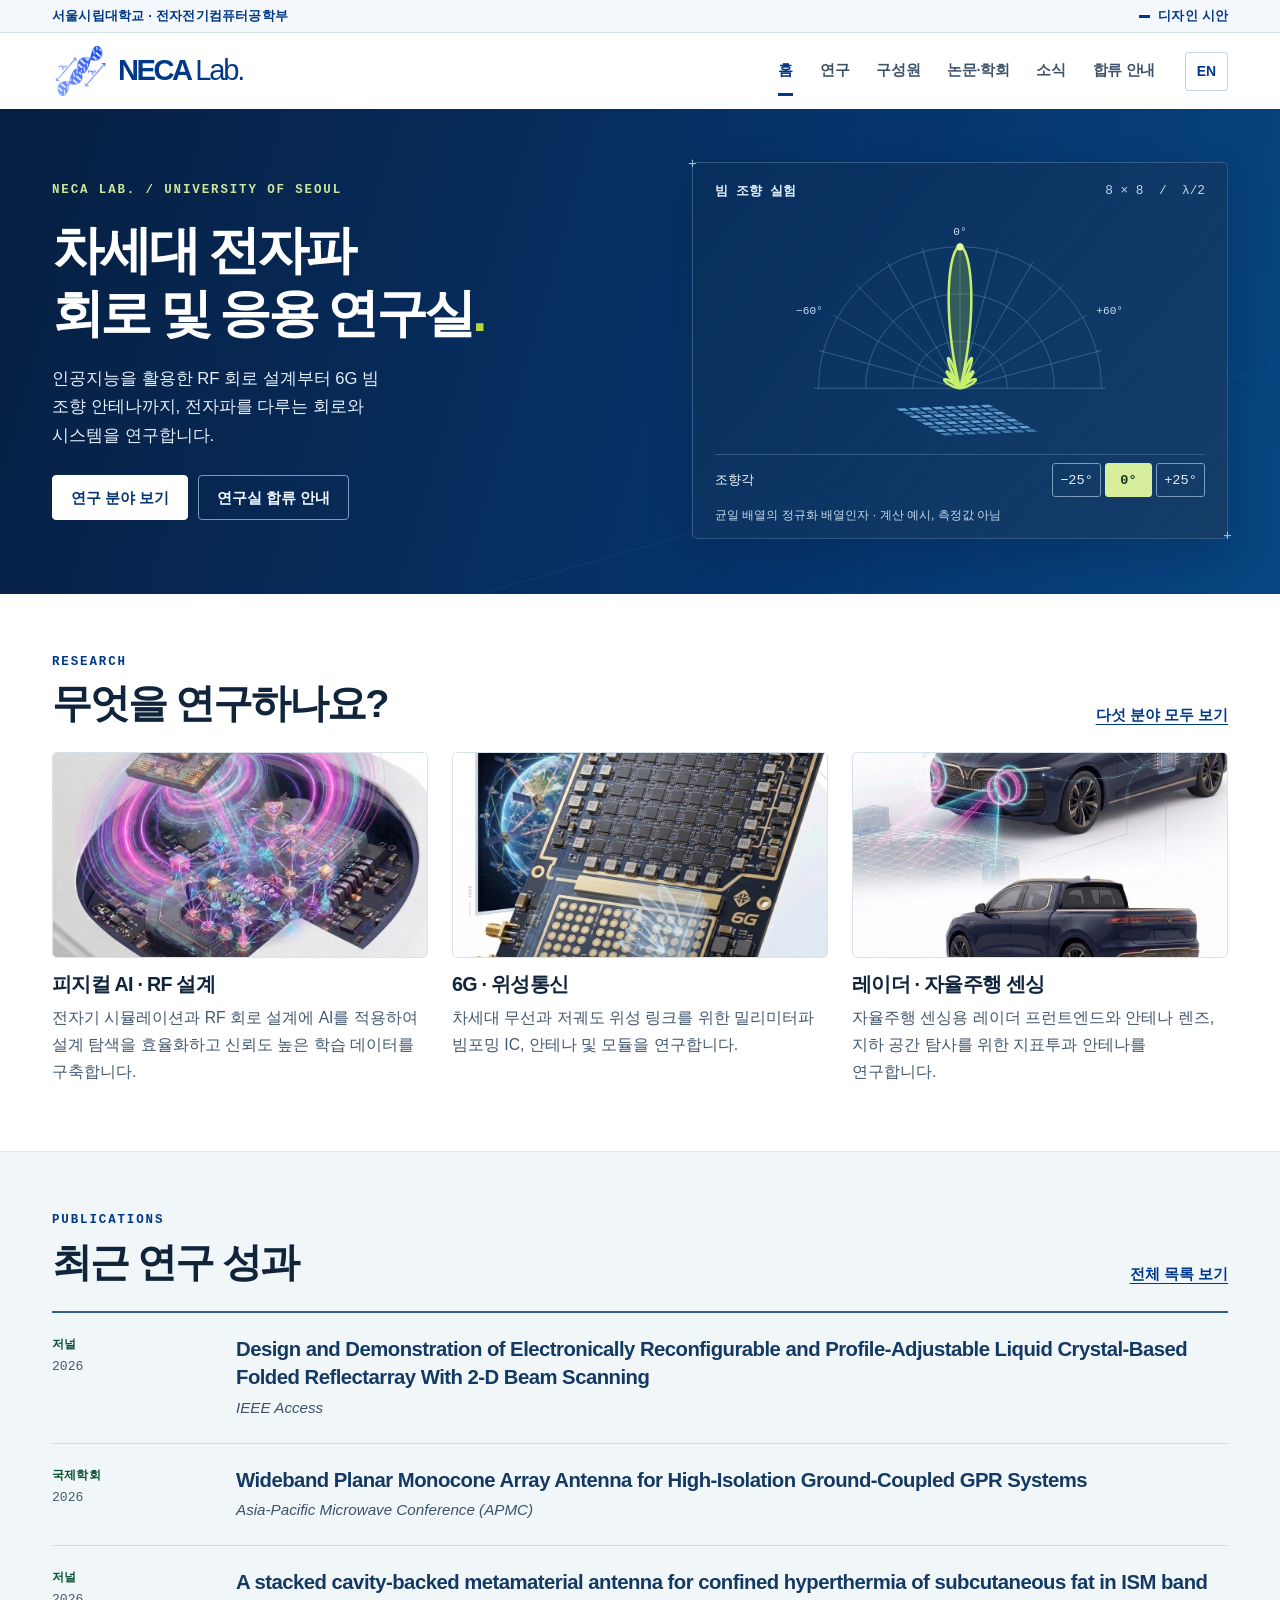
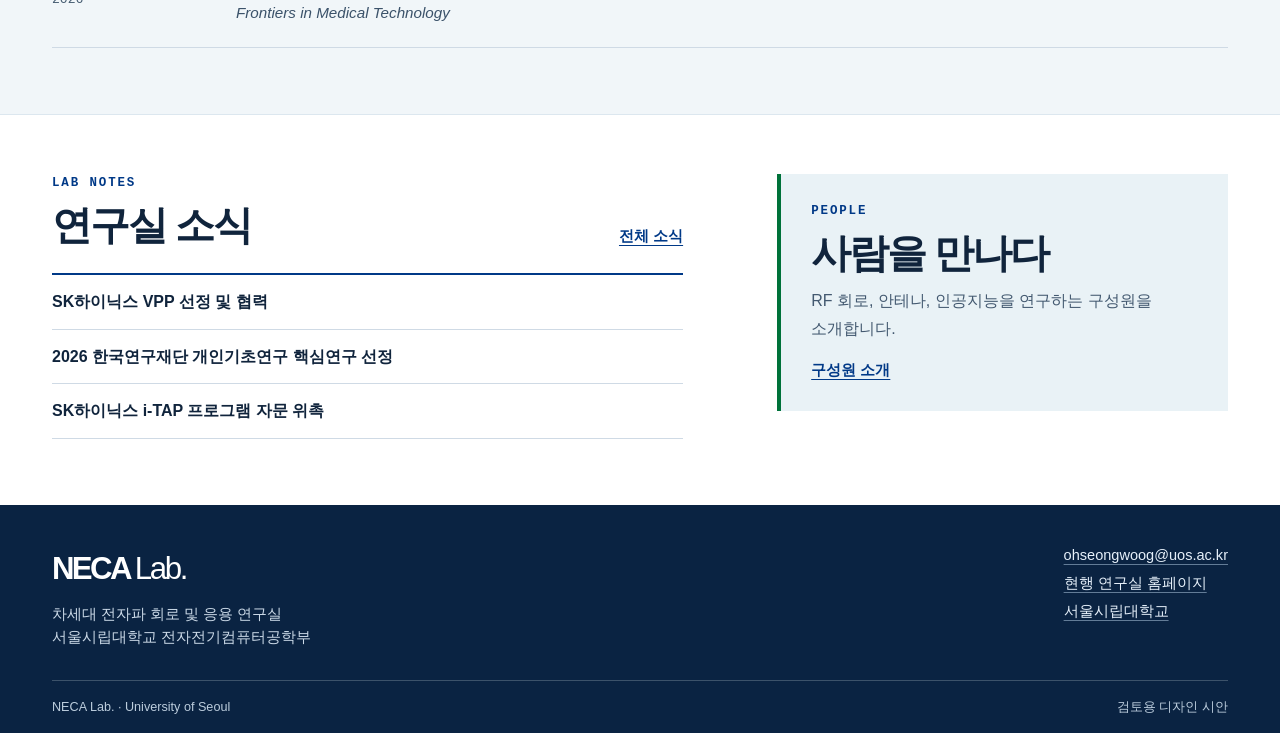
==== preview/index.html @ 7a006b19 "Publish isolated bilingual NECA Lab design preview on dedicated Pages branch" ====
<!doctype html><html lang="ko"><head><meta charset="utf-8"><meta name="viewport" content="width=device-width,initial-scale=1"><meta name="robots" content="noindex,nofollow,noarchive"><meta name="referrer" content="strict-origin-when-cross-origin"><meta name="theme-color" content="#003987"><meta name="description" content="서울시립대학교 차세대 전자파 회로 및 응용 연구실 | NECA Lab., University of Seoul."><title>NECA Lab. · 홈 / Home</title><link href="assets/site.css?v=1" rel="stylesheet"><script defer src="assets/site.js?v=1"></script></head>
<body data-page="index"><a class="skip" href="#main"><span class="ko" lang="ko">본문 바로가기</span><span class="en" lang="en">Skip to content</span></a><header><div class="top"><div class="wrap"><span><span class="ko" lang="ko">서울시립대학교 · 전자전기컴퓨터공학부</span><span class="en" lang="en">University of Seoul · School of Electrical and Computer Engineering</span></span><span class="preview"><i></i><span class="ko" lang="ko">디자인 시안</span><span class="en" lang="en">Design preview</span></span></div></div><div class="bar wrap"><a class="brand" href="index.html" aria-label="NECA Lab. Home"><img class="brand-mark" src="assets/neca-logo.png" alt="NECA Lab." decoding="async" fetchpriority="high"><span class="brand-word">NECA <span>Lab.</span></span></a><nav id="navigation" aria-label="메인 메뉴 / Main menu"><a href="index.html" aria-current="page"><span class="ko" lang="ko">홈</span><span class="en" lang="en">Home</span></a><a href="research.html"><span class="ko" lang="ko">연구</span><span class="en" lang="en">Research</span></a><a href="people.html"><span class="ko" lang="ko">구성원</span><span class="en" lang="en">People</span></a><a href="publications.html"><span class="ko" lang="ko">논문·학회</span><span class="en" lang="en">Publications</span></a><a href="news.html"><span class="ko" lang="ko">소식</span><span class="en" lang="en">News</span></a><a href="join.html"><span class="ko" lang="ko">합류 안내</span><span class="en" lang="en">Join</span></a></nav><div class="nav-controls"><button type="button" id="language" hidden><span class="ko" lang="en">EN</span><span class="en" lang="ko">한국어</span></button><button type="button" class="hamb" id="menu-trigger" aria-expanded="false" aria-controls="navigation" aria-label="메뉴 / Menu" hidden><span></span><span></span></button></div></div></header><main id="main"><section class="hero"><div class="hero-inner wrap"><div class="hero-copy"><span class="eyebrow">NECA LAB.  /  UNIVERSITY OF SEOUL</span><h1><span class="ko" lang="ko">차세대 전자파<br>회로 및 응용 연구실<span class="term">.</span></span><span class="en" lang="en">Electromagnetic<br>circuits and<br>applications<span class="term">.</span></span></h1><p><span class="ko" lang="ko">인공지능을 활용한 RF 회로 설계부터 6G 빔 조향 안테나까지, 전자파를 다루는 회로와 시스템을 연구합니다.</span><span class="en" lang="en">At the University of Seoul, we study RF circuits and systems, from AI-assisted design to beam-steerable antennas for 6G.</span></p><div class="actions"><a class="btn white" href="research.html"><span class="ko" lang="ko">연구 분야 보기</span><span class="en" lang="en">Explore research</span></a><a class="btn transparent" href="join.html"><span class="ko" lang="ko">연구실 합류 안내</span><span class="en" lang="en">Join the lab</span></a></div></div><figure class="rig"><div class="rig-head"><span><span class="ko" lang="ko">빔 조향 실험</span><span class="en" lang="en">Beam steering study</span></span><span class="mono">8 × 8&nbsp; / &nbsp;λ/2</span></div><svg class="polar" viewBox="0 0 530 264" aria-label="균일 배열의 정규화 주평면 배열인자 / Normalized principal-plane array factor" role="img"><g class="scan-pattern" data-scan="-25" style="display:none"><path d="M214.00 195.00 L214.03 193.22 L214.12 191.44 L214.28 189.67 L214.50 187.90 L214.77 186.14 L215.11 184.40 L215.51 182.66 L215.98 180.94 L216.50 179.24 L217.08 177.56 L217.71 175.90 L218.41 174.26 L219.16 172.64 L219.97 171.06 L220.83 169.50 L221.75 167.97 L222.72 166.48 L223.74 165.02 L224.81 163.60 L225.93 162.22 L227.10 160.87 L228.31 159.57 L229.57 158.31 L230.87 157.10 L232.22 155.93 L233.60 154.81 L235.02 153.74 L236.48 152.72 L237.97 151.75 L239.50 150.83 L241.06 149.97 L242.64 149.16 L244.26 148.41 L245.90 147.71 L247.56 147.08 L249.24 146.50 L250.94 145.98 L252.66 145.51 L254.40 145.11 L256.14 144.77 L257.90 144.50 L259.67 144.28 L261.44 144.12 L263.22 144.03 L265.00 144.00 L266.78 144.03 L268.56 144.12 L270.33 144.28 L272.10 144.50 L273.86 144.77 L275.60 145.11 L277.34 145.51 L279.06 145.98 L280.76 146.50 L282.44 147.08 L284.10 147.71 L285.74 148.41 L287.36 149.16 L288.94 149.97 L290.50 150.83 L292.03 151.75 L293.52 152.72 L294.98 153.74 L296.40 154.81 L297.78 155.93 L299.13 157.10 L300.43 158.31 L301.69 159.57 L302.90 160.87 L304.07 162.22 L305.19 163.60 L306.26 165.02 L307.28 166.48 L308.25 167.97 L309.17 169.50 L310.03 171.06 L310.84 172.64 L311.59 174.26 L312.29 175.90 L312.92 177.56 L313.50 179.24 L314.02 180.94 L314.49 182.66 L314.89 184.40 L315.23 186.14 L315.50 187.90 L315.72 189.67 L315.88 191.44 L315.97 193.22 L316.00 195.00" class="polar-grid"/><path d="M163.00 195.00 L163.06 191.44 L163.25 187.88 L163.56 184.34 L163.99 180.80 L164.55 177.29 L165.23 173.79 L166.03 170.32 L166.95 166.88 L167.99 163.48 L169.15 160.11 L170.43 156.79 L171.82 153.51 L173.32 150.29 L174.94 147.11 L176.67 144.00 L178.50 140.95 L180.44 137.96 L182.48 135.05 L184.62 132.20 L186.86 129.44 L189.20 126.75 L191.63 124.14 L194.14 121.63 L196.75 119.20 L199.44 116.86 L202.20 114.62 L205.05 112.48 L207.96 110.44 L210.95 108.50 L214.00 106.67 L217.11 104.94 L220.29 103.32 L223.51 101.82 L226.79 100.43 L230.11 99.15 L233.48 97.99 L236.88 96.95 L240.32 96.03 L243.79 95.23 L247.29 94.55 L250.80 93.99 L254.34 93.56 L257.88 93.25 L261.44 93.06 L265.00 93.00 L268.56 93.06 L272.12 93.25 L275.66 93.56 L279.20 93.99 L282.71 94.55 L286.21 95.23 L289.68 96.03 L293.12 96.95 L296.52 97.99 L299.89 99.15 L303.21 100.43 L306.49 101.82 L309.71 103.32 L312.89 104.94 L316.00 106.67 L319.05 108.50 L322.04 110.44 L324.95 112.48 L327.80 114.62 L330.56 116.86 L333.25 119.20 L335.86 121.63 L338.37 124.14 L340.80 126.75 L343.14 129.44 L345.38 132.20 L347.52 135.05 L349.56 137.96 L351.50 140.95 L353.33 144.00 L355.06 147.11 L356.68 150.29 L358.18 153.51 L359.57 156.79 L360.85 160.11 L362.01 163.48 L363.05 166.88 L363.97 170.32 L364.77 173.79 L365.45 177.29 L366.01 180.80 L366.44 184.34 L366.75 187.88 L366.94 191.44 L367.00 195.00" class="polar-grid"/><path d="M112.00 195.00 L112.09 189.66 L112.37 184.33 L112.84 179.01 L113.49 173.71 L114.32 168.43 L115.34 163.19 L116.54 157.99 L117.93 152.83 L119.49 147.72 L121.23 142.67 L123.14 137.69 L125.23 132.77 L127.48 127.93 L129.91 123.17 L132.50 118.50 L135.25 113.92 L138.16 109.44 L141.22 105.07 L144.43 100.80 L147.80 96.65 L151.30 92.62 L154.94 88.72 L158.72 84.94 L162.62 81.30 L166.65 77.80 L170.80 74.43 L175.07 71.22 L179.44 68.16 L183.92 65.25 L188.50 62.50 L193.17 59.91 L197.93 57.48 L202.77 55.23 L207.69 53.14 L212.67 51.23 L217.72 49.49 L222.83 47.93 L227.99 46.54 L233.19 45.34 L238.43 44.32 L243.71 43.49 L249.01 42.84 L254.33 42.37 L259.66 42.09 L265.00 42.00 L270.34 42.09 L275.67 42.37 L280.99 42.84 L286.29 43.49 L291.57 44.32 L296.81 45.34 L302.01 46.54 L307.17 47.93 L312.28 49.49 L317.33 51.23 L322.31 53.14 L327.23 55.23 L332.07 57.48 L336.83 59.91 L341.50 62.50 L346.08 65.25 L350.56 68.16 L354.93 71.22 L359.20 74.43 L363.35 77.80 L367.38 81.30 L371.28 84.94 L375.06 88.72 L378.70 92.62 L382.20 96.65 L385.57 100.80 L388.78 105.07 L391.84 109.44 L394.75 113.92 L397.50 118.50 L400.09 123.17 L402.52 127.93 L404.77 132.77 L406.86 137.69 L408.77 142.67 L410.51 147.72 L412.07 152.83 L413.46 157.99 L414.66 163.19 L415.68 168.43 L416.51 173.71 L417.16 179.01 L417.63 184.33 L417.91 189.66 L418.00 195.00" class="polar-grid"/><path d="M 265 195 L 107.00 195.00" class="polar-grid"/><path d="M 265 195 L 112.38 154.11" class="polar-grid"/><path d="M 265 195 L 128.17 116.00" class="polar-grid"/><path d="M 265 195 L 153.28 83.28" class="polar-grid"/><path d="M 265 195 L 186.00 58.17" class="polar-grid"/><path d="M 265 195 L 224.11 42.38" class="polar-grid"/><path d="M 265 195 L 265.00 37.00" class="polar-grid"/><path d="M 265 195 L 305.89 42.38" class="polar-grid"/><path d="M 265 195 L 344.00 58.17" class="polar-grid"/><path d="M 265 195 L 376.72 83.28" class="polar-grid"/><path d="M 265 195 L 401.83 116.00" class="polar-grid"/><path d="M 265 195 L 417.62 154.11" class="polar-grid"/><path d="M 265 195 L 423.00 195.00" class="polar-grid"/><text class="axis-label" x="102.11" y="114.50" text-anchor="middle">−60°</text><text class="axis-label" x="265.00" y="29.00" text-anchor="middle">0°</text><text class="axis-label" x="426.89" y="114.50" text-anchor="middle">+60°</text><path class="pattern-fill" d="M265 195 L244.94 195.00 L244.94 194.91 L244.94 194.82 L244.95 194.74 L244.96 194.65 L244.98 194.56 L244.99 194.48 L245.02 194.39 L245.04 194.30 L245.07 194.22 L245.10 194.13 L245.13 194.05 L245.17 193.96 L245.21 193.88 L245.25 193.79 L245.30 193.71 L245.35 193.63 L245.41 193.54 L245.47 193.46 L245.53 193.38 L245.60 193.30 L245.67 193.22 L245.74 193.15 L245.82 193.07 L245.90 192.99 L245.99 192.92 L246.08 192.84 L246.17 192.77 L246.27 192.70 L246.37 192.63 L246.48 192.56 L246.60 192.50 L246.71 192.43 L246.83 192.37 L246.96 192.30 L247.09 192.24 L247.23 192.19 L247.37 192.13 L247.52 192.07 L247.67 192.02 L247.83 191.97 L248.00 191.93 L248.17 191.88 L248.34 191.84 L248.52 191.80 L248.71 191.76 L248.90 191.73 L249.10 191.69 L249.31 191.66 L249.52 191.64 L249.74 191.62 L249.97 191.60 L250.20 191.58 L250.44 191.57 L250.68 191.56 L250.93 191.56 L251.19 191.56 L251.46 191.56 L251.74 191.57 L252.02 191.58 L252.31 191.60 L252.60 191.62 L252.91 191.65 L253.22 191.68 L253.54 191.71 L253.87 191.75 L254.20 191.80 L254.54 191.85 L254.90 191.91 L255.25 191.97 L255.62 192.04 L256.00 192.12 L256.38 192.20 L256.77 192.29 L257.17 192.38 L257.57 192.48 L257.99 192.59 L258.41 192.70 L258.84 192.82 L259.28 192.95 L259.73 193.08 L260.18 193.22 L260.64 193.37 L261.11 193.53 L261.59 193.69 L262.08 193.86 L262.57 194.04 L263.07 194.23 L263.57 194.42 L264.09 194.63 L264.60 194.84 L264.87 194.95 L264.34 194.72 L263.80 194.48 L263.25 194.24 L262.70 193.99 L262.15 193.73 L261.59 193.46 L261.02 193.19 L260.45 192.90 L259.88 192.61 L259.30 192.31 L258.72 192.00 L258.13 191.69 L257.55 191.36 L256.96 191.03 L256.36 190.69 L255.77 190.35 L255.18 189.99 L254.58 189.63 L253.99 189.27 L253.39 188.89 L252.80 188.51 L252.21 188.13 L251.62 187.73 L251.03 187.33 L250.44 186.93 L249.86 186.52 L249.29 186.11 L248.71 185.69 L248.15 185.27 L247.59 184.85 L247.04 184.42 L246.49 183.99 L245.96 183.56 L245.43 183.12 L244.91 182.69 L244.40 182.25 L243.91 181.82 L243.42 181.39 L242.95 180.95 L242.50 180.52 L242.05 180.10 L241.62 179.67 L241.21 179.26 L240.82 178.84 L240.44 178.43 L240.08 178.03 L239.74 177.64 L239.42 177.26 L239.12 176.88 L238.85 176.52 L238.59 176.16 L238.36 175.82 L238.15 175.49 L237.97 175.18 L237.81 174.88 L237.68 174.60 L237.58 174.33 L237.50 174.09 L237.45 173.86 L237.43 173.66 L237.45 173.47 L237.49 173.31 L237.56 173.17 L237.67 173.06 L237.81 172.98 L237.98 172.92 L238.18 172.89 L238.42 172.89 L238.69 172.93 L239.00 172.99 L239.35 173.09 L239.73 173.22 L240.14 173.39 L240.60 173.60 L241.09 173.84 L241.61 174.13 L242.18 174.45 L242.78 174.82 L243.42 175.23 L244.10 175.68 L244.81 176.17 L245.56 176.72 L246.35 177.30 L247.18 177.94 L248.04 178.62 L248.94 179.36 L249.88 180.14 L250.85 180.97 L251.86 181.86 L252.90 182.80 L253.98 183.78 L255.09 184.83 L256.23 185.92 L257.41 187.07 L258.62 188.28 L259.86 189.54 L261.13 190.85 L262.43 192.22 L263.75 193.64 L264.89 194.88 L263.52 193.35 L262.11 191.76 L260.69 190.12 L259.24 188.43 L257.77 186.68 L256.28 184.88 L254.78 183.03 L253.26 181.13 L251.72 179.18 L250.17 177.17 L248.61 175.12 L247.05 173.03 L245.47 170.88 L243.89 168.70 L242.30 166.47 L240.71 164.19 L239.13 161.88 L237.54 159.53 L235.96 157.15 L234.38 154.73 L232.81 152.28 L231.25 149.80 L229.70 147.29 L228.17 144.76 L226.65 142.21 L225.14 139.64 L223.66 137.05 L222.20 134.44 L220.76 131.83 L219.35 129.20 L217.97 126.57 L216.62 123.94 L215.30 121.31 L214.01 118.68 L212.75 116.06 L211.54 113.46 L210.36 110.86 L209.22 108.28 L208.13 105.73 L207.08 103.20 L206.07 100.70 L205.12 98.23 L204.21 95.79 L203.35 93.40 L202.54 91.04 L201.78 88.74 L201.08 86.48 L200.43 84.28 L199.84 82.14 L199.30 80.05 L198.82 78.03 L198.40 76.08 L198.04 74.20 L197.74 72.40 L197.50 70.67 L197.31 69.03 L197.19 67.46 L197.13 65.99 L197.12 64.61 L197.18 63.32 L197.30 62.13 L197.47 61.03 L197.71 60.04 L198.01 59.15 L198.36 58.37 L198.77 57.69 L199.24 57.13 L199.76 56.67 L200.34 56.33 L200.97 56.11 L201.66 56.00 L202.39 56.01 L203.18 56.14 L204.01 56.39 L204.89 56.75 L205.81 57.24 L206.78 57.84 L207.79 58.57 L208.84 59.42 L209.93 60.38 L211.05 61.47 L212.20 62.67 L213.39 63.99 L214.61 65.42 L215.85 66.97 L217.12 68.63 L218.41 70.39 L219.72 72.27 L221.05 74.26 L222.40 76.34 L223.75 78.53 L225.12 80.81 L226.50 83.19 L227.88 85.66 L229.27 88.22 L230.66 90.86 L232.05 93.58 L233.43 96.37 L234.81 99.24 L236.18 102.18 L237.54 105.17 L238.89 108.23 L240.22 111.34 L241.54 114.50 L242.84 117.71 L244.12 120.95 L245.37 124.23 L246.61 127.53 L247.81 130.86 L249.00 134.21 L250.15 137.57 L251.27 140.94 L252.36 144.31 L253.42 147.68 L254.45 151.04 L255.44 154.39 L256.39 157.72 L257.31 161.02 L258.19 164.30 L259.04 167.54 L259.84 170.74 L260.61 173.90 L261.34 177.01 L262.03 180.06 L262.68 183.05 L263.29 185.99 L263.86 188.85 L264.39 191.64 L264.89 194.36 L264.66 193.00 L264.24 190.45 L263.86 187.98 L263.51 185.60 L263.20 183.32 L262.93 181.13 L262.69 179.04 L262.48 177.06 L262.30 175.17 L262.16 173.40 L262.04 171.72 L261.95 170.16 L261.89 168.71 L261.85 167.37 L261.84 166.14 L261.85 165.03 L261.88 164.03 L261.93 163.14 L262.00 162.36 L262.09 161.70 L262.19 161.14 L262.30 160.70 L262.43 160.37 L262.56 160.15 L262.71 160.03 L262.86 160.02 L263.02 160.11 L263.18 160.30 L263.35 160.59 L263.51 160.97 L263.68 161.45 L263.85 162.01 L264.01 162.67 L264.17 163.40 L264.33 164.22 L264.48 165.11 L264.62 166.07 L264.76 167.10 L264.88 168.20 L265.00 169.35 L265.11 170.56 L265.20 171.83 L265.29 173.14 L265.36 174.49 L265.42 175.88 L265.46 177.30 L265.50 178.75 L265.52 180.23 L265.52 181.72 L265.51 183.24 L265.49 184.76 L265.46 186.29 L265.41 187.82 L265.35 189.35 L265.27 190.87 L265.18 192.39 L265.08 193.89 L265.03 194.64 L265.15 193.18 L265.28 191.75 L265.43 190.35 L265.58 188.98 L265.74 187.65 L265.91 186.36 L266.08 185.11 L266.26 183.91 L266.45 182.76 L266.64 181.66 L266.83 180.61 L267.02 179.62 L267.22 178.69 L267.42 177.82 L267.61 177.00 L267.80 176.25 L267.99 175.57 L268.18 174.95 L268.36 174.39 L268.53 173.90 L268.70 173.48 L268.86 173.13 L269.01 172.84 L269.15 172.62 L269.28 172.47 L269.40 172.38 L269.50 172.36 L269.60 172.40 L269.68 172.51 L269.74 172.68 L269.79 172.92 L269.83 173.21 L269.85 173.56 L269.86 173.97 L269.84 174.43 L269.81 174.95 L269.77 175.51 L269.71 176.13 L269.63 176.79 L269.53 177.49 L269.41 178.24 L269.28 179.02 L269.13 179.84 L268.97 180.70 L268.78 181.58 L268.59 182.49 L268.37 183.43 L268.14 184.39 L267.90 185.37 L267.64 186.36 L267.37 187.37 L267.09 188.38 L266.79 189.41 L266.48 190.44 L266.16 191.47 L265.84 192.50 L265.50 193.53 L265.15 194.55 L265.20 194.43 L265.56 193.43 L265.92 192.45 L266.28 191.47 L266.65 190.52 L267.02 189.59 L267.39 188.68 L267.76 187.80 L268.13 186.94 L268.50 186.12 L268.86 185.32 L269.22 184.56 L269.57 183.83 L269.91 183.14 L270.25 182.48 L270.58 181.86 L270.90 181.28 L271.20 180.74 L271.50 180.24 L271.78 179.78 L272.04 179.37 L272.29 178.99 L272.53 178.66 L272.75 178.38 L272.95 178.13 L273.14 177.93 L273.31 177.78 L273.46 177.66 L273.58 177.59 L273.69 177.57 L273.78 177.58 L273.85 177.64 L273.89 177.73 L273.92 177.87 L273.92 178.05 L273.90 178.26 L273.86 178.51 L273.80 178.80 L273.71 179.12 L273.60 179.48 L273.47 179.87 L273.32 180.29 L273.15 180.74 L272.96 181.21 L272.75 181.72 L272.51 182.25 L272.26 182.80 L271.98 183.38 L271.69 183.97 L271.38 184.59 L271.05 185.22 L270.71 185.86 L270.35 186.53 L269.97 187.20 L269.58 187.88 L269.17 188.58 L268.75 189.28 L268.32 189.98 L267.88 190.69 L267.42 191.41 L266.96 192.12 L266.49 192.83 L266.01 193.54 L265.52 194.25 L265.03 194.95 L265.46 194.35 L265.96 193.66 L266.47 192.98 L266.97 192.31 L267.47 191.66 L267.98 191.01 L268.48 190.38 L268.98 189.76 L269.48 189.16 L269.97 188.58 L270.46 188.01 L270.94 187.47 L271.41 186.94 L271.88 186.43 L272.33 185.94 L272.78 185.48 L273.22 185.03 L273.64 184.61 L274.05 184.21 L274.45 183.84 L274.84 183.48 L275.21 183.16 L275.56 182.85 L275.90 182.57 L276.22 182.31 L276.53 182.08 L276.82 181.87 L277.09 181.69 L277.34 181.53 L277.58 181.40 L277.79 181.28 L277.98 181.20 L278.16 181.13 L278.32 181.09 L278.45 181.07 L278.56 181.08 L278.66 181.10 L278.73 181.15 L278.78 181.22 L278.82 181.30 L278.83 181.41 L278.82 181.54 L278.79 181.69 L278.74 181.85 L278.67 182.03 L278.57 182.23 L278.46 182.45 L278.33 182.68 L278.18 182.92 L278.01 183.18 L277.82 183.46 L277.61 183.74 L277.39 184.04 L277.14 184.35 L276.88 184.67 L276.60 185.00 L276.31 185.34 L276.00 185.69 L275.67 186.04 L275.33 186.41 L274.98 186.78 L274.61 187.15 L274.22 187.53 L273.83 187.92 L273.42 188.30 L273.00 188.70 L272.57 189.09 L272.12 189.48 L271.67 189.88 L271.21 190.28 L270.74 190.67 L270.26 191.07 L269.78 191.46 L269.29 191.86 L268.79 192.25 L268.28 192.64 L267.77 193.02 L267.26 193.40 L266.74 193.78 L266.22 194.15 L265.70 194.52 L265.17 194.88 L265.36 194.76 L265.89 194.41 L266.42 194.06 L266.94 193.73 L267.47 193.39 L268.00 193.07 L268.53 192.75 L269.05 192.44 L269.57 192.14 L270.09 191.85 L270.61 191.57 L271.12 191.29 L271.62 191.02 L272.13 190.76 L272.62 190.51 L273.11 190.27 L273.60 190.04 L274.08 189.81 L274.55 189.60 L275.02 189.39 L275.48 189.19 L275.93 189.00 L276.37 188.82 L276.81 188.65 L277.24 188.49 L277.66 188.34 L278.07 188.20 L278.47 188.06 L278.87 187.93 L279.25 187.82 L279.63 187.71 L280.00 187.61 L280.35 187.51 L280.70 187.43 L281.04 187.35 L281.37 187.28 L281.69 187.22 L282.00 187.16 L282.30 187.12 L282.59 187.08 L282.87 187.05 L283.14 187.02 L283.40 187.00 L283.65 186.99 L283.89 186.98 L284.12 186.98 L284.34 186.99 L284.56 187.00 L284.76 187.02 L284.95 187.04 L285.14 187.07 L285.31 187.10 L285.48 187.14 L285.64 187.18 L285.79 187.23 L285.93 187.28 L286.06 187.33 L286.19 187.39 L286.30 187.46 L286.41 187.52 L286.51 187.59 L286.61 187.67 L286.69 187.74 L286.77 187.82 L286.84 187.90 L286.91 187.99 L286.96 188.07 L287.02 188.16 L287.06 188.26 L287.10 188.35 L287.13 188.44 L287.16 188.54 L287.18 188.64 L287.20 188.74 L287.21 188.84 L287.22 188.94 L287.22 189.05 L287.21 189.15 L287.21 189.26 L287.20 189.36 L287.18 189.47 L287.16 189.58 L287.14 189.68 L287.11 189.79 L287.08 189.90 L287.05 190.01 L287.02 190.12 L286.98 190.23 L286.94 190.34 L286.90 190.45 L286.86 190.55 L286.81 190.66 L286.76 190.77 L286.71 190.88 L286.66 190.99 L286.61 191.09 L286.56 191.20 L286.51 191.30 L286.45 191.41 L286.40 191.52 L286.34 191.62 L286.29 191.72 L286.23 191.83 L286.18 191.93 L286.12 192.03 L286.07 192.13 L286.01 192.23 L285.96 192.33 L285.91 192.43 L285.85 192.53 L285.80 192.63 L285.75 192.73 L285.70 192.82 L285.65 192.92 L285.61 193.02 L285.56 193.11 L285.52 193.20 L285.48 193.30 L285.44 193.39 L285.40 193.48 L285.36 193.58 L285.33 193.67 L285.29 193.76 L285.26 193.85 L285.23 193.94 L285.21 194.03 L285.18 194.12 L285.16 194.21 L285.14 194.30 L285.12 194.39 L285.11 194.47 L285.09 194.56 L285.08 194.65 L285.07 194.74 L285.07 194.82 L285.06 194.91 L285.06 195.00 Z"/><path class="pattern-line" d="M244.94 195.00 L244.94 194.91 L244.94 194.82 L244.95 194.74 L244.96 194.65 L244.98 194.56 L244.99 194.48 L245.02 194.39 L245.04 194.30 L245.07 194.22 L245.10 194.13 L245.13 194.05 L245.17 193.96 L245.21 193.88 L245.25 193.79 L245.30 193.71 L245.35 193.63 L245.41 193.54 L245.47 193.46 L245.53 193.38 L245.60 193.30 L245.67 193.22 L245.74 193.15 L245.82 193.07 L245.90 192.99 L245.99 192.92 L246.08 192.84 L246.17 192.77 L246.27 192.70 L246.37 192.63 L246.48 192.56 L246.60 192.50 L246.71 192.43 L246.83 192.37 L246.96 192.30 L247.09 192.24 L247.23 192.19 L247.37 192.13 L247.52 192.07 L247.67 192.02 L247.83 191.97 L248.00 191.93 L248.17 191.88 L248.34 191.84 L248.52 191.80 L248.71 191.76 L248.90 191.73 L249.10 191.69 L249.31 191.66 L249.52 191.64 L249.74 191.62 L249.97 191.60 L250.20 191.58 L250.44 191.57 L250.68 191.56 L250.93 191.56 L251.19 191.56 L251.46 191.56 L251.74 191.57 L252.02 191.58 L252.31 191.60 L252.60 191.62 L252.91 191.65 L253.22 191.68 L253.54 191.71 L253.87 191.75 L254.20 191.80 L254.54 191.85 L254.90 191.91 L255.25 191.97 L255.62 192.04 L256.00 192.12 L256.38 192.20 L256.77 192.29 L257.17 192.38 L257.57 192.48 L257.99 192.59 L258.41 192.70 L258.84 192.82 L259.28 192.95 L259.73 193.08 L260.18 193.22 L260.64 193.37 L261.11 193.53 L261.59 193.69 L262.08 193.86 L262.57 194.04 L263.07 194.23 L263.57 194.42 L264.09 194.63 L264.60 194.84 L264.87 194.95 L264.34 194.72 L263.80 194.48 L263.25 194.24 L262.70 193.99 L262.15 193.73 L261.59 193.46 L261.02 193.19 L260.45 192.90 L259.88 192.61 L259.30 192.31 L258.72 192.00 L258.13 191.69 L257.55 191.36 L256.96 191.03 L256.36 190.69 L255.77 190.35 L255.18 189.99 L254.58 189.63 L253.99 189.27 L253.39 188.89 L252.80 188.51 L252.21 188.13 L251.62 187.73 L251.03 187.33 L250.44 186.93 L249.86 186.52 L249.29 186.11 L248.71 185.69 L248.15 185.27 L247.59 184.85 L247.04 184.42 L246.49 183.99 L245.96 183.56 L245.43 183.12 L244.91 182.69 L244.40 182.25 L243.91 181.82 L243.42 181.39 L242.95 180.95 L242.50 180.52 L242.05 180.10 L241.62 179.67 L241.21 179.26 L240.82 178.84 L240.44 178.43 L240.08 178.03 L239.74 177.64 L239.42 177.26 L239.12 176.88 L238.85 176.52 L238.59 176.16 L238.36 175.82 L238.15 175.49 L237.97 175.18 L237.81 174.88 L237.68 174.60 L237.58 174.33 L237.50 174.09 L237.45 173.86 L237.43 173.66 L237.45 173.47 L237.49 173.31 L237.56 173.17 L237.67 173.06 L237.81 172.98 L237.98 172.92 L238.18 172.89 L238.42 172.89 L238.69 172.93 L239.00 172.99 L239.35 173.09 L239.73 173.22 L240.14 173.39 L240.60 173.60 L241.09 173.84 L241.61 174.13 L242.18 174.45 L242.78 174.82 L243.42 175.23 L244.10 175.68 L244.81 176.17 L245.56 176.72 L246.35 177.30 L247.18 177.94 L248.04 178.62 L248.94 179.36 L249.88 180.14 L250.85 180.97 L251.86 181.86 L252.90 182.80 L253.98 183.78 L255.09 184.83 L256.23 185.92 L257.41 187.07 L258.62 188.28 L259.86 189.54 L261.13 190.85 L262.43 192.22 L263.75 193.64 L264.89 194.88 L263.52 193.35 L262.11 191.76 L260.69 190.12 L259.24 188.43 L257.77 186.68 L256.28 184.88 L254.78 183.03 L253.26 181.13 L251.72 179.18 L250.17 177.17 L248.61 175.12 L247.05 173.03 L245.47 170.88 L243.89 168.70 L242.30 166.47 L240.71 164.19 L239.13 161.88 L237.54 159.53 L235.96 157.15 L234.38 154.73 L232.81 152.28 L231.25 149.80 L229.70 147.29 L228.17 144.76 L226.65 142.21 L225.14 139.64 L223.66 137.05 L222.20 134.44 L220.76 131.83 L219.35 129.20 L217.97 126.57 L216.62 123.94 L215.30 121.31 L214.01 118.68 L212.75 116.06 L211.54 113.46 L210.36 110.86 L209.22 108.28 L208.13 105.73 L207.08 103.20 L206.07 100.70 L205.12 98.23 L204.21 95.79 L203.35 93.40 L202.54 91.04 L201.78 88.74 L201.08 86.48 L200.43 84.28 L199.84 82.14 L199.30 80.05 L198.82 78.03 L198.40 76.08 L198.04 74.20 L197.74 72.40 L197.50 70.67 L197.31 69.03 L197.19 67.46 L197.13 65.99 L197.12 64.61 L197.18 63.32 L197.30 62.13 L197.47 61.03 L197.71 60.04 L198.01 59.15 L198.36 58.37 L198.77 57.69 L199.24 57.13 L199.76 56.67 L200.34 56.33 L200.97 56.11 L201.66 56.00 L202.39 56.01 L203.18 56.14 L204.01 56.39 L204.89 56.75 L205.81 57.24 L206.78 57.84 L207.79 58.57 L208.84 59.42 L209.93 60.38 L211.05 61.47 L212.20 62.67 L213.39 63.99 L214.61 65.42 L215.85 66.97 L217.12 68.63 L218.41 70.39 L219.72 72.27 L221.05 74.26 L222.40 76.34 L223.75 78.53 L225.12 80.81 L226.50 83.19 L227.88 85.66 L229.27 88.22 L230.66 90.86 L232.05 93.58 L233.43 96.37 L234.81 99.24 L236.18 102.18 L237.54 105.17 L238.89 108.23 L240.22 111.34 L241.54 114.50 L242.84 117.71 L244.12 120.95 L245.37 124.23 L246.61 127.53 L247.81 130.86 L249.00 134.21 L250.15 137.57 L251.27 140.94 L252.36 144.31 L253.42 147.68 L254.45 151.04 L255.44 154.39 L256.39 157.72 L257.31 161.02 L258.19 164.30 L259.04 167.54 L259.84 170.74 L260.61 173.90 L261.34 177.01 L262.03 180.06 L262.68 183.05 L263.29 185.99 L263.86 188.85 L264.39 191.64 L264.89 194.36 L264.66 193.00 L264.24 190.45 L263.86 187.98 L263.51 185.60 L263.20 183.32 L262.93 181.13 L262.69 179.04 L262.48 177.06 L262.30 175.17 L262.16 173.40 L262.04 171.72 L261.95 170.16 L261.89 168.71 L261.85 167.37 L261.84 166.14 L261.85 165.03 L261.88 164.03 L261.93 163.14 L262.00 162.36 L262.09 161.70 L262.19 161.14 L262.30 160.70 L262.43 160.37 L262.56 160.15 L262.71 160.03 L262.86 160.02 L263.02 160.11 L263.18 160.30 L263.35 160.59 L263.51 160.97 L263.68 161.45 L263.85 162.01 L264.01 162.67 L264.17 163.40 L264.33 164.22 L264.48 165.11 L264.62 166.07 L264.76 167.10 L264.88 168.20 L265.00 169.35 L265.11 170.56 L265.20 171.83 L265.29 173.14 L265.36 174.49 L265.42 175.88 L265.46 177.30 L265.50 178.75 L265.52 180.23 L265.52 181.72 L265.51 183.24 L265.49 184.76 L265.46 186.29 L265.41 187.82 L265.35 189.35 L265.27 190.87 L265.18 192.39 L265.08 193.89 L265.03 194.64 L265.15 193.18 L265.28 191.75 L265.43 190.35 L265.58 188.98 L265.74 187.65 L265.91 186.36 L266.08 185.11 L266.26 183.91 L266.45 182.76 L266.64 181.66 L266.83 180.61 L267.02 179.62 L267.22 178.69 L267.42 177.82 L267.61 177.00 L267.80 176.25 L267.99 175.57 L268.18 174.95 L268.36 174.39 L268.53 173.90 L268.70 173.48 L268.86 173.13 L269.01 172.84 L269.15 172.62 L269.28 172.47 L269.40 172.38 L269.50 172.36 L269.60 172.40 L269.68 172.51 L269.74 172.68 L269.79 172.92 L269.83 173.21 L269.85 173.56 L269.86 173.97 L269.84 174.43 L269.81 174.95 L269.77 175.51 L269.71 176.13 L269.63 176.79 L269.53 177.49 L269.41 178.24 L269.28 179.02 L269.13 179.84 L268.97 180.70 L268.78 181.58 L268.59 182.49 L268.37 183.43 L268.14 184.39 L267.90 185.37 L267.64 186.36 L267.37 187.37 L267.09 188.38 L266.79 189.41 L266.48 190.44 L266.16 191.47 L265.84 192.50 L265.50 193.53 L265.15 194.55 L265.20 194.43 L265.56 193.43 L265.92 192.45 L266.28 191.47 L266.65 190.52 L267.02 189.59 L267.39 188.68 L267.76 187.80 L268.13 186.94 L268.50 186.12 L268.86 185.32 L269.22 184.56 L269.57 183.83 L269.91 183.14 L270.25 182.48 L270.58 181.86 L270.90 181.28 L271.20 180.74 L271.50 180.24 L271.78 179.78 L272.04 179.37 L272.29 178.99 L272.53 178.66 L272.75 178.38 L272.95 178.13 L273.14 177.93 L273.31 177.78 L273.46 177.66 L273.58 177.59 L273.69 177.57 L273.78 177.58 L273.85 177.64 L273.89 177.73 L273.92 177.87 L273.92 178.05 L273.90 178.26 L273.86 178.51 L273.80 178.80 L273.71 179.12 L273.60 179.48 L273.47 179.87 L273.32 180.29 L273.15 180.74 L272.96 181.21 L272.75 181.72 L272.51 182.25 L272.26 182.80 L271.98 183.38 L271.69 183.97 L271.38 184.59 L271.05 185.22 L270.71 185.86 L270.35 186.53 L269.97 187.20 L269.58 187.88 L269.17 188.58 L268.75 189.28 L268.32 189.98 L267.88 190.69 L267.42 191.41 L266.96 192.12 L266.49 192.83 L266.01 193.54 L265.52 194.25 L265.03 194.95 L265.46 194.35 L265.96 193.66 L266.47 192.98 L266.97 192.31 L267.47 191.66 L267.98 191.01 L268.48 190.38 L268.98 189.76 L269.48 189.16 L269.97 188.58 L270.46 188.01 L270.94 187.47 L271.41 186.94 L271.88 186.43 L272.33 185.94 L272.78 185.48 L273.22 185.03 L273.64 184.61 L274.05 184.21 L274.45 183.84 L274.84 183.48 L275.21 183.16 L275.56 182.85 L275.90 182.57 L276.22 182.31 L276.53 182.08 L276.82 181.87 L277.09 181.69 L277.34 181.53 L277.58 181.40 L277.79 181.28 L277.98 181.20 L278.16 181.13 L278.32 181.09 L278.45 181.07 L278.56 181.08 L278.66 181.10 L278.73 181.15 L278.78 181.22 L278.82 181.30 L278.83 181.41 L278.82 181.54 L278.79 181.69 L278.74 181.85 L278.67 182.03 L278.57 182.23 L278.46 182.45 L278.33 182.68 L278.18 182.92 L278.01 183.18 L277.82 183.46 L277.61 183.74 L277.39 184.04 L277.14 184.35 L276.88 184.67 L276.60 185.00 L276.31 185.34 L276.00 185.69 L275.67 186.04 L275.33 186.41 L274.98 186.78 L274.61 187.15 L274.22 187.53 L273.83 187.92 L273.42 188.30 L273.00 188.70 L272.57 189.09 L272.12 189.48 L271.67 189.88 L271.21 190.28 L270.74 190.67 L270.26 191.07 L269.78 191.46 L269.29 191.86 L268.79 192.25 L268.28 192.64 L267.77 193.02 L267.26 193.40 L266.74 193.78 L266.22 194.15 L265.70 194.52 L265.17 194.88 L265.36 194.76 L265.89 194.41 L266.42 194.06 L266.94 193.73 L267.47 193.39 L268.00 193.07 L268.53 192.75 L269.05 192.44 L269.57 192.14 L270.09 191.85 L270.61 191.57 L271.12 191.29 L271.62 191.02 L272.13 190.76 L272.62 190.51 L273.11 190.27 L273.60 190.04 L274.08 189.81 L274.55 189.60 L275.02 189.39 L275.48 189.19 L275.93 189.00 L276.37 188.82 L276.81 188.65 L277.24 188.49 L277.66 188.34 L278.07 188.20 L278.47 188.06 L278.87 187.93 L279.25 187.82 L279.63 187.71 L280.00 187.61 L280.35 187.51 L280.70 187.43 L281.04 187.35 L281.37 187.28 L281.69 187.22 L282.00 187.16 L282.30 187.12 L282.59 187.08 L282.87 187.05 L283.14 187.02 L283.40 187.00 L283.65 186.99 L283.89 186.98 L284.12 186.98 L284.34 186.99 L284.56 187.00 L284.76 187.02 L284.95 187.04 L285.14 187.07 L285.31 187.10 L285.48 187.14 L285.64 187.18 L285.79 187.23 L285.93 187.28 L286.06 187.33 L286.19 187.39 L286.30 187.46 L286.41 187.52 L286.51 187.59 L286.61 187.67 L286.69 187.74 L286.77 187.82 L286.84 187.90 L286.91 187.99 L286.96 188.07 L287.02 188.16 L287.06 188.26 L287.10 188.35 L287.13 188.44 L287.16 188.54 L287.18 188.64 L287.20 188.74 L287.21 188.84 L287.22 188.94 L287.22 189.05 L287.21 189.15 L287.21 189.26 L287.20 189.36 L287.18 189.47 L287.16 189.58 L287.14 189.68 L287.11 189.79 L287.08 189.90 L287.05 190.01 L287.02 190.12 L286.98 190.23 L286.94 190.34 L286.90 190.45 L286.86 190.55 L286.81 190.66 L286.76 190.77 L286.71 190.88 L286.66 190.99 L286.61 191.09 L286.56 191.20 L286.51 191.30 L286.45 191.41 L286.40 191.52 L286.34 191.62 L286.29 191.72 L286.23 191.83 L286.18 191.93 L286.12 192.03 L286.07 192.13 L286.01 192.23 L285.96 192.33 L285.91 192.43 L285.85 192.53 L285.80 192.63 L285.75 192.73 L285.70 192.82 L285.65 192.92 L285.61 193.02 L285.56 193.11 L285.52 193.20 L285.48 193.30 L285.44 193.39 L285.40 193.48 L285.36 193.58 L285.33 193.67 L285.29 193.76 L285.26 193.85 L285.23 193.94 L285.21 194.03 L285.18 194.12 L285.16 194.21 L285.14 194.30 L285.12 194.39 L285.11 194.47 L285.09 194.56 L285.08 194.65 L285.07 194.74 L285.07 194.82 L285.06 194.91 L285.06 195.00"/><circle cx="200.34" cy="56.33" r="4" fill="#e7fa9b"/><path d="M196.00 217.00l9.5 -.4 4.5 2.6 -9.5 .4z" fill="#6cade2" opacity="0.91"/><path d="M209.00 216.45l9.5 -.4 4.5 2.6 -9.5 .4z" fill="#6cade2" opacity="0.91"/><path d="M222.00 215.90l9.5 -.4 4.5 2.6 -9.5 .4z" fill="#6cade2" opacity="0.91"/><path d="M235.00 215.35l9.5 -.4 4.5 2.6 -9.5 .4z" fill="#6cade2" opacity="0.91"/><path d="M248.00 214.80l9.5 -.4 4.5 2.6 -9.5 .4z" fill="#6cade2" opacity="0.91"/><path d="M261.00 214.25l9.5 -.4 4.5 2.6 -9.5 .4z" fill="#6cade2" opacity="0.91"/><path d="M274.00 213.70l9.5 -.4 4.5 2.6 -9.5 .4z" fill="#6cade2" opacity="0.91"/><path d="M287.00 213.15l9.5 -.4 4.5 2.6 -9.5 .4z" fill="#6cade2" opacity="0.91"/><path d="M202.80 220.80l9.5 -.4 4.5 2.6 -9.5 .4z" fill="#6cade2" opacity="0.57"/><path d="M215.80 220.25l9.5 -.4 4.5 2.6 -9.5 .4z" fill="#6cade2" opacity="0.57"/><path d="M228.80 219.70l9.5 -.4 4.5 2.6 -9.5 .4z" fill="#6cade2" opacity="0.57"/><path d="M241.80 219.15l9.5 -.4 4.5 2.6 -9.5 .4z" fill="#6cade2" opacity="0.57"/><path d="M254.80 218.60l9.5 -.4 4.5 2.6 -9.5 .4z" fill="#6cade2" opacity="0.57"/><path d="M267.80 218.05l9.5 -.4 4.5 2.6 -9.5 .4z" fill="#6cade2" opacity="0.57"/><path d="M280.80 217.50l9.5 -.4 4.5 2.6 -9.5 .4z" fill="#6cade2" opacity="0.57"/><path d="M293.80 216.95l9.5 -.4 4.5 2.6 -9.5 .4z" fill="#6cade2" opacity="0.57"/><path d="M209.60 224.60l9.5 -.4 4.5 2.6 -9.5 .4z" fill="#6cade2" opacity="0.91"/><path d="M222.60 224.05l9.5 -.4 4.5 2.6 -9.5 .4z" fill="#6cade2" opacity="0.91"/><path d="M235.60 223.50l9.5 -.4 4.5 2.6 -9.5 .4z" fill="#6cade2" opacity="0.91"/><path d="M248.60 222.95l9.5 -.4 4.5 2.6 -9.5 .4z" fill="#6cade2" opacity="0.91"/><path d="M261.60 222.40l9.5 -.4 4.5 2.6 -9.5 .4z" fill="#6cade2" opacity="0.91"/><path d="M274.60 221.85l9.5 -.4 4.5 2.6 -9.5 .4z" fill="#6cade2" opacity="0.91"/><path d="M287.60 221.30l9.5 -.4 4.5 2.6 -9.5 .4z" fill="#6cade2" opacity="0.91"/><path d="M300.60 220.75l9.5 -.4 4.5 2.6 -9.5 .4z" fill="#6cade2" opacity="0.91"/><path d="M216.40 228.40l9.5 -.4 4.5 2.6 -9.5 .4z" fill="#6cade2" opacity="0.57"/><path d="M229.40 227.85l9.5 -.4 4.5 2.6 -9.5 .4z" fill="#6cade2" opacity="0.57"/><path d="M242.40 227.30l9.5 -.4 4.5 2.6 -9.5 .4z" fill="#6cade2" opacity="0.57"/><path d="M255.40 226.75l9.5 -.4 4.5 2.6 -9.5 .4z" fill="#6cade2" opacity="0.57"/><path d="M268.40 226.20l9.5 -.4 4.5 2.6 -9.5 .4z" fill="#6cade2" opacity="0.57"/><path d="M281.40 225.65l9.5 -.4 4.5 2.6 -9.5 .4z" fill="#6cade2" opacity="0.57"/><path d="M294.40 225.10l9.5 -.4 4.5 2.6 -9.5 .4z" fill="#6cade2" opacity="0.57"/><path d="M307.40 224.55l9.5 -.4 4.5 2.6 -9.5 .4z" fill="#6cade2" opacity="0.57"/><path d="M223.20 232.20l9.5 -.4 4.5 2.6 -9.5 .4z" fill="#6cade2" opacity="0.91"/><path d="M236.20 231.65l9.5 -.4 4.5 2.6 -9.5 .4z" fill="#6cade2" opacity="0.91"/><path d="M249.20 231.10l9.5 -.4 4.5 2.6 -9.5 .4z" fill="#6cade2" opacity="0.91"/><path d="M262.20 230.55l9.5 -.4 4.5 2.6 -9.5 .4z" fill="#6cade2" opacity="0.91"/><path d="M275.20 230.00l9.5 -.4 4.5 2.6 -9.5 .4z" fill="#6cade2" opacity="0.91"/><path d="M288.20 229.45l9.5 -.4 4.5 2.6 -9.5 .4z" fill="#6cade2" opacity="0.91"/><path d="M301.20 228.90l9.5 -.4 4.5 2.6 -9.5 .4z" fill="#6cade2" opacity="0.91"/><path d="M314.20 228.35l9.5 -.4 4.5 2.6 -9.5 .4z" fill="#6cade2" opacity="0.91"/><path d="M230.00 236.00l9.5 -.4 4.5 2.6 -9.5 .4z" fill="#6cade2" opacity="0.57"/><path d="M243.00 235.45l9.5 -.4 4.5 2.6 -9.5 .4z" fill="#6cade2" opacity="0.57"/><path d="M256.00 234.90l9.5 -.4 4.5 2.6 -9.5 .4z" fill="#6cade2" opacity="0.57"/><path d="M269.00 234.35l9.5 -.4 4.5 2.6 -9.5 .4z" fill="#6cade2" opacity="0.57"/><path d="M282.00 233.80l9.5 -.4 4.5 2.6 -9.5 .4z" fill="#6cade2" opacity="0.57"/><path d="M295.00 233.25l9.5 -.4 4.5 2.6 -9.5 .4z" fill="#6cade2" opacity="0.57"/><path d="M308.00 232.70l9.5 -.4 4.5 2.6 -9.5 .4z" fill="#6cade2" opacity="0.57"/><path d="M321.00 232.15l9.5 -.4 4.5 2.6 -9.5 .4z" fill="#6cade2" opacity="0.57"/><path d="M236.80 239.80l9.5 -.4 4.5 2.6 -9.5 .4z" fill="#6cade2" opacity="0.91"/><path d="M249.80 239.25l9.5 -.4 4.5 2.6 -9.5 .4z" fill="#6cade2" opacity="0.91"/><path d="M262.80 238.70l9.5 -.4 4.5 2.6 -9.5 .4z" fill="#6cade2" opacity="0.91"/><path d="M275.80 238.15l9.5 -.4 4.5 2.6 -9.5 .4z" fill="#6cade2" opacity="0.91"/><path d="M288.80 237.60l9.5 -.4 4.5 2.6 -9.5 .4z" fill="#6cade2" opacity="0.91"/><path d="M301.80 237.05l9.5 -.4 4.5 2.6 -9.5 .4z" fill="#6cade2" opacity="0.91"/><path d="M314.80 236.50l9.5 -.4 4.5 2.6 -9.5 .4z" fill="#6cade2" opacity="0.91"/><path d="M327.80 235.95l9.5 -.4 4.5 2.6 -9.5 .4z" fill="#6cade2" opacity="0.91"/><path d="M243.60 243.60l9.5 -.4 4.5 2.6 -9.5 .4z" fill="#6cade2" opacity="0.57"/><path d="M256.60 243.05l9.5 -.4 4.5 2.6 -9.5 .4z" fill="#6cade2" opacity="0.57"/><path d="M269.60 242.50l9.5 -.4 4.5 2.6 -9.5 .4z" fill="#6cade2" opacity="0.57"/><path d="M282.60 241.95l9.5 -.4 4.5 2.6 -9.5 .4z" fill="#6cade2" opacity="0.57"/><path d="M295.60 241.40l9.5 -.4 4.5 2.6 -9.5 .4z" fill="#6cade2" opacity="0.57"/><path d="M308.60 240.85l9.5 -.4 4.5 2.6 -9.5 .4z" fill="#6cade2" opacity="0.57"/><path d="M321.60 240.30l9.5 -.4 4.5 2.6 -9.5 .4z" fill="#6cade2" opacity="0.57"/><path d="M334.60 239.75l9.5 -.4 4.5 2.6 -9.5 .4z" fill="#6cade2" opacity="0.57"/></g><g class="scan-pattern" data-scan="0"><path d="M214.00 195.00 L214.03 193.22 L214.12 191.44 L214.28 189.67 L214.50 187.90 L214.77 186.14 L215.11 184.40 L215.51 182.66 L215.98 180.94 L216.50 179.24 L217.08 177.56 L217.71 175.90 L218.41 174.26 L219.16 172.64 L219.97 171.06 L220.83 169.50 L221.75 167.97 L222.72 166.48 L223.74 165.02 L224.81 163.60 L225.93 162.22 L227.10 160.87 L228.31 159.57 L229.57 158.31 L230.87 157.10 L232.22 155.93 L233.60 154.81 L235.02 153.74 L236.48 152.72 L237.97 151.75 L239.50 150.83 L241.06 149.97 L242.64 149.16 L244.26 148.41 L245.90 147.71 L247.56 147.08 L249.24 146.50 L250.94 145.98 L252.66 145.51 L254.40 145.11 L256.14 144.77 L257.90 144.50 L259.67 144.28 L261.44 144.12 L263.22 144.03 L265.00 144.00 L266.78 144.03 L268.56 144.12 L270.33 144.28 L272.10 144.50 L273.86 144.77 L275.60 145.11 L277.34 145.51 L279.06 145.98 L280.76 146.50 L282.44 147.08 L284.10 147.71 L285.74 148.41 L287.36 149.16 L288.94 149.97 L290.50 150.83 L292.03 151.75 L293.52 152.72 L294.98 153.74 L296.40 154.81 L297.78 155.93 L299.13 157.10 L300.43 158.31 L301.69 159.57 L302.90 160.87 L304.07 162.22 L305.19 163.60 L306.26 165.02 L307.28 166.48 L308.25 167.97 L309.17 169.50 L310.03 171.06 L310.84 172.64 L311.59 174.26 L312.29 175.90 L312.92 177.56 L313.50 179.24 L314.02 180.94 L314.49 182.66 L314.89 184.40 L315.23 186.14 L315.50 187.90 L315.72 189.67 L315.88 191.44 L315.97 193.22 L316.00 195.00" class="polar-grid"/><path d="M163.00 195.00 L163.06 191.44 L163.25 187.88 L163.56 184.34 L163.99 180.80 L164.55 177.29 L165.23 173.79 L166.03 170.32 L166.95 166.88 L167.99 163.48 L169.15 160.11 L170.43 156.79 L171.82 153.51 L173.32 150.29 L174.94 147.11 L176.67 144.00 L178.50 140.95 L180.44 137.96 L182.48 135.05 L184.62 132.20 L186.86 129.44 L189.20 126.75 L191.63 124.14 L194.14 121.63 L196.75 119.20 L199.44 116.86 L202.20 114.62 L205.05 112.48 L207.96 110.44 L210.95 108.50 L214.00 106.67 L217.11 104.94 L220.29 103.32 L223.51 101.82 L226.79 100.43 L230.11 99.15 L233.48 97.99 L236.88 96.95 L240.32 96.03 L243.79 95.23 L247.29 94.55 L250.80 93.99 L254.34 93.56 L257.88 93.25 L261.44 93.06 L265.00 93.00 L268.56 93.06 L272.12 93.25 L275.66 93.56 L279.20 93.99 L282.71 94.55 L286.21 95.23 L289.68 96.03 L293.12 96.95 L296.52 97.99 L299.89 99.15 L303.21 100.43 L306.49 101.82 L309.71 103.32 L312.89 104.94 L316.00 106.67 L319.05 108.50 L322.04 110.44 L324.95 112.48 L327.80 114.62 L330.56 116.86 L333.25 119.20 L335.86 121.63 L338.37 124.14 L340.80 126.75 L343.14 129.44 L345.38 132.20 L347.52 135.05 L349.56 137.96 L351.50 140.95 L353.33 144.00 L355.06 147.11 L356.68 150.29 L358.18 153.51 L359.57 156.79 L360.85 160.11 L362.01 163.48 L363.05 166.88 L363.97 170.32 L364.77 173.79 L365.45 177.29 L366.01 180.80 L366.44 184.34 L366.75 187.88 L366.94 191.44 L367.00 195.00" class="polar-grid"/><path d="M112.00 195.00 L112.09 189.66 L112.37 184.33 L112.84 179.01 L113.49 173.71 L114.32 168.43 L115.34 163.19 L116.54 157.99 L117.93 152.83 L119.49 147.72 L121.23 142.67 L123.14 137.69 L125.23 132.77 L127.48 127.93 L129.91 123.17 L132.50 118.50 L135.25 113.92 L138.16 109.44 L141.22 105.07 L144.43 100.80 L147.80 96.65 L151.30 92.62 L154.94 88.72 L158.72 84.94 L162.62 81.30 L166.65 77.80 L170.80 74.43 L175.07 71.22 L179.44 68.16 L183.92 65.25 L188.50 62.50 L193.17 59.91 L197.93 57.48 L202.77 55.23 L207.69 53.14 L212.67 51.23 L217.72 49.49 L222.83 47.93 L227.99 46.54 L233.19 45.34 L238.43 44.32 L243.71 43.49 L249.01 42.84 L254.33 42.37 L259.66 42.09 L265.00 42.00 L270.34 42.09 L275.67 42.37 L280.99 42.84 L286.29 43.49 L291.57 44.32 L296.81 45.34 L302.01 46.54 L307.17 47.93 L312.28 49.49 L317.33 51.23 L322.31 53.14 L327.23 55.23 L332.07 57.48 L336.83 59.91 L341.50 62.50 L346.08 65.25 L350.56 68.16 L354.93 71.22 L359.20 74.43 L363.35 77.80 L367.38 81.30 L371.28 84.94 L375.06 88.72 L378.70 92.62 L382.20 96.65 L385.57 100.80 L388.78 105.07 L391.84 109.44 L394.75 113.92 L397.50 118.50 L400.09 123.17 L402.52 127.93 L404.77 132.77 L406.86 137.69 L408.77 142.67 L410.51 147.72 L412.07 152.83 L413.46 157.99 L414.66 163.19 L415.68 168.43 L416.51 173.71 L417.16 179.01 L417.63 184.33 L417.91 189.66 L418.00 195.00" class="polar-grid"/><path d="M 265 195 L 107.00 195.00" class="polar-grid"/><path d="M 265 195 L 112.38 154.11" class="polar-grid"/><path d="M 265 195 L 128.17 116.00" class="polar-grid"/><path d="M 265 195 L 153.28 83.28" class="polar-grid"/><path d="M 265 195 L 186.00 58.17" class="polar-grid"/><path d="M 265 195 L 224.11 42.38" class="polar-grid"/><path d="M 265 195 L 265.00 37.00" class="polar-grid"/><path d="M 265 195 L 305.89 42.38" class="polar-grid"/><path d="M 265 195 L 344.00 58.17" class="polar-grid"/><path d="M 265 195 L 376.72 83.28" class="polar-grid"/><path d="M 265 195 L 401.83 116.00" class="polar-grid"/><path d="M 265 195 L 417.62 154.11" class="polar-grid"/><path d="M 265 195 L 423.00 195.00" class="polar-grid"/><text class="axis-label" x="102.11" y="114.50" text-anchor="middle">−60°</text><text class="axis-label" x="265.00" y="29.00" text-anchor="middle">0°</text><text class="axis-label" x="426.89" y="114.50" text-anchor="middle">+60°</text><path class="pattern-fill" d="M265 195 L265.00 195.00 L265.00 195.00 L264.99 195.00 L264.98 195.00 L264.96 195.00 L264.94 195.00 L264.92 195.00 L264.89 195.00 L264.85 194.99 L264.81 194.99 L264.77 194.99 L264.72 194.99 L264.67 194.98 L264.61 194.98 L264.55 194.97 L264.49 194.97 L264.42 194.96 L264.34 194.95 L264.26 194.94 L264.18 194.93 L264.09 194.92 L264.00 194.91 L263.90 194.89 L263.80 194.88 L263.69 194.86 L263.58 194.84 L263.47 194.83 L263.35 194.80 L263.22 194.78 L263.10 194.76 L262.97 194.73 L262.83 194.70 L262.69 194.68 L262.55 194.64 L262.40 194.61 L262.24 194.58 L262.09 194.54 L261.93 194.50 L261.76 194.46 L261.60 194.42 L261.43 194.37 L261.25 194.32 L261.07 194.27 L260.89 194.22 L260.70 194.16 L260.51 194.11 L260.32 194.05 L260.12 193.99 L259.92 193.92 L259.72 193.85 L259.52 193.78 L259.31 193.71 L259.10 193.64 L258.88 193.56 L258.67 193.48 L258.45 193.40 L258.23 193.31 L258.00 193.22 L257.78 193.13 L257.55 193.04 L257.32 192.94 L257.09 192.84 L256.85 192.74 L256.62 192.64 L256.38 192.53 L256.15 192.42 L255.91 192.31 L255.67 192.19 L255.43 192.07 L255.19 191.95 L254.95 191.83 L254.71 191.71 L254.47 191.58 L254.23 191.45 L254.00 191.32 L253.76 191.18 L253.52 191.05 L253.29 190.91 L253.05 190.77 L252.82 190.63 L252.59 190.48 L252.36 190.34 L252.14 190.19 L251.92 190.04 L251.70 189.89 L251.48 189.74 L251.27 189.59 L251.06 189.44 L250.85 189.28 L250.65 189.13 L250.46 188.98 L250.27 188.82 L250.08 188.67 L249.90 188.51 L249.73 188.36 L249.56 188.20 L249.39 188.05 L249.24 187.90 L249.09 187.75 L248.95 187.60 L248.82 187.45 L248.69 187.31 L248.57 187.16 L248.46 187.02 L248.36 186.89 L248.27 186.75 L248.19 186.62 L248.12 186.49 L248.06 186.37 L248.00 186.25 L247.96 186.13 L247.93 186.02 L247.91 185.91 L247.90 185.81 L247.90 185.72 L247.92 185.63 L247.94 185.55 L247.98 185.47 L248.03 185.40 L248.10 185.34 L248.17 185.28 L248.26 185.24 L248.36 185.20 L248.48 185.17 L248.61 185.15 L248.75 185.14 L248.90 185.14 L249.07 185.14 L249.26 185.16 L249.45 185.19 L249.66 185.23 L249.89 185.28 L250.13 185.34 L250.38 185.42 L250.65 185.50 L250.93 185.60 L251.22 185.71 L251.53 185.83 L251.85 185.96 L252.19 186.11 L252.54 186.27 L252.90 186.45 L253.27 186.64 L253.66 186.84 L254.06 187.05 L254.47 187.28 L254.90 187.52 L255.33 187.78 L255.78 188.05 L256.24 188.34 L256.70 188.63 L257.18 188.95 L257.67 189.27 L258.17 189.61 L258.67 189.97 L259.19 190.33 L259.71 190.71 L260.23 191.11 L260.77 191.51 L261.31 191.93 L261.86 192.36 L262.41 192.80 L262.96 193.26 L263.52 193.72 L264.08 194.20 L264.64 194.68 L264.80 194.82 L264.23 194.32 L263.67 193.80 L263.11 193.28 L262.55 192.75 L261.99 192.22 L261.44 191.68 L260.89 191.14 L260.35 190.59 L259.81 190.03 L259.28 189.48 L258.76 188.92 L258.25 188.37 L257.75 187.81 L257.25 187.25 L256.77 186.70 L256.30 186.15 L255.85 185.60 L255.41 185.06 L254.98 184.53 L254.57 184.01 L254.17 183.49 L253.79 182.98 L253.43 182.49 L253.09 182.00 L252.77 181.53 L252.47 181.08 L252.18 180.64 L251.92 180.22 L251.69 179.82 L251.47 179.43 L251.28 179.07 L251.11 178.73 L250.96 178.42 L250.84 178.13 L250.75 177.86 L250.68 177.62 L250.63 177.41 L250.61 177.23 L250.62 177.08 L250.65 176.96 L250.71 176.87 L250.80 176.82 L250.91 176.80 L251.05 176.81 L251.21 176.87 L251.40 176.95 L251.62 177.08 L251.86 177.24 L252.13 177.44 L252.42 177.68 L252.74 177.96 L253.08 178.28 L253.44 178.64 L253.83 179.05 L254.24 179.49 L254.67 179.97 L255.12 180.49 L255.59 181.05 L256.08 181.65 L256.59 182.30 L257.12 182.98 L257.66 183.70 L258.22 184.45 L258.79 185.25 L259.37 186.08 L259.97 186.95 L260.57 187.85 L261.19 188.78 L261.81 189.75 L262.44 190.74 L263.08 191.77 L263.72 192.82 L264.36 193.90 L265.00 195.00 L264.36 193.88 L263.72 192.74 L263.08 191.58 L262.45 190.40 L261.83 189.21 L261.21 188.02 L260.60 186.81 L260.00 185.60 L259.42 184.39 L258.84 183.18 L258.29 181.97 L257.75 180.77 L257.22 179.57 L256.72 178.39 L256.24 177.23 L255.77 176.08 L255.33 174.96 L254.92 173.86 L254.53 172.79 L254.16 171.76 L253.82 170.76 L253.51 169.79 L253.23 168.87 L252.98 168.00 L252.76 167.18 L252.57 166.40 L252.41 165.69 L252.28 165.03 L252.18 164.43 L252.12 163.90 L252.09 163.44 L252.09 163.05 L252.13 162.74 L252.20 162.50 L252.30 162.34 L252.44 162.27 L252.60 162.28 L252.80 162.38 L253.04 162.57 L253.30 162.86 L253.59 163.23 L253.92 163.71 L254.27 164.28 L254.65 164.95 L255.06 165.73 L255.50 166.60 L255.96 167.58 L256.44 168.67 L256.95 169.85 L257.48 171.15 L258.03 172.55 L258.60 174.05 L259.18 175.67 L259.78 177.38 L260.40 179.20 L261.02 181.13 L261.66 183.15 L262.30 185.28 L262.96 187.51 L263.62 189.83 L264.28 192.25 L264.94 194.77 L264.40 192.62 L263.74 189.93 L263.08 187.15 L262.43 184.29 L261.78 181.35 L261.15 178.33 L260.53 175.24 L259.92 172.08 L259.32 168.86 L258.75 165.58 L258.19 162.24 L257.65 158.85 L257.13 155.42 L256.63 151.95 L256.16 148.44 L255.71 144.90 L255.30 141.33 L254.91 137.75 L254.54 134.15 L254.21 130.54 L253.91 126.93 L253.65 123.33 L253.42 119.73 L253.22 116.15 L253.05 112.59 L252.92 109.06 L252.83 105.55 L252.77 102.09 L252.75 98.68 L252.76 95.31 L252.81 92.00 L252.89 88.75 L253.02 85.57 L253.17 82.47 L253.36 79.44 L253.59 76.50 L253.85 73.65 L254.14 70.89 L254.47 68.23 L254.82 65.68 L255.21 63.24 L255.62 60.91 L256.07 58.70 L256.54 56.62 L257.03 54.66 L257.55 52.83 L258.09 51.13 L258.65 49.57 L259.23 48.15 L259.83 46.87 L260.44 45.74 L261.07 44.75 L261.70 43.92 L262.35 43.23 L263.01 42.69 L263.67 42.31 L264.33 42.08 L265.00 42.00 L265.67 42.08 L266.33 42.31 L266.99 42.69 L267.65 43.23 L268.30 43.92 L268.93 44.75 L269.56 45.74 L270.17 46.87 L270.77 48.15 L271.35 49.57 L271.91 51.13 L272.45 52.83 L272.97 54.66 L273.46 56.62 L273.93 58.70 L274.38 60.91 L274.79 63.24 L275.18 65.68 L275.53 68.23 L275.86 70.89 L276.15 73.65 L276.41 76.50 L276.64 79.44 L276.83 82.47 L276.98 85.57 L277.11 88.75 L277.19 92.00 L277.24 95.31 L277.25 98.68 L277.23 102.09 L277.17 105.55 L277.08 109.06 L276.95 112.59 L276.78 116.15 L276.58 119.73 L276.35 123.33 L276.09 126.93 L275.79 130.54 L275.46 134.15 L275.09 137.75 L274.70 141.33 L274.29 144.90 L273.84 148.44 L273.37 151.95 L272.87 155.42 L272.35 158.85 L271.81 162.24 L271.25 165.58 L270.68 168.86 L270.08 172.08 L269.47 175.24 L268.85 178.33 L268.22 181.35 L267.57 184.29 L266.92 187.15 L266.26 189.93 L265.60 192.62 L265.06 194.77 L265.72 192.25 L266.38 189.83 L267.04 187.51 L267.70 185.28 L268.34 183.15 L268.98 181.13 L269.60 179.20 L270.22 177.38 L270.82 175.67 L271.40 174.05 L271.97 172.55 L272.52 171.15 L273.05 169.85 L273.56 168.67 L274.04 167.58 L274.50 166.60 L274.94 165.73 L275.35 164.95 L275.73 164.28 L276.08 163.71 L276.41 163.23 L276.70 162.86 L276.96 162.57 L277.20 162.38 L277.40 162.28 L277.56 162.27 L277.70 162.34 L277.80 162.50 L277.87 162.74 L277.91 163.05 L277.91 163.44 L277.88 163.90 L277.82 164.43 L277.72 165.03 L277.59 165.69 L277.43 166.40 L277.24 167.18 L277.02 168.00 L276.77 168.87 L276.49 169.79 L276.18 170.76 L275.84 171.76 L275.47 172.79 L275.08 173.86 L274.67 174.96 L274.23 176.08 L273.76 177.23 L273.28 178.39 L272.78 179.57 L272.25 180.77 L271.71 181.97 L271.16 183.18 L270.58 184.39 L270.00 185.60 L269.40 186.81 L268.79 188.02 L268.17 189.21 L267.55 190.40 L266.92 191.58 L266.28 192.74 L265.64 193.88 L265.00 195.00 L265.64 193.90 L266.28 192.82 L266.92 191.77 L267.56 190.74 L268.19 189.75 L268.81 188.78 L269.43 187.85 L270.03 186.95 L270.63 186.08 L271.21 185.25 L271.78 184.45 L272.34 183.70 L272.88 182.98 L273.41 182.30 L273.92 181.65 L274.41 181.05 L274.88 180.49 L275.33 179.97 L275.76 179.49 L276.17 179.05 L276.56 178.64 L276.92 178.28 L277.26 177.96 L277.58 177.68 L277.87 177.44 L278.14 177.24 L278.38 177.08 L278.60 176.95 L278.79 176.87 L278.95 176.81 L279.09 176.80 L279.20 176.82 L279.29 176.87 L279.35 176.96 L279.38 177.08 L279.39 177.23 L279.37 177.41 L279.32 177.62 L279.25 177.86 L279.16 178.13 L279.04 178.42 L278.89 178.73 L278.72 179.07 L278.53 179.43 L278.31 179.82 L278.08 180.22 L277.82 180.64 L277.53 181.08 L277.23 181.53 L276.91 182.00 L276.57 182.49 L276.21 182.98 L275.83 183.49 L275.43 184.01 L275.02 184.53 L274.59 185.06 L274.15 185.60 L273.70 186.15 L273.23 186.70 L272.75 187.25 L272.25 187.81 L271.75 188.37 L271.24 188.92 L270.72 189.48 L270.19 190.03 L269.65 190.59 L269.11 191.14 L268.56 191.68 L268.01 192.22 L267.45 192.75 L266.89 193.28 L266.33 193.80 L265.77 194.32 L265.20 194.82 L265.36 194.68 L265.92 194.20 L266.48 193.72 L267.04 193.26 L267.59 192.80 L268.14 192.36 L268.69 191.93 L269.23 191.51 L269.77 191.11 L270.29 190.71 L270.81 190.33 L271.33 189.97 L271.83 189.61 L272.33 189.27 L272.82 188.95 L273.30 188.63 L273.76 188.34 L274.22 188.05 L274.67 187.78 L275.10 187.52 L275.53 187.28 L275.94 187.05 L276.34 186.84 L276.73 186.64 L277.10 186.45 L277.46 186.27 L277.81 186.11 L278.15 185.96 L278.47 185.83 L278.78 185.71 L279.07 185.60 L279.35 185.50 L279.62 185.42 L279.87 185.34 L280.11 185.28 L280.34 185.23 L280.55 185.19 L280.74 185.16 L280.93 185.14 L281.10 185.14 L281.25 185.14 L281.39 185.15 L281.52 185.17 L281.64 185.20 L281.74 185.24 L281.83 185.28 L281.90 185.34 L281.97 185.40 L282.02 185.47 L282.06 185.55 L282.08 185.63 L282.10 185.72 L282.10 185.81 L282.09 185.91 L282.07 186.02 L282.04 186.13 L282.00 186.25 L281.94 186.37 L281.88 186.49 L281.81 186.62 L281.73 186.75 L281.64 186.89 L281.54 187.02 L281.43 187.16 L281.31 187.31 L281.18 187.45 L281.05 187.60 L280.91 187.75 L280.76 187.90 L280.61 188.05 L280.44 188.20 L280.27 188.36 L280.10 188.51 L279.92 188.67 L279.73 188.82 L279.54 188.98 L279.35 189.13 L279.15 189.28 L278.94 189.44 L278.73 189.59 L278.52 189.74 L278.30 189.89 L278.08 190.04 L277.86 190.19 L277.64 190.34 L277.41 190.48 L277.18 190.63 L276.95 190.77 L276.71 190.91 L276.48 191.05 L276.24 191.18 L276.00 191.32 L275.77 191.45 L275.53 191.58 L275.29 191.71 L275.05 191.83 L274.81 191.95 L274.57 192.07 L274.33 192.19 L274.09 192.31 L273.85 192.42 L273.62 192.53 L273.38 192.64 L273.15 192.74 L272.91 192.84 L272.68 192.94 L272.45 193.04 L272.22 193.13 L272.00 193.22 L271.77 193.31 L271.55 193.40 L271.33 193.48 L271.12 193.56 L270.90 193.64 L270.69 193.71 L270.48 193.78 L270.28 193.85 L270.08 193.92 L269.88 193.99 L269.68 194.05 L269.49 194.11 L269.30 194.16 L269.11 194.22 L268.93 194.27 L268.75 194.32 L268.57 194.37 L268.40 194.42 L268.24 194.46 L268.07 194.50 L267.91 194.54 L267.76 194.58 L267.60 194.61 L267.45 194.64 L267.31 194.68 L267.17 194.70 L267.03 194.73 L266.90 194.76 L266.78 194.78 L266.65 194.80 L266.53 194.83 L266.42 194.84 L266.31 194.86 L266.20 194.88 L266.10 194.89 L266.00 194.91 L265.91 194.92 L265.82 194.93 L265.74 194.94 L265.66 194.95 L265.58 194.96 L265.51 194.97 L265.45 194.97 L265.39 194.98 L265.33 194.98 L265.28 194.99 L265.23 194.99 L265.19 194.99 L265.15 194.99 L265.11 195.00 L265.08 195.00 L265.06 195.00 L265.04 195.00 L265.02 195.00 L265.01 195.00 L265.00 195.00 L265.00 195.00 Z"/><path class="pattern-line" d="M265.00 195.00 L265.00 195.00 L264.99 195.00 L264.98 195.00 L264.96 195.00 L264.94 195.00 L264.92 195.00 L264.89 195.00 L264.85 194.99 L264.81 194.99 L264.77 194.99 L264.72 194.99 L264.67 194.98 L264.61 194.98 L264.55 194.97 L264.49 194.97 L264.42 194.96 L264.34 194.95 L264.26 194.94 L264.18 194.93 L264.09 194.92 L264.00 194.91 L263.90 194.89 L263.80 194.88 L263.69 194.86 L263.58 194.84 L263.47 194.83 L263.35 194.80 L263.22 194.78 L263.10 194.76 L262.97 194.73 L262.83 194.70 L262.69 194.68 L262.55 194.64 L262.40 194.61 L262.24 194.58 L262.09 194.54 L261.93 194.50 L261.76 194.46 L261.60 194.42 L261.43 194.37 L261.25 194.32 L261.07 194.27 L260.89 194.22 L260.70 194.16 L260.51 194.11 L260.32 194.05 L260.12 193.99 L259.92 193.92 L259.72 193.85 L259.52 193.78 L259.31 193.71 L259.10 193.64 L258.88 193.56 L258.67 193.48 L258.45 193.40 L258.23 193.31 L258.00 193.22 L257.78 193.13 L257.55 193.04 L257.32 192.94 L257.09 192.84 L256.85 192.74 L256.62 192.64 L256.38 192.53 L256.15 192.42 L255.91 192.31 L255.67 192.19 L255.43 192.07 L255.19 191.95 L254.95 191.83 L254.71 191.71 L254.47 191.58 L254.23 191.45 L254.00 191.32 L253.76 191.18 L253.52 191.05 L253.29 190.91 L253.05 190.77 L252.82 190.63 L252.59 190.48 L252.36 190.34 L252.14 190.19 L251.92 190.04 L251.70 189.89 L251.48 189.74 L251.27 189.59 L251.06 189.44 L250.85 189.28 L250.65 189.13 L250.46 188.98 L250.27 188.82 L250.08 188.67 L249.90 188.51 L249.73 188.36 L249.56 188.20 L249.39 188.05 L249.24 187.90 L249.09 187.75 L248.95 187.60 L248.82 187.45 L248.69 187.31 L248.57 187.16 L248.46 187.02 L248.36 186.89 L248.27 186.75 L248.19 186.62 L248.12 186.49 L248.06 186.37 L248.00 186.25 L247.96 186.13 L247.93 186.02 L247.91 185.91 L247.90 185.81 L247.90 185.72 L247.92 185.63 L247.94 185.55 L247.98 185.47 L248.03 185.40 L248.10 185.34 L248.17 185.28 L248.26 185.24 L248.36 185.20 L248.48 185.17 L248.61 185.15 L248.75 185.14 L248.90 185.14 L249.07 185.14 L249.26 185.16 L249.45 185.19 L249.66 185.23 L249.89 185.28 L250.13 185.34 L250.38 185.42 L250.65 185.50 L250.93 185.60 L251.22 185.71 L251.53 185.83 L251.85 185.96 L252.19 186.11 L252.54 186.27 L252.90 186.45 L253.27 186.64 L253.66 186.84 L254.06 187.05 L254.47 187.28 L254.90 187.52 L255.33 187.78 L255.78 188.05 L256.24 188.34 L256.70 188.63 L257.18 188.95 L257.67 189.27 L258.17 189.61 L258.67 189.97 L259.19 190.33 L259.71 190.71 L260.23 191.11 L260.77 191.51 L261.31 191.93 L261.86 192.36 L262.41 192.80 L262.96 193.26 L263.52 193.72 L264.08 194.20 L264.64 194.68 L264.80 194.82 L264.23 194.32 L263.67 193.80 L263.11 193.28 L262.55 192.75 L261.99 192.22 L261.44 191.68 L260.89 191.14 L260.35 190.59 L259.81 190.03 L259.28 189.48 L258.76 188.92 L258.25 188.37 L257.75 187.81 L257.25 187.25 L256.77 186.70 L256.30 186.15 L255.85 185.60 L255.41 185.06 L254.98 184.53 L254.57 184.01 L254.17 183.49 L253.79 182.98 L253.43 182.49 L253.09 182.00 L252.77 181.53 L252.47 181.08 L252.18 180.64 L251.92 180.22 L251.69 179.82 L251.47 179.43 L251.28 179.07 L251.11 178.73 L250.96 178.42 L250.84 178.13 L250.75 177.86 L250.68 177.62 L250.63 177.41 L250.61 177.23 L250.62 177.08 L250.65 176.96 L250.71 176.87 L250.80 176.82 L250.91 176.80 L251.05 176.81 L251.21 176.87 L251.40 176.95 L251.62 177.08 L251.86 177.24 L252.13 177.44 L252.42 177.68 L252.74 177.96 L253.08 178.28 L253.44 178.64 L253.83 179.05 L254.24 179.49 L254.67 179.97 L255.12 180.49 L255.59 181.05 L256.08 181.65 L256.59 182.30 L257.12 182.98 L257.66 183.70 L258.22 184.45 L258.79 185.25 L259.37 186.08 L259.97 186.95 L260.57 187.85 L261.19 188.78 L261.81 189.75 L262.44 190.74 L263.08 191.77 L263.72 192.82 L264.36 193.90 L265.00 195.00 L264.36 193.88 L263.72 192.74 L263.08 191.58 L262.45 190.40 L261.83 189.21 L261.21 188.02 L260.60 186.81 L260.00 185.60 L259.42 184.39 L258.84 183.18 L258.29 181.97 L257.75 180.77 L257.22 179.57 L256.72 178.39 L256.24 177.23 L255.77 176.08 L255.33 174.96 L254.92 173.86 L254.53 172.79 L254.16 171.76 L253.82 170.76 L253.51 169.79 L253.23 168.87 L252.98 168.00 L252.76 167.18 L252.57 166.40 L252.41 165.69 L252.28 165.03 L252.18 164.43 L252.12 163.90 L252.09 163.44 L252.09 163.05 L252.13 162.74 L252.20 162.50 L252.30 162.34 L252.44 162.27 L252.60 162.28 L252.80 162.38 L253.04 162.57 L253.30 162.86 L253.59 163.23 L253.92 163.71 L254.27 164.28 L254.65 164.95 L255.06 165.73 L255.50 166.60 L255.96 167.58 L256.44 168.67 L256.95 169.85 L257.48 171.15 L258.03 172.55 L258.60 174.05 L259.18 175.67 L259.78 177.38 L260.40 179.20 L261.02 181.13 L261.66 183.15 L262.30 185.28 L262.96 187.51 L263.62 189.83 L264.28 192.25 L264.94 194.77 L264.40 192.62 L263.74 189.93 L263.08 187.15 L262.43 184.29 L261.78 181.35 L261.15 178.33 L260.53 175.24 L259.92 172.08 L259.32 168.86 L258.75 165.58 L258.19 162.24 L257.65 158.85 L257.13 155.42 L256.63 151.95 L256.16 148.44 L255.71 144.90 L255.30 141.33 L254.91 137.75 L254.54 134.15 L254.21 130.54 L253.91 126.93 L253.65 123.33 L253.42 119.73 L253.22 116.15 L253.05 112.59 L252.92 109.06 L252.83 105.55 L252.77 102.09 L252.75 98.68 L252.76 95.31 L252.81 92.00 L252.89 88.75 L253.02 85.57 L253.17 82.47 L253.36 79.44 L253.59 76.50 L253.85 73.65 L254.14 70.89 L254.47 68.23 L254.82 65.68 L255.21 63.24 L255.62 60.91 L256.07 58.70 L256.54 56.62 L257.03 54.66 L257.55 52.83 L258.09 51.13 L258.65 49.57 L259.23 48.15 L259.83 46.87 L260.44 45.74 L261.07 44.75 L261.70 43.92 L262.35 43.23 L263.01 42.69 L263.67 42.31 L264.33 42.08 L265.00 42.00 L265.67 42.08 L266.33 42.31 L266.99 42.69 L267.65 43.23 L268.30 43.92 L268.93 44.75 L269.56 45.74 L270.17 46.87 L270.77 48.15 L271.35 49.57 L271.91 51.13 L272.45 52.83 L272.97 54.66 L273.46 56.62 L273.93 58.70 L274.38 60.91 L274.79 63.24 L275.18 65.68 L275.53 68.23 L275.86 70.89 L276.15 73.65 L276.41 76.50 L276.64 79.44 L276.83 82.47 L276.98 85.57 L277.11 88.75 L277.19 92.00 L277.24 95.31 L277.25 98.68 L277.23 102.09 L277.17 105.55 L277.08 109.06 L276.95 112.59 L276.78 116.15 L276.58 119.73 L276.35 123.33 L276.09 126.93 L275.79 130.54 L275.46 134.15 L275.09 137.75 L274.70 141.33 L274.29 144.90 L273.84 148.44 L273.37 151.95 L272.87 155.42 L272.35 158.85 L271.81 162.24 L271.25 165.58 L270.68 168.86 L270.08 172.08 L269.47 175.24 L268.85 178.33 L268.22 181.35 L267.57 184.29 L266.92 187.15 L266.26 189.93 L265.60 192.62 L265.06 194.77 L265.72 192.25 L266.38 189.83 L267.04 187.51 L267.70 185.28 L268.34 183.15 L268.98 181.13 L269.60 179.20 L270.22 177.38 L270.82 175.67 L271.40 174.05 L271.97 172.55 L272.52 171.15 L273.05 169.85 L273.56 168.67 L274.04 167.58 L274.50 166.60 L274.94 165.73 L275.35 164.95 L275.73 164.28 L276.08 163.71 L276.41 163.23 L276.70 162.86 L276.96 162.57 L277.20 162.38 L277.40 162.28 L277.56 162.27 L277.70 162.34 L277.80 162.50 L277.87 162.74 L277.91 163.05 L277.91 163.44 L277.88 163.90 L277.82 164.43 L277.72 165.03 L277.59 165.69 L277.43 166.40 L277.24 167.18 L277.02 168.00 L276.77 168.87 L276.49 169.79 L276.18 170.76 L275.84 171.76 L275.47 172.79 L275.08 173.86 L274.67 174.96 L274.23 176.08 L273.76 177.23 L273.28 178.39 L272.78 179.57 L272.25 180.77 L271.71 181.97 L271.16 183.18 L270.58 184.39 L270.00 185.60 L269.40 186.81 L268.79 188.02 L268.17 189.21 L267.55 190.40 L266.92 191.58 L266.28 192.74 L265.64 193.88 L265.00 195.00 L265.64 193.90 L266.28 192.82 L266.92 191.77 L267.56 190.74 L268.19 189.75 L268.81 188.78 L269.43 187.85 L270.03 186.95 L270.63 186.08 L271.21 185.25 L271.78 184.45 L272.34 183.70 L272.88 182.98 L273.41 182.30 L273.92 181.65 L274.41 181.05 L274.88 180.49 L275.33 179.97 L275.76 179.49 L276.17 179.05 L276.56 178.64 L276.92 178.28 L277.26 177.96 L277.58 177.68 L277.87 177.44 L278.14 177.24 L278.38 177.08 L278.60 176.95 L278.79 176.87 L278.95 176.81 L279.09 176.80 L279.20 176.82 L279.29 176.87 L279.35 176.96 L279.38 177.08 L279.39 177.23 L279.37 177.41 L279.32 177.62 L279.25 177.86 L279.16 178.13 L279.04 178.42 L278.89 178.73 L278.72 179.07 L278.53 179.43 L278.31 179.82 L278.08 180.22 L277.82 180.64 L277.53 181.08 L277.23 181.53 L276.91 182.00 L276.57 182.49 L276.21 182.98 L275.83 183.49 L275.43 184.01 L275.02 184.53 L274.59 185.06 L274.15 185.60 L273.70 186.15 L273.23 186.70 L272.75 187.25 L272.25 187.81 L271.75 188.37 L271.24 188.92 L270.72 189.48 L270.19 190.03 L269.65 190.59 L269.11 191.14 L268.56 191.68 L268.01 192.22 L267.45 192.75 L266.89 193.28 L266.33 193.80 L265.77 194.32 L265.20 194.82 L265.36 194.68 L265.92 194.20 L266.48 193.72 L267.04 193.26 L267.59 192.80 L268.14 192.36 L268.69 191.93 L269.23 191.51 L269.77 191.11 L270.29 190.71 L270.81 190.33 L271.33 189.97 L271.83 189.61 L272.33 189.27 L272.82 188.95 L273.30 188.63 L273.76 188.34 L274.22 188.05 L274.67 187.78 L275.10 187.52 L275.53 187.28 L275.94 187.05 L276.34 186.84 L276.73 186.64 L277.10 186.45 L277.46 186.27 L277.81 186.11 L278.15 185.96 L278.47 185.83 L278.78 185.71 L279.07 185.60 L279.35 185.50 L279.62 185.42 L279.87 185.34 L280.11 185.28 L280.34 185.23 L280.55 185.19 L280.74 185.16 L280.93 185.14 L281.10 185.14 L281.25 185.14 L281.39 185.15 L281.52 185.17 L281.64 185.20 L281.74 185.24 L281.83 185.28 L281.90 185.34 L281.97 185.40 L282.02 185.47 L282.06 185.55 L282.08 185.63 L282.10 185.72 L282.10 185.81 L282.09 185.91 L282.07 186.02 L282.04 186.13 L282.00 186.25 L281.94 186.37 L281.88 186.49 L281.81 186.62 L281.73 186.75 L281.64 186.89 L281.54 187.02 L281.43 187.16 L281.31 187.31 L281.18 187.45 L281.05 187.60 L280.91 187.75 L280.76 187.90 L280.61 188.05 L280.44 188.20 L280.27 188.36 L280.10 188.51 L279.92 188.67 L279.73 188.82 L279.54 188.98 L279.35 189.13 L279.15 189.28 L278.94 189.44 L278.73 189.59 L278.52 189.74 L278.30 189.89 L278.08 190.04 L277.86 190.19 L277.64 190.34 L277.41 190.48 L277.18 190.63 L276.95 190.77 L276.71 190.91 L276.48 191.05 L276.24 191.18 L276.00 191.32 L275.77 191.45 L275.53 191.58 L275.29 191.71 L275.05 191.83 L274.81 191.95 L274.57 192.07 L274.33 192.19 L274.09 192.31 L273.85 192.42 L273.62 192.53 L273.38 192.64 L273.15 192.74 L272.91 192.84 L272.68 192.94 L272.45 193.04 L272.22 193.13 L272.00 193.22 L271.77 193.31 L271.55 193.40 L271.33 193.48 L271.12 193.56 L270.90 193.64 L270.69 193.71 L270.48 193.78 L270.28 193.85 L270.08 193.92 L269.88 193.99 L269.68 194.05 L269.49 194.11 L269.30 194.16 L269.11 194.22 L268.93 194.27 L268.75 194.32 L268.57 194.37 L268.40 194.42 L268.24 194.46 L268.07 194.50 L267.91 194.54 L267.76 194.58 L267.60 194.61 L267.45 194.64 L267.31 194.68 L267.17 194.70 L267.03 194.73 L266.90 194.76 L266.78 194.78 L266.65 194.80 L266.53 194.83 L266.42 194.84 L266.31 194.86 L266.20 194.88 L266.10 194.89 L266.00 194.91 L265.91 194.92 L265.82 194.93 L265.74 194.94 L265.66 194.95 L265.58 194.96 L265.51 194.97 L265.45 194.97 L265.39 194.98 L265.33 194.98 L265.28 194.99 L265.23 194.99 L265.19 194.99 L265.15 194.99 L265.11 195.00 L265.08 195.00 L265.06 195.00 L265.04 195.00 L265.02 195.00 L265.01 195.00 L265.00 195.00 L265.00 195.00"/><circle cx="265.00" cy="42.00" r="4" fill="#e7fa9b"/><path d="M196.00 217.00l9.5 -.4 4.5 2.6 -9.5 .4z" fill="#6cade2" opacity="0.91"/><path d="M209.00 216.45l9.5 -.4 4.5 2.6 -9.5 .4z" fill="#6cade2" opacity="0.91"/><path d="M222.00 215.90l9.5 -.4 4.5 2.6 -9.5 .4z" fill="#6cade2" opacity="0.91"/><path d="M235.00 215.35l9.5 -.4 4.5 2.6 -9.5 .4z" fill="#6cade2" opacity="0.91"/><path d="M248.00 214.80l9.5 -.4 4.5 2.6 -9.5 .4z" fill="#6cade2" opacity="0.91"/><path d="M261.00 214.25l9.5 -.4 4.5 2.6 -9.5 .4z" fill="#6cade2" opacity="0.91"/><path d="M274.00 213.70l9.5 -.4 4.5 2.6 -9.5 .4z" fill="#6cade2" opacity="0.91"/><path d="M287.00 213.15l9.5 -.4 4.5 2.6 -9.5 .4z" fill="#6cade2" opacity="0.91"/><path d="M202.80 220.80l9.5 -.4 4.5 2.6 -9.5 .4z" fill="#6cade2" opacity="0.57"/><path d="M215.80 220.25l9.5 -.4 4.5 2.6 -9.5 .4z" fill="#6cade2" opacity="0.57"/><path d="M228.80 219.70l9.5 -.4 4.5 2.6 -9.5 .4z" fill="#6cade2" opacity="0.57"/><path d="M241.80 219.15l9.5 -.4 4.5 2.6 -9.5 .4z" fill="#6cade2" opacity="0.57"/><path d="M254.80 218.60l9.5 -.4 4.5 2.6 -9.5 .4z" fill="#6cade2" opacity="0.57"/><path d="M267.80 218.05l9.5 -.4 4.5 2.6 -9.5 .4z" fill="#6cade2" opacity="0.57"/><path d="M280.80 217.50l9.5 -.4 4.5 2.6 -9.5 .4z" fill="#6cade2" opacity="0.57"/><path d="M293.80 216.95l9.5 -.4 4.5 2.6 -9.5 .4z" fill="#6cade2" opacity="0.57"/><path d="M209.60 224.60l9.5 -.4 4.5 2.6 -9.5 .4z" fill="#6cade2" opacity="0.91"/><path d="M222.60 224.05l9.5 -.4 4.5 2.6 -9.5 .4z" fill="#6cade2" opacity="0.91"/><path d="M235.60 223.50l9.5 -.4 4.5 2.6 -9.5 .4z" fill="#6cade2" opacity="0.91"/><path d="M248.60 222.95l9.5 -.4 4.5 2.6 -9.5 .4z" fill="#6cade2" opacity="0.91"/><path d="M261.60 222.40l9.5 -.4 4.5 2.6 -9.5 .4z" fill="#6cade2" opacity="0.91"/><path d="M274.60 221.85l9.5 -.4 4.5 2.6 -9.5 .4z" fill="#6cade2" opacity="0.91"/><path d="M287.60 221.30l9.5 -.4 4.5 2.6 -9.5 .4z" fill="#6cade2" opacity="0.91"/><path d="M300.60 220.75l9.5 -.4 4.5 2.6 -9.5 .4z" fill="#6cade2" opacity="0.91"/><path d="M216.40 228.40l9.5 -.4 4.5 2.6 -9.5 .4z" fill="#6cade2" opacity="0.57"/><path d="M229.40 227.85l9.5 -.4 4.5 2.6 -9.5 .4z" fill="#6cade2" opacity="0.57"/><path d="M242.40 227.30l9.5 -.4 4.5 2.6 -9.5 .4z" fill="#6cade2" opacity="0.57"/><path d="M255.40 226.75l9.5 -.4 4.5 2.6 -9.5 .4z" fill="#6cade2" opacity="0.57"/><path d="M268.40 226.20l9.5 -.4 4.5 2.6 -9.5 .4z" fill="#6cade2" opacity="0.57"/><path d="M281.40 225.65l9.5 -.4 4.5 2.6 -9.5 .4z" fill="#6cade2" opacity="0.57"/><path d="M294.40 225.10l9.5 -.4 4.5 2.6 -9.5 .4z" fill="#6cade2" opacity="0.57"/><path d="M307.40 224.55l9.5 -.4 4.5 2.6 -9.5 .4z" fill="#6cade2" opacity="0.57"/><path d="M223.20 232.20l9.5 -.4 4.5 2.6 -9.5 .4z" fill="#6cade2" opacity="0.91"/><path d="M236.20 231.65l9.5 -.4 4.5 2.6 -9.5 .4z" fill="#6cade2" opacity="0.91"/><path d="M249.20 231.10l9.5 -.4 4.5 2.6 -9.5 .4z" fill="#6cade2" opacity="0.91"/><path d="M262.20 230.55l9.5 -.4 4.5 2.6 -9.5 .4z" fill="#6cade2" opacity="0.91"/><path d="M275.20 230.00l9.5 -.4 4.5 2.6 -9.5 .4z" fill="#6cade2" opacity="0.91"/><path d="M288.20 229.45l9.5 -.4 4.5 2.6 -9.5 .4z" fill="#6cade2" opacity="0.91"/><path d="M301.20 228.90l9.5 -.4 4.5 2.6 -9.5 .4z" fill="#6cade2" opacity="0.91"/><path d="M314.20 228.35l9.5 -.4 4.5 2.6 -9.5 .4z" fill="#6cade2" opacity="0.91"/><path d="M230.00 236.00l9.5 -.4 4.5 2.6 -9.5 .4z" fill="#6cade2" opacity="0.57"/><path d="M243.00 235.45l9.5 -.4 4.5 2.6 -9.5 .4z" fill="#6cade2" opacity="0.57"/><path d="M256.00 234.90l9.5 -.4 4.5 2.6 -9.5 .4z" fill="#6cade2" opacity="0.57"/><path d="M269.00 234.35l9.5 -.4 4.5 2.6 -9.5 .4z" fill="#6cade2" opacity="0.57"/><path d="M282.00 233.80l9.5 -.4 4.5 2.6 -9.5 .4z" fill="#6cade2" opacity="0.57"/><path d="M295.00 233.25l9.5 -.4 4.5 2.6 -9.5 .4z" fill="#6cade2" opacity="0.57"/><path d="M308.00 232.70l9.5 -.4 4.5 2.6 -9.5 .4z" fill="#6cade2" opacity="0.57"/><path d="M321.00 232.15l9.5 -.4 4.5 2.6 -9.5 .4z" fill="#6cade2" opacity="0.57"/><path d="M236.80 239.80l9.5 -.4 4.5 2.6 -9.5 .4z" fill="#6cade2" opacity="0.91"/><path d="M249.80 239.25l9.5 -.4 4.5 2.6 -9.5 .4z" fill="#6cade2" opacity="0.91"/><path d="M262.80 238.70l9.5 -.4 4.5 2.6 -9.5 .4z" fill="#6cade2" opacity="0.91"/><path d="M275.80 238.15l9.5 -.4 4.5 2.6 -9.5 .4z" fill="#6cade2" opacity="0.91"/><path d="M288.80 237.60l9.5 -.4 4.5 2.6 -9.5 .4z" fill="#6cade2" opacity="0.91"/><path d="M301.80 237.05l9.5 -.4 4.5 2.6 -9.5 .4z" fill="#6cade2" opacity="0.91"/><path d="M314.80 236.50l9.5 -.4 4.5 2.6 -9.5 .4z" fill="#6cade2" opacity="0.91"/><path d="M327.80 235.95l9.5 -.4 4.5 2.6 -9.5 .4z" fill="#6cade2" opacity="0.91"/><path d="M243.60 243.60l9.5 -.4 4.5 2.6 -9.5 .4z" fill="#6cade2" opacity="0.57"/><path d="M256.60 243.05l9.5 -.4 4.5 2.6 -9.5 .4z" fill="#6cade2" opacity="0.57"/><path d="M269.60 242.50l9.5 -.4 4.5 2.6 -9.5 .4z" fill="#6cade2" opacity="0.57"/><path d="M282.60 241.95l9.5 -.4 4.5 2.6 -9.5 .4z" fill="#6cade2" opacity="0.57"/><path d="M295.60 241.40l9.5 -.4 4.5 2.6 -9.5 .4z" fill="#6cade2" opacity="0.57"/><path d="M308.60 240.85l9.5 -.4 4.5 2.6 -9.5 .4z" fill="#6cade2" opacity="0.57"/><path d="M321.60 240.30l9.5 -.4 4.5 2.6 -9.5 .4z" fill="#6cade2" opacity="0.57"/><path d="M334.60 239.75l9.5 -.4 4.5 2.6 -9.5 .4z" fill="#6cade2" opacity="0.57"/></g><g class="scan-pattern" data-scan="25" style="display:none"><path d="M214.00 195.00 L214.03 193.22 L214.12 191.44 L214.28 189.67 L214.50 187.90 L214.77 186.14 L215.11 184.40 L215.51 182.66 L215.98 180.94 L216.50 179.24 L217.08 177.56 L217.71 175.90 L218.41 174.26 L219.16 172.64 L219.97 171.06 L220.83 169.50 L221.75 167.97 L222.72 166.48 L223.74 165.02 L224.81 163.60 L225.93 162.22 L227.10 160.87 L228.31 159.57 L229.57 158.31 L230.87 157.10 L232.22 155.93 L233.60 154.81 L235.02 153.74 L236.48 152.72 L237.97 151.75 L239.50 150.83 L241.06 149.97 L242.64 149.16 L244.26 148.41 L245.90 147.71 L247.56 147.08 L249.24 146.50 L250.94 145.98 L252.66 145.51 L254.40 145.11 L256.14 144.77 L257.90 144.50 L259.67 144.28 L261.44 144.12 L263.22 144.03 L265.00 144.00 L266.78 144.03 L268.56 144.12 L270.33 144.28 L272.10 144.50 L273.86 144.77 L275.60 145.11 L277.34 145.51 L279.06 145.98 L280.76 146.50 L282.44 147.08 L284.10 147.71 L285.74 148.41 L287.36 149.16 L288.94 149.97 L290.50 150.83 L292.03 151.75 L293.52 152.72 L294.98 153.74 L296.40 154.81 L297.78 155.93 L299.13 157.10 L300.43 158.31 L301.69 159.57 L302.90 160.87 L304.07 162.22 L305.19 163.60 L306.26 165.02 L307.28 166.48 L308.25 167.97 L309.17 169.50 L310.03 171.06 L310.84 172.64 L311.59 174.26 L312.29 175.90 L312.92 177.56 L313.50 179.24 L314.02 180.94 L314.49 182.66 L314.89 184.40 L315.23 186.14 L315.50 187.90 L315.72 189.67 L315.88 191.44 L315.97 193.22 L316.00 195.00" class="polar-grid"/><path d="M163.00 195.00 L163.06 191.44 L163.25 187.88 L163.56 184.34 L163.99 180.80 L164.55 177.29 L165.23 173.79 L166.03 170.32 L166.95 166.88 L167.99 163.48 L169.15 160.11 L170.43 156.79 L171.82 153.51 L173.32 150.29 L174.94 147.11 L176.67 144.00 L178.50 140.95 L180.44 137.96 L182.48 135.05 L184.62 132.20 L186.86 129.44 L189.20 126.75 L191.63 124.14 L194.14 121.63 L196.75 119.20 L199.44 116.86 L202.20 114.62 L205.05 112.48 L207.96 110.44 L210.95 108.50 L214.00 106.67 L217.11 104.94 L220.29 103.32 L223.51 101.82 L226.79 100.43 L230.11 99.15 L233.48 97.99 L236.88 96.95 L240.32 96.03 L243.79 95.23 L247.29 94.55 L250.80 93.99 L254.34 93.56 L257.88 93.25 L261.44 93.06 L265.00 93.00 L268.56 93.06 L272.12 93.25 L275.66 93.56 L279.20 93.99 L282.71 94.55 L286.21 95.23 L289.68 96.03 L293.12 96.95 L296.52 97.99 L299.89 99.15 L303.21 100.43 L306.49 101.82 L309.71 103.32 L312.89 104.94 L316.00 106.67 L319.05 108.50 L322.04 110.44 L324.95 112.48 L327.80 114.62 L330.56 116.86 L333.25 119.20 L335.86 121.63 L338.37 124.14 L340.80 126.75 L343.14 129.44 L345.38 132.20 L347.52 135.05 L349.56 137.96 L351.50 140.95 L353.33 144.00 L355.06 147.11 L356.68 150.29 L358.18 153.51 L359.57 156.79 L360.85 160.11 L362.01 163.48 L363.05 166.88 L363.97 170.32 L364.77 173.79 L365.45 177.29 L366.01 180.80 L366.44 184.34 L366.75 187.88 L366.94 191.44 L367.00 195.00" class="polar-grid"/><path d="M112.00 195.00 L112.09 189.66 L112.37 184.33 L112.84 179.01 L113.49 173.71 L114.32 168.43 L115.34 163.19 L116.54 157.99 L117.93 152.83 L119.49 147.72 L121.23 142.67 L123.14 137.69 L125.23 132.77 L127.48 127.93 L129.91 123.17 L132.50 118.50 L135.25 113.92 L138.16 109.44 L141.22 105.07 L144.43 100.80 L147.80 96.65 L151.30 92.62 L154.94 88.72 L158.72 84.94 L162.62 81.30 L166.65 77.80 L170.80 74.43 L175.07 71.22 L179.44 68.16 L183.92 65.25 L188.50 62.50 L193.17 59.91 L197.93 57.48 L202.77 55.23 L207.69 53.14 L212.67 51.23 L217.72 49.49 L222.83 47.93 L227.99 46.54 L233.19 45.34 L238.43 44.32 L243.71 43.49 L249.01 42.84 L254.33 42.37 L259.66 42.09 L265.00 42.00 L270.34 42.09 L275.67 42.37 L280.99 42.84 L286.29 43.49 L291.57 44.32 L296.81 45.34 L302.01 46.54 L307.17 47.93 L312.28 49.49 L317.33 51.23 L322.31 53.14 L327.23 55.23 L332.07 57.48 L336.83 59.91 L341.50 62.50 L346.08 65.25 L350.56 68.16 L354.93 71.22 L359.20 74.43 L363.35 77.80 L367.38 81.30 L371.28 84.94 L375.06 88.72 L378.70 92.62 L382.20 96.65 L385.57 100.80 L388.78 105.07 L391.84 109.44 L394.75 113.92 L397.50 118.50 L400.09 123.17 L402.52 127.93 L404.77 132.77 L406.86 137.69 L408.77 142.67 L410.51 147.72 L412.07 152.83 L413.46 157.99 L414.66 163.19 L415.68 168.43 L416.51 173.71 L417.16 179.01 L417.63 184.33 L417.91 189.66 L418.00 195.00" class="polar-grid"/><path d="M 265 195 L 107.00 195.00" class="polar-grid"/><path d="M 265 195 L 112.38 154.11" class="polar-grid"/><path d="M 265 195 L 128.17 116.00" class="polar-grid"/><path d="M 265 195 L 153.28 83.28" class="polar-grid"/><path d="M 265 195 L 186.00 58.17" class="polar-grid"/><path d="M 265 195 L 224.11 42.38" class="polar-grid"/><path d="M 265 195 L 265.00 37.00" class="polar-grid"/><path d="M 265 195 L 305.89 42.38" class="polar-grid"/><path d="M 265 195 L 344.00 58.17" class="polar-grid"/><path d="M 265 195 L 376.72 83.28" class="polar-grid"/><path d="M 265 195 L 401.83 116.00" class="polar-grid"/><path d="M 265 195 L 417.62 154.11" class="polar-grid"/><path d="M 265 195 L 423.00 195.00" class="polar-grid"/><text class="axis-label" x="102.11" y="114.50" text-anchor="middle">−60°</text><text class="axis-label" x="265.00" y="29.00" text-anchor="middle">0°</text><text class="axis-label" x="426.89" y="114.50" text-anchor="middle">+60°</text><path class="pattern-fill" d="M265 195 L244.94 195.00 L244.94 194.91 L244.93 194.82 L244.93 194.74 L244.92 194.65 L244.91 194.56 L244.89 194.47 L244.88 194.39 L244.86 194.30 L244.84 194.21 L244.82 194.12 L244.79 194.03 L244.77 193.94 L244.74 193.85 L244.71 193.76 L244.67 193.67 L244.64 193.58 L244.60 193.48 L244.56 193.39 L244.52 193.30 L244.48 193.20 L244.44 193.11 L244.39 193.02 L244.35 192.92 L244.30 192.82 L244.25 192.73 L244.20 192.63 L244.15 192.53 L244.09 192.43 L244.04 192.33 L243.99 192.23 L243.93 192.13 L243.88 192.03 L243.82 191.93 L243.77 191.83 L243.71 191.72 L243.66 191.62 L243.60 191.52 L243.55 191.41 L243.49 191.30 L243.44 191.20 L243.39 191.09 L243.34 190.99 L243.29 190.88 L243.24 190.77 L243.19 190.66 L243.14 190.55 L243.10 190.45 L243.06 190.34 L243.02 190.23 L242.98 190.12 L242.95 190.01 L242.92 189.90 L242.89 189.79 L242.86 189.68 L242.84 189.58 L242.82 189.47 L242.80 189.36 L242.79 189.26 L242.79 189.15 L242.78 189.05 L242.78 188.94 L242.79 188.84 L242.80 188.74 L242.82 188.64 L242.84 188.54 L242.87 188.44 L242.90 188.35 L242.94 188.26 L242.98 188.16 L243.04 188.07 L243.09 187.99 L243.16 187.90 L243.23 187.82 L243.31 187.74 L243.39 187.67 L243.49 187.59 L243.59 187.52 L243.70 187.46 L243.81 187.39 L243.94 187.33 L244.07 187.28 L244.21 187.23 L244.36 187.18 L244.52 187.14 L244.69 187.10 L244.86 187.07 L245.05 187.04 L245.24 187.02 L245.44 187.00 L245.66 186.99 L245.88 186.98 L246.11 186.98 L246.35 186.99 L246.60 187.00 L246.86 187.02 L247.13 187.05 L247.41 187.08 L247.70 187.12 L248.00 187.16 L248.31 187.22 L248.63 187.28 L248.96 187.35 L249.30 187.43 L249.65 187.51 L250.00 187.61 L250.37 187.71 L250.75 187.82 L251.13 187.93 L251.53 188.06 L251.93 188.20 L252.34 188.34 L252.76 188.49 L253.19 188.65 L253.63 188.82 L254.07 189.00 L254.52 189.19 L254.98 189.39 L255.45 189.60 L255.92 189.81 L256.40 190.04 L256.89 190.27 L257.38 190.51 L257.87 190.76 L258.38 191.02 L258.88 191.29 L259.39 191.57 L259.91 191.85 L260.43 192.14 L260.95 192.44 L261.47 192.75 L262.00 193.07 L262.53 193.39 L263.06 193.73 L263.58 194.06 L264.11 194.41 L264.64 194.76 L264.83 194.88 L264.30 194.52 L263.78 194.15 L263.26 193.78 L262.74 193.40 L262.23 193.02 L261.72 192.64 L261.21 192.25 L260.71 191.86 L260.22 191.46 L259.74 191.07 L259.26 190.67 L258.79 190.28 L258.33 189.88 L257.88 189.48 L257.43 189.09 L257.00 188.70 L256.58 188.30 L256.17 187.92 L255.78 187.53 L255.39 187.15 L255.02 186.78 L254.67 186.41 L254.33 186.04 L254.00 185.69 L253.69 185.34 L253.40 185.00 L253.12 184.67 L252.86 184.35 L252.61 184.04 L252.39 183.74 L252.18 183.46 L251.99 183.18 L251.82 182.92 L251.67 182.68 L251.54 182.45 L251.43 182.23 L251.33 182.03 L251.26 181.85 L251.21 181.69 L251.18 181.54 L251.17 181.41 L251.18 181.30 L251.22 181.22 L251.27 181.15 L251.34 181.10 L251.44 181.08 L251.55 181.07 L251.68 181.09 L251.84 181.13 L252.02 181.20 L252.21 181.28 L252.42 181.40 L252.66 181.53 L252.91 181.69 L253.18 181.87 L253.47 182.08 L253.78 182.31 L254.10 182.57 L254.44 182.85 L254.79 183.16 L255.16 183.48 L255.55 183.84 L255.95 184.21 L256.36 184.61 L256.78 185.03 L257.22 185.48 L257.67 185.94 L258.12 186.43 L258.59 186.94 L259.06 187.47 L259.54 188.01 L260.03 188.58 L260.52 189.16 L261.02 189.76 L261.52 190.38 L262.02 191.01 L262.53 191.66 L263.03 192.31 L263.53 192.98 L264.04 193.66 L264.54 194.35 L264.97 194.95 L264.48 194.25 L263.99 193.54 L263.51 192.83 L263.04 192.12 L262.58 191.41 L262.12 190.69 L261.68 189.98 L261.25 189.28 L260.83 188.58 L260.42 187.88 L260.03 187.20 L259.65 186.53 L259.29 185.86 L258.95 185.22 L258.62 184.59 L258.31 183.97 L258.02 183.38 L257.74 182.80 L257.49 182.25 L257.25 181.72 L257.04 181.21 L256.85 180.74 L256.68 180.29 L256.53 179.87 L256.40 179.48 L256.29 179.12 L256.20 178.80 L256.14 178.51 L256.10 178.26 L256.08 178.05 L256.08 177.87 L256.11 177.73 L256.15 177.64 L256.22 177.58 L256.31 177.57 L256.42 177.59 L256.54 177.66 L256.69 177.78 L256.86 177.93 L257.05 178.13 L257.25 178.38 L257.47 178.66 L257.71 178.99 L257.96 179.37 L258.22 179.78 L258.50 180.24 L258.80 180.74 L259.10 181.28 L259.42 181.86 L259.75 182.48 L260.09 183.14 L260.43 183.83 L260.78 184.56 L261.14 185.32 L261.50 186.12 L261.87 186.94 L262.24 187.80 L262.61 188.68 L262.98 189.59 L263.35 190.52 L263.72 191.47 L264.08 192.45 L264.44 193.43 L264.80 194.43 L264.85 194.55 L264.50 193.53 L264.16 192.50 L263.84 191.47 L263.52 190.44 L263.21 189.41 L262.91 188.38 L262.63 187.37 L262.36 186.36 L262.10 185.37 L261.86 184.39 L261.63 183.43 L261.41 182.49 L261.22 181.58 L261.03 180.70 L260.87 179.84 L260.72 179.02 L260.59 178.24 L260.47 177.49 L260.37 176.79 L260.29 176.13 L260.23 175.51 L260.19 174.95 L260.16 174.43 L260.14 173.97 L260.15 173.56 L260.17 173.21 L260.21 172.92 L260.26 172.68 L260.32 172.51 L260.40 172.40 L260.50 172.36 L260.60 172.38 L260.72 172.47 L260.85 172.62 L260.99 172.84 L261.14 173.13 L261.30 173.48 L261.47 173.90 L261.64 174.39 L261.82 174.95 L262.01 175.57 L262.20 176.25 L262.39 177.00 L262.58 177.82 L262.78 178.69 L262.98 179.62 L263.17 180.61 L263.36 181.66 L263.55 182.76 L263.74 183.91 L263.92 185.11 L264.09 186.36 L264.26 187.65 L264.42 188.98 L264.57 190.35 L264.72 191.75 L264.85 193.18 L264.97 194.64 L264.92 193.89 L264.82 192.39 L264.73 190.87 L264.65 189.35 L264.59 187.82 L264.54 186.29 L264.51 184.76 L264.49 183.24 L264.48 181.72 L264.48 180.23 L264.50 178.75 L264.54 177.30 L264.58 175.88 L264.64 174.49 L264.71 173.14 L264.80 171.83 L264.89 170.56 L265.00 169.35 L265.12 168.20 L265.24 167.10 L265.38 166.07 L265.52 165.11 L265.67 164.22 L265.83 163.40 L265.99 162.67 L266.15 162.01 L266.32 161.45 L266.49 160.97 L266.65 160.59 L266.82 160.30 L266.98 160.11 L267.14 160.02 L267.29 160.03 L267.44 160.15 L267.57 160.37 L267.70 160.70 L267.81 161.14 L267.91 161.70 L268.00 162.36 L268.07 163.14 L268.12 164.03 L268.15 165.03 L268.16 166.14 L268.15 167.37 L268.11 168.71 L268.05 170.16 L267.96 171.72 L267.84 173.40 L267.70 175.17 L267.52 177.06 L267.31 179.04 L267.07 181.13 L266.80 183.32 L266.49 185.60 L266.14 187.98 L265.76 190.45 L265.34 193.00 L265.11 194.36 L265.61 191.64 L266.14 188.85 L266.71 185.99 L267.32 183.05 L267.97 180.06 L268.66 177.01 L269.39 173.90 L270.16 170.74 L270.96 167.54 L271.81 164.30 L272.69 161.02 L273.61 157.72 L274.56 154.39 L275.55 151.04 L276.58 147.68 L277.64 144.31 L278.73 140.94 L279.85 137.57 L281.00 134.21 L282.19 130.86 L283.39 127.53 L284.63 124.23 L285.88 120.95 L287.16 117.71 L288.46 114.50 L289.78 111.34 L291.11 108.23 L292.46 105.17 L293.82 102.18 L295.19 99.24 L296.57 96.37 L297.95 93.58 L299.34 90.86 L300.73 88.22 L302.12 85.66 L303.50 83.19 L304.88 80.81 L306.25 78.53 L307.60 76.34 L308.95 74.26 L310.28 72.27 L311.59 70.39 L312.88 68.63 L314.15 66.97 L315.39 65.42 L316.61 63.99 L317.80 62.67 L318.95 61.47 L320.07 60.38 L321.16 59.42 L322.21 58.57 L323.22 57.84 L324.19 57.24 L325.11 56.75 L325.99 56.39 L326.82 56.14 L327.61 56.01 L328.34 56.00 L329.03 56.11 L329.66 56.33 L330.24 56.67 L330.76 57.13 L331.23 57.69 L331.64 58.37 L331.99 59.15 L332.29 60.04 L332.53 61.03 L332.70 62.13 L332.82 63.32 L332.88 64.61 L332.87 65.99 L332.81 67.46 L332.69 69.03 L332.50 70.67 L332.26 72.40 L331.96 74.20 L331.60 76.08 L331.18 78.03 L330.70 80.05 L330.16 82.14 L329.57 84.28 L328.92 86.48 L328.22 88.74 L327.46 91.04 L326.65 93.40 L325.79 95.79 L324.88 98.23 L323.93 100.70 L322.92 103.20 L321.87 105.73 L320.78 108.28 L319.64 110.86 L318.46 113.46 L317.25 116.06 L315.99 118.68 L314.70 121.31 L313.38 123.94 L312.03 126.57 L310.65 129.20 L309.24 131.83 L307.80 134.44 L306.34 137.05 L304.86 139.64 L303.35 142.21 L301.83 144.76 L300.30 147.29 L298.75 149.80 L297.19 152.28 L295.62 154.73 L294.04 157.15 L292.46 159.53 L290.87 161.88 L289.29 164.19 L287.70 166.47 L286.11 168.70 L284.53 170.88 L282.95 173.03 L281.39 175.12 L279.83 177.17 L278.28 179.18 L276.74 181.13 L275.22 183.03 L273.72 184.88 L272.23 186.68 L270.76 188.43 L269.31 190.12 L267.89 191.76 L266.48 193.35 L265.11 194.88 L266.25 193.64 L267.57 192.22 L268.87 190.85 L270.14 189.54 L271.38 188.28 L272.59 187.07 L273.77 185.92 L274.91 184.83 L276.02 183.78 L277.10 182.80 L278.14 181.86 L279.15 180.97 L280.12 180.14 L281.06 179.36 L281.96 178.62 L282.82 177.94 L283.65 177.30 L284.44 176.72 L285.19 176.17 L285.90 175.68 L286.58 175.23 L287.22 174.82 L287.82 174.45 L288.39 174.13 L288.91 173.84 L289.40 173.60 L289.86 173.39 L290.27 173.22 L290.65 173.09 L291.00 172.99 L291.31 172.93 L291.58 172.89 L291.82 172.89 L292.02 172.92 L292.19 172.98 L292.33 173.06 L292.44 173.17 L292.51 173.31 L292.55 173.47 L292.57 173.66 L292.55 173.86 L292.50 174.09 L292.42 174.33 L292.32 174.60 L292.19 174.88 L292.03 175.18 L291.85 175.49 L291.64 175.82 L291.41 176.16 L291.15 176.52 L290.88 176.88 L290.58 177.26 L290.26 177.64 L289.92 178.03 L289.56 178.43 L289.18 178.84 L288.79 179.26 L288.38 179.67 L287.95 180.10 L287.50 180.52 L287.05 180.95 L286.58 181.39 L286.09 181.82 L285.60 182.25 L285.09 182.69 L284.57 183.12 L284.04 183.56 L283.51 183.99 L282.96 184.42 L282.41 184.85 L281.85 185.27 L281.29 185.69 L280.71 186.11 L280.14 186.52 L279.56 186.93 L278.97 187.33 L278.38 187.73 L277.79 188.13 L277.20 188.51 L276.61 188.89 L276.01 189.27 L275.42 189.63 L274.82 189.99 L274.23 190.35 L273.64 190.69 L273.04 191.03 L272.45 191.36 L271.87 191.69 L271.28 192.00 L270.70 192.31 L270.12 192.61 L269.55 192.90 L268.98 193.19 L268.41 193.46 L267.85 193.73 L267.30 193.99 L266.75 194.24 L266.20 194.48 L265.66 194.72 L265.13 194.95 L265.40 194.84 L265.91 194.63 L266.43 194.42 L266.93 194.23 L267.43 194.04 L267.92 193.86 L268.41 193.69 L268.89 193.53 L269.36 193.37 L269.82 193.22 L270.27 193.08 L270.72 192.95 L271.16 192.82 L271.59 192.70 L272.01 192.59 L272.43 192.48 L272.83 192.38 L273.23 192.29 L273.62 192.20 L274.00 192.12 L274.38 192.04 L274.75 191.97 L275.10 191.91 L275.46 191.85 L275.80 191.80 L276.13 191.75 L276.46 191.71 L276.78 191.68 L277.09 191.65 L277.40 191.62 L277.69 191.60 L277.98 191.58 L278.26 191.57 L278.54 191.56 L278.81 191.56 L279.07 191.56 L279.32 191.56 L279.56 191.57 L279.80 191.58 L280.03 191.60 L280.26 191.62 L280.48 191.64 L280.69 191.66 L280.90 191.69 L281.10 191.73 L281.29 191.76 L281.48 191.80 L281.66 191.84 L281.83 191.88 L282.00 191.93 L282.17 191.97 L282.33 192.02 L282.48 192.07 L282.63 192.13 L282.77 192.19 L282.91 192.24 L283.04 192.30 L283.17 192.37 L283.29 192.43 L283.40 192.50 L283.52 192.56 L283.63 192.63 L283.73 192.70 L283.83 192.77 L283.92 192.84 L284.01 192.92 L284.10 192.99 L284.18 193.07 L284.26 193.15 L284.33 193.22 L284.40 193.30 L284.47 193.38 L284.53 193.46 L284.59 193.54 L284.65 193.63 L284.70 193.71 L284.75 193.79 L284.79 193.88 L284.83 193.96 L284.87 194.05 L284.90 194.13 L284.93 194.22 L284.96 194.30 L284.98 194.39 L285.01 194.48 L285.02 194.56 L285.04 194.65 L285.05 194.74 L285.06 194.82 L285.06 194.91 L285.06 195.00 Z"/><path class="pattern-line" d="M244.94 195.00 L244.94 194.91 L244.93 194.82 L244.93 194.74 L244.92 194.65 L244.91 194.56 L244.89 194.47 L244.88 194.39 L244.86 194.30 L244.84 194.21 L244.82 194.12 L244.79 194.03 L244.77 193.94 L244.74 193.85 L244.71 193.76 L244.67 193.67 L244.64 193.58 L244.60 193.48 L244.56 193.39 L244.52 193.30 L244.48 193.20 L244.44 193.11 L244.39 193.02 L244.35 192.92 L244.30 192.82 L244.25 192.73 L244.20 192.63 L244.15 192.53 L244.09 192.43 L244.04 192.33 L243.99 192.23 L243.93 192.13 L243.88 192.03 L243.82 191.93 L243.77 191.83 L243.71 191.72 L243.66 191.62 L243.60 191.52 L243.55 191.41 L243.49 191.30 L243.44 191.20 L243.39 191.09 L243.34 190.99 L243.29 190.88 L243.24 190.77 L243.19 190.66 L243.14 190.55 L243.10 190.45 L243.06 190.34 L243.02 190.23 L242.98 190.12 L242.95 190.01 L242.92 189.90 L242.89 189.79 L242.86 189.68 L242.84 189.58 L242.82 189.47 L242.80 189.36 L242.79 189.26 L242.79 189.15 L242.78 189.05 L242.78 188.94 L242.79 188.84 L242.80 188.74 L242.82 188.64 L242.84 188.54 L242.87 188.44 L242.90 188.35 L242.94 188.26 L242.98 188.16 L243.04 188.07 L243.09 187.99 L243.16 187.90 L243.23 187.82 L243.31 187.74 L243.39 187.67 L243.49 187.59 L243.59 187.52 L243.70 187.46 L243.81 187.39 L243.94 187.33 L244.07 187.28 L244.21 187.23 L244.36 187.18 L244.52 187.14 L244.69 187.10 L244.86 187.07 L245.05 187.04 L245.24 187.02 L245.44 187.00 L245.66 186.99 L245.88 186.98 L246.11 186.98 L246.35 186.99 L246.60 187.00 L246.86 187.02 L247.13 187.05 L247.41 187.08 L247.70 187.12 L248.00 187.16 L248.31 187.22 L248.63 187.28 L248.96 187.35 L249.30 187.43 L249.65 187.51 L250.00 187.61 L250.37 187.71 L250.75 187.82 L251.13 187.93 L251.53 188.06 L251.93 188.20 L252.34 188.34 L252.76 188.49 L253.19 188.65 L253.63 188.82 L254.07 189.00 L254.52 189.19 L254.98 189.39 L255.45 189.60 L255.92 189.81 L256.40 190.04 L256.89 190.27 L257.38 190.51 L257.87 190.76 L258.38 191.02 L258.88 191.29 L259.39 191.57 L259.91 191.85 L260.43 192.14 L260.95 192.44 L261.47 192.75 L262.00 193.07 L262.53 193.39 L263.06 193.73 L263.58 194.06 L264.11 194.41 L264.64 194.76 L264.83 194.88 L264.30 194.52 L263.78 194.15 L263.26 193.78 L262.74 193.40 L262.23 193.02 L261.72 192.64 L261.21 192.25 L260.71 191.86 L260.22 191.46 L259.74 191.07 L259.26 190.67 L258.79 190.28 L258.33 189.88 L257.88 189.48 L257.43 189.09 L257.00 188.70 L256.58 188.30 L256.17 187.92 L255.78 187.53 L255.39 187.15 L255.02 186.78 L254.67 186.41 L254.33 186.04 L254.00 185.69 L253.69 185.34 L253.40 185.00 L253.12 184.67 L252.86 184.35 L252.61 184.04 L252.39 183.74 L252.18 183.46 L251.99 183.18 L251.82 182.92 L251.67 182.68 L251.54 182.45 L251.43 182.23 L251.33 182.03 L251.26 181.85 L251.21 181.69 L251.18 181.54 L251.17 181.41 L251.18 181.30 L251.22 181.22 L251.27 181.15 L251.34 181.10 L251.44 181.08 L251.55 181.07 L251.68 181.09 L251.84 181.13 L252.02 181.20 L252.21 181.28 L252.42 181.40 L252.66 181.53 L252.91 181.69 L253.18 181.87 L253.47 182.08 L253.78 182.31 L254.10 182.57 L254.44 182.85 L254.79 183.16 L255.16 183.48 L255.55 183.84 L255.95 184.21 L256.36 184.61 L256.78 185.03 L257.22 185.48 L257.67 185.94 L258.12 186.43 L258.59 186.94 L259.06 187.47 L259.54 188.01 L260.03 188.58 L260.52 189.16 L261.02 189.76 L261.52 190.38 L262.02 191.01 L262.53 191.66 L263.03 192.31 L263.53 192.98 L264.04 193.66 L264.54 194.35 L264.97 194.95 L264.48 194.25 L263.99 193.54 L263.51 192.83 L263.04 192.12 L262.58 191.41 L262.12 190.69 L261.68 189.98 L261.25 189.28 L260.83 188.58 L260.42 187.88 L260.03 187.20 L259.65 186.53 L259.29 185.86 L258.95 185.22 L258.62 184.59 L258.31 183.97 L258.02 183.38 L257.74 182.80 L257.49 182.25 L257.25 181.72 L257.04 181.21 L256.85 180.74 L256.68 180.29 L256.53 179.87 L256.40 179.48 L256.29 179.12 L256.20 178.80 L256.14 178.51 L256.10 178.26 L256.08 178.05 L256.08 177.87 L256.11 177.73 L256.15 177.64 L256.22 177.58 L256.31 177.57 L256.42 177.59 L256.54 177.66 L256.69 177.78 L256.86 177.93 L257.05 178.13 L257.25 178.38 L257.47 178.66 L257.71 178.99 L257.96 179.37 L258.22 179.78 L258.50 180.24 L258.80 180.74 L259.10 181.28 L259.42 181.86 L259.75 182.48 L260.09 183.14 L260.43 183.83 L260.78 184.56 L261.14 185.32 L261.50 186.12 L261.87 186.94 L262.24 187.80 L262.61 188.68 L262.98 189.59 L263.35 190.52 L263.72 191.47 L264.08 192.45 L264.44 193.43 L264.80 194.43 L264.85 194.55 L264.50 193.53 L264.16 192.50 L263.84 191.47 L263.52 190.44 L263.21 189.41 L262.91 188.38 L262.63 187.37 L262.36 186.36 L262.10 185.37 L261.86 184.39 L261.63 183.43 L261.41 182.49 L261.22 181.58 L261.03 180.70 L260.87 179.84 L260.72 179.02 L260.59 178.24 L260.47 177.49 L260.37 176.79 L260.29 176.13 L260.23 175.51 L260.19 174.95 L260.16 174.43 L260.14 173.97 L260.15 173.56 L260.17 173.21 L260.21 172.92 L260.26 172.68 L260.32 172.51 L260.40 172.40 L260.50 172.36 L260.60 172.38 L260.72 172.47 L260.85 172.62 L260.99 172.84 L261.14 173.13 L261.30 173.48 L261.47 173.90 L261.64 174.39 L261.82 174.95 L262.01 175.57 L262.20 176.25 L262.39 177.00 L262.58 177.82 L262.78 178.69 L262.98 179.62 L263.17 180.61 L263.36 181.66 L263.55 182.76 L263.74 183.91 L263.92 185.11 L264.09 186.36 L264.26 187.65 L264.42 188.98 L264.57 190.35 L264.72 191.75 L264.85 193.18 L264.97 194.64 L264.92 193.89 L264.82 192.39 L264.73 190.87 L264.65 189.35 L264.59 187.82 L264.54 186.29 L264.51 184.76 L264.49 183.24 L264.48 181.72 L264.48 180.23 L264.50 178.75 L264.54 177.30 L264.58 175.88 L264.64 174.49 L264.71 173.14 L264.80 171.83 L264.89 170.56 L265.00 169.35 L265.12 168.20 L265.24 167.10 L265.38 166.07 L265.52 165.11 L265.67 164.22 L265.83 163.40 L265.99 162.67 L266.15 162.01 L266.32 161.45 L266.49 160.97 L266.65 160.59 L266.82 160.30 L266.98 160.11 L267.14 160.02 L267.29 160.03 L267.44 160.15 L267.57 160.37 L267.70 160.70 L267.81 161.14 L267.91 161.70 L268.00 162.36 L268.07 163.14 L268.12 164.03 L268.15 165.03 L268.16 166.14 L268.15 167.37 L268.11 168.71 L268.05 170.16 L267.96 171.72 L267.84 173.40 L267.70 175.17 L267.52 177.06 L267.31 179.04 L267.07 181.13 L266.80 183.32 L266.49 185.60 L266.14 187.98 L265.76 190.45 L265.34 193.00 L265.11 194.36 L265.61 191.64 L266.14 188.85 L266.71 185.99 L267.32 183.05 L267.97 180.06 L268.66 177.01 L269.39 173.90 L270.16 170.74 L270.96 167.54 L271.81 164.30 L272.69 161.02 L273.61 157.72 L274.56 154.39 L275.55 151.04 L276.58 147.68 L277.64 144.31 L278.73 140.94 L279.85 137.57 L281.00 134.21 L282.19 130.86 L283.39 127.53 L284.63 124.23 L285.88 120.95 L287.16 117.71 L288.46 114.50 L289.78 111.34 L291.11 108.23 L292.46 105.17 L293.82 102.18 L295.19 99.24 L296.57 96.37 L297.95 93.58 L299.34 90.86 L300.73 88.22 L302.12 85.66 L303.50 83.19 L304.88 80.81 L306.25 78.53 L307.60 76.34 L308.95 74.26 L310.28 72.27 L311.59 70.39 L312.88 68.63 L314.15 66.97 L315.39 65.42 L316.61 63.99 L317.80 62.67 L318.95 61.47 L320.07 60.38 L321.16 59.42 L322.21 58.57 L323.22 57.84 L324.19 57.24 L325.11 56.75 L325.99 56.39 L326.82 56.14 L327.61 56.01 L328.34 56.00 L329.03 56.11 L329.66 56.33 L330.24 56.67 L330.76 57.13 L331.23 57.69 L331.64 58.37 L331.99 59.15 L332.29 60.04 L332.53 61.03 L332.70 62.13 L332.82 63.32 L332.88 64.61 L332.87 65.99 L332.81 67.46 L332.69 69.03 L332.50 70.67 L332.26 72.40 L331.96 74.20 L331.60 76.08 L331.18 78.03 L330.70 80.05 L330.16 82.14 L329.57 84.28 L328.92 86.48 L328.22 88.74 L327.46 91.04 L326.65 93.40 L325.79 95.79 L324.88 98.23 L323.93 100.70 L322.92 103.20 L321.87 105.73 L320.78 108.28 L319.64 110.86 L318.46 113.46 L317.25 116.06 L315.99 118.68 L314.70 121.31 L313.38 123.94 L312.03 126.57 L310.65 129.20 L309.24 131.83 L307.80 134.44 L306.34 137.05 L304.86 139.64 L303.35 142.21 L301.83 144.76 L300.30 147.29 L298.75 149.80 L297.19 152.28 L295.62 154.73 L294.04 157.15 L292.46 159.53 L290.87 161.88 L289.29 164.19 L287.70 166.47 L286.11 168.70 L284.53 170.88 L282.95 173.03 L281.39 175.12 L279.83 177.17 L278.28 179.18 L276.74 181.13 L275.22 183.03 L273.72 184.88 L272.23 186.68 L270.76 188.43 L269.31 190.12 L267.89 191.76 L266.48 193.35 L265.11 194.88 L266.25 193.64 L267.57 192.22 L268.87 190.85 L270.14 189.54 L271.38 188.28 L272.59 187.07 L273.77 185.92 L274.91 184.83 L276.02 183.78 L277.10 182.80 L278.14 181.86 L279.15 180.97 L280.12 180.14 L281.06 179.36 L281.96 178.62 L282.82 177.94 L283.65 177.30 L284.44 176.72 L285.19 176.17 L285.90 175.68 L286.58 175.23 L287.22 174.82 L287.82 174.45 L288.39 174.13 L288.91 173.84 L289.40 173.60 L289.86 173.39 L290.27 173.22 L290.65 173.09 L291.00 172.99 L291.31 172.93 L291.58 172.89 L291.82 172.89 L292.02 172.92 L292.19 172.98 L292.33 173.06 L292.44 173.17 L292.51 173.31 L292.55 173.47 L292.57 173.66 L292.55 173.86 L292.50 174.09 L292.42 174.33 L292.32 174.60 L292.19 174.88 L292.03 175.18 L291.85 175.49 L291.64 175.82 L291.41 176.16 L291.15 176.52 L290.88 176.88 L290.58 177.26 L290.26 177.64 L289.92 178.03 L289.56 178.43 L289.18 178.84 L288.79 179.26 L288.38 179.67 L287.95 180.10 L287.50 180.52 L287.05 180.95 L286.58 181.39 L286.09 181.82 L285.60 182.25 L285.09 182.69 L284.57 183.12 L284.04 183.56 L283.51 183.99 L282.96 184.42 L282.41 184.85 L281.85 185.27 L281.29 185.69 L280.71 186.11 L280.14 186.52 L279.56 186.93 L278.97 187.33 L278.38 187.73 L277.79 188.13 L277.20 188.51 L276.61 188.89 L276.01 189.27 L275.42 189.63 L274.82 189.99 L274.23 190.35 L273.64 190.69 L273.04 191.03 L272.45 191.36 L271.87 191.69 L271.28 192.00 L270.70 192.31 L270.12 192.61 L269.55 192.90 L268.98 193.19 L268.41 193.46 L267.85 193.73 L267.30 193.99 L266.75 194.24 L266.20 194.48 L265.66 194.72 L265.13 194.95 L265.40 194.84 L265.91 194.63 L266.43 194.42 L266.93 194.23 L267.43 194.04 L267.92 193.86 L268.41 193.69 L268.89 193.53 L269.36 193.37 L269.82 193.22 L270.27 193.08 L270.72 192.95 L271.16 192.82 L271.59 192.70 L272.01 192.59 L272.43 192.48 L272.83 192.38 L273.23 192.29 L273.62 192.20 L274.00 192.12 L274.38 192.04 L274.75 191.97 L275.10 191.91 L275.46 191.85 L275.80 191.80 L276.13 191.75 L276.46 191.71 L276.78 191.68 L277.09 191.65 L277.40 191.62 L277.69 191.60 L277.98 191.58 L278.26 191.57 L278.54 191.56 L278.81 191.56 L279.07 191.56 L279.32 191.56 L279.56 191.57 L279.80 191.58 L280.03 191.60 L280.26 191.62 L280.48 191.64 L280.69 191.66 L280.90 191.69 L281.10 191.73 L281.29 191.76 L281.48 191.80 L281.66 191.84 L281.83 191.88 L282.00 191.93 L282.17 191.97 L282.33 192.02 L282.48 192.07 L282.63 192.13 L282.77 192.19 L282.91 192.24 L283.04 192.30 L283.17 192.37 L283.29 192.43 L283.40 192.50 L283.52 192.56 L283.63 192.63 L283.73 192.70 L283.83 192.77 L283.92 192.84 L284.01 192.92 L284.10 192.99 L284.18 193.07 L284.26 193.15 L284.33 193.22 L284.40 193.30 L284.47 193.38 L284.53 193.46 L284.59 193.54 L284.65 193.63 L284.70 193.71 L284.75 193.79 L284.79 193.88 L284.83 193.96 L284.87 194.05 L284.90 194.13 L284.93 194.22 L284.96 194.30 L284.98 194.39 L285.01 194.48 L285.02 194.56 L285.04 194.65 L285.05 194.74 L285.06 194.82 L285.06 194.91 L285.06 195.00"/><circle cx="329.66" cy="56.33" r="4" fill="#e7fa9b"/><path d="M196.00 217.00l9.5 -.4 4.5 2.6 -9.5 .4z" fill="#6cade2" opacity="0.91"/><path d="M209.00 216.45l9.5 -.4 4.5 2.6 -9.5 .4z" fill="#6cade2" opacity="0.91"/><path d="M222.00 215.90l9.5 -.4 4.5 2.6 -9.5 .4z" fill="#6cade2" opacity="0.91"/><path d="M235.00 215.35l9.5 -.4 4.5 2.6 -9.5 .4z" fill="#6cade2" opacity="0.91"/><path d="M248.00 214.80l9.5 -.4 4.5 2.6 -9.5 .4z" fill="#6cade2" opacity="0.91"/><path d="M261.00 214.25l9.5 -.4 4.5 2.6 -9.5 .4z" fill="#6cade2" opacity="0.91"/><path d="M274.00 213.70l9.5 -.4 4.5 2.6 -9.5 .4z" fill="#6cade2" opacity="0.91"/><path d="M287.00 213.15l9.5 -.4 4.5 2.6 -9.5 .4z" fill="#6cade2" opacity="0.91"/><path d="M202.80 220.80l9.5 -.4 4.5 2.6 -9.5 .4z" fill="#6cade2" opacity="0.57"/><path d="M215.80 220.25l9.5 -.4 4.5 2.6 -9.5 .4z" fill="#6cade2" opacity="0.57"/><path d="M228.80 219.70l9.5 -.4 4.5 2.6 -9.5 .4z" fill="#6cade2" opacity="0.57"/><path d="M241.80 219.15l9.5 -.4 4.5 2.6 -9.5 .4z" fill="#6cade2" opacity="0.57"/><path d="M254.80 218.60l9.5 -.4 4.5 2.6 -9.5 .4z" fill="#6cade2" opacity="0.57"/><path d="M267.80 218.05l9.5 -.4 4.5 2.6 -9.5 .4z" fill="#6cade2" opacity="0.57"/><path d="M280.80 217.50l9.5 -.4 4.5 2.6 -9.5 .4z" fill="#6cade2" opacity="0.57"/><path d="M293.80 216.95l9.5 -.4 4.5 2.6 -9.5 .4z" fill="#6cade2" opacity="0.57"/><path d="M209.60 224.60l9.5 -.4 4.5 2.6 -9.5 .4z" fill="#6cade2" opacity="0.91"/><path d="M222.60 224.05l9.5 -.4 4.5 2.6 -9.5 .4z" fill="#6cade2" opacity="0.91"/><path d="M235.60 223.50l9.5 -.4 4.5 2.6 -9.5 .4z" fill="#6cade2" opacity="0.91"/><path d="M248.60 222.95l9.5 -.4 4.5 2.6 -9.5 .4z" fill="#6cade2" opacity="0.91"/><path d="M261.60 222.40l9.5 -.4 4.5 2.6 -9.5 .4z" fill="#6cade2" opacity="0.91"/><path d="M274.60 221.85l9.5 -.4 4.5 2.6 -9.5 .4z" fill="#6cade2" opacity="0.91"/><path d="M287.60 221.30l9.5 -.4 4.5 2.6 -9.5 .4z" fill="#6cade2" opacity="0.91"/><path d="M300.60 220.75l9.5 -.4 4.5 2.6 -9.5 .4z" fill="#6cade2" opacity="0.91"/><path d="M216.40 228.40l9.5 -.4 4.5 2.6 -9.5 .4z" fill="#6cade2" opacity="0.57"/><path d="M229.40 227.85l9.5 -.4 4.5 2.6 -9.5 .4z" fill="#6cade2" opacity="0.57"/><path d="M242.40 227.30l9.5 -.4 4.5 2.6 -9.5 .4z" fill="#6cade2" opacity="0.57"/><path d="M255.40 226.75l9.5 -.4 4.5 2.6 -9.5 .4z" fill="#6cade2" opacity="0.57"/><path d="M268.40 226.20l9.5 -.4 4.5 2.6 -9.5 .4z" fill="#6cade2" opacity="0.57"/><path d="M281.40 225.65l9.5 -.4 4.5 2.6 -9.5 .4z" fill="#6cade2" opacity="0.57"/><path d="M294.40 225.10l9.5 -.4 4.5 2.6 -9.5 .4z" fill="#6cade2" opacity="0.57"/><path d="M307.40 224.55l9.5 -.4 4.5 2.6 -9.5 .4z" fill="#6cade2" opacity="0.57"/><path d="M223.20 232.20l9.5 -.4 4.5 2.6 -9.5 .4z" fill="#6cade2" opacity="0.91"/><path d="M236.20 231.65l9.5 -.4 4.5 2.6 -9.5 .4z" fill="#6cade2" opacity="0.91"/><path d="M249.20 231.10l9.5 -.4 4.5 2.6 -9.5 .4z" fill="#6cade2" opacity="0.91"/><path d="M262.20 230.55l9.5 -.4 4.5 2.6 -9.5 .4z" fill="#6cade2" opacity="0.91"/><path d="M275.20 230.00l9.5 -.4 4.5 2.6 -9.5 .4z" fill="#6cade2" opacity="0.91"/><path d="M288.20 229.45l9.5 -.4 4.5 2.6 -9.5 .4z" fill="#6cade2" opacity="0.91"/><path d="M301.20 228.90l9.5 -.4 4.5 2.6 -9.5 .4z" fill="#6cade2" opacity="0.91"/><path d="M314.20 228.35l9.5 -.4 4.5 2.6 -9.5 .4z" fill="#6cade2" opacity="0.91"/><path d="M230.00 236.00l9.5 -.4 4.5 2.6 -9.5 .4z" fill="#6cade2" opacity="0.57"/><path d="M243.00 235.45l9.5 -.4 4.5 2.6 -9.5 .4z" fill="#6cade2" opacity="0.57"/><path d="M256.00 234.90l9.5 -.4 4.5 2.6 -9.5 .4z" fill="#6cade2" opacity="0.57"/><path d="M269.00 234.35l9.5 -.4 4.5 2.6 -9.5 .4z" fill="#6cade2" opacity="0.57"/><path d="M282.00 233.80l9.5 -.4 4.5 2.6 -9.5 .4z" fill="#6cade2" opacity="0.57"/><path d="M295.00 233.25l9.5 -.4 4.5 2.6 -9.5 .4z" fill="#6cade2" opacity="0.57"/><path d="M308.00 232.70l9.5 -.4 4.5 2.6 -9.5 .4z" fill="#6cade2" opacity="0.57"/><path d="M321.00 232.15l9.5 -.4 4.5 2.6 -9.5 .4z" fill="#6cade2" opacity="0.57"/><path d="M236.80 239.80l9.5 -.4 4.5 2.6 -9.5 .4z" fill="#6cade2" opacity="0.91"/><path d="M249.80 239.25l9.5 -.4 4.5 2.6 -9.5 .4z" fill="#6cade2" opacity="0.91"/><path d="M262.80 238.70l9.5 -.4 4.5 2.6 -9.5 .4z" fill="#6cade2" opacity="0.91"/><path d="M275.80 238.15l9.5 -.4 4.5 2.6 -9.5 .4z" fill="#6cade2" opacity="0.91"/><path d="M288.80 237.60l9.5 -.4 4.5 2.6 -9.5 .4z" fill="#6cade2" opacity="0.91"/><path d="M301.80 237.05l9.5 -.4 4.5 2.6 -9.5 .4z" fill="#6cade2" opacity="0.91"/><path d="M314.80 236.50l9.5 -.4 4.5 2.6 -9.5 .4z" fill="#6cade2" opacity="0.91"/><path d="M327.80 235.95l9.5 -.4 4.5 2.6 -9.5 .4z" fill="#6cade2" opacity="0.91"/><path d="M243.60 243.60l9.5 -.4 4.5 2.6 -9.5 .4z" fill="#6cade2" opacity="0.57"/><path d="M256.60 243.05l9.5 -.4 4.5 2.6 -9.5 .4z" fill="#6cade2" opacity="0.57"/><path d="M269.60 242.50l9.5 -.4 4.5 2.6 -9.5 .4z" fill="#6cade2" opacity="0.57"/><path d="M282.60 241.95l9.5 -.4 4.5 2.6 -9.5 .4z" fill="#6cade2" opacity="0.57"/><path d="M295.60 241.40l9.5 -.4 4.5 2.6 -9.5 .4z" fill="#6cade2" opacity="0.57"/><path d="M308.60 240.85l9.5 -.4 4.5 2.6 -9.5 .4z" fill="#6cade2" opacity="0.57"/><path d="M321.60 240.30l9.5 -.4 4.5 2.6 -9.5 .4z" fill="#6cade2" opacity="0.57"/><path d="M334.60 239.75l9.5 -.4 4.5 2.6 -9.5 .4z" fill="#6cade2" opacity="0.57"/></g></svg><div class="rig-controls"><span><span class="ko" lang="ko">조향각</span><span class="en" lang="en">Steering angle</span></span><div class="angle-group"><button class="angle" data-angle="-25" aria-pressed="false" type="button">−25°</button><button class="angle" data-angle="0" aria-pressed="true" type="button">0°</button><button class="angle" data-angle="25" aria-pressed="false" type="button">+25°</button></div></div><figcaption><span class="ko" lang="ko">균일 배열의 정규화 배열인자 · 계산 예시, 측정값 아님</span><span class="en" lang="en">Normalized array factor for a uniform array · calculated, not measured</span></figcaption></figure></div></section><section class="section wrap"><div class="sect-head"><div><span class="eyebrow">RESEARCH</span><h2><span class="ko" lang="ko">무엇을 연구하나요?</span><span class="en" lang="en">Research in focus</span></h2></div><a class="text-link" href="research.html"><span class="ko" lang="ko">다섯 분야 모두 보기</span><span class="en" lang="en">All five areas</span></a></div><div class="research-cards"><a class="research-card" href="research.html#physical-ai"><div class="photo"><img class="" src="assets/research-physical-ai.jpg" alt="" decoding="async" loading="lazy"></div><h3><span class="ko" lang="ko">피지컬 AI · RF 설계</span><span class="en" lang="en">Physical AI &amp; RF Design</span></h3><p><span class="ko" lang="ko">전자기 시뮬레이션과 RF 회로 설계에 AI를 적용하여 설계 탐색을 효율화하고 신뢰도 높은 학습 데이터를 구축합니다.</span><span class="en" lang="en">We apply machine learning to electromagnetic simulation and RF design, with an emphasis on efficient design exploration and dependable training data.</span></p></a><a class="research-card" href="research.html#satellite"><div class="photo"><img class="" src="assets/research-satellite.jpg" alt="" decoding="async" loading="lazy"></div><h3><span class="ko" lang="ko">6G · 위성통신</span><span class="en" lang="en">6G &amp; Satellite Communications</span></h3><p><span class="ko" lang="ko">차세대 무선과 저궤도 위성 링크를 위한 밀리미터파 빔포밍 IC, 안테나 및 모듈을 연구합니다.</span><span class="en" lang="en">Our work spans millimeter-wave beamforming ICs, antennas, and modules for next-generation wireless and low-Earth-orbit satellite links.</span></p></a><a class="research-card" href="research.html#radar"><div class="photo"><img class="" src="assets/research-radar.jpg" alt="" decoding="async" loading="lazy"></div><h3><span class="ko" lang="ko">레이더 · 자율주행 센싱</span><span class="en" lang="en">Radar &amp; Autonomous Sensing</span></h3><p><span class="ko" lang="ko">자율주행 센싱용 레이더 프런트엔드와 안테나 렌즈, 지하 공간 탐사를 위한 지표투과 안테나를 연구합니다.</span><span class="en" lang="en">We study radar front ends and antenna lenses for autonomous sensing, alongside ground-penetrating antennas for subsurface inspection.</span></p></a></div></section><section class="tint"><div class="section wrap"><div class="sect-head"><div><span class="eyebrow">PUBLICATIONS</span><h2><span class="ko" lang="ko">최근 연구 성과</span><span class="en" lang="en">Recent publications</span></h2></div><a class="text-link" href="publications.html"><span class="ko" lang="ko">전체 목록 보기</span><span class="en" lang="en">Browse all publications</span></a></div><div class="papers"><article class="paper compact" id="featured-journal-1" data-kind="journal" data-year="2026"><div class="paper-tag"><span class="kind"><span class="ko" lang="ko">저널</span><span class="en" lang="en">Journal</span></span><span class="mono">2026</span></div><div><h3 lang="en"><a href="https://doi.org/10.1109/access.2026.3747835">Design and Demonstration of Electronically Reconfigurable and Profile-Adjustable Liquid Crystal-Based Folded Reflectarray With 2-D Beam Scanning</a></h3><p class="venue"><i>IEEE Access</i></p></div></article><article class="paper compact" id="featured-conference-1" data-kind="conference" data-year="2026"><div class="paper-tag"><span class="kind"><span class="ko" lang="ko">국제학회</span><span class="en" lang="en">International conference</span></span><span class="mono">2026</span></div><div><h3 lang="en">Wideband Planar Monocone Array Antenna for High-Isolation Ground-Coupled GPR Systems</h3><p class="venue"><i>Asia-Pacific Microwave Conference (APMC)</i></p></div></article><article class="paper compact" id="featured-journal-2" data-kind="journal" data-year="2026"><div class="paper-tag"><span class="kind"><span class="ko" lang="ko">저널</span><span class="en" lang="en">Journal</span></span><span class="mono">2026</span></div><div><h3 lang="en"><a href="https://doi.org/10.3389/fmedt.2026.1768771">A stacked cavity-backed metamaterial antenna for confined hyperthermia of subcutaneous fat in ISM band</a></h3><p class="venue"><i>Frontiers in Medical Technology</i></p></div></article></div></div></section><section class="section wrap split"><div><div class="sect-head"><div><span class="eyebrow">LAB NOTES</span><h2><span class="ko" lang="ko">연구실 소식</span><span class="en" lang="en">Lab news</span></h2></div><a class="text-link" href="news.html"><span class="ko" lang="ko">전체 소식</span><span class="en" lang="en">All news</span></a></div><div class="notes-list"><a href="news.html#sk-hynix-vpp"><span class="ko" lang="ko">SK하이닉스 VPP 선정 및 협력</span><span class="en" lang="en">SK hynix Visiting Partners Professor collaboration</span></a><a href="news.html#nrf-2026"><span class="ko" lang="ko">2026 한국연구재단 개인기초연구 핵심연구 선정</span><span class="en" lang="en">National Research Foundation of Korea award</span></a><a href="news.html#sk-hynix-itap"><span class="ko" lang="ko">SK하이닉스 i-TAP 프로그램 자문 위촉</span><span class="en" lang="en">SK hynix i-TAP appointment</span></a></div></div><div class="join-card"><span class="eyebrow">PEOPLE</span><h2><span class="ko" lang="ko">사람을 만나다</span><span class="en" lang="en">Meet the team</span></h2><p><span class="ko" lang="ko">RF 회로, 안테나, 인공지능을 연구하는 구성원을 소개합니다.</span><span class="en" lang="en">Meet the researchers working in RF integrated circuits, antennas and AI.</span></p><a class="text-link" href="people.html"><span class="ko" lang="ko">구성원 소개</span><span class="en" lang="en">Browse people</span></a></div></section></main><footer><div class="foot-main wrap"><div><div class="foot-logo">NECA <span>Lab.</span></div><p><span class="ko" lang="ko">차세대 전자파 회로 및 응용 연구실</span><span class="en" lang="en">Next-gen. Electromagnetic Circuits and Application Lab.</span><br><span class="ko" lang="ko">서울시립대학교 전자전기컴퓨터공학부</span><span class="en" lang="en">School of Electrical and Computer Engineering, University of Seoul</span></p></div><div class="footer-links"><a href="mailto:ohseongwoog@uos.ac.kr">ohseongwoog@uos.ac.kr</a><a href="https://sites.google.com/view/necalab/home"><span class="ko" lang="ko">현행 연구실 홈페이지</span><span class="en" lang="en">Current lab website</span></a><a href="https://www.uos.ac.kr/"><span class="ko" lang="ko">서울시립대학교</span><span class="en" lang="en">University of Seoul</span></a></div></div><div class="foot-base wrap"><span>NECA Lab. · University of Seoul</span><span><span class="ko" lang="ko">검토용 디자인 시안</span><span class="en" lang="en">Website design preview</span></span></div></footer></body></html>
---- preview/assets/site.css ----
:root{--blue:#003987;--deep:#08254a;--ink:#10243c;--muted:#435970;--line:#cfdae5;--tint:#f1f6f9;--ivy:#9dc326;--green:#00723a;--mono:ui-monospace,SFMono-Regular,Consolas,"Liberation Mono",monospace;color:var(--ink);background:#fff;font-family:-apple-system,BlinkMacSystemFont,"Segoe UI",Arial,"Apple SD Gothic Neo","Malgun Gothic",sans-serif;font-size:16px;scroll-behavior:smooth}*{box-sizing:border-box}body{margin:0;line-height:1.6;-webkit-font-smoothing:antialiased;overflow-wrap:break-word}html:lang(ko) .en,html:lang(en) .ko,[hidden]{display:none!important}html:lang(ko) h1,html:lang(ko) h2,html:lang(ko) h3,html:lang(ko) p,html:lang(ko) nav{word-break:keep-all}a{color:inherit;text-decoration:none}a:hover{text-decoration:underline;text-underline-offset:.2em}a:focus-visible,button:focus-visible,select:focus-visible,input:focus-visible,summary:focus-visible{outline:3px solid #ca7900;outline-offset:3px}h1,h2,h3,p,figure{margin:0}h1,h2,h3{line-height:1.22;letter-spacing:-.05em}ul{margin:0;padding:0;list-style:none}svg,img{display:block;max-width:100%}button,input,select{font:inherit}button{cursor:pointer}button:disabled{cursor:not-allowed}.wrap{width:min(1180px,calc(100% - 104px));margin-inline:auto}.top{border-bottom:1px solid #d6e1eb;color:var(--blue);background:#f4f7fb;font-weight:650;font-size:.83rem;letter-spacing:.015em}.top .wrap{min-height:32px;display:flex;align-items:center;justify-content:space-between;gap:1rem}.preview{display:inline-flex;align-items:center;gap:.5rem;font-weight:600;white-space:nowrap}.preview i{display:block;width:11px;height:3px;background:var(--blue)}header{position:relative;z-index:5;background:#fff}.bar{min-height:76px;display:flex;align-items:center;gap:30px;position:relative}.brand{flex-shrink:0;display:inline-flex;align-items:center;gap:9px;line-height:1;color:var(--blue)}.brand:hover{text-decoration:none}.brand-mark{display:block;width:57px;max-height:52px;object-fit:contain}.brand-word,.foot-logo{font-size:1.82rem;letter-spacing:-.085em;font-weight:850;white-space:nowrap}.brand-word span,.foot-logo span{font-weight:500;letter-spacing:-.075em}nav{margin-left:auto;display:flex;align-items:stretch;gap:27px;align-self:stretch}nav a{display:flex;align-items:center;position:relative;white-space:nowrap;font-size:.92rem;font-weight:650;color:#3d536a;letter-spacing:-.025em}nav a:hover,nav a[aria-current]{text-decoration:none;color:var(--blue)}nav a[aria-current]::after{content:"";height:3px;background:var(--blue);position:absolute;bottom:13px;left:0;right:0}.nav-controls{display:flex;align-items:center;gap:8px}.nav-controls button{background:white;color:var(--blue);border:1px solid #c4d3e1;border-radius:3px;min-width:43px;min-height:39px;font-size:.87rem;font-weight:680}.hamb{display:none;align-items:center;justify-content:center;gap:4px;flex-direction:column}.hamb span{width:18px;height:2px;background:var(--blue)}.skip{position:fixed;top:-150px;left:1rem;padding:.5rem 1.1rem;background:#fff;color:var(--blue);z-index:100}.skip:focus{top:10px}.mono,.eyebrow,.rig-head,.doi{font-family:var(--mono)}.eyebrow{display:block;color:var(--blue);font-size:.78rem;font-weight:680;letter-spacing:.15em;line-height:1.5}.hero{position:relative;isolation:isolate;overflow:hidden;background:linear-gradient(106deg,#071f42 1%,#06356e 65%,#074681 100%);color:white}.hero:before{content:"";pointer-events:none;position:absolute;inset:0;z-index:-1;background:linear-gradient(90deg,transparent 67%,#15478045 67%,#15478045 67.12%,transparent 67.12%),linear-gradient(164deg,transparent 73%,#1c609d35 73%,#1c609d35 73.15%,transparent 73.15%)}.hero-inner{display:grid;grid-template-columns:1.08fr 1fr;gap:5.2%;align-items:center;min-height:475px;padding-block:53px 55px}.hero .eyebrow,.contact-card .eyebrow{color:#cce69c}.hero-copy{position:relative}.hero h1{font-size:clamp(2.65rem,4.1vw,4.4rem);line-height:1.19;margin:20px 0 21px;font-weight:780;letter-spacing:-.068em}.hero h1 .term{color:#b3d83d}.hero-copy>p{line-height:1.7;font-size:1.04rem;color:#e5eefc;max-width:39ch}.actions{display:flex;gap:10px;flex-wrap:wrap;margin-top:25px}.btn{display:inline-flex;align-items:center;justify-content:center;min-height:45px;padding:.6rem 1.12rem;font-size:.94rem;font-weight:720;line-height:1.4;border-radius:4px;transition:background .15s}.btn:hover{text-decoration:none}.btn.white{color:#07366f;background:#fff;border:1px solid #fff}.btn.white:hover{background:#e7f0fa}.btn.transparent{color:#eff7ff;border:1px solid #7a9bbd}.btn.transparent:hover{background:#ffffff19}.rig{border:1px solid #7699b85c;border-radius:5px;padding:19px 22px 13px;position:relative;min-width:0;background:linear-gradient(130deg,#082d59b8,#153d69);box-shadow:0 16px 42px #00102d33}.rig:before,.rig:after{content:"+";color:#a1c5dd;position:absolute;font:normal 15px/1 var(--mono)}.rig:before{left:-5px;top:-6px}.rig:after{right:-5px;bottom:-6px}.rig-head{display:flex;gap:.7rem;align-items:center;justify-content:space-between;font-size:.82rem;line-height:1.45;color:#e0eefb}.rig-head .mono{font-size:.8rem;color:#c1d5e6}.rig-head>span:first-child{font-family:inherit;font-weight:700}.polar{width:100%;height:auto;margin:7px auto 2px}.polar-grid{stroke:#6b9bbd;opacity:.53;fill:none;stroke-width:.85}.axis-label{fill:#c8def0;font:12px var(--mono)}.pattern-line{fill:none;stroke:#c6ef6d;stroke-width:2.7;stroke-linejoin:round}.pattern-fill{fill:#b5d647;opacity:.23}.rig-controls{display:flex;justify-content:space-between;align-items:center;gap:8px;padding-top:8px;border-top:1px solid #8cb1cc4d;font-size:.83rem;color:#edf6ff}.angle-group{display:flex;gap:4px}.angle{min-width:47px;min-height:34px;color:#e3eef8;border:1px solid #7a9dbb;background:transparent;border-radius:3px;padding:.15rem .45rem;font:.85rem var(--mono)}.angle[aria-pressed=true]{background:#d6ee9d;color:#193520;border-color:#d6ee9d;font-weight:700}.rig figcaption{margin-top:9px;font-size:.77rem;line-height:1.5;color:#c3d9e9}.section{padding-block:59px 66px}.sect-head{display:flex;align-items:flex-end;justify-content:space-between;gap:18px;margin-bottom:24px}.sect-head h2,.join-card h2,.join-section h2,.contact-card h2{font-size:clamp(1.7rem,3.1vw,2.65rem);margin:8px 0 0}.text-link,.doi{color:var(--blue);text-decoration:underline;text-decoration-thickness:1px;text-underline-offset:.27em;font-weight:680}.text-link{font-size:.93rem}.text-link:hover,.doi:hover{text-decoration-thickness:2px}.research-cards{display:grid;grid-template-columns:repeat(3,minmax(0,1fr));gap:24px}.research-card{display:block;min-width:0}.research-card:hover{text-decoration:none}.research-card:hover h3{text-decoration:underline;text-underline-offset:.18em}.research-card .photo,.area-image{position:relative;overflow:hidden;background:#e2eaf1;border:1px solid #d7e2eb;border-radius:5px}.photo img{width:100%;height:auto;aspect-ratio:1.83;object-fit:cover;transition:transform .22s}.research-card:hover img{transform:scale(1.02)}.research-card h3{font-size:1.23rem;line-height:1.42;letter-spacing:-.037em;margin:13px 0 5px}.research-card p,.area>div>p,.join-card p,.join-section p,.news-list article p{color:var(--muted);line-height:1.73}.research-card p{font-size:.98rem}.tint{background:var(--tint);border-top:1px solid #dce7ef;border-bottom:1px solid #dce7ef}.papers{border-top:2px solid #315d86}.paper{padding:22px 0;display:grid;grid-template-columns:162px minmax(0,1fr);gap:22px;border-bottom:1px solid var(--line);scroll-margin-top:15px}.paper-tag{display:flex;gap:4px;flex-direction:column;align-items:flex-start;line-height:1.5}.kind{font-size:.78rem;color:#075332;font-weight:720;letter-spacing:.015em}.paper-tag .mono{font-size:.82rem;color:#455b70}.paper h3{font-size:clamp(1.04rem,1.65vw,1.27rem);letter-spacing:-.026em;line-height:1.42;color:#143a63}.paper .venue{margin-top:4px;color:#3b526a;font-size:.95rem}.paper .authors,.paper-extra{color:#475e71;margin-top:4px;line-height:1.63;font-size:.94rem}.doi{display:inline-block;font-size:.83rem;letter-spacing:0;overflow-wrap:anywhere;margin-top:.4rem}.split{display:grid;grid-template-columns:minmax(0,1.4fr) minmax(0,1fr);gap:8%}.notes-list{border-top:2px solid var(--blue)}.notes-list a{display:block;padding:14px 0;border-bottom:1px solid var(--line);font-weight:650}.join-card{background:#e9f2f6;border-left:4px solid var(--green);padding:28px 30px;align-self:start}.join-card p{margin:10px 0 15px;max-width:34em}footer{background:#0a2342;color:#e6f0fa}.foot-main{display:flex;justify-content:space-between;gap:35px;padding-block:39px 31px}.foot-logo{color:#fff;font-size:1.95rem}.foot-main p,.footer-links,.foot-base{font-size:.91rem}.foot-main p{margin-top:9px;color:#cbd9e7}.footer-links{display:flex;flex-direction:column;align-items:flex-start;gap:5px}.footer-links a{text-decoration:underline;text-underline-offset:.25em;text-decoration-color:#637c97}.foot-base{border-top:1px solid #3c526a;display:flex;justify-content:space-between;gap:10px;padding-block:16px;color:#bccddd;font-size:.79rem}.intro{background:linear-gradient(108deg,#eaf3f8,#f3f7fa 68%);border-top:1px solid #e0eaf0;border-bottom:1px solid #d7e2ec}.intro .wrap{padding-block:44px 39px}.intro h1{font-weight:780;font-size:clamp(2.4rem,4vw,3.9rem);line-height:1.24;margin:.45rem 0 .6rem}.intro p{color:#3b546e;font-size:1.06rem;max-width:66ch}.area{display:grid;grid-template-columns:minmax(0,.91fr) minmax(0,1.15fr);gap:5%;align-items:center;padding:30px 0;border-bottom:1px solid var(--line);scroll-margin-top:20px}.area:first-child{padding-top:0}.area-image img{width:100%;aspect-ratio:1.65;object-fit:cover}.area h2,.pi h2,.news-list h2{font-size:clamp(1.55rem,2.7vw,2.35rem);margin:6px 0 12px}.related{margin-top:17px;border-left:2px solid #90b765;padding-left:14px}.related a{display:block;color:var(--blue);font-weight:650;font-size:.98rem;line-height:1.5}.related .eyebrow{font-size:.74rem;margin-bottom:6px}.concept{margin-top:25px;border:1px solid var(--line);padding:16px 20px;border-radius:4px}.concept summary{color:var(--blue);font-weight:700;cursor:pointer}.concept-grid{display:flex;flex-wrap:wrap;align-items:center;gap:22px;margin-top:17px}.mark-tile{border:1px solid var(--line);padding:15px;width:145px;min-height:90px;display:flex;flex-direction:column;align-items:center;justify-content:center;gap:9px;font-size:.82rem;color:var(--muted)}.logo-example{width:auto;max-height:80px;max-width:100%}.concept-grid>p{flex:1 1 250px;max-width:54ch;color:var(--muted)}.pi{display:grid;grid-template-columns:210px minmax(0,1fr);gap:32px;align-items:center;margin-bottom:47px}.pi-pic,.person-pic{background:linear-gradient(135deg,#e3edf6,#c8ddeb);display:grid;place-items:center;overflow:hidden;border:1px solid #d4e1e8;border-radius:4px}.pi-pic{aspect-ratio:4/4.5}.pi-pic img,.person-pic img{height:100%;width:100%;object-fit:contain;background:#f3f6f8}.initials{font-family:var(--mono);font-size:2.14rem;letter-spacing:-.08em;font-weight:500;color:var(--blue)}.pi .initials{font-size:3.2rem}.pi h2{margin-bottom:0}.pi .person-en{margin-bottom:10px;font-size:1.03rem}.person-en{font-size:.93rem;color:var(--muted)}.contact-line{margin:10px 0}.contact-line a,.email{color:var(--blue);font-weight:680}.people-grid{display:grid;grid-template-columns:repeat(3,minmax(0,1fr));gap:17px}.person{display:flex;gap:14px;align-items:center;padding:13px;border:1px solid var(--line);border-radius:4px}.person-pic{width:76px;height:82px;flex:none}.person h3{font-size:1.1rem;line-height:1.4;letter-spacing:-.025em}.focus{color:#085137;margin-top:5px;font-size:.88rem}.source-line{margin-top:28px}.filter-box{background:var(--tint);padding:21px 23px;border:1px solid var(--line);border-radius:5px;margin-bottom:19px}.filters{display:flex;flex-wrap:wrap;gap:6px;margin-bottom:15px}.filters button,.reset{color:var(--blue);font-weight:670;border:1px solid #a6bbcb;background:#fff;border-radius:4px;padding:.36rem .8rem;min-height:39px;font-size:.92rem}.filters button[aria-pressed=true]{background:var(--blue);color:#fff;border-color:var(--blue)}.fields{display:grid;grid-template-columns:minmax(160px,1fr) minmax(95px,160px) auto;gap:10px;align-items:end}.fields label{color:#334d65;font-size:.83rem;font-weight:700}.fields input,.fields select{display:block;width:100%;min-height:42px;margin-top:3px;padding:7px 10px;border:1px solid #9cb3c6;border-radius:4px;background-color:white;color:var(--ink);font-size:1rem;line-height:1.3}.fields select{appearance:none;background-image:url("data:image/svg+xml,%3Csvg xmlns='http://www.w3.org/2000/svg' viewBox='0 0 14 10'%3E%3Cpath d='m2 2 5 5 5-5' fill='none' stroke='%23003987' stroke-width='1.7'/%3E%3C/svg%3E");background-repeat:no-repeat;background-position:right 10px center;background-size:12px;padding-right:27px}.reset{min-height:42px}.result{font-weight:700;color:#354e64;margin:9px 0;font-size:.95rem}.yeargroup>h2{margin:0;padding:13px 0 8px;font-family:var(--mono);font-size:1.25rem;color:var(--blue);letter-spacing:-.04em}.yeargroup+.yeargroup{border-top:1px solid #7e9ab2;margin-top:10px}.catalog #empty{padding:21px;background:#f0f5f8;margin:15px 0}.news-list article{border-bottom:1px solid var(--line);padding:24px 0;max-width:900px;scroll-margin-top:12px}.news-list article:first-child{padding-top:0}.news-list h2{font-size:clamp(1.35rem,2.35vw,1.95rem);margin-bottom:8px}.join-layout{display:grid;grid-template-columns:minmax(0,1.3fr) minmax(0,1fr);gap:8%;align-items:start}.join-section{padding:18px 0 27px;border-bottom:1px solid var(--line)}.join-section:first-child{padding-top:0}.join-section h2,.contact-card h2{font-size:1.65rem}.join-section p{margin:9px 0}.contact-card{background:var(--deep);color:#fff;padding:26px;border-radius:5px}.contact-card .email{display:block;color:#eff8ff;text-decoration:underline;text-underline-offset:.2em;overflow-wrap:anywhere;margin-top:12px}.contact-card dt{font-size:.83rem;color:#c8ddeb;font-weight:750;margin-top:13px}.contact-card dd{margin:2px 0;color:#edf4f9}
@media(max-width:970px){.wrap{width:min(100% - 64px,820px)}.bar{gap:18px}nav{gap:18px}nav a{font-size:.89rem}.hero-inner{gap:4%;min-height:424px;padding-block:42px}.hero h1{font-size:clamp(2.35rem,4.3vw,3.2rem)}.rig{padding:14px}.people-grid{grid-template-columns:repeat(2,minmax(0,1fr))}}
@media(max-width:760px){.wrap{width:calc(100% - 38px)}.top .wrap{min-height:32px;font-size:.75rem}.top .wrap>span:first-child{line-height:1.35;max-width:74%}.bar{min-height:64px;flex-wrap:wrap;gap:0;justify-content:space-between;padding-top:8px;padding-bottom:8px}.brand-word{font-size:1.55rem}.brand-mark{max-height:43px;width:43px}nav{order:3;width:100%;margin:0;padding:6px 0;display:flex;flex-wrap:wrap;gap:4px 18px}nav a{min-height:32px}nav a[aria-current]::after{bottom:0;height:2px}.js nav:not(.open){display:none}.js .hamb{display:flex}.nav-controls{margin-left:auto}.hero-inner{grid-template-columns:1fr;gap:24px;padding-block:33px 28px}.hero h1{font-size:clamp(2.2rem,7.9vw,3.6rem);line-height:1.18;margin:13px 0}.hero-copy>p{font-size:1rem;max-width:54ch}.hero .actions{margin-top:18px}.rig{width:100%;max-width:530px;justify-self:center}.rig .polar{max-height:225px}.section{padding-block:36px 42px}.sect-head{margin-bottom:18px}.research-cards{gap:15px;grid-template-columns:repeat(2,minmax(0,1fr))}.research-cards .research-card:nth-child(3){grid-column:1/-1;display:grid;grid-template-columns:minmax(0,1fr) minmax(0,1fr);align-items:center;column-gap:16px}.research-card:nth-child(3) .photo{grid-row:1/3}.research-card:nth-child(3) h3{align-self:end;margin-top:0}.research-card:nth-child(3) p{align-self:start}.split,.join-layout{grid-template-columns:1fr;gap:24px}.paper{grid-template-columns:100px minmax(0,1fr);gap:10px;padding-block:15px}.intro .wrap{padding-block:30px}.pi{grid-template-columns:135px minmax(0,1fr);gap:20px}.area{grid-template-columns:minmax(0,.9fr) minmax(0,1fr);gap:18px}.person-pic{width:60px;height:70px}.foot-main{padding-block:27px}.intro p{font-size:1rem}.section.areas{padding-top:28px}}
@media(max-width:520px){.wrap{width:calc(100% - 32px)}.hero-inner{padding-block:29px 24px;gap:21px}.eyebrow{font-size:.75rem}.rig{padding:11px 13px 10px}.rig-head,.rig-controls{font-size:.79rem}.rig .polar{max-height:180px;margin-top:3px}.rig figcaption{font-size:.74rem}.section{padding-block:30px 35px}.sect-head{gap:8px}.sect-head h2,.join-card h2{font-size:1.67rem}.sect-head .text-link{font-size:.84rem;white-space:normal;text-align:right;max-width:115px}.research-cards{grid-template-columns:1fr;gap:17px}.research-cards .research-card,.research-cards .research-card:nth-child(3){display:grid;grid-template-columns:110px minmax(0,1fr);column-gap:12px;align-items:start;grid-column:auto}.research-card .photo,.research-card:nth-child(3) .photo{grid-column:1;grid-row:1/3;align-self:start}.photo img{aspect-ratio:1.07}.research-card h3,.research-card:nth-child(3) h3{margin:0 0 3px;align-self:end;font-size:1.08rem;grid-column:2}.research-card p,.research-card:nth-child(3) p{font-size:.92rem;grid-column:2;line-height:1.55}.paper{display:block}.paper-tag{display:flex;flex-direction:row;gap:8px;margin-bottom:6px}.area{display:block;padding-block:20px}.area-image{margin-bottom:15px}.area-image img{aspect-ratio:1.75}.area h2{margin-top:4px}.pi{display:grid;grid-template-columns:94px minmax(0,1fr);gap:13px;margin-bottom:27px;align-items:start}.pi h2{font-size:1.45rem}.pi-pic{height:115px}.pi .person-en,.pi p,.pi .text-link{font-size:.87rem}.pi .contact-line{margin:6px 0}.people-grid{grid-template-columns:1fr;gap:10px}.person{padding:9px 12px}.filter-box{padding:14px}.fields{grid-template-columns:1fr auto}.fields label:first-child{grid-column:1/-1}.fields .reset{padding-inline:12px}.filters{gap:4px}.filters button{font-size:.84rem;padding:.25rem .55rem}.foot-main{display:block}.footer-links{margin-top:18px}.foot-base{align-items:start;flex-wrap:wrap}.join-card,.contact-card{padding:21px}.hero-copy>p{max-width:36ch}.mark-tile{max-width:110px}.yeargroup>h2{font-size:1.1rem}}
@media(prefers-reduced-motion:reduce){:root{scroll-behavior:auto}*,*:before,*:after{transition:none!important;animation:none!important}}


.art-credit{margin:0 0 18px;color:var(--muted);font-size:.89rem}
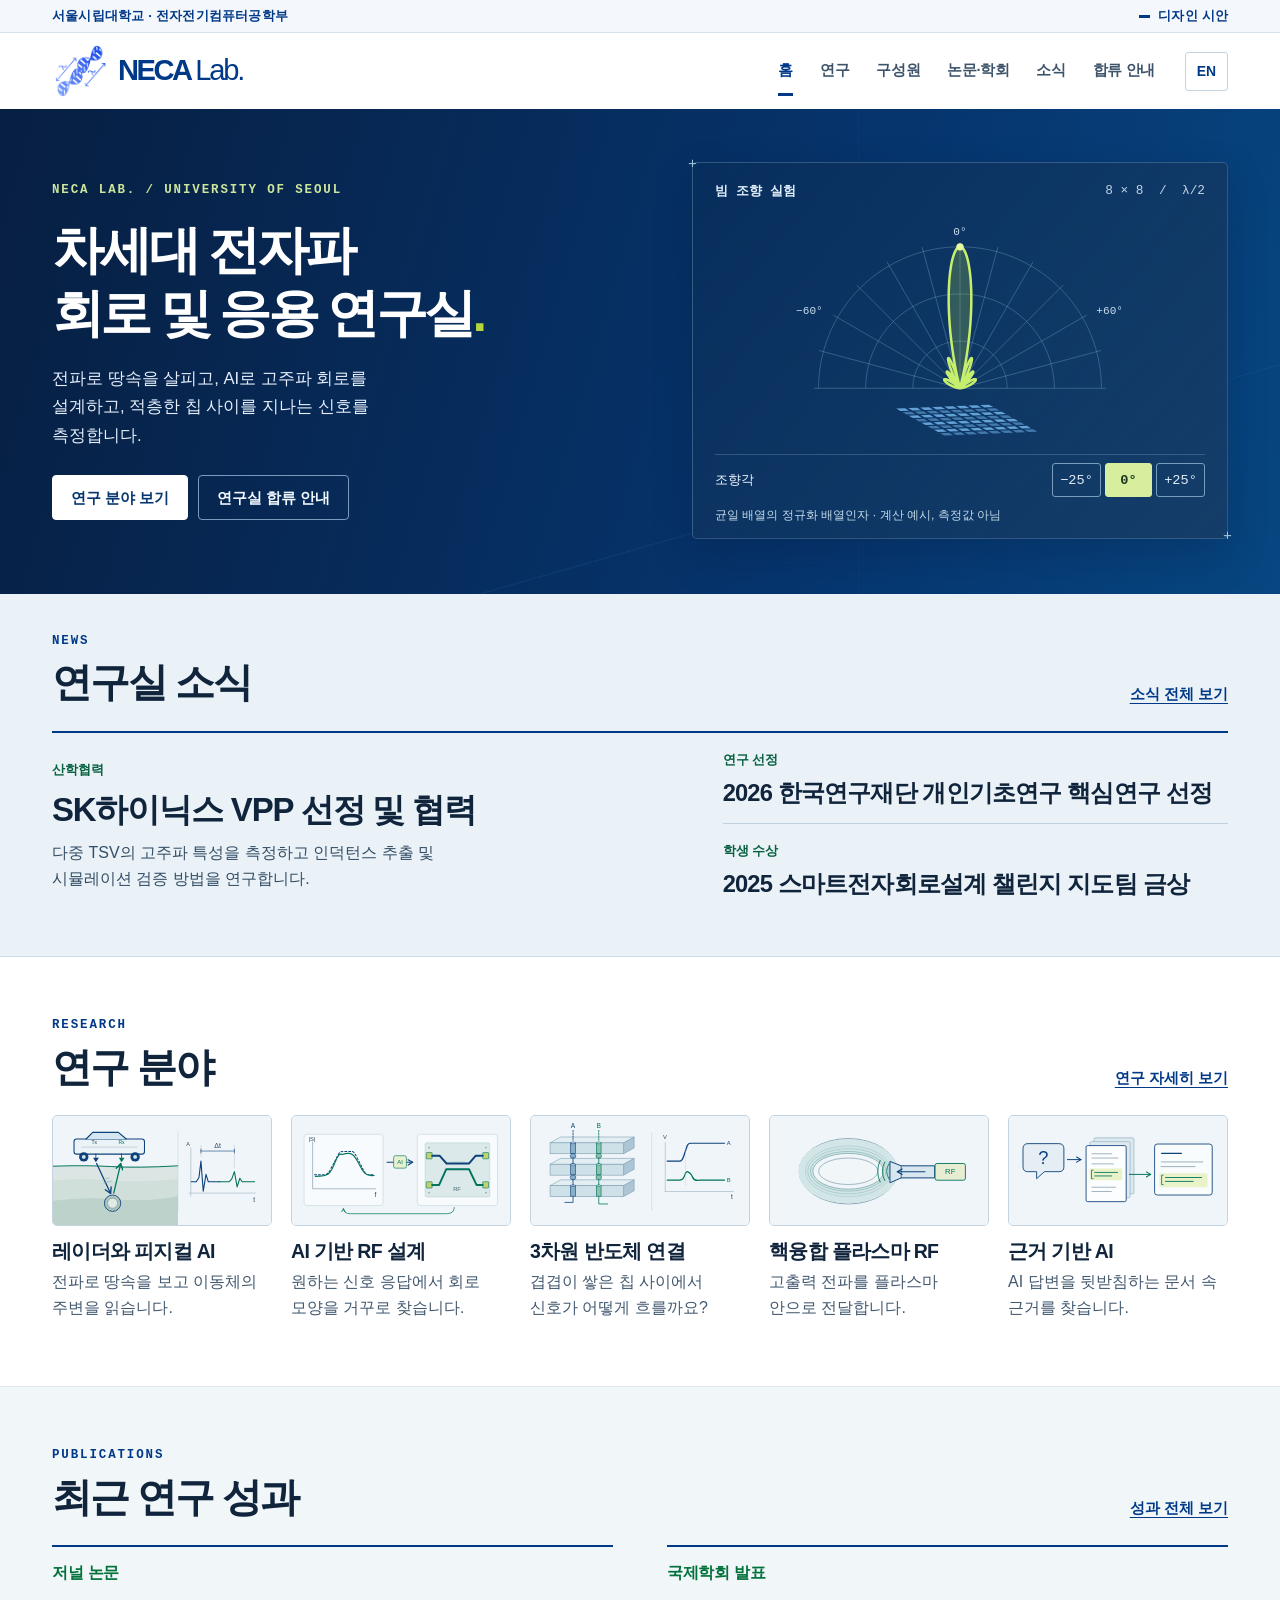
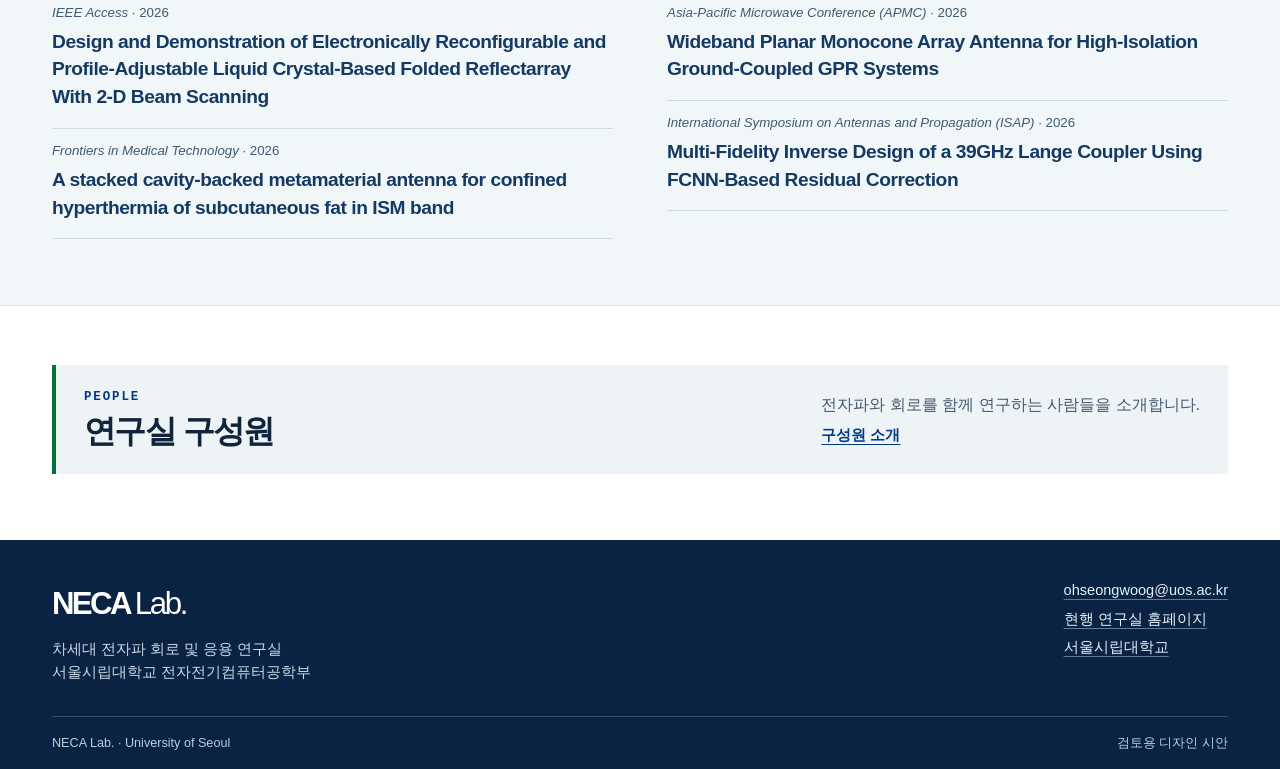
==== commit e5e8f559: "Promote lab news and redraw five bilingual research fields in the preview" ====
--- a/preview/index.html
+++ b/preview/index.html
@@ -1,2 +1,2 @@
-<!doctype html><html lang="ko"><head><meta charset="utf-8"><meta name="viewport" content="width=device-width,initial-scale=1"><meta name="robots" content="noindex,nofollow,noarchive"><meta name="referrer" content="strict-origin-when-cross-origin"><meta name="theme-color" content="#003987"><meta name="description" content="서울시립대학교 차세대 전자파 회로 및 응용 연구실 | NECA Lab., University of Seoul."><title>NECA Lab. · 홈 / Home</title><link href="assets/site.css?v=1" rel="stylesheet"><script defer src="assets/site.js?v=1"></script></head>
-<body data-page="index"><a class="skip" href="#main"><span class="ko" lang="ko">본문 바로가기</span><span class="en" lang="en">Skip to content</span></a><header><div class="top"><div class="wrap"><span><span class="ko" lang="ko">서울시립대학교 · 전자전기컴퓨터공학부</span><span class="en" lang="en">University of Seoul · School of Electrical and Computer Engineering</span></span><span class="preview"><i></i><span class="ko" lang="ko">디자인 시안</span><span class="en" lang="en">Design preview</span></span></div></div><div class="bar wrap"><a class="brand" href="index.html" aria-label="NECA Lab. Home"><img class="brand-mark" src="assets/neca-logo.png" alt="NECA Lab." decoding="async" fetchpriority="high"><span class="brand-word">NECA <span>Lab.</span></span></a><nav id="navigation" aria-label="메인 메뉴 / Main menu"><a href="index.html" aria-current="page"><span class="ko" lang="ko">홈</span><span class="en" lang="en">Home</span></a><a href="research.html"><span class="ko" lang="ko">연구</span><span class="en" lang="en">Research</span></a><a href="people.html"><span class="ko" lang="ko">구성원</span><span class="en" lang="en">People</span></a><a href="publications.html"><span class="ko" lang="ko">논문·학회</span><span class="en" lang="en">Publications</span></a><a href="news.html"><span class="ko" lang="ko">소식</span><span class="en" lang="en">News</span></a><a href="join.html"><span class="ko" lang="ko">합류 안내</span><span class="en" lang="en">Join</span></a></nav><div class="nav-controls"><button type="button" id="language" hidden><span class="ko" lang="en">EN</span><span class="en" lang="ko">한국어</span></button><button type="button" class="hamb" id="menu-trigger" aria-expanded="false" aria-controls="navigation" aria-label="메뉴 / Menu" hidden><span></span><span></span></button></div></div></header><main id="main"><section class="hero"><div class="hero-inner wrap"><div class="hero-copy"><span class="eyebrow">NECA LAB.  /  UNIVERSITY OF SEOUL</span><h1><span class="ko" lang="ko">차세대 전자파<br>회로 및 응용 연구실<span class="term">.</span></span><span class="en" lang="en">Electromagnetic<br>circuits and<br>applications<span class="term">.</span></span></h1><p><span class="ko" lang="ko">인공지능을 활용한 RF 회로 설계부터 6G 빔 조향 안테나까지, 전자파를 다루는 회로와 시스템을 연구합니다.</span><span class="en" lang="en">At the University of Seoul, we study RF circuits and systems, from AI-assisted design to beam-steerable antennas for 6G.</span></p><div class="actions"><a class="btn white" href="research.html"><span class="ko" lang="ko">연구 분야 보기</span><span class="en" lang="en">Explore research</span></a><a class="btn transparent" href="join.html"><span class="ko" lang="ko">연구실 합류 안내</span><span class="en" lang="en">Join the lab</span></a></div></div><figure class="rig"><div class="rig-head"><span><span class="ko" lang="ko">빔 조향 실험</span><span class="en" lang="en">Beam steering study</span></span><span class="mono">8 × 8&nbsp; / &nbsp;λ/2</span></div><svg class="polar" viewBox="0 0 530 264" aria-label="균일 배열의 정규화 주평면 배열인자 / Normalized principal-plane array factor" role="img"><g class="scan-pattern" data-scan="-25" style="display:none"><path d="M214.00 195.00 L214.03 193.22 L214.12 191.44 L214.28 189.67 L214.50 187.90 L214.77 186.14 L215.11 184.40 L215.51 182.66 L215.98 180.94 L216.50 179.24 L217.08 177.56 L217.71 175.90 L218.41 174.26 L219.16 172.64 L219.97 171.06 L220.83 169.50 L221.75 167.97 L222.72 166.48 L223.74 165.02 L224.81 163.60 L225.93 162.22 L227.10 160.87 L228.31 159.57 L229.57 158.31 L230.87 157.10 L232.22 155.93 L233.60 154.81 L235.02 153.74 L236.48 152.72 L237.97 151.75 L239.50 150.83 L241.06 149.97 L242.64 149.16 L244.26 148.41 L245.90 147.71 L247.56 147.08 L249.24 146.50 L250.94 145.98 L252.66 145.51 L254.40 145.11 L256.14 144.77 L257.90 144.50 L259.67 144.28 L261.44 144.12 L263.22 144.03 L265.00 144.00 L266.78 144.03 L268.56 144.12 L270.33 144.28 L272.10 144.50 L273.86 144.77 L275.60 145.11 L277.34 145.51 L279.06 145.98 L280.76 146.50 L282.44 147.08 L284.10 147.71 L285.74 148.41 L287.36 149.16 L288.94 149.97 L290.50 150.83 L292.03 151.75 L293.52 152.72 L294.98 153.74 L296.40 154.81 L297.78 155.93 L299.13 157.10 L300.43 158.31 L301.69 159.57 L302.90 160.87 L304.07 162.22 L305.19 163.60 L306.26 165.02 L307.28 166.48 L308.25 167.97 L309.17 169.50 L310.03 171.06 L310.84 172.64 L311.59 174.26 L312.29 175.90 L312.92 177.56 L313.50 179.24 L314.02 180.94 L314.49 182.66 L314.89 184.40 L315.23 186.14 L315.50 187.90 L315.72 189.67 L315.88 191.44 L315.97 193.22 L316.00 195.00" class="polar-grid"/><path d="M163.00 195.00 L163.06 191.44 L163.25 187.88 L163.56 184.34 L163.99 180.80 L164.55 177.29 L165.23 173.79 L166.03 170.32 L166.95 166.88 L167.99 163.48 L169.15 160.11 L170.43 156.79 L171.82 153.51 L173.32 150.29 L174.94 147.11 L176.67 144.00 L178.50 140.95 L180.44 137.96 L182.48 135.05 L184.62 132.20 L186.86 129.44 L189.20 126.75 L191.63 124.14 L194.14 121.63 L196.75 119.20 L199.44 116.86 L202.20 114.62 L205.05 112.48 L207.96 110.44 L210.95 108.50 L214.00 106.67 L217.11 104.94 L220.29 103.32 L223.51 101.82 L226.79 100.43 L230.11 99.15 L233.48 97.99 L236.88 96.95 L240.32 96.03 L243.79 95.23 L247.29 94.55 L250.80 93.99 L254.34 93.56 L257.88 93.25 L261.44 93.06 L265.00 93.00 L268.56 93.06 L272.12 93.25 L275.66 93.56 L279.20 93.99 L282.71 94.55 L286.21 95.23 L289.68 96.03 L293.12 96.95 L296.52 97.99 L299.89 99.15 L303.21 100.43 L306.49 101.82 L309.71 103.32 L312.89 104.94 L316.00 106.67 L319.05 108.50 L322.04 110.44 L324.95 112.48 L327.80 114.62 L330.56 116.86 L333.25 119.20 L335.86 121.63 L338.37 124.14 L340.80 126.75 L343.14 129.44 L345.38 132.20 L347.52 135.05 L349.56 137.96 L351.50 140.95 L353.33 144.00 L355.06 147.11 L356.68 150.29 L358.18 153.51 L359.57 156.79 L360.85 160.11 L362.01 163.48 L363.05 166.88 L363.97 170.32 L364.77 173.79 L365.45 177.29 L366.01 180.80 L366.44 184.34 L366.75 187.88 L366.94 191.44 L367.00 195.00" class="polar-grid"/><path d="M112.00 195.00 L112.09 189.66 L112.37 184.33 L112.84 179.01 L113.49 173.71 L114.32 168.43 L115.34 163.19 L116.54 157.99 L117.93 152.83 L119.49 147.72 L121.23 142.67 L123.14 137.69 L125.23 132.77 L127.48 127.93 L129.91 123.17 L132.50 118.50 L135.25 113.92 L138.16 109.44 L141.22 105.07 L144.43 100.80 L147.80 96.65 L151.30 92.62 L154.94 88.72 L158.72 84.94 L162.62 81.30 L166.65 77.80 L170.80 74.43 L175.07 71.22 L179.44 68.16 L183.92 65.25 L188.50 62.50 L193.17 59.91 L197.93 57.48 L202.77 55.23 L207.69 53.14 L212.67 51.23 L217.72 49.49 L222.83 47.93 L227.99 46.54 L233.19 45.34 L238.43 44.32 L243.71 43.49 L249.01 42.84 L254.33 42.37 L259.66 42.09 L265.00 42.00 L270.34 42.09 L275.67 42.37 L280.99 42.84 L286.29 43.49 L291.57 44.32 L296.81 45.34 L302.01 46.54 L307.17 47.93 L312.28 49.49 L317.33 51.23 L322.31 53.14 L327.23 55.23 L332.07 57.48 L336.83 59.91 L341.50 62.50 L346.08 65.25 L350.56 68.16 L354.93 71.22 L359.20 74.43 L363.35 77.80 L367.38 81.30 L371.28 84.94 L375.06 88.72 L378.70 92.62 L382.20 96.65 L385.57 100.80 L388.78 105.07 L391.84 109.44 L394.75 113.92 L397.50 118.50 L400.09 123.17 L402.52 127.93 L404.77 132.77 L406.86 137.69 L408.77 142.67 L410.51 147.72 L412.07 152.83 L413.46 157.99 L414.66 163.19 L415.68 168.43 L416.51 173.71 L417.16 179.01 L417.63 184.33 L417.91 189.66 L418.00 195.00" class="polar-grid"/><path d="M 265 195 L 107.00 195.00" class="polar-grid"/><path d="M 265 195 L 112.38 154.11" class="polar-grid"/><path d="M 265 195 L 128.17 116.00" class="polar-grid"/><path d="M 265 195 L 153.28 83.28" class="polar-grid"/><path d="M 265 195 L 186.00 58.17" class="polar-grid"/><path d="M 265 195 L 224.11 42.38" class="polar-grid"/><path d="M 265 195 L 265.00 37.00" class="polar-grid"/><path d="M 265 195 L 305.89 42.38" class="polar-grid"/><path d="M 265 195 L 344.00 58.17" class="polar-grid"/><path d="M 265 195 L 376.72 83.28" class="polar-grid"/><path d="M 265 195 L 401.83 116.00" class="polar-grid"/><path d="M 265 195 L 417.62 154.11" class="polar-grid"/><path d="M 265 195 L 423.00 195.00" class="polar-grid"/><text class="axis-label" x="102.11" y="114.50" text-anchor="middle">−60°</text><text class="axis-label" x="265.00" y="29.00" text-anchor="middle">0°</text><text class="axis-label" x="426.89" y="114.50" text-anchor="middle">+60°</text><path class="pattern-fill" d="M265 195 L244.94 195.00 L244.94 194.91 L244.94 194.82 L244.95 194.74 L244.96 194.65 L244.98 194.56 L244.99 194.48 L245.02 194.39 L245.04 194.30 L245.07 194.22 L245.10 194.13 L245.13 194.05 L245.17 193.96 L245.21 193.88 L245.25 193.79 L245.30 193.71 L245.35 193.63 L245.41 193.54 L245.47 193.46 L245.53 193.38 L245.60 193.30 L245.67 193.22 L245.74 193.15 L245.82 193.07 L245.90 192.99 L245.99 192.92 L246.08 192.84 L246.17 192.77 L246.27 192.70 L246.37 192.63 L246.48 192.56 L246.60 192.50 L246.71 192.43 L246.83 192.37 L246.96 192.30 L247.09 192.24 L247.23 192.19 L247.37 192.13 L247.52 192.07 L247.67 192.02 L247.83 191.97 L248.00 191.93 L248.17 191.88 L248.34 191.84 L248.52 191.80 L248.71 191.76 L248.90 191.73 L249.10 191.69 L249.31 191.66 L249.52 191.64 L249.74 191.62 L249.97 191.60 L250.20 191.58 L250.44 191.57 L250.68 191.56 L250.93 191.56 L251.19 191.56 L251.46 191.56 L251.74 191.57 L252.02 191.58 L252.31 191.60 L252.60 191.62 L252.91 191.65 L253.22 191.68 L253.54 191.71 L253.87 191.75 L254.20 191.80 L254.54 191.85 L254.90 191.91 L255.25 191.97 L255.62 192.04 L256.00 192.12 L256.38 192.20 L256.77 192.29 L257.17 192.38 L257.57 192.48 L257.99 192.59 L258.41 192.70 L258.84 192.82 L259.28 192.95 L259.73 193.08 L260.18 193.22 L260.64 193.37 L261.11 193.53 L261.59 193.69 L262.08 193.86 L262.57 194.04 L263.07 194.23 L263.57 194.42 L264.09 194.63 L264.60 194.84 L264.87 194.95 L264.34 194.72 L263.80 194.48 L263.25 194.24 L262.70 193.99 L262.15 193.73 L261.59 193.46 L261.02 193.19 L260.45 192.90 L259.88 192.61 L259.30 192.31 L258.72 192.00 L258.13 191.69 L257.55 191.36 L256.96 191.03 L256.36 190.69 L255.77 190.35 L255.18 189.99 L254.58 189.63 L253.99 189.27 L253.39 188.89 L252.80 188.51 L252.21 188.13 L251.62 187.73 L251.03 187.33 L250.44 186.93 L249.86 186.52 L249.29 186.11 L248.71 185.69 L248.15 185.27 L247.59 184.85 L247.04 184.42 L246.49 183.99 L245.96 183.56 L245.43 183.12 L244.91 182.69 L244.40 182.25 L243.91 181.82 L243.42 181.39 L242.95 180.95 L242.50 180.52 L242.05 180.10 L241.62 179.67 L241.21 179.26 L240.82 178.84 L240.44 178.43 L240.08 178.03 L239.74 177.64 L239.42 177.26 L239.12 176.88 L238.85 176.52 L238.59 176.16 L238.36 175.82 L238.15 175.49 L237.97 175.18 L237.81 174.88 L237.68 174.60 L237.58 174.33 L237.50 174.09 L237.45 173.86 L237.43 173.66 L237.45 173.47 L237.49 173.31 L237.56 173.17 L237.67 173.06 L237.81 172.98 L237.98 172.92 L238.18 172.89 L238.42 172.89 L238.69 172.93 L239.00 172.99 L239.35 173.09 L239.73 173.22 L240.14 173.39 L240.60 173.60 L241.09 173.84 L241.61 174.13 L242.18 174.45 L242.78 174.82 L243.42 175.23 L244.10 175.68 L244.81 176.17 L245.56 176.72 L246.35 177.30 L247.18 177.94 L248.04 178.62 L248.94 179.36 L249.88 180.14 L250.85 180.97 L251.86 181.86 L252.90 182.80 L253.98 183.78 L255.09 184.83 L256.23 185.92 L257.41 187.07 L258.62 188.28 L259.86 189.54 L261.13 190.85 L262.43 192.22 L263.75 193.64 L264.89 194.88 L263.52 193.35 L262.11 191.76 L260.69 190.12 L259.24 188.43 L257.77 186.68 L256.28 184.88 L254.78 183.03 L253.26 181.13 L251.72 179.18 L250.17 177.17 L248.61 175.12 L247.05 173.03 L245.47 170.88 L243.89 168.70 L242.30 166.47 L240.71 164.19 L239.13 161.88 L237.54 159.53 L235.96 157.15 L234.38 154.73 L232.81 152.28 L231.25 149.80 L229.70 147.29 L228.17 144.76 L226.65 142.21 L225.14 139.64 L223.66 137.05 L222.20 134.44 L220.76 131.83 L219.35 129.20 L217.97 126.57 L216.62 123.94 L215.30 121.31 L214.01 118.68 L212.75 116.06 L211.54 113.46 L210.36 110.86 L209.22 108.28 L208.13 105.73 L207.08 103.20 L206.07 100.70 L205.12 98.23 L204.21 95.79 L203.35 93.40 L202.54 91.04 L201.78 88.74 L201.08 86.48 L200.43 84.28 L199.84 82.14 L199.30 80.05 L198.82 78.03 L198.40 76.08 L198.04 74.20 L197.74 72.40 L197.50 70.67 L197.31 69.03 L197.19 67.46 L197.13 65.99 L197.12 64.61 L197.18 63.32 L197.30 62.13 L197.47 61.03 L197.71 60.04 L198.01 59.15 L198.36 58.37 L198.77 57.69 L199.24 57.13 L199.76 56.67 L200.34 56.33 L200.97 56.11 L201.66 56.00 L202.39 56.01 L203.18 56.14 L204.01 56.39 L204.89 56.75 L205.81 57.24 L206.78 57.84 L207.79 58.57 L208.84 59.42 L209.93 60.38 L211.05 61.47 L212.20 62.67 L213.39 63.99 L214.61 65.42 L215.85 66.97 L217.12 68.63 L218.41 70.39 L219.72 72.27 L221.05 74.26 L222.40 76.34 L223.75 78.53 L225.12 80.81 L226.50 83.19 L227.88 85.66 L229.27 88.22 L230.66 90.86 L232.05 93.58 L233.43 96.37 L234.81 99.24 L236.18 102.18 L237.54 105.17 L238.89 108.23 L240.22 111.34 L241.54 114.50 L242.84 117.71 L244.12 120.95 L245.37 124.23 L246.61 127.53 L247.81 130.86 L249.00 134.21 L250.15 137.57 L251.27 140.94 L252.36 144.31 L253.42 147.68 L254.45 151.04 L255.44 154.39 L256.39 157.72 L257.31 161.02 L258.19 164.30 L259.04 167.54 L259.84 170.74 L260.61 173.90 L261.34 177.01 L262.03 180.06 L262.68 183.05 L263.29 185.99 L263.86 188.85 L264.39 191.64 L264.89 194.36 L264.66 193.00 L264.24 190.45 L263.86 187.98 L263.51 185.60 L263.20 183.32 L262.93 181.13 L262.69 179.04 L262.48 177.06 L262.30 175.17 L262.16 173.40 L262.04 171.72 L261.95 170.16 L261.89 168.71 L261.85 167.37 L261.84 166.14 L261.85 165.03 L261.88 164.03 L261.93 163.14 L262.00 162.36 L262.09 161.70 L262.19 161.14 L262.30 160.70 L262.43 160.37 L262.56 160.15 L262.71 160.03 L262.86 160.02 L263.02 160.11 L263.18 160.30 L263.35 160.59 L263.51 160.97 L263.68 161.45 L263.85 162.01 L264.01 162.67 L264.17 163.40 L264.33 164.22 L264.48 165.11 L264.62 166.07 L264.76 167.10 L264.88 168.20 L265.00 169.35 L265.11 170.56 L265.20 171.83 L265.29 173.14 L265.36 174.49 L265.42 175.88 L265.46 177.30 L265.50 178.75 L265.52 180.23 L265.52 181.72 L265.51 183.24 L265.49 184.76 L265.46 186.29 L265.41 187.82 L265.35 189.35 L265.27 190.87 L265.18 192.39 L265.08 193.89 L265.03 194.64 L265.15 193.18 L265.28 191.75 L265.43 190.35 L265.58 188.98 L265.74 187.65 L265.91 186.36 L266.08 185.11 L266.26 183.91 L266.45 182.76 L266.64 181.66 L266.83 180.61 L267.02 179.62 L267.22 178.69 L267.42 177.82 L267.61 177.00 L267.80 176.25 L267.99 175.57 L268.18 174.95 L268.36 174.39 L268.53 173.90 L268.70 173.48 L268.86 173.13 L269.01 172.84 L269.15 172.62 L269.28 172.47 L269.40 172.38 L269.50 172.36 L269.60 172.40 L269.68 172.51 L269.74 172.68 L269.79 172.92 L269.83 173.21 L269.85 173.56 L269.86 173.97 L269.84 174.43 L269.81 174.95 L269.77 175.51 L269.71 176.13 L269.63 176.79 L269.53 177.49 L269.41 178.24 L269.28 179.02 L269.13 179.84 L268.97 180.70 L268.78 181.58 L268.59 182.49 L268.37 183.43 L268.14 184.39 L267.90 185.37 L267.64 186.36 L267.37 187.37 L267.09 188.38 L266.79 189.41 L266.48 190.44 L266.16 191.47 L265.84 192.50 L265.50 193.53 L265.15 194.55 L265.20 194.43 L265.56 193.43 L265.92 192.45 L266.28 191.47 L266.65 190.52 L267.02 189.59 L267.39 188.68 L267.76 187.80 L268.13 186.94 L268.50 186.12 L268.86 185.32 L269.22 184.56 L269.57 183.83 L269.91 183.14 L270.25 182.48 L270.58 181.86 L270.90 181.28 L271.20 180.74 L271.50 180.24 L271.78 179.78 L272.04 179.37 L272.29 178.99 L272.53 178.66 L272.75 178.38 L272.95 178.13 L273.14 177.93 L273.31 177.78 L273.46 177.66 L273.58 177.59 L273.69 177.57 L273.78 177.58 L273.85 177.64 L273.89 177.73 L273.92 177.87 L273.92 178.05 L273.90 178.26 L273.86 178.51 L273.80 178.80 L273.71 179.12 L273.60 179.48 L273.47 179.87 L273.32 180.29 L273.15 180.74 L272.96 181.21 L272.75 181.72 L272.51 182.25 L272.26 182.80 L271.98 183.38 L271.69 183.97 L271.38 184.59 L271.05 185.22 L270.71 185.86 L270.35 186.53 L269.97 187.20 L269.58 187.88 L269.17 188.58 L268.75 189.28 L268.32 189.98 L267.88 190.69 L267.42 191.41 L266.96 192.12 L266.49 192.83 L266.01 193.54 L265.52 194.25 L265.03 194.95 L265.46 194.35 L265.96 193.66 L266.47 192.98 L266.97 192.31 L267.47 191.66 L267.98 191.01 L268.48 190.38 L268.98 189.76 L269.48 189.16 L269.97 188.58 L270.46 188.01 L270.94 187.47 L271.41 186.94 L271.88 186.43 L272.33 185.94 L272.78 185.48 L273.22 185.03 L273.64 184.61 L274.05 184.21 L274.45 183.84 L274.84 183.48 L275.21 183.16 L275.56 182.85 L275.90 182.57 L276.22 182.31 L276.53 182.08 L276.82 181.87 L277.09 181.69 L277.34 181.53 L277.58 181.40 L277.79 181.28 L277.98 181.20 L278.16 181.13 L278.32 181.09 L278.45 181.07 L278.56 181.08 L278.66 181.10 L278.73 181.15 L278.78 181.22 L278.82 181.30 L278.83 181.41 L278.82 181.54 L278.79 181.69 L278.74 181.85 L278.67 182.03 L278.57 182.23 L278.46 182.45 L278.33 182.68 L278.18 182.92 L278.01 183.18 L277.82 183.46 L277.61 183.74 L277.39 184.04 L277.14 184.35 L276.88 184.67 L276.60 185.00 L276.31 185.34 L276.00 185.69 L275.67 186.04 L275.33 186.41 L274.98 186.78 L274.61 187.15 L274.22 187.53 L273.83 187.92 L273.42 188.30 L273.00 188.70 L272.57 189.09 L272.12 189.48 L271.67 189.88 L271.21 190.28 L270.74 190.67 L270.26 191.07 L269.78 191.46 L269.29 191.86 L268.79 192.25 L268.28 192.64 L267.77 193.02 L267.26 193.40 L266.74 193.78 L266.22 194.15 L265.70 194.52 L265.17 194.88 L265.36 194.76 L265.89 194.41 L266.42 194.06 L266.94 193.73 L267.47 193.39 L268.00 193.07 L268.53 192.75 L269.05 192.44 L269.57 192.14 L270.09 191.85 L270.61 191.57 L271.12 191.29 L271.62 191.02 L272.13 190.76 L272.62 190.51 L273.11 190.27 L273.60 190.04 L274.08 189.81 L274.55 189.60 L275.02 189.39 L275.48 189.19 L275.93 189.00 L276.37 188.82 L276.81 188.65 L277.24 188.49 L277.66 188.34 L278.07 188.20 L278.47 188.06 L278.87 187.93 L279.25 187.82 L279.63 187.71 L280.00 187.61 L280.35 187.51 L280.70 187.43 L281.04 187.35 L281.37 187.28 L281.69 187.22 L282.00 187.16 L282.30 187.12 L282.59 187.08 L282.87 187.05 L283.14 187.02 L283.40 187.00 L283.65 186.99 L283.89 186.98 L284.12 186.98 L284.34 186.99 L284.56 187.00 L284.76 187.02 L284.95 187.04 L285.14 187.07 L285.31 187.10 L285.48 187.14 L285.64 187.18 L285.79 187.23 L285.93 187.28 L286.06 187.33 L286.19 187.39 L286.30 187.46 L286.41 187.52 L286.51 187.59 L286.61 187.67 L286.69 187.74 L286.77 187.82 L286.84 187.90 L286.91 187.99 L286.96 188.07 L287.02 188.16 L287.06 188.26 L287.10 188.35 L287.13 188.44 L287.16 188.54 L287.18 188.64 L287.20 188.74 L287.21 188.84 L287.22 188.94 L287.22 189.05 L287.21 189.15 L287.21 189.26 L287.20 189.36 L287.18 189.47 L287.16 189.58 L287.14 189.68 L287.11 189.79 L287.08 189.90 L287.05 190.01 L287.02 190.12 L286.98 190.23 L286.94 190.34 L286.90 190.45 L286.86 190.55 L286.81 190.66 L286.76 190.77 L286.71 190.88 L286.66 190.99 L286.61 191.09 L286.56 191.20 L286.51 191.30 L286.45 191.41 L286.40 191.52 L286.34 191.62 L286.29 191.72 L286.23 191.83 L286.18 191.93 L286.12 192.03 L286.07 192.13 L286.01 192.23 L285.96 192.33 L285.91 192.43 L285.85 192.53 L285.80 192.63 L285.75 192.73 L285.70 192.82 L285.65 192.92 L285.61 193.02 L285.56 193.11 L285.52 193.20 L285.48 193.30 L285.44 193.39 L285.40 193.48 L285.36 193.58 L285.33 193.67 L285.29 193.76 L285.26 193.85 L285.23 193.94 L285.21 194.03 L285.18 194.12 L285.16 194.21 L285.14 194.30 L285.12 194.39 L285.11 194.47 L285.09 194.56 L285.08 194.65 L285.07 194.74 L285.07 194.82 L285.06 194.91 L285.06 195.00 Z"/><path class="pattern-line" d="M244.94 195.00 L244.94 194.91 L244.94 194.82 L244.95 194.74 L244.96 194.65 L244.98 194.56 L244.99 194.48 L245.02 194.39 L245.04 194.30 L245.07 194.22 L245.10 194.13 L245.13 194.05 L245.17 193.96 L245.21 193.88 L245.25 193.79 L245.30 193.71 L245.35 193.63 L245.41 193.54 L245.47 193.46 L245.53 193.38 L245.60 193.30 L245.67 193.22 L245.74 193.15 L245.82 193.07 L245.90 192.99 L245.99 192.92 L246.08 192.84 L246.17 192.77 L246.27 192.70 L246.37 192.63 L246.48 192.56 L246.60 192.50 L246.71 192.43 L246.83 192.37 L246.96 192.30 L247.09 192.24 L247.23 192.19 L247.37 192.13 L247.52 192.07 L247.67 192.02 L247.83 191.97 L248.00 191.93 L248.17 191.88 L248.34 191.84 L248.52 191.80 L248.71 191.76 L248.90 191.73 L249.10 191.69 L249.31 191.66 L249.52 191.64 L249.74 191.62 L249.97 191.60 L250.20 191.58 L250.44 191.57 L250.68 191.56 L250.93 191.56 L251.19 191.56 L251.46 191.56 L251.74 191.57 L252.02 191.58 L252.31 191.60 L252.60 191.62 L252.91 191.65 L253.22 191.68 L253.54 191.71 L253.87 191.75 L254.20 191.80 L254.54 191.85 L254.90 191.91 L255.25 191.97 L255.62 192.04 L256.00 192.12 L256.38 192.20 L256.77 192.29 L257.17 192.38 L257.57 192.48 L257.99 192.59 L258.41 192.70 L258.84 192.82 L259.28 192.95 L259.73 193.08 L260.18 193.22 L260.64 193.37 L261.11 193.53 L261.59 193.69 L262.08 193.86 L262.57 194.04 L263.07 194.23 L263.57 194.42 L264.09 194.63 L264.60 194.84 L264.87 194.95 L264.34 194.72 L263.80 194.48 L263.25 194.24 L262.70 193.99 L262.15 193.73 L261.59 193.46 L261.02 193.19 L260.45 192.90 L259.88 192.61 L259.30 192.31 L258.72 192.00 L258.13 191.69 L257.55 191.36 L256.96 191.03 L256.36 190.69 L255.77 190.35 L255.18 189.99 L254.58 189.63 L253.99 189.27 L253.39 188.89 L252.80 188.51 L252.21 188.13 L251.62 187.73 L251.03 187.33 L250.44 186.93 L249.86 186.52 L249.29 186.11 L248.71 185.69 L248.15 185.27 L247.59 184.85 L247.04 184.42 L246.49 183.99 L245.96 183.56 L245.43 183.12 L244.91 182.69 L244.40 182.25 L243.91 181.82 L243.42 181.39 L242.95 180.95 L242.50 180.52 L242.05 180.10 L241.62 179.67 L241.21 179.26 L240.82 178.84 L240.44 178.43 L240.08 178.03 L239.74 177.64 L239.42 177.26 L239.12 176.88 L238.85 176.52 L238.59 176.16 L238.36 175.82 L238.15 175.49 L237.97 175.18 L237.81 174.88 L237.68 174.60 L237.58 174.33 L237.50 174.09 L237.45 173.86 L237.43 173.66 L237.45 173.47 L237.49 173.31 L237.56 173.17 L237.67 173.06 L237.81 172.98 L237.98 172.92 L238.18 172.89 L238.42 172.89 L238.69 172.93 L239.00 172.99 L239.35 173.09 L239.73 173.22 L240.14 173.39 L240.60 173.60 L241.09 173.84 L241.61 174.13 L242.18 174.45 L242.78 174.82 L243.42 175.23 L244.10 175.68 L244.81 176.17 L245.56 176.72 L246.35 177.30 L247.18 177.94 L248.04 178.62 L248.94 179.36 L249.88 180.14 L250.85 180.97 L251.86 181.86 L252.90 182.80 L253.98 183.78 L255.09 184.83 L256.23 185.92 L257.41 187.07 L258.62 188.28 L259.86 189.54 L261.13 190.85 L262.43 192.22 L263.75 193.64 L264.89 194.88 L263.52 193.35 L262.11 191.76 L260.69 190.12 L259.24 188.43 L257.77 186.68 L256.28 184.88 L254.78 183.03 L253.26 181.13 L251.72 179.18 L250.17 177.17 L248.61 175.12 L247.05 173.03 L245.47 170.88 L243.89 168.70 L242.30 166.47 L240.71 164.19 L239.13 161.88 L237.54 159.53 L235.96 157.15 L234.38 154.73 L232.81 152.28 L231.25 149.80 L229.70 147.29 L228.17 144.76 L226.65 142.21 L225.14 139.64 L223.66 137.05 L222.20 134.44 L220.76 131.83 L219.35 129.20 L217.97 126.57 L216.62 123.94 L215.30 121.31 L214.01 118.68 L212.75 116.06 L211.54 113.46 L210.36 110.86 L209.22 108.28 L208.13 105.73 L207.08 103.20 L206.07 100.70 L205.12 98.23 L204.21 95.79 L203.35 93.40 L202.54 91.04 L201.78 88.74 L201.08 86.48 L200.43 84.28 L199.84 82.14 L199.30 80.05 L198.82 78.03 L198.40 76.08 L198.04 74.20 L197.74 72.40 L197.50 70.67 L197.31 69.03 L197.19 67.46 L197.13 65.99 L197.12 64.61 L197.18 63.32 L197.30 62.13 L197.47 61.03 L197.71 60.04 L198.01 59.15 L198.36 58.37 L198.77 57.69 L199.24 57.13 L199.76 56.67 L200.34 56.33 L200.97 56.11 L201.66 56.00 L202.39 56.01 L203.18 56.14 L204.01 56.39 L204.89 56.75 L205.81 57.24 L206.78 57.84 L207.79 58.57 L208.84 59.42 L209.93 60.38 L211.05 61.47 L212.20 62.67 L213.39 63.99 L214.61 65.42 L215.85 66.97 L217.12 68.63 L218.41 70.39 L219.72 72.27 L221.05 74.26 L222.40 76.34 L223.75 78.53 L225.12 80.81 L226.50 83.19 L227.88 85.66 L229.27 88.22 L230.66 90.86 L232.05 93.58 L233.43 96.37 L234.81 99.24 L236.18 102.18 L237.54 105.17 L238.89 108.23 L240.22 111.34 L241.54 114.50 L242.84 117.71 L244.12 120.95 L245.37 124.23 L246.61 127.53 L247.81 130.86 L249.00 134.21 L250.15 137.57 L251.27 140.94 L252.36 144.31 L253.42 147.68 L254.45 151.04 L255.44 154.39 L256.39 157.72 L257.31 161.02 L258.19 164.30 L259.04 167.54 L259.84 170.74 L260.61 173.90 L261.34 177.01 L262.03 180.06 L262.68 183.05 L263.29 185.99 L263.86 188.85 L264.39 191.64 L264.89 194.36 L264.66 193.00 L264.24 190.45 L263.86 187.98 L263.51 185.60 L263.20 183.32 L262.93 181.13 L262.69 179.04 L262.48 177.06 L262.30 175.17 L262.16 173.40 L262.04 171.72 L261.95 170.16 L261.89 168.71 L261.85 167.37 L261.84 166.14 L261.85 165.03 L261.88 164.03 L261.93 163.14 L262.00 162.36 L262.09 161.70 L262.19 161.14 L262.30 160.70 L262.43 160.37 L262.56 160.15 L262.71 160.03 L262.86 160.02 L263.02 160.11 L263.18 160.30 L263.35 160.59 L263.51 160.97 L263.68 161.45 L263.85 162.01 L264.01 162.67 L264.17 163.40 L264.33 164.22 L264.48 165.11 L264.62 166.07 L264.76 167.10 L264.88 168.20 L265.00 169.35 L265.11 170.56 L265.20 171.83 L265.29 173.14 L265.36 174.49 L265.42 175.88 L265.46 177.30 L265.50 178.75 L265.52 180.23 L265.52 181.72 L265.51 183.24 L265.49 184.76 L265.46 186.29 L265.41 187.82 L265.35 189.35 L265.27 190.87 L265.18 192.39 L265.08 193.89 L265.03 194.64 L265.15 193.18 L265.28 191.75 L265.43 190.35 L265.58 188.98 L265.74 187.65 L265.91 186.36 L266.08 185.11 L266.26 183.91 L266.45 182.76 L266.64 181.66 L266.83 180.61 L267.02 179.62 L267.22 178.69 L267.42 177.82 L267.61 177.00 L267.80 176.25 L267.99 175.57 L268.18 174.95 L268.36 174.39 L268.53 173.90 L268.70 173.48 L268.86 173.13 L269.01 172.84 L269.15 172.62 L269.28 172.47 L269.40 172.38 L269.50 172.36 L269.60 172.40 L269.68 172.51 L269.74 172.68 L269.79 172.92 L269.83 173.21 L269.85 173.56 L269.86 173.97 L269.84 174.43 L269.81 174.95 L269.77 175.51 L269.71 176.13 L269.63 176.79 L269.53 177.49 L269.41 178.24 L269.28 179.02 L269.13 179.84 L268.97 180.70 L268.78 181.58 L268.59 182.49 L268.37 183.43 L268.14 184.39 L267.90 185.37 L267.64 186.36 L267.37 187.37 L267.09 188.38 L266.79 189.41 L266.48 190.44 L266.16 191.47 L265.84 192.50 L265.50 193.53 L265.15 194.55 L265.20 194.43 L265.56 193.43 L265.92 192.45 L266.28 191.47 L266.65 190.52 L267.02 189.59 L267.39 188.68 L267.76 187.80 L268.13 186.94 L268.50 186.12 L268.86 185.32 L269.22 184.56 L269.57 183.83 L269.91 183.14 L270.25 182.48 L270.58 181.86 L270.90 181.28 L271.20 180.74 L271.50 180.24 L271.78 179.78 L272.04 179.37 L272.29 178.99 L272.53 178.66 L272.75 178.38 L272.95 178.13 L273.14 177.93 L273.31 177.78 L273.46 177.66 L273.58 177.59 L273.69 177.57 L273.78 177.58 L273.85 177.64 L273.89 177.73 L273.92 177.87 L273.92 178.05 L273.90 178.26 L273.86 178.51 L273.80 178.80 L273.71 179.12 L273.60 179.48 L273.47 179.87 L273.32 180.29 L273.15 180.74 L272.96 181.21 L272.75 181.72 L272.51 182.25 L272.26 182.80 L271.98 183.38 L271.69 183.97 L271.38 184.59 L271.05 185.22 L270.71 185.86 L270.35 186.53 L269.97 187.20 L269.58 187.88 L269.17 188.58 L268.75 189.28 L268.32 189.98 L267.88 190.69 L267.42 191.41 L266.96 192.12 L266.49 192.83 L266.01 193.54 L265.52 194.25 L265.03 194.95 L265.46 194.35 L265.96 193.66 L266.47 192.98 L266.97 192.31 L267.47 191.66 L267.98 191.01 L268.48 190.38 L268.98 189.76 L269.48 189.16 L269.97 188.58 L270.46 188.01 L270.94 187.47 L271.41 186.94 L271.88 186.43 L272.33 185.94 L272.78 185.48 L273.22 185.03 L273.64 184.61 L274.05 184.21 L274.45 183.84 L274.84 183.48 L275.21 183.16 L275.56 182.85 L275.90 182.57 L276.22 182.31 L276.53 182.08 L276.82 181.87 L277.09 181.69 L277.34 181.53 L277.58 181.40 L277.79 181.28 L277.98 181.20 L278.16 181.13 L278.32 181.09 L278.45 181.07 L278.56 181.08 L278.66 181.10 L278.73 181.15 L278.78 181.22 L278.82 181.30 L278.83 181.41 L278.82 181.54 L278.79 181.69 L278.74 181.85 L278.67 182.03 L278.57 182.23 L278.46 182.45 L278.33 182.68 L278.18 182.92 L278.01 183.18 L277.82 183.46 L277.61 183.74 L277.39 184.04 L277.14 184.35 L276.88 184.67 L276.60 185.00 L276.31 185.34 L276.00 185.69 L275.67 186.04 L275.33 186.41 L274.98 186.78 L274.61 187.15 L274.22 187.53 L273.83 187.92 L273.42 188.30 L273.00 188.70 L272.57 189.09 L272.12 189.48 L271.67 189.88 L271.21 190.28 L270.74 190.67 L270.26 191.07 L269.78 191.46 L269.29 191.86 L268.79 192.25 L268.28 192.64 L267.77 193.02 L267.26 193.40 L266.74 193.78 L266.22 194.15 L265.70 194.52 L265.17 194.88 L265.36 194.76 L265.89 194.41 L266.42 194.06 L266.94 193.73 L267.47 193.39 L268.00 193.07 L268.53 192.75 L269.05 192.44 L269.57 192.14 L270.09 191.85 L270.61 191.57 L271.12 191.29 L271.62 191.02 L272.13 190.76 L272.62 190.51 L273.11 190.27 L273.60 190.04 L274.08 189.81 L274.55 189.60 L275.02 189.39 L275.48 189.19 L275.93 189.00 L276.37 188.82 L276.81 188.65 L277.24 188.49 L277.66 188.34 L278.07 188.20 L278.47 188.06 L278.87 187.93 L279.25 187.82 L279.63 187.71 L280.00 187.61 L280.35 187.51 L280.70 187.43 L281.04 187.35 L281.37 187.28 L281.69 187.22 L282.00 187.16 L282.30 187.12 L282.59 187.08 L282.87 187.05 L283.14 187.02 L283.40 187.00 L283.65 186.99 L283.89 186.98 L284.12 186.98 L284.34 186.99 L284.56 187.00 L284.76 187.02 L284.95 187.04 L285.14 187.07 L285.31 187.10 L285.48 187.14 L285.64 187.18 L285.79 187.23 L285.93 187.28 L286.06 187.33 L286.19 187.39 L286.30 187.46 L286.41 187.52 L286.51 187.59 L286.61 187.67 L286.69 187.74 L286.77 187.82 L286.84 187.90 L286.91 187.99 L286.96 188.07 L287.02 188.16 L287.06 188.26 L287.10 188.35 L287.13 188.44 L287.16 188.54 L287.18 188.64 L287.20 188.74 L287.21 188.84 L287.22 188.94 L287.22 189.05 L287.21 189.15 L287.21 189.26 L287.20 189.36 L287.18 189.47 L287.16 189.58 L287.14 189.68 L287.11 189.79 L287.08 189.90 L287.05 190.01 L287.02 190.12 L286.98 190.23 L286.94 190.34 L286.90 190.45 L286.86 190.55 L286.81 190.66 L286.76 190.77 L286.71 190.88 L286.66 190.99 L286.61 191.09 L286.56 191.20 L286.51 191.30 L286.45 191.41 L286.40 191.52 L286.34 191.62 L286.29 191.72 L286.23 191.83 L286.18 191.93 L286.12 192.03 L286.07 192.13 L286.01 192.23 L285.96 192.33 L285.91 192.43 L285.85 192.53 L285.80 192.63 L285.75 192.73 L285.70 192.82 L285.65 192.92 L285.61 193.02 L285.56 193.11 L285.52 193.20 L285.48 193.30 L285.44 193.39 L285.40 193.48 L285.36 193.58 L285.33 193.67 L285.29 193.76 L285.26 193.85 L285.23 193.94 L285.21 194.03 L285.18 194.12 L285.16 194.21 L285.14 194.30 L285.12 194.39 L285.11 194.47 L285.09 194.56 L285.08 194.65 L285.07 194.74 L285.07 194.82 L285.06 194.91 L285.06 195.00"/><circle cx="200.34" cy="56.33" r="4" fill="#e7fa9b"/><path d="M196.00 217.00l9.5 -.4 4.5 2.6 -9.5 .4z" fill="#6cade2" opacity="0.91"/><path d="M209.00 216.45l9.5 -.4 4.5 2.6 -9.5 .4z" fill="#6cade2" opacity="0.91"/><path d="M222.00 215.90l9.5 -.4 4.5 2.6 -9.5 .4z" fill="#6cade2" opacity="0.91"/><path d="M235.00 215.35l9.5 -.4 4.5 2.6 -9.5 .4z" fill="#6cade2" opacity="0.91"/><path d="M248.00 214.80l9.5 -.4 4.5 2.6 -9.5 .4z" fill="#6cade2" opacity="0.91"/><path d="M261.00 214.25l9.5 -.4 4.5 2.6 -9.5 .4z" fill="#6cade2" opacity="0.91"/><path d="M274.00 213.70l9.5 -.4 4.5 2.6 -9.5 .4z" fill="#6cade2" opacity="0.91"/><path d="M287.00 213.15l9.5 -.4 4.5 2.6 -9.5 .4z" fill="#6cade2" opacity="0.91"/><path d="M202.80 220.80l9.5 -.4 4.5 2.6 -9.5 .4z" fill="#6cade2" opacity="0.57"/><path d="M215.80 220.25l9.5 -.4 4.5 2.6 -9.5 .4z" fill="#6cade2" opacity="0.57"/><path d="M228.80 219.70l9.5 -.4 4.5 2.6 -9.5 .4z" fill="#6cade2" opacity="0.57"/><path d="M241.80 219.15l9.5 -.4 4.5 2.6 -9.5 .4z" fill="#6cade2" opacity="0.57"/><path d="M254.80 218.60l9.5 -.4 4.5 2.6 -9.5 .4z" fill="#6cade2" opacity="0.57"/><path d="M267.80 218.05l9.5 -.4 4.5 2.6 -9.5 .4z" fill="#6cade2" opacity="0.57"/><path d="M280.80 217.50l9.5 -.4 4.5 2.6 -9.5 .4z" fill="#6cade2" opacity="0.57"/><path d="M293.80 216.95l9.5 -.4 4.5 2.6 -9.5 .4z" fill="#6cade2" opacity="0.57"/><path d="M209.60 224.60l9.5 -.4 4.5 2.6 -9.5 .4z" fill="#6cade2" opacity="0.91"/><path d="M222.60 224.05l9.5 -.4 4.5 2.6 -9.5 .4z" fill="#6cade2" opacity="0.91"/><path d="M235.60 223.50l9.5 -.4 4.5 2.6 -9.5 .4z" fill="#6cade2" opacity="0.91"/><path d="M248.60 222.95l9.5 -.4 4.5 2.6 -9.5 .4z" fill="#6cade2" opacity="0.91"/><path d="M261.60 222.40l9.5 -.4 4.5 2.6 -9.5 .4z" fill="#6cade2" opacity="0.91"/><path d="M274.60 221.85l9.5 -.4 4.5 2.6 -9.5 .4z" fill="#6cade2" opacity="0.91"/><path d="M287.60 221.30l9.5 -.4 4.5 2.6 -9.5 .4z" fill="#6cade2" opacity="0.91"/><path d="M300.60 220.75l9.5 -.4 4.5 2.6 -9.5 .4z" fill="#6cade2" opacity="0.91"/><path d="M216.40 228.40l9.5 -.4 4.5 2.6 -9.5 .4z" fill="#6cade2" opacity="0.57"/><path d="M229.40 227.85l9.5 -.4 4.5 2.6 -9.5 .4z" fill="#6cade2" opacity="0.57"/><path d="M242.40 227.30l9.5 -.4 4.5 2.6 -9.5 .4z" fill="#6cade2" opacity="0.57"/><path d="M255.40 226.75l9.5 -.4 4.5 2.6 -9.5 .4z" fill="#6cade2" opacity="0.57"/><path d="M268.40 226.20l9.5 -.4 4.5 2.6 -9.5 .4z" fill="#6cade2" opacity="0.57"/><path d="M281.40 225.65l9.5 -.4 4.5 2.6 -9.5 .4z" fill="#6cade2" opacity="0.57"/><path d="M294.40 225.10l9.5 -.4 4.5 2.6 -9.5 .4z" fill="#6cade2" opacity="0.57"/><path d="M307.40 224.55l9.5 -.4 4.5 2.6 -9.5 .4z" fill="#6cade2" opacity="0.57"/><path d="M223.20 232.20l9.5 -.4 4.5 2.6 -9.5 .4z" fill="#6cade2" opacity="0.91"/><path d="M236.20 231.65l9.5 -.4 4.5 2.6 -9.5 .4z" fill="#6cade2" opacity="0.91"/><path d="M249.20 231.10l9.5 -.4 4.5 2.6 -9.5 .4z" fill="#6cade2" opacity="0.91"/><path d="M262.20 230.55l9.5 -.4 4.5 2.6 -9.5 .4z" fill="#6cade2" opacity="0.91"/><path d="M275.20 230.00l9.5 -.4 4.5 2.6 -9.5 .4z" fill="#6cade2" opacity="0.91"/><path d="M288.20 229.45l9.5 -.4 4.5 2.6 -9.5 .4z" fill="#6cade2" opacity="0.91"/><path d="M301.20 228.90l9.5 -.4 4.5 2.6 -9.5 .4z" fill="#6cade2" opacity="0.91"/><path d="M314.20 228.35l9.5 -.4 4.5 2.6 -9.5 .4z" fill="#6cade2" opacity="0.91"/><path d="M230.00 236.00l9.5 -.4 4.5 2.6 -9.5 .4z" fill="#6cade2" opacity="0.57"/><path d="M243.00 235.45l9.5 -.4 4.5 2.6 -9.5 .4z" fill="#6cade2" opacity="0.57"/><path d="M256.00 234.90l9.5 -.4 4.5 2.6 -9.5 .4z" fill="#6cade2" opacity="0.57"/><path d="M269.00 234.35l9.5 -.4 4.5 2.6 -9.5 .4z" fill="#6cade2" opacity="0.57"/><path d="M282.00 233.80l9.5 -.4 4.5 2.6 -9.5 .4z" fill="#6cade2" opacity="0.57"/><path d="M295.00 233.25l9.5 -.4 4.5 2.6 -9.5 .4z" fill="#6cade2" opacity="0.57"/><path d="M308.00 232.70l9.5 -.4 4.5 2.6 -9.5 .4z" fill="#6cade2" opacity="0.57"/><path d="M321.00 232.15l9.5 -.4 4.5 2.6 -9.5 .4z" fill="#6cade2" opacity="0.57"/><path d="M236.80 239.80l9.5 -.4 4.5 2.6 -9.5 .4z" fill="#6cade2" opacity="0.91"/><path d="M249.80 239.25l9.5 -.4 4.5 2.6 -9.5 .4z" fill="#6cade2" opacity="0.91"/><path d="M262.80 238.70l9.5 -.4 4.5 2.6 -9.5 .4z" fill="#6cade2" opacity="0.91"/><path d="M275.80 238.15l9.5 -.4 4.5 2.6 -9.5 .4z" fill="#6cade2" opacity="0.91"/><path d="M288.80 237.60l9.5 -.4 4.5 2.6 -9.5 .4z" fill="#6cade2" opacity="0.91"/><path d="M301.80 237.05l9.5 -.4 4.5 2.6 -9.5 .4z" fill="#6cade2" opacity="0.91"/><path d="M314.80 236.50l9.5 -.4 4.5 2.6 -9.5 .4z" fill="#6cade2" opacity="0.91"/><path d="M327.80 235.95l9.5 -.4 4.5 2.6 -9.5 .4z" fill="#6cade2" opacity="0.91"/><path d="M243.60 243.60l9.5 -.4 4.5 2.6 -9.5 .4z" fill="#6cade2" opacity="0.57"/><path d="M256.60 243.05l9.5 -.4 4.5 2.6 -9.5 .4z" fill="#6cade2" opacity="0.57"/><path d="M269.60 242.50l9.5 -.4 4.5 2.6 -9.5 .4z" fill="#6cade2" opacity="0.57"/><path d="M282.60 241.95l9.5 -.4 4.5 2.6 -9.5 .4z" fill="#6cade2" opacity="0.57"/><path d="M295.60 241.40l9.5 -.4 4.5 2.6 -9.5 .4z" fill="#6cade2" opacity="0.57"/><path d="M308.60 240.85l9.5 -.4 4.5 2.6 -9.5 .4z" fill="#6cade2" opacity="0.57"/><path d="M321.60 240.30l9.5 -.4 4.5 2.6 -9.5 .4z" fill="#6cade2" opacity="0.57"/><path d="M334.60 239.75l9.5 -.4 4.5 2.6 -9.5 .4z" fill="#6cade2" opacity="0.57"/></g><g class="scan-pattern" data-scan="0"><path d="M214.00 195.00 L214.03 193.22 L214.12 191.44 L214.28 189.67 L214.50 187.90 L214.77 186.14 L215.11 184.40 L215.51 182.66 L215.98 180.94 L216.50 179.24 L217.08 177.56 L217.71 175.90 L218.41 174.26 L219.16 172.64 L219.97 171.06 L220.83 169.50 L221.75 167.97 L222.72 166.48 L223.74 165.02 L224.81 163.60 L225.93 162.22 L227.10 160.87 L228.31 159.57 L229.57 158.31 L230.87 157.10 L232.22 155.93 L233.60 154.81 L235.02 153.74 L236.48 152.72 L237.97 151.75 L239.50 150.83 L241.06 149.97 L242.64 149.16 L244.26 148.41 L245.90 147.71 L247.56 147.08 L249.24 146.50 L250.94 145.98 L252.66 145.51 L254.40 145.11 L256.14 144.77 L257.90 144.50 L259.67 144.28 L261.44 144.12 L263.22 144.03 L265.00 144.00 L266.78 144.03 L268.56 144.12 L270.33 144.28 L272.10 144.50 L273.86 144.77 L275.60 145.11 L277.34 145.51 L279.06 145.98 L280.76 146.50 L282.44 147.08 L284.10 147.71 L285.74 148.41 L287.36 149.16 L288.94 149.97 L290.50 150.83 L292.03 151.75 L293.52 152.72 L294.98 153.74 L296.40 154.81 L297.78 155.93 L299.13 157.10 L300.43 158.31 L301.69 159.57 L302.90 160.87 L304.07 162.22 L305.19 163.60 L306.26 165.02 L307.28 166.48 L308.25 167.97 L309.17 169.50 L310.03 171.06 L310.84 172.64 L311.59 174.26 L312.29 175.90 L312.92 177.56 L313.50 179.24 L314.02 180.94 L314.49 182.66 L314.89 184.40 L315.23 186.14 L315.50 187.90 L315.72 189.67 L315.88 191.44 L315.97 193.22 L316.00 195.00" class="polar-grid"/><path d="M163.00 195.00 L163.06 191.44 L163.25 187.88 L163.56 184.34 L163.99 180.80 L164.55 177.29 L165.23 173.79 L166.03 170.32 L166.95 166.88 L167.99 163.48 L169.15 160.11 L170.43 156.79 L171.82 153.51 L173.32 150.29 L174.94 147.11 L176.67 144.00 L178.50 140.95 L180.44 137.96 L182.48 135.05 L184.62 132.20 L186.86 129.44 L189.20 126.75 L191.63 124.14 L194.14 121.63 L196.75 119.20 L199.44 116.86 L202.20 114.62 L205.05 112.48 L207.96 110.44 L210.95 108.50 L214.00 106.67 L217.11 104.94 L220.29 103.32 L223.51 101.82 L226.79 100.43 L230.11 99.15 L233.48 97.99 L236.88 96.95 L240.32 96.03 L243.79 95.23 L247.29 94.55 L250.80 93.99 L254.34 93.56 L257.88 93.25 L261.44 93.06 L265.00 93.00 L268.56 93.06 L272.12 93.25 L275.66 93.56 L279.20 93.99 L282.71 94.55 L286.21 95.23 L289.68 96.03 L293.12 96.95 L296.52 97.99 L299.89 99.15 L303.21 100.43 L306.49 101.82 L309.71 103.32 L312.89 104.94 L316.00 106.67 L319.05 108.50 L322.04 110.44 L324.95 112.48 L327.80 114.62 L330.56 116.86 L333.25 119.20 L335.86 121.63 L338.37 124.14 L340.80 126.75 L343.14 129.44 L345.38 132.20 L347.52 135.05 L349.56 137.96 L351.50 140.95 L353.33 144.00 L355.06 147.11 L356.68 150.29 L358.18 153.51 L359.57 156.79 L360.85 160.11 L362.01 163.48 L363.05 166.88 L363.97 170.32 L364.77 173.79 L365.45 177.29 L366.01 180.80 L366.44 184.34 L366.75 187.88 L366.94 191.44 L367.00 195.00" class="polar-grid"/><path d="M112.00 195.00 L112.09 189.66 L112.37 184.33 L112.84 179.01 L113.49 173.71 L114.32 168.43 L115.34 163.19 L116.54 157.99 L117.93 152.83 L119.49 147.72 L121.23 142.67 L123.14 137.69 L125.23 132.77 L127.48 127.93 L129.91 123.17 L132.50 118.50 L135.25 113.92 L138.16 109.44 L141.22 105.07 L144.43 100.80 L147.80 96.65 L151.30 92.62 L154.94 88.72 L158.72 84.94 L162.62 81.30 L166.65 77.80 L170.80 74.43 L175.07 71.22 L179.44 68.16 L183.92 65.25 L188.50 62.50 L193.17 59.91 L197.93 57.48 L202.77 55.23 L207.69 53.14 L212.67 51.23 L217.72 49.49 L222.83 47.93 L227.99 46.54 L233.19 45.34 L238.43 44.32 L243.71 43.49 L249.01 42.84 L254.33 42.37 L259.66 42.09 L265.00 42.00 L270.34 42.09 L275.67 42.37 L280.99 42.84 L286.29 43.49 L291.57 44.32 L296.81 45.34 L302.01 46.54 L307.17 47.93 L312.28 49.49 L317.33 51.23 L322.31 53.14 L327.23 55.23 L332.07 57.48 L336.83 59.91 L341.50 62.50 L346.08 65.25 L350.56 68.16 L354.93 71.22 L359.20 74.43 L363.35 77.80 L367.38 81.30 L371.28 84.94 L375.06 88.72 L378.70 92.62 L382.20 96.65 L385.57 100.80 L388.78 105.07 L391.84 109.44 L394.75 113.92 L397.50 118.50 L400.09 123.17 L402.52 127.93 L404.77 132.77 L406.86 137.69 L408.77 142.67 L410.51 147.72 L412.07 152.83 L413.46 157.99 L414.66 163.19 L415.68 168.43 L416.51 173.71 L417.16 179.01 L417.63 184.33 L417.91 189.66 L418.00 195.00" class="polar-grid"/><path d="M 265 195 L 107.00 195.00" class="polar-grid"/><path d="M 265 195 L 112.38 154.11" class="polar-grid"/><path d="M 265 195 L 128.17 116.00" class="polar-grid"/><path d="M 265 195 L 153.28 83.28" class="polar-grid"/><path d="M 265 195 L 186.00 58.17" class="polar-grid"/><path d="M 265 195 L 224.11 42.38" class="polar-grid"/><path d="M 265 195 L 265.00 37.00" class="polar-grid"/><path d="M 265 195 L 305.89 42.38" class="polar-grid"/><path d="M 265 195 L 344.00 58.17" class="polar-grid"/><path d="M 265 195 L 376.72 83.28" class="polar-grid"/><path d="M 265 195 L 401.83 116.00" class="polar-grid"/><path d="M 265 195 L 417.62 154.11" class="polar-grid"/><path d="M 265 195 L 423.00 195.00" class="polar-grid"/><text class="axis-label" x="102.11" y="114.50" text-anchor="middle">−60°</text><text class="axis-label" x="265.00" y="29.00" text-anchor="middle">0°</text><text class="axis-label" x="426.89" y="114.50" text-anchor="middle">+60°</text><path class="pattern-fill" d="M265 195 L265.00 195.00 L265.00 195.00 L264.99 195.00 L264.98 195.00 L264.96 195.00 L264.94 195.00 L264.92 195.00 L264.89 195.00 L264.85 194.99 L264.81 194.99 L264.77 194.99 L264.72 194.99 L264.67 194.98 L264.61 194.98 L264.55 194.97 L264.49 194.97 L264.42 194.96 L264.34 194.95 L264.26 194.94 L264.18 194.93 L264.09 194.92 L264.00 194.91 L263.90 194.89 L263.80 194.88 L263.69 194.86 L263.58 194.84 L263.47 194.83 L263.35 194.80 L263.22 194.78 L263.10 194.76 L262.97 194.73 L262.83 194.70 L262.69 194.68 L262.55 194.64 L262.40 194.61 L262.24 194.58 L262.09 194.54 L261.93 194.50 L261.76 194.46 L261.60 194.42 L261.43 194.37 L261.25 194.32 L261.07 194.27 L260.89 194.22 L260.70 194.16 L260.51 194.11 L260.32 194.05 L260.12 193.99 L259.92 193.92 L259.72 193.85 L259.52 193.78 L259.31 193.71 L259.10 193.64 L258.88 193.56 L258.67 193.48 L258.45 193.40 L258.23 193.31 L258.00 193.22 L257.78 193.13 L257.55 193.04 L257.32 192.94 L257.09 192.84 L256.85 192.74 L256.62 192.64 L256.38 192.53 L256.15 192.42 L255.91 192.31 L255.67 192.19 L255.43 192.07 L255.19 191.95 L254.95 191.83 L254.71 191.71 L254.47 191.58 L254.23 191.45 L254.00 191.32 L253.76 191.18 L253.52 191.05 L253.29 190.91 L253.05 190.77 L252.82 190.63 L252.59 190.48 L252.36 190.34 L252.14 190.19 L251.92 190.04 L251.70 189.89 L251.48 189.74 L251.27 189.59 L251.06 189.44 L250.85 189.28 L250.65 189.13 L250.46 188.98 L250.27 188.82 L250.08 188.67 L249.90 188.51 L249.73 188.36 L249.56 188.20 L249.39 188.05 L249.24 187.90 L249.09 187.75 L248.95 187.60 L248.82 187.45 L248.69 187.31 L248.57 187.16 L248.46 187.02 L248.36 186.89 L248.27 186.75 L248.19 186.62 L248.12 186.49 L248.06 186.37 L248.00 186.25 L247.96 186.13 L247.93 186.02 L247.91 185.91 L247.90 185.81 L247.90 185.72 L247.92 185.63 L247.94 185.55 L247.98 185.47 L248.03 185.40 L248.10 185.34 L248.17 185.28 L248.26 185.24 L248.36 185.20 L248.48 185.17 L248.61 185.15 L248.75 185.14 L248.90 185.14 L249.07 185.14 L249.26 185.16 L249.45 185.19 L249.66 185.23 L249.89 185.28 L250.13 185.34 L250.38 185.42 L250.65 185.50 L250.93 185.60 L251.22 185.71 L251.53 185.83 L251.85 185.96 L252.19 186.11 L252.54 186.27 L252.90 186.45 L253.27 186.64 L253.66 186.84 L254.06 187.05 L254.47 187.28 L254.90 187.52 L255.33 187.78 L255.78 188.05 L256.24 188.34 L256.70 188.63 L257.18 188.95 L257.67 189.27 L258.17 189.61 L258.67 189.97 L259.19 190.33 L259.71 190.71 L260.23 191.11 L260.77 191.51 L261.31 191.93 L261.86 192.36 L262.41 192.80 L262.96 193.26 L263.52 193.72 L264.08 194.20 L264.64 194.68 L264.80 194.82 L264.23 194.32 L263.67 193.80 L263.11 193.28 L262.55 192.75 L261.99 192.22 L261.44 191.68 L260.89 191.14 L260.35 190.59 L259.81 190.03 L259.28 189.48 L258.76 188.92 L258.25 188.37 L257.75 187.81 L257.25 187.25 L256.77 186.70 L256.30 186.15 L255.85 185.60 L255.41 185.06 L254.98 184.53 L254.57 184.01 L254.17 183.49 L253.79 182.98 L253.43 182.49 L253.09 182.00 L252.77 181.53 L252.47 181.08 L252.18 180.64 L251.92 180.22 L251.69 179.82 L251.47 179.43 L251.28 179.07 L251.11 178.73 L250.96 178.42 L250.84 178.13 L250.75 177.86 L250.68 177.62 L250.63 177.41 L250.61 177.23 L250.62 177.08 L250.65 176.96 L250.71 176.87 L250.80 176.82 L250.91 176.80 L251.05 176.81 L251.21 176.87 L251.40 176.95 L251.62 177.08 L251.86 177.24 L252.13 177.44 L252.42 177.68 L252.74 177.96 L253.08 178.28 L253.44 178.64 L253.83 179.05 L254.24 179.49 L254.67 179.97 L255.12 180.49 L255.59 181.05 L256.08 181.65 L256.59 182.30 L257.12 182.98 L257.66 183.70 L258.22 184.45 L258.79 185.25 L259.37 186.08 L259.97 186.95 L260.57 187.85 L261.19 188.78 L261.81 189.75 L262.44 190.74 L263.08 191.77 L263.72 192.82 L264.36 193.90 L265.00 195.00 L264.36 193.88 L263.72 192.74 L263.08 191.58 L262.45 190.40 L261.83 189.21 L261.21 188.02 L260.60 186.81 L260.00 185.60 L259.42 184.39 L258.84 183.18 L258.29 181.97 L257.75 180.77 L257.22 179.57 L256.72 178.39 L256.24 177.23 L255.77 176.08 L255.33 174.96 L254.92 173.86 L254.53 172.79 L254.16 171.76 L253.82 170.76 L253.51 169.79 L253.23 168.87 L252.98 168.00 L252.76 167.18 L252.57 166.40 L252.41 165.69 L252.28 165.03 L252.18 164.43 L252.12 163.90 L252.09 163.44 L252.09 163.05 L252.13 162.74 L252.20 162.50 L252.30 162.34 L252.44 162.27 L252.60 162.28 L252.80 162.38 L253.04 162.57 L253.30 162.86 L253.59 163.23 L253.92 163.71 L254.27 164.28 L254.65 164.95 L255.06 165.73 L255.50 166.60 L255.96 167.58 L256.44 168.67 L256.95 169.85 L257.48 171.15 L258.03 172.55 L258.60 174.05 L259.18 175.67 L259.78 177.38 L260.40 179.20 L261.02 181.13 L261.66 183.15 L262.30 185.28 L262.96 187.51 L263.62 189.83 L264.28 192.25 L264.94 194.77 L264.40 192.62 L263.74 189.93 L263.08 187.15 L262.43 184.29 L261.78 181.35 L261.15 178.33 L260.53 175.24 L259.92 172.08 L259.32 168.86 L258.75 165.58 L258.19 162.24 L257.65 158.85 L257.13 155.42 L256.63 151.95 L256.16 148.44 L255.71 144.90 L255.30 141.33 L254.91 137.75 L254.54 134.15 L254.21 130.54 L253.91 126.93 L253.65 123.33 L253.42 119.73 L253.22 116.15 L253.05 112.59 L252.92 109.06 L252.83 105.55 L252.77 102.09 L252.75 98.68 L252.76 95.31 L252.81 92.00 L252.89 88.75 L253.02 85.57 L253.17 82.47 L253.36 79.44 L253.59 76.50 L253.85 73.65 L254.14 70.89 L254.47 68.23 L254.82 65.68 L255.21 63.24 L255.62 60.91 L256.07 58.70 L256.54 56.62 L257.03 54.66 L257.55 52.83 L258.09 51.13 L258.65 49.57 L259.23 48.15 L259.83 46.87 L260.44 45.74 L261.07 44.75 L261.70 43.92 L262.35 43.23 L263.01 42.69 L263.67 42.31 L264.33 42.08 L265.00 42.00 L265.67 42.08 L266.33 42.31 L266.99 42.69 L267.65 43.23 L268.30 43.92 L268.93 44.75 L269.56 45.74 L270.17 46.87 L270.77 48.15 L271.35 49.57 L271.91 51.13 L272.45 52.83 L272.97 54.66 L273.46 56.62 L273.93 58.70 L274.38 60.91 L274.79 63.24 L275.18 65.68 L275.53 68.23 L275.86 70.89 L276.15 73.65 L276.41 76.50 L276.64 79.44 L276.83 82.47 L276.98 85.57 L277.11 88.75 L277.19 92.00 L277.24 95.31 L277.25 98.68 L277.23 102.09 L277.17 105.55 L277.08 109.06 L276.95 112.59 L276.78 116.15 L276.58 119.73 L276.35 123.33 L276.09 126.93 L275.79 130.54 L275.46 134.15 L275.09 137.75 L274.70 141.33 L274.29 144.90 L273.84 148.44 L273.37 151.95 L272.87 155.42 L272.35 158.85 L271.81 162.24 L271.25 165.58 L270.68 168.86 L270.08 172.08 L269.47 175.24 L268.85 178.33 L268.22 181.35 L267.57 184.29 L266.92 187.15 L266.26 189.93 L265.60 192.62 L265.06 194.77 L265.72 192.25 L266.38 189.83 L267.04 187.51 L267.70 185.28 L268.34 183.15 L268.98 181.13 L269.60 179.20 L270.22 177.38 L270.82 175.67 L271.40 174.05 L271.97 172.55 L272.52 171.15 L273.05 169.85 L273.56 168.67 L274.04 167.58 L274.50 166.60 L274.94 165.73 L275.35 164.95 L275.73 164.28 L276.08 163.71 L276.41 163.23 L276.70 162.86 L276.96 162.57 L277.20 162.38 L277.40 162.28 L277.56 162.27 L277.70 162.34 L277.80 162.50 L277.87 162.74 L277.91 163.05 L277.91 163.44 L277.88 163.90 L277.82 164.43 L277.72 165.03 L277.59 165.69 L277.43 166.40 L277.24 167.18 L277.02 168.00 L276.77 168.87 L276.49 169.79 L276.18 170.76 L275.84 171.76 L275.47 172.79 L275.08 173.86 L274.67 174.96 L274.23 176.08 L273.76 177.23 L273.28 178.39 L272.78 179.57 L272.25 180.77 L271.71 181.97 L271.16 183.18 L270.58 184.39 L270.00 185.60 L269.40 186.81 L268.79 188.02 L268.17 189.21 L267.55 190.40 L266.92 191.58 L266.28 192.74 L265.64 193.88 L265.00 195.00 L265.64 193.90 L266.28 192.82 L266.92 191.77 L267.56 190.74 L268.19 189.75 L268.81 188.78 L269.43 187.85 L270.03 186.95 L270.63 186.08 L271.21 185.25 L271.78 184.45 L272.34 183.70 L272.88 182.98 L273.41 182.30 L273.92 181.65 L274.41 181.05 L274.88 180.49 L275.33 179.97 L275.76 179.49 L276.17 179.05 L276.56 178.64 L276.92 178.28 L277.26 177.96 L277.58 177.68 L277.87 177.44 L278.14 177.24 L278.38 177.08 L278.60 176.95 L278.79 176.87 L278.95 176.81 L279.09 176.80 L279.20 176.82 L279.29 176.87 L279.35 176.96 L279.38 177.08 L279.39 177.23 L279.37 177.41 L279.32 177.62 L279.25 177.86 L279.16 178.13 L279.04 178.42 L278.89 178.73 L278.72 179.07 L278.53 179.43 L278.31 179.82 L278.08 180.22 L277.82 180.64 L277.53 181.08 L277.23 181.53 L276.91 182.00 L276.57 182.49 L276.21 182.98 L275.83 183.49 L275.43 184.01 L275.02 184.53 L274.59 185.06 L274.15 185.60 L273.70 186.15 L273.23 186.70 L272.75 187.25 L272.25 187.81 L271.75 188.37 L271.24 188.92 L270.72 189.48 L270.19 190.03 L269.65 190.59 L269.11 191.14 L268.56 191.68 L268.01 192.22 L267.45 192.75 L266.89 193.28 L266.33 193.80 L265.77 194.32 L265.20 194.82 L265.36 194.68 L265.92 194.20 L266.48 193.72 L267.04 193.26 L267.59 192.80 L268.14 192.36 L268.69 191.93 L269.23 191.51 L269.77 191.11 L270.29 190.71 L270.81 190.33 L271.33 189.97 L271.83 189.61 L272.33 189.27 L272.82 188.95 L273.30 188.63 L273.76 188.34 L274.22 188.05 L274.67 187.78 L275.10 187.52 L275.53 187.28 L275.94 187.05 L276.34 186.84 L276.73 186.64 L277.10 186.45 L277.46 186.27 L277.81 186.11 L278.15 185.96 L278.47 185.83 L278.78 185.71 L279.07 185.60 L279.35 185.50 L279.62 185.42 L279.87 185.34 L280.11 185.28 L280.34 185.23 L280.55 185.19 L280.74 185.16 L280.93 185.14 L281.10 185.14 L281.25 185.14 L281.39 185.15 L281.52 185.17 L281.64 185.20 L281.74 185.24 L281.83 185.28 L281.90 185.34 L281.97 185.40 L282.02 185.47 L282.06 185.55 L282.08 185.63 L282.10 185.72 L282.10 185.81 L282.09 185.91 L282.07 186.02 L282.04 186.13 L282.00 186.25 L281.94 186.37 L281.88 186.49 L281.81 186.62 L281.73 186.75 L281.64 186.89 L281.54 187.02 L281.43 187.16 L281.31 187.31 L281.18 187.45 L281.05 187.60 L280.91 187.75 L280.76 187.90 L280.61 188.05 L280.44 188.20 L280.27 188.36 L280.10 188.51 L279.92 188.67 L279.73 188.82 L279.54 188.98 L279.35 189.13 L279.15 189.28 L278.94 189.44 L278.73 189.59 L278.52 189.74 L278.30 189.89 L278.08 190.04 L277.86 190.19 L277.64 190.34 L277.41 190.48 L277.18 190.63 L276.95 190.77 L276.71 190.91 L276.48 191.05 L276.24 191.18 L276.00 191.32 L275.77 191.45 L275.53 191.58 L275.29 191.71 L275.05 191.83 L274.81 191.95 L274.57 192.07 L274.33 192.19 L274.09 192.31 L273.85 192.42 L273.62 192.53 L273.38 192.64 L273.15 192.74 L272.91 192.84 L272.68 192.94 L272.45 193.04 L272.22 193.13 L272.00 193.22 L271.77 193.31 L271.55 193.40 L271.33 193.48 L271.12 193.56 L270.90 193.64 L270.69 193.71 L270.48 193.78 L270.28 193.85 L270.08 193.92 L269.88 193.99 L269.68 194.05 L269.49 194.11 L269.30 194.16 L269.11 194.22 L268.93 194.27 L268.75 194.32 L268.57 194.37 L268.40 194.42 L268.24 194.46 L268.07 194.50 L267.91 194.54 L267.76 194.58 L267.60 194.61 L267.45 194.64 L267.31 194.68 L267.17 194.70 L267.03 194.73 L266.90 194.76 L266.78 194.78 L266.65 194.80 L266.53 194.83 L266.42 194.84 L266.31 194.86 L266.20 194.88 L266.10 194.89 L266.00 194.91 L265.91 194.92 L265.82 194.93 L265.74 194.94 L265.66 194.95 L265.58 194.96 L265.51 194.97 L265.45 194.97 L265.39 194.98 L265.33 194.98 L265.28 194.99 L265.23 194.99 L265.19 194.99 L265.15 194.99 L265.11 195.00 L265.08 195.00 L265.06 195.00 L265.04 195.00 L265.02 195.00 L265.01 195.00 L265.00 195.00 L265.00 195.00 Z"/><path class="pattern-line" d="M265.00 195.00 L265.00 195.00 L264.99 195.00 L264.98 195.00 L264.96 195.00 L264.94 195.00 L264.92 195.00 L264.89 195.00 L264.85 194.99 L264.81 194.99 L264.77 194.99 L264.72 194.99 L264.67 194.98 L264.61 194.98 L264.55 194.97 L264.49 194.97 L264.42 194.96 L264.34 194.95 L264.26 194.94 L264.18 194.93 L264.09 194.92 L264.00 194.91 L263.90 194.89 L263.80 194.88 L263.69 194.86 L263.58 194.84 L263.47 194.83 L263.35 194.80 L263.22 194.78 L263.10 194.76 L262.97 194.73 L262.83 194.70 L262.69 194.68 L262.55 194.64 L262.40 194.61 L262.24 194.58 L262.09 194.54 L261.93 194.50 L261.76 194.46 L261.60 194.42 L261.43 194.37 L261.25 194.32 L261.07 194.27 L260.89 194.22 L260.70 194.16 L260.51 194.11 L260.32 194.05 L260.12 193.99 L259.92 193.92 L259.72 193.85 L259.52 193.78 L259.31 193.71 L259.10 193.64 L258.88 193.56 L258.67 193.48 L258.45 193.40 L258.23 193.31 L258.00 193.22 L257.78 193.13 L257.55 193.04 L257.32 192.94 L257.09 192.84 L256.85 192.74 L256.62 192.64 L256.38 192.53 L256.15 192.42 L255.91 192.31 L255.67 192.19 L255.43 192.07 L255.19 191.95 L254.95 191.83 L254.71 191.71 L254.47 191.58 L254.23 191.45 L254.00 191.32 L253.76 191.18 L253.52 191.05 L253.29 190.91 L253.05 190.77 L252.82 190.63 L252.59 190.48 L252.36 190.34 L252.14 190.19 L251.92 190.04 L251.70 189.89 L251.48 189.74 L251.27 189.59 L251.06 189.44 L250.85 189.28 L250.65 189.13 L250.46 188.98 L250.27 188.82 L250.08 188.67 L249.90 188.51 L249.73 188.36 L249.56 188.20 L249.39 188.05 L249.24 187.90 L249.09 187.75 L248.95 187.60 L248.82 187.45 L248.69 187.31 L248.57 187.16 L248.46 187.02 L248.36 186.89 L248.27 186.75 L248.19 186.62 L248.12 186.49 L248.06 186.37 L248.00 186.25 L247.96 186.13 L247.93 186.02 L247.91 185.91 L247.90 185.81 L247.90 185.72 L247.92 185.63 L247.94 185.55 L247.98 185.47 L248.03 185.40 L248.10 185.34 L248.17 185.28 L248.26 185.24 L248.36 185.20 L248.48 185.17 L248.61 185.15 L248.75 185.14 L248.90 185.14 L249.07 185.14 L249.26 185.16 L249.45 185.19 L249.66 185.23 L249.89 185.28 L250.13 185.34 L250.38 185.42 L250.65 185.50 L250.93 185.60 L251.22 185.71 L251.53 185.83 L251.85 185.96 L252.19 186.11 L252.54 186.27 L252.90 186.45 L253.27 186.64 L253.66 186.84 L254.06 187.05 L254.47 187.28 L254.90 187.52 L255.33 187.78 L255.78 188.05 L256.24 188.34 L256.70 188.63 L257.18 188.95 L257.67 189.27 L258.17 189.61 L258.67 189.97 L259.19 190.33 L259.71 190.71 L260.23 191.11 L260.77 191.51 L261.31 191.93 L261.86 192.36 L262.41 192.80 L262.96 193.26 L263.52 193.72 L264.08 194.20 L264.64 194.68 L264.80 194.82 L264.23 194.32 L263.67 193.80 L263.11 193.28 L262.55 192.75 L261.99 192.22 L261.44 191.68 L260.89 191.14 L260.35 190.59 L259.81 190.03 L259.28 189.48 L258.76 188.92 L258.25 188.37 L257.75 187.81 L257.25 187.25 L256.77 186.70 L256.30 186.15 L255.85 185.60 L255.41 185.06 L254.98 184.53 L254.57 184.01 L254.17 183.49 L253.79 182.98 L253.43 182.49 L253.09 182.00 L252.77 181.53 L252.47 181.08 L252.18 180.64 L251.92 180.22 L251.69 179.82 L251.47 179.43 L251.28 179.07 L251.11 178.73 L250.96 178.42 L250.84 178.13 L250.75 177.86 L250.68 177.62 L250.63 177.41 L250.61 177.23 L250.62 177.08 L250.65 176.96 L250.71 176.87 L250.80 176.82 L250.91 176.80 L251.05 176.81 L251.21 176.87 L251.40 176.95 L251.62 177.08 L251.86 177.24 L252.13 177.44 L252.42 177.68 L252.74 177.96 L253.08 178.28 L253.44 178.64 L253.83 179.05 L254.24 179.49 L254.67 179.97 L255.12 180.49 L255.59 181.05 L256.08 181.65 L256.59 182.30 L257.12 182.98 L257.66 183.70 L258.22 184.45 L258.79 185.25 L259.37 186.08 L259.97 186.95 L260.57 187.85 L261.19 188.78 L261.81 189.75 L262.44 190.74 L263.08 191.77 L263.72 192.82 L264.36 193.90 L265.00 195.00 L264.36 193.88 L263.72 192.74 L263.08 191.58 L262.45 190.40 L261.83 189.21 L261.21 188.02 L260.60 186.81 L260.00 185.60 L259.42 184.39 L258.84 183.18 L258.29 181.97 L257.75 180.77 L257.22 179.57 L256.72 178.39 L256.24 177.23 L255.77 176.08 L255.33 174.96 L254.92 173.86 L254.53 172.79 L254.16 171.76 L253.82 170.76 L253.51 169.79 L253.23 168.87 L252.98 168.00 L252.76 167.18 L252.57 166.40 L252.41 165.69 L252.28 165.03 L252.18 164.43 L252.12 163.90 L252.09 163.44 L252.09 163.05 L252.13 162.74 L252.20 162.50 L252.30 162.34 L252.44 162.27 L252.60 162.28 L252.80 162.38 L253.04 162.57 L253.30 162.86 L253.59 163.23 L253.92 163.71 L254.27 164.28 L254.65 164.95 L255.06 165.73 L255.50 166.60 L255.96 167.58 L256.44 168.67 L256.95 169.85 L257.48 171.15 L258.03 172.55 L258.60 174.05 L259.18 175.67 L259.78 177.38 L260.40 179.20 L261.02 181.13 L261.66 183.15 L262.30 185.28 L262.96 187.51 L263.62 189.83 L264.28 192.25 L264.94 194.77 L264.40 192.62 L263.74 189.93 L263.08 187.15 L262.43 184.29 L261.78 181.35 L261.15 178.33 L260.53 175.24 L259.92 172.08 L259.32 168.86 L258.75 165.58 L258.19 162.24 L257.65 158.85 L257.13 155.42 L256.63 151.95 L256.16 148.44 L255.71 144.90 L255.30 141.33 L254.91 137.75 L254.54 134.15 L254.21 130.54 L253.91 126.93 L253.65 123.33 L253.42 119.73 L253.22 116.15 L253.05 112.59 L252.92 109.06 L252.83 105.55 L252.77 102.09 L252.75 98.68 L252.76 95.31 L252.81 92.00 L252.89 88.75 L253.02 85.57 L253.17 82.47 L253.36 79.44 L253.59 76.50 L253.85 73.65 L254.14 70.89 L254.47 68.23 L254.82 65.68 L255.21 63.24 L255.62 60.91 L256.07 58.70 L256.54 56.62 L257.03 54.66 L257.55 52.83 L258.09 51.13 L258.65 49.57 L259.23 48.15 L259.83 46.87 L260.44 45.74 L261.07 44.75 L261.70 43.92 L262.35 43.23 L263.01 42.69 L263.67 42.31 L264.33 42.08 L265.00 42.00 L265.67 42.08 L266.33 42.31 L266.99 42.69 L267.65 43.23 L268.30 43.92 L268.93 44.75 L269.56 45.74 L270.17 46.87 L270.77 48.15 L271.35 49.57 L271.91 51.13 L272.45 52.83 L272.97 54.66 L273.46 56.62 L273.93 58.70 L274.38 60.91 L274.79 63.24 L275.18 65.68 L275.53 68.23 L275.86 70.89 L276.15 73.65 L276.41 76.50 L276.64 79.44 L276.83 82.47 L276.98 85.57 L277.11 88.75 L277.19 92.00 L277.24 95.31 L277.25 98.68 L277.23 102.09 L277.17 105.55 L277.08 109.06 L276.95 112.59 L276.78 116.15 L276.58 119.73 L276.35 123.33 L276.09 126.93 L275.79 130.54 L275.46 134.15 L275.09 137.75 L274.70 141.33 L274.29 144.90 L273.84 148.44 L273.37 151.95 L272.87 155.42 L272.35 158.85 L271.81 162.24 L271.25 165.58 L270.68 168.86 L270.08 172.08 L269.47 175.24 L268.85 178.33 L268.22 181.35 L267.57 184.29 L266.92 187.15 L266.26 189.93 L265.60 192.62 L265.06 194.77 L265.72 192.25 L266.38 189.83 L267.04 187.51 L267.70 185.28 L268.34 183.15 L268.98 181.13 L269.60 179.20 L270.22 177.38 L270.82 175.67 L271.40 174.05 L271.97 172.55 L272.52 171.15 L273.05 169.85 L273.56 168.67 L274.04 167.58 L274.50 166.60 L274.94 165.73 L275.35 164.95 L275.73 164.28 L276.08 163.71 L276.41 163.23 L276.70 162.86 L276.96 162.57 L277.20 162.38 L277.40 162.28 L277.56 162.27 L277.70 162.34 L277.80 162.50 L277.87 162.74 L277.91 163.05 L277.91 163.44 L277.88 163.90 L277.82 164.43 L277.72 165.03 L277.59 165.69 L277.43 166.40 L277.24 167.18 L277.02 168.00 L276.77 168.87 L276.49 169.79 L276.18 170.76 L275.84 171.76 L275.47 172.79 L275.08 173.86 L274.67 174.96 L274.23 176.08 L273.76 177.23 L273.28 178.39 L272.78 179.57 L272.25 180.77 L271.71 181.97 L271.16 183.18 L270.58 184.39 L270.00 185.60 L269.40 186.81 L268.79 188.02 L268.17 189.21 L267.55 190.40 L266.92 191.58 L266.28 192.74 L265.64 193.88 L265.00 195.00 L265.64 193.90 L266.28 192.82 L266.92 191.77 L267.56 190.74 L268.19 189.75 L268.81 188.78 L269.43 187.85 L270.03 186.95 L270.63 186.08 L271.21 185.25 L271.78 184.45 L272.34 183.70 L272.88 182.98 L273.41 182.30 L273.92 181.65 L274.41 181.05 L274.88 180.49 L275.33 179.97 L275.76 179.49 L276.17 179.05 L276.56 178.64 L276.92 178.28 L277.26 177.96 L277.58 177.68 L277.87 177.44 L278.14 177.24 L278.38 177.08 L278.60 176.95 L278.79 176.87 L278.95 176.81 L279.09 176.80 L279.20 176.82 L279.29 176.87 L279.35 176.96 L279.38 177.08 L279.39 177.23 L279.37 177.41 L279.32 177.62 L279.25 177.86 L279.16 178.13 L279.04 178.42 L278.89 178.73 L278.72 179.07 L278.53 179.43 L278.31 179.82 L278.08 180.22 L277.82 180.64 L277.53 181.08 L277.23 181.53 L276.91 182.00 L276.57 182.49 L276.21 182.98 L275.83 183.49 L275.43 184.01 L275.02 184.53 L274.59 185.06 L274.15 185.60 L273.70 186.15 L273.23 186.70 L272.75 187.25 L272.25 187.81 L271.75 188.37 L271.24 188.92 L270.72 189.48 L270.19 190.03 L269.65 190.59 L269.11 191.14 L268.56 191.68 L268.01 192.22 L267.45 192.75 L266.89 193.28 L266.33 193.80 L265.77 194.32 L265.20 194.82 L265.36 194.68 L265.92 194.20 L266.48 193.72 L267.04 193.26 L267.59 192.80 L268.14 192.36 L268.69 191.93 L269.23 191.51 L269.77 191.11 L270.29 190.71 L270.81 190.33 L271.33 189.97 L271.83 189.61 L272.33 189.27 L272.82 188.95 L273.30 188.63 L273.76 188.34 L274.22 188.05 L274.67 187.78 L275.10 187.52 L275.53 187.28 L275.94 187.05 L276.34 186.84 L276.73 186.64 L277.10 186.45 L277.46 186.27 L277.81 186.11 L278.15 185.96 L278.47 185.83 L278.78 185.71 L279.07 185.60 L279.35 185.50 L279.62 185.42 L279.87 185.34 L280.11 185.28 L280.34 185.23 L280.55 185.19 L280.74 185.16 L280.93 185.14 L281.10 185.14 L281.25 185.14 L281.39 185.15 L281.52 185.17 L281.64 185.20 L281.74 185.24 L281.83 185.28 L281.90 185.34 L281.97 185.40 L282.02 185.47 L282.06 185.55 L282.08 185.63 L282.10 185.72 L282.10 185.81 L282.09 185.91 L282.07 186.02 L282.04 186.13 L282.00 186.25 L281.94 186.37 L281.88 186.49 L281.81 186.62 L281.73 186.75 L281.64 186.89 L281.54 187.02 L281.43 187.16 L281.31 187.31 L281.18 187.45 L281.05 187.60 L280.91 187.75 L280.76 187.90 L280.61 188.05 L280.44 188.20 L280.27 188.36 L280.10 188.51 L279.92 188.67 L279.73 188.82 L279.54 188.98 L279.35 189.13 L279.15 189.28 L278.94 189.44 L278.73 189.59 L278.52 189.74 L278.30 189.89 L278.08 190.04 L277.86 190.19 L277.64 190.34 L277.41 190.48 L277.18 190.63 L276.95 190.77 L276.71 190.91 L276.48 191.05 L276.24 191.18 L276.00 191.32 L275.77 191.45 L275.53 191.58 L275.29 191.71 L275.05 191.83 L274.81 191.95 L274.57 192.07 L274.33 192.19 L274.09 192.31 L273.85 192.42 L273.62 192.53 L273.38 192.64 L273.15 192.74 L272.91 192.84 L272.68 192.94 L272.45 193.04 L272.22 193.13 L272.00 193.22 L271.77 193.31 L271.55 193.40 L271.33 193.48 L271.12 193.56 L270.90 193.64 L270.69 193.71 L270.48 193.78 L270.28 193.85 L270.08 193.92 L269.88 193.99 L269.68 194.05 L269.49 194.11 L269.30 194.16 L269.11 194.22 L268.93 194.27 L268.75 194.32 L268.57 194.37 L268.40 194.42 L268.24 194.46 L268.07 194.50 L267.91 194.54 L267.76 194.58 L267.60 194.61 L267.45 194.64 L267.31 194.68 L267.17 194.70 L267.03 194.73 L266.90 194.76 L266.78 194.78 L266.65 194.80 L266.53 194.83 L266.42 194.84 L266.31 194.86 L266.20 194.88 L266.10 194.89 L266.00 194.91 L265.91 194.92 L265.82 194.93 L265.74 194.94 L265.66 194.95 L265.58 194.96 L265.51 194.97 L265.45 194.97 L265.39 194.98 L265.33 194.98 L265.28 194.99 L265.23 194.99 L265.19 194.99 L265.15 194.99 L265.11 195.00 L265.08 195.00 L265.06 195.00 L265.04 195.00 L265.02 195.00 L265.01 195.00 L265.00 195.00 L265.00 195.00"/><circle cx="265.00" cy="42.00" r="4" fill="#e7fa9b"/><path d="M196.00 217.00l9.5 -.4 4.5 2.6 -9.5 .4z" fill="#6cade2" opacity="0.91"/><path d="M209.00 216.45l9.5 -.4 4.5 2.6 -9.5 .4z" fill="#6cade2" opacity="0.91"/><path d="M222.00 215.90l9.5 -.4 4.5 2.6 -9.5 .4z" fill="#6cade2" opacity="0.91"/><path d="M235.00 215.35l9.5 -.4 4.5 2.6 -9.5 .4z" fill="#6cade2" opacity="0.91"/><path d="M248.00 214.80l9.5 -.4 4.5 2.6 -9.5 .4z" fill="#6cade2" opacity="0.91"/><path d="M261.00 214.25l9.5 -.4 4.5 2.6 -9.5 .4z" fill="#6cade2" opacity="0.91"/><path d="M274.00 213.70l9.5 -.4 4.5 2.6 -9.5 .4z" fill="#6cade2" opacity="0.91"/><path d="M287.00 213.15l9.5 -.4 4.5 2.6 -9.5 .4z" fill="#6cade2" opacity="0.91"/><path d="M202.80 220.80l9.5 -.4 4.5 2.6 -9.5 .4z" fill="#6cade2" opacity="0.57"/><path d="M215.80 220.25l9.5 -.4 4.5 2.6 -9.5 .4z" fill="#6cade2" opacity="0.57"/><path d="M228.80 219.70l9.5 -.4 4.5 2.6 -9.5 .4z" fill="#6cade2" opacity="0.57"/><path d="M241.80 219.15l9.5 -.4 4.5 2.6 -9.5 .4z" fill="#6cade2" opacity="0.57"/><path d="M254.80 218.60l9.5 -.4 4.5 2.6 -9.5 .4z" fill="#6cade2" opacity="0.57"/><path d="M267.80 218.05l9.5 -.4 4.5 2.6 -9.5 .4z" fill="#6cade2" opacity="0.57"/><path d="M280.80 217.50l9.5 -.4 4.5 2.6 -9.5 .4z" fill="#6cade2" opacity="0.57"/><path d="M293.80 216.95l9.5 -.4 4.5 2.6 -9.5 .4z" fill="#6cade2" opacity="0.57"/><path d="M209.60 224.60l9.5 -.4 4.5 2.6 -9.5 .4z" fill="#6cade2" opacity="0.91"/><path d="M222.60 224.05l9.5 -.4 4.5 2.6 -9.5 .4z" fill="#6cade2" opacity="0.91"/><path d="M235.60 223.50l9.5 -.4 4.5 2.6 -9.5 .4z" fill="#6cade2" opacity="0.91"/><path d="M248.60 222.95l9.5 -.4 4.5 2.6 -9.5 .4z" fill="#6cade2" opacity="0.91"/><path d="M261.60 222.40l9.5 -.4 4.5 2.6 -9.5 .4z" fill="#6cade2" opacity="0.91"/><path d="M274.60 221.85l9.5 -.4 4.5 2.6 -9.5 .4z" fill="#6cade2" opacity="0.91"/><path d="M287.60 221.30l9.5 -.4 4.5 2.6 -9.5 .4z" fill="#6cade2" opacity="0.91"/><path d="M300.60 220.75l9.5 -.4 4.5 2.6 -9.5 .4z" fill="#6cade2" opacity="0.91"/><path d="M216.40 228.40l9.5 -.4 4.5 2.6 -9.5 .4z" fill="#6cade2" opacity="0.57"/><path d="M229.40 227.85l9.5 -.4 4.5 2.6 -9.5 .4z" fill="#6cade2" opacity="0.57"/><path d="M242.40 227.30l9.5 -.4 4.5 2.6 -9.5 .4z" fill="#6cade2" opacity="0.57"/><path d="M255.40 226.75l9.5 -.4 4.5 2.6 -9.5 .4z" fill="#6cade2" opacity="0.57"/><path d="M268.40 226.20l9.5 -.4 4.5 2.6 -9.5 .4z" fill="#6cade2" opacity="0.57"/><path d="M281.40 225.65l9.5 -.4 4.5 2.6 -9.5 .4z" fill="#6cade2" opacity="0.57"/><path d="M294.40 225.10l9.5 -.4 4.5 2.6 -9.5 .4z" fill="#6cade2" opacity="0.57"/><path d="M307.40 224.55l9.5 -.4 4.5 2.6 -9.5 .4z" fill="#6cade2" opacity="0.57"/><path d="M223.20 232.20l9.5 -.4 4.5 2.6 -9.5 .4z" fill="#6cade2" opacity="0.91"/><path d="M236.20 231.65l9.5 -.4 4.5 2.6 -9.5 .4z" fill="#6cade2" opacity="0.91"/><path d="M249.20 231.10l9.5 -.4 4.5 2.6 -9.5 .4z" fill="#6cade2" opacity="0.91"/><path d="M262.20 230.55l9.5 -.4 4.5 2.6 -9.5 .4z" fill="#6cade2" opacity="0.91"/><path d="M275.20 230.00l9.5 -.4 4.5 2.6 -9.5 .4z" fill="#6cade2" opacity="0.91"/><path d="M288.20 229.45l9.5 -.4 4.5 2.6 -9.5 .4z" fill="#6cade2" opacity="0.91"/><path d="M301.20 228.90l9.5 -.4 4.5 2.6 -9.5 .4z" fill="#6cade2" opacity="0.91"/><path d="M314.20 228.35l9.5 -.4 4.5 2.6 -9.5 .4z" fill="#6cade2" opacity="0.91"/><path d="M230.00 236.00l9.5 -.4 4.5 2.6 -9.5 .4z" fill="#6cade2" opacity="0.57"/><path d="M243.00 235.45l9.5 -.4 4.5 2.6 -9.5 .4z" fill="#6cade2" opacity="0.57"/><path d="M256.00 234.90l9.5 -.4 4.5 2.6 -9.5 .4z" fill="#6cade2" opacity="0.57"/><path d="M269.00 234.35l9.5 -.4 4.5 2.6 -9.5 .4z" fill="#6cade2" opacity="0.57"/><path d="M282.00 233.80l9.5 -.4 4.5 2.6 -9.5 .4z" fill="#6cade2" opacity="0.57"/><path d="M295.00 233.25l9.5 -.4 4.5 2.6 -9.5 .4z" fill="#6cade2" opacity="0.57"/><path d="M308.00 232.70l9.5 -.4 4.5 2.6 -9.5 .4z" fill="#6cade2" opacity="0.57"/><path d="M321.00 232.15l9.5 -.4 4.5 2.6 -9.5 .4z" fill="#6cade2" opacity="0.57"/><path d="M236.80 239.80l9.5 -.4 4.5 2.6 -9.5 .4z" fill="#6cade2" opacity="0.91"/><path d="M249.80 239.25l9.5 -.4 4.5 2.6 -9.5 .4z" fill="#6cade2" opacity="0.91"/><path d="M262.80 238.70l9.5 -.4 4.5 2.6 -9.5 .4z" fill="#6cade2" opacity="0.91"/><path d="M275.80 238.15l9.5 -.4 4.5 2.6 -9.5 .4z" fill="#6cade2" opacity="0.91"/><path d="M288.80 237.60l9.5 -.4 4.5 2.6 -9.5 .4z" fill="#6cade2" opacity="0.91"/><path d="M301.80 237.05l9.5 -.4 4.5 2.6 -9.5 .4z" fill="#6cade2" opacity="0.91"/><path d="M314.80 236.50l9.5 -.4 4.5 2.6 -9.5 .4z" fill="#6cade2" opacity="0.91"/><path d="M327.80 235.95l9.5 -.4 4.5 2.6 -9.5 .4z" fill="#6cade2" opacity="0.91"/><path d="M243.60 243.60l9.5 -.4 4.5 2.6 -9.5 .4z" fill="#6cade2" opacity="0.57"/><path d="M256.60 243.05l9.5 -.4 4.5 2.6 -9.5 .4z" fill="#6cade2" opacity="0.57"/><path d="M269.60 242.50l9.5 -.4 4.5 2.6 -9.5 .4z" fill="#6cade2" opacity="0.57"/><path d="M282.60 241.95l9.5 -.4 4.5 2.6 -9.5 .4z" fill="#6cade2" opacity="0.57"/><path d="M295.60 241.40l9.5 -.4 4.5 2.6 -9.5 .4z" fill="#6cade2" opacity="0.57"/><path d="M308.60 240.85l9.5 -.4 4.5 2.6 -9.5 .4z" fill="#6cade2" opacity="0.57"/><path d="M321.60 240.30l9.5 -.4 4.5 2.6 -9.5 .4z" fill="#6cade2" opacity="0.57"/><path d="M334.60 239.75l9.5 -.4 4.5 2.6 -9.5 .4z" fill="#6cade2" opacity="0.57"/></g><g class="scan-pattern" data-scan="25" style="display:none"><path d="M214.00 195.00 L214.03 193.22 L214.12 191.44 L214.28 189.67 L214.50 187.90 L214.77 186.14 L215.11 184.40 L215.51 182.66 L215.98 180.94 L216.50 179.24 L217.08 177.56 L217.71 175.90 L218.41 174.26 L219.16 172.64 L219.97 171.06 L220.83 169.50 L221.75 167.97 L222.72 166.48 L223.74 165.02 L224.81 163.60 L225.93 162.22 L227.10 160.87 L228.31 159.57 L229.57 158.31 L230.87 157.10 L232.22 155.93 L233.60 154.81 L235.02 153.74 L236.48 152.72 L237.97 151.75 L239.50 150.83 L241.06 149.97 L242.64 149.16 L244.26 148.41 L245.90 147.71 L247.56 147.08 L249.24 146.50 L250.94 145.98 L252.66 145.51 L254.40 145.11 L256.14 144.77 L257.90 144.50 L259.67 144.28 L261.44 144.12 L263.22 144.03 L265.00 144.00 L266.78 144.03 L268.56 144.12 L270.33 144.28 L272.10 144.50 L273.86 144.77 L275.60 145.11 L277.34 145.51 L279.06 145.98 L280.76 146.50 L282.44 147.08 L284.10 147.71 L285.74 148.41 L287.36 149.16 L288.94 149.97 L290.50 150.83 L292.03 151.75 L293.52 152.72 L294.98 153.74 L296.40 154.81 L297.78 155.93 L299.13 157.10 L300.43 158.31 L301.69 159.57 L302.90 160.87 L304.07 162.22 L305.19 163.60 L306.26 165.02 L307.28 166.48 L308.25 167.97 L309.17 169.50 L310.03 171.06 L310.84 172.64 L311.59 174.26 L312.29 175.90 L312.92 177.56 L313.50 179.24 L314.02 180.94 L314.49 182.66 L314.89 184.40 L315.23 186.14 L315.50 187.90 L315.72 189.67 L315.88 191.44 L315.97 193.22 L316.00 195.00" class="polar-grid"/><path d="M163.00 195.00 L163.06 191.44 L163.25 187.88 L163.56 184.34 L163.99 180.80 L164.55 177.29 L165.23 173.79 L166.03 170.32 L166.95 166.88 L167.99 163.48 L169.15 160.11 L170.43 156.79 L171.82 153.51 L173.32 150.29 L174.94 147.11 L176.67 144.00 L178.50 140.95 L180.44 137.96 L182.48 135.05 L184.62 132.20 L186.86 129.44 L189.20 126.75 L191.63 124.14 L194.14 121.63 L196.75 119.20 L199.44 116.86 L202.20 114.62 L205.05 112.48 L207.96 110.44 L210.95 108.50 L214.00 106.67 L217.11 104.94 L220.29 103.32 L223.51 101.82 L226.79 100.43 L230.11 99.15 L233.48 97.99 L236.88 96.95 L240.32 96.03 L243.79 95.23 L247.29 94.55 L250.80 93.99 L254.34 93.56 L257.88 93.25 L261.44 93.06 L265.00 93.00 L268.56 93.06 L272.12 93.25 L275.66 93.56 L279.20 93.99 L282.71 94.55 L286.21 95.23 L289.68 96.03 L293.12 96.95 L296.52 97.99 L299.89 99.15 L303.21 100.43 L306.49 101.82 L309.71 103.32 L312.89 104.94 L316.00 106.67 L319.05 108.50 L322.04 110.44 L324.95 112.48 L327.80 114.62 L330.56 116.86 L333.25 119.20 L335.86 121.63 L338.37 124.14 L340.80 126.75 L343.14 129.44 L345.38 132.20 L347.52 135.05 L349.56 137.96 L351.50 140.95 L353.33 144.00 L355.06 147.11 L356.68 150.29 L358.18 153.51 L359.57 156.79 L360.85 160.11 L362.01 163.48 L363.05 166.88 L363.97 170.32 L364.77 173.79 L365.45 177.29 L366.01 180.80 L366.44 184.34 L366.75 187.88 L366.94 191.44 L367.00 195.00" class="polar-grid"/><path d="M112.00 195.00 L112.09 189.66 L112.37 184.33 L112.84 179.01 L113.49 173.71 L114.32 168.43 L115.34 163.19 L116.54 157.99 L117.93 152.83 L119.49 147.72 L121.23 142.67 L123.14 137.69 L125.23 132.77 L127.48 127.93 L129.91 123.17 L132.50 118.50 L135.25 113.92 L138.16 109.44 L141.22 105.07 L144.43 100.80 L147.80 96.65 L151.30 92.62 L154.94 88.72 L158.72 84.94 L162.62 81.30 L166.65 77.80 L170.80 74.43 L175.07 71.22 L179.44 68.16 L183.92 65.25 L188.50 62.50 L193.17 59.91 L197.93 57.48 L202.77 55.23 L207.69 53.14 L212.67 51.23 L217.72 49.49 L222.83 47.93 L227.99 46.54 L233.19 45.34 L238.43 44.32 L243.71 43.49 L249.01 42.84 L254.33 42.37 L259.66 42.09 L265.00 42.00 L270.34 42.09 L275.67 42.37 L280.99 42.84 L286.29 43.49 L291.57 44.32 L296.81 45.34 L302.01 46.54 L307.17 47.93 L312.28 49.49 L317.33 51.23 L322.31 53.14 L327.23 55.23 L332.07 57.48 L336.83 59.91 L341.50 62.50 L346.08 65.25 L350.56 68.16 L354.93 71.22 L359.20 74.43 L363.35 77.80 L367.38 81.30 L371.28 84.94 L375.06 88.72 L378.70 92.62 L382.20 96.65 L385.57 100.80 L388.78 105.07 L391.84 109.44 L394.75 113.92 L397.50 118.50 L400.09 123.17 L402.52 127.93 L404.77 132.77 L406.86 137.69 L408.77 142.67 L410.51 147.72 L412.07 152.83 L413.46 157.99 L414.66 163.19 L415.68 168.43 L416.51 173.71 L417.16 179.01 L417.63 184.33 L417.91 189.66 L418.00 195.00" class="polar-grid"/><path d="M 265 195 L 107.00 195.00" class="polar-grid"/><path d="M 265 195 L 112.38 154.11" class="polar-grid"/><path d="M 265 195 L 128.17 116.00" class="polar-grid"/><path d="M 265 195 L 153.28 83.28" class="polar-grid"/><path d="M 265 195 L 186.00 58.17" class="polar-grid"/><path d="M 265 195 L 224.11 42.38" class="polar-grid"/><path d="M 265 195 L 265.00 37.00" class="polar-grid"/><path d="M 265 195 L 305.89 42.38" class="polar-grid"/><path d="M 265 195 L 344.00 58.17" class="polar-grid"/><path d="M 265 195 L 376.72 83.28" class="polar-grid"/><path d="M 265 195 L 401.83 116.00" class="polar-grid"/><path d="M 265 195 L 417.62 154.11" class="polar-grid"/><path d="M 265 195 L 423.00 195.00" class="polar-grid"/><text class="axis-label" x="102.11" y="114.50" text-anchor="middle">−60°</text><text class="axis-label" x="265.00" y="29.00" text-anchor="middle">0°</text><text class="axis-label" x="426.89" y="114.50" text-anchor="middle">+60°</text><path class="pattern-fill" d="M265 195 L244.94 195.00 L244.94 194.91 L244.93 194.82 L244.93 194.74 L244.92 194.65 L244.91 194.56 L244.89 194.47 L244.88 194.39 L244.86 194.30 L244.84 194.21 L244.82 194.12 L244.79 194.03 L244.77 193.94 L244.74 193.85 L244.71 193.76 L244.67 193.67 L244.64 193.58 L244.60 193.48 L244.56 193.39 L244.52 193.30 L244.48 193.20 L244.44 193.11 L244.39 193.02 L244.35 192.92 L244.30 192.82 L244.25 192.73 L244.20 192.63 L244.15 192.53 L244.09 192.43 L244.04 192.33 L243.99 192.23 L243.93 192.13 L243.88 192.03 L243.82 191.93 L243.77 191.83 L243.71 191.72 L243.66 191.62 L243.60 191.52 L243.55 191.41 L243.49 191.30 L243.44 191.20 L243.39 191.09 L243.34 190.99 L243.29 190.88 L243.24 190.77 L243.19 190.66 L243.14 190.55 L243.10 190.45 L243.06 190.34 L243.02 190.23 L242.98 190.12 L242.95 190.01 L242.92 189.90 L242.89 189.79 L242.86 189.68 L242.84 189.58 L242.82 189.47 L242.80 189.36 L242.79 189.26 L242.79 189.15 L242.78 189.05 L242.78 188.94 L242.79 188.84 L242.80 188.74 L242.82 188.64 L242.84 188.54 L242.87 188.44 L242.90 188.35 L242.94 188.26 L242.98 188.16 L243.04 188.07 L243.09 187.99 L243.16 187.90 L243.23 187.82 L243.31 187.74 L243.39 187.67 L243.49 187.59 L243.59 187.52 L243.70 187.46 L243.81 187.39 L243.94 187.33 L244.07 187.28 L244.21 187.23 L244.36 187.18 L244.52 187.14 L244.69 187.10 L244.86 187.07 L245.05 187.04 L245.24 187.02 L245.44 187.00 L245.66 186.99 L245.88 186.98 L246.11 186.98 L246.35 186.99 L246.60 187.00 L246.86 187.02 L247.13 187.05 L247.41 187.08 L247.70 187.12 L248.00 187.16 L248.31 187.22 L248.63 187.28 L248.96 187.35 L249.30 187.43 L249.65 187.51 L250.00 187.61 L250.37 187.71 L250.75 187.82 L251.13 187.93 L251.53 188.06 L251.93 188.20 L252.34 188.34 L252.76 188.49 L253.19 188.65 L253.63 188.82 L254.07 189.00 L254.52 189.19 L254.98 189.39 L255.45 189.60 L255.92 189.81 L256.40 190.04 L256.89 190.27 L257.38 190.51 L257.87 190.76 L258.38 191.02 L258.88 191.29 L259.39 191.57 L259.91 191.85 L260.43 192.14 L260.95 192.44 L261.47 192.75 L262.00 193.07 L262.53 193.39 L263.06 193.73 L263.58 194.06 L264.11 194.41 L264.64 194.76 L264.83 194.88 L264.30 194.52 L263.78 194.15 L263.26 193.78 L262.74 193.40 L262.23 193.02 L261.72 192.64 L261.21 192.25 L260.71 191.86 L260.22 191.46 L259.74 191.07 L259.26 190.67 L258.79 190.28 L258.33 189.88 L257.88 189.48 L257.43 189.09 L257.00 188.70 L256.58 188.30 L256.17 187.92 L255.78 187.53 L255.39 187.15 L255.02 186.78 L254.67 186.41 L254.33 186.04 L254.00 185.69 L253.69 185.34 L253.40 185.00 L253.12 184.67 L252.86 184.35 L252.61 184.04 L252.39 183.74 L252.18 183.46 L251.99 183.18 L251.82 182.92 L251.67 182.68 L251.54 182.45 L251.43 182.23 L251.33 182.03 L251.26 181.85 L251.21 181.69 L251.18 181.54 L251.17 181.41 L251.18 181.30 L251.22 181.22 L251.27 181.15 L251.34 181.10 L251.44 181.08 L251.55 181.07 L251.68 181.09 L251.84 181.13 L252.02 181.20 L252.21 181.28 L252.42 181.40 L252.66 181.53 L252.91 181.69 L253.18 181.87 L253.47 182.08 L253.78 182.31 L254.10 182.57 L254.44 182.85 L254.79 183.16 L255.16 183.48 L255.55 183.84 L255.95 184.21 L256.36 184.61 L256.78 185.03 L257.22 185.48 L257.67 185.94 L258.12 186.43 L258.59 186.94 L259.06 187.47 L259.54 188.01 L260.03 188.58 L260.52 189.16 L261.02 189.76 L261.52 190.38 L262.02 191.01 L262.53 191.66 L263.03 192.31 L263.53 192.98 L264.04 193.66 L264.54 194.35 L264.97 194.95 L264.48 194.25 L263.99 193.54 L263.51 192.83 L263.04 192.12 L262.58 191.41 L262.12 190.69 L261.68 189.98 L261.25 189.28 L260.83 188.58 L260.42 187.88 L260.03 187.20 L259.65 186.53 L259.29 185.86 L258.95 185.22 L258.62 184.59 L258.31 183.97 L258.02 183.38 L257.74 182.80 L257.49 182.25 L257.25 181.72 L257.04 181.21 L256.85 180.74 L256.68 180.29 L256.53 179.87 L256.40 179.48 L256.29 179.12 L256.20 178.80 L256.14 178.51 L256.10 178.26 L256.08 178.05 L256.08 177.87 L256.11 177.73 L256.15 177.64 L256.22 177.58 L256.31 177.57 L256.42 177.59 L256.54 177.66 L256.69 177.78 L256.86 177.93 L257.05 178.13 L257.25 178.38 L257.47 178.66 L257.71 178.99 L257.96 179.37 L258.22 179.78 L258.50 180.24 L258.80 180.74 L259.10 181.28 L259.42 181.86 L259.75 182.48 L260.09 183.14 L260.43 183.83 L260.78 184.56 L261.14 185.32 L261.50 186.12 L261.87 186.94 L262.24 187.80 L262.61 188.68 L262.98 189.59 L263.35 190.52 L263.72 191.47 L264.08 192.45 L264.44 193.43 L264.80 194.43 L264.85 194.55 L264.50 193.53 L264.16 192.50 L263.84 191.47 L263.52 190.44 L263.21 189.41 L262.91 188.38 L262.63 187.37 L262.36 186.36 L262.10 185.37 L261.86 184.39 L261.63 183.43 L261.41 182.49 L261.22 181.58 L261.03 180.70 L260.87 179.84 L260.72 179.02 L260.59 178.24 L260.47 177.49 L260.37 176.79 L260.29 176.13 L260.23 175.51 L260.19 174.95 L260.16 174.43 L260.14 173.97 L260.15 173.56 L260.17 173.21 L260.21 172.92 L260.26 172.68 L260.32 172.51 L260.40 172.40 L260.50 172.36 L260.60 172.38 L260.72 172.47 L260.85 172.62 L260.99 172.84 L261.14 173.13 L261.30 173.48 L261.47 173.90 L261.64 174.39 L261.82 174.95 L262.01 175.57 L262.20 176.25 L262.39 177.00 L262.58 177.82 L262.78 178.69 L262.98 179.62 L263.17 180.61 L263.36 181.66 L263.55 182.76 L263.74 183.91 L263.92 185.11 L264.09 186.36 L264.26 187.65 L264.42 188.98 L264.57 190.35 L264.72 191.75 L264.85 193.18 L264.97 194.64 L264.92 193.89 L264.82 192.39 L264.73 190.87 L264.65 189.35 L264.59 187.82 L264.54 186.29 L264.51 184.76 L264.49 183.24 L264.48 181.72 L264.48 180.23 L264.50 178.75 L264.54 177.30 L264.58 175.88 L264.64 174.49 L264.71 173.14 L264.80 171.83 L264.89 170.56 L265.00 169.35 L265.12 168.20 L265.24 167.10 L265.38 166.07 L265.52 165.11 L265.67 164.22 L265.83 163.40 L265.99 162.67 L266.15 162.01 L266.32 161.45 L266.49 160.97 L266.65 160.59 L266.82 160.30 L266.98 160.11 L267.14 160.02 L267.29 160.03 L267.44 160.15 L267.57 160.37 L267.70 160.70 L267.81 161.14 L267.91 161.70 L268.00 162.36 L268.07 163.14 L268.12 164.03 L268.15 165.03 L268.16 166.14 L268.15 167.37 L268.11 168.71 L268.05 170.16 L267.96 171.72 L267.84 173.40 L267.70 175.17 L267.52 177.06 L267.31 179.04 L267.07 181.13 L266.80 183.32 L266.49 185.60 L266.14 187.98 L265.76 190.45 L265.34 193.00 L265.11 194.36 L265.61 191.64 L266.14 188.85 L266.71 185.99 L267.32 183.05 L267.97 180.06 L268.66 177.01 L269.39 173.90 L270.16 170.74 L270.96 167.54 L271.81 164.30 L272.69 161.02 L273.61 157.72 L274.56 154.39 L275.55 151.04 L276.58 147.68 L277.64 144.31 L278.73 140.94 L279.85 137.57 L281.00 134.21 L282.19 130.86 L283.39 127.53 L284.63 124.23 L285.88 120.95 L287.16 117.71 L288.46 114.50 L289.78 111.34 L291.11 108.23 L292.46 105.17 L293.82 102.18 L295.19 99.24 L296.57 96.37 L297.95 93.58 L299.34 90.86 L300.73 88.22 L302.12 85.66 L303.50 83.19 L304.88 80.81 L306.25 78.53 L307.60 76.34 L308.95 74.26 L310.28 72.27 L311.59 70.39 L312.88 68.63 L314.15 66.97 L315.39 65.42 L316.61 63.99 L317.80 62.67 L318.95 61.47 L320.07 60.38 L321.16 59.42 L322.21 58.57 L323.22 57.84 L324.19 57.24 L325.11 56.75 L325.99 56.39 L326.82 56.14 L327.61 56.01 L328.34 56.00 L329.03 56.11 L329.66 56.33 L330.24 56.67 L330.76 57.13 L331.23 57.69 L331.64 58.37 L331.99 59.15 L332.29 60.04 L332.53 61.03 L332.70 62.13 L332.82 63.32 L332.88 64.61 L332.87 65.99 L332.81 67.46 L332.69 69.03 L332.50 70.67 L332.26 72.40 L331.96 74.20 L331.60 76.08 L331.18 78.03 L330.70 80.05 L330.16 82.14 L329.57 84.28 L328.92 86.48 L328.22 88.74 L327.46 91.04 L326.65 93.40 L325.79 95.79 L324.88 98.23 L323.93 100.70 L322.92 103.20 L321.87 105.73 L320.78 108.28 L319.64 110.86 L318.46 113.46 L317.25 116.06 L315.99 118.68 L314.70 121.31 L313.38 123.94 L312.03 126.57 L310.65 129.20 L309.24 131.83 L307.80 134.44 L306.34 137.05 L304.86 139.64 L303.35 142.21 L301.83 144.76 L300.30 147.29 L298.75 149.80 L297.19 152.28 L295.62 154.73 L294.04 157.15 L292.46 159.53 L290.87 161.88 L289.29 164.19 L287.70 166.47 L286.11 168.70 L284.53 170.88 L282.95 173.03 L281.39 175.12 L279.83 177.17 L278.28 179.18 L276.74 181.13 L275.22 183.03 L273.72 184.88 L272.23 186.68 L270.76 188.43 L269.31 190.12 L267.89 191.76 L266.48 193.35 L265.11 194.88 L266.25 193.64 L267.57 192.22 L268.87 190.85 L270.14 189.54 L271.38 188.28 L272.59 187.07 L273.77 185.92 L274.91 184.83 L276.02 183.78 L277.10 182.80 L278.14 181.86 L279.15 180.97 L280.12 180.14 L281.06 179.36 L281.96 178.62 L282.82 177.94 L283.65 177.30 L284.44 176.72 L285.19 176.17 L285.90 175.68 L286.58 175.23 L287.22 174.82 L287.82 174.45 L288.39 174.13 L288.91 173.84 L289.40 173.60 L289.86 173.39 L290.27 173.22 L290.65 173.09 L291.00 172.99 L291.31 172.93 L291.58 172.89 L291.82 172.89 L292.02 172.92 L292.19 172.98 L292.33 173.06 L292.44 173.17 L292.51 173.31 L292.55 173.47 L292.57 173.66 L292.55 173.86 L292.50 174.09 L292.42 174.33 L292.32 174.60 L292.19 174.88 L292.03 175.18 L291.85 175.49 L291.64 175.82 L291.41 176.16 L291.15 176.52 L290.88 176.88 L290.58 177.26 L290.26 177.64 L289.92 178.03 L289.56 178.43 L289.18 178.84 L288.79 179.26 L288.38 179.67 L287.95 180.10 L287.50 180.52 L287.05 180.95 L286.58 181.39 L286.09 181.82 L285.60 182.25 L285.09 182.69 L284.57 183.12 L284.04 183.56 L283.51 183.99 L282.96 184.42 L282.41 184.85 L281.85 185.27 L281.29 185.69 L280.71 186.11 L280.14 186.52 L279.56 186.93 L278.97 187.33 L278.38 187.73 L277.79 188.13 L277.20 188.51 L276.61 188.89 L276.01 189.27 L275.42 189.63 L274.82 189.99 L274.23 190.35 L273.64 190.69 L273.04 191.03 L272.45 191.36 L271.87 191.69 L271.28 192.00 L270.70 192.31 L270.12 192.61 L269.55 192.90 L268.98 193.19 L268.41 193.46 L267.85 193.73 L267.30 193.99 L266.75 194.24 L266.20 194.48 L265.66 194.72 L265.13 194.95 L265.40 194.84 L265.91 194.63 L266.43 194.42 L266.93 194.23 L267.43 194.04 L267.92 193.86 L268.41 193.69 L268.89 193.53 L269.36 193.37 L269.82 193.22 L270.27 193.08 L270.72 192.95 L271.16 192.82 L271.59 192.70 L272.01 192.59 L272.43 192.48 L272.83 192.38 L273.23 192.29 L273.62 192.20 L274.00 192.12 L274.38 192.04 L274.75 191.97 L275.10 191.91 L275.46 191.85 L275.80 191.80 L276.13 191.75 L276.46 191.71 L276.78 191.68 L277.09 191.65 L277.40 191.62 L277.69 191.60 L277.98 191.58 L278.26 191.57 L278.54 191.56 L278.81 191.56 L279.07 191.56 L279.32 191.56 L279.56 191.57 L279.80 191.58 L280.03 191.60 L280.26 191.62 L280.48 191.64 L280.69 191.66 L280.90 191.69 L281.10 191.73 L281.29 191.76 L281.48 191.80 L281.66 191.84 L281.83 191.88 L282.00 191.93 L282.17 191.97 L282.33 192.02 L282.48 192.07 L282.63 192.13 L282.77 192.19 L282.91 192.24 L283.04 192.30 L283.17 192.37 L283.29 192.43 L283.40 192.50 L283.52 192.56 L283.63 192.63 L283.73 192.70 L283.83 192.77 L283.92 192.84 L284.01 192.92 L284.10 192.99 L284.18 193.07 L284.26 193.15 L284.33 193.22 L284.40 193.30 L284.47 193.38 L284.53 193.46 L284.59 193.54 L284.65 193.63 L284.70 193.71 L284.75 193.79 L284.79 193.88 L284.83 193.96 L284.87 194.05 L284.90 194.13 L284.93 194.22 L284.96 194.30 L284.98 194.39 L285.01 194.48 L285.02 194.56 L285.04 194.65 L285.05 194.74 L285.06 194.82 L285.06 194.91 L285.06 195.00 Z"/><path class="pattern-line" d="M244.94 195.00 L244.94 194.91 L244.93 194.82 L244.93 194.74 L244.92 194.65 L244.91 194.56 L244.89 194.47 L244.88 194.39 L244.86 194.30 L244.84 194.21 L244.82 194.12 L244.79 194.03 L244.77 193.94 L244.74 193.85 L244.71 193.76 L244.67 193.67 L244.64 193.58 L244.60 193.48 L244.56 193.39 L244.52 193.30 L244.48 193.20 L244.44 193.11 L244.39 193.02 L244.35 192.92 L244.30 192.82 L244.25 192.73 L244.20 192.63 L244.15 192.53 L244.09 192.43 L244.04 192.33 L243.99 192.23 L243.93 192.13 L243.88 192.03 L243.82 191.93 L243.77 191.83 L243.71 191.72 L243.66 191.62 L243.60 191.52 L243.55 191.41 L243.49 191.30 L243.44 191.20 L243.39 191.09 L243.34 190.99 L243.29 190.88 L243.24 190.77 L243.19 190.66 L243.14 190.55 L243.10 190.45 L243.06 190.34 L243.02 190.23 L242.98 190.12 L242.95 190.01 L242.92 189.90 L242.89 189.79 L242.86 189.68 L242.84 189.58 L242.82 189.47 L242.80 189.36 L242.79 189.26 L242.79 189.15 L242.78 189.05 L242.78 188.94 L242.79 188.84 L242.80 188.74 L242.82 188.64 L242.84 188.54 L242.87 188.44 L242.90 188.35 L242.94 188.26 L242.98 188.16 L243.04 188.07 L243.09 187.99 L243.16 187.90 L243.23 187.82 L243.31 187.74 L243.39 187.67 L243.49 187.59 L243.59 187.52 L243.70 187.46 L243.81 187.39 L243.94 187.33 L244.07 187.28 L244.21 187.23 L244.36 187.18 L244.52 187.14 L244.69 187.10 L244.86 187.07 L245.05 187.04 L245.24 187.02 L245.44 187.00 L245.66 186.99 L245.88 186.98 L246.11 186.98 L246.35 186.99 L246.60 187.00 L246.86 187.02 L247.13 187.05 L247.41 187.08 L247.70 187.12 L248.00 187.16 L248.31 187.22 L248.63 187.28 L248.96 187.35 L249.30 187.43 L249.65 187.51 L250.00 187.61 L250.37 187.71 L250.75 187.82 L251.13 187.93 L251.53 188.06 L251.93 188.20 L252.34 188.34 L252.76 188.49 L253.19 188.65 L253.63 188.82 L254.07 189.00 L254.52 189.19 L254.98 189.39 L255.45 189.60 L255.92 189.81 L256.40 190.04 L256.89 190.27 L257.38 190.51 L257.87 190.76 L258.38 191.02 L258.88 191.29 L259.39 191.57 L259.91 191.85 L260.43 192.14 L260.95 192.44 L261.47 192.75 L262.00 193.07 L262.53 193.39 L263.06 193.73 L263.58 194.06 L264.11 194.41 L264.64 194.76 L264.83 194.88 L264.30 194.52 L263.78 194.15 L263.26 193.78 L262.74 193.40 L262.23 193.02 L261.72 192.64 L261.21 192.25 L260.71 191.86 L260.22 191.46 L259.74 191.07 L259.26 190.67 L258.79 190.28 L258.33 189.88 L257.88 189.48 L257.43 189.09 L257.00 188.70 L256.58 188.30 L256.17 187.92 L255.78 187.53 L255.39 187.15 L255.02 186.78 L254.67 186.41 L254.33 186.04 L254.00 185.69 L253.69 185.34 L253.40 185.00 L253.12 184.67 L252.86 184.35 L252.61 184.04 L252.39 183.74 L252.18 183.46 L251.99 183.18 L251.82 182.92 L251.67 182.68 L251.54 182.45 L251.43 182.23 L251.33 182.03 L251.26 181.85 L251.21 181.69 L251.18 181.54 L251.17 181.41 L251.18 181.30 L251.22 181.22 L251.27 181.15 L251.34 181.10 L251.44 181.08 L251.55 181.07 L251.68 181.09 L251.84 181.13 L252.02 181.20 L252.21 181.28 L252.42 181.40 L252.66 181.53 L252.91 181.69 L253.18 181.87 L253.47 182.08 L253.78 182.31 L254.10 182.57 L254.44 182.85 L254.79 183.16 L255.16 183.48 L255.55 183.84 L255.95 184.21 L256.36 184.61 L256.78 185.03 L257.22 185.48 L257.67 185.94 L258.12 186.43 L258.59 186.94 L259.06 187.47 L259.54 188.01 L260.03 188.58 L260.52 189.16 L261.02 189.76 L261.52 190.38 L262.02 191.01 L262.53 191.66 L263.03 192.31 L263.53 192.98 L264.04 193.66 L264.54 194.35 L264.97 194.95 L264.48 194.25 L263.99 193.54 L263.51 192.83 L263.04 192.12 L262.58 191.41 L262.12 190.69 L261.68 189.98 L261.25 189.28 L260.83 188.58 L260.42 187.88 L260.03 187.20 L259.65 186.53 L259.29 185.86 L258.95 185.22 L258.62 184.59 L258.31 183.97 L258.02 183.38 L257.74 182.80 L257.49 182.25 L257.25 181.72 L257.04 181.21 L256.85 180.74 L256.68 180.29 L256.53 179.87 L256.40 179.48 L256.29 179.12 L256.20 178.80 L256.14 178.51 L256.10 178.26 L256.08 178.05 L256.08 177.87 L256.11 177.73 L256.15 177.64 L256.22 177.58 L256.31 177.57 L256.42 177.59 L256.54 177.66 L256.69 177.78 L256.86 177.93 L257.05 178.13 L257.25 178.38 L257.47 178.66 L257.71 178.99 L257.96 179.37 L258.22 179.78 L258.50 180.24 L258.80 180.74 L259.10 181.28 L259.42 181.86 L259.75 182.48 L260.09 183.14 L260.43 183.83 L260.78 184.56 L261.14 185.32 L261.50 186.12 L261.87 186.94 L262.24 187.80 L262.61 188.68 L262.98 189.59 L263.35 190.52 L263.72 191.47 L264.08 192.45 L264.44 193.43 L264.80 194.43 L264.85 194.55 L264.50 193.53 L264.16 192.50 L263.84 191.47 L263.52 190.44 L263.21 189.41 L262.91 188.38 L262.63 187.37 L262.36 186.36 L262.10 185.37 L261.86 184.39 L261.63 183.43 L261.41 182.49 L261.22 181.58 L261.03 180.70 L260.87 179.84 L260.72 179.02 L260.59 178.24 L260.47 177.49 L260.37 176.79 L260.29 176.13 L260.23 175.51 L260.19 174.95 L260.16 174.43 L260.14 173.97 L260.15 173.56 L260.17 173.21 L260.21 172.92 L260.26 172.68 L260.32 172.51 L260.40 172.40 L260.50 172.36 L260.60 172.38 L260.72 172.47 L260.85 172.62 L260.99 172.84 L261.14 173.13 L261.30 173.48 L261.47 173.90 L261.64 174.39 L261.82 174.95 L262.01 175.57 L262.20 176.25 L262.39 177.00 L262.58 177.82 L262.78 178.69 L262.98 179.62 L263.17 180.61 L263.36 181.66 L263.55 182.76 L263.74 183.91 L263.92 185.11 L264.09 186.36 L264.26 187.65 L264.42 188.98 L264.57 190.35 L264.72 191.75 L264.85 193.18 L264.97 194.64 L264.92 193.89 L264.82 192.39 L264.73 190.87 L264.65 189.35 L264.59 187.82 L264.54 186.29 L264.51 184.76 L264.49 183.24 L264.48 181.72 L264.48 180.23 L264.50 178.75 L264.54 177.30 L264.58 175.88 L264.64 174.49 L264.71 173.14 L264.80 171.83 L264.89 170.56 L265.00 169.35 L265.12 168.20 L265.24 167.10 L265.38 166.07 L265.52 165.11 L265.67 164.22 L265.83 163.40 L265.99 162.67 L266.15 162.01 L266.32 161.45 L266.49 160.97 L266.65 160.59 L266.82 160.30 L266.98 160.11 L267.14 160.02 L267.29 160.03 L267.44 160.15 L267.57 160.37 L267.70 160.70 L267.81 161.14 L267.91 161.70 L268.00 162.36 L268.07 163.14 L268.12 164.03 L268.15 165.03 L268.16 166.14 L268.15 167.37 L268.11 168.71 L268.05 170.16 L267.96 171.72 L267.84 173.40 L267.70 175.17 L267.52 177.06 L267.31 179.04 L267.07 181.13 L266.80 183.32 L266.49 185.60 L266.14 187.98 L265.76 190.45 L265.34 193.00 L265.11 194.36 L265.61 191.64 L266.14 188.85 L266.71 185.99 L267.32 183.05 L267.97 180.06 L268.66 177.01 L269.39 173.90 L270.16 170.74 L270.96 167.54 L271.81 164.30 L272.69 161.02 L273.61 157.72 L274.56 154.39 L275.55 151.04 L276.58 147.68 L277.64 144.31 L278.73 140.94 L279.85 137.57 L281.00 134.21 L282.19 130.86 L283.39 127.53 L284.63 124.23 L285.88 120.95 L287.16 117.71 L288.46 114.50 L289.78 111.34 L291.11 108.23 L292.46 105.17 L293.82 102.18 L295.19 99.24 L296.57 96.37 L297.95 93.58 L299.34 90.86 L300.73 88.22 L302.12 85.66 L303.50 83.19 L304.88 80.81 L306.25 78.53 L307.60 76.34 L308.95 74.26 L310.28 72.27 L311.59 70.39 L312.88 68.63 L314.15 66.97 L315.39 65.42 L316.61 63.99 L317.80 62.67 L318.95 61.47 L320.07 60.38 L321.16 59.42 L322.21 58.57 L323.22 57.84 L324.19 57.24 L325.11 56.75 L325.99 56.39 L326.82 56.14 L327.61 56.01 L328.34 56.00 L329.03 56.11 L329.66 56.33 L330.24 56.67 L330.76 57.13 L331.23 57.69 L331.64 58.37 L331.99 59.15 L332.29 60.04 L332.53 61.03 L332.70 62.13 L332.82 63.32 L332.88 64.61 L332.87 65.99 L332.81 67.46 L332.69 69.03 L332.50 70.67 L332.26 72.40 L331.96 74.20 L331.60 76.08 L331.18 78.03 L330.70 80.05 L330.16 82.14 L329.57 84.28 L328.92 86.48 L328.22 88.74 L327.46 91.04 L326.65 93.40 L325.79 95.79 L324.88 98.23 L323.93 100.70 L322.92 103.20 L321.87 105.73 L320.78 108.28 L319.64 110.86 L318.46 113.46 L317.25 116.06 L315.99 118.68 L314.70 121.31 L313.38 123.94 L312.03 126.57 L310.65 129.20 L309.24 131.83 L307.80 134.44 L306.34 137.05 L304.86 139.64 L303.35 142.21 L301.83 144.76 L300.30 147.29 L298.75 149.80 L297.19 152.28 L295.62 154.73 L294.04 157.15 L292.46 159.53 L290.87 161.88 L289.29 164.19 L287.70 166.47 L286.11 168.70 L284.53 170.88 L282.95 173.03 L281.39 175.12 L279.83 177.17 L278.28 179.18 L276.74 181.13 L275.22 183.03 L273.72 184.88 L272.23 186.68 L270.76 188.43 L269.31 190.12 L267.89 191.76 L266.48 193.35 L265.11 194.88 L266.25 193.64 L267.57 192.22 L268.87 190.85 L270.14 189.54 L271.38 188.28 L272.59 187.07 L273.77 185.92 L274.91 184.83 L276.02 183.78 L277.10 182.80 L278.14 181.86 L279.15 180.97 L280.12 180.14 L281.06 179.36 L281.96 178.62 L282.82 177.94 L283.65 177.30 L284.44 176.72 L285.19 176.17 L285.90 175.68 L286.58 175.23 L287.22 174.82 L287.82 174.45 L288.39 174.13 L288.91 173.84 L289.40 173.60 L289.86 173.39 L290.27 173.22 L290.65 173.09 L291.00 172.99 L291.31 172.93 L291.58 172.89 L291.82 172.89 L292.02 172.92 L292.19 172.98 L292.33 173.06 L292.44 173.17 L292.51 173.31 L292.55 173.47 L292.57 173.66 L292.55 173.86 L292.50 174.09 L292.42 174.33 L292.32 174.60 L292.19 174.88 L292.03 175.18 L291.85 175.49 L291.64 175.82 L291.41 176.16 L291.15 176.52 L290.88 176.88 L290.58 177.26 L290.26 177.64 L289.92 178.03 L289.56 178.43 L289.18 178.84 L288.79 179.26 L288.38 179.67 L287.95 180.10 L287.50 180.52 L287.05 180.95 L286.58 181.39 L286.09 181.82 L285.60 182.25 L285.09 182.69 L284.57 183.12 L284.04 183.56 L283.51 183.99 L282.96 184.42 L282.41 184.85 L281.85 185.27 L281.29 185.69 L280.71 186.11 L280.14 186.52 L279.56 186.93 L278.97 187.33 L278.38 187.73 L277.79 188.13 L277.20 188.51 L276.61 188.89 L276.01 189.27 L275.42 189.63 L274.82 189.99 L274.23 190.35 L273.64 190.69 L273.04 191.03 L272.45 191.36 L271.87 191.69 L271.28 192.00 L270.70 192.31 L270.12 192.61 L269.55 192.90 L268.98 193.19 L268.41 193.46 L267.85 193.73 L267.30 193.99 L266.75 194.24 L266.20 194.48 L265.66 194.72 L265.13 194.95 L265.40 194.84 L265.91 194.63 L266.43 194.42 L266.93 194.23 L267.43 194.04 L267.92 193.86 L268.41 193.69 L268.89 193.53 L269.36 193.37 L269.82 193.22 L270.27 193.08 L270.72 192.95 L271.16 192.82 L271.59 192.70 L272.01 192.59 L272.43 192.48 L272.83 192.38 L273.23 192.29 L273.62 192.20 L274.00 192.12 L274.38 192.04 L274.75 191.97 L275.10 191.91 L275.46 191.85 L275.80 191.80 L276.13 191.75 L276.46 191.71 L276.78 191.68 L277.09 191.65 L277.40 191.62 L277.69 191.60 L277.98 191.58 L278.26 191.57 L278.54 191.56 L278.81 191.56 L279.07 191.56 L279.32 191.56 L279.56 191.57 L279.80 191.58 L280.03 191.60 L280.26 191.62 L280.48 191.64 L280.69 191.66 L280.90 191.69 L281.10 191.73 L281.29 191.76 L281.48 191.80 L281.66 191.84 L281.83 191.88 L282.00 191.93 L282.17 191.97 L282.33 192.02 L282.48 192.07 L282.63 192.13 L282.77 192.19 L282.91 192.24 L283.04 192.30 L283.17 192.37 L283.29 192.43 L283.40 192.50 L283.52 192.56 L283.63 192.63 L283.73 192.70 L283.83 192.77 L283.92 192.84 L284.01 192.92 L284.10 192.99 L284.18 193.07 L284.26 193.15 L284.33 193.22 L284.40 193.30 L284.47 193.38 L284.53 193.46 L284.59 193.54 L284.65 193.63 L284.70 193.71 L284.75 193.79 L284.79 193.88 L284.83 193.96 L284.87 194.05 L284.90 194.13 L284.93 194.22 L284.96 194.30 L284.98 194.39 L285.01 194.48 L285.02 194.56 L285.04 194.65 L285.05 194.74 L285.06 194.82 L285.06 194.91 L285.06 195.00"/><circle cx="329.66" cy="56.33" r="4" fill="#e7fa9b"/><path d="M196.00 217.00l9.5 -.4 4.5 2.6 -9.5 .4z" fill="#6cade2" opacity="0.91"/><path d="M209.00 216.45l9.5 -.4 4.5 2.6 -9.5 .4z" fill="#6cade2" opacity="0.91"/><path d="M222.00 215.90l9.5 -.4 4.5 2.6 -9.5 .4z" fill="#6cade2" opacity="0.91"/><path d="M235.00 215.35l9.5 -.4 4.5 2.6 -9.5 .4z" fill="#6cade2" opacity="0.91"/><path d="M248.00 214.80l9.5 -.4 4.5 2.6 -9.5 .4z" fill="#6cade2" opacity="0.91"/><path d="M261.00 214.25l9.5 -.4 4.5 2.6 -9.5 .4z" fill="#6cade2" opacity="0.91"/><path d="M274.00 213.70l9.5 -.4 4.5 2.6 -9.5 .4z" fill="#6cade2" opacity="0.91"/><path d="M287.00 213.15l9.5 -.4 4.5 2.6 -9.5 .4z" fill="#6cade2" opacity="0.91"/><path d="M202.80 220.80l9.5 -.4 4.5 2.6 -9.5 .4z" fill="#6cade2" opacity="0.57"/><path d="M215.80 220.25l9.5 -.4 4.5 2.6 -9.5 .4z" fill="#6cade2" opacity="0.57"/><path d="M228.80 219.70l9.5 -.4 4.5 2.6 -9.5 .4z" fill="#6cade2" opacity="0.57"/><path d="M241.80 219.15l9.5 -.4 4.5 2.6 -9.5 .4z" fill="#6cade2" opacity="0.57"/><path d="M254.80 218.60l9.5 -.4 4.5 2.6 -9.5 .4z" fill="#6cade2" opacity="0.57"/><path d="M267.80 218.05l9.5 -.4 4.5 2.6 -9.5 .4z" fill="#6cade2" opacity="0.57"/><path d="M280.80 217.50l9.5 -.4 4.5 2.6 -9.5 .4z" fill="#6cade2" opacity="0.57"/><path d="M293.80 216.95l9.5 -.4 4.5 2.6 -9.5 .4z" fill="#6cade2" opacity="0.57"/><path d="M209.60 224.60l9.5 -.4 4.5 2.6 -9.5 .4z" fill="#6cade2" opacity="0.91"/><path d="M222.60 224.05l9.5 -.4 4.5 2.6 -9.5 .4z" fill="#6cade2" opacity="0.91"/><path d="M235.60 223.50l9.5 -.4 4.5 2.6 -9.5 .4z" fill="#6cade2" opacity="0.91"/><path d="M248.60 222.95l9.5 -.4 4.5 2.6 -9.5 .4z" fill="#6cade2" opacity="0.91"/><path d="M261.60 222.40l9.5 -.4 4.5 2.6 -9.5 .4z" fill="#6cade2" opacity="0.91"/><path d="M274.60 221.85l9.5 -.4 4.5 2.6 -9.5 .4z" fill="#6cade2" opacity="0.91"/><path d="M287.60 221.30l9.5 -.4 4.5 2.6 -9.5 .4z" fill="#6cade2" opacity="0.91"/><path d="M300.60 220.75l9.5 -.4 4.5 2.6 -9.5 .4z" fill="#6cade2" opacity="0.91"/><path d="M216.40 228.40l9.5 -.4 4.5 2.6 -9.5 .4z" fill="#6cade2" opacity="0.57"/><path d="M229.40 227.85l9.5 -.4 4.5 2.6 -9.5 .4z" fill="#6cade2" opacity="0.57"/><path d="M242.40 227.30l9.5 -.4 4.5 2.6 -9.5 .4z" fill="#6cade2" opacity="0.57"/><path d="M255.40 226.75l9.5 -.4 4.5 2.6 -9.5 .4z" fill="#6cade2" opacity="0.57"/><path d="M268.40 226.20l9.5 -.4 4.5 2.6 -9.5 .4z" fill="#6cade2" opacity="0.57"/><path d="M281.40 225.65l9.5 -.4 4.5 2.6 -9.5 .4z" fill="#6cade2" opacity="0.57"/><path d="M294.40 225.10l9.5 -.4 4.5 2.6 -9.5 .4z" fill="#6cade2" opacity="0.57"/><path d="M307.40 224.55l9.5 -.4 4.5 2.6 -9.5 .4z" fill="#6cade2" opacity="0.57"/><path d="M223.20 232.20l9.5 -.4 4.5 2.6 -9.5 .4z" fill="#6cade2" opacity="0.91"/><path d="M236.20 231.65l9.5 -.4 4.5 2.6 -9.5 .4z" fill="#6cade2" opacity="0.91"/><path d="M249.20 231.10l9.5 -.4 4.5 2.6 -9.5 .4z" fill="#6cade2" opacity="0.91"/><path d="M262.20 230.55l9.5 -.4 4.5 2.6 -9.5 .4z" fill="#6cade2" opacity="0.91"/><path d="M275.20 230.00l9.5 -.4 4.5 2.6 -9.5 .4z" fill="#6cade2" opacity="0.91"/><path d="M288.20 229.45l9.5 -.4 4.5 2.6 -9.5 .4z" fill="#6cade2" opacity="0.91"/><path d="M301.20 228.90l9.5 -.4 4.5 2.6 -9.5 .4z" fill="#6cade2" opacity="0.91"/><path d="M314.20 228.35l9.5 -.4 4.5 2.6 -9.5 .4z" fill="#6cade2" opacity="0.91"/><path d="M230.00 236.00l9.5 -.4 4.5 2.6 -9.5 .4z" fill="#6cade2" opacity="0.57"/><path d="M243.00 235.45l9.5 -.4 4.5 2.6 -9.5 .4z" fill="#6cade2" opacity="0.57"/><path d="M256.00 234.90l9.5 -.4 4.5 2.6 -9.5 .4z" fill="#6cade2" opacity="0.57"/><path d="M269.00 234.35l9.5 -.4 4.5 2.6 -9.5 .4z" fill="#6cade2" opacity="0.57"/><path d="M282.00 233.80l9.5 -.4 4.5 2.6 -9.5 .4z" fill="#6cade2" opacity="0.57"/><path d="M295.00 233.25l9.5 -.4 4.5 2.6 -9.5 .4z" fill="#6cade2" opacity="0.57"/><path d="M308.00 232.70l9.5 -.4 4.5 2.6 -9.5 .4z" fill="#6cade2" opacity="0.57"/><path d="M321.00 232.15l9.5 -.4 4.5 2.6 -9.5 .4z" fill="#6cade2" opacity="0.57"/><path d="M236.80 239.80l9.5 -.4 4.5 2.6 -9.5 .4z" fill="#6cade2" opacity="0.91"/><path d="M249.80 239.25l9.5 -.4 4.5 2.6 -9.5 .4z" fill="#6cade2" opacity="0.91"/><path d="M262.80 238.70l9.5 -.4 4.5 2.6 -9.5 .4z" fill="#6cade2" opacity="0.91"/><path d="M275.80 238.15l9.5 -.4 4.5 2.6 -9.5 .4z" fill="#6cade2" opacity="0.91"/><path d="M288.80 237.60l9.5 -.4 4.5 2.6 -9.5 .4z" fill="#6cade2" opacity="0.91"/><path d="M301.80 237.05l9.5 -.4 4.5 2.6 -9.5 .4z" fill="#6cade2" opacity="0.91"/><path d="M314.80 236.50l9.5 -.4 4.5 2.6 -9.5 .4z" fill="#6cade2" opacity="0.91"/><path d="M327.80 235.95l9.5 -.4 4.5 2.6 -9.5 .4z" fill="#6cade2" opacity="0.91"/><path d="M243.60 243.60l9.5 -.4 4.5 2.6 -9.5 .4z" fill="#6cade2" opacity="0.57"/><path d="M256.60 243.05l9.5 -.4 4.5 2.6 -9.5 .4z" fill="#6cade2" opacity="0.57"/><path d="M269.60 242.50l9.5 -.4 4.5 2.6 -9.5 .4z" fill="#6cade2" opacity="0.57"/><path d="M282.60 241.95l9.5 -.4 4.5 2.6 -9.5 .4z" fill="#6cade2" opacity="0.57"/><path d="M295.60 241.40l9.5 -.4 4.5 2.6 -9.5 .4z" fill="#6cade2" opacity="0.57"/><path d="M308.60 240.85l9.5 -.4 4.5 2.6 -9.5 .4z" fill="#6cade2" opacity="0.57"/><path d="M321.60 240.30l9.5 -.4 4.5 2.6 -9.5 .4z" fill="#6cade2" opacity="0.57"/><path d="M334.60 239.75l9.5 -.4 4.5 2.6 -9.5 .4z" fill="#6cade2" opacity="0.57"/></g></svg><div class="rig-controls"><span><span class="ko" lang="ko">조향각</span><span class="en" lang="en">Steering angle</span></span><div class="angle-group"><button class="angle" data-angle="-25" aria-pressed="false" type="button">−25°</button><button class="angle" data-angle="0" aria-pressed="true" type="button">0°</button><button class="angle" data-angle="25" aria-pressed="false" type="button">+25°</button></div></div><figcaption><span class="ko" lang="ko">균일 배열의 정규화 배열인자 · 계산 예시, 측정값 아님</span><span class="en" lang="en">Normalized array factor for a uniform array · calculated, not measured</span></figcaption></figure></div></section><section class="section wrap"><div class="sect-head"><div><span class="eyebrow">RESEARCH</span><h2><span class="ko" lang="ko">무엇을 연구하나요?</span><span class="en" lang="en">Research in focus</span></h2></div><a class="text-link" href="research.html"><span class="ko" lang="ko">다섯 분야 모두 보기</span><span class="en" lang="en">All five areas</span></a></div><div class="research-cards"><a class="research-card" href="research.html#physical-ai"><div class="photo"><img class="" src="assets/research-physical-ai.jpg" alt="" decoding="async" loading="lazy"></div><h3><span class="ko" lang="ko">피지컬 AI · RF 설계</span><span class="en" lang="en">Physical AI &amp; RF Design</span></h3><p><span class="ko" lang="ko">전자기 시뮬레이션과 RF 회로 설계에 AI를 적용하여 설계 탐색을 효율화하고 신뢰도 높은 학습 데이터를 구축합니다.</span><span class="en" lang="en">We apply machine learning to electromagnetic simulation and RF design, with an emphasis on efficient design exploration and dependable training data.</span></p></a><a class="research-card" href="research.html#satellite"><div class="photo"><img class="" src="assets/research-satellite.jpg" alt="" decoding="async" loading="lazy"></div><h3><span class="ko" lang="ko">6G · 위성통신</span><span class="en" lang="en">6G &amp; Satellite Communications</span></h3><p><span class="ko" lang="ko">차세대 무선과 저궤도 위성 링크를 위한 밀리미터파 빔포밍 IC, 안테나 및 모듈을 연구합니다.</span><span class="en" lang="en">Our work spans millimeter-wave beamforming ICs, antennas, and modules for next-generation wireless and low-Earth-orbit satellite links.</span></p></a><a class="research-card" href="research.html#radar"><div class="photo"><img class="" src="assets/research-radar.jpg" alt="" decoding="async" loading="lazy"></div><h3><span class="ko" lang="ko">레이더 · 자율주행 센싱</span><span class="en" lang="en">Radar &amp; Autonomous Sensing</span></h3><p><span class="ko" lang="ko">자율주행 센싱용 레이더 프런트엔드와 안테나 렌즈, 지하 공간 탐사를 위한 지표투과 안테나를 연구합니다.</span><span class="en" lang="en">We study radar front ends and antenna lenses for autonomous sensing, alongside ground-penetrating antennas for subsurface inspection.</span></p></a></div></section><section class="tint"><div class="section wrap"><div class="sect-head"><div><span class="eyebrow">PUBLICATIONS</span><h2><span class="ko" lang="ko">최근 연구 성과</span><span class="en" lang="en">Recent publications</span></h2></div><a class="text-link" href="publications.html"><span class="ko" lang="ko">전체 목록 보기</span><span class="en" lang="en">Browse all publications</span></a></div><div class="papers"><article class="paper compact" id="featured-journal-1" data-kind="journal" data-year="2026"><div class="paper-tag"><span class="kind"><span class="ko" lang="ko">저널</span><span class="en" lang="en">Journal</span></span><span class="mono">2026</span></div><div><h3 lang="en"><a href="https://doi.org/10.1109/access.2026.3747835">Design and Demonstration of Electronically Reconfigurable and Profile-Adjustable Liquid Crystal-Based Folded Reflectarray With 2-D Beam Scanning</a></h3><p class="venue"><i>IEEE Access</i></p></div></article><article class="paper compact" id="featured-conference-1" data-kind="conference" data-year="2026"><div class="paper-tag"><span class="kind"><span class="ko" lang="ko">국제학회</span><span class="en" lang="en">International conference</span></span><span class="mono">2026</span></div><div><h3 lang="en">Wideband Planar Monocone Array Antenna for High-Isolation Ground-Coupled GPR Systems</h3><p class="venue"><i>Asia-Pacific Microwave Conference (APMC)</i></p></div></article><article class="paper compact" id="featured-journal-2" data-kind="journal" data-year="2026"><div class="paper-tag"><span class="kind"><span class="ko" lang="ko">저널</span><span class="en" lang="en">Journal</span></span><span class="mono">2026</span></div><div><h3 lang="en"><a href="https://doi.org/10.3389/fmedt.2026.1768771">A stacked cavity-backed metamaterial antenna for confined hyperthermia of subcutaneous fat in ISM band</a></h3><p class="venue"><i>Frontiers in Medical Technology</i></p></div></article></div></div></section><section class="section wrap split"><div><div class="sect-head"><div><span class="eyebrow">LAB NOTES</span><h2><span class="ko" lang="ko">연구실 소식</span><span class="en" lang="en">Lab news</span></h2></div><a class="text-link" href="news.html"><span class="ko" lang="ko">전체 소식</span><span class="en" lang="en">All news</span></a></div><div class="notes-list"><a href="news.html#sk-hynix-vpp"><span class="ko" lang="ko">SK하이닉스 VPP 선정 및 협력</span><span class="en" lang="en">SK hynix Visiting Partners Professor collaboration</span></a><a href="news.html#nrf-2026"><span class="ko" lang="ko">2026 한국연구재단 개인기초연구 핵심연구 선정</span><span class="en" lang="en">National Research Foundation of Korea award</span></a><a href="news.html#sk-hynix-itap"><span class="ko" lang="ko">SK하이닉스 i-TAP 프로그램 자문 위촉</span><span class="en" lang="en">SK hynix i-TAP appointment</span></a></div></div><div class="join-card"><span class="eyebrow">PEOPLE</span><h2><span class="ko" lang="ko">사람을 만나다</span><span class="en" lang="en">Meet the team</span></h2><p><span class="ko" lang="ko">RF 회로, 안테나, 인공지능을 연구하는 구성원을 소개합니다.</span><span class="en" lang="en">Meet the researchers working in RF integrated circuits, antennas and AI.</span></p><a class="text-link" href="people.html"><span class="ko" lang="ko">구성원 소개</span><span class="en" lang="en">Browse people</span></a></div></section></main><footer><div class="foot-main wrap"><div><div class="foot-logo">NECA <span>Lab.</span></div><p><span class="ko" lang="ko">차세대 전자파 회로 및 응용 연구실</span><span class="en" lang="en">Next-gen. Electromagnetic Circuits and Application Lab.</span><br><span class="ko" lang="ko">서울시립대학교 전자전기컴퓨터공학부</span><span class="en" lang="en">School of Electrical and Computer Engineering, University of Seoul</span></p></div><div class="footer-links"><a href="mailto:ohseongwoog@uos.ac.kr">ohseongwoog@uos.ac.kr</a><a href="https://sites.google.com/view/necalab/home"><span class="ko" lang="ko">현행 연구실 홈페이지</span><span class="en" lang="en">Current lab website</span></a><a href="https://www.uos.ac.kr/"><span class="ko" lang="ko">서울시립대학교</span><span class="en" lang="en">University of Seoul</span></a></div></div><div class="foot-base wrap"><span>NECA Lab. · University of Seoul</span><span><span class="ko" lang="ko">검토용 디자인 시안</span><span class="en" lang="en">Website design preview</span></span></div></footer></body></html>+<!doctype html><html lang="ko"><head><meta charset="utf-8"><meta name="viewport" content="width=device-width,initial-scale=1"><meta name="robots" content="noindex,nofollow,noarchive"><meta name="referrer" content="strict-origin-when-cross-origin"><meta name="theme-color" content="#003987"><meta name="description" content="서울시립대학교 차세대 전자파 회로 및 응용 연구실 | NECA Lab., University of Seoul."><title>NECA Lab. · 홈 / Home</title><link href="assets/site.css?v=2" rel="stylesheet"><script defer src="assets/site.js?v=2"></script></head>
+<body data-page="index"><a class="skip" href="#main"><span class="ko" lang="ko">본문 바로가기</span><span class="en" lang="en">Skip to content</span></a><header><div class="top"><div class="wrap"><span><span class="ko" lang="ko">서울시립대학교 · 전자전기컴퓨터공학부</span><span class="en" lang="en">University of Seoul · School of Electrical and Computer Engineering</span></span><span class="preview"><i></i><span class="ko" lang="ko">디자인 시안</span><span class="en" lang="en">Design preview</span></span></div></div><div class="bar wrap"><a class="brand" href="index.html" aria-label="NECA Lab. Home"><img class="brand-mark" src="assets/neca-logo.png" alt="NECA Lab." decoding="async" fetchpriority="high"><span class="brand-word">NECA <span>Lab.</span></span></a><nav id="navigation" aria-label="메인 메뉴 / Main menu"><a href="index.html" aria-current="page"><span class="ko" lang="ko">홈</span><span class="en" lang="en">Home</span></a><a href="research.html"><span class="ko" lang="ko">연구</span><span class="en" lang="en">Research</span></a><a href="people.html"><span class="ko" lang="ko">구성원</span><span class="en" lang="en">People</span></a><a href="publications.html"><span class="ko" lang="ko">논문·학회</span><span class="en" lang="en">Publications</span></a><a href="news.html"><span class="ko" lang="ko">소식</span><span class="en" lang="en">News</span></a><a href="join.html"><span class="ko" lang="ko">합류 안내</span><span class="en" lang="en">Join</span></a></nav><div class="nav-controls"><button type="button" id="language" hidden><span class="ko" lang="en">EN</span><span class="en" lang="ko">한국어</span></button><button type="button" class="hamb" id="menu-trigger" aria-expanded="false" aria-controls="navigation" aria-label="메뉴 / Menu" hidden><span></span><span></span></button></div></div></header><main id="main"><section class="hero"><div class="hero-inner wrap"><div class="hero-copy"><span class="eyebrow">NECA LAB.  /  UNIVERSITY OF SEOUL</span><h1><span class="ko" lang="ko">차세대 전자파<br>회로 및 응용 연구실<span class="term">.</span></span><span class="en" lang="en">Electromagnetic<br>circuits and<br>applications<span class="term">.</span></span></h1><p><span class="ko" lang="ko">전파로 땅속을 살피고, AI로 고주파 회로를 설계하고, 적층한 칩 사이를 지나는 신호를 측정합니다.</span><span class="en" lang="en">We use radar to see below ground, AI to design radio-frequency circuits, and measurements to trace signals between stacked chips.</span></p><div class="actions"><a class="btn white" href="research.html"><span class="ko" lang="ko">연구 분야 보기</span><span class="en" lang="en">Explore research</span></a><a class="btn transparent" href="join.html"><span class="ko" lang="ko">연구실 합류 안내</span><span class="en" lang="en">Join the lab</span></a></div></div><figure class="rig"><div class="rig-head"><span><span class="ko" lang="ko">빔 조향 실험</span><span class="en" lang="en">Beam steering study</span></span><span class="mono">8 × 8&nbsp; / &nbsp;λ/2</span></div><svg class="polar" viewBox="0 0 530 264" aria-label="균일 배열의 정규화 주평면 배열인자 / Normalized principal-plane array factor" role="img"><g class="scan-pattern" data-scan="-25" style="display:none"><path d="M214.00 195.00 L214.03 193.22 L214.12 191.44 L214.28 189.67 L214.50 187.90 L214.77 186.14 L215.11 184.40 L215.51 182.66 L215.98 180.94 L216.50 179.24 L217.08 177.56 L217.71 175.90 L218.41 174.26 L219.16 172.64 L219.97 171.06 L220.83 169.50 L221.75 167.97 L222.72 166.48 L223.74 165.02 L224.81 163.60 L225.93 162.22 L227.10 160.87 L228.31 159.57 L229.57 158.31 L230.87 157.10 L232.22 155.93 L233.60 154.81 L235.02 153.74 L236.48 152.72 L237.97 151.75 L239.50 150.83 L241.06 149.97 L242.64 149.16 L244.26 148.41 L245.90 147.71 L247.56 147.08 L249.24 146.50 L250.94 145.98 L252.66 145.51 L254.40 145.11 L256.14 144.77 L257.90 144.50 L259.67 144.28 L261.44 144.12 L263.22 144.03 L265.00 144.00 L266.78 144.03 L268.56 144.12 L270.33 144.28 L272.10 144.50 L273.86 144.77 L275.60 145.11 L277.34 145.51 L279.06 145.98 L280.76 146.50 L282.44 147.08 L284.10 147.71 L285.74 148.41 L287.36 149.16 L288.94 149.97 L290.50 150.83 L292.03 151.75 L293.52 152.72 L294.98 153.74 L296.40 154.81 L297.78 155.93 L299.13 157.10 L300.43 158.31 L301.69 159.57 L302.90 160.87 L304.07 162.22 L305.19 163.60 L306.26 165.02 L307.28 166.48 L308.25 167.97 L309.17 169.50 L310.03 171.06 L310.84 172.64 L311.59 174.26 L312.29 175.90 L312.92 177.56 L313.50 179.24 L314.02 180.94 L314.49 182.66 L314.89 184.40 L315.23 186.14 L315.50 187.90 L315.72 189.67 L315.88 191.44 L315.97 193.22 L316.00 195.00" class="polar-grid"/><path d="M163.00 195.00 L163.06 191.44 L163.25 187.88 L163.56 184.34 L163.99 180.80 L164.55 177.29 L165.23 173.79 L166.03 170.32 L166.95 166.88 L167.99 163.48 L169.15 160.11 L170.43 156.79 L171.82 153.51 L173.32 150.29 L174.94 147.11 L176.67 144.00 L178.50 140.95 L180.44 137.96 L182.48 135.05 L184.62 132.20 L186.86 129.44 L189.20 126.75 L191.63 124.14 L194.14 121.63 L196.75 119.20 L199.44 116.86 L202.20 114.62 L205.05 112.48 L207.96 110.44 L210.95 108.50 L214.00 106.67 L217.11 104.94 L220.29 103.32 L223.51 101.82 L226.79 100.43 L230.11 99.15 L233.48 97.99 L236.88 96.95 L240.32 96.03 L243.79 95.23 L247.29 94.55 L250.80 93.99 L254.34 93.56 L257.88 93.25 L261.44 93.06 L265.00 93.00 L268.56 93.06 L272.12 93.25 L275.66 93.56 L279.20 93.99 L282.71 94.55 L286.21 95.23 L289.68 96.03 L293.12 96.95 L296.52 97.99 L299.89 99.15 L303.21 100.43 L306.49 101.82 L309.71 103.32 L312.89 104.94 L316.00 106.67 L319.05 108.50 L322.04 110.44 L324.95 112.48 L327.80 114.62 L330.56 116.86 L333.25 119.20 L335.86 121.63 L338.37 124.14 L340.80 126.75 L343.14 129.44 L345.38 132.20 L347.52 135.05 L349.56 137.96 L351.50 140.95 L353.33 144.00 L355.06 147.11 L356.68 150.29 L358.18 153.51 L359.57 156.79 L360.85 160.11 L362.01 163.48 L363.05 166.88 L363.97 170.32 L364.77 173.79 L365.45 177.29 L366.01 180.80 L366.44 184.34 L366.75 187.88 L366.94 191.44 L367.00 195.00" class="polar-grid"/><path d="M112.00 195.00 L112.09 189.66 L112.37 184.33 L112.84 179.01 L113.49 173.71 L114.32 168.43 L115.34 163.19 L116.54 157.99 L117.93 152.83 L119.49 147.72 L121.23 142.67 L123.14 137.69 L125.23 132.77 L127.48 127.93 L129.91 123.17 L132.50 118.50 L135.25 113.92 L138.16 109.44 L141.22 105.07 L144.43 100.80 L147.80 96.65 L151.30 92.62 L154.94 88.72 L158.72 84.94 L162.62 81.30 L166.65 77.80 L170.80 74.43 L175.07 71.22 L179.44 68.16 L183.92 65.25 L188.50 62.50 L193.17 59.91 L197.93 57.48 L202.77 55.23 L207.69 53.14 L212.67 51.23 L217.72 49.49 L222.83 47.93 L227.99 46.54 L233.19 45.34 L238.43 44.32 L243.71 43.49 L249.01 42.84 L254.33 42.37 L259.66 42.09 L265.00 42.00 L270.34 42.09 L275.67 42.37 L280.99 42.84 L286.29 43.49 L291.57 44.32 L296.81 45.34 L302.01 46.54 L307.17 47.93 L312.28 49.49 L317.33 51.23 L322.31 53.14 L327.23 55.23 L332.07 57.48 L336.83 59.91 L341.50 62.50 L346.08 65.25 L350.56 68.16 L354.93 71.22 L359.20 74.43 L363.35 77.80 L367.38 81.30 L371.28 84.94 L375.06 88.72 L378.70 92.62 L382.20 96.65 L385.57 100.80 L388.78 105.07 L391.84 109.44 L394.75 113.92 L397.50 118.50 L400.09 123.17 L402.52 127.93 L404.77 132.77 L406.86 137.69 L408.77 142.67 L410.51 147.72 L412.07 152.83 L413.46 157.99 L414.66 163.19 L415.68 168.43 L416.51 173.71 L417.16 179.01 L417.63 184.33 L417.91 189.66 L418.00 195.00" class="polar-grid"/><path d="M 265 195 L 107.00 195.00" class="polar-grid"/><path d="M 265 195 L 112.38 154.11" class="polar-grid"/><path d="M 265 195 L 128.17 116.00" class="polar-grid"/><path d="M 265 195 L 153.28 83.28" class="polar-grid"/><path d="M 265 195 L 186.00 58.17" class="polar-grid"/><path d="M 265 195 L 224.11 42.38" class="polar-grid"/><path d="M 265 195 L 265.00 37.00" class="polar-grid"/><path d="M 265 195 L 305.89 42.38" class="polar-grid"/><path d="M 265 195 L 344.00 58.17" class="polar-grid"/><path d="M 265 195 L 376.72 83.28" class="polar-grid"/><path d="M 265 195 L 401.83 116.00" class="polar-grid"/><path d="M 265 195 L 417.62 154.11" class="polar-grid"/><path d="M 265 195 L 423.00 195.00" class="polar-grid"/><text class="axis-label" x="102.11" y="114.50" text-anchor="middle">−60°</text><text class="axis-label" x="265.00" y="29.00" text-anchor="middle">0°</text><text class="axis-label" x="426.89" y="114.50" text-anchor="middle">+60°</text><path class="pattern-fill" d="M265 195 L244.94 195.00 L244.94 194.91 L244.94 194.82 L244.95 194.74 L244.96 194.65 L244.98 194.56 L244.99 194.48 L245.02 194.39 L245.04 194.30 L245.07 194.22 L245.10 194.13 L245.13 194.05 L245.17 193.96 L245.21 193.88 L245.25 193.79 L245.30 193.71 L245.35 193.63 L245.41 193.54 L245.47 193.46 L245.53 193.38 L245.60 193.30 L245.67 193.22 L245.74 193.15 L245.82 193.07 L245.90 192.99 L245.99 192.92 L246.08 192.84 L246.17 192.77 L246.27 192.70 L246.37 192.63 L246.48 192.56 L246.60 192.50 L246.71 192.43 L246.83 192.37 L246.96 192.30 L247.09 192.24 L247.23 192.19 L247.37 192.13 L247.52 192.07 L247.67 192.02 L247.83 191.97 L248.00 191.93 L248.17 191.88 L248.34 191.84 L248.52 191.80 L248.71 191.76 L248.90 191.73 L249.10 191.69 L249.31 191.66 L249.52 191.64 L249.74 191.62 L249.97 191.60 L250.20 191.58 L250.44 191.57 L250.68 191.56 L250.93 191.56 L251.19 191.56 L251.46 191.56 L251.74 191.57 L252.02 191.58 L252.31 191.60 L252.60 191.62 L252.91 191.65 L253.22 191.68 L253.54 191.71 L253.87 191.75 L254.20 191.80 L254.54 191.85 L254.90 191.91 L255.25 191.97 L255.62 192.04 L256.00 192.12 L256.38 192.20 L256.77 192.29 L257.17 192.38 L257.57 192.48 L257.99 192.59 L258.41 192.70 L258.84 192.82 L259.28 192.95 L259.73 193.08 L260.18 193.22 L260.64 193.37 L261.11 193.53 L261.59 193.69 L262.08 193.86 L262.57 194.04 L263.07 194.23 L263.57 194.42 L264.09 194.63 L264.60 194.84 L264.87 194.95 L264.34 194.72 L263.80 194.48 L263.25 194.24 L262.70 193.99 L262.15 193.73 L261.59 193.46 L261.02 193.19 L260.45 192.90 L259.88 192.61 L259.30 192.31 L258.72 192.00 L258.13 191.69 L257.55 191.36 L256.96 191.03 L256.36 190.69 L255.77 190.35 L255.18 189.99 L254.58 189.63 L253.99 189.27 L253.39 188.89 L252.80 188.51 L252.21 188.13 L251.62 187.73 L251.03 187.33 L250.44 186.93 L249.86 186.52 L249.29 186.11 L248.71 185.69 L248.15 185.27 L247.59 184.85 L247.04 184.42 L246.49 183.99 L245.96 183.56 L245.43 183.12 L244.91 182.69 L244.40 182.25 L243.91 181.82 L243.42 181.39 L242.95 180.95 L242.50 180.52 L242.05 180.10 L241.62 179.67 L241.21 179.26 L240.82 178.84 L240.44 178.43 L240.08 178.03 L239.74 177.64 L239.42 177.26 L239.12 176.88 L238.85 176.52 L238.59 176.16 L238.36 175.82 L238.15 175.49 L237.97 175.18 L237.81 174.88 L237.68 174.60 L237.58 174.33 L237.50 174.09 L237.45 173.86 L237.43 173.66 L237.45 173.47 L237.49 173.31 L237.56 173.17 L237.67 173.06 L237.81 172.98 L237.98 172.92 L238.18 172.89 L238.42 172.89 L238.69 172.93 L239.00 172.99 L239.35 173.09 L239.73 173.22 L240.14 173.39 L240.60 173.60 L241.09 173.84 L241.61 174.13 L242.18 174.45 L242.78 174.82 L243.42 175.23 L244.10 175.68 L244.81 176.17 L245.56 176.72 L246.35 177.30 L247.18 177.94 L248.04 178.62 L248.94 179.36 L249.88 180.14 L250.85 180.97 L251.86 181.86 L252.90 182.80 L253.98 183.78 L255.09 184.83 L256.23 185.92 L257.41 187.07 L258.62 188.28 L259.86 189.54 L261.13 190.85 L262.43 192.22 L263.75 193.64 L264.89 194.88 L263.52 193.35 L262.11 191.76 L260.69 190.12 L259.24 188.43 L257.77 186.68 L256.28 184.88 L254.78 183.03 L253.26 181.13 L251.72 179.18 L250.17 177.17 L248.61 175.12 L247.05 173.03 L245.47 170.88 L243.89 168.70 L242.30 166.47 L240.71 164.19 L239.13 161.88 L237.54 159.53 L235.96 157.15 L234.38 154.73 L232.81 152.28 L231.25 149.80 L229.70 147.29 L228.17 144.76 L226.65 142.21 L225.14 139.64 L223.66 137.05 L222.20 134.44 L220.76 131.83 L219.35 129.20 L217.97 126.57 L216.62 123.94 L215.30 121.31 L214.01 118.68 L212.75 116.06 L211.54 113.46 L210.36 110.86 L209.22 108.28 L208.13 105.73 L207.08 103.20 L206.07 100.70 L205.12 98.23 L204.21 95.79 L203.35 93.40 L202.54 91.04 L201.78 88.74 L201.08 86.48 L200.43 84.28 L199.84 82.14 L199.30 80.05 L198.82 78.03 L198.40 76.08 L198.04 74.20 L197.74 72.40 L197.50 70.67 L197.31 69.03 L197.19 67.46 L197.13 65.99 L197.12 64.61 L197.18 63.32 L197.30 62.13 L197.47 61.03 L197.71 60.04 L198.01 59.15 L198.36 58.37 L198.77 57.69 L199.24 57.13 L199.76 56.67 L200.34 56.33 L200.97 56.11 L201.66 56.00 L202.39 56.01 L203.18 56.14 L204.01 56.39 L204.89 56.75 L205.81 57.24 L206.78 57.84 L207.79 58.57 L208.84 59.42 L209.93 60.38 L211.05 61.47 L212.20 62.67 L213.39 63.99 L214.61 65.42 L215.85 66.97 L217.12 68.63 L218.41 70.39 L219.72 72.27 L221.05 74.26 L222.40 76.34 L223.75 78.53 L225.12 80.81 L226.50 83.19 L227.88 85.66 L229.27 88.22 L230.66 90.86 L232.05 93.58 L233.43 96.37 L234.81 99.24 L236.18 102.18 L237.54 105.17 L238.89 108.23 L240.22 111.34 L241.54 114.50 L242.84 117.71 L244.12 120.95 L245.37 124.23 L246.61 127.53 L247.81 130.86 L249.00 134.21 L250.15 137.57 L251.27 140.94 L252.36 144.31 L253.42 147.68 L254.45 151.04 L255.44 154.39 L256.39 157.72 L257.31 161.02 L258.19 164.30 L259.04 167.54 L259.84 170.74 L260.61 173.90 L261.34 177.01 L262.03 180.06 L262.68 183.05 L263.29 185.99 L263.86 188.85 L264.39 191.64 L264.89 194.36 L264.66 193.00 L264.24 190.45 L263.86 187.98 L263.51 185.60 L263.20 183.32 L262.93 181.13 L262.69 179.04 L262.48 177.06 L262.30 175.17 L262.16 173.40 L262.04 171.72 L261.95 170.16 L261.89 168.71 L261.85 167.37 L261.84 166.14 L261.85 165.03 L261.88 164.03 L261.93 163.14 L262.00 162.36 L262.09 161.70 L262.19 161.14 L262.30 160.70 L262.43 160.37 L262.56 160.15 L262.71 160.03 L262.86 160.02 L263.02 160.11 L263.18 160.30 L263.35 160.59 L263.51 160.97 L263.68 161.45 L263.85 162.01 L264.01 162.67 L264.17 163.40 L264.33 164.22 L264.48 165.11 L264.62 166.07 L264.76 167.10 L264.88 168.20 L265.00 169.35 L265.11 170.56 L265.20 171.83 L265.29 173.14 L265.36 174.49 L265.42 175.88 L265.46 177.30 L265.50 178.75 L265.52 180.23 L265.52 181.72 L265.51 183.24 L265.49 184.76 L265.46 186.29 L265.41 187.82 L265.35 189.35 L265.27 190.87 L265.18 192.39 L265.08 193.89 L265.03 194.64 L265.15 193.18 L265.28 191.75 L265.43 190.35 L265.58 188.98 L265.74 187.65 L265.91 186.36 L266.08 185.11 L266.26 183.91 L266.45 182.76 L266.64 181.66 L266.83 180.61 L267.02 179.62 L267.22 178.69 L267.42 177.82 L267.61 177.00 L267.80 176.25 L267.99 175.57 L268.18 174.95 L268.36 174.39 L268.53 173.90 L268.70 173.48 L268.86 173.13 L269.01 172.84 L269.15 172.62 L269.28 172.47 L269.40 172.38 L269.50 172.36 L269.60 172.40 L269.68 172.51 L269.74 172.68 L269.79 172.92 L269.83 173.21 L269.85 173.56 L269.86 173.97 L269.84 174.43 L269.81 174.95 L269.77 175.51 L269.71 176.13 L269.63 176.79 L269.53 177.49 L269.41 178.24 L269.28 179.02 L269.13 179.84 L268.97 180.70 L268.78 181.58 L268.59 182.49 L268.37 183.43 L268.14 184.39 L267.90 185.37 L267.64 186.36 L267.37 187.37 L267.09 188.38 L266.79 189.41 L266.48 190.44 L266.16 191.47 L265.84 192.50 L265.50 193.53 L265.15 194.55 L265.20 194.43 L265.56 193.43 L265.92 192.45 L266.28 191.47 L266.65 190.52 L267.02 189.59 L267.39 188.68 L267.76 187.80 L268.13 186.94 L268.50 186.12 L268.86 185.32 L269.22 184.56 L269.57 183.83 L269.91 183.14 L270.25 182.48 L270.58 181.86 L270.90 181.28 L271.20 180.74 L271.50 180.24 L271.78 179.78 L272.04 179.37 L272.29 178.99 L272.53 178.66 L272.75 178.38 L272.95 178.13 L273.14 177.93 L273.31 177.78 L273.46 177.66 L273.58 177.59 L273.69 177.57 L273.78 177.58 L273.85 177.64 L273.89 177.73 L273.92 177.87 L273.92 178.05 L273.90 178.26 L273.86 178.51 L273.80 178.80 L273.71 179.12 L273.60 179.48 L273.47 179.87 L273.32 180.29 L273.15 180.74 L272.96 181.21 L272.75 181.72 L272.51 182.25 L272.26 182.80 L271.98 183.38 L271.69 183.97 L271.38 184.59 L271.05 185.22 L270.71 185.86 L270.35 186.53 L269.97 187.20 L269.58 187.88 L269.17 188.58 L268.75 189.28 L268.32 189.98 L267.88 190.69 L267.42 191.41 L266.96 192.12 L266.49 192.83 L266.01 193.54 L265.52 194.25 L265.03 194.95 L265.46 194.35 L265.96 193.66 L266.47 192.98 L266.97 192.31 L267.47 191.66 L267.98 191.01 L268.48 190.38 L268.98 189.76 L269.48 189.16 L269.97 188.58 L270.46 188.01 L270.94 187.47 L271.41 186.94 L271.88 186.43 L272.33 185.94 L272.78 185.48 L273.22 185.03 L273.64 184.61 L274.05 184.21 L274.45 183.84 L274.84 183.48 L275.21 183.16 L275.56 182.85 L275.90 182.57 L276.22 182.31 L276.53 182.08 L276.82 181.87 L277.09 181.69 L277.34 181.53 L277.58 181.40 L277.79 181.28 L277.98 181.20 L278.16 181.13 L278.32 181.09 L278.45 181.07 L278.56 181.08 L278.66 181.10 L278.73 181.15 L278.78 181.22 L278.82 181.30 L278.83 181.41 L278.82 181.54 L278.79 181.69 L278.74 181.85 L278.67 182.03 L278.57 182.23 L278.46 182.45 L278.33 182.68 L278.18 182.92 L278.01 183.18 L277.82 183.46 L277.61 183.74 L277.39 184.04 L277.14 184.35 L276.88 184.67 L276.60 185.00 L276.31 185.34 L276.00 185.69 L275.67 186.04 L275.33 186.41 L274.98 186.78 L274.61 187.15 L274.22 187.53 L273.83 187.92 L273.42 188.30 L273.00 188.70 L272.57 189.09 L272.12 189.48 L271.67 189.88 L271.21 190.28 L270.74 190.67 L270.26 191.07 L269.78 191.46 L269.29 191.86 L268.79 192.25 L268.28 192.64 L267.77 193.02 L267.26 193.40 L266.74 193.78 L266.22 194.15 L265.70 194.52 L265.17 194.88 L265.36 194.76 L265.89 194.41 L266.42 194.06 L266.94 193.73 L267.47 193.39 L268.00 193.07 L268.53 192.75 L269.05 192.44 L269.57 192.14 L270.09 191.85 L270.61 191.57 L271.12 191.29 L271.62 191.02 L272.13 190.76 L272.62 190.51 L273.11 190.27 L273.60 190.04 L274.08 189.81 L274.55 189.60 L275.02 189.39 L275.48 189.19 L275.93 189.00 L276.37 188.82 L276.81 188.65 L277.24 188.49 L277.66 188.34 L278.07 188.20 L278.47 188.06 L278.87 187.93 L279.25 187.82 L279.63 187.71 L280.00 187.61 L280.35 187.51 L280.70 187.43 L281.04 187.35 L281.37 187.28 L281.69 187.22 L282.00 187.16 L282.30 187.12 L282.59 187.08 L282.87 187.05 L283.14 187.02 L283.40 187.00 L283.65 186.99 L283.89 186.98 L284.12 186.98 L284.34 186.99 L284.56 187.00 L284.76 187.02 L284.95 187.04 L285.14 187.07 L285.31 187.10 L285.48 187.14 L285.64 187.18 L285.79 187.23 L285.93 187.28 L286.06 187.33 L286.19 187.39 L286.30 187.46 L286.41 187.52 L286.51 187.59 L286.61 187.67 L286.69 187.74 L286.77 187.82 L286.84 187.90 L286.91 187.99 L286.96 188.07 L287.02 188.16 L287.06 188.26 L287.10 188.35 L287.13 188.44 L287.16 188.54 L287.18 188.64 L287.20 188.74 L287.21 188.84 L287.22 188.94 L287.22 189.05 L287.21 189.15 L287.21 189.26 L287.20 189.36 L287.18 189.47 L287.16 189.58 L287.14 189.68 L287.11 189.79 L287.08 189.90 L287.05 190.01 L287.02 190.12 L286.98 190.23 L286.94 190.34 L286.90 190.45 L286.86 190.55 L286.81 190.66 L286.76 190.77 L286.71 190.88 L286.66 190.99 L286.61 191.09 L286.56 191.20 L286.51 191.30 L286.45 191.41 L286.40 191.52 L286.34 191.62 L286.29 191.72 L286.23 191.83 L286.18 191.93 L286.12 192.03 L286.07 192.13 L286.01 192.23 L285.96 192.33 L285.91 192.43 L285.85 192.53 L285.80 192.63 L285.75 192.73 L285.70 192.82 L285.65 192.92 L285.61 193.02 L285.56 193.11 L285.52 193.20 L285.48 193.30 L285.44 193.39 L285.40 193.48 L285.36 193.58 L285.33 193.67 L285.29 193.76 L285.26 193.85 L285.23 193.94 L285.21 194.03 L285.18 194.12 L285.16 194.21 L285.14 194.30 L285.12 194.39 L285.11 194.47 L285.09 194.56 L285.08 194.65 L285.07 194.74 L285.07 194.82 L285.06 194.91 L285.06 195.00 Z"/><path class="pattern-line" d="M244.94 195.00 L244.94 194.91 L244.94 194.82 L244.95 194.74 L244.96 194.65 L244.98 194.56 L244.99 194.48 L245.02 194.39 L245.04 194.30 L245.07 194.22 L245.10 194.13 L245.13 194.05 L245.17 193.96 L245.21 193.88 L245.25 193.79 L245.30 193.71 L245.35 193.63 L245.41 193.54 L245.47 193.46 L245.53 193.38 L245.60 193.30 L245.67 193.22 L245.74 193.15 L245.82 193.07 L245.90 192.99 L245.99 192.92 L246.08 192.84 L246.17 192.77 L246.27 192.70 L246.37 192.63 L246.48 192.56 L246.60 192.50 L246.71 192.43 L246.83 192.37 L246.96 192.30 L247.09 192.24 L247.23 192.19 L247.37 192.13 L247.52 192.07 L247.67 192.02 L247.83 191.97 L248.00 191.93 L248.17 191.88 L248.34 191.84 L248.52 191.80 L248.71 191.76 L248.90 191.73 L249.10 191.69 L249.31 191.66 L249.52 191.64 L249.74 191.62 L249.97 191.60 L250.20 191.58 L250.44 191.57 L250.68 191.56 L250.93 191.56 L251.19 191.56 L251.46 191.56 L251.74 191.57 L252.02 191.58 L252.31 191.60 L252.60 191.62 L252.91 191.65 L253.22 191.68 L253.54 191.71 L253.87 191.75 L254.20 191.80 L254.54 191.85 L254.90 191.91 L255.25 191.97 L255.62 192.04 L256.00 192.12 L256.38 192.20 L256.77 192.29 L257.17 192.38 L257.57 192.48 L257.99 192.59 L258.41 192.70 L258.84 192.82 L259.28 192.95 L259.73 193.08 L260.18 193.22 L260.64 193.37 L261.11 193.53 L261.59 193.69 L262.08 193.86 L262.57 194.04 L263.07 194.23 L263.57 194.42 L264.09 194.63 L264.60 194.84 L264.87 194.95 L264.34 194.72 L263.80 194.48 L263.25 194.24 L262.70 193.99 L262.15 193.73 L261.59 193.46 L261.02 193.19 L260.45 192.90 L259.88 192.61 L259.30 192.31 L258.72 192.00 L258.13 191.69 L257.55 191.36 L256.96 191.03 L256.36 190.69 L255.77 190.35 L255.18 189.99 L254.58 189.63 L253.99 189.27 L253.39 188.89 L252.80 188.51 L252.21 188.13 L251.62 187.73 L251.03 187.33 L250.44 186.93 L249.86 186.52 L249.29 186.11 L248.71 185.69 L248.15 185.27 L247.59 184.85 L247.04 184.42 L246.49 183.99 L245.96 183.56 L245.43 183.12 L244.91 182.69 L244.40 182.25 L243.91 181.82 L243.42 181.39 L242.95 180.95 L242.50 180.52 L242.05 180.10 L241.62 179.67 L241.21 179.26 L240.82 178.84 L240.44 178.43 L240.08 178.03 L239.74 177.64 L239.42 177.26 L239.12 176.88 L238.85 176.52 L238.59 176.16 L238.36 175.82 L238.15 175.49 L237.97 175.18 L237.81 174.88 L237.68 174.60 L237.58 174.33 L237.50 174.09 L237.45 173.86 L237.43 173.66 L237.45 173.47 L237.49 173.31 L237.56 173.17 L237.67 173.06 L237.81 172.98 L237.98 172.92 L238.18 172.89 L238.42 172.89 L238.69 172.93 L239.00 172.99 L239.35 173.09 L239.73 173.22 L240.14 173.39 L240.60 173.60 L241.09 173.84 L241.61 174.13 L242.18 174.45 L242.78 174.82 L243.42 175.23 L244.10 175.68 L244.81 176.17 L245.56 176.72 L246.35 177.30 L247.18 177.94 L248.04 178.62 L248.94 179.36 L249.88 180.14 L250.85 180.97 L251.86 181.86 L252.90 182.80 L253.98 183.78 L255.09 184.83 L256.23 185.92 L257.41 187.07 L258.62 188.28 L259.86 189.54 L261.13 190.85 L262.43 192.22 L263.75 193.64 L264.89 194.88 L263.52 193.35 L262.11 191.76 L260.69 190.12 L259.24 188.43 L257.77 186.68 L256.28 184.88 L254.78 183.03 L253.26 181.13 L251.72 179.18 L250.17 177.17 L248.61 175.12 L247.05 173.03 L245.47 170.88 L243.89 168.70 L242.30 166.47 L240.71 164.19 L239.13 161.88 L237.54 159.53 L235.96 157.15 L234.38 154.73 L232.81 152.28 L231.25 149.80 L229.70 147.29 L228.17 144.76 L226.65 142.21 L225.14 139.64 L223.66 137.05 L222.20 134.44 L220.76 131.83 L219.35 129.20 L217.97 126.57 L216.62 123.94 L215.30 121.31 L214.01 118.68 L212.75 116.06 L211.54 113.46 L210.36 110.86 L209.22 108.28 L208.13 105.73 L207.08 103.20 L206.07 100.70 L205.12 98.23 L204.21 95.79 L203.35 93.40 L202.54 91.04 L201.78 88.74 L201.08 86.48 L200.43 84.28 L199.84 82.14 L199.30 80.05 L198.82 78.03 L198.40 76.08 L198.04 74.20 L197.74 72.40 L197.50 70.67 L197.31 69.03 L197.19 67.46 L197.13 65.99 L197.12 64.61 L197.18 63.32 L197.30 62.13 L197.47 61.03 L197.71 60.04 L198.01 59.15 L198.36 58.37 L198.77 57.69 L199.24 57.13 L199.76 56.67 L200.34 56.33 L200.97 56.11 L201.66 56.00 L202.39 56.01 L203.18 56.14 L204.01 56.39 L204.89 56.75 L205.81 57.24 L206.78 57.84 L207.79 58.57 L208.84 59.42 L209.93 60.38 L211.05 61.47 L212.20 62.67 L213.39 63.99 L214.61 65.42 L215.85 66.97 L217.12 68.63 L218.41 70.39 L219.72 72.27 L221.05 74.26 L222.40 76.34 L223.75 78.53 L225.12 80.81 L226.50 83.19 L227.88 85.66 L229.27 88.22 L230.66 90.86 L232.05 93.58 L233.43 96.37 L234.81 99.24 L236.18 102.18 L237.54 105.17 L238.89 108.23 L240.22 111.34 L241.54 114.50 L242.84 117.71 L244.12 120.95 L245.37 124.23 L246.61 127.53 L247.81 130.86 L249.00 134.21 L250.15 137.57 L251.27 140.94 L252.36 144.31 L253.42 147.68 L254.45 151.04 L255.44 154.39 L256.39 157.72 L257.31 161.02 L258.19 164.30 L259.04 167.54 L259.84 170.74 L260.61 173.90 L261.34 177.01 L262.03 180.06 L262.68 183.05 L263.29 185.99 L263.86 188.85 L264.39 191.64 L264.89 194.36 L264.66 193.00 L264.24 190.45 L263.86 187.98 L263.51 185.60 L263.20 183.32 L262.93 181.13 L262.69 179.04 L262.48 177.06 L262.30 175.17 L262.16 173.40 L262.04 171.72 L261.95 170.16 L261.89 168.71 L261.85 167.37 L261.84 166.14 L261.85 165.03 L261.88 164.03 L261.93 163.14 L262.00 162.36 L262.09 161.70 L262.19 161.14 L262.30 160.70 L262.43 160.37 L262.56 160.15 L262.71 160.03 L262.86 160.02 L263.02 160.11 L263.18 160.30 L263.35 160.59 L263.51 160.97 L263.68 161.45 L263.85 162.01 L264.01 162.67 L264.17 163.40 L264.33 164.22 L264.48 165.11 L264.62 166.07 L264.76 167.10 L264.88 168.20 L265.00 169.35 L265.11 170.56 L265.20 171.83 L265.29 173.14 L265.36 174.49 L265.42 175.88 L265.46 177.30 L265.50 178.75 L265.52 180.23 L265.52 181.72 L265.51 183.24 L265.49 184.76 L265.46 186.29 L265.41 187.82 L265.35 189.35 L265.27 190.87 L265.18 192.39 L265.08 193.89 L265.03 194.64 L265.15 193.18 L265.28 191.75 L265.43 190.35 L265.58 188.98 L265.74 187.65 L265.91 186.36 L266.08 185.11 L266.26 183.91 L266.45 182.76 L266.64 181.66 L266.83 180.61 L267.02 179.62 L267.22 178.69 L267.42 177.82 L267.61 177.00 L267.80 176.25 L267.99 175.57 L268.18 174.95 L268.36 174.39 L268.53 173.90 L268.70 173.48 L268.86 173.13 L269.01 172.84 L269.15 172.62 L269.28 172.47 L269.40 172.38 L269.50 172.36 L269.60 172.40 L269.68 172.51 L269.74 172.68 L269.79 172.92 L269.83 173.21 L269.85 173.56 L269.86 173.97 L269.84 174.43 L269.81 174.95 L269.77 175.51 L269.71 176.13 L269.63 176.79 L269.53 177.49 L269.41 178.24 L269.28 179.02 L269.13 179.84 L268.97 180.70 L268.78 181.58 L268.59 182.49 L268.37 183.43 L268.14 184.39 L267.90 185.37 L267.64 186.36 L267.37 187.37 L267.09 188.38 L266.79 189.41 L266.48 190.44 L266.16 191.47 L265.84 192.50 L265.50 193.53 L265.15 194.55 L265.20 194.43 L265.56 193.43 L265.92 192.45 L266.28 191.47 L266.65 190.52 L267.02 189.59 L267.39 188.68 L267.76 187.80 L268.13 186.94 L268.50 186.12 L268.86 185.32 L269.22 184.56 L269.57 183.83 L269.91 183.14 L270.25 182.48 L270.58 181.86 L270.90 181.28 L271.20 180.74 L271.50 180.24 L271.78 179.78 L272.04 179.37 L272.29 178.99 L272.53 178.66 L272.75 178.38 L272.95 178.13 L273.14 177.93 L273.31 177.78 L273.46 177.66 L273.58 177.59 L273.69 177.57 L273.78 177.58 L273.85 177.64 L273.89 177.73 L273.92 177.87 L273.92 178.05 L273.90 178.26 L273.86 178.51 L273.80 178.80 L273.71 179.12 L273.60 179.48 L273.47 179.87 L273.32 180.29 L273.15 180.74 L272.96 181.21 L272.75 181.72 L272.51 182.25 L272.26 182.80 L271.98 183.38 L271.69 183.97 L271.38 184.59 L271.05 185.22 L270.71 185.86 L270.35 186.53 L269.97 187.20 L269.58 187.88 L269.17 188.58 L268.75 189.28 L268.32 189.98 L267.88 190.69 L267.42 191.41 L266.96 192.12 L266.49 192.83 L266.01 193.54 L265.52 194.25 L265.03 194.95 L265.46 194.35 L265.96 193.66 L266.47 192.98 L266.97 192.31 L267.47 191.66 L267.98 191.01 L268.48 190.38 L268.98 189.76 L269.48 189.16 L269.97 188.58 L270.46 188.01 L270.94 187.47 L271.41 186.94 L271.88 186.43 L272.33 185.94 L272.78 185.48 L273.22 185.03 L273.64 184.61 L274.05 184.21 L274.45 183.84 L274.84 183.48 L275.21 183.16 L275.56 182.85 L275.90 182.57 L276.22 182.31 L276.53 182.08 L276.82 181.87 L277.09 181.69 L277.34 181.53 L277.58 181.40 L277.79 181.28 L277.98 181.20 L278.16 181.13 L278.32 181.09 L278.45 181.07 L278.56 181.08 L278.66 181.10 L278.73 181.15 L278.78 181.22 L278.82 181.30 L278.83 181.41 L278.82 181.54 L278.79 181.69 L278.74 181.85 L278.67 182.03 L278.57 182.23 L278.46 182.45 L278.33 182.68 L278.18 182.92 L278.01 183.18 L277.82 183.46 L277.61 183.74 L277.39 184.04 L277.14 184.35 L276.88 184.67 L276.60 185.00 L276.31 185.34 L276.00 185.69 L275.67 186.04 L275.33 186.41 L274.98 186.78 L274.61 187.15 L274.22 187.53 L273.83 187.92 L273.42 188.30 L273.00 188.70 L272.57 189.09 L272.12 189.48 L271.67 189.88 L271.21 190.28 L270.74 190.67 L270.26 191.07 L269.78 191.46 L269.29 191.86 L268.79 192.25 L268.28 192.64 L267.77 193.02 L267.26 193.40 L266.74 193.78 L266.22 194.15 L265.70 194.52 L265.17 194.88 L265.36 194.76 L265.89 194.41 L266.42 194.06 L266.94 193.73 L267.47 193.39 L268.00 193.07 L268.53 192.75 L269.05 192.44 L269.57 192.14 L270.09 191.85 L270.61 191.57 L271.12 191.29 L271.62 191.02 L272.13 190.76 L272.62 190.51 L273.11 190.27 L273.60 190.04 L274.08 189.81 L274.55 189.60 L275.02 189.39 L275.48 189.19 L275.93 189.00 L276.37 188.82 L276.81 188.65 L277.24 188.49 L277.66 188.34 L278.07 188.20 L278.47 188.06 L278.87 187.93 L279.25 187.82 L279.63 187.71 L280.00 187.61 L280.35 187.51 L280.70 187.43 L281.04 187.35 L281.37 187.28 L281.69 187.22 L282.00 187.16 L282.30 187.12 L282.59 187.08 L282.87 187.05 L283.14 187.02 L283.40 187.00 L283.65 186.99 L283.89 186.98 L284.12 186.98 L284.34 186.99 L284.56 187.00 L284.76 187.02 L284.95 187.04 L285.14 187.07 L285.31 187.10 L285.48 187.14 L285.64 187.18 L285.79 187.23 L285.93 187.28 L286.06 187.33 L286.19 187.39 L286.30 187.46 L286.41 187.52 L286.51 187.59 L286.61 187.67 L286.69 187.74 L286.77 187.82 L286.84 187.90 L286.91 187.99 L286.96 188.07 L287.02 188.16 L287.06 188.26 L287.10 188.35 L287.13 188.44 L287.16 188.54 L287.18 188.64 L287.20 188.74 L287.21 188.84 L287.22 188.94 L287.22 189.05 L287.21 189.15 L287.21 189.26 L287.20 189.36 L287.18 189.47 L287.16 189.58 L287.14 189.68 L287.11 189.79 L287.08 189.90 L287.05 190.01 L287.02 190.12 L286.98 190.23 L286.94 190.34 L286.90 190.45 L286.86 190.55 L286.81 190.66 L286.76 190.77 L286.71 190.88 L286.66 190.99 L286.61 191.09 L286.56 191.20 L286.51 191.30 L286.45 191.41 L286.40 191.52 L286.34 191.62 L286.29 191.72 L286.23 191.83 L286.18 191.93 L286.12 192.03 L286.07 192.13 L286.01 192.23 L285.96 192.33 L285.91 192.43 L285.85 192.53 L285.80 192.63 L285.75 192.73 L285.70 192.82 L285.65 192.92 L285.61 193.02 L285.56 193.11 L285.52 193.20 L285.48 193.30 L285.44 193.39 L285.40 193.48 L285.36 193.58 L285.33 193.67 L285.29 193.76 L285.26 193.85 L285.23 193.94 L285.21 194.03 L285.18 194.12 L285.16 194.21 L285.14 194.30 L285.12 194.39 L285.11 194.47 L285.09 194.56 L285.08 194.65 L285.07 194.74 L285.07 194.82 L285.06 194.91 L285.06 195.00"/><circle cx="200.34" cy="56.33" r="4" fill="#e7fa9b"/><path d="M196.00 217.00l9.5 -.4 4.5 2.6 -9.5 .4z" fill="#6cade2" opacity="0.91"/><path d="M209.00 216.45l9.5 -.4 4.5 2.6 -9.5 .4z" fill="#6cade2" opacity="0.91"/><path d="M222.00 215.90l9.5 -.4 4.5 2.6 -9.5 .4z" fill="#6cade2" opacity="0.91"/><path d="M235.00 215.35l9.5 -.4 4.5 2.6 -9.5 .4z" fill="#6cade2" opacity="0.91"/><path d="M248.00 214.80l9.5 -.4 4.5 2.6 -9.5 .4z" fill="#6cade2" opacity="0.91"/><path d="M261.00 214.25l9.5 -.4 4.5 2.6 -9.5 .4z" fill="#6cade2" opacity="0.91"/><path d="M274.00 213.70l9.5 -.4 4.5 2.6 -9.5 .4z" fill="#6cade2" opacity="0.91"/><path d="M287.00 213.15l9.5 -.4 4.5 2.6 -9.5 .4z" fill="#6cade2" opacity="0.91"/><path d="M202.80 220.80l9.5 -.4 4.5 2.6 -9.5 .4z" fill="#6cade2" opacity="0.57"/><path d="M215.80 220.25l9.5 -.4 4.5 2.6 -9.5 .4z" fill="#6cade2" opacity="0.57"/><path d="M228.80 219.70l9.5 -.4 4.5 2.6 -9.5 .4z" fill="#6cade2" opacity="0.57"/><path d="M241.80 219.15l9.5 -.4 4.5 2.6 -9.5 .4z" fill="#6cade2" opacity="0.57"/><path d="M254.80 218.60l9.5 -.4 4.5 2.6 -9.5 .4z" fill="#6cade2" opacity="0.57"/><path d="M267.80 218.05l9.5 -.4 4.5 2.6 -9.5 .4z" fill="#6cade2" opacity="0.57"/><path d="M280.80 217.50l9.5 -.4 4.5 2.6 -9.5 .4z" fill="#6cade2" opacity="0.57"/><path d="M293.80 216.95l9.5 -.4 4.5 2.6 -9.5 .4z" fill="#6cade2" opacity="0.57"/><path d="M209.60 224.60l9.5 -.4 4.5 2.6 -9.5 .4z" fill="#6cade2" opacity="0.91"/><path d="M222.60 224.05l9.5 -.4 4.5 2.6 -9.5 .4z" fill="#6cade2" opacity="0.91"/><path d="M235.60 223.50l9.5 -.4 4.5 2.6 -9.5 .4z" fill="#6cade2" opacity="0.91"/><path d="M248.60 222.95l9.5 -.4 4.5 2.6 -9.5 .4z" fill="#6cade2" opacity="0.91"/><path d="M261.60 222.40l9.5 -.4 4.5 2.6 -9.5 .4z" fill="#6cade2" opacity="0.91"/><path d="M274.60 221.85l9.5 -.4 4.5 2.6 -9.5 .4z" fill="#6cade2" opacity="0.91"/><path d="M287.60 221.30l9.5 -.4 4.5 2.6 -9.5 .4z" fill="#6cade2" opacity="0.91"/><path d="M300.60 220.75l9.5 -.4 4.5 2.6 -9.5 .4z" fill="#6cade2" opacity="0.91"/><path d="M216.40 228.40l9.5 -.4 4.5 2.6 -9.5 .4z" fill="#6cade2" opacity="0.57"/><path d="M229.40 227.85l9.5 -.4 4.5 2.6 -9.5 .4z" fill="#6cade2" opacity="0.57"/><path d="M242.40 227.30l9.5 -.4 4.5 2.6 -9.5 .4z" fill="#6cade2" opacity="0.57"/><path d="M255.40 226.75l9.5 -.4 4.5 2.6 -9.5 .4z" fill="#6cade2" opacity="0.57"/><path d="M268.40 226.20l9.5 -.4 4.5 2.6 -9.5 .4z" fill="#6cade2" opacity="0.57"/><path d="M281.40 225.65l9.5 -.4 4.5 2.6 -9.5 .4z" fill="#6cade2" opacity="0.57"/><path d="M294.40 225.10l9.5 -.4 4.5 2.6 -9.5 .4z" fill="#6cade2" opacity="0.57"/><path d="M307.40 224.55l9.5 -.4 4.5 2.6 -9.5 .4z" fill="#6cade2" opacity="0.57"/><path d="M223.20 232.20l9.5 -.4 4.5 2.6 -9.5 .4z" fill="#6cade2" opacity="0.91"/><path d="M236.20 231.65l9.5 -.4 4.5 2.6 -9.5 .4z" fill="#6cade2" opacity="0.91"/><path d="M249.20 231.10l9.5 -.4 4.5 2.6 -9.5 .4z" fill="#6cade2" opacity="0.91"/><path d="M262.20 230.55l9.5 -.4 4.5 2.6 -9.5 .4z" fill="#6cade2" opacity="0.91"/><path d="M275.20 230.00l9.5 -.4 4.5 2.6 -9.5 .4z" fill="#6cade2" opacity="0.91"/><path d="M288.20 229.45l9.5 -.4 4.5 2.6 -9.5 .4z" fill="#6cade2" opacity="0.91"/><path d="M301.20 228.90l9.5 -.4 4.5 2.6 -9.5 .4z" fill="#6cade2" opacity="0.91"/><path d="M314.20 228.35l9.5 -.4 4.5 2.6 -9.5 .4z" fill="#6cade2" opacity="0.91"/><path d="M230.00 236.00l9.5 -.4 4.5 2.6 -9.5 .4z" fill="#6cade2" opacity="0.57"/><path d="M243.00 235.45l9.5 -.4 4.5 2.6 -9.5 .4z" fill="#6cade2" opacity="0.57"/><path d="M256.00 234.90l9.5 -.4 4.5 2.6 -9.5 .4z" fill="#6cade2" opacity="0.57"/><path d="M269.00 234.35l9.5 -.4 4.5 2.6 -9.5 .4z" fill="#6cade2" opacity="0.57"/><path d="M282.00 233.80l9.5 -.4 4.5 2.6 -9.5 .4z" fill="#6cade2" opacity="0.57"/><path d="M295.00 233.25l9.5 -.4 4.5 2.6 -9.5 .4z" fill="#6cade2" opacity="0.57"/><path d="M308.00 232.70l9.5 -.4 4.5 2.6 -9.5 .4z" fill="#6cade2" opacity="0.57"/><path d="M321.00 232.15l9.5 -.4 4.5 2.6 -9.5 .4z" fill="#6cade2" opacity="0.57"/><path d="M236.80 239.80l9.5 -.4 4.5 2.6 -9.5 .4z" fill="#6cade2" opacity="0.91"/><path d="M249.80 239.25l9.5 -.4 4.5 2.6 -9.5 .4z" fill="#6cade2" opacity="0.91"/><path d="M262.80 238.70l9.5 -.4 4.5 2.6 -9.5 .4z" fill="#6cade2" opacity="0.91"/><path d="M275.80 238.15l9.5 -.4 4.5 2.6 -9.5 .4z" fill="#6cade2" opacity="0.91"/><path d="M288.80 237.60l9.5 -.4 4.5 2.6 -9.5 .4z" fill="#6cade2" opacity="0.91"/><path d="M301.80 237.05l9.5 -.4 4.5 2.6 -9.5 .4z" fill="#6cade2" opacity="0.91"/><path d="M314.80 236.50l9.5 -.4 4.5 2.6 -9.5 .4z" fill="#6cade2" opacity="0.91"/><path d="M327.80 235.95l9.5 -.4 4.5 2.6 -9.5 .4z" fill="#6cade2" opacity="0.91"/><path d="M243.60 243.60l9.5 -.4 4.5 2.6 -9.5 .4z" fill="#6cade2" opacity="0.57"/><path d="M256.60 243.05l9.5 -.4 4.5 2.6 -9.5 .4z" fill="#6cade2" opacity="0.57"/><path d="M269.60 242.50l9.5 -.4 4.5 2.6 -9.5 .4z" fill="#6cade2" opacity="0.57"/><path d="M282.60 241.95l9.5 -.4 4.5 2.6 -9.5 .4z" fill="#6cade2" opacity="0.57"/><path d="M295.60 241.40l9.5 -.4 4.5 2.6 -9.5 .4z" fill="#6cade2" opacity="0.57"/><path d="M308.60 240.85l9.5 -.4 4.5 2.6 -9.5 .4z" fill="#6cade2" opacity="0.57"/><path d="M321.60 240.30l9.5 -.4 4.5 2.6 -9.5 .4z" fill="#6cade2" opacity="0.57"/><path d="M334.60 239.75l9.5 -.4 4.5 2.6 -9.5 .4z" fill="#6cade2" opacity="0.57"/></g><g class="scan-pattern" data-scan="0"><path d="M214.00 195.00 L214.03 193.22 L214.12 191.44 L214.28 189.67 L214.50 187.90 L214.77 186.14 L215.11 184.40 L215.51 182.66 L215.98 180.94 L216.50 179.24 L217.08 177.56 L217.71 175.90 L218.41 174.26 L219.16 172.64 L219.97 171.06 L220.83 169.50 L221.75 167.97 L222.72 166.48 L223.74 165.02 L224.81 163.60 L225.93 162.22 L227.10 160.87 L228.31 159.57 L229.57 158.31 L230.87 157.10 L232.22 155.93 L233.60 154.81 L235.02 153.74 L236.48 152.72 L237.97 151.75 L239.50 150.83 L241.06 149.97 L242.64 149.16 L244.26 148.41 L245.90 147.71 L247.56 147.08 L249.24 146.50 L250.94 145.98 L252.66 145.51 L254.40 145.11 L256.14 144.77 L257.90 144.50 L259.67 144.28 L261.44 144.12 L263.22 144.03 L265.00 144.00 L266.78 144.03 L268.56 144.12 L270.33 144.28 L272.10 144.50 L273.86 144.77 L275.60 145.11 L277.34 145.51 L279.06 145.98 L280.76 146.50 L282.44 147.08 L284.10 147.71 L285.74 148.41 L287.36 149.16 L288.94 149.97 L290.50 150.83 L292.03 151.75 L293.52 152.72 L294.98 153.74 L296.40 154.81 L297.78 155.93 L299.13 157.10 L300.43 158.31 L301.69 159.57 L302.90 160.87 L304.07 162.22 L305.19 163.60 L306.26 165.02 L307.28 166.48 L308.25 167.97 L309.17 169.50 L310.03 171.06 L310.84 172.64 L311.59 174.26 L312.29 175.90 L312.92 177.56 L313.50 179.24 L314.02 180.94 L314.49 182.66 L314.89 184.40 L315.23 186.14 L315.50 187.90 L315.72 189.67 L315.88 191.44 L315.97 193.22 L316.00 195.00" class="polar-grid"/><path d="M163.00 195.00 L163.06 191.44 L163.25 187.88 L163.56 184.34 L163.99 180.80 L164.55 177.29 L165.23 173.79 L166.03 170.32 L166.95 166.88 L167.99 163.48 L169.15 160.11 L170.43 156.79 L171.82 153.51 L173.32 150.29 L174.94 147.11 L176.67 144.00 L178.50 140.95 L180.44 137.96 L182.48 135.05 L184.62 132.20 L186.86 129.44 L189.20 126.75 L191.63 124.14 L194.14 121.63 L196.75 119.20 L199.44 116.86 L202.20 114.62 L205.05 112.48 L207.96 110.44 L210.95 108.50 L214.00 106.67 L217.11 104.94 L220.29 103.32 L223.51 101.82 L226.79 100.43 L230.11 99.15 L233.48 97.99 L236.88 96.95 L240.32 96.03 L243.79 95.23 L247.29 94.55 L250.80 93.99 L254.34 93.56 L257.88 93.25 L261.44 93.06 L265.00 93.00 L268.56 93.06 L272.12 93.25 L275.66 93.56 L279.20 93.99 L282.71 94.55 L286.21 95.23 L289.68 96.03 L293.12 96.95 L296.52 97.99 L299.89 99.15 L303.21 100.43 L306.49 101.82 L309.71 103.32 L312.89 104.94 L316.00 106.67 L319.05 108.50 L322.04 110.44 L324.95 112.48 L327.80 114.62 L330.56 116.86 L333.25 119.20 L335.86 121.63 L338.37 124.14 L340.80 126.75 L343.14 129.44 L345.38 132.20 L347.52 135.05 L349.56 137.96 L351.50 140.95 L353.33 144.00 L355.06 147.11 L356.68 150.29 L358.18 153.51 L359.57 156.79 L360.85 160.11 L362.01 163.48 L363.05 166.88 L363.97 170.32 L364.77 173.79 L365.45 177.29 L366.01 180.80 L366.44 184.34 L366.75 187.88 L366.94 191.44 L367.00 195.00" class="polar-grid"/><path d="M112.00 195.00 L112.09 189.66 L112.37 184.33 L112.84 179.01 L113.49 173.71 L114.32 168.43 L115.34 163.19 L116.54 157.99 L117.93 152.83 L119.49 147.72 L121.23 142.67 L123.14 137.69 L125.23 132.77 L127.48 127.93 L129.91 123.17 L132.50 118.50 L135.25 113.92 L138.16 109.44 L141.22 105.07 L144.43 100.80 L147.80 96.65 L151.30 92.62 L154.94 88.72 L158.72 84.94 L162.62 81.30 L166.65 77.80 L170.80 74.43 L175.07 71.22 L179.44 68.16 L183.92 65.25 L188.50 62.50 L193.17 59.91 L197.93 57.48 L202.77 55.23 L207.69 53.14 L212.67 51.23 L217.72 49.49 L222.83 47.93 L227.99 46.54 L233.19 45.34 L238.43 44.32 L243.71 43.49 L249.01 42.84 L254.33 42.37 L259.66 42.09 L265.00 42.00 L270.34 42.09 L275.67 42.37 L280.99 42.84 L286.29 43.49 L291.57 44.32 L296.81 45.34 L302.01 46.54 L307.17 47.93 L312.28 49.49 L317.33 51.23 L322.31 53.14 L327.23 55.23 L332.07 57.48 L336.83 59.91 L341.50 62.50 L346.08 65.25 L350.56 68.16 L354.93 71.22 L359.20 74.43 L363.35 77.80 L367.38 81.30 L371.28 84.94 L375.06 88.72 L378.70 92.62 L382.20 96.65 L385.57 100.80 L388.78 105.07 L391.84 109.44 L394.75 113.92 L397.50 118.50 L400.09 123.17 L402.52 127.93 L404.77 132.77 L406.86 137.69 L408.77 142.67 L410.51 147.72 L412.07 152.83 L413.46 157.99 L414.66 163.19 L415.68 168.43 L416.51 173.71 L417.16 179.01 L417.63 184.33 L417.91 189.66 L418.00 195.00" class="polar-grid"/><path d="M 265 195 L 107.00 195.00" class="polar-grid"/><path d="M 265 195 L 112.38 154.11" class="polar-grid"/><path d="M 265 195 L 128.17 116.00" class="polar-grid"/><path d="M 265 195 L 153.28 83.28" class="polar-grid"/><path d="M 265 195 L 186.00 58.17" class="polar-grid"/><path d="M 265 195 L 224.11 42.38" class="polar-grid"/><path d="M 265 195 L 265.00 37.00" class="polar-grid"/><path d="M 265 195 L 305.89 42.38" class="polar-grid"/><path d="M 265 195 L 344.00 58.17" class="polar-grid"/><path d="M 265 195 L 376.72 83.28" class="polar-grid"/><path d="M 265 195 L 401.83 116.00" class="polar-grid"/><path d="M 265 195 L 417.62 154.11" class="polar-grid"/><path d="M 265 195 L 423.00 195.00" class="polar-grid"/><text class="axis-label" x="102.11" y="114.50" text-anchor="middle">−60°</text><text class="axis-label" x="265.00" y="29.00" text-anchor="middle">0°</text><text class="axis-label" x="426.89" y="114.50" text-anchor="middle">+60°</text><path class="pattern-fill" d="M265 195 L265.00 195.00 L265.00 195.00 L264.99 195.00 L264.98 195.00 L264.96 195.00 L264.94 195.00 L264.92 195.00 L264.89 195.00 L264.85 194.99 L264.81 194.99 L264.77 194.99 L264.72 194.99 L264.67 194.98 L264.61 194.98 L264.55 194.97 L264.49 194.97 L264.42 194.96 L264.34 194.95 L264.26 194.94 L264.18 194.93 L264.09 194.92 L264.00 194.91 L263.90 194.89 L263.80 194.88 L263.69 194.86 L263.58 194.84 L263.47 194.83 L263.35 194.80 L263.22 194.78 L263.10 194.76 L262.97 194.73 L262.83 194.70 L262.69 194.68 L262.55 194.64 L262.40 194.61 L262.24 194.58 L262.09 194.54 L261.93 194.50 L261.76 194.46 L261.60 194.42 L261.43 194.37 L261.25 194.32 L261.07 194.27 L260.89 194.22 L260.70 194.16 L260.51 194.11 L260.32 194.05 L260.12 193.99 L259.92 193.92 L259.72 193.85 L259.52 193.78 L259.31 193.71 L259.10 193.64 L258.88 193.56 L258.67 193.48 L258.45 193.40 L258.23 193.31 L258.00 193.22 L257.78 193.13 L257.55 193.04 L257.32 192.94 L257.09 192.84 L256.85 192.74 L256.62 192.64 L256.38 192.53 L256.15 192.42 L255.91 192.31 L255.67 192.19 L255.43 192.07 L255.19 191.95 L254.95 191.83 L254.71 191.71 L254.47 191.58 L254.23 191.45 L254.00 191.32 L253.76 191.18 L253.52 191.05 L253.29 190.91 L253.05 190.77 L252.82 190.63 L252.59 190.48 L252.36 190.34 L252.14 190.19 L251.92 190.04 L251.70 189.89 L251.48 189.74 L251.27 189.59 L251.06 189.44 L250.85 189.28 L250.65 189.13 L250.46 188.98 L250.27 188.82 L250.08 188.67 L249.90 188.51 L249.73 188.36 L249.56 188.20 L249.39 188.05 L249.24 187.90 L249.09 187.75 L248.95 187.60 L248.82 187.45 L248.69 187.31 L248.57 187.16 L248.46 187.02 L248.36 186.89 L248.27 186.75 L248.19 186.62 L248.12 186.49 L248.06 186.37 L248.00 186.25 L247.96 186.13 L247.93 186.02 L247.91 185.91 L247.90 185.81 L247.90 185.72 L247.92 185.63 L247.94 185.55 L247.98 185.47 L248.03 185.40 L248.10 185.34 L248.17 185.28 L248.26 185.24 L248.36 185.20 L248.48 185.17 L248.61 185.15 L248.75 185.14 L248.90 185.14 L249.07 185.14 L249.26 185.16 L249.45 185.19 L249.66 185.23 L249.89 185.28 L250.13 185.34 L250.38 185.42 L250.65 185.50 L250.93 185.60 L251.22 185.71 L251.53 185.83 L251.85 185.96 L252.19 186.11 L252.54 186.27 L252.90 186.45 L253.27 186.64 L253.66 186.84 L254.06 187.05 L254.47 187.28 L254.90 187.52 L255.33 187.78 L255.78 188.05 L256.24 188.34 L256.70 188.63 L257.18 188.95 L257.67 189.27 L258.17 189.61 L258.67 189.97 L259.19 190.33 L259.71 190.71 L260.23 191.11 L260.77 191.51 L261.31 191.93 L261.86 192.36 L262.41 192.80 L262.96 193.26 L263.52 193.72 L264.08 194.20 L264.64 194.68 L264.80 194.82 L264.23 194.32 L263.67 193.80 L263.11 193.28 L262.55 192.75 L261.99 192.22 L261.44 191.68 L260.89 191.14 L260.35 190.59 L259.81 190.03 L259.28 189.48 L258.76 188.92 L258.25 188.37 L257.75 187.81 L257.25 187.25 L256.77 186.70 L256.30 186.15 L255.85 185.60 L255.41 185.06 L254.98 184.53 L254.57 184.01 L254.17 183.49 L253.79 182.98 L253.43 182.49 L253.09 182.00 L252.77 181.53 L252.47 181.08 L252.18 180.64 L251.92 180.22 L251.69 179.82 L251.47 179.43 L251.28 179.07 L251.11 178.73 L250.96 178.42 L250.84 178.13 L250.75 177.86 L250.68 177.62 L250.63 177.41 L250.61 177.23 L250.62 177.08 L250.65 176.96 L250.71 176.87 L250.80 176.82 L250.91 176.80 L251.05 176.81 L251.21 176.87 L251.40 176.95 L251.62 177.08 L251.86 177.24 L252.13 177.44 L252.42 177.68 L252.74 177.96 L253.08 178.28 L253.44 178.64 L253.83 179.05 L254.24 179.49 L254.67 179.97 L255.12 180.49 L255.59 181.05 L256.08 181.65 L256.59 182.30 L257.12 182.98 L257.66 183.70 L258.22 184.45 L258.79 185.25 L259.37 186.08 L259.97 186.95 L260.57 187.85 L261.19 188.78 L261.81 189.75 L262.44 190.74 L263.08 191.77 L263.72 192.82 L264.36 193.90 L265.00 195.00 L264.36 193.88 L263.72 192.74 L263.08 191.58 L262.45 190.40 L261.83 189.21 L261.21 188.02 L260.60 186.81 L260.00 185.60 L259.42 184.39 L258.84 183.18 L258.29 181.97 L257.75 180.77 L257.22 179.57 L256.72 178.39 L256.24 177.23 L255.77 176.08 L255.33 174.96 L254.92 173.86 L254.53 172.79 L254.16 171.76 L253.82 170.76 L253.51 169.79 L253.23 168.87 L252.98 168.00 L252.76 167.18 L252.57 166.40 L252.41 165.69 L252.28 165.03 L252.18 164.43 L252.12 163.90 L252.09 163.44 L252.09 163.05 L252.13 162.74 L252.20 162.50 L252.30 162.34 L252.44 162.27 L252.60 162.28 L252.80 162.38 L253.04 162.57 L253.30 162.86 L253.59 163.23 L253.92 163.71 L254.27 164.28 L254.65 164.95 L255.06 165.73 L255.50 166.60 L255.96 167.58 L256.44 168.67 L256.95 169.85 L257.48 171.15 L258.03 172.55 L258.60 174.05 L259.18 175.67 L259.78 177.38 L260.40 179.20 L261.02 181.13 L261.66 183.15 L262.30 185.28 L262.96 187.51 L263.62 189.83 L264.28 192.25 L264.94 194.77 L264.40 192.62 L263.74 189.93 L263.08 187.15 L262.43 184.29 L261.78 181.35 L261.15 178.33 L260.53 175.24 L259.92 172.08 L259.32 168.86 L258.75 165.58 L258.19 162.24 L257.65 158.85 L257.13 155.42 L256.63 151.95 L256.16 148.44 L255.71 144.90 L255.30 141.33 L254.91 137.75 L254.54 134.15 L254.21 130.54 L253.91 126.93 L253.65 123.33 L253.42 119.73 L253.22 116.15 L253.05 112.59 L252.92 109.06 L252.83 105.55 L252.77 102.09 L252.75 98.68 L252.76 95.31 L252.81 92.00 L252.89 88.75 L253.02 85.57 L253.17 82.47 L253.36 79.44 L253.59 76.50 L253.85 73.65 L254.14 70.89 L254.47 68.23 L254.82 65.68 L255.21 63.24 L255.62 60.91 L256.07 58.70 L256.54 56.62 L257.03 54.66 L257.55 52.83 L258.09 51.13 L258.65 49.57 L259.23 48.15 L259.83 46.87 L260.44 45.74 L261.07 44.75 L261.70 43.92 L262.35 43.23 L263.01 42.69 L263.67 42.31 L264.33 42.08 L265.00 42.00 L265.67 42.08 L266.33 42.31 L266.99 42.69 L267.65 43.23 L268.30 43.92 L268.93 44.75 L269.56 45.74 L270.17 46.87 L270.77 48.15 L271.35 49.57 L271.91 51.13 L272.45 52.83 L272.97 54.66 L273.46 56.62 L273.93 58.70 L274.38 60.91 L274.79 63.24 L275.18 65.68 L275.53 68.23 L275.86 70.89 L276.15 73.65 L276.41 76.50 L276.64 79.44 L276.83 82.47 L276.98 85.57 L277.11 88.75 L277.19 92.00 L277.24 95.31 L277.25 98.68 L277.23 102.09 L277.17 105.55 L277.08 109.06 L276.95 112.59 L276.78 116.15 L276.58 119.73 L276.35 123.33 L276.09 126.93 L275.79 130.54 L275.46 134.15 L275.09 137.75 L274.70 141.33 L274.29 144.90 L273.84 148.44 L273.37 151.95 L272.87 155.42 L272.35 158.85 L271.81 162.24 L271.25 165.58 L270.68 168.86 L270.08 172.08 L269.47 175.24 L268.85 178.33 L268.22 181.35 L267.57 184.29 L266.92 187.15 L266.26 189.93 L265.60 192.62 L265.06 194.77 L265.72 192.25 L266.38 189.83 L267.04 187.51 L267.70 185.28 L268.34 183.15 L268.98 181.13 L269.60 179.20 L270.22 177.38 L270.82 175.67 L271.40 174.05 L271.97 172.55 L272.52 171.15 L273.05 169.85 L273.56 168.67 L274.04 167.58 L274.50 166.60 L274.94 165.73 L275.35 164.95 L275.73 164.28 L276.08 163.71 L276.41 163.23 L276.70 162.86 L276.96 162.57 L277.20 162.38 L277.40 162.28 L277.56 162.27 L277.70 162.34 L277.80 162.50 L277.87 162.74 L277.91 163.05 L277.91 163.44 L277.88 163.90 L277.82 164.43 L277.72 165.03 L277.59 165.69 L277.43 166.40 L277.24 167.18 L277.02 168.00 L276.77 168.87 L276.49 169.79 L276.18 170.76 L275.84 171.76 L275.47 172.79 L275.08 173.86 L274.67 174.96 L274.23 176.08 L273.76 177.23 L273.28 178.39 L272.78 179.57 L272.25 180.77 L271.71 181.97 L271.16 183.18 L270.58 184.39 L270.00 185.60 L269.40 186.81 L268.79 188.02 L268.17 189.21 L267.55 190.40 L266.92 191.58 L266.28 192.74 L265.64 193.88 L265.00 195.00 L265.64 193.90 L266.28 192.82 L266.92 191.77 L267.56 190.74 L268.19 189.75 L268.81 188.78 L269.43 187.85 L270.03 186.95 L270.63 186.08 L271.21 185.25 L271.78 184.45 L272.34 183.70 L272.88 182.98 L273.41 182.30 L273.92 181.65 L274.41 181.05 L274.88 180.49 L275.33 179.97 L275.76 179.49 L276.17 179.05 L276.56 178.64 L276.92 178.28 L277.26 177.96 L277.58 177.68 L277.87 177.44 L278.14 177.24 L278.38 177.08 L278.60 176.95 L278.79 176.87 L278.95 176.81 L279.09 176.80 L279.20 176.82 L279.29 176.87 L279.35 176.96 L279.38 177.08 L279.39 177.23 L279.37 177.41 L279.32 177.62 L279.25 177.86 L279.16 178.13 L279.04 178.42 L278.89 178.73 L278.72 179.07 L278.53 179.43 L278.31 179.82 L278.08 180.22 L277.82 180.64 L277.53 181.08 L277.23 181.53 L276.91 182.00 L276.57 182.49 L276.21 182.98 L275.83 183.49 L275.43 184.01 L275.02 184.53 L274.59 185.06 L274.15 185.60 L273.70 186.15 L273.23 186.70 L272.75 187.25 L272.25 187.81 L271.75 188.37 L271.24 188.92 L270.72 189.48 L270.19 190.03 L269.65 190.59 L269.11 191.14 L268.56 191.68 L268.01 192.22 L267.45 192.75 L266.89 193.28 L266.33 193.80 L265.77 194.32 L265.20 194.82 L265.36 194.68 L265.92 194.20 L266.48 193.72 L267.04 193.26 L267.59 192.80 L268.14 192.36 L268.69 191.93 L269.23 191.51 L269.77 191.11 L270.29 190.71 L270.81 190.33 L271.33 189.97 L271.83 189.61 L272.33 189.27 L272.82 188.95 L273.30 188.63 L273.76 188.34 L274.22 188.05 L274.67 187.78 L275.10 187.52 L275.53 187.28 L275.94 187.05 L276.34 186.84 L276.73 186.64 L277.10 186.45 L277.46 186.27 L277.81 186.11 L278.15 185.96 L278.47 185.83 L278.78 185.71 L279.07 185.60 L279.35 185.50 L279.62 185.42 L279.87 185.34 L280.11 185.28 L280.34 185.23 L280.55 185.19 L280.74 185.16 L280.93 185.14 L281.10 185.14 L281.25 185.14 L281.39 185.15 L281.52 185.17 L281.64 185.20 L281.74 185.24 L281.83 185.28 L281.90 185.34 L281.97 185.40 L282.02 185.47 L282.06 185.55 L282.08 185.63 L282.10 185.72 L282.10 185.81 L282.09 185.91 L282.07 186.02 L282.04 186.13 L282.00 186.25 L281.94 186.37 L281.88 186.49 L281.81 186.62 L281.73 186.75 L281.64 186.89 L281.54 187.02 L281.43 187.16 L281.31 187.31 L281.18 187.45 L281.05 187.60 L280.91 187.75 L280.76 187.90 L280.61 188.05 L280.44 188.20 L280.27 188.36 L280.10 188.51 L279.92 188.67 L279.73 188.82 L279.54 188.98 L279.35 189.13 L279.15 189.28 L278.94 189.44 L278.73 189.59 L278.52 189.74 L278.30 189.89 L278.08 190.04 L277.86 190.19 L277.64 190.34 L277.41 190.48 L277.18 190.63 L276.95 190.77 L276.71 190.91 L276.48 191.05 L276.24 191.18 L276.00 191.32 L275.77 191.45 L275.53 191.58 L275.29 191.71 L275.05 191.83 L274.81 191.95 L274.57 192.07 L274.33 192.19 L274.09 192.31 L273.85 192.42 L273.62 192.53 L273.38 192.64 L273.15 192.74 L272.91 192.84 L272.68 192.94 L272.45 193.04 L272.22 193.13 L272.00 193.22 L271.77 193.31 L271.55 193.40 L271.33 193.48 L271.12 193.56 L270.90 193.64 L270.69 193.71 L270.48 193.78 L270.28 193.85 L270.08 193.92 L269.88 193.99 L269.68 194.05 L269.49 194.11 L269.30 194.16 L269.11 194.22 L268.93 194.27 L268.75 194.32 L268.57 194.37 L268.40 194.42 L268.24 194.46 L268.07 194.50 L267.91 194.54 L267.76 194.58 L267.60 194.61 L267.45 194.64 L267.31 194.68 L267.17 194.70 L267.03 194.73 L266.90 194.76 L266.78 194.78 L266.65 194.80 L266.53 194.83 L266.42 194.84 L266.31 194.86 L266.20 194.88 L266.10 194.89 L266.00 194.91 L265.91 194.92 L265.82 194.93 L265.74 194.94 L265.66 194.95 L265.58 194.96 L265.51 194.97 L265.45 194.97 L265.39 194.98 L265.33 194.98 L265.28 194.99 L265.23 194.99 L265.19 194.99 L265.15 194.99 L265.11 195.00 L265.08 195.00 L265.06 195.00 L265.04 195.00 L265.02 195.00 L265.01 195.00 L265.00 195.00 L265.00 195.00 Z"/><path class="pattern-line" d="M265.00 195.00 L265.00 195.00 L264.99 195.00 L264.98 195.00 L264.96 195.00 L264.94 195.00 L264.92 195.00 L264.89 195.00 L264.85 194.99 L264.81 194.99 L264.77 194.99 L264.72 194.99 L264.67 194.98 L264.61 194.98 L264.55 194.97 L264.49 194.97 L264.42 194.96 L264.34 194.95 L264.26 194.94 L264.18 194.93 L264.09 194.92 L264.00 194.91 L263.90 194.89 L263.80 194.88 L263.69 194.86 L263.58 194.84 L263.47 194.83 L263.35 194.80 L263.22 194.78 L263.10 194.76 L262.97 194.73 L262.83 194.70 L262.69 194.68 L262.55 194.64 L262.40 194.61 L262.24 194.58 L262.09 194.54 L261.93 194.50 L261.76 194.46 L261.60 194.42 L261.43 194.37 L261.25 194.32 L261.07 194.27 L260.89 194.22 L260.70 194.16 L260.51 194.11 L260.32 194.05 L260.12 193.99 L259.92 193.92 L259.72 193.85 L259.52 193.78 L259.31 193.71 L259.10 193.64 L258.88 193.56 L258.67 193.48 L258.45 193.40 L258.23 193.31 L258.00 193.22 L257.78 193.13 L257.55 193.04 L257.32 192.94 L257.09 192.84 L256.85 192.74 L256.62 192.64 L256.38 192.53 L256.15 192.42 L255.91 192.31 L255.67 192.19 L255.43 192.07 L255.19 191.95 L254.95 191.83 L254.71 191.71 L254.47 191.58 L254.23 191.45 L254.00 191.32 L253.76 191.18 L253.52 191.05 L253.29 190.91 L253.05 190.77 L252.82 190.63 L252.59 190.48 L252.36 190.34 L252.14 190.19 L251.92 190.04 L251.70 189.89 L251.48 189.74 L251.27 189.59 L251.06 189.44 L250.85 189.28 L250.65 189.13 L250.46 188.98 L250.27 188.82 L250.08 188.67 L249.90 188.51 L249.73 188.36 L249.56 188.20 L249.39 188.05 L249.24 187.90 L249.09 187.75 L248.95 187.60 L248.82 187.45 L248.69 187.31 L248.57 187.16 L248.46 187.02 L248.36 186.89 L248.27 186.75 L248.19 186.62 L248.12 186.49 L248.06 186.37 L248.00 186.25 L247.96 186.13 L247.93 186.02 L247.91 185.91 L247.90 185.81 L247.90 185.72 L247.92 185.63 L247.94 185.55 L247.98 185.47 L248.03 185.40 L248.10 185.34 L248.17 185.28 L248.26 185.24 L248.36 185.20 L248.48 185.17 L248.61 185.15 L248.75 185.14 L248.90 185.14 L249.07 185.14 L249.26 185.16 L249.45 185.19 L249.66 185.23 L249.89 185.28 L250.13 185.34 L250.38 185.42 L250.65 185.50 L250.93 185.60 L251.22 185.71 L251.53 185.83 L251.85 185.96 L252.19 186.11 L252.54 186.27 L252.90 186.45 L253.27 186.64 L253.66 186.84 L254.06 187.05 L254.47 187.28 L254.90 187.52 L255.33 187.78 L255.78 188.05 L256.24 188.34 L256.70 188.63 L257.18 188.95 L257.67 189.27 L258.17 189.61 L258.67 189.97 L259.19 190.33 L259.71 190.71 L260.23 191.11 L260.77 191.51 L261.31 191.93 L261.86 192.36 L262.41 192.80 L262.96 193.26 L263.52 193.72 L264.08 194.20 L264.64 194.68 L264.80 194.82 L264.23 194.32 L263.67 193.80 L263.11 193.28 L262.55 192.75 L261.99 192.22 L261.44 191.68 L260.89 191.14 L260.35 190.59 L259.81 190.03 L259.28 189.48 L258.76 188.92 L258.25 188.37 L257.75 187.81 L257.25 187.25 L256.77 186.70 L256.30 186.15 L255.85 185.60 L255.41 185.06 L254.98 184.53 L254.57 184.01 L254.17 183.49 L253.79 182.98 L253.43 182.49 L253.09 182.00 L252.77 181.53 L252.47 181.08 L252.18 180.64 L251.92 180.22 L251.69 179.82 L251.47 179.43 L251.28 179.07 L251.11 178.73 L250.96 178.42 L250.84 178.13 L250.75 177.86 L250.68 177.62 L250.63 177.41 L250.61 177.23 L250.62 177.08 L250.65 176.96 L250.71 176.87 L250.80 176.82 L250.91 176.80 L251.05 176.81 L251.21 176.87 L251.40 176.95 L251.62 177.08 L251.86 177.24 L252.13 177.44 L252.42 177.68 L252.74 177.96 L253.08 178.28 L253.44 178.64 L253.83 179.05 L254.24 179.49 L254.67 179.97 L255.12 180.49 L255.59 181.05 L256.08 181.65 L256.59 182.30 L257.12 182.98 L257.66 183.70 L258.22 184.45 L258.79 185.25 L259.37 186.08 L259.97 186.95 L260.57 187.85 L261.19 188.78 L261.81 189.75 L262.44 190.74 L263.08 191.77 L263.72 192.82 L264.36 193.90 L265.00 195.00 L264.36 193.88 L263.72 192.74 L263.08 191.58 L262.45 190.40 L261.83 189.21 L261.21 188.02 L260.60 186.81 L260.00 185.60 L259.42 184.39 L258.84 183.18 L258.29 181.97 L257.75 180.77 L257.22 179.57 L256.72 178.39 L256.24 177.23 L255.77 176.08 L255.33 174.96 L254.92 173.86 L254.53 172.79 L254.16 171.76 L253.82 170.76 L253.51 169.79 L253.23 168.87 L252.98 168.00 L252.76 167.18 L252.57 166.40 L252.41 165.69 L252.28 165.03 L252.18 164.43 L252.12 163.90 L252.09 163.44 L252.09 163.05 L252.13 162.74 L252.20 162.50 L252.30 162.34 L252.44 162.27 L252.60 162.28 L252.80 162.38 L253.04 162.57 L253.30 162.86 L253.59 163.23 L253.92 163.71 L254.27 164.28 L254.65 164.95 L255.06 165.73 L255.50 166.60 L255.96 167.58 L256.44 168.67 L256.95 169.85 L257.48 171.15 L258.03 172.55 L258.60 174.05 L259.18 175.67 L259.78 177.38 L260.40 179.20 L261.02 181.13 L261.66 183.15 L262.30 185.28 L262.96 187.51 L263.62 189.83 L264.28 192.25 L264.94 194.77 L264.40 192.62 L263.74 189.93 L263.08 187.15 L262.43 184.29 L261.78 181.35 L261.15 178.33 L260.53 175.24 L259.92 172.08 L259.32 168.86 L258.75 165.58 L258.19 162.24 L257.65 158.85 L257.13 155.42 L256.63 151.95 L256.16 148.44 L255.71 144.90 L255.30 141.33 L254.91 137.75 L254.54 134.15 L254.21 130.54 L253.91 126.93 L253.65 123.33 L253.42 119.73 L253.22 116.15 L253.05 112.59 L252.92 109.06 L252.83 105.55 L252.77 102.09 L252.75 98.68 L252.76 95.31 L252.81 92.00 L252.89 88.75 L253.02 85.57 L253.17 82.47 L253.36 79.44 L253.59 76.50 L253.85 73.65 L254.14 70.89 L254.47 68.23 L254.82 65.68 L255.21 63.24 L255.62 60.91 L256.07 58.70 L256.54 56.62 L257.03 54.66 L257.55 52.83 L258.09 51.13 L258.65 49.57 L259.23 48.15 L259.83 46.87 L260.44 45.74 L261.07 44.75 L261.70 43.92 L262.35 43.23 L263.01 42.69 L263.67 42.31 L264.33 42.08 L265.00 42.00 L265.67 42.08 L266.33 42.31 L266.99 42.69 L267.65 43.23 L268.30 43.92 L268.93 44.75 L269.56 45.74 L270.17 46.87 L270.77 48.15 L271.35 49.57 L271.91 51.13 L272.45 52.83 L272.97 54.66 L273.46 56.62 L273.93 58.70 L274.38 60.91 L274.79 63.24 L275.18 65.68 L275.53 68.23 L275.86 70.89 L276.15 73.65 L276.41 76.50 L276.64 79.44 L276.83 82.47 L276.98 85.57 L277.11 88.75 L277.19 92.00 L277.24 95.31 L277.25 98.68 L277.23 102.09 L277.17 105.55 L277.08 109.06 L276.95 112.59 L276.78 116.15 L276.58 119.73 L276.35 123.33 L276.09 126.93 L275.79 130.54 L275.46 134.15 L275.09 137.75 L274.70 141.33 L274.29 144.90 L273.84 148.44 L273.37 151.95 L272.87 155.42 L272.35 158.85 L271.81 162.24 L271.25 165.58 L270.68 168.86 L270.08 172.08 L269.47 175.24 L268.85 178.33 L268.22 181.35 L267.57 184.29 L266.92 187.15 L266.26 189.93 L265.60 192.62 L265.06 194.77 L265.72 192.25 L266.38 189.83 L267.04 187.51 L267.70 185.28 L268.34 183.15 L268.98 181.13 L269.60 179.20 L270.22 177.38 L270.82 175.67 L271.40 174.05 L271.97 172.55 L272.52 171.15 L273.05 169.85 L273.56 168.67 L274.04 167.58 L274.50 166.60 L274.94 165.73 L275.35 164.95 L275.73 164.28 L276.08 163.71 L276.41 163.23 L276.70 162.86 L276.96 162.57 L277.20 162.38 L277.40 162.28 L277.56 162.27 L277.70 162.34 L277.80 162.50 L277.87 162.74 L277.91 163.05 L277.91 163.44 L277.88 163.90 L277.82 164.43 L277.72 165.03 L277.59 165.69 L277.43 166.40 L277.24 167.18 L277.02 168.00 L276.77 168.87 L276.49 169.79 L276.18 170.76 L275.84 171.76 L275.47 172.79 L275.08 173.86 L274.67 174.96 L274.23 176.08 L273.76 177.23 L273.28 178.39 L272.78 179.57 L272.25 180.77 L271.71 181.97 L271.16 183.18 L270.58 184.39 L270.00 185.60 L269.40 186.81 L268.79 188.02 L268.17 189.21 L267.55 190.40 L266.92 191.58 L266.28 192.74 L265.64 193.88 L265.00 195.00 L265.64 193.90 L266.28 192.82 L266.92 191.77 L267.56 190.74 L268.19 189.75 L268.81 188.78 L269.43 187.85 L270.03 186.95 L270.63 186.08 L271.21 185.25 L271.78 184.45 L272.34 183.70 L272.88 182.98 L273.41 182.30 L273.92 181.65 L274.41 181.05 L274.88 180.49 L275.33 179.97 L275.76 179.49 L276.17 179.05 L276.56 178.64 L276.92 178.28 L277.26 177.96 L277.58 177.68 L277.87 177.44 L278.14 177.24 L278.38 177.08 L278.60 176.95 L278.79 176.87 L278.95 176.81 L279.09 176.80 L279.20 176.82 L279.29 176.87 L279.35 176.96 L279.38 177.08 L279.39 177.23 L279.37 177.41 L279.32 177.62 L279.25 177.86 L279.16 178.13 L279.04 178.42 L278.89 178.73 L278.72 179.07 L278.53 179.43 L278.31 179.82 L278.08 180.22 L277.82 180.64 L277.53 181.08 L277.23 181.53 L276.91 182.00 L276.57 182.49 L276.21 182.98 L275.83 183.49 L275.43 184.01 L275.02 184.53 L274.59 185.06 L274.15 185.60 L273.70 186.15 L273.23 186.70 L272.75 187.25 L272.25 187.81 L271.75 188.37 L271.24 188.92 L270.72 189.48 L270.19 190.03 L269.65 190.59 L269.11 191.14 L268.56 191.68 L268.01 192.22 L267.45 192.75 L266.89 193.28 L266.33 193.80 L265.77 194.32 L265.20 194.82 L265.36 194.68 L265.92 194.20 L266.48 193.72 L267.04 193.26 L267.59 192.80 L268.14 192.36 L268.69 191.93 L269.23 191.51 L269.77 191.11 L270.29 190.71 L270.81 190.33 L271.33 189.97 L271.83 189.61 L272.33 189.27 L272.82 188.95 L273.30 188.63 L273.76 188.34 L274.22 188.05 L274.67 187.78 L275.10 187.52 L275.53 187.28 L275.94 187.05 L276.34 186.84 L276.73 186.64 L277.10 186.45 L277.46 186.27 L277.81 186.11 L278.15 185.96 L278.47 185.83 L278.78 185.71 L279.07 185.60 L279.35 185.50 L279.62 185.42 L279.87 185.34 L280.11 185.28 L280.34 185.23 L280.55 185.19 L280.74 185.16 L280.93 185.14 L281.10 185.14 L281.25 185.14 L281.39 185.15 L281.52 185.17 L281.64 185.20 L281.74 185.24 L281.83 185.28 L281.90 185.34 L281.97 185.40 L282.02 185.47 L282.06 185.55 L282.08 185.63 L282.10 185.72 L282.10 185.81 L282.09 185.91 L282.07 186.02 L282.04 186.13 L282.00 186.25 L281.94 186.37 L281.88 186.49 L281.81 186.62 L281.73 186.75 L281.64 186.89 L281.54 187.02 L281.43 187.16 L281.31 187.31 L281.18 187.45 L281.05 187.60 L280.91 187.75 L280.76 187.90 L280.61 188.05 L280.44 188.20 L280.27 188.36 L280.10 188.51 L279.92 188.67 L279.73 188.82 L279.54 188.98 L279.35 189.13 L279.15 189.28 L278.94 189.44 L278.73 189.59 L278.52 189.74 L278.30 189.89 L278.08 190.04 L277.86 190.19 L277.64 190.34 L277.41 190.48 L277.18 190.63 L276.95 190.77 L276.71 190.91 L276.48 191.05 L276.24 191.18 L276.00 191.32 L275.77 191.45 L275.53 191.58 L275.29 191.71 L275.05 191.83 L274.81 191.95 L274.57 192.07 L274.33 192.19 L274.09 192.31 L273.85 192.42 L273.62 192.53 L273.38 192.64 L273.15 192.74 L272.91 192.84 L272.68 192.94 L272.45 193.04 L272.22 193.13 L272.00 193.22 L271.77 193.31 L271.55 193.40 L271.33 193.48 L271.12 193.56 L270.90 193.64 L270.69 193.71 L270.48 193.78 L270.28 193.85 L270.08 193.92 L269.88 193.99 L269.68 194.05 L269.49 194.11 L269.30 194.16 L269.11 194.22 L268.93 194.27 L268.75 194.32 L268.57 194.37 L268.40 194.42 L268.24 194.46 L268.07 194.50 L267.91 194.54 L267.76 194.58 L267.60 194.61 L267.45 194.64 L267.31 194.68 L267.17 194.70 L267.03 194.73 L266.90 194.76 L266.78 194.78 L266.65 194.80 L266.53 194.83 L266.42 194.84 L266.31 194.86 L266.20 194.88 L266.10 194.89 L266.00 194.91 L265.91 194.92 L265.82 194.93 L265.74 194.94 L265.66 194.95 L265.58 194.96 L265.51 194.97 L265.45 194.97 L265.39 194.98 L265.33 194.98 L265.28 194.99 L265.23 194.99 L265.19 194.99 L265.15 194.99 L265.11 195.00 L265.08 195.00 L265.06 195.00 L265.04 195.00 L265.02 195.00 L265.01 195.00 L265.00 195.00 L265.00 195.00"/><circle cx="265.00" cy="42.00" r="4" fill="#e7fa9b"/><path d="M196.00 217.00l9.5 -.4 4.5 2.6 -9.5 .4z" fill="#6cade2" opacity="0.91"/><path d="M209.00 216.45l9.5 -.4 4.5 2.6 -9.5 .4z" fill="#6cade2" opacity="0.91"/><path d="M222.00 215.90l9.5 -.4 4.5 2.6 -9.5 .4z" fill="#6cade2" opacity="0.91"/><path d="M235.00 215.35l9.5 -.4 4.5 2.6 -9.5 .4z" fill="#6cade2" opacity="0.91"/><path d="M248.00 214.80l9.5 -.4 4.5 2.6 -9.5 .4z" fill="#6cade2" opacity="0.91"/><path d="M261.00 214.25l9.5 -.4 4.5 2.6 -9.5 .4z" fill="#6cade2" opacity="0.91"/><path d="M274.00 213.70l9.5 -.4 4.5 2.6 -9.5 .4z" fill="#6cade2" opacity="0.91"/><path d="M287.00 213.15l9.5 -.4 4.5 2.6 -9.5 .4z" fill="#6cade2" opacity="0.91"/><path d="M202.80 220.80l9.5 -.4 4.5 2.6 -9.5 .4z" fill="#6cade2" opacity="0.57"/><path d="M215.80 220.25l9.5 -.4 4.5 2.6 -9.5 .4z" fill="#6cade2" opacity="0.57"/><path d="M228.80 219.70l9.5 -.4 4.5 2.6 -9.5 .4z" fill="#6cade2" opacity="0.57"/><path d="M241.80 219.15l9.5 -.4 4.5 2.6 -9.5 .4z" fill="#6cade2" opacity="0.57"/><path d="M254.80 218.60l9.5 -.4 4.5 2.6 -9.5 .4z" fill="#6cade2" opacity="0.57"/><path d="M267.80 218.05l9.5 -.4 4.5 2.6 -9.5 .4z" fill="#6cade2" opacity="0.57"/><path d="M280.80 217.50l9.5 -.4 4.5 2.6 -9.5 .4z" fill="#6cade2" opacity="0.57"/><path d="M293.80 216.95l9.5 -.4 4.5 2.6 -9.5 .4z" fill="#6cade2" opacity="0.57"/><path d="M209.60 224.60l9.5 -.4 4.5 2.6 -9.5 .4z" fill="#6cade2" opacity="0.91"/><path d="M222.60 224.05l9.5 -.4 4.5 2.6 -9.5 .4z" fill="#6cade2" opacity="0.91"/><path d="M235.60 223.50l9.5 -.4 4.5 2.6 -9.5 .4z" fill="#6cade2" opacity="0.91"/><path d="M248.60 222.95l9.5 -.4 4.5 2.6 -9.5 .4z" fill="#6cade2" opacity="0.91"/><path d="M261.60 222.40l9.5 -.4 4.5 2.6 -9.5 .4z" fill="#6cade2" opacity="0.91"/><path d="M274.60 221.85l9.5 -.4 4.5 2.6 -9.5 .4z" fill="#6cade2" opacity="0.91"/><path d="M287.60 221.30l9.5 -.4 4.5 2.6 -9.5 .4z" fill="#6cade2" opacity="0.91"/><path d="M300.60 220.75l9.5 -.4 4.5 2.6 -9.5 .4z" fill="#6cade2" opacity="0.91"/><path d="M216.40 228.40l9.5 -.4 4.5 2.6 -9.5 .4z" fill="#6cade2" opacity="0.57"/><path d="M229.40 227.85l9.5 -.4 4.5 2.6 -9.5 .4z" fill="#6cade2" opacity="0.57"/><path d="M242.40 227.30l9.5 -.4 4.5 2.6 -9.5 .4z" fill="#6cade2" opacity="0.57"/><path d="M255.40 226.75l9.5 -.4 4.5 2.6 -9.5 .4z" fill="#6cade2" opacity="0.57"/><path d="M268.40 226.20l9.5 -.4 4.5 2.6 -9.5 .4z" fill="#6cade2" opacity="0.57"/><path d="M281.40 225.65l9.5 -.4 4.5 2.6 -9.5 .4z" fill="#6cade2" opacity="0.57"/><path d="M294.40 225.10l9.5 -.4 4.5 2.6 -9.5 .4z" fill="#6cade2" opacity="0.57"/><path d="M307.40 224.55l9.5 -.4 4.5 2.6 -9.5 .4z" fill="#6cade2" opacity="0.57"/><path d="M223.20 232.20l9.5 -.4 4.5 2.6 -9.5 .4z" fill="#6cade2" opacity="0.91"/><path d="M236.20 231.65l9.5 -.4 4.5 2.6 -9.5 .4z" fill="#6cade2" opacity="0.91"/><path d="M249.20 231.10l9.5 -.4 4.5 2.6 -9.5 .4z" fill="#6cade2" opacity="0.91"/><path d="M262.20 230.55l9.5 -.4 4.5 2.6 -9.5 .4z" fill="#6cade2" opacity="0.91"/><path d="M275.20 230.00l9.5 -.4 4.5 2.6 -9.5 .4z" fill="#6cade2" opacity="0.91"/><path d="M288.20 229.45l9.5 -.4 4.5 2.6 -9.5 .4z" fill="#6cade2" opacity="0.91"/><path d="M301.20 228.90l9.5 -.4 4.5 2.6 -9.5 .4z" fill="#6cade2" opacity="0.91"/><path d="M314.20 228.35l9.5 -.4 4.5 2.6 -9.5 .4z" fill="#6cade2" opacity="0.91"/><path d="M230.00 236.00l9.5 -.4 4.5 2.6 -9.5 .4z" fill="#6cade2" opacity="0.57"/><path d="M243.00 235.45l9.5 -.4 4.5 2.6 -9.5 .4z" fill="#6cade2" opacity="0.57"/><path d="M256.00 234.90l9.5 -.4 4.5 2.6 -9.5 .4z" fill="#6cade2" opacity="0.57"/><path d="M269.00 234.35l9.5 -.4 4.5 2.6 -9.5 .4z" fill="#6cade2" opacity="0.57"/><path d="M282.00 233.80l9.5 -.4 4.5 2.6 -9.5 .4z" fill="#6cade2" opacity="0.57"/><path d="M295.00 233.25l9.5 -.4 4.5 2.6 -9.5 .4z" fill="#6cade2" opacity="0.57"/><path d="M308.00 232.70l9.5 -.4 4.5 2.6 -9.5 .4z" fill="#6cade2" opacity="0.57"/><path d="M321.00 232.15l9.5 -.4 4.5 2.6 -9.5 .4z" fill="#6cade2" opacity="0.57"/><path d="M236.80 239.80l9.5 -.4 4.5 2.6 -9.5 .4z" fill="#6cade2" opacity="0.91"/><path d="M249.80 239.25l9.5 -.4 4.5 2.6 -9.5 .4z" fill="#6cade2" opacity="0.91"/><path d="M262.80 238.70l9.5 -.4 4.5 2.6 -9.5 .4z" fill="#6cade2" opacity="0.91"/><path d="M275.80 238.15l9.5 -.4 4.5 2.6 -9.5 .4z" fill="#6cade2" opacity="0.91"/><path d="M288.80 237.60l9.5 -.4 4.5 2.6 -9.5 .4z" fill="#6cade2" opacity="0.91"/><path d="M301.80 237.05l9.5 -.4 4.5 2.6 -9.5 .4z" fill="#6cade2" opacity="0.91"/><path d="M314.80 236.50l9.5 -.4 4.5 2.6 -9.5 .4z" fill="#6cade2" opacity="0.91"/><path d="M327.80 235.95l9.5 -.4 4.5 2.6 -9.5 .4z" fill="#6cade2" opacity="0.91"/><path d="M243.60 243.60l9.5 -.4 4.5 2.6 -9.5 .4z" fill="#6cade2" opacity="0.57"/><path d="M256.60 243.05l9.5 -.4 4.5 2.6 -9.5 .4z" fill="#6cade2" opacity="0.57"/><path d="M269.60 242.50l9.5 -.4 4.5 2.6 -9.5 .4z" fill="#6cade2" opacity="0.57"/><path d="M282.60 241.95l9.5 -.4 4.5 2.6 -9.5 .4z" fill="#6cade2" opacity="0.57"/><path d="M295.60 241.40l9.5 -.4 4.5 2.6 -9.5 .4z" fill="#6cade2" opacity="0.57"/><path d="M308.60 240.85l9.5 -.4 4.5 2.6 -9.5 .4z" fill="#6cade2" opacity="0.57"/><path d="M321.60 240.30l9.5 -.4 4.5 2.6 -9.5 .4z" fill="#6cade2" opacity="0.57"/><path d="M334.60 239.75l9.5 -.4 4.5 2.6 -9.5 .4z" fill="#6cade2" opacity="0.57"/></g><g class="scan-pattern" data-scan="25" style="display:none"><path d="M214.00 195.00 L214.03 193.22 L214.12 191.44 L214.28 189.67 L214.50 187.90 L214.77 186.14 L215.11 184.40 L215.51 182.66 L215.98 180.94 L216.50 179.24 L217.08 177.56 L217.71 175.90 L218.41 174.26 L219.16 172.64 L219.97 171.06 L220.83 169.50 L221.75 167.97 L222.72 166.48 L223.74 165.02 L224.81 163.60 L225.93 162.22 L227.10 160.87 L228.31 159.57 L229.57 158.31 L230.87 157.10 L232.22 155.93 L233.60 154.81 L235.02 153.74 L236.48 152.72 L237.97 151.75 L239.50 150.83 L241.06 149.97 L242.64 149.16 L244.26 148.41 L245.90 147.71 L247.56 147.08 L249.24 146.50 L250.94 145.98 L252.66 145.51 L254.40 145.11 L256.14 144.77 L257.90 144.50 L259.67 144.28 L261.44 144.12 L263.22 144.03 L265.00 144.00 L266.78 144.03 L268.56 144.12 L270.33 144.28 L272.10 144.50 L273.86 144.77 L275.60 145.11 L277.34 145.51 L279.06 145.98 L280.76 146.50 L282.44 147.08 L284.10 147.71 L285.74 148.41 L287.36 149.16 L288.94 149.97 L290.50 150.83 L292.03 151.75 L293.52 152.72 L294.98 153.74 L296.40 154.81 L297.78 155.93 L299.13 157.10 L300.43 158.31 L301.69 159.57 L302.90 160.87 L304.07 162.22 L305.19 163.60 L306.26 165.02 L307.28 166.48 L308.25 167.97 L309.17 169.50 L310.03 171.06 L310.84 172.64 L311.59 174.26 L312.29 175.90 L312.92 177.56 L313.50 179.24 L314.02 180.94 L314.49 182.66 L314.89 184.40 L315.23 186.14 L315.50 187.90 L315.72 189.67 L315.88 191.44 L315.97 193.22 L316.00 195.00" class="polar-grid"/><path d="M163.00 195.00 L163.06 191.44 L163.25 187.88 L163.56 184.34 L163.99 180.80 L164.55 177.29 L165.23 173.79 L166.03 170.32 L166.95 166.88 L167.99 163.48 L169.15 160.11 L170.43 156.79 L171.82 153.51 L173.32 150.29 L174.94 147.11 L176.67 144.00 L178.50 140.95 L180.44 137.96 L182.48 135.05 L184.62 132.20 L186.86 129.44 L189.20 126.75 L191.63 124.14 L194.14 121.63 L196.75 119.20 L199.44 116.86 L202.20 114.62 L205.05 112.48 L207.96 110.44 L210.95 108.50 L214.00 106.67 L217.11 104.94 L220.29 103.32 L223.51 101.82 L226.79 100.43 L230.11 99.15 L233.48 97.99 L236.88 96.95 L240.32 96.03 L243.79 95.23 L247.29 94.55 L250.80 93.99 L254.34 93.56 L257.88 93.25 L261.44 93.06 L265.00 93.00 L268.56 93.06 L272.12 93.25 L275.66 93.56 L279.20 93.99 L282.71 94.55 L286.21 95.23 L289.68 96.03 L293.12 96.95 L296.52 97.99 L299.89 99.15 L303.21 100.43 L306.49 101.82 L309.71 103.32 L312.89 104.94 L316.00 106.67 L319.05 108.50 L322.04 110.44 L324.95 112.48 L327.80 114.62 L330.56 116.86 L333.25 119.20 L335.86 121.63 L338.37 124.14 L340.80 126.75 L343.14 129.44 L345.38 132.20 L347.52 135.05 L349.56 137.96 L351.50 140.95 L353.33 144.00 L355.06 147.11 L356.68 150.29 L358.18 153.51 L359.57 156.79 L360.85 160.11 L362.01 163.48 L363.05 166.88 L363.97 170.32 L364.77 173.79 L365.45 177.29 L366.01 180.80 L366.44 184.34 L366.75 187.88 L366.94 191.44 L367.00 195.00" class="polar-grid"/><path d="M112.00 195.00 L112.09 189.66 L112.37 184.33 L112.84 179.01 L113.49 173.71 L114.32 168.43 L115.34 163.19 L116.54 157.99 L117.93 152.83 L119.49 147.72 L121.23 142.67 L123.14 137.69 L125.23 132.77 L127.48 127.93 L129.91 123.17 L132.50 118.50 L135.25 113.92 L138.16 109.44 L141.22 105.07 L144.43 100.80 L147.80 96.65 L151.30 92.62 L154.94 88.72 L158.72 84.94 L162.62 81.30 L166.65 77.80 L170.80 74.43 L175.07 71.22 L179.44 68.16 L183.92 65.25 L188.50 62.50 L193.17 59.91 L197.93 57.48 L202.77 55.23 L207.69 53.14 L212.67 51.23 L217.72 49.49 L222.83 47.93 L227.99 46.54 L233.19 45.34 L238.43 44.32 L243.71 43.49 L249.01 42.84 L254.33 42.37 L259.66 42.09 L265.00 42.00 L270.34 42.09 L275.67 42.37 L280.99 42.84 L286.29 43.49 L291.57 44.32 L296.81 45.34 L302.01 46.54 L307.17 47.93 L312.28 49.49 L317.33 51.23 L322.31 53.14 L327.23 55.23 L332.07 57.48 L336.83 59.91 L341.50 62.50 L346.08 65.25 L350.56 68.16 L354.93 71.22 L359.20 74.43 L363.35 77.80 L367.38 81.30 L371.28 84.94 L375.06 88.72 L378.70 92.62 L382.20 96.65 L385.57 100.80 L388.78 105.07 L391.84 109.44 L394.75 113.92 L397.50 118.50 L400.09 123.17 L402.52 127.93 L404.77 132.77 L406.86 137.69 L408.77 142.67 L410.51 147.72 L412.07 152.83 L413.46 157.99 L414.66 163.19 L415.68 168.43 L416.51 173.71 L417.16 179.01 L417.63 184.33 L417.91 189.66 L418.00 195.00" class="polar-grid"/><path d="M 265 195 L 107.00 195.00" class="polar-grid"/><path d="M 265 195 L 112.38 154.11" class="polar-grid"/><path d="M 265 195 L 128.17 116.00" class="polar-grid"/><path d="M 265 195 L 153.28 83.28" class="polar-grid"/><path d="M 265 195 L 186.00 58.17" class="polar-grid"/><path d="M 265 195 L 224.11 42.38" class="polar-grid"/><path d="M 265 195 L 265.00 37.00" class="polar-grid"/><path d="M 265 195 L 305.89 42.38" class="polar-grid"/><path d="M 265 195 L 344.00 58.17" class="polar-grid"/><path d="M 265 195 L 376.72 83.28" class="polar-grid"/><path d="M 265 195 L 401.83 116.00" class="polar-grid"/><path d="M 265 195 L 417.62 154.11" class="polar-grid"/><path d="M 265 195 L 423.00 195.00" class="polar-grid"/><text class="axis-label" x="102.11" y="114.50" text-anchor="middle">−60°</text><text class="axis-label" x="265.00" y="29.00" text-anchor="middle">0°</text><text class="axis-label" x="426.89" y="114.50" text-anchor="middle">+60°</text><path class="pattern-fill" d="M265 195 L244.94 195.00 L244.94 194.91 L244.93 194.82 L244.93 194.74 L244.92 194.65 L244.91 194.56 L244.89 194.47 L244.88 194.39 L244.86 194.30 L244.84 194.21 L244.82 194.12 L244.79 194.03 L244.77 193.94 L244.74 193.85 L244.71 193.76 L244.67 193.67 L244.64 193.58 L244.60 193.48 L244.56 193.39 L244.52 193.30 L244.48 193.20 L244.44 193.11 L244.39 193.02 L244.35 192.92 L244.30 192.82 L244.25 192.73 L244.20 192.63 L244.15 192.53 L244.09 192.43 L244.04 192.33 L243.99 192.23 L243.93 192.13 L243.88 192.03 L243.82 191.93 L243.77 191.83 L243.71 191.72 L243.66 191.62 L243.60 191.52 L243.55 191.41 L243.49 191.30 L243.44 191.20 L243.39 191.09 L243.34 190.99 L243.29 190.88 L243.24 190.77 L243.19 190.66 L243.14 190.55 L243.10 190.45 L243.06 190.34 L243.02 190.23 L242.98 190.12 L242.95 190.01 L242.92 189.90 L242.89 189.79 L242.86 189.68 L242.84 189.58 L242.82 189.47 L242.80 189.36 L242.79 189.26 L242.79 189.15 L242.78 189.05 L242.78 188.94 L242.79 188.84 L242.80 188.74 L242.82 188.64 L242.84 188.54 L242.87 188.44 L242.90 188.35 L242.94 188.26 L242.98 188.16 L243.04 188.07 L243.09 187.99 L243.16 187.90 L243.23 187.82 L243.31 187.74 L243.39 187.67 L243.49 187.59 L243.59 187.52 L243.70 187.46 L243.81 187.39 L243.94 187.33 L244.07 187.28 L244.21 187.23 L244.36 187.18 L244.52 187.14 L244.69 187.10 L244.86 187.07 L245.05 187.04 L245.24 187.02 L245.44 187.00 L245.66 186.99 L245.88 186.98 L246.11 186.98 L246.35 186.99 L246.60 187.00 L246.86 187.02 L247.13 187.05 L247.41 187.08 L247.70 187.12 L248.00 187.16 L248.31 187.22 L248.63 187.28 L248.96 187.35 L249.30 187.43 L249.65 187.51 L250.00 187.61 L250.37 187.71 L250.75 187.82 L251.13 187.93 L251.53 188.06 L251.93 188.20 L252.34 188.34 L252.76 188.49 L253.19 188.65 L253.63 188.82 L254.07 189.00 L254.52 189.19 L254.98 189.39 L255.45 189.60 L255.92 189.81 L256.40 190.04 L256.89 190.27 L257.38 190.51 L257.87 190.76 L258.38 191.02 L258.88 191.29 L259.39 191.57 L259.91 191.85 L260.43 192.14 L260.95 192.44 L261.47 192.75 L262.00 193.07 L262.53 193.39 L263.06 193.73 L263.58 194.06 L264.11 194.41 L264.64 194.76 L264.83 194.88 L264.30 194.52 L263.78 194.15 L263.26 193.78 L262.74 193.40 L262.23 193.02 L261.72 192.64 L261.21 192.25 L260.71 191.86 L260.22 191.46 L259.74 191.07 L259.26 190.67 L258.79 190.28 L258.33 189.88 L257.88 189.48 L257.43 189.09 L257.00 188.70 L256.58 188.30 L256.17 187.92 L255.78 187.53 L255.39 187.15 L255.02 186.78 L254.67 186.41 L254.33 186.04 L254.00 185.69 L253.69 185.34 L253.40 185.00 L253.12 184.67 L252.86 184.35 L252.61 184.04 L252.39 183.74 L252.18 183.46 L251.99 183.18 L251.82 182.92 L251.67 182.68 L251.54 182.45 L251.43 182.23 L251.33 182.03 L251.26 181.85 L251.21 181.69 L251.18 181.54 L251.17 181.41 L251.18 181.30 L251.22 181.22 L251.27 181.15 L251.34 181.10 L251.44 181.08 L251.55 181.07 L251.68 181.09 L251.84 181.13 L252.02 181.20 L252.21 181.28 L252.42 181.40 L252.66 181.53 L252.91 181.69 L253.18 181.87 L253.47 182.08 L253.78 182.31 L254.10 182.57 L254.44 182.85 L254.79 183.16 L255.16 183.48 L255.55 183.84 L255.95 184.21 L256.36 184.61 L256.78 185.03 L257.22 185.48 L257.67 185.94 L258.12 186.43 L258.59 186.94 L259.06 187.47 L259.54 188.01 L260.03 188.58 L260.52 189.16 L261.02 189.76 L261.52 190.38 L262.02 191.01 L262.53 191.66 L263.03 192.31 L263.53 192.98 L264.04 193.66 L264.54 194.35 L264.97 194.95 L264.48 194.25 L263.99 193.54 L263.51 192.83 L263.04 192.12 L262.58 191.41 L262.12 190.69 L261.68 189.98 L261.25 189.28 L260.83 188.58 L260.42 187.88 L260.03 187.20 L259.65 186.53 L259.29 185.86 L258.95 185.22 L258.62 184.59 L258.31 183.97 L258.02 183.38 L257.74 182.80 L257.49 182.25 L257.25 181.72 L257.04 181.21 L256.85 180.74 L256.68 180.29 L256.53 179.87 L256.40 179.48 L256.29 179.12 L256.20 178.80 L256.14 178.51 L256.10 178.26 L256.08 178.05 L256.08 177.87 L256.11 177.73 L256.15 177.64 L256.22 177.58 L256.31 177.57 L256.42 177.59 L256.54 177.66 L256.69 177.78 L256.86 177.93 L257.05 178.13 L257.25 178.38 L257.47 178.66 L257.71 178.99 L257.96 179.37 L258.22 179.78 L258.50 180.24 L258.80 180.74 L259.10 181.28 L259.42 181.86 L259.75 182.48 L260.09 183.14 L260.43 183.83 L260.78 184.56 L261.14 185.32 L261.50 186.12 L261.87 186.94 L262.24 187.80 L262.61 188.68 L262.98 189.59 L263.35 190.52 L263.72 191.47 L264.08 192.45 L264.44 193.43 L264.80 194.43 L264.85 194.55 L264.50 193.53 L264.16 192.50 L263.84 191.47 L263.52 190.44 L263.21 189.41 L262.91 188.38 L262.63 187.37 L262.36 186.36 L262.10 185.37 L261.86 184.39 L261.63 183.43 L261.41 182.49 L261.22 181.58 L261.03 180.70 L260.87 179.84 L260.72 179.02 L260.59 178.24 L260.47 177.49 L260.37 176.79 L260.29 176.13 L260.23 175.51 L260.19 174.95 L260.16 174.43 L260.14 173.97 L260.15 173.56 L260.17 173.21 L260.21 172.92 L260.26 172.68 L260.32 172.51 L260.40 172.40 L260.50 172.36 L260.60 172.38 L260.72 172.47 L260.85 172.62 L260.99 172.84 L261.14 173.13 L261.30 173.48 L261.47 173.90 L261.64 174.39 L261.82 174.95 L262.01 175.57 L262.20 176.25 L262.39 177.00 L262.58 177.82 L262.78 178.69 L262.98 179.62 L263.17 180.61 L263.36 181.66 L263.55 182.76 L263.74 183.91 L263.92 185.11 L264.09 186.36 L264.26 187.65 L264.42 188.98 L264.57 190.35 L264.72 191.75 L264.85 193.18 L264.97 194.64 L264.92 193.89 L264.82 192.39 L264.73 190.87 L264.65 189.35 L264.59 187.82 L264.54 186.29 L264.51 184.76 L264.49 183.24 L264.48 181.72 L264.48 180.23 L264.50 178.75 L264.54 177.30 L264.58 175.88 L264.64 174.49 L264.71 173.14 L264.80 171.83 L264.89 170.56 L265.00 169.35 L265.12 168.20 L265.24 167.10 L265.38 166.07 L265.52 165.11 L265.67 164.22 L265.83 163.40 L265.99 162.67 L266.15 162.01 L266.32 161.45 L266.49 160.97 L266.65 160.59 L266.82 160.30 L266.98 160.11 L267.14 160.02 L267.29 160.03 L267.44 160.15 L267.57 160.37 L267.70 160.70 L267.81 161.14 L267.91 161.70 L268.00 162.36 L268.07 163.14 L268.12 164.03 L268.15 165.03 L268.16 166.14 L268.15 167.37 L268.11 168.71 L268.05 170.16 L267.96 171.72 L267.84 173.40 L267.70 175.17 L267.52 177.06 L267.31 179.04 L267.07 181.13 L266.80 183.32 L266.49 185.60 L266.14 187.98 L265.76 190.45 L265.34 193.00 L265.11 194.36 L265.61 191.64 L266.14 188.85 L266.71 185.99 L267.32 183.05 L267.97 180.06 L268.66 177.01 L269.39 173.90 L270.16 170.74 L270.96 167.54 L271.81 164.30 L272.69 161.02 L273.61 157.72 L274.56 154.39 L275.55 151.04 L276.58 147.68 L277.64 144.31 L278.73 140.94 L279.85 137.57 L281.00 134.21 L282.19 130.86 L283.39 127.53 L284.63 124.23 L285.88 120.95 L287.16 117.71 L288.46 114.50 L289.78 111.34 L291.11 108.23 L292.46 105.17 L293.82 102.18 L295.19 99.24 L296.57 96.37 L297.95 93.58 L299.34 90.86 L300.73 88.22 L302.12 85.66 L303.50 83.19 L304.88 80.81 L306.25 78.53 L307.60 76.34 L308.95 74.26 L310.28 72.27 L311.59 70.39 L312.88 68.63 L314.15 66.97 L315.39 65.42 L316.61 63.99 L317.80 62.67 L318.95 61.47 L320.07 60.38 L321.16 59.42 L322.21 58.57 L323.22 57.84 L324.19 57.24 L325.11 56.75 L325.99 56.39 L326.82 56.14 L327.61 56.01 L328.34 56.00 L329.03 56.11 L329.66 56.33 L330.24 56.67 L330.76 57.13 L331.23 57.69 L331.64 58.37 L331.99 59.15 L332.29 60.04 L332.53 61.03 L332.70 62.13 L332.82 63.32 L332.88 64.61 L332.87 65.99 L332.81 67.46 L332.69 69.03 L332.50 70.67 L332.26 72.40 L331.96 74.20 L331.60 76.08 L331.18 78.03 L330.70 80.05 L330.16 82.14 L329.57 84.28 L328.92 86.48 L328.22 88.74 L327.46 91.04 L326.65 93.40 L325.79 95.79 L324.88 98.23 L323.93 100.70 L322.92 103.20 L321.87 105.73 L320.78 108.28 L319.64 110.86 L318.46 113.46 L317.25 116.06 L315.99 118.68 L314.70 121.31 L313.38 123.94 L312.03 126.57 L310.65 129.20 L309.24 131.83 L307.80 134.44 L306.34 137.05 L304.86 139.64 L303.35 142.21 L301.83 144.76 L300.30 147.29 L298.75 149.80 L297.19 152.28 L295.62 154.73 L294.04 157.15 L292.46 159.53 L290.87 161.88 L289.29 164.19 L287.70 166.47 L286.11 168.70 L284.53 170.88 L282.95 173.03 L281.39 175.12 L279.83 177.17 L278.28 179.18 L276.74 181.13 L275.22 183.03 L273.72 184.88 L272.23 186.68 L270.76 188.43 L269.31 190.12 L267.89 191.76 L266.48 193.35 L265.11 194.88 L266.25 193.64 L267.57 192.22 L268.87 190.85 L270.14 189.54 L271.38 188.28 L272.59 187.07 L273.77 185.92 L274.91 184.83 L276.02 183.78 L277.10 182.80 L278.14 181.86 L279.15 180.97 L280.12 180.14 L281.06 179.36 L281.96 178.62 L282.82 177.94 L283.65 177.30 L284.44 176.72 L285.19 176.17 L285.90 175.68 L286.58 175.23 L287.22 174.82 L287.82 174.45 L288.39 174.13 L288.91 173.84 L289.40 173.60 L289.86 173.39 L290.27 173.22 L290.65 173.09 L291.00 172.99 L291.31 172.93 L291.58 172.89 L291.82 172.89 L292.02 172.92 L292.19 172.98 L292.33 173.06 L292.44 173.17 L292.51 173.31 L292.55 173.47 L292.57 173.66 L292.55 173.86 L292.50 174.09 L292.42 174.33 L292.32 174.60 L292.19 174.88 L292.03 175.18 L291.85 175.49 L291.64 175.82 L291.41 176.16 L291.15 176.52 L290.88 176.88 L290.58 177.26 L290.26 177.64 L289.92 178.03 L289.56 178.43 L289.18 178.84 L288.79 179.26 L288.38 179.67 L287.95 180.10 L287.50 180.52 L287.05 180.95 L286.58 181.39 L286.09 181.82 L285.60 182.25 L285.09 182.69 L284.57 183.12 L284.04 183.56 L283.51 183.99 L282.96 184.42 L282.41 184.85 L281.85 185.27 L281.29 185.69 L280.71 186.11 L280.14 186.52 L279.56 186.93 L278.97 187.33 L278.38 187.73 L277.79 188.13 L277.20 188.51 L276.61 188.89 L276.01 189.27 L275.42 189.63 L274.82 189.99 L274.23 190.35 L273.64 190.69 L273.04 191.03 L272.45 191.36 L271.87 191.69 L271.28 192.00 L270.70 192.31 L270.12 192.61 L269.55 192.90 L268.98 193.19 L268.41 193.46 L267.85 193.73 L267.30 193.99 L266.75 194.24 L266.20 194.48 L265.66 194.72 L265.13 194.95 L265.40 194.84 L265.91 194.63 L266.43 194.42 L266.93 194.23 L267.43 194.04 L267.92 193.86 L268.41 193.69 L268.89 193.53 L269.36 193.37 L269.82 193.22 L270.27 193.08 L270.72 192.95 L271.16 192.82 L271.59 192.70 L272.01 192.59 L272.43 192.48 L272.83 192.38 L273.23 192.29 L273.62 192.20 L274.00 192.12 L274.38 192.04 L274.75 191.97 L275.10 191.91 L275.46 191.85 L275.80 191.80 L276.13 191.75 L276.46 191.71 L276.78 191.68 L277.09 191.65 L277.40 191.62 L277.69 191.60 L277.98 191.58 L278.26 191.57 L278.54 191.56 L278.81 191.56 L279.07 191.56 L279.32 191.56 L279.56 191.57 L279.80 191.58 L280.03 191.60 L280.26 191.62 L280.48 191.64 L280.69 191.66 L280.90 191.69 L281.10 191.73 L281.29 191.76 L281.48 191.80 L281.66 191.84 L281.83 191.88 L282.00 191.93 L282.17 191.97 L282.33 192.02 L282.48 192.07 L282.63 192.13 L282.77 192.19 L282.91 192.24 L283.04 192.30 L283.17 192.37 L283.29 192.43 L283.40 192.50 L283.52 192.56 L283.63 192.63 L283.73 192.70 L283.83 192.77 L283.92 192.84 L284.01 192.92 L284.10 192.99 L284.18 193.07 L284.26 193.15 L284.33 193.22 L284.40 193.30 L284.47 193.38 L284.53 193.46 L284.59 193.54 L284.65 193.63 L284.70 193.71 L284.75 193.79 L284.79 193.88 L284.83 193.96 L284.87 194.05 L284.90 194.13 L284.93 194.22 L284.96 194.30 L284.98 194.39 L285.01 194.48 L285.02 194.56 L285.04 194.65 L285.05 194.74 L285.06 194.82 L285.06 194.91 L285.06 195.00 Z"/><path class="pattern-line" d="M244.94 195.00 L244.94 194.91 L244.93 194.82 L244.93 194.74 L244.92 194.65 L244.91 194.56 L244.89 194.47 L244.88 194.39 L244.86 194.30 L244.84 194.21 L244.82 194.12 L244.79 194.03 L244.77 193.94 L244.74 193.85 L244.71 193.76 L244.67 193.67 L244.64 193.58 L244.60 193.48 L244.56 193.39 L244.52 193.30 L244.48 193.20 L244.44 193.11 L244.39 193.02 L244.35 192.92 L244.30 192.82 L244.25 192.73 L244.20 192.63 L244.15 192.53 L244.09 192.43 L244.04 192.33 L243.99 192.23 L243.93 192.13 L243.88 192.03 L243.82 191.93 L243.77 191.83 L243.71 191.72 L243.66 191.62 L243.60 191.52 L243.55 191.41 L243.49 191.30 L243.44 191.20 L243.39 191.09 L243.34 190.99 L243.29 190.88 L243.24 190.77 L243.19 190.66 L243.14 190.55 L243.10 190.45 L243.06 190.34 L243.02 190.23 L242.98 190.12 L242.95 190.01 L242.92 189.90 L242.89 189.79 L242.86 189.68 L242.84 189.58 L242.82 189.47 L242.80 189.36 L242.79 189.26 L242.79 189.15 L242.78 189.05 L242.78 188.94 L242.79 188.84 L242.80 188.74 L242.82 188.64 L242.84 188.54 L242.87 188.44 L242.90 188.35 L242.94 188.26 L242.98 188.16 L243.04 188.07 L243.09 187.99 L243.16 187.90 L243.23 187.82 L243.31 187.74 L243.39 187.67 L243.49 187.59 L243.59 187.52 L243.70 187.46 L243.81 187.39 L243.94 187.33 L244.07 187.28 L244.21 187.23 L244.36 187.18 L244.52 187.14 L244.69 187.10 L244.86 187.07 L245.05 187.04 L245.24 187.02 L245.44 187.00 L245.66 186.99 L245.88 186.98 L246.11 186.98 L246.35 186.99 L246.60 187.00 L246.86 187.02 L247.13 187.05 L247.41 187.08 L247.70 187.12 L248.00 187.16 L248.31 187.22 L248.63 187.28 L248.96 187.35 L249.30 187.43 L249.65 187.51 L250.00 187.61 L250.37 187.71 L250.75 187.82 L251.13 187.93 L251.53 188.06 L251.93 188.20 L252.34 188.34 L252.76 188.49 L253.19 188.65 L253.63 188.82 L254.07 189.00 L254.52 189.19 L254.98 189.39 L255.45 189.60 L255.92 189.81 L256.40 190.04 L256.89 190.27 L257.38 190.51 L257.87 190.76 L258.38 191.02 L258.88 191.29 L259.39 191.57 L259.91 191.85 L260.43 192.14 L260.95 192.44 L261.47 192.75 L262.00 193.07 L262.53 193.39 L263.06 193.73 L263.58 194.06 L264.11 194.41 L264.64 194.76 L264.83 194.88 L264.30 194.52 L263.78 194.15 L263.26 193.78 L262.74 193.40 L262.23 193.02 L261.72 192.64 L261.21 192.25 L260.71 191.86 L260.22 191.46 L259.74 191.07 L259.26 190.67 L258.79 190.28 L258.33 189.88 L257.88 189.48 L257.43 189.09 L257.00 188.70 L256.58 188.30 L256.17 187.92 L255.78 187.53 L255.39 187.15 L255.02 186.78 L254.67 186.41 L254.33 186.04 L254.00 185.69 L253.69 185.34 L253.40 185.00 L253.12 184.67 L252.86 184.35 L252.61 184.04 L252.39 183.74 L252.18 183.46 L251.99 183.18 L251.82 182.92 L251.67 182.68 L251.54 182.45 L251.43 182.23 L251.33 182.03 L251.26 181.85 L251.21 181.69 L251.18 181.54 L251.17 181.41 L251.18 181.30 L251.22 181.22 L251.27 181.15 L251.34 181.10 L251.44 181.08 L251.55 181.07 L251.68 181.09 L251.84 181.13 L252.02 181.20 L252.21 181.28 L252.42 181.40 L252.66 181.53 L252.91 181.69 L253.18 181.87 L253.47 182.08 L253.78 182.31 L254.10 182.57 L254.44 182.85 L254.79 183.16 L255.16 183.48 L255.55 183.84 L255.95 184.21 L256.36 184.61 L256.78 185.03 L257.22 185.48 L257.67 185.94 L258.12 186.43 L258.59 186.94 L259.06 187.47 L259.54 188.01 L260.03 188.58 L260.52 189.16 L261.02 189.76 L261.52 190.38 L262.02 191.01 L262.53 191.66 L263.03 192.31 L263.53 192.98 L264.04 193.66 L264.54 194.35 L264.97 194.95 L264.48 194.25 L263.99 193.54 L263.51 192.83 L263.04 192.12 L262.58 191.41 L262.12 190.69 L261.68 189.98 L261.25 189.28 L260.83 188.58 L260.42 187.88 L260.03 187.20 L259.65 186.53 L259.29 185.86 L258.95 185.22 L258.62 184.59 L258.31 183.97 L258.02 183.38 L257.74 182.80 L257.49 182.25 L257.25 181.72 L257.04 181.21 L256.85 180.74 L256.68 180.29 L256.53 179.87 L256.40 179.48 L256.29 179.12 L256.20 178.80 L256.14 178.51 L256.10 178.26 L256.08 178.05 L256.08 177.87 L256.11 177.73 L256.15 177.64 L256.22 177.58 L256.31 177.57 L256.42 177.59 L256.54 177.66 L256.69 177.78 L256.86 177.93 L257.05 178.13 L257.25 178.38 L257.47 178.66 L257.71 178.99 L257.96 179.37 L258.22 179.78 L258.50 180.24 L258.80 180.74 L259.10 181.28 L259.42 181.86 L259.75 182.48 L260.09 183.14 L260.43 183.83 L260.78 184.56 L261.14 185.32 L261.50 186.12 L261.87 186.94 L262.24 187.80 L262.61 188.68 L262.98 189.59 L263.35 190.52 L263.72 191.47 L264.08 192.45 L264.44 193.43 L264.80 194.43 L264.85 194.55 L264.50 193.53 L264.16 192.50 L263.84 191.47 L263.52 190.44 L263.21 189.41 L262.91 188.38 L262.63 187.37 L262.36 186.36 L262.10 185.37 L261.86 184.39 L261.63 183.43 L261.41 182.49 L261.22 181.58 L261.03 180.70 L260.87 179.84 L260.72 179.02 L260.59 178.24 L260.47 177.49 L260.37 176.79 L260.29 176.13 L260.23 175.51 L260.19 174.95 L260.16 174.43 L260.14 173.97 L260.15 173.56 L260.17 173.21 L260.21 172.92 L260.26 172.68 L260.32 172.51 L260.40 172.40 L260.50 172.36 L260.60 172.38 L260.72 172.47 L260.85 172.62 L260.99 172.84 L261.14 173.13 L261.30 173.48 L261.47 173.90 L261.64 174.39 L261.82 174.95 L262.01 175.57 L262.20 176.25 L262.39 177.00 L262.58 177.82 L262.78 178.69 L262.98 179.62 L263.17 180.61 L263.36 181.66 L263.55 182.76 L263.74 183.91 L263.92 185.11 L264.09 186.36 L264.26 187.65 L264.42 188.98 L264.57 190.35 L264.72 191.75 L264.85 193.18 L264.97 194.64 L264.92 193.89 L264.82 192.39 L264.73 190.87 L264.65 189.35 L264.59 187.82 L264.54 186.29 L264.51 184.76 L264.49 183.24 L264.48 181.72 L264.48 180.23 L264.50 178.75 L264.54 177.30 L264.58 175.88 L264.64 174.49 L264.71 173.14 L264.80 171.83 L264.89 170.56 L265.00 169.35 L265.12 168.20 L265.24 167.10 L265.38 166.07 L265.52 165.11 L265.67 164.22 L265.83 163.40 L265.99 162.67 L266.15 162.01 L266.32 161.45 L266.49 160.97 L266.65 160.59 L266.82 160.30 L266.98 160.11 L267.14 160.02 L267.29 160.03 L267.44 160.15 L267.57 160.37 L267.70 160.70 L267.81 161.14 L267.91 161.70 L268.00 162.36 L268.07 163.14 L268.12 164.03 L268.15 165.03 L268.16 166.14 L268.15 167.37 L268.11 168.71 L268.05 170.16 L267.96 171.72 L267.84 173.40 L267.70 175.17 L267.52 177.06 L267.31 179.04 L267.07 181.13 L266.80 183.32 L266.49 185.60 L266.14 187.98 L265.76 190.45 L265.34 193.00 L265.11 194.36 L265.61 191.64 L266.14 188.85 L266.71 185.99 L267.32 183.05 L267.97 180.06 L268.66 177.01 L269.39 173.90 L270.16 170.74 L270.96 167.54 L271.81 164.30 L272.69 161.02 L273.61 157.72 L274.56 154.39 L275.55 151.04 L276.58 147.68 L277.64 144.31 L278.73 140.94 L279.85 137.57 L281.00 134.21 L282.19 130.86 L283.39 127.53 L284.63 124.23 L285.88 120.95 L287.16 117.71 L288.46 114.50 L289.78 111.34 L291.11 108.23 L292.46 105.17 L293.82 102.18 L295.19 99.24 L296.57 96.37 L297.95 93.58 L299.34 90.86 L300.73 88.22 L302.12 85.66 L303.50 83.19 L304.88 80.81 L306.25 78.53 L307.60 76.34 L308.95 74.26 L310.28 72.27 L311.59 70.39 L312.88 68.63 L314.15 66.97 L315.39 65.42 L316.61 63.99 L317.80 62.67 L318.95 61.47 L320.07 60.38 L321.16 59.42 L322.21 58.57 L323.22 57.84 L324.19 57.24 L325.11 56.75 L325.99 56.39 L326.82 56.14 L327.61 56.01 L328.34 56.00 L329.03 56.11 L329.66 56.33 L330.24 56.67 L330.76 57.13 L331.23 57.69 L331.64 58.37 L331.99 59.15 L332.29 60.04 L332.53 61.03 L332.70 62.13 L332.82 63.32 L332.88 64.61 L332.87 65.99 L332.81 67.46 L332.69 69.03 L332.50 70.67 L332.26 72.40 L331.96 74.20 L331.60 76.08 L331.18 78.03 L330.70 80.05 L330.16 82.14 L329.57 84.28 L328.92 86.48 L328.22 88.74 L327.46 91.04 L326.65 93.40 L325.79 95.79 L324.88 98.23 L323.93 100.70 L322.92 103.20 L321.87 105.73 L320.78 108.28 L319.64 110.86 L318.46 113.46 L317.25 116.06 L315.99 118.68 L314.70 121.31 L313.38 123.94 L312.03 126.57 L310.65 129.20 L309.24 131.83 L307.80 134.44 L306.34 137.05 L304.86 139.64 L303.35 142.21 L301.83 144.76 L300.30 147.29 L298.75 149.80 L297.19 152.28 L295.62 154.73 L294.04 157.15 L292.46 159.53 L290.87 161.88 L289.29 164.19 L287.70 166.47 L286.11 168.70 L284.53 170.88 L282.95 173.03 L281.39 175.12 L279.83 177.17 L278.28 179.18 L276.74 181.13 L275.22 183.03 L273.72 184.88 L272.23 186.68 L270.76 188.43 L269.31 190.12 L267.89 191.76 L266.48 193.35 L265.11 194.88 L266.25 193.64 L267.57 192.22 L268.87 190.85 L270.14 189.54 L271.38 188.28 L272.59 187.07 L273.77 185.92 L274.91 184.83 L276.02 183.78 L277.10 182.80 L278.14 181.86 L279.15 180.97 L280.12 180.14 L281.06 179.36 L281.96 178.62 L282.82 177.94 L283.65 177.30 L284.44 176.72 L285.19 176.17 L285.90 175.68 L286.58 175.23 L287.22 174.82 L287.82 174.45 L288.39 174.13 L288.91 173.84 L289.40 173.60 L289.86 173.39 L290.27 173.22 L290.65 173.09 L291.00 172.99 L291.31 172.93 L291.58 172.89 L291.82 172.89 L292.02 172.92 L292.19 172.98 L292.33 173.06 L292.44 173.17 L292.51 173.31 L292.55 173.47 L292.57 173.66 L292.55 173.86 L292.50 174.09 L292.42 174.33 L292.32 174.60 L292.19 174.88 L292.03 175.18 L291.85 175.49 L291.64 175.82 L291.41 176.16 L291.15 176.52 L290.88 176.88 L290.58 177.26 L290.26 177.64 L289.92 178.03 L289.56 178.43 L289.18 178.84 L288.79 179.26 L288.38 179.67 L287.95 180.10 L287.50 180.52 L287.05 180.95 L286.58 181.39 L286.09 181.82 L285.60 182.25 L285.09 182.69 L284.57 183.12 L284.04 183.56 L283.51 183.99 L282.96 184.42 L282.41 184.85 L281.85 185.27 L281.29 185.69 L280.71 186.11 L280.14 186.52 L279.56 186.93 L278.97 187.33 L278.38 187.73 L277.79 188.13 L277.20 188.51 L276.61 188.89 L276.01 189.27 L275.42 189.63 L274.82 189.99 L274.23 190.35 L273.64 190.69 L273.04 191.03 L272.45 191.36 L271.87 191.69 L271.28 192.00 L270.70 192.31 L270.12 192.61 L269.55 192.90 L268.98 193.19 L268.41 193.46 L267.85 193.73 L267.30 193.99 L266.75 194.24 L266.20 194.48 L265.66 194.72 L265.13 194.95 L265.40 194.84 L265.91 194.63 L266.43 194.42 L266.93 194.23 L267.43 194.04 L267.92 193.86 L268.41 193.69 L268.89 193.53 L269.36 193.37 L269.82 193.22 L270.27 193.08 L270.72 192.95 L271.16 192.82 L271.59 192.70 L272.01 192.59 L272.43 192.48 L272.83 192.38 L273.23 192.29 L273.62 192.20 L274.00 192.12 L274.38 192.04 L274.75 191.97 L275.10 191.91 L275.46 191.85 L275.80 191.80 L276.13 191.75 L276.46 191.71 L276.78 191.68 L277.09 191.65 L277.40 191.62 L277.69 191.60 L277.98 191.58 L278.26 191.57 L278.54 191.56 L278.81 191.56 L279.07 191.56 L279.32 191.56 L279.56 191.57 L279.80 191.58 L280.03 191.60 L280.26 191.62 L280.48 191.64 L280.69 191.66 L280.90 191.69 L281.10 191.73 L281.29 191.76 L281.48 191.80 L281.66 191.84 L281.83 191.88 L282.00 191.93 L282.17 191.97 L282.33 192.02 L282.48 192.07 L282.63 192.13 L282.77 192.19 L282.91 192.24 L283.04 192.30 L283.17 192.37 L283.29 192.43 L283.40 192.50 L283.52 192.56 L283.63 192.63 L283.73 192.70 L283.83 192.77 L283.92 192.84 L284.01 192.92 L284.10 192.99 L284.18 193.07 L284.26 193.15 L284.33 193.22 L284.40 193.30 L284.47 193.38 L284.53 193.46 L284.59 193.54 L284.65 193.63 L284.70 193.71 L284.75 193.79 L284.79 193.88 L284.83 193.96 L284.87 194.05 L284.90 194.13 L284.93 194.22 L284.96 194.30 L284.98 194.39 L285.01 194.48 L285.02 194.56 L285.04 194.65 L285.05 194.74 L285.06 194.82 L285.06 194.91 L285.06 195.00"/><circle cx="329.66" cy="56.33" r="4" fill="#e7fa9b"/><path d="M196.00 217.00l9.5 -.4 4.5 2.6 -9.5 .4z" fill="#6cade2" opacity="0.91"/><path d="M209.00 216.45l9.5 -.4 4.5 2.6 -9.5 .4z" fill="#6cade2" opacity="0.91"/><path d="M222.00 215.90l9.5 -.4 4.5 2.6 -9.5 .4z" fill="#6cade2" opacity="0.91"/><path d="M235.00 215.35l9.5 -.4 4.5 2.6 -9.5 .4z" fill="#6cade2" opacity="0.91"/><path d="M248.00 214.80l9.5 -.4 4.5 2.6 -9.5 .4z" fill="#6cade2" opacity="0.91"/><path d="M261.00 214.25l9.5 -.4 4.5 2.6 -9.5 .4z" fill="#6cade2" opacity="0.91"/><path d="M274.00 213.70l9.5 -.4 4.5 2.6 -9.5 .4z" fill="#6cade2" opacity="0.91"/><path d="M287.00 213.15l9.5 -.4 4.5 2.6 -9.5 .4z" fill="#6cade2" opacity="0.91"/><path d="M202.80 220.80l9.5 -.4 4.5 2.6 -9.5 .4z" fill="#6cade2" opacity="0.57"/><path d="M215.80 220.25l9.5 -.4 4.5 2.6 -9.5 .4z" fill="#6cade2" opacity="0.57"/><path d="M228.80 219.70l9.5 -.4 4.5 2.6 -9.5 .4z" fill="#6cade2" opacity="0.57"/><path d="M241.80 219.15l9.5 -.4 4.5 2.6 -9.5 .4z" fill="#6cade2" opacity="0.57"/><path d="M254.80 218.60l9.5 -.4 4.5 2.6 -9.5 .4z" fill="#6cade2" opacity="0.57"/><path d="M267.80 218.05l9.5 -.4 4.5 2.6 -9.5 .4z" fill="#6cade2" opacity="0.57"/><path d="M280.80 217.50l9.5 -.4 4.5 2.6 -9.5 .4z" fill="#6cade2" opacity="0.57"/><path d="M293.80 216.95l9.5 -.4 4.5 2.6 -9.5 .4z" fill="#6cade2" opacity="0.57"/><path d="M209.60 224.60l9.5 -.4 4.5 2.6 -9.5 .4z" fill="#6cade2" opacity="0.91"/><path d="M222.60 224.05l9.5 -.4 4.5 2.6 -9.5 .4z" fill="#6cade2" opacity="0.91"/><path d="M235.60 223.50l9.5 -.4 4.5 2.6 -9.5 .4z" fill="#6cade2" opacity="0.91"/><path d="M248.60 222.95l9.5 -.4 4.5 2.6 -9.5 .4z" fill="#6cade2" opacity="0.91"/><path d="M261.60 222.40l9.5 -.4 4.5 2.6 -9.5 .4z" fill="#6cade2" opacity="0.91"/><path d="M274.60 221.85l9.5 -.4 4.5 2.6 -9.5 .4z" fill="#6cade2" opacity="0.91"/><path d="M287.60 221.30l9.5 -.4 4.5 2.6 -9.5 .4z" fill="#6cade2" opacity="0.91"/><path d="M300.60 220.75l9.5 -.4 4.5 2.6 -9.5 .4z" fill="#6cade2" opacity="0.91"/><path d="M216.40 228.40l9.5 -.4 4.5 2.6 -9.5 .4z" fill="#6cade2" opacity="0.57"/><path d="M229.40 227.85l9.5 -.4 4.5 2.6 -9.5 .4z" fill="#6cade2" opacity="0.57"/><path d="M242.40 227.30l9.5 -.4 4.5 2.6 -9.5 .4z" fill="#6cade2" opacity="0.57"/><path d="M255.40 226.75l9.5 -.4 4.5 2.6 -9.5 .4z" fill="#6cade2" opacity="0.57"/><path d="M268.40 226.20l9.5 -.4 4.5 2.6 -9.5 .4z" fill="#6cade2" opacity="0.57"/><path d="M281.40 225.65l9.5 -.4 4.5 2.6 -9.5 .4z" fill="#6cade2" opacity="0.57"/><path d="M294.40 225.10l9.5 -.4 4.5 2.6 -9.5 .4z" fill="#6cade2" opacity="0.57"/><path d="M307.40 224.55l9.5 -.4 4.5 2.6 -9.5 .4z" fill="#6cade2" opacity="0.57"/><path d="M223.20 232.20l9.5 -.4 4.5 2.6 -9.5 .4z" fill="#6cade2" opacity="0.91"/><path d="M236.20 231.65l9.5 -.4 4.5 2.6 -9.5 .4z" fill="#6cade2" opacity="0.91"/><path d="M249.20 231.10l9.5 -.4 4.5 2.6 -9.5 .4z" fill="#6cade2" opacity="0.91"/><path d="M262.20 230.55l9.5 -.4 4.5 2.6 -9.5 .4z" fill="#6cade2" opacity="0.91"/><path d="M275.20 230.00l9.5 -.4 4.5 2.6 -9.5 .4z" fill="#6cade2" opacity="0.91"/><path d="M288.20 229.45l9.5 -.4 4.5 2.6 -9.5 .4z" fill="#6cade2" opacity="0.91"/><path d="M301.20 228.90l9.5 -.4 4.5 2.6 -9.5 .4z" fill="#6cade2" opacity="0.91"/><path d="M314.20 228.35l9.5 -.4 4.5 2.6 -9.5 .4z" fill="#6cade2" opacity="0.91"/><path d="M230.00 236.00l9.5 -.4 4.5 2.6 -9.5 .4z" fill="#6cade2" opacity="0.57"/><path d="M243.00 235.45l9.5 -.4 4.5 2.6 -9.5 .4z" fill="#6cade2" opacity="0.57"/><path d="M256.00 234.90l9.5 -.4 4.5 2.6 -9.5 .4z" fill="#6cade2" opacity="0.57"/><path d="M269.00 234.35l9.5 -.4 4.5 2.6 -9.5 .4z" fill="#6cade2" opacity="0.57"/><path d="M282.00 233.80l9.5 -.4 4.5 2.6 -9.5 .4z" fill="#6cade2" opacity="0.57"/><path d="M295.00 233.25l9.5 -.4 4.5 2.6 -9.5 .4z" fill="#6cade2" opacity="0.57"/><path d="M308.00 232.70l9.5 -.4 4.5 2.6 -9.5 .4z" fill="#6cade2" opacity="0.57"/><path d="M321.00 232.15l9.5 -.4 4.5 2.6 -9.5 .4z" fill="#6cade2" opacity="0.57"/><path d="M236.80 239.80l9.5 -.4 4.5 2.6 -9.5 .4z" fill="#6cade2" opacity="0.91"/><path d="M249.80 239.25l9.5 -.4 4.5 2.6 -9.5 .4z" fill="#6cade2" opacity="0.91"/><path d="M262.80 238.70l9.5 -.4 4.5 2.6 -9.5 .4z" fill="#6cade2" opacity="0.91"/><path d="M275.80 238.15l9.5 -.4 4.5 2.6 -9.5 .4z" fill="#6cade2" opacity="0.91"/><path d="M288.80 237.60l9.5 -.4 4.5 2.6 -9.5 .4z" fill="#6cade2" opacity="0.91"/><path d="M301.80 237.05l9.5 -.4 4.5 2.6 -9.5 .4z" fill="#6cade2" opacity="0.91"/><path d="M314.80 236.50l9.5 -.4 4.5 2.6 -9.5 .4z" fill="#6cade2" opacity="0.91"/><path d="M327.80 235.95l9.5 -.4 4.5 2.6 -9.5 .4z" fill="#6cade2" opacity="0.91"/><path d="M243.60 243.60l9.5 -.4 4.5 2.6 -9.5 .4z" fill="#6cade2" opacity="0.57"/><path d="M256.60 243.05l9.5 -.4 4.5 2.6 -9.5 .4z" fill="#6cade2" opacity="0.57"/><path d="M269.60 242.50l9.5 -.4 4.5 2.6 -9.5 .4z" fill="#6cade2" opacity="0.57"/><path d="M282.60 241.95l9.5 -.4 4.5 2.6 -9.5 .4z" fill="#6cade2" opacity="0.57"/><path d="M295.60 241.40l9.5 -.4 4.5 2.6 -9.5 .4z" fill="#6cade2" opacity="0.57"/><path d="M308.60 240.85l9.5 -.4 4.5 2.6 -9.5 .4z" fill="#6cade2" opacity="0.57"/><path d="M321.60 240.30l9.5 -.4 4.5 2.6 -9.5 .4z" fill="#6cade2" opacity="0.57"/><path d="M334.60 239.75l9.5 -.4 4.5 2.6 -9.5 .4z" fill="#6cade2" opacity="0.57"/></g></svg><div class="rig-controls"><span><span class="ko" lang="ko">조향각</span><span class="en" lang="en">Steering angle</span></span><div class="angle-group"><button class="angle" data-angle="-25" aria-pressed="false" type="button">−25°</button><button class="angle" data-angle="0" aria-pressed="true" type="button">0°</button><button class="angle" data-angle="25" aria-pressed="false" type="button">+25°</button></div></div><figcaption><span class="ko" lang="ko">균일 배열의 정규화 배열인자 · 계산 예시, 측정값 아님</span><span class="en" lang="en">Normalized array factor for a uniform array · calculated, not measured</span></figcaption></figure></div></section><section class="bulletin" id="lab-news"><div class="wrap section"><div class="sect-head"><div><span class="eyebrow">NEWS</span><h2><span class="ko" lang="ko">연구실 소식</span><span class="en" lang="en">Lab news</span></h2></div><a class="text-link" href="news.html"><span class="ko" lang="ko">소식 전체 보기</span><span class="en" lang="en">All lab news</span></a></div><div class="bulletin-layout"><article class="bulletin-item lead"><span class="news-kicker"><span class="ko" lang="ko">산학협력</span><span class="en" lang="en">Industry collaboration</span></span><h3><a href="news.html#sk-hynix-vpp"><span class="ko" lang="ko">SK하이닉스 VPP 선정 및 협력</span><span class="en" lang="en">SK hynix Visiting Partners Professor collaboration</span></a></h3><p><span class="ko" lang="ko">다중 TSV의 고주파 특성을 측정하고 인덕턴스 추출 및 시뮬레이션 검증 방법을 연구합니다.</span><span class="en" lang="en">The collaboration investigates RF characterization of multi-TSV structures, inductance extraction, and simulation validation.</span></p></article><div class="bulletin-more"><article class="bulletin-item"><span class="news-kicker"><span class="ko" lang="ko">연구 선정</span><span class="en" lang="en">Research award</span></span><h3><a href="news.html#nrf-2026"><span class="ko" lang="ko">2026 한국연구재단 개인기초연구 핵심연구 선정</span><span class="en" lang="en">National Research Foundation of Korea award</span></a></h3></article><article class="bulletin-item"><span class="news-kicker"><span class="ko" lang="ko">학생 수상</span><span class="en" lang="en">Student award</span></span><h3><a href="news.html#idec-2025"><span class="ko" lang="ko">2025 스마트전자회로설계 챌린지 지도팀 금상</span><span class="en" lang="en">Gold award at the 2025 Smart Circuit Design Challenge</span></a></h3></article></div></div></div></section><section class="wrap section focus-section" id="research-areas"><div class="sect-head"><div><span class="eyebrow">RESEARCH</span><h2><span class="ko" lang="ko">연구 분야</span><span class="en" lang="en">Our research</span></h2></div><a class="text-link" href="research.html"><span class="ko" lang="ko">연구 자세히 보기</span><span class="en" lang="en">Explore our research</span></a></div><div class="focus-grid"><a class="focus-card" href="research.html#radar"><div class="focus-art"><img class="" src="assets/field-radar.svg" alt="" decoding="async" loading="lazy"></div><div class="focus-copy"><h3><span class="ko" lang="ko">레이더와 피지컬 AI</span><span class="en" lang="en">Radar &amp; Physical AI</span></h3><p><span class="ko" lang="ko">전파로 땅속을 보고 이동체의 주변을 읽습니다.</span><span class="en" lang="en">Using radio waves to sense underground and around moving vehicles.</span></p></div></a><a class="focus-card" href="research.html#rf-design"><div class="focus-art"><img class="" src="assets/field-rf-design.svg" alt="" decoding="async" loading="lazy"></div><div class="focus-copy"><h3><span class="ko" lang="ko">AI 기반 RF 설계</span><span class="en" lang="en">AI for RF Design</span></h3><p><span class="ko" lang="ko">원하는 신호 응답에서 회로 모양을 거꾸로 찾습니다.</span><span class="en" lang="en">Finding circuit shapes that produce a target frequency response.</span></p></div></a><a class="focus-card" href="research.html#interconnects"><div class="focus-art"><img class="" src="assets/field-interconnects.svg" alt="" decoding="async" loading="lazy"></div><div class="focus-copy"><h3><span class="ko" lang="ko">3차원 반도체 연결</span><span class="en" lang="en">3D Chip Interconnects</span></h3><p><span class="ko" lang="ko">겹겹이 쌓은 칩 사이에서 신호가 어떻게 흐를까요?</span><span class="en" lang="en">How do high-speed signals travel between stacked chips?</span></p></div></a><a class="focus-card" href="research.html#plasma"><div class="focus-art"><img class="" src="assets/field-plasma.svg" alt="" decoding="async" loading="lazy"></div><div class="focus-copy"><h3><span class="ko" lang="ko">핵융합 플라스마 RF</span><span class="en" lang="en">RF for Fusion Plasmas</span></h3><p><span class="ko" lang="ko">고출력 전파를 플라스마 안으로 전달합니다.</span><span class="en" lang="en">Launching high-power radio waves into a fusion plasma.</span></p></div></a><a class="focus-card" href="research.html#grounded-ai"><div class="focus-art"><img class="" src="assets/field-grounded-ai.svg" alt="" decoding="async" loading="lazy"></div><div class="focus-copy"><h3><span class="ko" lang="ko">근거 기반 AI</span><span class="en" lang="en">Evidence-Grounded AI</span></h3><p><span class="ko" lang="ko">AI 답변을 뒷받침하는 문서 속 근거를 찾습니다.</span><span class="en" lang="en">Connecting an AI answer to the passage that supports it.</span></p></div></a></div></section><section class="tint" id="recent-outputs"><div class="wrap section"><div class="sect-head"><div><span class="eyebrow">PUBLICATIONS</span><h2><span class="ko" lang="ko">최근 연구 성과</span><span class="en" lang="en">Recent research outputs</span></h2></div><a class="text-link" href="publications.html"><span class="ko" lang="ko">성과 전체 보기</span><span class="en" lang="en">All publications</span></a></div><div class="output-grid"><div class="output-group"><h3><span class="ko" lang="ko">저널 논문</span><span class="en" lang="en">Peer-reviewed journals</span></h3><ul><li data-kind="journal"><span class="output-meta"><i lang="en">IEEE Access</i> · 2026</span><h4 lang="en"><a href="publications.html#journal-1">Design and Demonstration of Electronically Reconfigurable and Profile-Adjustable Liquid Crystal-Based Folded Reflectarray With 2-D Beam Scanning</a></h4></li><li data-kind="journal"><span class="output-meta"><i lang="en">Frontiers in Medical Technology</i> · 2026</span><h4 lang="en"><a href="publications.html#journal-2">A stacked cavity-backed metamaterial antenna for confined hyperthermia of subcutaneous fat in ISM band</a></h4></li></ul></div><div class="output-group"><h3><span class="ko" lang="ko">국제학회 발표</span><span class="en" lang="en">International conference presentations</span></h3><ul><li data-kind="conference"><span class="output-meta"><i lang="en">Asia-Pacific Microwave Conference (APMC)</i> · 2026</span><h4 lang="en"><a href="publications.html#conference-1">Wideband Planar Monocone Array Antenna for High-Isolation Ground-Coupled GPR Systems</a></h4></li><li data-kind="conference"><span class="output-meta"><i lang="en">International Symposium on Antennas and Propagation (ISAP)</i> · 2026</span><h4 lang="en"><a href="publications.html#conference-2">Multi-Fidelity Inverse Design of a 39GHz Lange Coupler Using FCNN-Based Residual Correction</a></h4></li></ul></div></div></div></section><section class="section wrap"><div class="team-strip"><div><span class="eyebrow">PEOPLE</span><h2><span class="ko" lang="ko">연구실 구성원</span><span class="en" lang="en">Meet the team</span></h2></div><div><p><span class="ko" lang="ko">전자파와 회로를 함께 연구하는 사람들을 소개합니다.</span><span class="en" lang="en">Meet the people studying electromagnetic waves and circuits together.</span></p><a class="text-link" href="people.html"><span class="ko" lang="ko">구성원 소개</span><span class="en" lang="en">Browse people</span></a></div></div></section></main><footer><div class="foot-main wrap"><div><div class="foot-logo">NECA <span>Lab.</span></div><p><span class="ko" lang="ko">차세대 전자파 회로 및 응용 연구실</span><span class="en" lang="en">Next-gen. Electromagnetic Circuits and Application Lab.</span><br><span class="ko" lang="ko">서울시립대학교 전자전기컴퓨터공학부</span><span class="en" lang="en">School of Electrical and Computer Engineering, University of Seoul</span></p></div><div class="footer-links"><a href="mailto:ohseongwoog@uos.ac.kr">ohseongwoog@uos.ac.kr</a><a href="https://sites.google.com/view/necalab/home"><span class="ko" lang="ko">현행 연구실 홈페이지</span><span class="en" lang="en">Current lab website</span></a><a href="https://www.uos.ac.kr/"><span class="ko" lang="ko">서울시립대학교</span><span class="en" lang="en">University of Seoul</span></a></div></div><div class="foot-base wrap"><span>NECA Lab. · University of Seoul</span><span><span class="ko" lang="ko">검토용 디자인 시안</span><span class="en" lang="en">Website design preview</span></span></div></footer></body></html>
--- a/preview/assets/site.css
+++ b/preview/assets/site.css
@@ -6,3 +6,39 @@
 
 
 .art-credit{margin:0 0 18px;color:var(--muted);font-size:.89rem}
+/* Editorial home: announcements have their own first section. */
+.bulletin{background:#eaf2f8;border-bottom:1px solid #ccdae5}
+.bulletin .section{padding-block:38px 41px}
+.bulletin-layout{display:grid;grid-template-columns:minmax(0,1.22fr) minmax(0,1fr);gap:4.6%;border-top:2px solid var(--blue)}
+.bulletin-item{position:relative;min-width:0}.bulletin-item.lead{padding:23px 0 0}
+.news-kicker{display:inline-block;color:#086040;font-size:.81rem;font-weight:750;line-height:1.4}
+.bulletin-item h3{font-size:clamp(1.14rem,2vw,1.48rem);line-height:1.38;margin:.34rem 0 0;letter-spacing:-.035em}
+.bulletin-item.lead h3{font-size:clamp(1.48rem,2.8vw,2.06rem)}
+.bulletin-item.lead p{max-width:50ch;color:#334d65;margin:.5rem 0 0;line-height:1.61}
+.bulletin-more .bulletin-item{padding:13px 0 14px}.bulletin-more .bulletin-item+.bulletin-item{border-top:1px solid #bfd0df}
+.focus-grid{display:grid;grid-template-columns:repeat(auto-fit,minmax(190px,1fr));gap:19px}
+.focus-card{min-width:0;display:block}.focus-card:hover{text-decoration:none}.focus-card:hover h3{text-decoration:underline;text-underline-offset:.2em}
+.focus-art,.area-image{border:1px solid #c3d3df;border-radius:5px;background:#f1f6f9;overflow:hidden}
+.focus-art img,.area-figure img{display:block;width:100%;aspect-ratio:2/1;height:auto;object-fit:contain}
+.focus-copy h3{margin:.72rem 0 .3rem;font-size:1.22rem;line-height:1.38;letter-spacing:-.035em}
+.focus-copy p{color:var(--muted);font-size:1rem;line-height:1.58}
+.output-grid{display:grid;grid-template-columns:repeat(2,minmax(0,1fr));gap:4.6%}
+.output-group{border-top:2px solid var(--blue);min-width:0}
+.output-group>h3{font-size:1rem;color:var(--green);margin:.95rem 0 .35rem;line-height:1.4;letter-spacing:-.018em}
+.output-group li{padding:.78rem 0 1.05rem;border-bottom:1px solid var(--line)}
+.output-meta{display:block;font-size:.83rem;color:#405a72;line-height:1.5}
+.output-group h4{font-size:clamp(1.03rem,1.55vw,1.2rem);line-height:1.44;letter-spacing:-.024em;color:#143a63;margin:.32rem 0 0}
+.team-strip{border-left:4px solid var(--green);background:#eef4f6;padding:23px 28px;display:flex;align-items:center;justify-content:space-between;gap:25px}
+.team-strip h2{font-size:clamp(1.55rem,2.6vw,2.03rem);margin:.3rem 0 0}
+.team-strip p{color:var(--muted);margin-bottom:.28rem}
+.area-nav{display:flex;flex-wrap:wrap;gap:.5rem;margin:0 0 22px}
+.area-nav a{display:inline-block;border:1px solid #bed0df;border-radius:3px;padding:.45rem .72rem;font-size:.9rem;color:var(--blue);font-weight:650}
+.area-nav a:hover{background:#eff5f9}
+.pillar{align-items:center}.area-figure figcaption{font-size:.84rem;color:#405970;margin-top:.5rem;line-height:1.45}
+.pillar h2{margin:0 0 .7rem}.pillar>div>p{max-width:52ch}
+.pillar .related a{text-decoration:underline;text-underline-offset:.19em;text-decoration-color:#8aa1b4}
+.pillar .related .eyebrow{letter-spacing:.025em}
+@media(max-width:960px){.focus-grid{grid-template-columns:repeat(2,minmax(0,1fr))}.focus-grid:has(>.focus-card:nth-child(5))>.focus-card:last-child{grid-column:1/-1;display:grid;grid-template-columns:minmax(0,1fr) minmax(0,1fr);align-items:center;gap:18px}}
+@media(max-width:760px){.bulletin .section{padding-block:29px 30px}.bulletin-layout,.output-grid{gap:4%}.focus-grid{gap:18px}.area-nav{margin-bottom:12px}.area-nav a{font-size:.84rem}.area-figure figcaption{font-size:.81rem}.team-strip{align-items:start}}
+@media(max-width:580px){.bulletin-layout,.output-grid{display:block}.bulletin-item.lead{padding:15px 0 16px}.bulletin-more .bulletin-item{border-top:1px solid #bfd0df;padding:11px 0 12px}.bulletin-more .bulletin-item:last-child{padding-bottom:0}.bulletin-item h3{margin:.2rem 0 0}.bulletin-item.lead h3{font-size:1.45rem}.bulletin .section{padding-block:26px 28px}.focus-grid,.focus-grid:has(>.focus-card:nth-child(5))>.focus-card:last-child{display:block}.focus-grid .focus-card,.focus-grid:has(>.focus-card:nth-child(5))>.focus-card:last-child{display:grid;grid-template-columns:minmax(85px,.58fr) minmax(0,1fr);gap:13px;align-items:center;padding:12px 0;border-top:1px solid var(--line)}.focus-grid .focus-card:first-child{border-top:2px solid #315d86}.focus-copy h3{font-size:1.09rem;margin:0 0 .2rem}.focus-copy p{font-size:.94rem}.focus-art img{aspect-ratio:1.75}.output-group+.output-group{margin-top:23px}.team-strip{display:block;padding:18px}.team-strip>div+div{margin-top:10px}.area-figure{margin-bottom:16px}.area-image{margin-bottom:0}.area-figure img{aspect-ratio:2}.area-nav{gap:.4rem}.area-nav a{padding:.36rem .55rem}}
+@media(min-width:961px) and (max-width:1140px){.focus-grid{grid-template-columns:repeat(6,minmax(0,1fr))}.focus-card{grid-column:span 2}.focus-grid:has(>.focus-card:nth-child(5))>.focus-card:nth-last-child(-n+2){grid-column:span 3}}
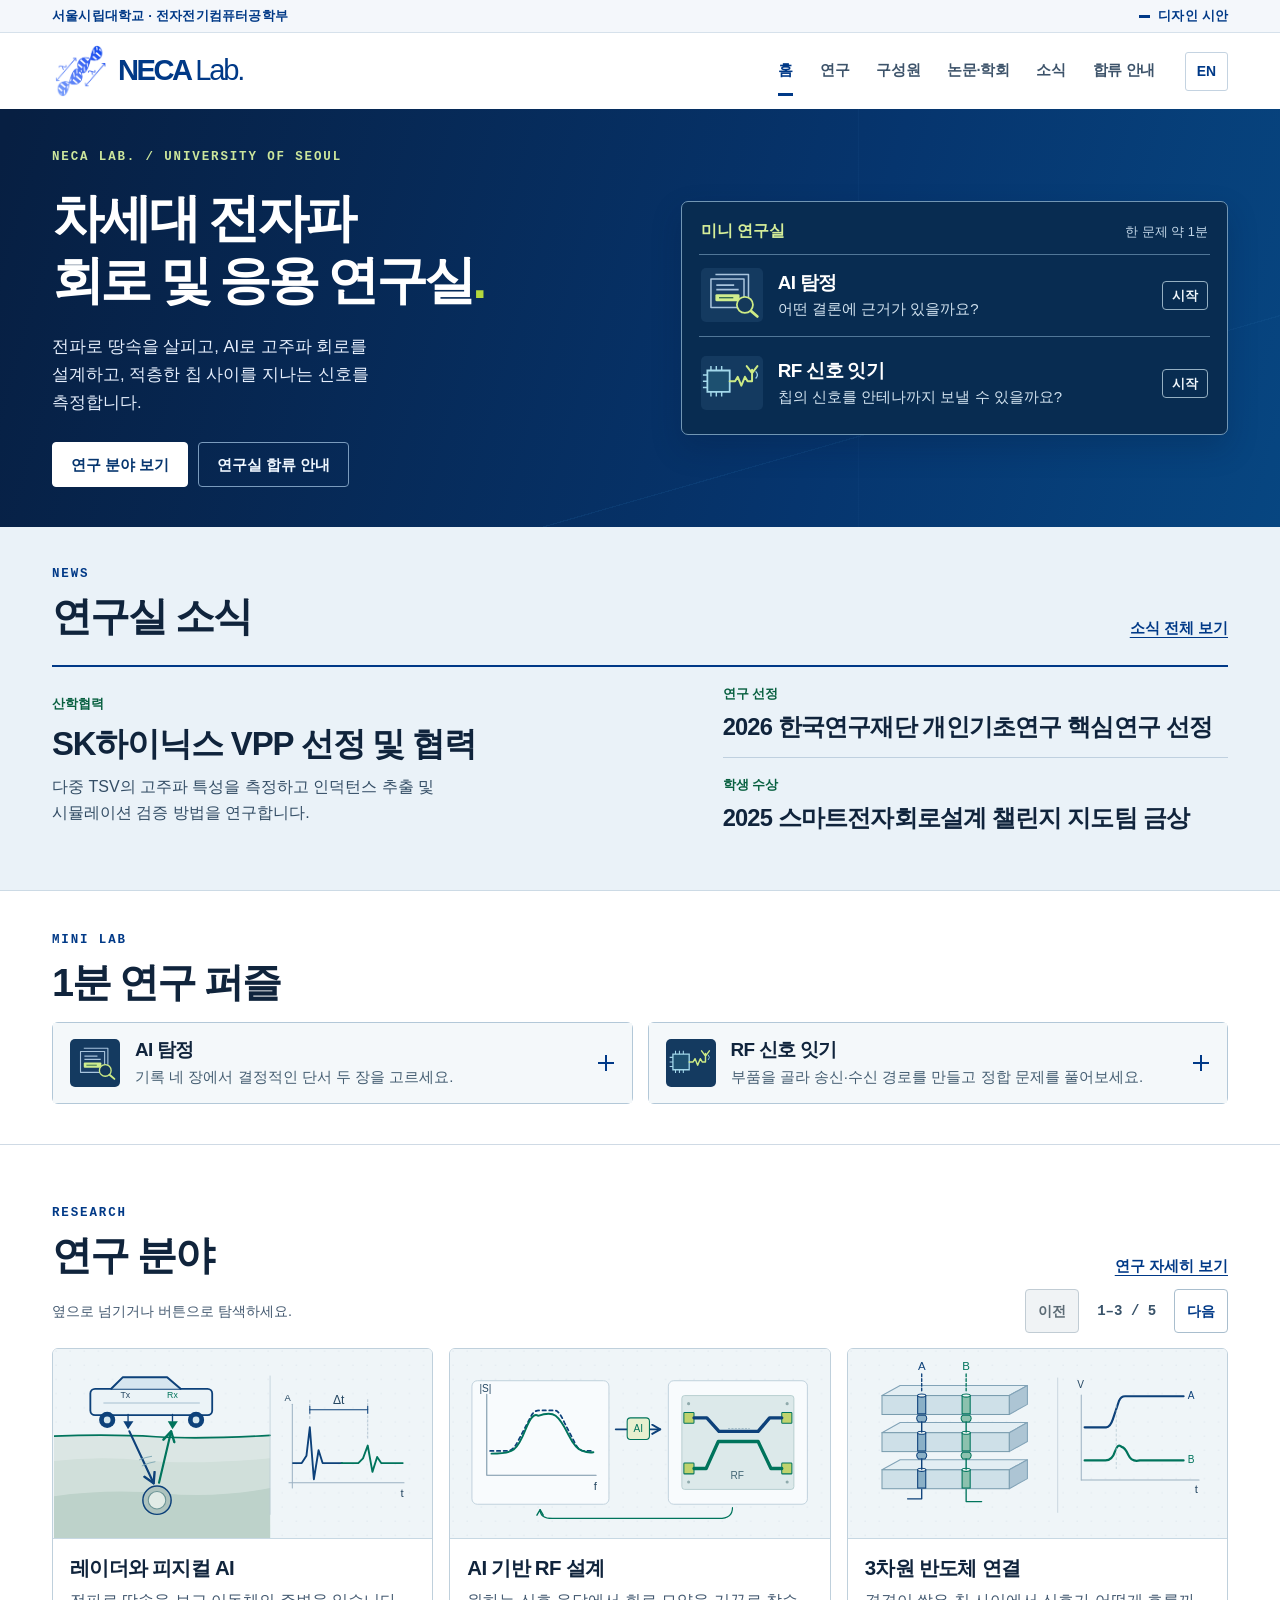
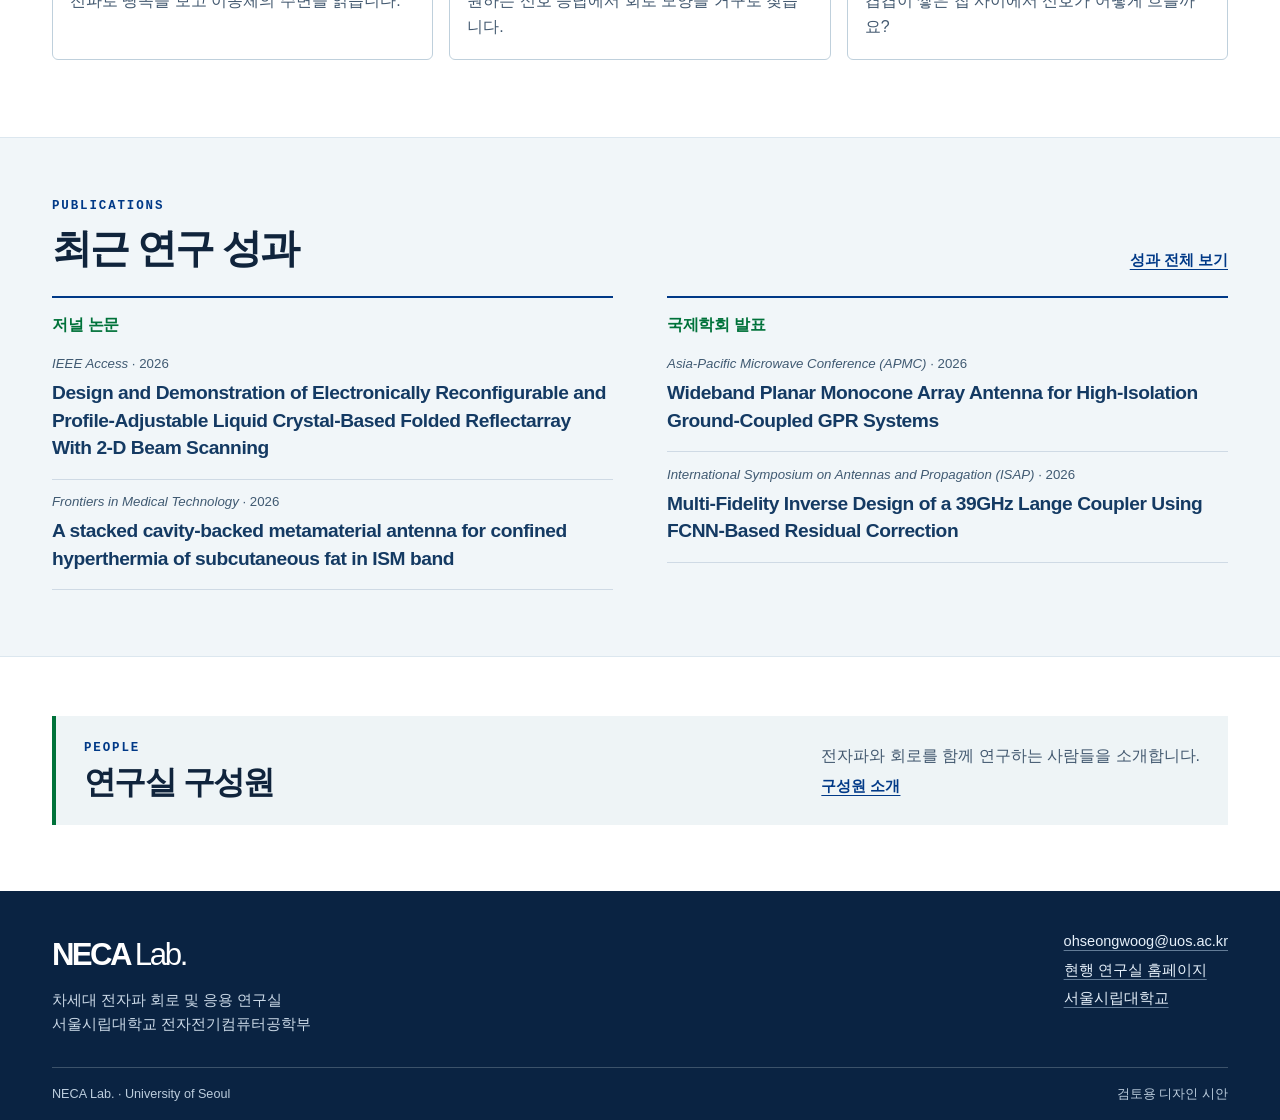
==== commit 6967898b: "Replace the beam demo with bilingual AI and RF puzzles and swipeable research cards" ====
--- a/preview/index.html
+++ b/preview/index.html
@@ -1,2 +1,2 @@
-<!doctype html><html lang="ko"><head><meta charset="utf-8"><meta name="viewport" content="width=device-width,initial-scale=1"><meta name="robots" content="noindex,nofollow,noarchive"><meta name="referrer" content="strict-origin-when-cross-origin"><meta name="theme-color" content="#003987"><meta name="description" content="서울시립대학교 차세대 전자파 회로 및 응용 연구실 | NECA Lab., University of Seoul."><title>NECA Lab. · 홈 / Home</title><link href="assets/site.css?v=2" rel="stylesheet"><script defer src="assets/site.js?v=2"></script></head>
-<body data-page="index"><a class="skip" href="#main"><span class="ko" lang="ko">본문 바로가기</span><span class="en" lang="en">Skip to content</span></a><header><div class="top"><div class="wrap"><span><span class="ko" lang="ko">서울시립대학교 · 전자전기컴퓨터공학부</span><span class="en" lang="en">University of Seoul · School of Electrical and Computer Engineering</span></span><span class="preview"><i></i><span class="ko" lang="ko">디자인 시안</span><span class="en" lang="en">Design preview</span></span></div></div><div class="bar wrap"><a class="brand" href="index.html" aria-label="NECA Lab. Home"><img class="brand-mark" src="assets/neca-logo.png" alt="NECA Lab." decoding="async" fetchpriority="high"><span class="brand-word">NECA <span>Lab.</span></span></a><nav id="navigation" aria-label="메인 메뉴 / Main menu"><a href="index.html" aria-current="page"><span class="ko" lang="ko">홈</span><span class="en" lang="en">Home</span></a><a href="research.html"><span class="ko" lang="ko">연구</span><span class="en" lang="en">Research</span></a><a href="people.html"><span class="ko" lang="ko">구성원</span><span class="en" lang="en">People</span></a><a href="publications.html"><span class="ko" lang="ko">논문·학회</span><span class="en" lang="en">Publications</span></a><a href="news.html"><span class="ko" lang="ko">소식</span><span class="en" lang="en">News</span></a><a href="join.html"><span class="ko" lang="ko">합류 안내</span><span class="en" lang="en">Join</span></a></nav><div class="nav-controls"><button type="button" id="language" hidden><span class="ko" lang="en">EN</span><span class="en" lang="ko">한국어</span></button><button type="button" class="hamb" id="menu-trigger" aria-expanded="false" aria-controls="navigation" aria-label="메뉴 / Menu" hidden><span></span><span></span></button></div></div></header><main id="main"><section class="hero"><div class="hero-inner wrap"><div class="hero-copy"><span class="eyebrow">NECA LAB.  /  UNIVERSITY OF SEOUL</span><h1><span class="ko" lang="ko">차세대 전자파<br>회로 및 응용 연구실<span class="term">.</span></span><span class="en" lang="en">Electromagnetic<br>circuits and<br>applications<span class="term">.</span></span></h1><p><span class="ko" lang="ko">전파로 땅속을 살피고, AI로 고주파 회로를 설계하고, 적층한 칩 사이를 지나는 신호를 측정합니다.</span><span class="en" lang="en">We use radar to see below ground, AI to design radio-frequency circuits, and measurements to trace signals between stacked chips.</span></p><div class="actions"><a class="btn white" href="research.html"><span class="ko" lang="ko">연구 분야 보기</span><span class="en" lang="en">Explore research</span></a><a class="btn transparent" href="join.html"><span class="ko" lang="ko">연구실 합류 안내</span><span class="en" lang="en">Join the lab</span></a></div></div><figure class="rig"><div class="rig-head"><span><span class="ko" lang="ko">빔 조향 실험</span><span class="en" lang="en">Beam steering study</span></span><span class="mono">8 × 8&nbsp; / &nbsp;λ/2</span></div><svg class="polar" viewBox="0 0 530 264" aria-label="균일 배열의 정규화 주평면 배열인자 / Normalized principal-plane array factor" role="img"><g class="scan-pattern" data-scan="-25" style="display:none"><path d="M214.00 195.00 L214.03 193.22 L214.12 191.44 L214.28 189.67 L214.50 187.90 L214.77 186.14 L215.11 184.40 L215.51 182.66 L215.98 180.94 L216.50 179.24 L217.08 177.56 L217.71 175.90 L218.41 174.26 L219.16 172.64 L219.97 171.06 L220.83 169.50 L221.75 167.97 L222.72 166.48 L223.74 165.02 L224.81 163.60 L225.93 162.22 L227.10 160.87 L228.31 159.57 L229.57 158.31 L230.87 157.10 L232.22 155.93 L233.60 154.81 L235.02 153.74 L236.48 152.72 L237.97 151.75 L239.50 150.83 L241.06 149.97 L242.64 149.16 L244.26 148.41 L245.90 147.71 L247.56 147.08 L249.24 146.50 L250.94 145.98 L252.66 145.51 L254.40 145.11 L256.14 144.77 L257.90 144.50 L259.67 144.28 L261.44 144.12 L263.22 144.03 L265.00 144.00 L266.78 144.03 L268.56 144.12 L270.33 144.28 L272.10 144.50 L273.86 144.77 L275.60 145.11 L277.34 145.51 L279.06 145.98 L280.76 146.50 L282.44 147.08 L284.10 147.71 L285.74 148.41 L287.36 149.16 L288.94 149.97 L290.50 150.83 L292.03 151.75 L293.52 152.72 L294.98 153.74 L296.40 154.81 L297.78 155.93 L299.13 157.10 L300.43 158.31 L301.69 159.57 L302.90 160.87 L304.07 162.22 L305.19 163.60 L306.26 165.02 L307.28 166.48 L308.25 167.97 L309.17 169.50 L310.03 171.06 L310.84 172.64 L311.59 174.26 L312.29 175.90 L312.92 177.56 L313.50 179.24 L314.02 180.94 L314.49 182.66 L314.89 184.40 L315.23 186.14 L315.50 187.90 L315.72 189.67 L315.88 191.44 L315.97 193.22 L316.00 195.00" class="polar-grid"/><path d="M163.00 195.00 L163.06 191.44 L163.25 187.88 L163.56 184.34 L163.99 180.80 L164.55 177.29 L165.23 173.79 L166.03 170.32 L166.95 166.88 L167.99 163.48 L169.15 160.11 L170.43 156.79 L171.82 153.51 L173.32 150.29 L174.94 147.11 L176.67 144.00 L178.50 140.95 L180.44 137.96 L182.48 135.05 L184.62 132.20 L186.86 129.44 L189.20 126.75 L191.63 124.14 L194.14 121.63 L196.75 119.20 L199.44 116.86 L202.20 114.62 L205.05 112.48 L207.96 110.44 L210.95 108.50 L214.00 106.67 L217.11 104.94 L220.29 103.32 L223.51 101.82 L226.79 100.43 L230.11 99.15 L233.48 97.99 L236.88 96.95 L240.32 96.03 L243.79 95.23 L247.29 94.55 L250.80 93.99 L254.34 93.56 L257.88 93.25 L261.44 93.06 L265.00 93.00 L268.56 93.06 L272.12 93.25 L275.66 93.56 L279.20 93.99 L282.71 94.55 L286.21 95.23 L289.68 96.03 L293.12 96.95 L296.52 97.99 L299.89 99.15 L303.21 100.43 L306.49 101.82 L309.71 103.32 L312.89 104.94 L316.00 106.67 L319.05 108.50 L322.04 110.44 L324.95 112.48 L327.80 114.62 L330.56 116.86 L333.25 119.20 L335.86 121.63 L338.37 124.14 L340.80 126.75 L343.14 129.44 L345.38 132.20 L347.52 135.05 L349.56 137.96 L351.50 140.95 L353.33 144.00 L355.06 147.11 L356.68 150.29 L358.18 153.51 L359.57 156.79 L360.85 160.11 L362.01 163.48 L363.05 166.88 L363.97 170.32 L364.77 173.79 L365.45 177.29 L366.01 180.80 L366.44 184.34 L366.75 187.88 L366.94 191.44 L367.00 195.00" class="polar-grid"/><path d="M112.00 195.00 L112.09 189.66 L112.37 184.33 L112.84 179.01 L113.49 173.71 L114.32 168.43 L115.34 163.19 L116.54 157.99 L117.93 152.83 L119.49 147.72 L121.23 142.67 L123.14 137.69 L125.23 132.77 L127.48 127.93 L129.91 123.17 L132.50 118.50 L135.25 113.92 L138.16 109.44 L141.22 105.07 L144.43 100.80 L147.80 96.65 L151.30 92.62 L154.94 88.72 L158.72 84.94 L162.62 81.30 L166.65 77.80 L170.80 74.43 L175.07 71.22 L179.44 68.16 L183.92 65.25 L188.50 62.50 L193.17 59.91 L197.93 57.48 L202.77 55.23 L207.69 53.14 L212.67 51.23 L217.72 49.49 L222.83 47.93 L227.99 46.54 L233.19 45.34 L238.43 44.32 L243.71 43.49 L249.01 42.84 L254.33 42.37 L259.66 42.09 L265.00 42.00 L270.34 42.09 L275.67 42.37 L280.99 42.84 L286.29 43.49 L291.57 44.32 L296.81 45.34 L302.01 46.54 L307.17 47.93 L312.28 49.49 L317.33 51.23 L322.31 53.14 L327.23 55.23 L332.07 57.48 L336.83 59.91 L341.50 62.50 L346.08 65.25 L350.56 68.16 L354.93 71.22 L359.20 74.43 L363.35 77.80 L367.38 81.30 L371.28 84.94 L375.06 88.72 L378.70 92.62 L382.20 96.65 L385.57 100.80 L388.78 105.07 L391.84 109.44 L394.75 113.92 L397.50 118.50 L400.09 123.17 L402.52 127.93 L404.77 132.77 L406.86 137.69 L408.77 142.67 L410.51 147.72 L412.07 152.83 L413.46 157.99 L414.66 163.19 L415.68 168.43 L416.51 173.71 L417.16 179.01 L417.63 184.33 L417.91 189.66 L418.00 195.00" class="polar-grid"/><path d="M 265 195 L 107.00 195.00" class="polar-grid"/><path d="M 265 195 L 112.38 154.11" class="polar-grid"/><path d="M 265 195 L 128.17 116.00" class="polar-grid"/><path d="M 265 195 L 153.28 83.28" class="polar-grid"/><path d="M 265 195 L 186.00 58.17" class="polar-grid"/><path d="M 265 195 L 224.11 42.38" class="polar-grid"/><path d="M 265 195 L 265.00 37.00" class="polar-grid"/><path d="M 265 195 L 305.89 42.38" class="polar-grid"/><path d="M 265 195 L 344.00 58.17" class="polar-grid"/><path d="M 265 195 L 376.72 83.28" class="polar-grid"/><path d="M 265 195 L 401.83 116.00" class="polar-grid"/><path d="M 265 195 L 417.62 154.11" class="polar-grid"/><path d="M 265 195 L 423.00 195.00" class="polar-grid"/><text class="axis-label" x="102.11" y="114.50" text-anchor="middle">−60°</text><text class="axis-label" x="265.00" y="29.00" text-anchor="middle">0°</text><text class="axis-label" x="426.89" y="114.50" text-anchor="middle">+60°</text><path class="pattern-fill" d="M265 195 L244.94 195.00 L244.94 194.91 L244.94 194.82 L244.95 194.74 L244.96 194.65 L244.98 194.56 L244.99 194.48 L245.02 194.39 L245.04 194.30 L245.07 194.22 L245.10 194.13 L245.13 194.05 L245.17 193.96 L245.21 193.88 L245.25 193.79 L245.30 193.71 L245.35 193.63 L245.41 193.54 L245.47 193.46 L245.53 193.38 L245.60 193.30 L245.67 193.22 L245.74 193.15 L245.82 193.07 L245.90 192.99 L245.99 192.92 L246.08 192.84 L246.17 192.77 L246.27 192.70 L246.37 192.63 L246.48 192.56 L246.60 192.50 L246.71 192.43 L246.83 192.37 L246.96 192.30 L247.09 192.24 L247.23 192.19 L247.37 192.13 L247.52 192.07 L247.67 192.02 L247.83 191.97 L248.00 191.93 L248.17 191.88 L248.34 191.84 L248.52 191.80 L248.71 191.76 L248.90 191.73 L249.10 191.69 L249.31 191.66 L249.52 191.64 L249.74 191.62 L249.97 191.60 L250.20 191.58 L250.44 191.57 L250.68 191.56 L250.93 191.56 L251.19 191.56 L251.46 191.56 L251.74 191.57 L252.02 191.58 L252.31 191.60 L252.60 191.62 L252.91 191.65 L253.22 191.68 L253.54 191.71 L253.87 191.75 L254.20 191.80 L254.54 191.85 L254.90 191.91 L255.25 191.97 L255.62 192.04 L256.00 192.12 L256.38 192.20 L256.77 192.29 L257.17 192.38 L257.57 192.48 L257.99 192.59 L258.41 192.70 L258.84 192.82 L259.28 192.95 L259.73 193.08 L260.18 193.22 L260.64 193.37 L261.11 193.53 L261.59 193.69 L262.08 193.86 L262.57 194.04 L263.07 194.23 L263.57 194.42 L264.09 194.63 L264.60 194.84 L264.87 194.95 L264.34 194.72 L263.80 194.48 L263.25 194.24 L262.70 193.99 L262.15 193.73 L261.59 193.46 L261.02 193.19 L260.45 192.90 L259.88 192.61 L259.30 192.31 L258.72 192.00 L258.13 191.69 L257.55 191.36 L256.96 191.03 L256.36 190.69 L255.77 190.35 L255.18 189.99 L254.58 189.63 L253.99 189.27 L253.39 188.89 L252.80 188.51 L252.21 188.13 L251.62 187.73 L251.03 187.33 L250.44 186.93 L249.86 186.52 L249.29 186.11 L248.71 185.69 L248.15 185.27 L247.59 184.85 L247.04 184.42 L246.49 183.99 L245.96 183.56 L245.43 183.12 L244.91 182.69 L244.40 182.25 L243.91 181.82 L243.42 181.39 L242.95 180.95 L242.50 180.52 L242.05 180.10 L241.62 179.67 L241.21 179.26 L240.82 178.84 L240.44 178.43 L240.08 178.03 L239.74 177.64 L239.42 177.26 L239.12 176.88 L238.85 176.52 L238.59 176.16 L238.36 175.82 L238.15 175.49 L237.97 175.18 L237.81 174.88 L237.68 174.60 L237.58 174.33 L237.50 174.09 L237.45 173.86 L237.43 173.66 L237.45 173.47 L237.49 173.31 L237.56 173.17 L237.67 173.06 L237.81 172.98 L237.98 172.92 L238.18 172.89 L238.42 172.89 L238.69 172.93 L239.00 172.99 L239.35 173.09 L239.73 173.22 L240.14 173.39 L240.60 173.60 L241.09 173.84 L241.61 174.13 L242.18 174.45 L242.78 174.82 L243.42 175.23 L244.10 175.68 L244.81 176.17 L245.56 176.72 L246.35 177.30 L247.18 177.94 L248.04 178.62 L248.94 179.36 L249.88 180.14 L250.85 180.97 L251.86 181.86 L252.90 182.80 L253.98 183.78 L255.09 184.83 L256.23 185.92 L257.41 187.07 L258.62 188.28 L259.86 189.54 L261.13 190.85 L262.43 192.22 L263.75 193.64 L264.89 194.88 L263.52 193.35 L262.11 191.76 L260.69 190.12 L259.24 188.43 L257.77 186.68 L256.28 184.88 L254.78 183.03 L253.26 181.13 L251.72 179.18 L250.17 177.17 L248.61 175.12 L247.05 173.03 L245.47 170.88 L243.89 168.70 L242.30 166.47 L240.71 164.19 L239.13 161.88 L237.54 159.53 L235.96 157.15 L234.38 154.73 L232.81 152.28 L231.25 149.80 L229.70 147.29 L228.17 144.76 L226.65 142.21 L225.14 139.64 L223.66 137.05 L222.20 134.44 L220.76 131.83 L219.35 129.20 L217.97 126.57 L216.62 123.94 L215.30 121.31 L214.01 118.68 L212.75 116.06 L211.54 113.46 L210.36 110.86 L209.22 108.28 L208.13 105.73 L207.08 103.20 L206.07 100.70 L205.12 98.23 L204.21 95.79 L203.35 93.40 L202.54 91.04 L201.78 88.74 L201.08 86.48 L200.43 84.28 L199.84 82.14 L199.30 80.05 L198.82 78.03 L198.40 76.08 L198.04 74.20 L197.74 72.40 L197.50 70.67 L197.31 69.03 L197.19 67.46 L197.13 65.99 L197.12 64.61 L197.18 63.32 L197.30 62.13 L197.47 61.03 L197.71 60.04 L198.01 59.15 L198.36 58.37 L198.77 57.69 L199.24 57.13 L199.76 56.67 L200.34 56.33 L200.97 56.11 L201.66 56.00 L202.39 56.01 L203.18 56.14 L204.01 56.39 L204.89 56.75 L205.81 57.24 L206.78 57.84 L207.79 58.57 L208.84 59.42 L209.93 60.38 L211.05 61.47 L212.20 62.67 L213.39 63.99 L214.61 65.42 L215.85 66.97 L217.12 68.63 L218.41 70.39 L219.72 72.27 L221.05 74.26 L222.40 76.34 L223.75 78.53 L225.12 80.81 L226.50 83.19 L227.88 85.66 L229.27 88.22 L230.66 90.86 L232.05 93.58 L233.43 96.37 L234.81 99.24 L236.18 102.18 L237.54 105.17 L238.89 108.23 L240.22 111.34 L241.54 114.50 L242.84 117.71 L244.12 120.95 L245.37 124.23 L246.61 127.53 L247.81 130.86 L249.00 134.21 L250.15 137.57 L251.27 140.94 L252.36 144.31 L253.42 147.68 L254.45 151.04 L255.44 154.39 L256.39 157.72 L257.31 161.02 L258.19 164.30 L259.04 167.54 L259.84 170.74 L260.61 173.90 L261.34 177.01 L262.03 180.06 L262.68 183.05 L263.29 185.99 L263.86 188.85 L264.39 191.64 L264.89 194.36 L264.66 193.00 L264.24 190.45 L263.86 187.98 L263.51 185.60 L263.20 183.32 L262.93 181.13 L262.69 179.04 L262.48 177.06 L262.30 175.17 L262.16 173.40 L262.04 171.72 L261.95 170.16 L261.89 168.71 L261.85 167.37 L261.84 166.14 L261.85 165.03 L261.88 164.03 L261.93 163.14 L262.00 162.36 L262.09 161.70 L262.19 161.14 L262.30 160.70 L262.43 160.37 L262.56 160.15 L262.71 160.03 L262.86 160.02 L263.02 160.11 L263.18 160.30 L263.35 160.59 L263.51 160.97 L263.68 161.45 L263.85 162.01 L264.01 162.67 L264.17 163.40 L264.33 164.22 L264.48 165.11 L264.62 166.07 L264.76 167.10 L264.88 168.20 L265.00 169.35 L265.11 170.56 L265.20 171.83 L265.29 173.14 L265.36 174.49 L265.42 175.88 L265.46 177.30 L265.50 178.75 L265.52 180.23 L265.52 181.72 L265.51 183.24 L265.49 184.76 L265.46 186.29 L265.41 187.82 L265.35 189.35 L265.27 190.87 L265.18 192.39 L265.08 193.89 L265.03 194.64 L265.15 193.18 L265.28 191.75 L265.43 190.35 L265.58 188.98 L265.74 187.65 L265.91 186.36 L266.08 185.11 L266.26 183.91 L266.45 182.76 L266.64 181.66 L266.83 180.61 L267.02 179.62 L267.22 178.69 L267.42 177.82 L267.61 177.00 L267.80 176.25 L267.99 175.57 L268.18 174.95 L268.36 174.39 L268.53 173.90 L268.70 173.48 L268.86 173.13 L269.01 172.84 L269.15 172.62 L269.28 172.47 L269.40 172.38 L269.50 172.36 L269.60 172.40 L269.68 172.51 L269.74 172.68 L269.79 172.92 L269.83 173.21 L269.85 173.56 L269.86 173.97 L269.84 174.43 L269.81 174.95 L269.77 175.51 L269.71 176.13 L269.63 176.79 L269.53 177.49 L269.41 178.24 L269.28 179.02 L269.13 179.84 L268.97 180.70 L268.78 181.58 L268.59 182.49 L268.37 183.43 L268.14 184.39 L267.90 185.37 L267.64 186.36 L267.37 187.37 L267.09 188.38 L266.79 189.41 L266.48 190.44 L266.16 191.47 L265.84 192.50 L265.50 193.53 L265.15 194.55 L265.20 194.43 L265.56 193.43 L265.92 192.45 L266.28 191.47 L266.65 190.52 L267.02 189.59 L267.39 188.68 L267.76 187.80 L268.13 186.94 L268.50 186.12 L268.86 185.32 L269.22 184.56 L269.57 183.83 L269.91 183.14 L270.25 182.48 L270.58 181.86 L270.90 181.28 L271.20 180.74 L271.50 180.24 L271.78 179.78 L272.04 179.37 L272.29 178.99 L272.53 178.66 L272.75 178.38 L272.95 178.13 L273.14 177.93 L273.31 177.78 L273.46 177.66 L273.58 177.59 L273.69 177.57 L273.78 177.58 L273.85 177.64 L273.89 177.73 L273.92 177.87 L273.92 178.05 L273.90 178.26 L273.86 178.51 L273.80 178.80 L273.71 179.12 L273.60 179.48 L273.47 179.87 L273.32 180.29 L273.15 180.74 L272.96 181.21 L272.75 181.72 L272.51 182.25 L272.26 182.80 L271.98 183.38 L271.69 183.97 L271.38 184.59 L271.05 185.22 L270.71 185.86 L270.35 186.53 L269.97 187.20 L269.58 187.88 L269.17 188.58 L268.75 189.28 L268.32 189.98 L267.88 190.69 L267.42 191.41 L266.96 192.12 L266.49 192.83 L266.01 193.54 L265.52 194.25 L265.03 194.95 L265.46 194.35 L265.96 193.66 L266.47 192.98 L266.97 192.31 L267.47 191.66 L267.98 191.01 L268.48 190.38 L268.98 189.76 L269.48 189.16 L269.97 188.58 L270.46 188.01 L270.94 187.47 L271.41 186.94 L271.88 186.43 L272.33 185.94 L272.78 185.48 L273.22 185.03 L273.64 184.61 L274.05 184.21 L274.45 183.84 L274.84 183.48 L275.21 183.16 L275.56 182.85 L275.90 182.57 L276.22 182.31 L276.53 182.08 L276.82 181.87 L277.09 181.69 L277.34 181.53 L277.58 181.40 L277.79 181.28 L277.98 181.20 L278.16 181.13 L278.32 181.09 L278.45 181.07 L278.56 181.08 L278.66 181.10 L278.73 181.15 L278.78 181.22 L278.82 181.30 L278.83 181.41 L278.82 181.54 L278.79 181.69 L278.74 181.85 L278.67 182.03 L278.57 182.23 L278.46 182.45 L278.33 182.68 L278.18 182.92 L278.01 183.18 L277.82 183.46 L277.61 183.74 L277.39 184.04 L277.14 184.35 L276.88 184.67 L276.60 185.00 L276.31 185.34 L276.00 185.69 L275.67 186.04 L275.33 186.41 L274.98 186.78 L274.61 187.15 L274.22 187.53 L273.83 187.92 L273.42 188.30 L273.00 188.70 L272.57 189.09 L272.12 189.48 L271.67 189.88 L271.21 190.28 L270.74 190.67 L270.26 191.07 L269.78 191.46 L269.29 191.86 L268.79 192.25 L268.28 192.64 L267.77 193.02 L267.26 193.40 L266.74 193.78 L266.22 194.15 L265.70 194.52 L265.17 194.88 L265.36 194.76 L265.89 194.41 L266.42 194.06 L266.94 193.73 L267.47 193.39 L268.00 193.07 L268.53 192.75 L269.05 192.44 L269.57 192.14 L270.09 191.85 L270.61 191.57 L271.12 191.29 L271.62 191.02 L272.13 190.76 L272.62 190.51 L273.11 190.27 L273.60 190.04 L274.08 189.81 L274.55 189.60 L275.02 189.39 L275.48 189.19 L275.93 189.00 L276.37 188.82 L276.81 188.65 L277.24 188.49 L277.66 188.34 L278.07 188.20 L278.47 188.06 L278.87 187.93 L279.25 187.82 L279.63 187.71 L280.00 187.61 L280.35 187.51 L280.70 187.43 L281.04 187.35 L281.37 187.28 L281.69 187.22 L282.00 187.16 L282.30 187.12 L282.59 187.08 L282.87 187.05 L283.14 187.02 L283.40 187.00 L283.65 186.99 L283.89 186.98 L284.12 186.98 L284.34 186.99 L284.56 187.00 L284.76 187.02 L284.95 187.04 L285.14 187.07 L285.31 187.10 L285.48 187.14 L285.64 187.18 L285.79 187.23 L285.93 187.28 L286.06 187.33 L286.19 187.39 L286.30 187.46 L286.41 187.52 L286.51 187.59 L286.61 187.67 L286.69 187.74 L286.77 187.82 L286.84 187.90 L286.91 187.99 L286.96 188.07 L287.02 188.16 L287.06 188.26 L287.10 188.35 L287.13 188.44 L287.16 188.54 L287.18 188.64 L287.20 188.74 L287.21 188.84 L287.22 188.94 L287.22 189.05 L287.21 189.15 L287.21 189.26 L287.20 189.36 L287.18 189.47 L287.16 189.58 L287.14 189.68 L287.11 189.79 L287.08 189.90 L287.05 190.01 L287.02 190.12 L286.98 190.23 L286.94 190.34 L286.90 190.45 L286.86 190.55 L286.81 190.66 L286.76 190.77 L286.71 190.88 L286.66 190.99 L286.61 191.09 L286.56 191.20 L286.51 191.30 L286.45 191.41 L286.40 191.52 L286.34 191.62 L286.29 191.72 L286.23 191.83 L286.18 191.93 L286.12 192.03 L286.07 192.13 L286.01 192.23 L285.96 192.33 L285.91 192.43 L285.85 192.53 L285.80 192.63 L285.75 192.73 L285.70 192.82 L285.65 192.92 L285.61 193.02 L285.56 193.11 L285.52 193.20 L285.48 193.30 L285.44 193.39 L285.40 193.48 L285.36 193.58 L285.33 193.67 L285.29 193.76 L285.26 193.85 L285.23 193.94 L285.21 194.03 L285.18 194.12 L285.16 194.21 L285.14 194.30 L285.12 194.39 L285.11 194.47 L285.09 194.56 L285.08 194.65 L285.07 194.74 L285.07 194.82 L285.06 194.91 L285.06 195.00 Z"/><path class="pattern-line" d="M244.94 195.00 L244.94 194.91 L244.94 194.82 L244.95 194.74 L244.96 194.65 L244.98 194.56 L244.99 194.48 L245.02 194.39 L245.04 194.30 L245.07 194.22 L245.10 194.13 L245.13 194.05 L245.17 193.96 L245.21 193.88 L245.25 193.79 L245.30 193.71 L245.35 193.63 L245.41 193.54 L245.47 193.46 L245.53 193.38 L245.60 193.30 L245.67 193.22 L245.74 193.15 L245.82 193.07 L245.90 192.99 L245.99 192.92 L246.08 192.84 L246.17 192.77 L246.27 192.70 L246.37 192.63 L246.48 192.56 L246.60 192.50 L246.71 192.43 L246.83 192.37 L246.96 192.30 L247.09 192.24 L247.23 192.19 L247.37 192.13 L247.52 192.07 L247.67 192.02 L247.83 191.97 L248.00 191.93 L248.17 191.88 L248.34 191.84 L248.52 191.80 L248.71 191.76 L248.90 191.73 L249.10 191.69 L249.31 191.66 L249.52 191.64 L249.74 191.62 L249.97 191.60 L250.20 191.58 L250.44 191.57 L250.68 191.56 L250.93 191.56 L251.19 191.56 L251.46 191.56 L251.74 191.57 L252.02 191.58 L252.31 191.60 L252.60 191.62 L252.91 191.65 L253.22 191.68 L253.54 191.71 L253.87 191.75 L254.20 191.80 L254.54 191.85 L254.90 191.91 L255.25 191.97 L255.62 192.04 L256.00 192.12 L256.38 192.20 L256.77 192.29 L257.17 192.38 L257.57 192.48 L257.99 192.59 L258.41 192.70 L258.84 192.82 L259.28 192.95 L259.73 193.08 L260.18 193.22 L260.64 193.37 L261.11 193.53 L261.59 193.69 L262.08 193.86 L262.57 194.04 L263.07 194.23 L263.57 194.42 L264.09 194.63 L264.60 194.84 L264.87 194.95 L264.34 194.72 L263.80 194.48 L263.25 194.24 L262.70 193.99 L262.15 193.73 L261.59 193.46 L261.02 193.19 L260.45 192.90 L259.88 192.61 L259.30 192.31 L258.72 192.00 L258.13 191.69 L257.55 191.36 L256.96 191.03 L256.36 190.69 L255.77 190.35 L255.18 189.99 L254.58 189.63 L253.99 189.27 L253.39 188.89 L252.80 188.51 L252.21 188.13 L251.62 187.73 L251.03 187.33 L250.44 186.93 L249.86 186.52 L249.29 186.11 L248.71 185.69 L248.15 185.27 L247.59 184.85 L247.04 184.42 L246.49 183.99 L245.96 183.56 L245.43 183.12 L244.91 182.69 L244.40 182.25 L243.91 181.82 L243.42 181.39 L242.95 180.95 L242.50 180.52 L242.05 180.10 L241.62 179.67 L241.21 179.26 L240.82 178.84 L240.44 178.43 L240.08 178.03 L239.74 177.64 L239.42 177.26 L239.12 176.88 L238.85 176.52 L238.59 176.16 L238.36 175.82 L238.15 175.49 L237.97 175.18 L237.81 174.88 L237.68 174.60 L237.58 174.33 L237.50 174.09 L237.45 173.86 L237.43 173.66 L237.45 173.47 L237.49 173.31 L237.56 173.17 L237.67 173.06 L237.81 172.98 L237.98 172.92 L238.18 172.89 L238.42 172.89 L238.69 172.93 L239.00 172.99 L239.35 173.09 L239.73 173.22 L240.14 173.39 L240.60 173.60 L241.09 173.84 L241.61 174.13 L242.18 174.45 L242.78 174.82 L243.42 175.23 L244.10 175.68 L244.81 176.17 L245.56 176.72 L246.35 177.30 L247.18 177.94 L248.04 178.62 L248.94 179.36 L249.88 180.14 L250.85 180.97 L251.86 181.86 L252.90 182.80 L253.98 183.78 L255.09 184.83 L256.23 185.92 L257.41 187.07 L258.62 188.28 L259.86 189.54 L261.13 190.85 L262.43 192.22 L263.75 193.64 L264.89 194.88 L263.52 193.35 L262.11 191.76 L260.69 190.12 L259.24 188.43 L257.77 186.68 L256.28 184.88 L254.78 183.03 L253.26 181.13 L251.72 179.18 L250.17 177.17 L248.61 175.12 L247.05 173.03 L245.47 170.88 L243.89 168.70 L242.30 166.47 L240.71 164.19 L239.13 161.88 L237.54 159.53 L235.96 157.15 L234.38 154.73 L232.81 152.28 L231.25 149.80 L229.70 147.29 L228.17 144.76 L226.65 142.21 L225.14 139.64 L223.66 137.05 L222.20 134.44 L220.76 131.83 L219.35 129.20 L217.97 126.57 L216.62 123.94 L215.30 121.31 L214.01 118.68 L212.75 116.06 L211.54 113.46 L210.36 110.86 L209.22 108.28 L208.13 105.73 L207.08 103.20 L206.07 100.70 L205.12 98.23 L204.21 95.79 L203.35 93.40 L202.54 91.04 L201.78 88.74 L201.08 86.48 L200.43 84.28 L199.84 82.14 L199.30 80.05 L198.82 78.03 L198.40 76.08 L198.04 74.20 L197.74 72.40 L197.50 70.67 L197.31 69.03 L197.19 67.46 L197.13 65.99 L197.12 64.61 L197.18 63.32 L197.30 62.13 L197.47 61.03 L197.71 60.04 L198.01 59.15 L198.36 58.37 L198.77 57.69 L199.24 57.13 L199.76 56.67 L200.34 56.33 L200.97 56.11 L201.66 56.00 L202.39 56.01 L203.18 56.14 L204.01 56.39 L204.89 56.75 L205.81 57.24 L206.78 57.84 L207.79 58.57 L208.84 59.42 L209.93 60.38 L211.05 61.47 L212.20 62.67 L213.39 63.99 L214.61 65.42 L215.85 66.97 L217.12 68.63 L218.41 70.39 L219.72 72.27 L221.05 74.26 L222.40 76.34 L223.75 78.53 L225.12 80.81 L226.50 83.19 L227.88 85.66 L229.27 88.22 L230.66 90.86 L232.05 93.58 L233.43 96.37 L234.81 99.24 L236.18 102.18 L237.54 105.17 L238.89 108.23 L240.22 111.34 L241.54 114.50 L242.84 117.71 L244.12 120.95 L245.37 124.23 L246.61 127.53 L247.81 130.86 L249.00 134.21 L250.15 137.57 L251.27 140.94 L252.36 144.31 L253.42 147.68 L254.45 151.04 L255.44 154.39 L256.39 157.72 L257.31 161.02 L258.19 164.30 L259.04 167.54 L259.84 170.74 L260.61 173.90 L261.34 177.01 L262.03 180.06 L262.68 183.05 L263.29 185.99 L263.86 188.85 L264.39 191.64 L264.89 194.36 L264.66 193.00 L264.24 190.45 L263.86 187.98 L263.51 185.60 L263.20 183.32 L262.93 181.13 L262.69 179.04 L262.48 177.06 L262.30 175.17 L262.16 173.40 L262.04 171.72 L261.95 170.16 L261.89 168.71 L261.85 167.37 L261.84 166.14 L261.85 165.03 L261.88 164.03 L261.93 163.14 L262.00 162.36 L262.09 161.70 L262.19 161.14 L262.30 160.70 L262.43 160.37 L262.56 160.15 L262.71 160.03 L262.86 160.02 L263.02 160.11 L263.18 160.30 L263.35 160.59 L263.51 160.97 L263.68 161.45 L263.85 162.01 L264.01 162.67 L264.17 163.40 L264.33 164.22 L264.48 165.11 L264.62 166.07 L264.76 167.10 L264.88 168.20 L265.00 169.35 L265.11 170.56 L265.20 171.83 L265.29 173.14 L265.36 174.49 L265.42 175.88 L265.46 177.30 L265.50 178.75 L265.52 180.23 L265.52 181.72 L265.51 183.24 L265.49 184.76 L265.46 186.29 L265.41 187.82 L265.35 189.35 L265.27 190.87 L265.18 192.39 L265.08 193.89 L265.03 194.64 L265.15 193.18 L265.28 191.75 L265.43 190.35 L265.58 188.98 L265.74 187.65 L265.91 186.36 L266.08 185.11 L266.26 183.91 L266.45 182.76 L266.64 181.66 L266.83 180.61 L267.02 179.62 L267.22 178.69 L267.42 177.82 L267.61 177.00 L267.80 176.25 L267.99 175.57 L268.18 174.95 L268.36 174.39 L268.53 173.90 L268.70 173.48 L268.86 173.13 L269.01 172.84 L269.15 172.62 L269.28 172.47 L269.40 172.38 L269.50 172.36 L269.60 172.40 L269.68 172.51 L269.74 172.68 L269.79 172.92 L269.83 173.21 L269.85 173.56 L269.86 173.97 L269.84 174.43 L269.81 174.95 L269.77 175.51 L269.71 176.13 L269.63 176.79 L269.53 177.49 L269.41 178.24 L269.28 179.02 L269.13 179.84 L268.97 180.70 L268.78 181.58 L268.59 182.49 L268.37 183.43 L268.14 184.39 L267.90 185.37 L267.64 186.36 L267.37 187.37 L267.09 188.38 L266.79 189.41 L266.48 190.44 L266.16 191.47 L265.84 192.50 L265.50 193.53 L265.15 194.55 L265.20 194.43 L265.56 193.43 L265.92 192.45 L266.28 191.47 L266.65 190.52 L267.02 189.59 L267.39 188.68 L267.76 187.80 L268.13 186.94 L268.50 186.12 L268.86 185.32 L269.22 184.56 L269.57 183.83 L269.91 183.14 L270.25 182.48 L270.58 181.86 L270.90 181.28 L271.20 180.74 L271.50 180.24 L271.78 179.78 L272.04 179.37 L272.29 178.99 L272.53 178.66 L272.75 178.38 L272.95 178.13 L273.14 177.93 L273.31 177.78 L273.46 177.66 L273.58 177.59 L273.69 177.57 L273.78 177.58 L273.85 177.64 L273.89 177.73 L273.92 177.87 L273.92 178.05 L273.90 178.26 L273.86 178.51 L273.80 178.80 L273.71 179.12 L273.60 179.48 L273.47 179.87 L273.32 180.29 L273.15 180.74 L272.96 181.21 L272.75 181.72 L272.51 182.25 L272.26 182.80 L271.98 183.38 L271.69 183.97 L271.38 184.59 L271.05 185.22 L270.71 185.86 L270.35 186.53 L269.97 187.20 L269.58 187.88 L269.17 188.58 L268.75 189.28 L268.32 189.98 L267.88 190.69 L267.42 191.41 L266.96 192.12 L266.49 192.83 L266.01 193.54 L265.52 194.25 L265.03 194.95 L265.46 194.35 L265.96 193.66 L266.47 192.98 L266.97 192.31 L267.47 191.66 L267.98 191.01 L268.48 190.38 L268.98 189.76 L269.48 189.16 L269.97 188.58 L270.46 188.01 L270.94 187.47 L271.41 186.94 L271.88 186.43 L272.33 185.94 L272.78 185.48 L273.22 185.03 L273.64 184.61 L274.05 184.21 L274.45 183.84 L274.84 183.48 L275.21 183.16 L275.56 182.85 L275.90 182.57 L276.22 182.31 L276.53 182.08 L276.82 181.87 L277.09 181.69 L277.34 181.53 L277.58 181.40 L277.79 181.28 L277.98 181.20 L278.16 181.13 L278.32 181.09 L278.45 181.07 L278.56 181.08 L278.66 181.10 L278.73 181.15 L278.78 181.22 L278.82 181.30 L278.83 181.41 L278.82 181.54 L278.79 181.69 L278.74 181.85 L278.67 182.03 L278.57 182.23 L278.46 182.45 L278.33 182.68 L278.18 182.92 L278.01 183.18 L277.82 183.46 L277.61 183.74 L277.39 184.04 L277.14 184.35 L276.88 184.67 L276.60 185.00 L276.31 185.34 L276.00 185.69 L275.67 186.04 L275.33 186.41 L274.98 186.78 L274.61 187.15 L274.22 187.53 L273.83 187.92 L273.42 188.30 L273.00 188.70 L272.57 189.09 L272.12 189.48 L271.67 189.88 L271.21 190.28 L270.74 190.67 L270.26 191.07 L269.78 191.46 L269.29 191.86 L268.79 192.25 L268.28 192.64 L267.77 193.02 L267.26 193.40 L266.74 193.78 L266.22 194.15 L265.70 194.52 L265.17 194.88 L265.36 194.76 L265.89 194.41 L266.42 194.06 L266.94 193.73 L267.47 193.39 L268.00 193.07 L268.53 192.75 L269.05 192.44 L269.57 192.14 L270.09 191.85 L270.61 191.57 L271.12 191.29 L271.62 191.02 L272.13 190.76 L272.62 190.51 L273.11 190.27 L273.60 190.04 L274.08 189.81 L274.55 189.60 L275.02 189.39 L275.48 189.19 L275.93 189.00 L276.37 188.82 L276.81 188.65 L277.24 188.49 L277.66 188.34 L278.07 188.20 L278.47 188.06 L278.87 187.93 L279.25 187.82 L279.63 187.71 L280.00 187.61 L280.35 187.51 L280.70 187.43 L281.04 187.35 L281.37 187.28 L281.69 187.22 L282.00 187.16 L282.30 187.12 L282.59 187.08 L282.87 187.05 L283.14 187.02 L283.40 187.00 L283.65 186.99 L283.89 186.98 L284.12 186.98 L284.34 186.99 L284.56 187.00 L284.76 187.02 L284.95 187.04 L285.14 187.07 L285.31 187.10 L285.48 187.14 L285.64 187.18 L285.79 187.23 L285.93 187.28 L286.06 187.33 L286.19 187.39 L286.30 187.46 L286.41 187.52 L286.51 187.59 L286.61 187.67 L286.69 187.74 L286.77 187.82 L286.84 187.90 L286.91 187.99 L286.96 188.07 L287.02 188.16 L287.06 188.26 L287.10 188.35 L287.13 188.44 L287.16 188.54 L287.18 188.64 L287.20 188.74 L287.21 188.84 L287.22 188.94 L287.22 189.05 L287.21 189.15 L287.21 189.26 L287.20 189.36 L287.18 189.47 L287.16 189.58 L287.14 189.68 L287.11 189.79 L287.08 189.90 L287.05 190.01 L287.02 190.12 L286.98 190.23 L286.94 190.34 L286.90 190.45 L286.86 190.55 L286.81 190.66 L286.76 190.77 L286.71 190.88 L286.66 190.99 L286.61 191.09 L286.56 191.20 L286.51 191.30 L286.45 191.41 L286.40 191.52 L286.34 191.62 L286.29 191.72 L286.23 191.83 L286.18 191.93 L286.12 192.03 L286.07 192.13 L286.01 192.23 L285.96 192.33 L285.91 192.43 L285.85 192.53 L285.80 192.63 L285.75 192.73 L285.70 192.82 L285.65 192.92 L285.61 193.02 L285.56 193.11 L285.52 193.20 L285.48 193.30 L285.44 193.39 L285.40 193.48 L285.36 193.58 L285.33 193.67 L285.29 193.76 L285.26 193.85 L285.23 193.94 L285.21 194.03 L285.18 194.12 L285.16 194.21 L285.14 194.30 L285.12 194.39 L285.11 194.47 L285.09 194.56 L285.08 194.65 L285.07 194.74 L285.07 194.82 L285.06 194.91 L285.06 195.00"/><circle cx="200.34" cy="56.33" r="4" fill="#e7fa9b"/><path d="M196.00 217.00l9.5 -.4 4.5 2.6 -9.5 .4z" fill="#6cade2" opacity="0.91"/><path d="M209.00 216.45l9.5 -.4 4.5 2.6 -9.5 .4z" fill="#6cade2" opacity="0.91"/><path d="M222.00 215.90l9.5 -.4 4.5 2.6 -9.5 .4z" fill="#6cade2" opacity="0.91"/><path d="M235.00 215.35l9.5 -.4 4.5 2.6 -9.5 .4z" fill="#6cade2" opacity="0.91"/><path d="M248.00 214.80l9.5 -.4 4.5 2.6 -9.5 .4z" fill="#6cade2" opacity="0.91"/><path d="M261.00 214.25l9.5 -.4 4.5 2.6 -9.5 .4z" fill="#6cade2" opacity="0.91"/><path d="M274.00 213.70l9.5 -.4 4.5 2.6 -9.5 .4z" fill="#6cade2" opacity="0.91"/><path d="M287.00 213.15l9.5 -.4 4.5 2.6 -9.5 .4z" fill="#6cade2" opacity="0.91"/><path d="M202.80 220.80l9.5 -.4 4.5 2.6 -9.5 .4z" fill="#6cade2" opacity="0.57"/><path d="M215.80 220.25l9.5 -.4 4.5 2.6 -9.5 .4z" fill="#6cade2" opacity="0.57"/><path d="M228.80 219.70l9.5 -.4 4.5 2.6 -9.5 .4z" fill="#6cade2" opacity="0.57"/><path d="M241.80 219.15l9.5 -.4 4.5 2.6 -9.5 .4z" fill="#6cade2" opacity="0.57"/><path d="M254.80 218.60l9.5 -.4 4.5 2.6 -9.5 .4z" fill="#6cade2" opacity="0.57"/><path d="M267.80 218.05l9.5 -.4 4.5 2.6 -9.5 .4z" fill="#6cade2" opacity="0.57"/><path d="M280.80 217.50l9.5 -.4 4.5 2.6 -9.5 .4z" fill="#6cade2" opacity="0.57"/><path d="M293.80 216.95l9.5 -.4 4.5 2.6 -9.5 .4z" fill="#6cade2" opacity="0.57"/><path d="M209.60 224.60l9.5 -.4 4.5 2.6 -9.5 .4z" fill="#6cade2" opacity="0.91"/><path d="M222.60 224.05l9.5 -.4 4.5 2.6 -9.5 .4z" fill="#6cade2" opacity="0.91"/><path d="M235.60 223.50l9.5 -.4 4.5 2.6 -9.5 .4z" fill="#6cade2" opacity="0.91"/><path d="M248.60 222.95l9.5 -.4 4.5 2.6 -9.5 .4z" fill="#6cade2" opacity="0.91"/><path d="M261.60 222.40l9.5 -.4 4.5 2.6 -9.5 .4z" fill="#6cade2" opacity="0.91"/><path d="M274.60 221.85l9.5 -.4 4.5 2.6 -9.5 .4z" fill="#6cade2" opacity="0.91"/><path d="M287.60 221.30l9.5 -.4 4.5 2.6 -9.5 .4z" fill="#6cade2" opacity="0.91"/><path d="M300.60 220.75l9.5 -.4 4.5 2.6 -9.5 .4z" fill="#6cade2" opacity="0.91"/><path d="M216.40 228.40l9.5 -.4 4.5 2.6 -9.5 .4z" fill="#6cade2" opacity="0.57"/><path d="M229.40 227.85l9.5 -.4 4.5 2.6 -9.5 .4z" fill="#6cade2" opacity="0.57"/><path d="M242.40 227.30l9.5 -.4 4.5 2.6 -9.5 .4z" fill="#6cade2" opacity="0.57"/><path d="M255.40 226.75l9.5 -.4 4.5 2.6 -9.5 .4z" fill="#6cade2" opacity="0.57"/><path d="M268.40 226.20l9.5 -.4 4.5 2.6 -9.5 .4z" fill="#6cade2" opacity="0.57"/><path d="M281.40 225.65l9.5 -.4 4.5 2.6 -9.5 .4z" fill="#6cade2" opacity="0.57"/><path d="M294.40 225.10l9.5 -.4 4.5 2.6 -9.5 .4z" fill="#6cade2" opacity="0.57"/><path d="M307.40 224.55l9.5 -.4 4.5 2.6 -9.5 .4z" fill="#6cade2" opacity="0.57"/><path d="M223.20 232.20l9.5 -.4 4.5 2.6 -9.5 .4z" fill="#6cade2" opacity="0.91"/><path d="M236.20 231.65l9.5 -.4 4.5 2.6 -9.5 .4z" fill="#6cade2" opacity="0.91"/><path d="M249.20 231.10l9.5 -.4 4.5 2.6 -9.5 .4z" fill="#6cade2" opacity="0.91"/><path d="M262.20 230.55l9.5 -.4 4.5 2.6 -9.5 .4z" fill="#6cade2" opacity="0.91"/><path d="M275.20 230.00l9.5 -.4 4.5 2.6 -9.5 .4z" fill="#6cade2" opacity="0.91"/><path d="M288.20 229.45l9.5 -.4 4.5 2.6 -9.5 .4z" fill="#6cade2" opacity="0.91"/><path d="M301.20 228.90l9.5 -.4 4.5 2.6 -9.5 .4z" fill="#6cade2" opacity="0.91"/><path d="M314.20 228.35l9.5 -.4 4.5 2.6 -9.5 .4z" fill="#6cade2" opacity="0.91"/><path d="M230.00 236.00l9.5 -.4 4.5 2.6 -9.5 .4z" fill="#6cade2" opacity="0.57"/><path d="M243.00 235.45l9.5 -.4 4.5 2.6 -9.5 .4z" fill="#6cade2" opacity="0.57"/><path d="M256.00 234.90l9.5 -.4 4.5 2.6 -9.5 .4z" fill="#6cade2" opacity="0.57"/><path d="M269.00 234.35l9.5 -.4 4.5 2.6 -9.5 .4z" fill="#6cade2" opacity="0.57"/><path d="M282.00 233.80l9.5 -.4 4.5 2.6 -9.5 .4z" fill="#6cade2" opacity="0.57"/><path d="M295.00 233.25l9.5 -.4 4.5 2.6 -9.5 .4z" fill="#6cade2" opacity="0.57"/><path d="M308.00 232.70l9.5 -.4 4.5 2.6 -9.5 .4z" fill="#6cade2" opacity="0.57"/><path d="M321.00 232.15l9.5 -.4 4.5 2.6 -9.5 .4z" fill="#6cade2" opacity="0.57"/><path d="M236.80 239.80l9.5 -.4 4.5 2.6 -9.5 .4z" fill="#6cade2" opacity="0.91"/><path d="M249.80 239.25l9.5 -.4 4.5 2.6 -9.5 .4z" fill="#6cade2" opacity="0.91"/><path d="M262.80 238.70l9.5 -.4 4.5 2.6 -9.5 .4z" fill="#6cade2" opacity="0.91"/><path d="M275.80 238.15l9.5 -.4 4.5 2.6 -9.5 .4z" fill="#6cade2" opacity="0.91"/><path d="M288.80 237.60l9.5 -.4 4.5 2.6 -9.5 .4z" fill="#6cade2" opacity="0.91"/><path d="M301.80 237.05l9.5 -.4 4.5 2.6 -9.5 .4z" fill="#6cade2" opacity="0.91"/><path d="M314.80 236.50l9.5 -.4 4.5 2.6 -9.5 .4z" fill="#6cade2" opacity="0.91"/><path d="M327.80 235.95l9.5 -.4 4.5 2.6 -9.5 .4z" fill="#6cade2" opacity="0.91"/><path d="M243.60 243.60l9.5 -.4 4.5 2.6 -9.5 .4z" fill="#6cade2" opacity="0.57"/><path d="M256.60 243.05l9.5 -.4 4.5 2.6 -9.5 .4z" fill="#6cade2" opacity="0.57"/><path d="M269.60 242.50l9.5 -.4 4.5 2.6 -9.5 .4z" fill="#6cade2" opacity="0.57"/><path d="M282.60 241.95l9.5 -.4 4.5 2.6 -9.5 .4z" fill="#6cade2" opacity="0.57"/><path d="M295.60 241.40l9.5 -.4 4.5 2.6 -9.5 .4z" fill="#6cade2" opacity="0.57"/><path d="M308.60 240.85l9.5 -.4 4.5 2.6 -9.5 .4z" fill="#6cade2" opacity="0.57"/><path d="M321.60 240.30l9.5 -.4 4.5 2.6 -9.5 .4z" fill="#6cade2" opacity="0.57"/><path d="M334.60 239.75l9.5 -.4 4.5 2.6 -9.5 .4z" fill="#6cade2" opacity="0.57"/></g><g class="scan-pattern" data-scan="0"><path d="M214.00 195.00 L214.03 193.22 L214.12 191.44 L214.28 189.67 L214.50 187.90 L214.77 186.14 L215.11 184.40 L215.51 182.66 L215.98 180.94 L216.50 179.24 L217.08 177.56 L217.71 175.90 L218.41 174.26 L219.16 172.64 L219.97 171.06 L220.83 169.50 L221.75 167.97 L222.72 166.48 L223.74 165.02 L224.81 163.60 L225.93 162.22 L227.10 160.87 L228.31 159.57 L229.57 158.31 L230.87 157.10 L232.22 155.93 L233.60 154.81 L235.02 153.74 L236.48 152.72 L237.97 151.75 L239.50 150.83 L241.06 149.97 L242.64 149.16 L244.26 148.41 L245.90 147.71 L247.56 147.08 L249.24 146.50 L250.94 145.98 L252.66 145.51 L254.40 145.11 L256.14 144.77 L257.90 144.50 L259.67 144.28 L261.44 144.12 L263.22 144.03 L265.00 144.00 L266.78 144.03 L268.56 144.12 L270.33 144.28 L272.10 144.50 L273.86 144.77 L275.60 145.11 L277.34 145.51 L279.06 145.98 L280.76 146.50 L282.44 147.08 L284.10 147.71 L285.74 148.41 L287.36 149.16 L288.94 149.97 L290.50 150.83 L292.03 151.75 L293.52 152.72 L294.98 153.74 L296.40 154.81 L297.78 155.93 L299.13 157.10 L300.43 158.31 L301.69 159.57 L302.90 160.87 L304.07 162.22 L305.19 163.60 L306.26 165.02 L307.28 166.48 L308.25 167.97 L309.17 169.50 L310.03 171.06 L310.84 172.64 L311.59 174.26 L312.29 175.90 L312.92 177.56 L313.50 179.24 L314.02 180.94 L314.49 182.66 L314.89 184.40 L315.23 186.14 L315.50 187.90 L315.72 189.67 L315.88 191.44 L315.97 193.22 L316.00 195.00" class="polar-grid"/><path d="M163.00 195.00 L163.06 191.44 L163.25 187.88 L163.56 184.34 L163.99 180.80 L164.55 177.29 L165.23 173.79 L166.03 170.32 L166.95 166.88 L167.99 163.48 L169.15 160.11 L170.43 156.79 L171.82 153.51 L173.32 150.29 L174.94 147.11 L176.67 144.00 L178.50 140.95 L180.44 137.96 L182.48 135.05 L184.62 132.20 L186.86 129.44 L189.20 126.75 L191.63 124.14 L194.14 121.63 L196.75 119.20 L199.44 116.86 L202.20 114.62 L205.05 112.48 L207.96 110.44 L210.95 108.50 L214.00 106.67 L217.11 104.94 L220.29 103.32 L223.51 101.82 L226.79 100.43 L230.11 99.15 L233.48 97.99 L236.88 96.95 L240.32 96.03 L243.79 95.23 L247.29 94.55 L250.80 93.99 L254.34 93.56 L257.88 93.25 L261.44 93.06 L265.00 93.00 L268.56 93.06 L272.12 93.25 L275.66 93.56 L279.20 93.99 L282.71 94.55 L286.21 95.23 L289.68 96.03 L293.12 96.95 L296.52 97.99 L299.89 99.15 L303.21 100.43 L306.49 101.82 L309.71 103.32 L312.89 104.94 L316.00 106.67 L319.05 108.50 L322.04 110.44 L324.95 112.48 L327.80 114.62 L330.56 116.86 L333.25 119.20 L335.86 121.63 L338.37 124.14 L340.80 126.75 L343.14 129.44 L345.38 132.20 L347.52 135.05 L349.56 137.96 L351.50 140.95 L353.33 144.00 L355.06 147.11 L356.68 150.29 L358.18 153.51 L359.57 156.79 L360.85 160.11 L362.01 163.48 L363.05 166.88 L363.97 170.32 L364.77 173.79 L365.45 177.29 L366.01 180.80 L366.44 184.34 L366.75 187.88 L366.94 191.44 L367.00 195.00" class="polar-grid"/><path d="M112.00 195.00 L112.09 189.66 L112.37 184.33 L112.84 179.01 L113.49 173.71 L114.32 168.43 L115.34 163.19 L116.54 157.99 L117.93 152.83 L119.49 147.72 L121.23 142.67 L123.14 137.69 L125.23 132.77 L127.48 127.93 L129.91 123.17 L132.50 118.50 L135.25 113.92 L138.16 109.44 L141.22 105.07 L144.43 100.80 L147.80 96.65 L151.30 92.62 L154.94 88.72 L158.72 84.94 L162.62 81.30 L166.65 77.80 L170.80 74.43 L175.07 71.22 L179.44 68.16 L183.92 65.25 L188.50 62.50 L193.17 59.91 L197.93 57.48 L202.77 55.23 L207.69 53.14 L212.67 51.23 L217.72 49.49 L222.83 47.93 L227.99 46.54 L233.19 45.34 L238.43 44.32 L243.71 43.49 L249.01 42.84 L254.33 42.37 L259.66 42.09 L265.00 42.00 L270.34 42.09 L275.67 42.37 L280.99 42.84 L286.29 43.49 L291.57 44.32 L296.81 45.34 L302.01 46.54 L307.17 47.93 L312.28 49.49 L317.33 51.23 L322.31 53.14 L327.23 55.23 L332.07 57.48 L336.83 59.91 L341.50 62.50 L346.08 65.25 L350.56 68.16 L354.93 71.22 L359.20 74.43 L363.35 77.80 L367.38 81.30 L371.28 84.94 L375.06 88.72 L378.70 92.62 L382.20 96.65 L385.57 100.80 L388.78 105.07 L391.84 109.44 L394.75 113.92 L397.50 118.50 L400.09 123.17 L402.52 127.93 L404.77 132.77 L406.86 137.69 L408.77 142.67 L410.51 147.72 L412.07 152.83 L413.46 157.99 L414.66 163.19 L415.68 168.43 L416.51 173.71 L417.16 179.01 L417.63 184.33 L417.91 189.66 L418.00 195.00" class="polar-grid"/><path d="M 265 195 L 107.00 195.00" class="polar-grid"/><path d="M 265 195 L 112.38 154.11" class="polar-grid"/><path d="M 265 195 L 128.17 116.00" class="polar-grid"/><path d="M 265 195 L 153.28 83.28" class="polar-grid"/><path d="M 265 195 L 186.00 58.17" class="polar-grid"/><path d="M 265 195 L 224.11 42.38" class="polar-grid"/><path d="M 265 195 L 265.00 37.00" class="polar-grid"/><path d="M 265 195 L 305.89 42.38" class="polar-grid"/><path d="M 265 195 L 344.00 58.17" class="polar-grid"/><path d="M 265 195 L 376.72 83.28" class="polar-grid"/><path d="M 265 195 L 401.83 116.00" class="polar-grid"/><path d="M 265 195 L 417.62 154.11" class="polar-grid"/><path d="M 265 195 L 423.00 195.00" class="polar-grid"/><text class="axis-label" x="102.11" y="114.50" text-anchor="middle">−60°</text><text class="axis-label" x="265.00" y="29.00" text-anchor="middle">0°</text><text class="axis-label" x="426.89" y="114.50" text-anchor="middle">+60°</text><path class="pattern-fill" d="M265 195 L265.00 195.00 L265.00 195.00 L264.99 195.00 L264.98 195.00 L264.96 195.00 L264.94 195.00 L264.92 195.00 L264.89 195.00 L264.85 194.99 L264.81 194.99 L264.77 194.99 L264.72 194.99 L264.67 194.98 L264.61 194.98 L264.55 194.97 L264.49 194.97 L264.42 194.96 L264.34 194.95 L264.26 194.94 L264.18 194.93 L264.09 194.92 L264.00 194.91 L263.90 194.89 L263.80 194.88 L263.69 194.86 L263.58 194.84 L263.47 194.83 L263.35 194.80 L263.22 194.78 L263.10 194.76 L262.97 194.73 L262.83 194.70 L262.69 194.68 L262.55 194.64 L262.40 194.61 L262.24 194.58 L262.09 194.54 L261.93 194.50 L261.76 194.46 L261.60 194.42 L261.43 194.37 L261.25 194.32 L261.07 194.27 L260.89 194.22 L260.70 194.16 L260.51 194.11 L260.32 194.05 L260.12 193.99 L259.92 193.92 L259.72 193.85 L259.52 193.78 L259.31 193.71 L259.10 193.64 L258.88 193.56 L258.67 193.48 L258.45 193.40 L258.23 193.31 L258.00 193.22 L257.78 193.13 L257.55 193.04 L257.32 192.94 L257.09 192.84 L256.85 192.74 L256.62 192.64 L256.38 192.53 L256.15 192.42 L255.91 192.31 L255.67 192.19 L255.43 192.07 L255.19 191.95 L254.95 191.83 L254.71 191.71 L254.47 191.58 L254.23 191.45 L254.00 191.32 L253.76 191.18 L253.52 191.05 L253.29 190.91 L253.05 190.77 L252.82 190.63 L252.59 190.48 L252.36 190.34 L252.14 190.19 L251.92 190.04 L251.70 189.89 L251.48 189.74 L251.27 189.59 L251.06 189.44 L250.85 189.28 L250.65 189.13 L250.46 188.98 L250.27 188.82 L250.08 188.67 L249.90 188.51 L249.73 188.36 L249.56 188.20 L249.39 188.05 L249.24 187.90 L249.09 187.75 L248.95 187.60 L248.82 187.45 L248.69 187.31 L248.57 187.16 L248.46 187.02 L248.36 186.89 L248.27 186.75 L248.19 186.62 L248.12 186.49 L248.06 186.37 L248.00 186.25 L247.96 186.13 L247.93 186.02 L247.91 185.91 L247.90 185.81 L247.90 185.72 L247.92 185.63 L247.94 185.55 L247.98 185.47 L248.03 185.40 L248.10 185.34 L248.17 185.28 L248.26 185.24 L248.36 185.20 L248.48 185.17 L248.61 185.15 L248.75 185.14 L248.90 185.14 L249.07 185.14 L249.26 185.16 L249.45 185.19 L249.66 185.23 L249.89 185.28 L250.13 185.34 L250.38 185.42 L250.65 185.50 L250.93 185.60 L251.22 185.71 L251.53 185.83 L251.85 185.96 L252.19 186.11 L252.54 186.27 L252.90 186.45 L253.27 186.64 L253.66 186.84 L254.06 187.05 L254.47 187.28 L254.90 187.52 L255.33 187.78 L255.78 188.05 L256.24 188.34 L256.70 188.63 L257.18 188.95 L257.67 189.27 L258.17 189.61 L258.67 189.97 L259.19 190.33 L259.71 190.71 L260.23 191.11 L260.77 191.51 L261.31 191.93 L261.86 192.36 L262.41 192.80 L262.96 193.26 L263.52 193.72 L264.08 194.20 L264.64 194.68 L264.80 194.82 L264.23 194.32 L263.67 193.80 L263.11 193.28 L262.55 192.75 L261.99 192.22 L261.44 191.68 L260.89 191.14 L260.35 190.59 L259.81 190.03 L259.28 189.48 L258.76 188.92 L258.25 188.37 L257.75 187.81 L257.25 187.25 L256.77 186.70 L256.30 186.15 L255.85 185.60 L255.41 185.06 L254.98 184.53 L254.57 184.01 L254.17 183.49 L253.79 182.98 L253.43 182.49 L253.09 182.00 L252.77 181.53 L252.47 181.08 L252.18 180.64 L251.92 180.22 L251.69 179.82 L251.47 179.43 L251.28 179.07 L251.11 178.73 L250.96 178.42 L250.84 178.13 L250.75 177.86 L250.68 177.62 L250.63 177.41 L250.61 177.23 L250.62 177.08 L250.65 176.96 L250.71 176.87 L250.80 176.82 L250.91 176.80 L251.05 176.81 L251.21 176.87 L251.40 176.95 L251.62 177.08 L251.86 177.24 L252.13 177.44 L252.42 177.68 L252.74 177.96 L253.08 178.28 L253.44 178.64 L253.83 179.05 L254.24 179.49 L254.67 179.97 L255.12 180.49 L255.59 181.05 L256.08 181.65 L256.59 182.30 L257.12 182.98 L257.66 183.70 L258.22 184.45 L258.79 185.25 L259.37 186.08 L259.97 186.95 L260.57 187.85 L261.19 188.78 L261.81 189.75 L262.44 190.74 L263.08 191.77 L263.72 192.82 L264.36 193.90 L265.00 195.00 L264.36 193.88 L263.72 192.74 L263.08 191.58 L262.45 190.40 L261.83 189.21 L261.21 188.02 L260.60 186.81 L260.00 185.60 L259.42 184.39 L258.84 183.18 L258.29 181.97 L257.75 180.77 L257.22 179.57 L256.72 178.39 L256.24 177.23 L255.77 176.08 L255.33 174.96 L254.92 173.86 L254.53 172.79 L254.16 171.76 L253.82 170.76 L253.51 169.79 L253.23 168.87 L252.98 168.00 L252.76 167.18 L252.57 166.40 L252.41 165.69 L252.28 165.03 L252.18 164.43 L252.12 163.90 L252.09 163.44 L252.09 163.05 L252.13 162.74 L252.20 162.50 L252.30 162.34 L252.44 162.27 L252.60 162.28 L252.80 162.38 L253.04 162.57 L253.30 162.86 L253.59 163.23 L253.92 163.71 L254.27 164.28 L254.65 164.95 L255.06 165.73 L255.50 166.60 L255.96 167.58 L256.44 168.67 L256.95 169.85 L257.48 171.15 L258.03 172.55 L258.60 174.05 L259.18 175.67 L259.78 177.38 L260.40 179.20 L261.02 181.13 L261.66 183.15 L262.30 185.28 L262.96 187.51 L263.62 189.83 L264.28 192.25 L264.94 194.77 L264.40 192.62 L263.74 189.93 L263.08 187.15 L262.43 184.29 L261.78 181.35 L261.15 178.33 L260.53 175.24 L259.92 172.08 L259.32 168.86 L258.75 165.58 L258.19 162.24 L257.65 158.85 L257.13 155.42 L256.63 151.95 L256.16 148.44 L255.71 144.90 L255.30 141.33 L254.91 137.75 L254.54 134.15 L254.21 130.54 L253.91 126.93 L253.65 123.33 L253.42 119.73 L253.22 116.15 L253.05 112.59 L252.92 109.06 L252.83 105.55 L252.77 102.09 L252.75 98.68 L252.76 95.31 L252.81 92.00 L252.89 88.75 L253.02 85.57 L253.17 82.47 L253.36 79.44 L253.59 76.50 L253.85 73.65 L254.14 70.89 L254.47 68.23 L254.82 65.68 L255.21 63.24 L255.62 60.91 L256.07 58.70 L256.54 56.62 L257.03 54.66 L257.55 52.83 L258.09 51.13 L258.65 49.57 L259.23 48.15 L259.83 46.87 L260.44 45.74 L261.07 44.75 L261.70 43.92 L262.35 43.23 L263.01 42.69 L263.67 42.31 L264.33 42.08 L265.00 42.00 L265.67 42.08 L266.33 42.31 L266.99 42.69 L267.65 43.23 L268.30 43.92 L268.93 44.75 L269.56 45.74 L270.17 46.87 L270.77 48.15 L271.35 49.57 L271.91 51.13 L272.45 52.83 L272.97 54.66 L273.46 56.62 L273.93 58.70 L274.38 60.91 L274.79 63.24 L275.18 65.68 L275.53 68.23 L275.86 70.89 L276.15 73.65 L276.41 76.50 L276.64 79.44 L276.83 82.47 L276.98 85.57 L277.11 88.75 L277.19 92.00 L277.24 95.31 L277.25 98.68 L277.23 102.09 L277.17 105.55 L277.08 109.06 L276.95 112.59 L276.78 116.15 L276.58 119.73 L276.35 123.33 L276.09 126.93 L275.79 130.54 L275.46 134.15 L275.09 137.75 L274.70 141.33 L274.29 144.90 L273.84 148.44 L273.37 151.95 L272.87 155.42 L272.35 158.85 L271.81 162.24 L271.25 165.58 L270.68 168.86 L270.08 172.08 L269.47 175.24 L268.85 178.33 L268.22 181.35 L267.57 184.29 L266.92 187.15 L266.26 189.93 L265.60 192.62 L265.06 194.77 L265.72 192.25 L266.38 189.83 L267.04 187.51 L267.70 185.28 L268.34 183.15 L268.98 181.13 L269.60 179.20 L270.22 177.38 L270.82 175.67 L271.40 174.05 L271.97 172.55 L272.52 171.15 L273.05 169.85 L273.56 168.67 L274.04 167.58 L274.50 166.60 L274.94 165.73 L275.35 164.95 L275.73 164.28 L276.08 163.71 L276.41 163.23 L276.70 162.86 L276.96 162.57 L277.20 162.38 L277.40 162.28 L277.56 162.27 L277.70 162.34 L277.80 162.50 L277.87 162.74 L277.91 163.05 L277.91 163.44 L277.88 163.90 L277.82 164.43 L277.72 165.03 L277.59 165.69 L277.43 166.40 L277.24 167.18 L277.02 168.00 L276.77 168.87 L276.49 169.79 L276.18 170.76 L275.84 171.76 L275.47 172.79 L275.08 173.86 L274.67 174.96 L274.23 176.08 L273.76 177.23 L273.28 178.39 L272.78 179.57 L272.25 180.77 L271.71 181.97 L271.16 183.18 L270.58 184.39 L270.00 185.60 L269.40 186.81 L268.79 188.02 L268.17 189.21 L267.55 190.40 L266.92 191.58 L266.28 192.74 L265.64 193.88 L265.00 195.00 L265.64 193.90 L266.28 192.82 L266.92 191.77 L267.56 190.74 L268.19 189.75 L268.81 188.78 L269.43 187.85 L270.03 186.95 L270.63 186.08 L271.21 185.25 L271.78 184.45 L272.34 183.70 L272.88 182.98 L273.41 182.30 L273.92 181.65 L274.41 181.05 L274.88 180.49 L275.33 179.97 L275.76 179.49 L276.17 179.05 L276.56 178.64 L276.92 178.28 L277.26 177.96 L277.58 177.68 L277.87 177.44 L278.14 177.24 L278.38 177.08 L278.60 176.95 L278.79 176.87 L278.95 176.81 L279.09 176.80 L279.20 176.82 L279.29 176.87 L279.35 176.96 L279.38 177.08 L279.39 177.23 L279.37 177.41 L279.32 177.62 L279.25 177.86 L279.16 178.13 L279.04 178.42 L278.89 178.73 L278.72 179.07 L278.53 179.43 L278.31 179.82 L278.08 180.22 L277.82 180.64 L277.53 181.08 L277.23 181.53 L276.91 182.00 L276.57 182.49 L276.21 182.98 L275.83 183.49 L275.43 184.01 L275.02 184.53 L274.59 185.06 L274.15 185.60 L273.70 186.15 L273.23 186.70 L272.75 187.25 L272.25 187.81 L271.75 188.37 L271.24 188.92 L270.72 189.48 L270.19 190.03 L269.65 190.59 L269.11 191.14 L268.56 191.68 L268.01 192.22 L267.45 192.75 L266.89 193.28 L266.33 193.80 L265.77 194.32 L265.20 194.82 L265.36 194.68 L265.92 194.20 L266.48 193.72 L267.04 193.26 L267.59 192.80 L268.14 192.36 L268.69 191.93 L269.23 191.51 L269.77 191.11 L270.29 190.71 L270.81 190.33 L271.33 189.97 L271.83 189.61 L272.33 189.27 L272.82 188.95 L273.30 188.63 L273.76 188.34 L274.22 188.05 L274.67 187.78 L275.10 187.52 L275.53 187.28 L275.94 187.05 L276.34 186.84 L276.73 186.64 L277.10 186.45 L277.46 186.27 L277.81 186.11 L278.15 185.96 L278.47 185.83 L278.78 185.71 L279.07 185.60 L279.35 185.50 L279.62 185.42 L279.87 185.34 L280.11 185.28 L280.34 185.23 L280.55 185.19 L280.74 185.16 L280.93 185.14 L281.10 185.14 L281.25 185.14 L281.39 185.15 L281.52 185.17 L281.64 185.20 L281.74 185.24 L281.83 185.28 L281.90 185.34 L281.97 185.40 L282.02 185.47 L282.06 185.55 L282.08 185.63 L282.10 185.72 L282.10 185.81 L282.09 185.91 L282.07 186.02 L282.04 186.13 L282.00 186.25 L281.94 186.37 L281.88 186.49 L281.81 186.62 L281.73 186.75 L281.64 186.89 L281.54 187.02 L281.43 187.16 L281.31 187.31 L281.18 187.45 L281.05 187.60 L280.91 187.75 L280.76 187.90 L280.61 188.05 L280.44 188.20 L280.27 188.36 L280.10 188.51 L279.92 188.67 L279.73 188.82 L279.54 188.98 L279.35 189.13 L279.15 189.28 L278.94 189.44 L278.73 189.59 L278.52 189.74 L278.30 189.89 L278.08 190.04 L277.86 190.19 L277.64 190.34 L277.41 190.48 L277.18 190.63 L276.95 190.77 L276.71 190.91 L276.48 191.05 L276.24 191.18 L276.00 191.32 L275.77 191.45 L275.53 191.58 L275.29 191.71 L275.05 191.83 L274.81 191.95 L274.57 192.07 L274.33 192.19 L274.09 192.31 L273.85 192.42 L273.62 192.53 L273.38 192.64 L273.15 192.74 L272.91 192.84 L272.68 192.94 L272.45 193.04 L272.22 193.13 L272.00 193.22 L271.77 193.31 L271.55 193.40 L271.33 193.48 L271.12 193.56 L270.90 193.64 L270.69 193.71 L270.48 193.78 L270.28 193.85 L270.08 193.92 L269.88 193.99 L269.68 194.05 L269.49 194.11 L269.30 194.16 L269.11 194.22 L268.93 194.27 L268.75 194.32 L268.57 194.37 L268.40 194.42 L268.24 194.46 L268.07 194.50 L267.91 194.54 L267.76 194.58 L267.60 194.61 L267.45 194.64 L267.31 194.68 L267.17 194.70 L267.03 194.73 L266.90 194.76 L266.78 194.78 L266.65 194.80 L266.53 194.83 L266.42 194.84 L266.31 194.86 L266.20 194.88 L266.10 194.89 L266.00 194.91 L265.91 194.92 L265.82 194.93 L265.74 194.94 L265.66 194.95 L265.58 194.96 L265.51 194.97 L265.45 194.97 L265.39 194.98 L265.33 194.98 L265.28 194.99 L265.23 194.99 L265.19 194.99 L265.15 194.99 L265.11 195.00 L265.08 195.00 L265.06 195.00 L265.04 195.00 L265.02 195.00 L265.01 195.00 L265.00 195.00 L265.00 195.00 Z"/><path class="pattern-line" d="M265.00 195.00 L265.00 195.00 L264.99 195.00 L264.98 195.00 L264.96 195.00 L264.94 195.00 L264.92 195.00 L264.89 195.00 L264.85 194.99 L264.81 194.99 L264.77 194.99 L264.72 194.99 L264.67 194.98 L264.61 194.98 L264.55 194.97 L264.49 194.97 L264.42 194.96 L264.34 194.95 L264.26 194.94 L264.18 194.93 L264.09 194.92 L264.00 194.91 L263.90 194.89 L263.80 194.88 L263.69 194.86 L263.58 194.84 L263.47 194.83 L263.35 194.80 L263.22 194.78 L263.10 194.76 L262.97 194.73 L262.83 194.70 L262.69 194.68 L262.55 194.64 L262.40 194.61 L262.24 194.58 L262.09 194.54 L261.93 194.50 L261.76 194.46 L261.60 194.42 L261.43 194.37 L261.25 194.32 L261.07 194.27 L260.89 194.22 L260.70 194.16 L260.51 194.11 L260.32 194.05 L260.12 193.99 L259.92 193.92 L259.72 193.85 L259.52 193.78 L259.31 193.71 L259.10 193.64 L258.88 193.56 L258.67 193.48 L258.45 193.40 L258.23 193.31 L258.00 193.22 L257.78 193.13 L257.55 193.04 L257.32 192.94 L257.09 192.84 L256.85 192.74 L256.62 192.64 L256.38 192.53 L256.15 192.42 L255.91 192.31 L255.67 192.19 L255.43 192.07 L255.19 191.95 L254.95 191.83 L254.71 191.71 L254.47 191.58 L254.23 191.45 L254.00 191.32 L253.76 191.18 L253.52 191.05 L253.29 190.91 L253.05 190.77 L252.82 190.63 L252.59 190.48 L252.36 190.34 L252.14 190.19 L251.92 190.04 L251.70 189.89 L251.48 189.74 L251.27 189.59 L251.06 189.44 L250.85 189.28 L250.65 189.13 L250.46 188.98 L250.27 188.82 L250.08 188.67 L249.90 188.51 L249.73 188.36 L249.56 188.20 L249.39 188.05 L249.24 187.90 L249.09 187.75 L248.95 187.60 L248.82 187.45 L248.69 187.31 L248.57 187.16 L248.46 187.02 L248.36 186.89 L248.27 186.75 L248.19 186.62 L248.12 186.49 L248.06 186.37 L248.00 186.25 L247.96 186.13 L247.93 186.02 L247.91 185.91 L247.90 185.81 L247.90 185.72 L247.92 185.63 L247.94 185.55 L247.98 185.47 L248.03 185.40 L248.10 185.34 L248.17 185.28 L248.26 185.24 L248.36 185.20 L248.48 185.17 L248.61 185.15 L248.75 185.14 L248.90 185.14 L249.07 185.14 L249.26 185.16 L249.45 185.19 L249.66 185.23 L249.89 185.28 L250.13 185.34 L250.38 185.42 L250.65 185.50 L250.93 185.60 L251.22 185.71 L251.53 185.83 L251.85 185.96 L252.19 186.11 L252.54 186.27 L252.90 186.45 L253.27 186.64 L253.66 186.84 L254.06 187.05 L254.47 187.28 L254.90 187.52 L255.33 187.78 L255.78 188.05 L256.24 188.34 L256.70 188.63 L257.18 188.95 L257.67 189.27 L258.17 189.61 L258.67 189.97 L259.19 190.33 L259.71 190.71 L260.23 191.11 L260.77 191.51 L261.31 191.93 L261.86 192.36 L262.41 192.80 L262.96 193.26 L263.52 193.72 L264.08 194.20 L264.64 194.68 L264.80 194.82 L264.23 194.32 L263.67 193.80 L263.11 193.28 L262.55 192.75 L261.99 192.22 L261.44 191.68 L260.89 191.14 L260.35 190.59 L259.81 190.03 L259.28 189.48 L258.76 188.92 L258.25 188.37 L257.75 187.81 L257.25 187.25 L256.77 186.70 L256.30 186.15 L255.85 185.60 L255.41 185.06 L254.98 184.53 L254.57 184.01 L254.17 183.49 L253.79 182.98 L253.43 182.49 L253.09 182.00 L252.77 181.53 L252.47 181.08 L252.18 180.64 L251.92 180.22 L251.69 179.82 L251.47 179.43 L251.28 179.07 L251.11 178.73 L250.96 178.42 L250.84 178.13 L250.75 177.86 L250.68 177.62 L250.63 177.41 L250.61 177.23 L250.62 177.08 L250.65 176.96 L250.71 176.87 L250.80 176.82 L250.91 176.80 L251.05 176.81 L251.21 176.87 L251.40 176.95 L251.62 177.08 L251.86 177.24 L252.13 177.44 L252.42 177.68 L252.74 177.96 L253.08 178.28 L253.44 178.64 L253.83 179.05 L254.24 179.49 L254.67 179.97 L255.12 180.49 L255.59 181.05 L256.08 181.65 L256.59 182.30 L257.12 182.98 L257.66 183.70 L258.22 184.45 L258.79 185.25 L259.37 186.08 L259.97 186.95 L260.57 187.85 L261.19 188.78 L261.81 189.75 L262.44 190.74 L263.08 191.77 L263.72 192.82 L264.36 193.90 L265.00 195.00 L264.36 193.88 L263.72 192.74 L263.08 191.58 L262.45 190.40 L261.83 189.21 L261.21 188.02 L260.60 186.81 L260.00 185.60 L259.42 184.39 L258.84 183.18 L258.29 181.97 L257.75 180.77 L257.22 179.57 L256.72 178.39 L256.24 177.23 L255.77 176.08 L255.33 174.96 L254.92 173.86 L254.53 172.79 L254.16 171.76 L253.82 170.76 L253.51 169.79 L253.23 168.87 L252.98 168.00 L252.76 167.18 L252.57 166.40 L252.41 165.69 L252.28 165.03 L252.18 164.43 L252.12 163.90 L252.09 163.44 L252.09 163.05 L252.13 162.74 L252.20 162.50 L252.30 162.34 L252.44 162.27 L252.60 162.28 L252.80 162.38 L253.04 162.57 L253.30 162.86 L253.59 163.23 L253.92 163.71 L254.27 164.28 L254.65 164.95 L255.06 165.73 L255.50 166.60 L255.96 167.58 L256.44 168.67 L256.95 169.85 L257.48 171.15 L258.03 172.55 L258.60 174.05 L259.18 175.67 L259.78 177.38 L260.40 179.20 L261.02 181.13 L261.66 183.15 L262.30 185.28 L262.96 187.51 L263.62 189.83 L264.28 192.25 L264.94 194.77 L264.40 192.62 L263.74 189.93 L263.08 187.15 L262.43 184.29 L261.78 181.35 L261.15 178.33 L260.53 175.24 L259.92 172.08 L259.32 168.86 L258.75 165.58 L258.19 162.24 L257.65 158.85 L257.13 155.42 L256.63 151.95 L256.16 148.44 L255.71 144.90 L255.30 141.33 L254.91 137.75 L254.54 134.15 L254.21 130.54 L253.91 126.93 L253.65 123.33 L253.42 119.73 L253.22 116.15 L253.05 112.59 L252.92 109.06 L252.83 105.55 L252.77 102.09 L252.75 98.68 L252.76 95.31 L252.81 92.00 L252.89 88.75 L253.02 85.57 L253.17 82.47 L253.36 79.44 L253.59 76.50 L253.85 73.65 L254.14 70.89 L254.47 68.23 L254.82 65.68 L255.21 63.24 L255.62 60.91 L256.07 58.70 L256.54 56.62 L257.03 54.66 L257.55 52.83 L258.09 51.13 L258.65 49.57 L259.23 48.15 L259.83 46.87 L260.44 45.74 L261.07 44.75 L261.70 43.92 L262.35 43.23 L263.01 42.69 L263.67 42.31 L264.33 42.08 L265.00 42.00 L265.67 42.08 L266.33 42.31 L266.99 42.69 L267.65 43.23 L268.30 43.92 L268.93 44.75 L269.56 45.74 L270.17 46.87 L270.77 48.15 L271.35 49.57 L271.91 51.13 L272.45 52.83 L272.97 54.66 L273.46 56.62 L273.93 58.70 L274.38 60.91 L274.79 63.24 L275.18 65.68 L275.53 68.23 L275.86 70.89 L276.15 73.65 L276.41 76.50 L276.64 79.44 L276.83 82.47 L276.98 85.57 L277.11 88.75 L277.19 92.00 L277.24 95.31 L277.25 98.68 L277.23 102.09 L277.17 105.55 L277.08 109.06 L276.95 112.59 L276.78 116.15 L276.58 119.73 L276.35 123.33 L276.09 126.93 L275.79 130.54 L275.46 134.15 L275.09 137.75 L274.70 141.33 L274.29 144.90 L273.84 148.44 L273.37 151.95 L272.87 155.42 L272.35 158.85 L271.81 162.24 L271.25 165.58 L270.68 168.86 L270.08 172.08 L269.47 175.24 L268.85 178.33 L268.22 181.35 L267.57 184.29 L266.92 187.15 L266.26 189.93 L265.60 192.62 L265.06 194.77 L265.72 192.25 L266.38 189.83 L267.04 187.51 L267.70 185.28 L268.34 183.15 L268.98 181.13 L269.60 179.20 L270.22 177.38 L270.82 175.67 L271.40 174.05 L271.97 172.55 L272.52 171.15 L273.05 169.85 L273.56 168.67 L274.04 167.58 L274.50 166.60 L274.94 165.73 L275.35 164.95 L275.73 164.28 L276.08 163.71 L276.41 163.23 L276.70 162.86 L276.96 162.57 L277.20 162.38 L277.40 162.28 L277.56 162.27 L277.70 162.34 L277.80 162.50 L277.87 162.74 L277.91 163.05 L277.91 163.44 L277.88 163.90 L277.82 164.43 L277.72 165.03 L277.59 165.69 L277.43 166.40 L277.24 167.18 L277.02 168.00 L276.77 168.87 L276.49 169.79 L276.18 170.76 L275.84 171.76 L275.47 172.79 L275.08 173.86 L274.67 174.96 L274.23 176.08 L273.76 177.23 L273.28 178.39 L272.78 179.57 L272.25 180.77 L271.71 181.97 L271.16 183.18 L270.58 184.39 L270.00 185.60 L269.40 186.81 L268.79 188.02 L268.17 189.21 L267.55 190.40 L266.92 191.58 L266.28 192.74 L265.64 193.88 L265.00 195.00 L265.64 193.90 L266.28 192.82 L266.92 191.77 L267.56 190.74 L268.19 189.75 L268.81 188.78 L269.43 187.85 L270.03 186.95 L270.63 186.08 L271.21 185.25 L271.78 184.45 L272.34 183.70 L272.88 182.98 L273.41 182.30 L273.92 181.65 L274.41 181.05 L274.88 180.49 L275.33 179.97 L275.76 179.49 L276.17 179.05 L276.56 178.64 L276.92 178.28 L277.26 177.96 L277.58 177.68 L277.87 177.44 L278.14 177.24 L278.38 177.08 L278.60 176.95 L278.79 176.87 L278.95 176.81 L279.09 176.80 L279.20 176.82 L279.29 176.87 L279.35 176.96 L279.38 177.08 L279.39 177.23 L279.37 177.41 L279.32 177.62 L279.25 177.86 L279.16 178.13 L279.04 178.42 L278.89 178.73 L278.72 179.07 L278.53 179.43 L278.31 179.82 L278.08 180.22 L277.82 180.64 L277.53 181.08 L277.23 181.53 L276.91 182.00 L276.57 182.49 L276.21 182.98 L275.83 183.49 L275.43 184.01 L275.02 184.53 L274.59 185.06 L274.15 185.60 L273.70 186.15 L273.23 186.70 L272.75 187.25 L272.25 187.81 L271.75 188.37 L271.24 188.92 L270.72 189.48 L270.19 190.03 L269.65 190.59 L269.11 191.14 L268.56 191.68 L268.01 192.22 L267.45 192.75 L266.89 193.28 L266.33 193.80 L265.77 194.32 L265.20 194.82 L265.36 194.68 L265.92 194.20 L266.48 193.72 L267.04 193.26 L267.59 192.80 L268.14 192.36 L268.69 191.93 L269.23 191.51 L269.77 191.11 L270.29 190.71 L270.81 190.33 L271.33 189.97 L271.83 189.61 L272.33 189.27 L272.82 188.95 L273.30 188.63 L273.76 188.34 L274.22 188.05 L274.67 187.78 L275.10 187.52 L275.53 187.28 L275.94 187.05 L276.34 186.84 L276.73 186.64 L277.10 186.45 L277.46 186.27 L277.81 186.11 L278.15 185.96 L278.47 185.83 L278.78 185.71 L279.07 185.60 L279.35 185.50 L279.62 185.42 L279.87 185.34 L280.11 185.28 L280.34 185.23 L280.55 185.19 L280.74 185.16 L280.93 185.14 L281.10 185.14 L281.25 185.14 L281.39 185.15 L281.52 185.17 L281.64 185.20 L281.74 185.24 L281.83 185.28 L281.90 185.34 L281.97 185.40 L282.02 185.47 L282.06 185.55 L282.08 185.63 L282.10 185.72 L282.10 185.81 L282.09 185.91 L282.07 186.02 L282.04 186.13 L282.00 186.25 L281.94 186.37 L281.88 186.49 L281.81 186.62 L281.73 186.75 L281.64 186.89 L281.54 187.02 L281.43 187.16 L281.31 187.31 L281.18 187.45 L281.05 187.60 L280.91 187.75 L280.76 187.90 L280.61 188.05 L280.44 188.20 L280.27 188.36 L280.10 188.51 L279.92 188.67 L279.73 188.82 L279.54 188.98 L279.35 189.13 L279.15 189.28 L278.94 189.44 L278.73 189.59 L278.52 189.74 L278.30 189.89 L278.08 190.04 L277.86 190.19 L277.64 190.34 L277.41 190.48 L277.18 190.63 L276.95 190.77 L276.71 190.91 L276.48 191.05 L276.24 191.18 L276.00 191.32 L275.77 191.45 L275.53 191.58 L275.29 191.71 L275.05 191.83 L274.81 191.95 L274.57 192.07 L274.33 192.19 L274.09 192.31 L273.85 192.42 L273.62 192.53 L273.38 192.64 L273.15 192.74 L272.91 192.84 L272.68 192.94 L272.45 193.04 L272.22 193.13 L272.00 193.22 L271.77 193.31 L271.55 193.40 L271.33 193.48 L271.12 193.56 L270.90 193.64 L270.69 193.71 L270.48 193.78 L270.28 193.85 L270.08 193.92 L269.88 193.99 L269.68 194.05 L269.49 194.11 L269.30 194.16 L269.11 194.22 L268.93 194.27 L268.75 194.32 L268.57 194.37 L268.40 194.42 L268.24 194.46 L268.07 194.50 L267.91 194.54 L267.76 194.58 L267.60 194.61 L267.45 194.64 L267.31 194.68 L267.17 194.70 L267.03 194.73 L266.90 194.76 L266.78 194.78 L266.65 194.80 L266.53 194.83 L266.42 194.84 L266.31 194.86 L266.20 194.88 L266.10 194.89 L266.00 194.91 L265.91 194.92 L265.82 194.93 L265.74 194.94 L265.66 194.95 L265.58 194.96 L265.51 194.97 L265.45 194.97 L265.39 194.98 L265.33 194.98 L265.28 194.99 L265.23 194.99 L265.19 194.99 L265.15 194.99 L265.11 195.00 L265.08 195.00 L265.06 195.00 L265.04 195.00 L265.02 195.00 L265.01 195.00 L265.00 195.00 L265.00 195.00"/><circle cx="265.00" cy="42.00" r="4" fill="#e7fa9b"/><path d="M196.00 217.00l9.5 -.4 4.5 2.6 -9.5 .4z" fill="#6cade2" opacity="0.91"/><path d="M209.00 216.45l9.5 -.4 4.5 2.6 -9.5 .4z" fill="#6cade2" opacity="0.91"/><path d="M222.00 215.90l9.5 -.4 4.5 2.6 -9.5 .4z" fill="#6cade2" opacity="0.91"/><path d="M235.00 215.35l9.5 -.4 4.5 2.6 -9.5 .4z" fill="#6cade2" opacity="0.91"/><path d="M248.00 214.80l9.5 -.4 4.5 2.6 -9.5 .4z" fill="#6cade2" opacity="0.91"/><path d="M261.00 214.25l9.5 -.4 4.5 2.6 -9.5 .4z" fill="#6cade2" opacity="0.91"/><path d="M274.00 213.70l9.5 -.4 4.5 2.6 -9.5 .4z" fill="#6cade2" opacity="0.91"/><path d="M287.00 213.15l9.5 -.4 4.5 2.6 -9.5 .4z" fill="#6cade2" opacity="0.91"/><path d="M202.80 220.80l9.5 -.4 4.5 2.6 -9.5 .4z" fill="#6cade2" opacity="0.57"/><path d="M215.80 220.25l9.5 -.4 4.5 2.6 -9.5 .4z" fill="#6cade2" opacity="0.57"/><path d="M228.80 219.70l9.5 -.4 4.5 2.6 -9.5 .4z" fill="#6cade2" opacity="0.57"/><path d="M241.80 219.15l9.5 -.4 4.5 2.6 -9.5 .4z" fill="#6cade2" opacity="0.57"/><path d="M254.80 218.60l9.5 -.4 4.5 2.6 -9.5 .4z" fill="#6cade2" opacity="0.57"/><path d="M267.80 218.05l9.5 -.4 4.5 2.6 -9.5 .4z" fill="#6cade2" opacity="0.57"/><path d="M280.80 217.50l9.5 -.4 4.5 2.6 -9.5 .4z" fill="#6cade2" opacity="0.57"/><path d="M293.80 216.95l9.5 -.4 4.5 2.6 -9.5 .4z" fill="#6cade2" opacity="0.57"/><path d="M209.60 224.60l9.5 -.4 4.5 2.6 -9.5 .4z" fill="#6cade2" opacity="0.91"/><path d="M222.60 224.05l9.5 -.4 4.5 2.6 -9.5 .4z" fill="#6cade2" opacity="0.91"/><path d="M235.60 223.50l9.5 -.4 4.5 2.6 -9.5 .4z" fill="#6cade2" opacity="0.91"/><path d="M248.60 222.95l9.5 -.4 4.5 2.6 -9.5 .4z" fill="#6cade2" opacity="0.91"/><path d="M261.60 222.40l9.5 -.4 4.5 2.6 -9.5 .4z" fill="#6cade2" opacity="0.91"/><path d="M274.60 221.85l9.5 -.4 4.5 2.6 -9.5 .4z" fill="#6cade2" opacity="0.91"/><path d="M287.60 221.30l9.5 -.4 4.5 2.6 -9.5 .4z" fill="#6cade2" opacity="0.91"/><path d="M300.60 220.75l9.5 -.4 4.5 2.6 -9.5 .4z" fill="#6cade2" opacity="0.91"/><path d="M216.40 228.40l9.5 -.4 4.5 2.6 -9.5 .4z" fill="#6cade2" opacity="0.57"/><path d="M229.40 227.85l9.5 -.4 4.5 2.6 -9.5 .4z" fill="#6cade2" opacity="0.57"/><path d="M242.40 227.30l9.5 -.4 4.5 2.6 -9.5 .4z" fill="#6cade2" opacity="0.57"/><path d="M255.40 226.75l9.5 -.4 4.5 2.6 -9.5 .4z" fill="#6cade2" opacity="0.57"/><path d="M268.40 226.20l9.5 -.4 4.5 2.6 -9.5 .4z" fill="#6cade2" opacity="0.57"/><path d="M281.40 225.65l9.5 -.4 4.5 2.6 -9.5 .4z" fill="#6cade2" opacity="0.57"/><path d="M294.40 225.10l9.5 -.4 4.5 2.6 -9.5 .4z" fill="#6cade2" opacity="0.57"/><path d="M307.40 224.55l9.5 -.4 4.5 2.6 -9.5 .4z" fill="#6cade2" opacity="0.57"/><path d="M223.20 232.20l9.5 -.4 4.5 2.6 -9.5 .4z" fill="#6cade2" opacity="0.91"/><path d="M236.20 231.65l9.5 -.4 4.5 2.6 -9.5 .4z" fill="#6cade2" opacity="0.91"/><path d="M249.20 231.10l9.5 -.4 4.5 2.6 -9.5 .4z" fill="#6cade2" opacity="0.91"/><path d="M262.20 230.55l9.5 -.4 4.5 2.6 -9.5 .4z" fill="#6cade2" opacity="0.91"/><path d="M275.20 230.00l9.5 -.4 4.5 2.6 -9.5 .4z" fill="#6cade2" opacity="0.91"/><path d="M288.20 229.45l9.5 -.4 4.5 2.6 -9.5 .4z" fill="#6cade2" opacity="0.91"/><path d="M301.20 228.90l9.5 -.4 4.5 2.6 -9.5 .4z" fill="#6cade2" opacity="0.91"/><path d="M314.20 228.35l9.5 -.4 4.5 2.6 -9.5 .4z" fill="#6cade2" opacity="0.91"/><path d="M230.00 236.00l9.5 -.4 4.5 2.6 -9.5 .4z" fill="#6cade2" opacity="0.57"/><path d="M243.00 235.45l9.5 -.4 4.5 2.6 -9.5 .4z" fill="#6cade2" opacity="0.57"/><path d="M256.00 234.90l9.5 -.4 4.5 2.6 -9.5 .4z" fill="#6cade2" opacity="0.57"/><path d="M269.00 234.35l9.5 -.4 4.5 2.6 -9.5 .4z" fill="#6cade2" opacity="0.57"/><path d="M282.00 233.80l9.5 -.4 4.5 2.6 -9.5 .4z" fill="#6cade2" opacity="0.57"/><path d="M295.00 233.25l9.5 -.4 4.5 2.6 -9.5 .4z" fill="#6cade2" opacity="0.57"/><path d="M308.00 232.70l9.5 -.4 4.5 2.6 -9.5 .4z" fill="#6cade2" opacity="0.57"/><path d="M321.00 232.15l9.5 -.4 4.5 2.6 -9.5 .4z" fill="#6cade2" opacity="0.57"/><path d="M236.80 239.80l9.5 -.4 4.5 2.6 -9.5 .4z" fill="#6cade2" opacity="0.91"/><path d="M249.80 239.25l9.5 -.4 4.5 2.6 -9.5 .4z" fill="#6cade2" opacity="0.91"/><path d="M262.80 238.70l9.5 -.4 4.5 2.6 -9.5 .4z" fill="#6cade2" opacity="0.91"/><path d="M275.80 238.15l9.5 -.4 4.5 2.6 -9.5 .4z" fill="#6cade2" opacity="0.91"/><path d="M288.80 237.60l9.5 -.4 4.5 2.6 -9.5 .4z" fill="#6cade2" opacity="0.91"/><path d="M301.80 237.05l9.5 -.4 4.5 2.6 -9.5 .4z" fill="#6cade2" opacity="0.91"/><path d="M314.80 236.50l9.5 -.4 4.5 2.6 -9.5 .4z" fill="#6cade2" opacity="0.91"/><path d="M327.80 235.95l9.5 -.4 4.5 2.6 -9.5 .4z" fill="#6cade2" opacity="0.91"/><path d="M243.60 243.60l9.5 -.4 4.5 2.6 -9.5 .4z" fill="#6cade2" opacity="0.57"/><path d="M256.60 243.05l9.5 -.4 4.5 2.6 -9.5 .4z" fill="#6cade2" opacity="0.57"/><path d="M269.60 242.50l9.5 -.4 4.5 2.6 -9.5 .4z" fill="#6cade2" opacity="0.57"/><path d="M282.60 241.95l9.5 -.4 4.5 2.6 -9.5 .4z" fill="#6cade2" opacity="0.57"/><path d="M295.60 241.40l9.5 -.4 4.5 2.6 -9.5 .4z" fill="#6cade2" opacity="0.57"/><path d="M308.60 240.85l9.5 -.4 4.5 2.6 -9.5 .4z" fill="#6cade2" opacity="0.57"/><path d="M321.60 240.30l9.5 -.4 4.5 2.6 -9.5 .4z" fill="#6cade2" opacity="0.57"/><path d="M334.60 239.75l9.5 -.4 4.5 2.6 -9.5 .4z" fill="#6cade2" opacity="0.57"/></g><g class="scan-pattern" data-scan="25" style="display:none"><path d="M214.00 195.00 L214.03 193.22 L214.12 191.44 L214.28 189.67 L214.50 187.90 L214.77 186.14 L215.11 184.40 L215.51 182.66 L215.98 180.94 L216.50 179.24 L217.08 177.56 L217.71 175.90 L218.41 174.26 L219.16 172.64 L219.97 171.06 L220.83 169.50 L221.75 167.97 L222.72 166.48 L223.74 165.02 L224.81 163.60 L225.93 162.22 L227.10 160.87 L228.31 159.57 L229.57 158.31 L230.87 157.10 L232.22 155.93 L233.60 154.81 L235.02 153.74 L236.48 152.72 L237.97 151.75 L239.50 150.83 L241.06 149.97 L242.64 149.16 L244.26 148.41 L245.90 147.71 L247.56 147.08 L249.24 146.50 L250.94 145.98 L252.66 145.51 L254.40 145.11 L256.14 144.77 L257.90 144.50 L259.67 144.28 L261.44 144.12 L263.22 144.03 L265.00 144.00 L266.78 144.03 L268.56 144.12 L270.33 144.28 L272.10 144.50 L273.86 144.77 L275.60 145.11 L277.34 145.51 L279.06 145.98 L280.76 146.50 L282.44 147.08 L284.10 147.71 L285.74 148.41 L287.36 149.16 L288.94 149.97 L290.50 150.83 L292.03 151.75 L293.52 152.72 L294.98 153.74 L296.40 154.81 L297.78 155.93 L299.13 157.10 L300.43 158.31 L301.69 159.57 L302.90 160.87 L304.07 162.22 L305.19 163.60 L306.26 165.02 L307.28 166.48 L308.25 167.97 L309.17 169.50 L310.03 171.06 L310.84 172.64 L311.59 174.26 L312.29 175.90 L312.92 177.56 L313.50 179.24 L314.02 180.94 L314.49 182.66 L314.89 184.40 L315.23 186.14 L315.50 187.90 L315.72 189.67 L315.88 191.44 L315.97 193.22 L316.00 195.00" class="polar-grid"/><path d="M163.00 195.00 L163.06 191.44 L163.25 187.88 L163.56 184.34 L163.99 180.80 L164.55 177.29 L165.23 173.79 L166.03 170.32 L166.95 166.88 L167.99 163.48 L169.15 160.11 L170.43 156.79 L171.82 153.51 L173.32 150.29 L174.94 147.11 L176.67 144.00 L178.50 140.95 L180.44 137.96 L182.48 135.05 L184.62 132.20 L186.86 129.44 L189.20 126.75 L191.63 124.14 L194.14 121.63 L196.75 119.20 L199.44 116.86 L202.20 114.62 L205.05 112.48 L207.96 110.44 L210.95 108.50 L214.00 106.67 L217.11 104.94 L220.29 103.32 L223.51 101.82 L226.79 100.43 L230.11 99.15 L233.48 97.99 L236.88 96.95 L240.32 96.03 L243.79 95.23 L247.29 94.55 L250.80 93.99 L254.34 93.56 L257.88 93.25 L261.44 93.06 L265.00 93.00 L268.56 93.06 L272.12 93.25 L275.66 93.56 L279.20 93.99 L282.71 94.55 L286.21 95.23 L289.68 96.03 L293.12 96.95 L296.52 97.99 L299.89 99.15 L303.21 100.43 L306.49 101.82 L309.71 103.32 L312.89 104.94 L316.00 106.67 L319.05 108.50 L322.04 110.44 L324.95 112.48 L327.80 114.62 L330.56 116.86 L333.25 119.20 L335.86 121.63 L338.37 124.14 L340.80 126.75 L343.14 129.44 L345.38 132.20 L347.52 135.05 L349.56 137.96 L351.50 140.95 L353.33 144.00 L355.06 147.11 L356.68 150.29 L358.18 153.51 L359.57 156.79 L360.85 160.11 L362.01 163.48 L363.05 166.88 L363.97 170.32 L364.77 173.79 L365.45 177.29 L366.01 180.80 L366.44 184.34 L366.75 187.88 L366.94 191.44 L367.00 195.00" class="polar-grid"/><path d="M112.00 195.00 L112.09 189.66 L112.37 184.33 L112.84 179.01 L113.49 173.71 L114.32 168.43 L115.34 163.19 L116.54 157.99 L117.93 152.83 L119.49 147.72 L121.23 142.67 L123.14 137.69 L125.23 132.77 L127.48 127.93 L129.91 123.17 L132.50 118.50 L135.25 113.92 L138.16 109.44 L141.22 105.07 L144.43 100.80 L147.80 96.65 L151.30 92.62 L154.94 88.72 L158.72 84.94 L162.62 81.30 L166.65 77.80 L170.80 74.43 L175.07 71.22 L179.44 68.16 L183.92 65.25 L188.50 62.50 L193.17 59.91 L197.93 57.48 L202.77 55.23 L207.69 53.14 L212.67 51.23 L217.72 49.49 L222.83 47.93 L227.99 46.54 L233.19 45.34 L238.43 44.32 L243.71 43.49 L249.01 42.84 L254.33 42.37 L259.66 42.09 L265.00 42.00 L270.34 42.09 L275.67 42.37 L280.99 42.84 L286.29 43.49 L291.57 44.32 L296.81 45.34 L302.01 46.54 L307.17 47.93 L312.28 49.49 L317.33 51.23 L322.31 53.14 L327.23 55.23 L332.07 57.48 L336.83 59.91 L341.50 62.50 L346.08 65.25 L350.56 68.16 L354.93 71.22 L359.20 74.43 L363.35 77.80 L367.38 81.30 L371.28 84.94 L375.06 88.72 L378.70 92.62 L382.20 96.65 L385.57 100.80 L388.78 105.07 L391.84 109.44 L394.75 113.92 L397.50 118.50 L400.09 123.17 L402.52 127.93 L404.77 132.77 L406.86 137.69 L408.77 142.67 L410.51 147.72 L412.07 152.83 L413.46 157.99 L414.66 163.19 L415.68 168.43 L416.51 173.71 L417.16 179.01 L417.63 184.33 L417.91 189.66 L418.00 195.00" class="polar-grid"/><path d="M 265 195 L 107.00 195.00" class="polar-grid"/><path d="M 265 195 L 112.38 154.11" class="polar-grid"/><path d="M 265 195 L 128.17 116.00" class="polar-grid"/><path d="M 265 195 L 153.28 83.28" class="polar-grid"/><path d="M 265 195 L 186.00 58.17" class="polar-grid"/><path d="M 265 195 L 224.11 42.38" class="polar-grid"/><path d="M 265 195 L 265.00 37.00" class="polar-grid"/><path d="M 265 195 L 305.89 42.38" class="polar-grid"/><path d="M 265 195 L 344.00 58.17" class="polar-grid"/><path d="M 265 195 L 376.72 83.28" class="polar-grid"/><path d="M 265 195 L 401.83 116.00" class="polar-grid"/><path d="M 265 195 L 417.62 154.11" class="polar-grid"/><path d="M 265 195 L 423.00 195.00" class="polar-grid"/><text class="axis-label" x="102.11" y="114.50" text-anchor="middle">−60°</text><text class="axis-label" x="265.00" y="29.00" text-anchor="middle">0°</text><text class="axis-label" x="426.89" y="114.50" text-anchor="middle">+60°</text><path class="pattern-fill" d="M265 195 L244.94 195.00 L244.94 194.91 L244.93 194.82 L244.93 194.74 L244.92 194.65 L244.91 194.56 L244.89 194.47 L244.88 194.39 L244.86 194.30 L244.84 194.21 L244.82 194.12 L244.79 194.03 L244.77 193.94 L244.74 193.85 L244.71 193.76 L244.67 193.67 L244.64 193.58 L244.60 193.48 L244.56 193.39 L244.52 193.30 L244.48 193.20 L244.44 193.11 L244.39 193.02 L244.35 192.92 L244.30 192.82 L244.25 192.73 L244.20 192.63 L244.15 192.53 L244.09 192.43 L244.04 192.33 L243.99 192.23 L243.93 192.13 L243.88 192.03 L243.82 191.93 L243.77 191.83 L243.71 191.72 L243.66 191.62 L243.60 191.52 L243.55 191.41 L243.49 191.30 L243.44 191.20 L243.39 191.09 L243.34 190.99 L243.29 190.88 L243.24 190.77 L243.19 190.66 L243.14 190.55 L243.10 190.45 L243.06 190.34 L243.02 190.23 L242.98 190.12 L242.95 190.01 L242.92 189.90 L242.89 189.79 L242.86 189.68 L242.84 189.58 L242.82 189.47 L242.80 189.36 L242.79 189.26 L242.79 189.15 L242.78 189.05 L242.78 188.94 L242.79 188.84 L242.80 188.74 L242.82 188.64 L242.84 188.54 L242.87 188.44 L242.90 188.35 L242.94 188.26 L242.98 188.16 L243.04 188.07 L243.09 187.99 L243.16 187.90 L243.23 187.82 L243.31 187.74 L243.39 187.67 L243.49 187.59 L243.59 187.52 L243.70 187.46 L243.81 187.39 L243.94 187.33 L244.07 187.28 L244.21 187.23 L244.36 187.18 L244.52 187.14 L244.69 187.10 L244.86 187.07 L245.05 187.04 L245.24 187.02 L245.44 187.00 L245.66 186.99 L245.88 186.98 L246.11 186.98 L246.35 186.99 L246.60 187.00 L246.86 187.02 L247.13 187.05 L247.41 187.08 L247.70 187.12 L248.00 187.16 L248.31 187.22 L248.63 187.28 L248.96 187.35 L249.30 187.43 L249.65 187.51 L250.00 187.61 L250.37 187.71 L250.75 187.82 L251.13 187.93 L251.53 188.06 L251.93 188.20 L252.34 188.34 L252.76 188.49 L253.19 188.65 L253.63 188.82 L254.07 189.00 L254.52 189.19 L254.98 189.39 L255.45 189.60 L255.92 189.81 L256.40 190.04 L256.89 190.27 L257.38 190.51 L257.87 190.76 L258.38 191.02 L258.88 191.29 L259.39 191.57 L259.91 191.85 L260.43 192.14 L260.95 192.44 L261.47 192.75 L262.00 193.07 L262.53 193.39 L263.06 193.73 L263.58 194.06 L264.11 194.41 L264.64 194.76 L264.83 194.88 L264.30 194.52 L263.78 194.15 L263.26 193.78 L262.74 193.40 L262.23 193.02 L261.72 192.64 L261.21 192.25 L260.71 191.86 L260.22 191.46 L259.74 191.07 L259.26 190.67 L258.79 190.28 L258.33 189.88 L257.88 189.48 L257.43 189.09 L257.00 188.70 L256.58 188.30 L256.17 187.92 L255.78 187.53 L255.39 187.15 L255.02 186.78 L254.67 186.41 L254.33 186.04 L254.00 185.69 L253.69 185.34 L253.40 185.00 L253.12 184.67 L252.86 184.35 L252.61 184.04 L252.39 183.74 L252.18 183.46 L251.99 183.18 L251.82 182.92 L251.67 182.68 L251.54 182.45 L251.43 182.23 L251.33 182.03 L251.26 181.85 L251.21 181.69 L251.18 181.54 L251.17 181.41 L251.18 181.30 L251.22 181.22 L251.27 181.15 L251.34 181.10 L251.44 181.08 L251.55 181.07 L251.68 181.09 L251.84 181.13 L252.02 181.20 L252.21 181.28 L252.42 181.40 L252.66 181.53 L252.91 181.69 L253.18 181.87 L253.47 182.08 L253.78 182.31 L254.10 182.57 L254.44 182.85 L254.79 183.16 L255.16 183.48 L255.55 183.84 L255.95 184.21 L256.36 184.61 L256.78 185.03 L257.22 185.48 L257.67 185.94 L258.12 186.43 L258.59 186.94 L259.06 187.47 L259.54 188.01 L260.03 188.58 L260.52 189.16 L261.02 189.76 L261.52 190.38 L262.02 191.01 L262.53 191.66 L263.03 192.31 L263.53 192.98 L264.04 193.66 L264.54 194.35 L264.97 194.95 L264.48 194.25 L263.99 193.54 L263.51 192.83 L263.04 192.12 L262.58 191.41 L262.12 190.69 L261.68 189.98 L261.25 189.28 L260.83 188.58 L260.42 187.88 L260.03 187.20 L259.65 186.53 L259.29 185.86 L258.95 185.22 L258.62 184.59 L258.31 183.97 L258.02 183.38 L257.74 182.80 L257.49 182.25 L257.25 181.72 L257.04 181.21 L256.85 180.74 L256.68 180.29 L256.53 179.87 L256.40 179.48 L256.29 179.12 L256.20 178.80 L256.14 178.51 L256.10 178.26 L256.08 178.05 L256.08 177.87 L256.11 177.73 L256.15 177.64 L256.22 177.58 L256.31 177.57 L256.42 177.59 L256.54 177.66 L256.69 177.78 L256.86 177.93 L257.05 178.13 L257.25 178.38 L257.47 178.66 L257.71 178.99 L257.96 179.37 L258.22 179.78 L258.50 180.24 L258.80 180.74 L259.10 181.28 L259.42 181.86 L259.75 182.48 L260.09 183.14 L260.43 183.83 L260.78 184.56 L261.14 185.32 L261.50 186.12 L261.87 186.94 L262.24 187.80 L262.61 188.68 L262.98 189.59 L263.35 190.52 L263.72 191.47 L264.08 192.45 L264.44 193.43 L264.80 194.43 L264.85 194.55 L264.50 193.53 L264.16 192.50 L263.84 191.47 L263.52 190.44 L263.21 189.41 L262.91 188.38 L262.63 187.37 L262.36 186.36 L262.10 185.37 L261.86 184.39 L261.63 183.43 L261.41 182.49 L261.22 181.58 L261.03 180.70 L260.87 179.84 L260.72 179.02 L260.59 178.24 L260.47 177.49 L260.37 176.79 L260.29 176.13 L260.23 175.51 L260.19 174.95 L260.16 174.43 L260.14 173.97 L260.15 173.56 L260.17 173.21 L260.21 172.92 L260.26 172.68 L260.32 172.51 L260.40 172.40 L260.50 172.36 L260.60 172.38 L260.72 172.47 L260.85 172.62 L260.99 172.84 L261.14 173.13 L261.30 173.48 L261.47 173.90 L261.64 174.39 L261.82 174.95 L262.01 175.57 L262.20 176.25 L262.39 177.00 L262.58 177.82 L262.78 178.69 L262.98 179.62 L263.17 180.61 L263.36 181.66 L263.55 182.76 L263.74 183.91 L263.92 185.11 L264.09 186.36 L264.26 187.65 L264.42 188.98 L264.57 190.35 L264.72 191.75 L264.85 193.18 L264.97 194.64 L264.92 193.89 L264.82 192.39 L264.73 190.87 L264.65 189.35 L264.59 187.82 L264.54 186.29 L264.51 184.76 L264.49 183.24 L264.48 181.72 L264.48 180.23 L264.50 178.75 L264.54 177.30 L264.58 175.88 L264.64 174.49 L264.71 173.14 L264.80 171.83 L264.89 170.56 L265.00 169.35 L265.12 168.20 L265.24 167.10 L265.38 166.07 L265.52 165.11 L265.67 164.22 L265.83 163.40 L265.99 162.67 L266.15 162.01 L266.32 161.45 L266.49 160.97 L266.65 160.59 L266.82 160.30 L266.98 160.11 L267.14 160.02 L267.29 160.03 L267.44 160.15 L267.57 160.37 L267.70 160.70 L267.81 161.14 L267.91 161.70 L268.00 162.36 L268.07 163.14 L268.12 164.03 L268.15 165.03 L268.16 166.14 L268.15 167.37 L268.11 168.71 L268.05 170.16 L267.96 171.72 L267.84 173.40 L267.70 175.17 L267.52 177.06 L267.31 179.04 L267.07 181.13 L266.80 183.32 L266.49 185.60 L266.14 187.98 L265.76 190.45 L265.34 193.00 L265.11 194.36 L265.61 191.64 L266.14 188.85 L266.71 185.99 L267.32 183.05 L267.97 180.06 L268.66 177.01 L269.39 173.90 L270.16 170.74 L270.96 167.54 L271.81 164.30 L272.69 161.02 L273.61 157.72 L274.56 154.39 L275.55 151.04 L276.58 147.68 L277.64 144.31 L278.73 140.94 L279.85 137.57 L281.00 134.21 L282.19 130.86 L283.39 127.53 L284.63 124.23 L285.88 120.95 L287.16 117.71 L288.46 114.50 L289.78 111.34 L291.11 108.23 L292.46 105.17 L293.82 102.18 L295.19 99.24 L296.57 96.37 L297.95 93.58 L299.34 90.86 L300.73 88.22 L302.12 85.66 L303.50 83.19 L304.88 80.81 L306.25 78.53 L307.60 76.34 L308.95 74.26 L310.28 72.27 L311.59 70.39 L312.88 68.63 L314.15 66.97 L315.39 65.42 L316.61 63.99 L317.80 62.67 L318.95 61.47 L320.07 60.38 L321.16 59.42 L322.21 58.57 L323.22 57.84 L324.19 57.24 L325.11 56.75 L325.99 56.39 L326.82 56.14 L327.61 56.01 L328.34 56.00 L329.03 56.11 L329.66 56.33 L330.24 56.67 L330.76 57.13 L331.23 57.69 L331.64 58.37 L331.99 59.15 L332.29 60.04 L332.53 61.03 L332.70 62.13 L332.82 63.32 L332.88 64.61 L332.87 65.99 L332.81 67.46 L332.69 69.03 L332.50 70.67 L332.26 72.40 L331.96 74.20 L331.60 76.08 L331.18 78.03 L330.70 80.05 L330.16 82.14 L329.57 84.28 L328.92 86.48 L328.22 88.74 L327.46 91.04 L326.65 93.40 L325.79 95.79 L324.88 98.23 L323.93 100.70 L322.92 103.20 L321.87 105.73 L320.78 108.28 L319.64 110.86 L318.46 113.46 L317.25 116.06 L315.99 118.68 L314.70 121.31 L313.38 123.94 L312.03 126.57 L310.65 129.20 L309.24 131.83 L307.80 134.44 L306.34 137.05 L304.86 139.64 L303.35 142.21 L301.83 144.76 L300.30 147.29 L298.75 149.80 L297.19 152.28 L295.62 154.73 L294.04 157.15 L292.46 159.53 L290.87 161.88 L289.29 164.19 L287.70 166.47 L286.11 168.70 L284.53 170.88 L282.95 173.03 L281.39 175.12 L279.83 177.17 L278.28 179.18 L276.74 181.13 L275.22 183.03 L273.72 184.88 L272.23 186.68 L270.76 188.43 L269.31 190.12 L267.89 191.76 L266.48 193.35 L265.11 194.88 L266.25 193.64 L267.57 192.22 L268.87 190.85 L270.14 189.54 L271.38 188.28 L272.59 187.07 L273.77 185.92 L274.91 184.83 L276.02 183.78 L277.10 182.80 L278.14 181.86 L279.15 180.97 L280.12 180.14 L281.06 179.36 L281.96 178.62 L282.82 177.94 L283.65 177.30 L284.44 176.72 L285.19 176.17 L285.90 175.68 L286.58 175.23 L287.22 174.82 L287.82 174.45 L288.39 174.13 L288.91 173.84 L289.40 173.60 L289.86 173.39 L290.27 173.22 L290.65 173.09 L291.00 172.99 L291.31 172.93 L291.58 172.89 L291.82 172.89 L292.02 172.92 L292.19 172.98 L292.33 173.06 L292.44 173.17 L292.51 173.31 L292.55 173.47 L292.57 173.66 L292.55 173.86 L292.50 174.09 L292.42 174.33 L292.32 174.60 L292.19 174.88 L292.03 175.18 L291.85 175.49 L291.64 175.82 L291.41 176.16 L291.15 176.52 L290.88 176.88 L290.58 177.26 L290.26 177.64 L289.92 178.03 L289.56 178.43 L289.18 178.84 L288.79 179.26 L288.38 179.67 L287.95 180.10 L287.50 180.52 L287.05 180.95 L286.58 181.39 L286.09 181.82 L285.60 182.25 L285.09 182.69 L284.57 183.12 L284.04 183.56 L283.51 183.99 L282.96 184.42 L282.41 184.85 L281.85 185.27 L281.29 185.69 L280.71 186.11 L280.14 186.52 L279.56 186.93 L278.97 187.33 L278.38 187.73 L277.79 188.13 L277.20 188.51 L276.61 188.89 L276.01 189.27 L275.42 189.63 L274.82 189.99 L274.23 190.35 L273.64 190.69 L273.04 191.03 L272.45 191.36 L271.87 191.69 L271.28 192.00 L270.70 192.31 L270.12 192.61 L269.55 192.90 L268.98 193.19 L268.41 193.46 L267.85 193.73 L267.30 193.99 L266.75 194.24 L266.20 194.48 L265.66 194.72 L265.13 194.95 L265.40 194.84 L265.91 194.63 L266.43 194.42 L266.93 194.23 L267.43 194.04 L267.92 193.86 L268.41 193.69 L268.89 193.53 L269.36 193.37 L269.82 193.22 L270.27 193.08 L270.72 192.95 L271.16 192.82 L271.59 192.70 L272.01 192.59 L272.43 192.48 L272.83 192.38 L273.23 192.29 L273.62 192.20 L274.00 192.12 L274.38 192.04 L274.75 191.97 L275.10 191.91 L275.46 191.85 L275.80 191.80 L276.13 191.75 L276.46 191.71 L276.78 191.68 L277.09 191.65 L277.40 191.62 L277.69 191.60 L277.98 191.58 L278.26 191.57 L278.54 191.56 L278.81 191.56 L279.07 191.56 L279.32 191.56 L279.56 191.57 L279.80 191.58 L280.03 191.60 L280.26 191.62 L280.48 191.64 L280.69 191.66 L280.90 191.69 L281.10 191.73 L281.29 191.76 L281.48 191.80 L281.66 191.84 L281.83 191.88 L282.00 191.93 L282.17 191.97 L282.33 192.02 L282.48 192.07 L282.63 192.13 L282.77 192.19 L282.91 192.24 L283.04 192.30 L283.17 192.37 L283.29 192.43 L283.40 192.50 L283.52 192.56 L283.63 192.63 L283.73 192.70 L283.83 192.77 L283.92 192.84 L284.01 192.92 L284.10 192.99 L284.18 193.07 L284.26 193.15 L284.33 193.22 L284.40 193.30 L284.47 193.38 L284.53 193.46 L284.59 193.54 L284.65 193.63 L284.70 193.71 L284.75 193.79 L284.79 193.88 L284.83 193.96 L284.87 194.05 L284.90 194.13 L284.93 194.22 L284.96 194.30 L284.98 194.39 L285.01 194.48 L285.02 194.56 L285.04 194.65 L285.05 194.74 L285.06 194.82 L285.06 194.91 L285.06 195.00 Z"/><path class="pattern-line" d="M244.94 195.00 L244.94 194.91 L244.93 194.82 L244.93 194.74 L244.92 194.65 L244.91 194.56 L244.89 194.47 L244.88 194.39 L244.86 194.30 L244.84 194.21 L244.82 194.12 L244.79 194.03 L244.77 193.94 L244.74 193.85 L244.71 193.76 L244.67 193.67 L244.64 193.58 L244.60 193.48 L244.56 193.39 L244.52 193.30 L244.48 193.20 L244.44 193.11 L244.39 193.02 L244.35 192.92 L244.30 192.82 L244.25 192.73 L244.20 192.63 L244.15 192.53 L244.09 192.43 L244.04 192.33 L243.99 192.23 L243.93 192.13 L243.88 192.03 L243.82 191.93 L243.77 191.83 L243.71 191.72 L243.66 191.62 L243.60 191.52 L243.55 191.41 L243.49 191.30 L243.44 191.20 L243.39 191.09 L243.34 190.99 L243.29 190.88 L243.24 190.77 L243.19 190.66 L243.14 190.55 L243.10 190.45 L243.06 190.34 L243.02 190.23 L242.98 190.12 L242.95 190.01 L242.92 189.90 L242.89 189.79 L242.86 189.68 L242.84 189.58 L242.82 189.47 L242.80 189.36 L242.79 189.26 L242.79 189.15 L242.78 189.05 L242.78 188.94 L242.79 188.84 L242.80 188.74 L242.82 188.64 L242.84 188.54 L242.87 188.44 L242.90 188.35 L242.94 188.26 L242.98 188.16 L243.04 188.07 L243.09 187.99 L243.16 187.90 L243.23 187.82 L243.31 187.74 L243.39 187.67 L243.49 187.59 L243.59 187.52 L243.70 187.46 L243.81 187.39 L243.94 187.33 L244.07 187.28 L244.21 187.23 L244.36 187.18 L244.52 187.14 L244.69 187.10 L244.86 187.07 L245.05 187.04 L245.24 187.02 L245.44 187.00 L245.66 186.99 L245.88 186.98 L246.11 186.98 L246.35 186.99 L246.60 187.00 L246.86 187.02 L247.13 187.05 L247.41 187.08 L247.70 187.12 L248.00 187.16 L248.31 187.22 L248.63 187.28 L248.96 187.35 L249.30 187.43 L249.65 187.51 L250.00 187.61 L250.37 187.71 L250.75 187.82 L251.13 187.93 L251.53 188.06 L251.93 188.20 L252.34 188.34 L252.76 188.49 L253.19 188.65 L253.63 188.82 L254.07 189.00 L254.52 189.19 L254.98 189.39 L255.45 189.60 L255.92 189.81 L256.40 190.04 L256.89 190.27 L257.38 190.51 L257.87 190.76 L258.38 191.02 L258.88 191.29 L259.39 191.57 L259.91 191.85 L260.43 192.14 L260.95 192.44 L261.47 192.75 L262.00 193.07 L262.53 193.39 L263.06 193.73 L263.58 194.06 L264.11 194.41 L264.64 194.76 L264.83 194.88 L264.30 194.52 L263.78 194.15 L263.26 193.78 L262.74 193.40 L262.23 193.02 L261.72 192.64 L261.21 192.25 L260.71 191.86 L260.22 191.46 L259.74 191.07 L259.26 190.67 L258.79 190.28 L258.33 189.88 L257.88 189.48 L257.43 189.09 L257.00 188.70 L256.58 188.30 L256.17 187.92 L255.78 187.53 L255.39 187.15 L255.02 186.78 L254.67 186.41 L254.33 186.04 L254.00 185.69 L253.69 185.34 L253.40 185.00 L253.12 184.67 L252.86 184.35 L252.61 184.04 L252.39 183.74 L252.18 183.46 L251.99 183.18 L251.82 182.92 L251.67 182.68 L251.54 182.45 L251.43 182.23 L251.33 182.03 L251.26 181.85 L251.21 181.69 L251.18 181.54 L251.17 181.41 L251.18 181.30 L251.22 181.22 L251.27 181.15 L251.34 181.10 L251.44 181.08 L251.55 181.07 L251.68 181.09 L251.84 181.13 L252.02 181.20 L252.21 181.28 L252.42 181.40 L252.66 181.53 L252.91 181.69 L253.18 181.87 L253.47 182.08 L253.78 182.31 L254.10 182.57 L254.44 182.85 L254.79 183.16 L255.16 183.48 L255.55 183.84 L255.95 184.21 L256.36 184.61 L256.78 185.03 L257.22 185.48 L257.67 185.94 L258.12 186.43 L258.59 186.94 L259.06 187.47 L259.54 188.01 L260.03 188.58 L260.52 189.16 L261.02 189.76 L261.52 190.38 L262.02 191.01 L262.53 191.66 L263.03 192.31 L263.53 192.98 L264.04 193.66 L264.54 194.35 L264.97 194.95 L264.48 194.25 L263.99 193.54 L263.51 192.83 L263.04 192.12 L262.58 191.41 L262.12 190.69 L261.68 189.98 L261.25 189.28 L260.83 188.58 L260.42 187.88 L260.03 187.20 L259.65 186.53 L259.29 185.86 L258.95 185.22 L258.62 184.59 L258.31 183.97 L258.02 183.38 L257.74 182.80 L257.49 182.25 L257.25 181.72 L257.04 181.21 L256.85 180.74 L256.68 180.29 L256.53 179.87 L256.40 179.48 L256.29 179.12 L256.20 178.80 L256.14 178.51 L256.10 178.26 L256.08 178.05 L256.08 177.87 L256.11 177.73 L256.15 177.64 L256.22 177.58 L256.31 177.57 L256.42 177.59 L256.54 177.66 L256.69 177.78 L256.86 177.93 L257.05 178.13 L257.25 178.38 L257.47 178.66 L257.71 178.99 L257.96 179.37 L258.22 179.78 L258.50 180.24 L258.80 180.74 L259.10 181.28 L259.42 181.86 L259.75 182.48 L260.09 183.14 L260.43 183.83 L260.78 184.56 L261.14 185.32 L261.50 186.12 L261.87 186.94 L262.24 187.80 L262.61 188.68 L262.98 189.59 L263.35 190.52 L263.72 191.47 L264.08 192.45 L264.44 193.43 L264.80 194.43 L264.85 194.55 L264.50 193.53 L264.16 192.50 L263.84 191.47 L263.52 190.44 L263.21 189.41 L262.91 188.38 L262.63 187.37 L262.36 186.36 L262.10 185.37 L261.86 184.39 L261.63 183.43 L261.41 182.49 L261.22 181.58 L261.03 180.70 L260.87 179.84 L260.72 179.02 L260.59 178.24 L260.47 177.49 L260.37 176.79 L260.29 176.13 L260.23 175.51 L260.19 174.95 L260.16 174.43 L260.14 173.97 L260.15 173.56 L260.17 173.21 L260.21 172.92 L260.26 172.68 L260.32 172.51 L260.40 172.40 L260.50 172.36 L260.60 172.38 L260.72 172.47 L260.85 172.62 L260.99 172.84 L261.14 173.13 L261.30 173.48 L261.47 173.90 L261.64 174.39 L261.82 174.95 L262.01 175.57 L262.20 176.25 L262.39 177.00 L262.58 177.82 L262.78 178.69 L262.98 179.62 L263.17 180.61 L263.36 181.66 L263.55 182.76 L263.74 183.91 L263.92 185.11 L264.09 186.36 L264.26 187.65 L264.42 188.98 L264.57 190.35 L264.72 191.75 L264.85 193.18 L264.97 194.64 L264.92 193.89 L264.82 192.39 L264.73 190.87 L264.65 189.35 L264.59 187.82 L264.54 186.29 L264.51 184.76 L264.49 183.24 L264.48 181.72 L264.48 180.23 L264.50 178.75 L264.54 177.30 L264.58 175.88 L264.64 174.49 L264.71 173.14 L264.80 171.83 L264.89 170.56 L265.00 169.35 L265.12 168.20 L265.24 167.10 L265.38 166.07 L265.52 165.11 L265.67 164.22 L265.83 163.40 L265.99 162.67 L266.15 162.01 L266.32 161.45 L266.49 160.97 L266.65 160.59 L266.82 160.30 L266.98 160.11 L267.14 160.02 L267.29 160.03 L267.44 160.15 L267.57 160.37 L267.70 160.70 L267.81 161.14 L267.91 161.70 L268.00 162.36 L268.07 163.14 L268.12 164.03 L268.15 165.03 L268.16 166.14 L268.15 167.37 L268.11 168.71 L268.05 170.16 L267.96 171.72 L267.84 173.40 L267.70 175.17 L267.52 177.06 L267.31 179.04 L267.07 181.13 L266.80 183.32 L266.49 185.60 L266.14 187.98 L265.76 190.45 L265.34 193.00 L265.11 194.36 L265.61 191.64 L266.14 188.85 L266.71 185.99 L267.32 183.05 L267.97 180.06 L268.66 177.01 L269.39 173.90 L270.16 170.74 L270.96 167.54 L271.81 164.30 L272.69 161.02 L273.61 157.72 L274.56 154.39 L275.55 151.04 L276.58 147.68 L277.64 144.31 L278.73 140.94 L279.85 137.57 L281.00 134.21 L282.19 130.86 L283.39 127.53 L284.63 124.23 L285.88 120.95 L287.16 117.71 L288.46 114.50 L289.78 111.34 L291.11 108.23 L292.46 105.17 L293.82 102.18 L295.19 99.24 L296.57 96.37 L297.95 93.58 L299.34 90.86 L300.73 88.22 L302.12 85.66 L303.50 83.19 L304.88 80.81 L306.25 78.53 L307.60 76.34 L308.95 74.26 L310.28 72.27 L311.59 70.39 L312.88 68.63 L314.15 66.97 L315.39 65.42 L316.61 63.99 L317.80 62.67 L318.95 61.47 L320.07 60.38 L321.16 59.42 L322.21 58.57 L323.22 57.84 L324.19 57.24 L325.11 56.75 L325.99 56.39 L326.82 56.14 L327.61 56.01 L328.34 56.00 L329.03 56.11 L329.66 56.33 L330.24 56.67 L330.76 57.13 L331.23 57.69 L331.64 58.37 L331.99 59.15 L332.29 60.04 L332.53 61.03 L332.70 62.13 L332.82 63.32 L332.88 64.61 L332.87 65.99 L332.81 67.46 L332.69 69.03 L332.50 70.67 L332.26 72.40 L331.96 74.20 L331.60 76.08 L331.18 78.03 L330.70 80.05 L330.16 82.14 L329.57 84.28 L328.92 86.48 L328.22 88.74 L327.46 91.04 L326.65 93.40 L325.79 95.79 L324.88 98.23 L323.93 100.70 L322.92 103.20 L321.87 105.73 L320.78 108.28 L319.64 110.86 L318.46 113.46 L317.25 116.06 L315.99 118.68 L314.70 121.31 L313.38 123.94 L312.03 126.57 L310.65 129.20 L309.24 131.83 L307.80 134.44 L306.34 137.05 L304.86 139.64 L303.35 142.21 L301.83 144.76 L300.30 147.29 L298.75 149.80 L297.19 152.28 L295.62 154.73 L294.04 157.15 L292.46 159.53 L290.87 161.88 L289.29 164.19 L287.70 166.47 L286.11 168.70 L284.53 170.88 L282.95 173.03 L281.39 175.12 L279.83 177.17 L278.28 179.18 L276.74 181.13 L275.22 183.03 L273.72 184.88 L272.23 186.68 L270.76 188.43 L269.31 190.12 L267.89 191.76 L266.48 193.35 L265.11 194.88 L266.25 193.64 L267.57 192.22 L268.87 190.85 L270.14 189.54 L271.38 188.28 L272.59 187.07 L273.77 185.92 L274.91 184.83 L276.02 183.78 L277.10 182.80 L278.14 181.86 L279.15 180.97 L280.12 180.14 L281.06 179.36 L281.96 178.62 L282.82 177.94 L283.65 177.30 L284.44 176.72 L285.19 176.17 L285.90 175.68 L286.58 175.23 L287.22 174.82 L287.82 174.45 L288.39 174.13 L288.91 173.84 L289.40 173.60 L289.86 173.39 L290.27 173.22 L290.65 173.09 L291.00 172.99 L291.31 172.93 L291.58 172.89 L291.82 172.89 L292.02 172.92 L292.19 172.98 L292.33 173.06 L292.44 173.17 L292.51 173.31 L292.55 173.47 L292.57 173.66 L292.55 173.86 L292.50 174.09 L292.42 174.33 L292.32 174.60 L292.19 174.88 L292.03 175.18 L291.85 175.49 L291.64 175.82 L291.41 176.16 L291.15 176.52 L290.88 176.88 L290.58 177.26 L290.26 177.64 L289.92 178.03 L289.56 178.43 L289.18 178.84 L288.79 179.26 L288.38 179.67 L287.95 180.10 L287.50 180.52 L287.05 180.95 L286.58 181.39 L286.09 181.82 L285.60 182.25 L285.09 182.69 L284.57 183.12 L284.04 183.56 L283.51 183.99 L282.96 184.42 L282.41 184.85 L281.85 185.27 L281.29 185.69 L280.71 186.11 L280.14 186.52 L279.56 186.93 L278.97 187.33 L278.38 187.73 L277.79 188.13 L277.20 188.51 L276.61 188.89 L276.01 189.27 L275.42 189.63 L274.82 189.99 L274.23 190.35 L273.64 190.69 L273.04 191.03 L272.45 191.36 L271.87 191.69 L271.28 192.00 L270.70 192.31 L270.12 192.61 L269.55 192.90 L268.98 193.19 L268.41 193.46 L267.85 193.73 L267.30 193.99 L266.75 194.24 L266.20 194.48 L265.66 194.72 L265.13 194.95 L265.40 194.84 L265.91 194.63 L266.43 194.42 L266.93 194.23 L267.43 194.04 L267.92 193.86 L268.41 193.69 L268.89 193.53 L269.36 193.37 L269.82 193.22 L270.27 193.08 L270.72 192.95 L271.16 192.82 L271.59 192.70 L272.01 192.59 L272.43 192.48 L272.83 192.38 L273.23 192.29 L273.62 192.20 L274.00 192.12 L274.38 192.04 L274.75 191.97 L275.10 191.91 L275.46 191.85 L275.80 191.80 L276.13 191.75 L276.46 191.71 L276.78 191.68 L277.09 191.65 L277.40 191.62 L277.69 191.60 L277.98 191.58 L278.26 191.57 L278.54 191.56 L278.81 191.56 L279.07 191.56 L279.32 191.56 L279.56 191.57 L279.80 191.58 L280.03 191.60 L280.26 191.62 L280.48 191.64 L280.69 191.66 L280.90 191.69 L281.10 191.73 L281.29 191.76 L281.48 191.80 L281.66 191.84 L281.83 191.88 L282.00 191.93 L282.17 191.97 L282.33 192.02 L282.48 192.07 L282.63 192.13 L282.77 192.19 L282.91 192.24 L283.04 192.30 L283.17 192.37 L283.29 192.43 L283.40 192.50 L283.52 192.56 L283.63 192.63 L283.73 192.70 L283.83 192.77 L283.92 192.84 L284.01 192.92 L284.10 192.99 L284.18 193.07 L284.26 193.15 L284.33 193.22 L284.40 193.30 L284.47 193.38 L284.53 193.46 L284.59 193.54 L284.65 193.63 L284.70 193.71 L284.75 193.79 L284.79 193.88 L284.83 193.96 L284.87 194.05 L284.90 194.13 L284.93 194.22 L284.96 194.30 L284.98 194.39 L285.01 194.48 L285.02 194.56 L285.04 194.65 L285.05 194.74 L285.06 194.82 L285.06 194.91 L285.06 195.00"/><circle cx="329.66" cy="56.33" r="4" fill="#e7fa9b"/><path d="M196.00 217.00l9.5 -.4 4.5 2.6 -9.5 .4z" fill="#6cade2" opacity="0.91"/><path d="M209.00 216.45l9.5 -.4 4.5 2.6 -9.5 .4z" fill="#6cade2" opacity="0.91"/><path d="M222.00 215.90l9.5 -.4 4.5 2.6 -9.5 .4z" fill="#6cade2" opacity="0.91"/><path d="M235.00 215.35l9.5 -.4 4.5 2.6 -9.5 .4z" fill="#6cade2" opacity="0.91"/><path d="M248.00 214.80l9.5 -.4 4.5 2.6 -9.5 .4z" fill="#6cade2" opacity="0.91"/><path d="M261.00 214.25l9.5 -.4 4.5 2.6 -9.5 .4z" fill="#6cade2" opacity="0.91"/><path d="M274.00 213.70l9.5 -.4 4.5 2.6 -9.5 .4z" fill="#6cade2" opacity="0.91"/><path d="M287.00 213.15l9.5 -.4 4.5 2.6 -9.5 .4z" fill="#6cade2" opacity="0.91"/><path d="M202.80 220.80l9.5 -.4 4.5 2.6 -9.5 .4z" fill="#6cade2" opacity="0.57"/><path d="M215.80 220.25l9.5 -.4 4.5 2.6 -9.5 .4z" fill="#6cade2" opacity="0.57"/><path d="M228.80 219.70l9.5 -.4 4.5 2.6 -9.5 .4z" fill="#6cade2" opacity="0.57"/><path d="M241.80 219.15l9.5 -.4 4.5 2.6 -9.5 .4z" fill="#6cade2" opacity="0.57"/><path d="M254.80 218.60l9.5 -.4 4.5 2.6 -9.5 .4z" fill="#6cade2" opacity="0.57"/><path d="M267.80 218.05l9.5 -.4 4.5 2.6 -9.5 .4z" fill="#6cade2" opacity="0.57"/><path d="M280.80 217.50l9.5 -.4 4.5 2.6 -9.5 .4z" fill="#6cade2" opacity="0.57"/><path d="M293.80 216.95l9.5 -.4 4.5 2.6 -9.5 .4z" fill="#6cade2" opacity="0.57"/><path d="M209.60 224.60l9.5 -.4 4.5 2.6 -9.5 .4z" fill="#6cade2" opacity="0.91"/><path d="M222.60 224.05l9.5 -.4 4.5 2.6 -9.5 .4z" fill="#6cade2" opacity="0.91"/><path d="M235.60 223.50l9.5 -.4 4.5 2.6 -9.5 .4z" fill="#6cade2" opacity="0.91"/><path d="M248.60 222.95l9.5 -.4 4.5 2.6 -9.5 .4z" fill="#6cade2" opacity="0.91"/><path d="M261.60 222.40l9.5 -.4 4.5 2.6 -9.5 .4z" fill="#6cade2" opacity="0.91"/><path d="M274.60 221.85l9.5 -.4 4.5 2.6 -9.5 .4z" fill="#6cade2" opacity="0.91"/><path d="M287.60 221.30l9.5 -.4 4.5 2.6 -9.5 .4z" fill="#6cade2" opacity="0.91"/><path d="M300.60 220.75l9.5 -.4 4.5 2.6 -9.5 .4z" fill="#6cade2" opacity="0.91"/><path d="M216.40 228.40l9.5 -.4 4.5 2.6 -9.5 .4z" fill="#6cade2" opacity="0.57"/><path d="M229.40 227.85l9.5 -.4 4.5 2.6 -9.5 .4z" fill="#6cade2" opacity="0.57"/><path d="M242.40 227.30l9.5 -.4 4.5 2.6 -9.5 .4z" fill="#6cade2" opacity="0.57"/><path d="M255.40 226.75l9.5 -.4 4.5 2.6 -9.5 .4z" fill="#6cade2" opacity="0.57"/><path d="M268.40 226.20l9.5 -.4 4.5 2.6 -9.5 .4z" fill="#6cade2" opacity="0.57"/><path d="M281.40 225.65l9.5 -.4 4.5 2.6 -9.5 .4z" fill="#6cade2" opacity="0.57"/><path d="M294.40 225.10l9.5 -.4 4.5 2.6 -9.5 .4z" fill="#6cade2" opacity="0.57"/><path d="M307.40 224.55l9.5 -.4 4.5 2.6 -9.5 .4z" fill="#6cade2" opacity="0.57"/><path d="M223.20 232.20l9.5 -.4 4.5 2.6 -9.5 .4z" fill="#6cade2" opacity="0.91"/><path d="M236.20 231.65l9.5 -.4 4.5 2.6 -9.5 .4z" fill="#6cade2" opacity="0.91"/><path d="M249.20 231.10l9.5 -.4 4.5 2.6 -9.5 .4z" fill="#6cade2" opacity="0.91"/><path d="M262.20 230.55l9.5 -.4 4.5 2.6 -9.5 .4z" fill="#6cade2" opacity="0.91"/><path d="M275.20 230.00l9.5 -.4 4.5 2.6 -9.5 .4z" fill="#6cade2" opacity="0.91"/><path d="M288.20 229.45l9.5 -.4 4.5 2.6 -9.5 .4z" fill="#6cade2" opacity="0.91"/><path d="M301.20 228.90l9.5 -.4 4.5 2.6 -9.5 .4z" fill="#6cade2" opacity="0.91"/><path d="M314.20 228.35l9.5 -.4 4.5 2.6 -9.5 .4z" fill="#6cade2" opacity="0.91"/><path d="M230.00 236.00l9.5 -.4 4.5 2.6 -9.5 .4z" fill="#6cade2" opacity="0.57"/><path d="M243.00 235.45l9.5 -.4 4.5 2.6 -9.5 .4z" fill="#6cade2" opacity="0.57"/><path d="M256.00 234.90l9.5 -.4 4.5 2.6 -9.5 .4z" fill="#6cade2" opacity="0.57"/><path d="M269.00 234.35l9.5 -.4 4.5 2.6 -9.5 .4z" fill="#6cade2" opacity="0.57"/><path d="M282.00 233.80l9.5 -.4 4.5 2.6 -9.5 .4z" fill="#6cade2" opacity="0.57"/><path d="M295.00 233.25l9.5 -.4 4.5 2.6 -9.5 .4z" fill="#6cade2" opacity="0.57"/><path d="M308.00 232.70l9.5 -.4 4.5 2.6 -9.5 .4z" fill="#6cade2" opacity="0.57"/><path d="M321.00 232.15l9.5 -.4 4.5 2.6 -9.5 .4z" fill="#6cade2" opacity="0.57"/><path d="M236.80 239.80l9.5 -.4 4.5 2.6 -9.5 .4z" fill="#6cade2" opacity="0.91"/><path d="M249.80 239.25l9.5 -.4 4.5 2.6 -9.5 .4z" fill="#6cade2" opacity="0.91"/><path d="M262.80 238.70l9.5 -.4 4.5 2.6 -9.5 .4z" fill="#6cade2" opacity="0.91"/><path d="M275.80 238.15l9.5 -.4 4.5 2.6 -9.5 .4z" fill="#6cade2" opacity="0.91"/><path d="M288.80 237.60l9.5 -.4 4.5 2.6 -9.5 .4z" fill="#6cade2" opacity="0.91"/><path d="M301.80 237.05l9.5 -.4 4.5 2.6 -9.5 .4z" fill="#6cade2" opacity="0.91"/><path d="M314.80 236.50l9.5 -.4 4.5 2.6 -9.5 .4z" fill="#6cade2" opacity="0.91"/><path d="M327.80 235.95l9.5 -.4 4.5 2.6 -9.5 .4z" fill="#6cade2" opacity="0.91"/><path d="M243.60 243.60l9.5 -.4 4.5 2.6 -9.5 .4z" fill="#6cade2" opacity="0.57"/><path d="M256.60 243.05l9.5 -.4 4.5 2.6 -9.5 .4z" fill="#6cade2" opacity="0.57"/><path d="M269.60 242.50l9.5 -.4 4.5 2.6 -9.5 .4z" fill="#6cade2" opacity="0.57"/><path d="M282.60 241.95l9.5 -.4 4.5 2.6 -9.5 .4z" fill="#6cade2" opacity="0.57"/><path d="M295.60 241.40l9.5 -.4 4.5 2.6 -9.5 .4z" fill="#6cade2" opacity="0.57"/><path d="M308.60 240.85l9.5 -.4 4.5 2.6 -9.5 .4z" fill="#6cade2" opacity="0.57"/><path d="M321.60 240.30l9.5 -.4 4.5 2.6 -9.5 .4z" fill="#6cade2" opacity="0.57"/><path d="M334.60 239.75l9.5 -.4 4.5 2.6 -9.5 .4z" fill="#6cade2" opacity="0.57"/></g></svg><div class="rig-controls"><span><span class="ko" lang="ko">조향각</span><span class="en" lang="en">Steering angle</span></span><div class="angle-group"><button class="angle" data-angle="-25" aria-pressed="false" type="button">−25°</button><button class="angle" data-angle="0" aria-pressed="true" type="button">0°</button><button class="angle" data-angle="25" aria-pressed="false" type="button">+25°</button></div></div><figcaption><span class="ko" lang="ko">균일 배열의 정규화 배열인자 · 계산 예시, 측정값 아님</span><span class="en" lang="en">Normalized array factor for a uniform array · calculated, not measured</span></figcaption></figure></div></section><section class="bulletin" id="lab-news"><div class="wrap section"><div class="sect-head"><div><span class="eyebrow">NEWS</span><h2><span class="ko" lang="ko">연구실 소식</span><span class="en" lang="en">Lab news</span></h2></div><a class="text-link" href="news.html"><span class="ko" lang="ko">소식 전체 보기</span><span class="en" lang="en">All lab news</span></a></div><div class="bulletin-layout"><article class="bulletin-item lead"><span class="news-kicker"><span class="ko" lang="ko">산학협력</span><span class="en" lang="en">Industry collaboration</span></span><h3><a href="news.html#sk-hynix-vpp"><span class="ko" lang="ko">SK하이닉스 VPP 선정 및 협력</span><span class="en" lang="en">SK hynix Visiting Partners Professor collaboration</span></a></h3><p><span class="ko" lang="ko">다중 TSV의 고주파 특성을 측정하고 인덕턴스 추출 및 시뮬레이션 검증 방법을 연구합니다.</span><span class="en" lang="en">The collaboration investigates RF characterization of multi-TSV structures, inductance extraction, and simulation validation.</span></p></article><div class="bulletin-more"><article class="bulletin-item"><span class="news-kicker"><span class="ko" lang="ko">연구 선정</span><span class="en" lang="en">Research award</span></span><h3><a href="news.html#nrf-2026"><span class="ko" lang="ko">2026 한국연구재단 개인기초연구 핵심연구 선정</span><span class="en" lang="en">National Research Foundation of Korea award</span></a></h3></article><article class="bulletin-item"><span class="news-kicker"><span class="ko" lang="ko">학생 수상</span><span class="en" lang="en">Student award</span></span><h3><a href="news.html#idec-2025"><span class="ko" lang="ko">2025 스마트전자회로설계 챌린지 지도팀 금상</span><span class="en" lang="en">Gold award at the 2025 Smart Circuit Design Challenge</span></a></h3></article></div></div></div></section><section class="wrap section focus-section" id="research-areas"><div class="sect-head"><div><span class="eyebrow">RESEARCH</span><h2><span class="ko" lang="ko">연구 분야</span><span class="en" lang="en">Our research</span></h2></div><a class="text-link" href="research.html"><span class="ko" lang="ko">연구 자세히 보기</span><span class="en" lang="en">Explore our research</span></a></div><div class="focus-grid"><a class="focus-card" href="research.html#radar"><div class="focus-art"><img class="" src="assets/field-radar.svg" alt="" decoding="async" loading="lazy"></div><div class="focus-copy"><h3><span class="ko" lang="ko">레이더와 피지컬 AI</span><span class="en" lang="en">Radar &amp; Physical AI</span></h3><p><span class="ko" lang="ko">전파로 땅속을 보고 이동체의 주변을 읽습니다.</span><span class="en" lang="en">Using radio waves to sense underground and around moving vehicles.</span></p></div></a><a class="focus-card" href="research.html#rf-design"><div class="focus-art"><img class="" src="assets/field-rf-design.svg" alt="" decoding="async" loading="lazy"></div><div class="focus-copy"><h3><span class="ko" lang="ko">AI 기반 RF 설계</span><span class="en" lang="en">AI for RF Design</span></h3><p><span class="ko" lang="ko">원하는 신호 응답에서 회로 모양을 거꾸로 찾습니다.</span><span class="en" lang="en">Finding circuit shapes that produce a target frequency response.</span></p></div></a><a class="focus-card" href="research.html#interconnects"><div class="focus-art"><img class="" src="assets/field-interconnects.svg" alt="" decoding="async" loading="lazy"></div><div class="focus-copy"><h3><span class="ko" lang="ko">3차원 반도체 연결</span><span class="en" lang="en">3D Chip Interconnects</span></h3><p><span class="ko" lang="ko">겹겹이 쌓은 칩 사이에서 신호가 어떻게 흐를까요?</span><span class="en" lang="en">How do high-speed signals travel between stacked chips?</span></p></div></a><a class="focus-card" href="research.html#plasma"><div class="focus-art"><img class="" src="assets/field-plasma.svg" alt="" decoding="async" loading="lazy"></div><div class="focus-copy"><h3><span class="ko" lang="ko">핵융합 플라스마 RF</span><span class="en" lang="en">RF for Fusion Plasmas</span></h3><p><span class="ko" lang="ko">고출력 전파를 플라스마 안으로 전달합니다.</span><span class="en" lang="en">Launching high-power radio waves into a fusion plasma.</span></p></div></a><a class="focus-card" href="research.html#grounded-ai"><div class="focus-art"><img class="" src="assets/field-grounded-ai.svg" alt="" decoding="async" loading="lazy"></div><div class="focus-copy"><h3><span class="ko" lang="ko">근거 기반 AI</span><span class="en" lang="en">Evidence-Grounded AI</span></h3><p><span class="ko" lang="ko">AI 답변을 뒷받침하는 문서 속 근거를 찾습니다.</span><span class="en" lang="en">Connecting an AI answer to the passage that supports it.</span></p></div></a></div></section><section class="tint" id="recent-outputs"><div class="wrap section"><div class="sect-head"><div><span class="eyebrow">PUBLICATIONS</span><h2><span class="ko" lang="ko">최근 연구 성과</span><span class="en" lang="en">Recent research outputs</span></h2></div><a class="text-link" href="publications.html"><span class="ko" lang="ko">성과 전체 보기</span><span class="en" lang="en">All publications</span></a></div><div class="output-grid"><div class="output-group"><h3><span class="ko" lang="ko">저널 논문</span><span class="en" lang="en">Peer-reviewed journals</span></h3><ul><li data-kind="journal"><span class="output-meta"><i lang="en">IEEE Access</i> · 2026</span><h4 lang="en"><a href="publications.html#journal-1">Design and Demonstration of Electronically Reconfigurable and Profile-Adjustable Liquid Crystal-Based Folded Reflectarray With 2-D Beam Scanning</a></h4></li><li data-kind="journal"><span class="output-meta"><i lang="en">Frontiers in Medical Technology</i> · 2026</span><h4 lang="en"><a href="publications.html#journal-2">A stacked cavity-backed metamaterial antenna for confined hyperthermia of subcutaneous fat in ISM band</a></h4></li></ul></div><div class="output-group"><h3><span class="ko" lang="ko">국제학회 발표</span><span class="en" lang="en">International conference presentations</span></h3><ul><li data-kind="conference"><span class="output-meta"><i lang="en">Asia-Pacific Microwave Conference (APMC)</i> · 2026</span><h4 lang="en"><a href="publications.html#conference-1">Wideband Planar Monocone Array Antenna for High-Isolation Ground-Coupled GPR Systems</a></h4></li><li data-kind="conference"><span class="output-meta"><i lang="en">International Symposium on Antennas and Propagation (ISAP)</i> · 2026</span><h4 lang="en"><a href="publications.html#conference-2">Multi-Fidelity Inverse Design of a 39GHz Lange Coupler Using FCNN-Based Residual Correction</a></h4></li></ul></div></div></div></section><section class="section wrap"><div class="team-strip"><div><span class="eyebrow">PEOPLE</span><h2><span class="ko" lang="ko">연구실 구성원</span><span class="en" lang="en">Meet the team</span></h2></div><div><p><span class="ko" lang="ko">전자파와 회로를 함께 연구하는 사람들을 소개합니다.</span><span class="en" lang="en">Meet the people studying electromagnetic waves and circuits together.</span></p><a class="text-link" href="people.html"><span class="ko" lang="ko">구성원 소개</span><span class="en" lang="en">Browse people</span></a></div></div></section></main><footer><div class="foot-main wrap"><div><div class="foot-logo">NECA <span>Lab.</span></div><p><span class="ko" lang="ko">차세대 전자파 회로 및 응용 연구실</span><span class="en" lang="en">Next-gen. Electromagnetic Circuits and Application Lab.</span><br><span class="ko" lang="ko">서울시립대학교 전자전기컴퓨터공학부</span><span class="en" lang="en">School of Electrical and Computer Engineering, University of Seoul</span></p></div><div class="footer-links"><a href="mailto:ohseongwoog@uos.ac.kr">ohseongwoog@uos.ac.kr</a><a href="https://sites.google.com/view/necalab/home"><span class="ko" lang="ko">현행 연구실 홈페이지</span><span class="en" lang="en">Current lab website</span></a><a href="https://www.uos.ac.kr/"><span class="ko" lang="ko">서울시립대학교</span><span class="en" lang="en">University of Seoul</span></a></div></div><div class="foot-base wrap"><span>NECA Lab. · University of Seoul</span><span><span class="ko" lang="ko">검토용 디자인 시안</span><span class="en" lang="en">Website design preview</span></span></div></footer></body></html>+<!doctype html><html lang="ko"><head><meta charset="utf-8"><meta name="viewport" content="width=device-width,initial-scale=1"><meta name="robots" content="noindex,nofollow,noarchive"><meta name="referrer" content="strict-origin-when-cross-origin"><meta name="theme-color" content="#003987"><meta name="description" content="서울시립대학교 차세대 전자파 회로 및 응용 연구실 | NECA Lab., University of Seoul."><title>NECA Lab. · 홈 / Home</title><link href="assets/site.css?v=3" rel="stylesheet"><script defer src="assets/site.js?v=3"></script><link href="assets/interact.css?v=1" rel="stylesheet"><script defer src="assets/deck.js?v=1"></script><script defer src="assets/puzzles.js?v=1"></script></head>
+<body data-page="index"><a class="skip" href="#main"><span class="ko" lang="ko">본문 바로가기</span><span class="en" lang="en">Skip to content</span></a><header><div class="top"><div class="wrap"><span><span class="ko" lang="ko">서울시립대학교 · 전자전기컴퓨터공학부</span><span class="en" lang="en">University of Seoul · School of Electrical and Computer Engineering</span></span><span class="preview"><i></i><span class="ko" lang="ko">디자인 시안</span><span class="en" lang="en">Design preview</span></span></div></div><div class="bar wrap"><a class="brand" href="index.html" aria-label="NECA Lab. Home"><img class="brand-mark" src="assets/neca-logo.png" alt="NECA Lab." decoding="async" fetchpriority="high"><span class="brand-word">NECA <span>Lab.</span></span></a><nav id="navigation" aria-label="메인 메뉴 / Main menu"><a href="index.html" aria-current="page"><span class="ko" lang="ko">홈</span><span class="en" lang="en">Home</span></a><a href="research.html"><span class="ko" lang="ko">연구</span><span class="en" lang="en">Research</span></a><a href="people.html"><span class="ko" lang="ko">구성원</span><span class="en" lang="en">People</span></a><a href="publications.html"><span class="ko" lang="ko">논문·학회</span><span class="en" lang="en">Publications</span></a><a href="news.html"><span class="ko" lang="ko">소식</span><span class="en" lang="en">News</span></a><a href="join.html"><span class="ko" lang="ko">합류 안내</span><span class="en" lang="en">Join</span></a></nav><div class="nav-controls"><button type="button" id="language" hidden><span class="ko" lang="en">EN</span><span class="en" lang="ko">한국어</span></button><button type="button" class="hamb" id="menu-trigger" aria-expanded="false" aria-controls="navigation" aria-label="메뉴 / Menu" hidden><span></span><span></span></button></div></div></header><main id="main"><section class="hero"><div class="hero-inner wrap"><div class="hero-copy"><span class="eyebrow">NECA LAB.  /  UNIVERSITY OF SEOUL</span><h1><span class="ko" lang="ko">차세대 전자파<br>회로 및 응용 연구실<span class="term">.</span></span><span class="en" lang="en">Electromagnetic<br>circuits and<br>applications<span class="term">.</span></span></h1><p><span class="ko" lang="ko">전파로 땅속을 살피고, AI로 고주파 회로를 설계하고, 적층한 칩 사이를 지나는 신호를 측정합니다.</span><span class="en" lang="en">We use radar to see below ground, AI to design radio-frequency circuits, and measurements to trace signals between stacked chips.</span></p><div class="actions"><a class="btn white" href="research.html"><span class="ko" lang="ko">연구 분야 보기</span><span class="en" lang="en">Explore research</span></a><a class="btn transparent" href="join.html"><span class="ko" lang="ko">연구실 합류 안내</span><span class="en" lang="en">Join the lab</span></a></div></div><aside class="gateway" aria-label="연구 퍼즐 / Research puzzles"><div class="gateway-head"><span><span class="ko" lang="ko">미니 연구실</span><span class="en" lang="en">Mini lab</span></span><small><span class="ko" lang="ko">한 문제 약 1분</span><span class="en" lang="en">About 1 min per round</span></small></div><a class="gateway-link" href="#puzzle-ai"><span class="gateway-icon"><svg class="activity-icon" viewBox="0 0 66 56" aria-hidden="true" focusable="false"><path d="M10 10h37v32H10zM15 5h37v32" fill="#183d65" stroke="#a8c4dd" stroke-width="1.7" stroke-linejoin="round"/><path d="M16 17h20m-20 5h25" stroke="#a8c4dd" stroke-width="2"/><rect x="15" y="27" width="27" height="8" rx="1.5" fill="#cfed8e"/><path d="M19 31h16" stroke="#326a51" stroke-width="1.5"/><circle cx="48" cy="39" r="9" fill="#14385a" stroke="#ceeb85" stroke-width="2"/><path d="m55 46 7 6" stroke="#ceeb85" stroke-width="3" stroke-linecap="round"/></svg></span><span class="gateway-text"><strong><span class="ko" lang="ko">AI 탐정</span><span class="en" lang="en">AI Detective</span></strong><span><span class="ko" lang="ko">어떤 결론에 근거가 있을까요?</span><span class="en" lang="en">Which conclusion does the evidence support?</span></span></span><span class="gateway-play"><span class="ko" lang="ko">시작</span><span class="en" lang="en">Play</span></span></a><a class="gateway-link" href="#puzzle-rf"><span class="gateway-icon"><svg class="activity-icon" viewBox="0 0 66 56" aria-hidden="true" focusable="false"><path d="M6 14h25v24H6z" fill="#1d5070" stroke="#a3d8ea" stroke-width="2"/><path d="M10 9v5m6-5v5m6-5v5m-12 24v5m6-5v5m6-5v5M1 19h5m-5 7h5m-5 7h5" stroke="#a3d8ea" stroke-width="1.6"/><path d="M31 26h6l3-5 4 10 4-10 3 5h5V13m0 4-6-8m6 8 6-8" fill="none" stroke="#ceeb85" stroke-width="2.2" stroke-linecap="round" stroke-linejoin="round"/><path d="M60 15q4 4 0 8" fill="none" stroke="#a3d8ea" stroke-width="1.4"/></svg></span><span class="gateway-text"><strong><span class="ko" lang="ko">RF 신호 잇기</span><span class="en" lang="en">Signal Builder</span></strong><span><span class="ko" lang="ko">칩의 신호를 안테나까지 보낼 수 있을까요?</span><span class="en" lang="en">Can you get a chip’s signal to the antenna?</span></span></span><span class="gateway-play"><span class="ko" lang="ko">시작</span><span class="en" lang="en">Play</span></span></a></aside></div></section><section class="bulletin" id="lab-news"><div class="wrap section"><div class="sect-head"><div><span class="eyebrow">NEWS</span><h2><span class="ko" lang="ko">연구실 소식</span><span class="en" lang="en">Lab news</span></h2></div><a class="text-link" href="news.html"><span class="ko" lang="ko">소식 전체 보기</span><span class="en" lang="en">All lab news</span></a></div><div class="bulletin-layout"><article class="bulletin-item lead"><span class="news-kicker"><span class="ko" lang="ko">산학협력</span><span class="en" lang="en">Industry collaboration</span></span><h3><a href="news.html#sk-hynix-vpp"><span class="ko" lang="ko">SK하이닉스 VPP 선정 및 협력</span><span class="en" lang="en">SK hynix Visiting Partners Professor collaboration</span></a></h3><p><span class="ko" lang="ko">다중 TSV의 고주파 특성을 측정하고 인덕턴스 추출 및 시뮬레이션 검증 방법을 연구합니다.</span><span class="en" lang="en">The collaboration investigates RF characterization of multi-TSV structures, inductance extraction, and simulation validation.</span></p></article><div class="bulletin-more"><article class="bulletin-item"><span class="news-kicker"><span class="ko" lang="ko">연구 선정</span><span class="en" lang="en">Research award</span></span><h3><a href="news.html#nrf-2026"><span class="ko" lang="ko">2026 한국연구재단 개인기초연구 핵심연구 선정</span><span class="en" lang="en">National Research Foundation of Korea award</span></a></h3></article><article class="bulletin-item"><span class="news-kicker"><span class="ko" lang="ko">학생 수상</span><span class="en" lang="en">Student award</span></span><h3><a href="news.html#idec-2025"><span class="ko" lang="ko">2025 스마트전자회로설계 챌린지 지도팀 금상</span><span class="en" lang="en">Gold award at the 2025 Smart Circuit Design Challenge</span></a></h3></article></div></div></div></section><section class="bench" id="hands-on"><div class="wrap section"><div class="sect-head"><div><span class="eyebrow">MINI LAB</span><h2><span class="ko" lang="ko">1분 연구 퍼즐</span><span class="en" lang="en">One-minute research puzzles</span></h2></div></div><div class="challenges"><details class="challenge" id="puzzle-ai"><summary><span class="challenge-symbol"><svg class="activity-icon" viewBox="0 0 66 56" aria-hidden="true" focusable="false"><path d="M10 10h37v32H10zM15 5h37v32" fill="#183d65" stroke="#a8c4dd" stroke-width="1.7" stroke-linejoin="round"/><path d="M16 17h20m-20 5h25" stroke="#a8c4dd" stroke-width="2"/><rect x="15" y="27" width="27" height="8" rx="1.5" fill="#cfed8e"/><path d="M19 31h16" stroke="#326a51" stroke-width="1.5"/><circle cx="48" cy="39" r="9" fill="#14385a" stroke="#ceeb85" stroke-width="2"/><path d="m55 46 7 6" stroke="#ceeb85" stroke-width="3" stroke-linecap="round"/></svg></span><span class="challenge-caption"><strong><span class="ko" lang="ko">AI 탐정</span><span class="en" lang="en">AI Detective</span></strong><span><span class="ko" lang="ko">기록 네 장에서 결정적인 단서 두 장을 고르세요.</span><span class="en" lang="en">Four records. Two decisive clues. Can you support a conclusion?</span></span></span><span class="challenge-open" aria-hidden="true"></span></summary><p class="challenge-note"><span class="ko" lang="ko">가상 기록을 사용하는 모의 퍼즐입니다. 실제 AI 모델에 접속하지 않습니다.</span><span class="en" lang="en">A simulation using fictional records, not a live AI model.</span></p><div data-game="ai"></div><noscript><p class="script-note"><span class="ko" lang="ko">대화형 퍼즐을 풀려면 브라우저에서 자바스크립트를 켜 주세요.</span><span class="en" lang="en">Enable JavaScript in your browser to play the interactive rounds.</span></p></noscript></details><details class="challenge" id="puzzle-rf"><summary><span class="challenge-symbol"><svg class="activity-icon" viewBox="0 0 66 56" aria-hidden="true" focusable="false"><path d="M6 14h25v24H6z" fill="#1d5070" stroke="#a3d8ea" stroke-width="2"/><path d="M10 9v5m6-5v5m6-5v5m-12 24v5m6-5v5m6-5v5M1 19h5m-5 7h5m-5 7h5" stroke="#a3d8ea" stroke-width="1.6"/><path d="M31 26h6l3-5 4 10 4-10 3 5h5V13m0 4-6-8m6 8 6-8" fill="none" stroke="#ceeb85" stroke-width="2.2" stroke-linecap="round" stroke-linejoin="round"/><path d="M60 15q4 4 0 8" fill="none" stroke="#a3d8ea" stroke-width="1.4"/></svg></span><span class="challenge-caption"><strong><span class="ko" lang="ko">RF 신호 잇기</span><span class="en" lang="en">Signal Builder</span></strong><span><span class="ko" lang="ko">부품을 골라 송신·수신 경로를 만들고 정합 문제를 풀어보세요.</span><span class="en" lang="en">Pick components to build transmit and receive paths, then solve a matching puzzle.</span></span></span><span class="challenge-open" aria-hidden="true"></span></summary><p class="challenge-note"><span class="ko" lang="ko">단순화한 회로로 신호 흐름을 익히는 퍼즐입니다.</span><span class="en" lang="en">A signal-flow puzzle using simplified circuits.</span></p><div data-game="rf"></div><noscript><p class="script-note"><span class="ko" lang="ko">대화형 퍼즐을 풀려면 브라우저에서 자바스크립트를 켜 주세요.</span><span class="en" lang="en">Enable JavaScript in your browser to play the interactive rounds.</span></p></noscript></details></div></div></section><section class="wrap section focus-section" id="research-areas"><div class="sect-head"><div><span class="eyebrow">RESEARCH</span><h2><span class="ko" lang="ko">연구 분야</span><span class="en" lang="en">Our research</span></h2></div><a class="text-link" href="research.html"><span class="ko" lang="ko">연구 자세히 보기</span><span class="en" lang="en">Explore our research</span></a></div><div class="research-deck deck-brief" data-deck role="region" aria-label="연구 분야 카드"><div class="deck-bar"><p class="deck-help"><span class="ko" lang="ko">옆으로 넘기거나 버튼으로 탐색하세요.</span><span class="en" lang="en">Swipe or use the buttons to browse.</span></p><div class="deck-tools" hidden><button type="button" data-deck-prev aria-controls="focus-track"><span class="ko" lang="ko">이전</span><span class="en" lang="en">Previous</span></button><span data-deck-index class="deck-index" role="status" aria-live="polite" aria-atomic="true"></span><button type="button" data-deck-next aria-controls="focus-track"><span class="ko" lang="ko">다음</span><span class="en" lang="en">Next</span></button></div></div><div id="focus-track" class="deck-track" data-deck-track tabindex="0" aria-label="연구 분야 목록"><article class="deck-card" data-deck-card><a class="deck-brief-link" href="research.html#radar"><span class="deck-illustration"><img class="" src="assets/field-radar.svg" alt="" decoding="async" loading="lazy"></span><div class="deck-copy"><h3><span class="ko" lang="ko">레이더와 피지컬 AI</span><span class="en" lang="en">Radar &amp; Physical AI</span></h3><span class="deck-blurb"><span class="ko" lang="ko">전파로 땅속을 보고 이동체의 주변을 읽습니다.</span><span class="en" lang="en">Using radio waves to sense underground and around moving vehicles.</span></span></div></a></article><article class="deck-card" data-deck-card><a class="deck-brief-link" href="research.html#rf-design"><span class="deck-illustration"><img class="" src="assets/field-rf-design.svg" alt="" decoding="async" loading="lazy"></span><div class="deck-copy"><h3><span class="ko" lang="ko">AI 기반 RF 설계</span><span class="en" lang="en">AI for RF Design</span></h3><span class="deck-blurb"><span class="ko" lang="ko">원하는 신호 응답에서 회로 모양을 거꾸로 찾습니다.</span><span class="en" lang="en">Finding circuit shapes that produce a target frequency response.</span></span></div></a></article><article class="deck-card" data-deck-card><a class="deck-brief-link" href="research.html#interconnects"><span class="deck-illustration"><img class="" src="assets/field-interconnects.svg" alt="" decoding="async" loading="lazy"></span><div class="deck-copy"><h3><span class="ko" lang="ko">3차원 반도체 연결</span><span class="en" lang="en">3D Chip Interconnects</span></h3><span class="deck-blurb"><span class="ko" lang="ko">겹겹이 쌓은 칩 사이에서 신호가 어떻게 흐를까요?</span><span class="en" lang="en">How do high-speed signals travel between stacked chips?</span></span></div></a></article><article class="deck-card" data-deck-card><a class="deck-brief-link" href="research.html#plasma"><span class="deck-illustration"><img class="" src="assets/field-plasma.svg" alt="" decoding="async" loading="lazy"></span><div class="deck-copy"><h3><span class="ko" lang="ko">핵융합 플라스마 RF</span><span class="en" lang="en">RF for Fusion Plasmas</span></h3><span class="deck-blurb"><span class="ko" lang="ko">고출력 전파를 플라스마 안으로 전달합니다.</span><span class="en" lang="en">Launching high-power radio waves into a fusion plasma.</span></span></div></a></article><article class="deck-card" data-deck-card><a class="deck-brief-link" href="research.html#grounded-ai"><span class="deck-illustration"><img class="" src="assets/field-grounded-ai.svg" alt="" decoding="async" loading="lazy"></span><div class="deck-copy"><h3><span class="ko" lang="ko">근거 기반 AI</span><span class="en" lang="en">Evidence-Grounded AI</span></h3><span class="deck-blurb"><span class="ko" lang="ko">AI 답변을 뒷받침하는 문서 속 근거를 찾습니다.</span><span class="en" lang="en">Connecting an AI answer to the passage that supports it.</span></span></div></a></article></div></div></section><section class="tint" id="recent-outputs"><div class="wrap section"><div class="sect-head"><div><span class="eyebrow">PUBLICATIONS</span><h2><span class="ko" lang="ko">최근 연구 성과</span><span class="en" lang="en">Recent research outputs</span></h2></div><a class="text-link" href="publications.html"><span class="ko" lang="ko">성과 전체 보기</span><span class="en" lang="en">All publications</span></a></div><div class="output-grid"><div class="output-group"><h3><span class="ko" lang="ko">저널 논문</span><span class="en" lang="en">Peer-reviewed journals</span></h3><ul><li data-kind="journal"><span class="output-meta"><i lang="en">IEEE Access</i> · 2026</span><h4 lang="en"><a href="publications.html#journal-1">Design and Demonstration of Electronically Reconfigurable and Profile-Adjustable Liquid Crystal-Based Folded Reflectarray With 2-D Beam Scanning</a></h4></li><li data-kind="journal"><span class="output-meta"><i lang="en">Frontiers in Medical Technology</i> · 2026</span><h4 lang="en"><a href="publications.html#journal-2">A stacked cavity-backed metamaterial antenna for confined hyperthermia of subcutaneous fat in ISM band</a></h4></li></ul></div><div class="output-group"><h3><span class="ko" lang="ko">국제학회 발표</span><span class="en" lang="en">International conference presentations</span></h3><ul><li data-kind="conference"><span class="output-meta"><i lang="en">Asia-Pacific Microwave Conference (APMC)</i> · 2026</span><h4 lang="en"><a href="publications.html#conference-1">Wideband Planar Monocone Array Antenna for High-Isolation Ground-Coupled GPR Systems</a></h4></li><li data-kind="conference"><span class="output-meta"><i lang="en">International Symposium on Antennas and Propagation (ISAP)</i> · 2026</span><h4 lang="en"><a href="publications.html#conference-2">Multi-Fidelity Inverse Design of a 39GHz Lange Coupler Using FCNN-Based Residual Correction</a></h4></li></ul></div></div></div></section><section class="section wrap"><div class="team-strip"><div><span class="eyebrow">PEOPLE</span><h2><span class="ko" lang="ko">연구실 구성원</span><span class="en" lang="en">Meet the team</span></h2></div><div><p><span class="ko" lang="ko">전자파와 회로를 함께 연구하는 사람들을 소개합니다.</span><span class="en" lang="en">Meet the people studying electromagnetic waves and circuits together.</span></p><a class="text-link" href="people.html"><span class="ko" lang="ko">구성원 소개</span><span class="en" lang="en">Browse people</span></a></div></div></section></main><footer><div class="foot-main wrap"><div><div class="foot-logo">NECA <span>Lab.</span></div><p><span class="ko" lang="ko">차세대 전자파 회로 및 응용 연구실</span><span class="en" lang="en">Next-gen. Electromagnetic Circuits and Application Lab.</span><br><span class="ko" lang="ko">서울시립대학교 전자전기컴퓨터공학부</span><span class="en" lang="en">School of Electrical and Computer Engineering, University of Seoul</span></p></div><div class="footer-links"><a href="mailto:ohseongwoog@uos.ac.kr">ohseongwoog@uos.ac.kr</a><a href="https://sites.google.com/view/necalab/home"><span class="ko" lang="ko">현행 연구실 홈페이지</span><span class="en" lang="en">Current lab website</span></a><a href="https://www.uos.ac.kr/"><span class="ko" lang="ko">서울시립대학교</span><span class="en" lang="en">University of Seoul</span></a></div></div><div class="foot-base wrap"><span>NECA Lab. · University of Seoul</span><span><span class="ko" lang="ko">검토용 디자인 시안</span><span class="en" lang="en">Website design preview</span></span></div></footer></body></html>
--- a/preview/assets/site.css
+++ b/preview/assets/site.css
@@ -1,7 +1,7 @@
-:root{--blue:#003987;--deep:#08254a;--ink:#10243c;--muted:#435970;--line:#cfdae5;--tint:#f1f6f9;--ivy:#9dc326;--green:#00723a;--mono:ui-monospace,SFMono-Regular,Consolas,"Liberation Mono",monospace;color:var(--ink);background:#fff;font-family:-apple-system,BlinkMacSystemFont,"Segoe UI",Arial,"Apple SD Gothic Neo","Malgun Gothic",sans-serif;font-size:16px;scroll-behavior:smooth}*{box-sizing:border-box}body{margin:0;line-height:1.6;-webkit-font-smoothing:antialiased;overflow-wrap:break-word}html:lang(ko) .en,html:lang(en) .ko,[hidden]{display:none!important}html:lang(ko) h1,html:lang(ko) h2,html:lang(ko) h3,html:lang(ko) p,html:lang(ko) nav{word-break:keep-all}a{color:inherit;text-decoration:none}a:hover{text-decoration:underline;text-underline-offset:.2em}a:focus-visible,button:focus-visible,select:focus-visible,input:focus-visible,summary:focus-visible{outline:3px solid #ca7900;outline-offset:3px}h1,h2,h3,p,figure{margin:0}h1,h2,h3{line-height:1.22;letter-spacing:-.05em}ul{margin:0;padding:0;list-style:none}svg,img{display:block;max-width:100%}button,input,select{font:inherit}button{cursor:pointer}button:disabled{cursor:not-allowed}.wrap{width:min(1180px,calc(100% - 104px));margin-inline:auto}.top{border-bottom:1px solid #d6e1eb;color:var(--blue);background:#f4f7fb;font-weight:650;font-size:.83rem;letter-spacing:.015em}.top .wrap{min-height:32px;display:flex;align-items:center;justify-content:space-between;gap:1rem}.preview{display:inline-flex;align-items:center;gap:.5rem;font-weight:600;white-space:nowrap}.preview i{display:block;width:11px;height:3px;background:var(--blue)}header{position:relative;z-index:5;background:#fff}.bar{min-height:76px;display:flex;align-items:center;gap:30px;position:relative}.brand{flex-shrink:0;display:inline-flex;align-items:center;gap:9px;line-height:1;color:var(--blue)}.brand:hover{text-decoration:none}.brand-mark{display:block;width:57px;max-height:52px;object-fit:contain}.brand-word,.foot-logo{font-size:1.82rem;letter-spacing:-.085em;font-weight:850;white-space:nowrap}.brand-word span,.foot-logo span{font-weight:500;letter-spacing:-.075em}nav{margin-left:auto;display:flex;align-items:stretch;gap:27px;align-self:stretch}nav a{display:flex;align-items:center;position:relative;white-space:nowrap;font-size:.92rem;font-weight:650;color:#3d536a;letter-spacing:-.025em}nav a:hover,nav a[aria-current]{text-decoration:none;color:var(--blue)}nav a[aria-current]::after{content:"";height:3px;background:var(--blue);position:absolute;bottom:13px;left:0;right:0}.nav-controls{display:flex;align-items:center;gap:8px}.nav-controls button{background:white;color:var(--blue);border:1px solid #c4d3e1;border-radius:3px;min-width:43px;min-height:39px;font-size:.87rem;font-weight:680}.hamb{display:none;align-items:center;justify-content:center;gap:4px;flex-direction:column}.hamb span{width:18px;height:2px;background:var(--blue)}.skip{position:fixed;top:-150px;left:1rem;padding:.5rem 1.1rem;background:#fff;color:var(--blue);z-index:100}.skip:focus{top:10px}.mono,.eyebrow,.rig-head,.doi{font-family:var(--mono)}.eyebrow{display:block;color:var(--blue);font-size:.78rem;font-weight:680;letter-spacing:.15em;line-height:1.5}.hero{position:relative;isolation:isolate;overflow:hidden;background:linear-gradient(106deg,#071f42 1%,#06356e 65%,#074681 100%);color:white}.hero:before{content:"";pointer-events:none;position:absolute;inset:0;z-index:-1;background:linear-gradient(90deg,transparent 67%,#15478045 67%,#15478045 67.12%,transparent 67.12%),linear-gradient(164deg,transparent 73%,#1c609d35 73%,#1c609d35 73.15%,transparent 73.15%)}.hero-inner{display:grid;grid-template-columns:1.08fr 1fr;gap:5.2%;align-items:center;min-height:475px;padding-block:53px 55px}.hero .eyebrow,.contact-card .eyebrow{color:#cce69c}.hero-copy{position:relative}.hero h1{font-size:clamp(2.65rem,4.1vw,4.4rem);line-height:1.19;margin:20px 0 21px;font-weight:780;letter-spacing:-.068em}.hero h1 .term{color:#b3d83d}.hero-copy>p{line-height:1.7;font-size:1.04rem;color:#e5eefc;max-width:39ch}.actions{display:flex;gap:10px;flex-wrap:wrap;margin-top:25px}.btn{display:inline-flex;align-items:center;justify-content:center;min-height:45px;padding:.6rem 1.12rem;font-size:.94rem;font-weight:720;line-height:1.4;border-radius:4px;transition:background .15s}.btn:hover{text-decoration:none}.btn.white{color:#07366f;background:#fff;border:1px solid #fff}.btn.white:hover{background:#e7f0fa}.btn.transparent{color:#eff7ff;border:1px solid #7a9bbd}.btn.transparent:hover{background:#ffffff19}.rig{border:1px solid #7699b85c;border-radius:5px;padding:19px 22px 13px;position:relative;min-width:0;background:linear-gradient(130deg,#082d59b8,#153d69);box-shadow:0 16px 42px #00102d33}.rig:before,.rig:after{content:"+";color:#a1c5dd;position:absolute;font:normal 15px/1 var(--mono)}.rig:before{left:-5px;top:-6px}.rig:after{right:-5px;bottom:-6px}.rig-head{display:flex;gap:.7rem;align-items:center;justify-content:space-between;font-size:.82rem;line-height:1.45;color:#e0eefb}.rig-head .mono{font-size:.8rem;color:#c1d5e6}.rig-head>span:first-child{font-family:inherit;font-weight:700}.polar{width:100%;height:auto;margin:7px auto 2px}.polar-grid{stroke:#6b9bbd;opacity:.53;fill:none;stroke-width:.85}.axis-label{fill:#c8def0;font:12px var(--mono)}.pattern-line{fill:none;stroke:#c6ef6d;stroke-width:2.7;stroke-linejoin:round}.pattern-fill{fill:#b5d647;opacity:.23}.rig-controls{display:flex;justify-content:space-between;align-items:center;gap:8px;padding-top:8px;border-top:1px solid #8cb1cc4d;font-size:.83rem;color:#edf6ff}.angle-group{display:flex;gap:4px}.angle{min-width:47px;min-height:34px;color:#e3eef8;border:1px solid #7a9dbb;background:transparent;border-radius:3px;padding:.15rem .45rem;font:.85rem var(--mono)}.angle[aria-pressed=true]{background:#d6ee9d;color:#193520;border-color:#d6ee9d;font-weight:700}.rig figcaption{margin-top:9px;font-size:.77rem;line-height:1.5;color:#c3d9e9}.section{padding-block:59px 66px}.sect-head{display:flex;align-items:flex-end;justify-content:space-between;gap:18px;margin-bottom:24px}.sect-head h2,.join-card h2,.join-section h2,.contact-card h2{font-size:clamp(1.7rem,3.1vw,2.65rem);margin:8px 0 0}.text-link,.doi{color:var(--blue);text-decoration:underline;text-decoration-thickness:1px;text-underline-offset:.27em;font-weight:680}.text-link{font-size:.93rem}.text-link:hover,.doi:hover{text-decoration-thickness:2px}.research-cards{display:grid;grid-template-columns:repeat(3,minmax(0,1fr));gap:24px}.research-card{display:block;min-width:0}.research-card:hover{text-decoration:none}.research-card:hover h3{text-decoration:underline;text-underline-offset:.18em}.research-card .photo,.area-image{position:relative;overflow:hidden;background:#e2eaf1;border:1px solid #d7e2eb;border-radius:5px}.photo img{width:100%;height:auto;aspect-ratio:1.83;object-fit:cover;transition:transform .22s}.research-card:hover img{transform:scale(1.02)}.research-card h3{font-size:1.23rem;line-height:1.42;letter-spacing:-.037em;margin:13px 0 5px}.research-card p,.area>div>p,.join-card p,.join-section p,.news-list article p{color:var(--muted);line-height:1.73}.research-card p{font-size:.98rem}.tint{background:var(--tint);border-top:1px solid #dce7ef;border-bottom:1px solid #dce7ef}.papers{border-top:2px solid #315d86}.paper{padding:22px 0;display:grid;grid-template-columns:162px minmax(0,1fr);gap:22px;border-bottom:1px solid var(--line);scroll-margin-top:15px}.paper-tag{display:flex;gap:4px;flex-direction:column;align-items:flex-start;line-height:1.5}.kind{font-size:.78rem;color:#075332;font-weight:720;letter-spacing:.015em}.paper-tag .mono{font-size:.82rem;color:#455b70}.paper h3{font-size:clamp(1.04rem,1.65vw,1.27rem);letter-spacing:-.026em;line-height:1.42;color:#143a63}.paper .venue{margin-top:4px;color:#3b526a;font-size:.95rem}.paper .authors,.paper-extra{color:#475e71;margin-top:4px;line-height:1.63;font-size:.94rem}.doi{display:inline-block;font-size:.83rem;letter-spacing:0;overflow-wrap:anywhere;margin-top:.4rem}.split{display:grid;grid-template-columns:minmax(0,1.4fr) minmax(0,1fr);gap:8%}.notes-list{border-top:2px solid var(--blue)}.notes-list a{display:block;padding:14px 0;border-bottom:1px solid var(--line);font-weight:650}.join-card{background:#e9f2f6;border-left:4px solid var(--green);padding:28px 30px;align-self:start}.join-card p{margin:10px 0 15px;max-width:34em}footer{background:#0a2342;color:#e6f0fa}.foot-main{display:flex;justify-content:space-between;gap:35px;padding-block:39px 31px}.foot-logo{color:#fff;font-size:1.95rem}.foot-main p,.footer-links,.foot-base{font-size:.91rem}.foot-main p{margin-top:9px;color:#cbd9e7}.footer-links{display:flex;flex-direction:column;align-items:flex-start;gap:5px}.footer-links a{text-decoration:underline;text-underline-offset:.25em;text-decoration-color:#637c97}.foot-base{border-top:1px solid #3c526a;display:flex;justify-content:space-between;gap:10px;padding-block:16px;color:#bccddd;font-size:.79rem}.intro{background:linear-gradient(108deg,#eaf3f8,#f3f7fa 68%);border-top:1px solid #e0eaf0;border-bottom:1px solid #d7e2ec}.intro .wrap{padding-block:44px 39px}.intro h1{font-weight:780;font-size:clamp(2.4rem,4vw,3.9rem);line-height:1.24;margin:.45rem 0 .6rem}.intro p{color:#3b546e;font-size:1.06rem;max-width:66ch}.area{display:grid;grid-template-columns:minmax(0,.91fr) minmax(0,1.15fr);gap:5%;align-items:center;padding:30px 0;border-bottom:1px solid var(--line);scroll-margin-top:20px}.area:first-child{padding-top:0}.area-image img{width:100%;aspect-ratio:1.65;object-fit:cover}.area h2,.pi h2,.news-list h2{font-size:clamp(1.55rem,2.7vw,2.35rem);margin:6px 0 12px}.related{margin-top:17px;border-left:2px solid #90b765;padding-left:14px}.related a{display:block;color:var(--blue);font-weight:650;font-size:.98rem;line-height:1.5}.related .eyebrow{font-size:.74rem;margin-bottom:6px}.concept{margin-top:25px;border:1px solid var(--line);padding:16px 20px;border-radius:4px}.concept summary{color:var(--blue);font-weight:700;cursor:pointer}.concept-grid{display:flex;flex-wrap:wrap;align-items:center;gap:22px;margin-top:17px}.mark-tile{border:1px solid var(--line);padding:15px;width:145px;min-height:90px;display:flex;flex-direction:column;align-items:center;justify-content:center;gap:9px;font-size:.82rem;color:var(--muted)}.logo-example{width:auto;max-height:80px;max-width:100%}.concept-grid>p{flex:1 1 250px;max-width:54ch;color:var(--muted)}.pi{display:grid;grid-template-columns:210px minmax(0,1fr);gap:32px;align-items:center;margin-bottom:47px}.pi-pic,.person-pic{background:linear-gradient(135deg,#e3edf6,#c8ddeb);display:grid;place-items:center;overflow:hidden;border:1px solid #d4e1e8;border-radius:4px}.pi-pic{aspect-ratio:4/4.5}.pi-pic img,.person-pic img{height:100%;width:100%;object-fit:contain;background:#f3f6f8}.initials{font-family:var(--mono);font-size:2.14rem;letter-spacing:-.08em;font-weight:500;color:var(--blue)}.pi .initials{font-size:3.2rem}.pi h2{margin-bottom:0}.pi .person-en{margin-bottom:10px;font-size:1.03rem}.person-en{font-size:.93rem;color:var(--muted)}.contact-line{margin:10px 0}.contact-line a,.email{color:var(--blue);font-weight:680}.people-grid{display:grid;grid-template-columns:repeat(3,minmax(0,1fr));gap:17px}.person{display:flex;gap:14px;align-items:center;padding:13px;border:1px solid var(--line);border-radius:4px}.person-pic{width:76px;height:82px;flex:none}.person h3{font-size:1.1rem;line-height:1.4;letter-spacing:-.025em}.focus{color:#085137;margin-top:5px;font-size:.88rem}.source-line{margin-top:28px}.filter-box{background:var(--tint);padding:21px 23px;border:1px solid var(--line);border-radius:5px;margin-bottom:19px}.filters{display:flex;flex-wrap:wrap;gap:6px;margin-bottom:15px}.filters button,.reset{color:var(--blue);font-weight:670;border:1px solid #a6bbcb;background:#fff;border-radius:4px;padding:.36rem .8rem;min-height:39px;font-size:.92rem}.filters button[aria-pressed=true]{background:var(--blue);color:#fff;border-color:var(--blue)}.fields{display:grid;grid-template-columns:minmax(160px,1fr) minmax(95px,160px) auto;gap:10px;align-items:end}.fields label{color:#334d65;font-size:.83rem;font-weight:700}.fields input,.fields select{display:block;width:100%;min-height:42px;margin-top:3px;padding:7px 10px;border:1px solid #9cb3c6;border-radius:4px;background-color:white;color:var(--ink);font-size:1rem;line-height:1.3}.fields select{appearance:none;background-image:url("data:image/svg+xml,%3Csvg xmlns='http://www.w3.org/2000/svg' viewBox='0 0 14 10'%3E%3Cpath d='m2 2 5 5 5-5' fill='none' stroke='%23003987' stroke-width='1.7'/%3E%3C/svg%3E");background-repeat:no-repeat;background-position:right 10px center;background-size:12px;padding-right:27px}.reset{min-height:42px}.result{font-weight:700;color:#354e64;margin:9px 0;font-size:.95rem}.yeargroup>h2{margin:0;padding:13px 0 8px;font-family:var(--mono);font-size:1.25rem;color:var(--blue);letter-spacing:-.04em}.yeargroup+.yeargroup{border-top:1px solid #7e9ab2;margin-top:10px}.catalog #empty{padding:21px;background:#f0f5f8;margin:15px 0}.news-list article{border-bottom:1px solid var(--line);padding:24px 0;max-width:900px;scroll-margin-top:12px}.news-list article:first-child{padding-top:0}.news-list h2{font-size:clamp(1.35rem,2.35vw,1.95rem);margin-bottom:8px}.join-layout{display:grid;grid-template-columns:minmax(0,1.3fr) minmax(0,1fr);gap:8%;align-items:start}.join-section{padding:18px 0 27px;border-bottom:1px solid var(--line)}.join-section:first-child{padding-top:0}.join-section h2,.contact-card h2{font-size:1.65rem}.join-section p{margin:9px 0}.contact-card{background:var(--deep);color:#fff;padding:26px;border-radius:5px}.contact-card .email{display:block;color:#eff8ff;text-decoration:underline;text-underline-offset:.2em;overflow-wrap:anywhere;margin-top:12px}.contact-card dt{font-size:.83rem;color:#c8ddeb;font-weight:750;margin-top:13px}.contact-card dd{margin:2px 0;color:#edf4f9}
-@media(max-width:970px){.wrap{width:min(100% - 64px,820px)}.bar{gap:18px}nav{gap:18px}nav a{font-size:.89rem}.hero-inner{gap:4%;min-height:424px;padding-block:42px}.hero h1{font-size:clamp(2.35rem,4.3vw,3.2rem)}.rig{padding:14px}.people-grid{grid-template-columns:repeat(2,minmax(0,1fr))}}
-@media(max-width:760px){.wrap{width:calc(100% - 38px)}.top .wrap{min-height:32px;font-size:.75rem}.top .wrap>span:first-child{line-height:1.35;max-width:74%}.bar{min-height:64px;flex-wrap:wrap;gap:0;justify-content:space-between;padding-top:8px;padding-bottom:8px}.brand-word{font-size:1.55rem}.brand-mark{max-height:43px;width:43px}nav{order:3;width:100%;margin:0;padding:6px 0;display:flex;flex-wrap:wrap;gap:4px 18px}nav a{min-height:32px}nav a[aria-current]::after{bottom:0;height:2px}.js nav:not(.open){display:none}.js .hamb{display:flex}.nav-controls{margin-left:auto}.hero-inner{grid-template-columns:1fr;gap:24px;padding-block:33px 28px}.hero h1{font-size:clamp(2.2rem,7.9vw,3.6rem);line-height:1.18;margin:13px 0}.hero-copy>p{font-size:1rem;max-width:54ch}.hero .actions{margin-top:18px}.rig{width:100%;max-width:530px;justify-self:center}.rig .polar{max-height:225px}.section{padding-block:36px 42px}.sect-head{margin-bottom:18px}.research-cards{gap:15px;grid-template-columns:repeat(2,minmax(0,1fr))}.research-cards .research-card:nth-child(3){grid-column:1/-1;display:grid;grid-template-columns:minmax(0,1fr) minmax(0,1fr);align-items:center;column-gap:16px}.research-card:nth-child(3) .photo{grid-row:1/3}.research-card:nth-child(3) h3{align-self:end;margin-top:0}.research-card:nth-child(3) p{align-self:start}.split,.join-layout{grid-template-columns:1fr;gap:24px}.paper{grid-template-columns:100px minmax(0,1fr);gap:10px;padding-block:15px}.intro .wrap{padding-block:30px}.pi{grid-template-columns:135px minmax(0,1fr);gap:20px}.area{grid-template-columns:minmax(0,.9fr) minmax(0,1fr);gap:18px}.person-pic{width:60px;height:70px}.foot-main{padding-block:27px}.intro p{font-size:1rem}.section.areas{padding-top:28px}}
-@media(max-width:520px){.wrap{width:calc(100% - 32px)}.hero-inner{padding-block:29px 24px;gap:21px}.eyebrow{font-size:.75rem}.rig{padding:11px 13px 10px}.rig-head,.rig-controls{font-size:.79rem}.rig .polar{max-height:180px;margin-top:3px}.rig figcaption{font-size:.74rem}.section{padding-block:30px 35px}.sect-head{gap:8px}.sect-head h2,.join-card h2{font-size:1.67rem}.sect-head .text-link{font-size:.84rem;white-space:normal;text-align:right;max-width:115px}.research-cards{grid-template-columns:1fr;gap:17px}.research-cards .research-card,.research-cards .research-card:nth-child(3){display:grid;grid-template-columns:110px minmax(0,1fr);column-gap:12px;align-items:start;grid-column:auto}.research-card .photo,.research-card:nth-child(3) .photo{grid-column:1;grid-row:1/3;align-self:start}.photo img{aspect-ratio:1.07}.research-card h3,.research-card:nth-child(3) h3{margin:0 0 3px;align-self:end;font-size:1.08rem;grid-column:2}.research-card p,.research-card:nth-child(3) p{font-size:.92rem;grid-column:2;line-height:1.55}.paper{display:block}.paper-tag{display:flex;flex-direction:row;gap:8px;margin-bottom:6px}.area{display:block;padding-block:20px}.area-image{margin-bottom:15px}.area-image img{aspect-ratio:1.75}.area h2{margin-top:4px}.pi{display:grid;grid-template-columns:94px minmax(0,1fr);gap:13px;margin-bottom:27px;align-items:start}.pi h2{font-size:1.45rem}.pi-pic{height:115px}.pi .person-en,.pi p,.pi .text-link{font-size:.87rem}.pi .contact-line{margin:6px 0}.people-grid{grid-template-columns:1fr;gap:10px}.person{padding:9px 12px}.filter-box{padding:14px}.fields{grid-template-columns:1fr auto}.fields label:first-child{grid-column:1/-1}.fields .reset{padding-inline:12px}.filters{gap:4px}.filters button{font-size:.84rem;padding:.25rem .55rem}.foot-main{display:block}.footer-links{margin-top:18px}.foot-base{align-items:start;flex-wrap:wrap}.join-card,.contact-card{padding:21px}.hero-copy>p{max-width:36ch}.mark-tile{max-width:110px}.yeargroup>h2{font-size:1.1rem}}
+:root{--blue:#003987;--deep:#08254a;--ink:#10243c;--muted:#435970;--line:#cfdae5;--tint:#f1f6f9;--ivy:#9dc326;--green:#00723a;--mono:ui-monospace,SFMono-Regular,Consolas,"Liberation Mono",monospace;color:var(--ink);background:#fff;font-family:-apple-system,BlinkMacSystemFont,"Segoe UI",Arial,"Apple SD Gothic Neo","Malgun Gothic",sans-serif;font-size:16px;scroll-behavior:smooth}*{box-sizing:border-box}body{margin:0;line-height:1.6;-webkit-font-smoothing:antialiased;overflow-wrap:break-word}html:lang(ko) .en,html:lang(en) .ko,[hidden]{display:none!important}html:lang(ko) h1,html:lang(ko) h2,html:lang(ko) h3,html:lang(ko) p,html:lang(ko) nav{word-break:keep-all}a{color:inherit;text-decoration:none}a:hover{text-decoration:underline;text-underline-offset:.2em}a:focus-visible,button:focus-visible,select:focus-visible,input:focus-visible,summary:focus-visible{outline:3px solid #ca7900;outline-offset:3px}h1,h2,h3,p,figure{margin:0}h1,h2,h3{line-height:1.22;letter-spacing:-.05em}ul{margin:0;padding:0;list-style:none}svg,img{display:block;max-width:100%}button,input,select{font:inherit}button{cursor:pointer}button:disabled{cursor:not-allowed}.wrap{width:min(1180px,calc(100% - 104px));margin-inline:auto}.top{border-bottom:1px solid #d6e1eb;color:var(--blue);background:#f4f7fb;font-weight:650;font-size:.83rem;letter-spacing:.015em}.top .wrap{min-height:32px;display:flex;align-items:center;justify-content:space-between;gap:1rem}.preview{display:inline-flex;align-items:center;gap:.5rem;font-weight:600;white-space:nowrap}.preview i{display:block;width:11px;height:3px;background:var(--blue)}header{position:relative;z-index:5;background:#fff}.bar{min-height:76px;display:flex;align-items:center;gap:30px;position:relative}.brand{flex-shrink:0;display:inline-flex;align-items:center;gap:9px;line-height:1;color:var(--blue)}.brand:hover{text-decoration:none}.brand-mark{display:block;width:57px;max-height:52px;object-fit:contain}.brand-word,.foot-logo{font-size:1.82rem;letter-spacing:-.085em;font-weight:850;white-space:nowrap}.brand-word span,.foot-logo span{font-weight:500;letter-spacing:-.075em}nav{margin-left:auto;display:flex;align-items:stretch;gap:27px;align-self:stretch}nav a{display:flex;align-items:center;position:relative;white-space:nowrap;font-size:.92rem;font-weight:650;color:#3d536a;letter-spacing:-.025em}nav a:hover,nav a[aria-current]{text-decoration:none;color:var(--blue)}nav a[aria-current]::after{content:"";height:3px;background:var(--blue);position:absolute;bottom:13px;left:0;right:0}.nav-controls{display:flex;align-items:center;gap:8px}.nav-controls button{background:white;color:var(--blue);border:1px solid #c4d3e1;border-radius:3px;min-width:43px;min-height:39px;font-size:.87rem;font-weight:680}.hamb{display:none;align-items:center;justify-content:center;gap:4px;flex-direction:column}.hamb span{width:18px;height:2px;background:var(--blue)}.skip{position:fixed;top:-150px;left:1rem;padding:.5rem 1.1rem;background:#fff;color:var(--blue);z-index:100}.skip:focus{top:10px}.mono,.eyebrow,.doi{font-family:var(--mono)}.eyebrow{display:block;color:var(--blue);font-size:.78rem;font-weight:680;letter-spacing:.15em;line-height:1.5}.hero{position:relative;isolation:isolate;overflow:hidden;background:linear-gradient(106deg,#071f42 1%,#06356e 65%,#074681 100%);color:white}.hero:before{content:"";pointer-events:none;position:absolute;inset:0;z-index:-1;background:linear-gradient(90deg,transparent 67%,#15478045 67%,#15478045 67.12%,transparent 67.12%),linear-gradient(164deg,transparent 73%,#1c609d35 73%,#1c609d35 73.15%,transparent 73.15%)}.hero-inner{display:grid;grid-template-columns:1.08fr 1fr;gap:5.2%;align-items:center;min-height:475px;padding-block:53px 55px}.hero .eyebrow,.contact-card .eyebrow{color:#cce69c}.hero-copy{position:relative}.hero h1{font-size:clamp(2.65rem,4.1vw,4.4rem);line-height:1.19;margin:20px 0 21px;font-weight:780;letter-spacing:-.068em}.hero h1 .term{color:#b3d83d}.hero-copy>p{line-height:1.7;font-size:1.04rem;color:#e5eefc;max-width:39ch}.actions{display:flex;gap:10px;flex-wrap:wrap;margin-top:25px}.btn{display:inline-flex;align-items:center;justify-content:center;min-height:45px;padding:.6rem 1.12rem;font-size:.94rem;font-weight:720;line-height:1.4;border-radius:4px;transition:background .15s}.btn:hover{text-decoration:none}.btn.white{color:#07366f;background:#fff;border:1px solid #fff}.btn.white:hover{background:#e7f0fa}.btn.transparent{color:#eff7ff;border:1px solid #7a9bbd}.btn.transparent:hover{background:#ffffff19}.angle[aria-pressed=true]{background:#d6ee9d;color:#193520;border-color:#d6ee9d;font-weight:700}.section{padding-block:59px 66px}.sect-head{display:flex;align-items:flex-end;justify-content:space-between;gap:18px;margin-bottom:24px}.sect-head h2,.join-card h2,.join-section h2,.contact-card h2{font-size:clamp(1.7rem,3.1vw,2.65rem);margin:8px 0 0}.text-link,.doi{color:var(--blue);text-decoration:underline;text-decoration-thickness:1px;text-underline-offset:.27em;font-weight:680}.text-link{font-size:.93rem}.text-link:hover,.doi:hover{text-decoration-thickness:2px}.research-cards{display:grid;grid-template-columns:repeat(3,minmax(0,1fr));gap:24px}.research-card{display:block;min-width:0}.research-card:hover{text-decoration:none}.research-card:hover h3{text-decoration:underline;text-underline-offset:.18em}.research-card .photo,.area-image{position:relative;overflow:hidden;background:#e2eaf1;border:1px solid #d7e2eb;border-radius:5px}.photo img{width:100%;height:auto;aspect-ratio:1.83;object-fit:cover;transition:transform .22s}.research-card:hover img{transform:scale(1.02)}.research-card h3{font-size:1.23rem;line-height:1.42;letter-spacing:-.037em;margin:13px 0 5px}.research-card p,.area>div>p,.join-card p,.join-section p,.news-list article p{color:var(--muted);line-height:1.73}.research-card p{font-size:.98rem}.tint{background:var(--tint);border-top:1px solid #dce7ef;border-bottom:1px solid #dce7ef}.papers{border-top:2px solid #315d86}.paper{padding:22px 0;display:grid;grid-template-columns:162px minmax(0,1fr);gap:22px;border-bottom:1px solid var(--line);scroll-margin-top:15px}.paper-tag{display:flex;gap:4px;flex-direction:column;align-items:flex-start;line-height:1.5}.kind{font-size:.78rem;color:#075332;font-weight:720;letter-spacing:.015em}.paper-tag .mono{font-size:.82rem;color:#455b70}.paper h3{font-size:clamp(1.04rem,1.65vw,1.27rem);letter-spacing:-.026em;line-height:1.42;color:#143a63}.paper .venue{margin-top:4px;color:#3b526a;font-size:.95rem}.paper .authors,.paper-extra{color:#475e71;margin-top:4px;line-height:1.63;font-size:.94rem}.doi{display:inline-block;font-size:.83rem;letter-spacing:0;overflow-wrap:anywhere;margin-top:.4rem}.split{display:grid;grid-template-columns:minmax(0,1.4fr) minmax(0,1fr);gap:8%}.notes-list{border-top:2px solid var(--blue)}.notes-list a{display:block;padding:14px 0;border-bottom:1px solid var(--line);font-weight:650}.join-card{background:#e9f2f6;border-left:4px solid var(--green);padding:28px 30px;align-self:start}.join-card p{margin:10px 0 15px;max-width:34em}footer{background:#0a2342;color:#e6f0fa}.foot-main{display:flex;justify-content:space-between;gap:35px;padding-block:39px 31px}.foot-logo{color:#fff;font-size:1.95rem}.foot-main p,.footer-links,.foot-base{font-size:.91rem}.foot-main p{margin-top:9px;color:#cbd9e7}.footer-links{display:flex;flex-direction:column;align-items:flex-start;gap:5px}.footer-links a{text-decoration:underline;text-underline-offset:.25em;text-decoration-color:#637c97}.foot-base{border-top:1px solid #3c526a;display:flex;justify-content:space-between;gap:10px;padding-block:16px;color:#bccddd;font-size:.79rem}.intro{background:linear-gradient(108deg,#eaf3f8,#f3f7fa 68%);border-top:1px solid #e0eaf0;border-bottom:1px solid #d7e2ec}.intro .wrap{padding-block:44px 39px}.intro h1{font-weight:780;font-size:clamp(2.4rem,4vw,3.9rem);line-height:1.24;margin:.45rem 0 .6rem}.intro p{color:#3b546e;font-size:1.06rem;max-width:66ch}.area{display:grid;grid-template-columns:minmax(0,.91fr) minmax(0,1.15fr);gap:5%;align-items:center;padding:30px 0;border-bottom:1px solid var(--line);scroll-margin-top:20px}.area:first-child{padding-top:0}.area-image img{width:100%;aspect-ratio:1.65;object-fit:cover}.area h2,.pi h2,.news-list h2{font-size:clamp(1.55rem,2.7vw,2.35rem);margin:6px 0 12px}.related{margin-top:17px;border-left:2px solid #90b765;padding-left:14px}.related a{display:block;color:var(--blue);font-weight:650;font-size:.98rem;line-height:1.5}.related .eyebrow{font-size:.74rem;margin-bottom:6px}.concept{margin-top:25px;border:1px solid var(--line);padding:16px 20px;border-radius:4px}.concept summary{color:var(--blue);font-weight:700;cursor:pointer}.concept-grid{display:flex;flex-wrap:wrap;align-items:center;gap:22px;margin-top:17px}.mark-tile{border:1px solid var(--line);padding:15px;width:145px;min-height:90px;display:flex;flex-direction:column;align-items:center;justify-content:center;gap:9px;font-size:.82rem;color:var(--muted)}.logo-example{width:auto;max-height:80px;max-width:100%}.concept-grid>p{flex:1 1 250px;max-width:54ch;color:var(--muted)}.pi{display:grid;grid-template-columns:210px minmax(0,1fr);gap:32px;align-items:center;margin-bottom:47px}.pi-pic,.person-pic{background:linear-gradient(135deg,#e3edf6,#c8ddeb);display:grid;place-items:center;overflow:hidden;border:1px solid #d4e1e8;border-radius:4px}.pi-pic{aspect-ratio:4/4.5}.pi-pic img,.person-pic img{height:100%;width:100%;object-fit:contain;background:#f3f6f8}.initials{font-family:var(--mono);font-size:2.14rem;letter-spacing:-.08em;font-weight:500;color:var(--blue)}.pi .initials{font-size:3.2rem}.pi h2{margin-bottom:0}.pi .person-en{margin-bottom:10px;font-size:1.03rem}.person-en{font-size:.93rem;color:var(--muted)}.contact-line{margin:10px 0}.contact-line a,.email{color:var(--blue);font-weight:680}.people-grid{display:grid;grid-template-columns:repeat(3,minmax(0,1fr));gap:17px}.person{display:flex;gap:14px;align-items:center;padding:13px;border:1px solid var(--line);border-radius:4px}.person-pic{width:76px;height:82px;flex:none}.person h3{font-size:1.1rem;line-height:1.4;letter-spacing:-.025em}.focus{color:#085137;margin-top:5px;font-size:.88rem}.source-line{margin-top:28px}.filter-box{background:var(--tint);padding:21px 23px;border:1px solid var(--line);border-radius:5px;margin-bottom:19px}.filters{display:flex;flex-wrap:wrap;gap:6px;margin-bottom:15px}.filters button,.reset{color:var(--blue);font-weight:670;border:1px solid #a6bbcb;background:#fff;border-radius:4px;padding:.36rem .8rem;min-height:39px;font-size:.92rem}.filters button[aria-pressed=true]{background:var(--blue);color:#fff;border-color:var(--blue)}.fields{display:grid;grid-template-columns:minmax(160px,1fr) minmax(95px,160px) auto;gap:10px;align-items:end}.fields label{color:#334d65;font-size:.83rem;font-weight:700}.fields input,.fields select{display:block;width:100%;min-height:42px;margin-top:3px;padding:7px 10px;border:1px solid #9cb3c6;border-radius:4px;background-color:white;color:var(--ink);font-size:1rem;line-height:1.3}.fields select{appearance:none;background-image:url("data:image/svg+xml,%3Csvg xmlns='http://www.w3.org/2000/svg' viewBox='0 0 14 10'%3E%3Cpath d='m2 2 5 5 5-5' fill='none' stroke='%23003987' stroke-width='1.7'/%3E%3C/svg%3E");background-repeat:no-repeat;background-position:right 10px center;background-size:12px;padding-right:27px}.reset{min-height:42px}.result{font-weight:700;color:#354e64;margin:9px 0;font-size:.95rem}.yeargroup>h2{margin:0;padding:13px 0 8px;font-family:var(--mono);font-size:1.25rem;color:var(--blue);letter-spacing:-.04em}.yeargroup+.yeargroup{border-top:1px solid #7e9ab2;margin-top:10px}.catalog #empty{padding:21px;background:#f0f5f8;margin:15px 0}.news-list article{border-bottom:1px solid var(--line);padding:24px 0;max-width:900px;scroll-margin-top:12px}.news-list article:first-child{padding-top:0}.news-list h2{font-size:clamp(1.35rem,2.35vw,1.95rem);margin-bottom:8px}.join-layout{display:grid;grid-template-columns:minmax(0,1.3fr) minmax(0,1fr);gap:8%;align-items:start}.join-section{padding:18px 0 27px;border-bottom:1px solid var(--line)}.join-section:first-child{padding-top:0}.join-section h2,.contact-card h2{font-size:1.65rem}.join-section p{margin:9px 0}.contact-card{background:var(--deep);color:#fff;padding:26px;border-radius:5px}.contact-card .email{display:block;color:#eff8ff;text-decoration:underline;text-underline-offset:.2em;overflow-wrap:anywhere;margin-top:12px}.contact-card dt{font-size:.83rem;color:#c8ddeb;font-weight:750;margin-top:13px}.contact-card dd{margin:2px 0;color:#edf4f9}
+@media(max-width:970px){.wrap{width:min(100% - 64px,820px)}.bar{gap:18px}nav{gap:18px}nav a{font-size:.89rem}.hero-inner{gap:4%;min-height:424px;padding-block:42px}.hero h1{font-size:clamp(2.35rem,4.3vw,3.2rem)}.people-grid{grid-template-columns:repeat(2,minmax(0,1fr))}}
+@media(max-width:760px){.wrap{width:calc(100% - 38px)}.top .wrap{min-height:32px;font-size:.75rem}.top .wrap>span:first-child{line-height:1.35;max-width:74%}.bar{min-height:64px;flex-wrap:wrap;gap:0;justify-content:space-between;padding-top:8px;padding-bottom:8px}.brand-word{font-size:1.55rem}.brand-mark{max-height:43px;width:43px}nav{order:3;width:100%;margin:0;padding:6px 0;display:flex;flex-wrap:wrap;gap:4px 18px}nav a{min-height:32px}nav a[aria-current]::after{bottom:0;height:2px}.js nav:not(.open){display:none}.js .hamb{display:flex}.nav-controls{margin-left:auto}.hero-inner{grid-template-columns:1fr;gap:24px;padding-block:33px 28px}.hero h1{font-size:clamp(2.2rem,7.9vw,3.6rem);line-height:1.18;margin:13px 0}.hero-copy>p{font-size:1rem;max-width:54ch}.hero .actions{margin-top:18px}.section{padding-block:36px 42px}.sect-head{margin-bottom:18px}.research-cards{gap:15px;grid-template-columns:repeat(2,minmax(0,1fr))}.research-cards .research-card:nth-child(3){grid-column:1/-1;display:grid;grid-template-columns:minmax(0,1fr) minmax(0,1fr);align-items:center;column-gap:16px}.research-card:nth-child(3) .photo{grid-row:1/3}.research-card:nth-child(3) h3{align-self:end;margin-top:0}.research-card:nth-child(3) p{align-self:start}.split,.join-layout{grid-template-columns:1fr;gap:24px}.paper{grid-template-columns:100px minmax(0,1fr);gap:10px;padding-block:15px}.intro .wrap{padding-block:30px}.pi{grid-template-columns:135px minmax(0,1fr);gap:20px}.area{grid-template-columns:minmax(0,.9fr) minmax(0,1fr);gap:18px}.person-pic{width:60px;height:70px}.foot-main{padding-block:27px}.intro p{font-size:1rem}.section.areas{padding-top:28px}}
+@media(max-width:520px){.wrap{width:calc(100% - 32px)}.hero-inner{padding-block:29px 24px;gap:21px}.eyebrow{font-size:.75rem}.section{padding-block:30px 35px}.sect-head{gap:8px}.sect-head h2,.join-card h2{font-size:1.67rem}.sect-head .text-link{font-size:.84rem;white-space:normal;text-align:right;max-width:115px}.research-cards{grid-template-columns:1fr;gap:17px}.research-cards .research-card,.research-cards .research-card:nth-child(3){display:grid;grid-template-columns:110px minmax(0,1fr);column-gap:12px;align-items:start;grid-column:auto}.research-card .photo,.research-card:nth-child(3) .photo{grid-column:1;grid-row:1/3;align-self:start}.photo img{aspect-ratio:1.07}.research-card h3,.research-card:nth-child(3) h3{margin:0 0 3px;align-self:end;font-size:1.08rem;grid-column:2}.research-card p,.research-card:nth-child(3) p{font-size:.92rem;grid-column:2;line-height:1.55}.paper{display:block}.paper-tag{display:flex;flex-direction:row;gap:8px;margin-bottom:6px}.area{display:block;padding-block:20px}.area-image{margin-bottom:15px}.area-image img{aspect-ratio:1.75}.area h2{margin-top:4px}.pi{display:grid;grid-template-columns:94px minmax(0,1fr);gap:13px;margin-bottom:27px;align-items:start}.pi h2{font-size:1.45rem}.pi-pic{height:115px}.pi .person-en,.pi p,.pi .text-link{font-size:.87rem}.pi .contact-line{margin:6px 0}.people-grid{grid-template-columns:1fr;gap:10px}.person{padding:9px 12px}.filter-box{padding:14px}.fields{grid-template-columns:1fr auto}.fields label:first-child{grid-column:1/-1}.fields .reset{padding-inline:12px}.filters{gap:4px}.filters button{font-size:.84rem;padding:.25rem .55rem}.foot-main{display:block}.footer-links{margin-top:18px}.foot-base{align-items:start;flex-wrap:wrap}.join-card,.contact-card{padding:21px}.hero-copy>p{max-width:36ch}.mark-tile{max-width:110px}.yeargroup>h2{font-size:1.1rem}}
 @media(prefers-reduced-motion:reduce){:root{scroll-behavior:auto}*,*:before,*:after{transition:none!important;animation:none!important}}
 
 
--- a/preview/assets/interact.css
+++ b/preview/assets/interact.css
@@ -0,0 +1,80 @@
+/* A compact entry to the mini lab; News remains the first section after the hero. */
+.hero-inner{min-height:392px;padding-block:39px 40px;gap:5%;grid-template-columns:minmax(0,1fr) minmax(0,.96fr)}
+.gateway{border:1px solid #7196b4;background:#082c51;border-radius:7px;padding:15px 17px 16px;min-width:0;color:#f2f8ff;box-shadow:0 13px 30px #01193236}
+.gateway-head{display:flex;justify-content:space-between;gap:12px;align-items:baseline;padding:0 2px 11px;color:#d5ee99;font-size:1.03rem;font-weight:740}
+.gateway-head small{font-size:.8rem;font-weight:500;color:#c3d7e8}
+.gateway-link{display:grid;grid-template-columns:64px minmax(0,1fr) auto;align-items:center;gap:13px;min-height:82px;border-top:1px solid #517798;color:#fff;padding:12px 2px}
+.gateway-link:last-child{padding-bottom:0}.gateway-link:hover{text-decoration:none}.gateway-link:hover strong,.gateway-link:focus-visible strong{text-decoration:underline;text-underline-offset:.2em}
+.gateway-icon,.challenge-symbol{display:grid;place-items:center;border-radius:5px;background:#143a60}.gateway-icon{width:62px;height:54px}
+.activity-icon{display:block;width:59px;height:auto}.gateway-text,.challenge-caption{display:block;min-width:0}
+.gateway-text strong,.challenge-caption strong{display:block;font-size:1.18rem;font-weight:735;letter-spacing:-.035em;line-height:1.31}
+.gateway-text>span,.challenge-caption>span{display:block;margin-top:.2rem;font-size:.94rem;line-height:1.45}
+.gateway-text>span{color:#d1e2ef}.gateway-play{border:1px solid #95b0c2;border-radius:4px;color:#f1f7fc;padding:.17rem .55rem;font-size:.82rem;font-weight:650;white-space:nowrap}
+.bench{border-bottom:1px solid var(--line)}.bench>.section{padding-block:40px}.bench .sect-head{margin-bottom:16px}
+.challenges{display:grid;grid-template-columns:repeat(2,minmax(0,1fr));gap:15px;align-items:start}
+.challenges:has(.challenge[open]){grid-template-columns:minmax(0,1fr)}
+.challenge{border:1px solid #b3c8d8;border-radius:6px;background:#fff;scroll-margin-top:1rem;min-width:0}
+.challenge[open]{border-color:#7fa0b8}
+.challenge>summary{list-style:none;display:grid;grid-template-columns:51px minmax(0,1fr) 24px;gap:14px;align-items:center;padding:15px 17px;cursor:pointer;background:#f4f8fa;border-radius:inherit;color:var(--ink)}
+.challenge>summary::-webkit-details-marker{display:none}.challenge>summary:hover{background:#eaf2f7}.challenge[open]>summary{border-radius:6px 6px 0 0;border-bottom:1px solid var(--line)}
+.challenge-symbol{width:50px;height:48px}.challenge-symbol svg{width:43px}.challenge-caption>span{color:#455e72;font-size:.94rem}
+.challenge-open{width:18px;height:18px;position:relative;justify-self:end;color:var(--blue)}.challenge-open:before,.challenge-open:after{content:"";position:absolute;top:8px;left:1px;width:16px;height:2px;background:currentColor}.challenge-open:after{transform:rotate(90deg)}.challenge[open] .challenge-open:after{display:none}
+[data-game]{padding:20px clamp(16px,3vw,33px) 24px;max-width:960px;margin:0 auto;overflow-wrap:anywhere}
+[data-game]:empty{padding:0}.script-note{padding:14px;color:var(--muted)}
+.game-top{display:flex;flex-wrap:wrap;align-items:center;gap:.5rem 1rem;color:#3d596f;font-size:.88rem;line-height:1.5}
+.game-prompt{font-size:clamp(1.15rem,2vw,1.5rem);line-height:1.42;margin:.65rem 0 .85rem;color:#163957;letter-spacing:-.025em}
+.game-field{border:0;padding:0;margin:1rem 0;min-width:0}.game-field legend{font-weight:720;color:#1d435e;margin-bottom:.5rem;padding:0}
+.game-choices{display:grid;grid-template-columns:repeat(2,minmax(0,1fr));gap:8px}
+[data-game] button{min-height:44px;touch-action:manipulation;border:1px solid #90abbe;border-radius:4px;color:#123b5d;background:#fff;font-weight:620;line-height:1.45;padding:.48rem .76rem}
+[data-game] button:hover:not(:disabled){background:#edf5f7}
+.game-choice{text-align:left;font-size:.96rem}.game-choice[aria-pressed=true],.game-choice[aria-checked=true],[data-game] button[aria-pressed=true]{background:#e5f1e2;border-color:#26704c;color:#093c26;box-shadow:inset 3px 0 #26704c}
+[data-game] button:disabled,[data-game] button[aria-disabled=true]{opacity:.62;cursor:default}
+.game-actions{display:flex;flex-wrap:wrap;gap:8px;align-items:center;margin:.85rem 0}
+[data-game] [data-action=check],[data-game] [data-action=next]{background:var(--blue);color:#fff;border-color:var(--blue)}
+[data-game] [data-action=check]:hover:not(:disabled),[data-game] [data-action=next]:hover:not(:disabled){background:#064575}
+.game-feedback{background:#eff4f7;border-left:3px solid #7794a8;padding:.7rem .85rem;line-height:1.55;font-size:.97rem}
+.game-feedback:empty{display:none}.game-feedback p{margin:.15rem 0}
+[data-state=correct] .game-feedback{background:#eaf4e6;border-left-color:var(--green)}[data-state=wrong] .game-feedback{background:#fff5e4;border-left-color:#a06613}
+.game-slots{display:flex;flex-wrap:wrap;gap:6px;align-items:center;list-style:none;padding:0;margin:.5rem 0}
+.game-slots>li,.game-slots>span{border:1px dashed #9db2c2;background:#f4f8fa;padding:.32rem .5rem;border-radius:3px;min-height:33px;line-height:1.5;font-size:.93rem}
+.focus-section .sect-head{margin-bottom:.65rem}.research-deck{min-width:0}
+.deck-bar,.deck-tools{display:flex;gap:10px;align-items:center}.deck-bar{justify-content:space-between;margin-bottom:12px;flex-wrap:wrap}
+.deck-help{font-size:.9rem;color:var(--muted);margin:0}.deck-tools{flex-wrap:nowrap}
+.deck-tools button{min-height:44px;border:1px solid #a9bece;border-radius:4px;background:#fff;color:var(--blue);font-size:.9rem;font-weight:670;padding:.38rem .75rem}
+.deck-tools button:hover:not([aria-disabled=true]){background:#edf4f8}.deck-tools button[aria-disabled=true]{color:#5c6b75;background:#f0f3f5;border-color:#c1ccd4;cursor:default}
+.deck-index{font:600 .88rem var(--mono);color:#385269;white-space:nowrap;min-width:5.3em;text-align:center}
+.deck-track{--gap:16px;display:grid;grid-auto-flow:column;grid-auto-columns:calc((100% - 2 * var(--gap))/3);gap:var(--gap);min-width:0;overflow-x:auto;overscroll-behavior-x:contain;scroll-snap-type:x mandatory;scroll-behavior:auto;align-items:stretch;padding:3px 0 11px;scrollbar-width:thin;scrollbar-color:#91abbc #e6eef2}
+.deck-track:focus-visible{outline:3px solid #bf7413;outline-offset:4px}
+.deck-card{min-width:0;display:flex;flex-flow:column nowrap;align-items:stretch;border:1px solid #bfd0dc;background:#fff;border-radius:6px;scroll-snap-align:start;scroll-margin-top:1rem;overflow:hidden}
+.deck-card:target{border-color:var(--green);box-shadow:inset 0 0 0 1px var(--green)}
+.deck-brief-link{display:flex;flex-direction:column;height:100%;color:var(--ink)}.deck-brief-link:hover{text-decoration:none}.deck-brief-link:hover h3{text-decoration:underline;text-underline-offset:.18em}
+.deck-brief-link:focus-visible{outline-offset:-4px}.deck-card:focus-within{border-color:#437292}
+.deck-figure,.deck-illustration{margin:0;display:block}.deck-figure img,.deck-illustration img{width:100%;aspect-ratio:2/1;object-fit:contain;background:#eff5f8;border-bottom:1px solid #c7d8e3}
+.deck-copy{padding:15px 17px 19px;min-width:0;flex:1}
+.deck-figure figcaption{padding:10px 16px 0;font-size:.84rem;line-height:1.48;color:#455c70}
+.deck-copy h2,.deck-copy h3{font-size:clamp(1.1rem,1.6vw,1.42rem);margin:0 0 .42rem;line-height:1.35;letter-spacing:-.035em}
+.deck-copy p,.deck-blurb{display:block;color:var(--muted);font-size:1rem;line-height:1.62}
+.deck-rich .related{margin-top:1rem}.deck-rich .related a{font-size:.94rem}
+.topic-index{padding:0 0 12px;border-bottom:1px solid var(--line);margin-bottom:16px}
+.topic-index>summary{display:list-item;cursor:pointer;font-size:.94rem;color:var(--blue);font-weight:700;width:max-content;max-width:100%}
+.topic-links{display:flex;flex-wrap:wrap;gap:7px;margin-top:10px}.topic-links a{border:1px solid #aec2cf;border-radius:3px;padding:.38rem .6rem;color:var(--blue);font-size:.9rem}
+.areas .concept{margin-top:28px}
+@media(max-width:970px){.hero-inner{gap:3%;min-height:363px}.gateway{padding:12px}.gateway-link{grid-template-columns:48px minmax(0,1fr) auto;gap:10px;min-height:76px}.gateway-icon{width:48px;height:46px}.gateway-icon svg{width:45px}.deck-track{grid-auto-columns:calc((100% - var(--gap))/2)}}
+@media(max-width:760px){.hero-inner{grid-template-columns:1fr;gap:18px;padding-block:27px 24px}.gateway{width:100%;padding:10px 13px}.gateway-head{padding-bottom:6px}.gateway-link{min-height:61px;padding:7px 1px;grid-template-columns:43px minmax(0,1fr) auto}.gateway-icon{width:41px;height:38px}.gateway-icon svg{width:38px}.gateway-text strong{font-size:1.03rem}.gateway-text>span{font-size:.85rem}.gateway-play{font-size:.79rem}.bench>.section{padding-block:29px}.challenges{gap:10px}.challenge>summary{padding:12px;gap:10px;grid-template-columns:40px minmax(0,1fr) 16px}.challenge-symbol{width:40px;height:40px}.challenge-symbol svg{width:34px}.challenge-caption strong{font-size:1.05rem}.challenge-caption>span{font-size:.89rem}.deck-track{--gap:12px}.deck-copy{padding:13px}.deck-figure figcaption{padding:8px 13px 0}}
+@media(max-width:600px){.challenges{grid-template-columns:1fr}.game-choices{grid-template-columns:minmax(0,1fr)}.deck-track{grid-auto-columns:calc(100% - 28px)}.deck-bar{row-gap:7px}.deck-help{font-size:.85rem}.deck-tools{gap:5px}.deck-tools button{padding:.34rem .59rem;font-size:.84rem}.deck-index{min-width:4.4em}.topic-index{margin-bottom:10px}.deck-copy{padding:13px 14px 15px}.deck-figure figcaption{padding:8px 14px 0}}
+@media(max-width:390px){.gateway-link{gap:8px}.gateway-text>span{font-size:.83rem}.gateway-play{padding:.14rem .37rem}.deck-bar{display:block}.deck-tools{margin-top:6px}}
+@media(prefers-reduced-motion:reduce){.deck-track,.research-deck{scroll-behavior:auto!important}}
+.challenge-note{max-width:960px;margin:0 auto;padding:14px clamp(16px,3vw,33px) 0;color:#455d70;font-size:.86rem;line-height:1.5}
+.game-top{justify-content:space-between;gap:8px}.game-title{font-size:clamp(1.15rem,2.1vw,1.45rem);color:#143654;margin:0;line-height:1.35}
+.game-progress{padding:.2rem .5rem;border-radius:3px;color:#205339;background:#e8f1de;font:650 .82rem var(--mono)}
+.game-prompt{color:#29475e;font-size:1.05rem;font-weight:560;max-width:78ch}
+.game-choice{display:flex;align-items:flex-start;gap:.48rem}
+.game-token{flex:none;min-width:1.45rem;min-height:1.45rem;display:inline-grid;place-items:center;border:1px solid #a8becb;color:#154265;background:#eef3f6;border-radius:3px;font:650 .84rem/1.2 var(--mono)}
+.game-choice[aria-pressed=true] .game-token{background:#cee8c9;border-color:#7bad8e;color:#214b34}
+.game-choice-text{display:block;min-width:0}
+.game-path{padding:12px 15px;background:#edf4f8;border:1px solid #d2dfe7;border-radius:4px}
+.game-path-start,.game-path-end{font-size:.87rem;line-height:1.4;font-weight:710;color:#274963}
+.game-slots{gap:6px}.game-slot{display:flex;align-items:center;gap:.4rem}.game-slot-number{display:inline-grid;place-items:center;border-radius:50%;width:1.38rem;height:1.38rem;flex:none;color:#385a6e;background:#e0e8ee;font:600 .76rem var(--mono)}.game-slot[data-filled=true]{border-style:solid;background:#eff6e9;border-color:#81aa90;color:#1d4c32}
+.game-hint{padding:.66rem .8rem;background:#f2f5e8;color:#34513d;font-size:.96rem;border-left:3px solid #80a04b}
+.game-hint:not([hidden])+.game-feedback{margin-top:.5rem}
+@media(max-width:600px){.game-slots{display:grid;grid-template-columns:1fr}.game-path{padding:10px 12px}.game-slot{padding:.22rem .42rem!important}}
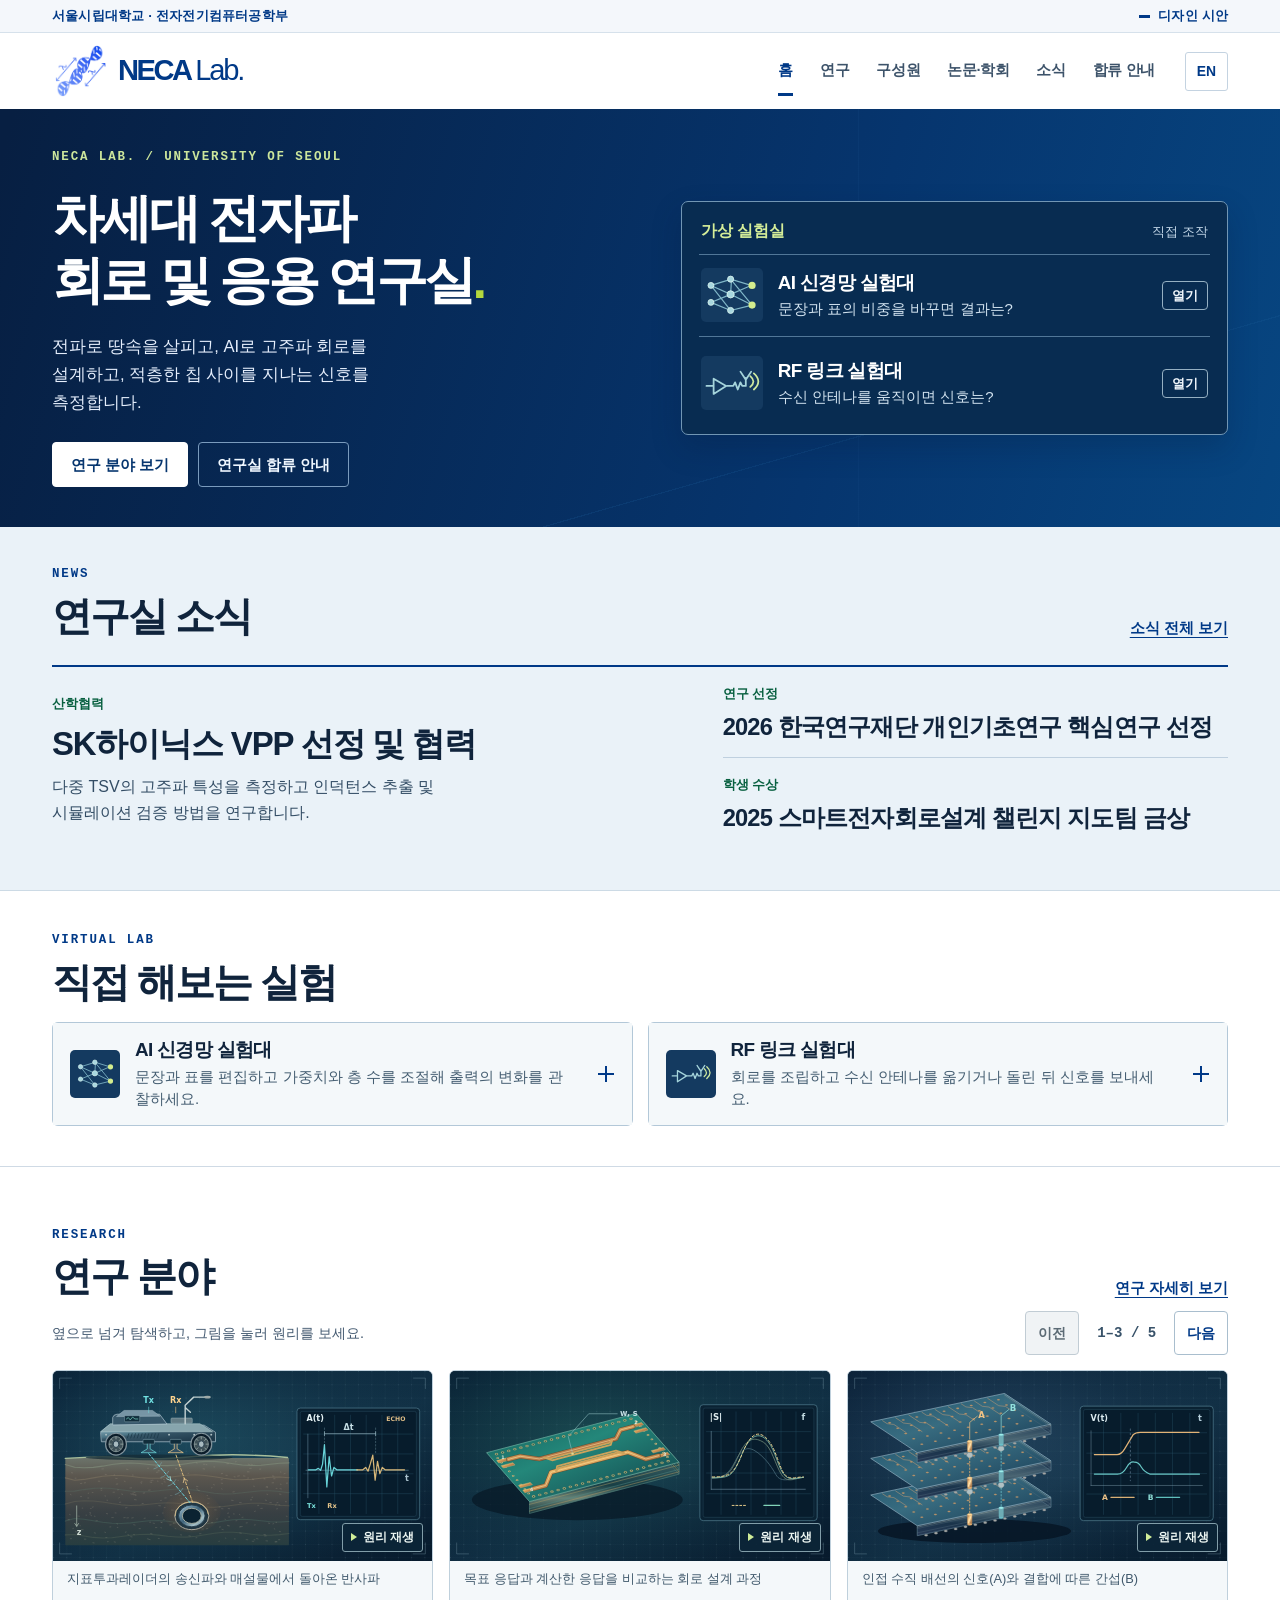
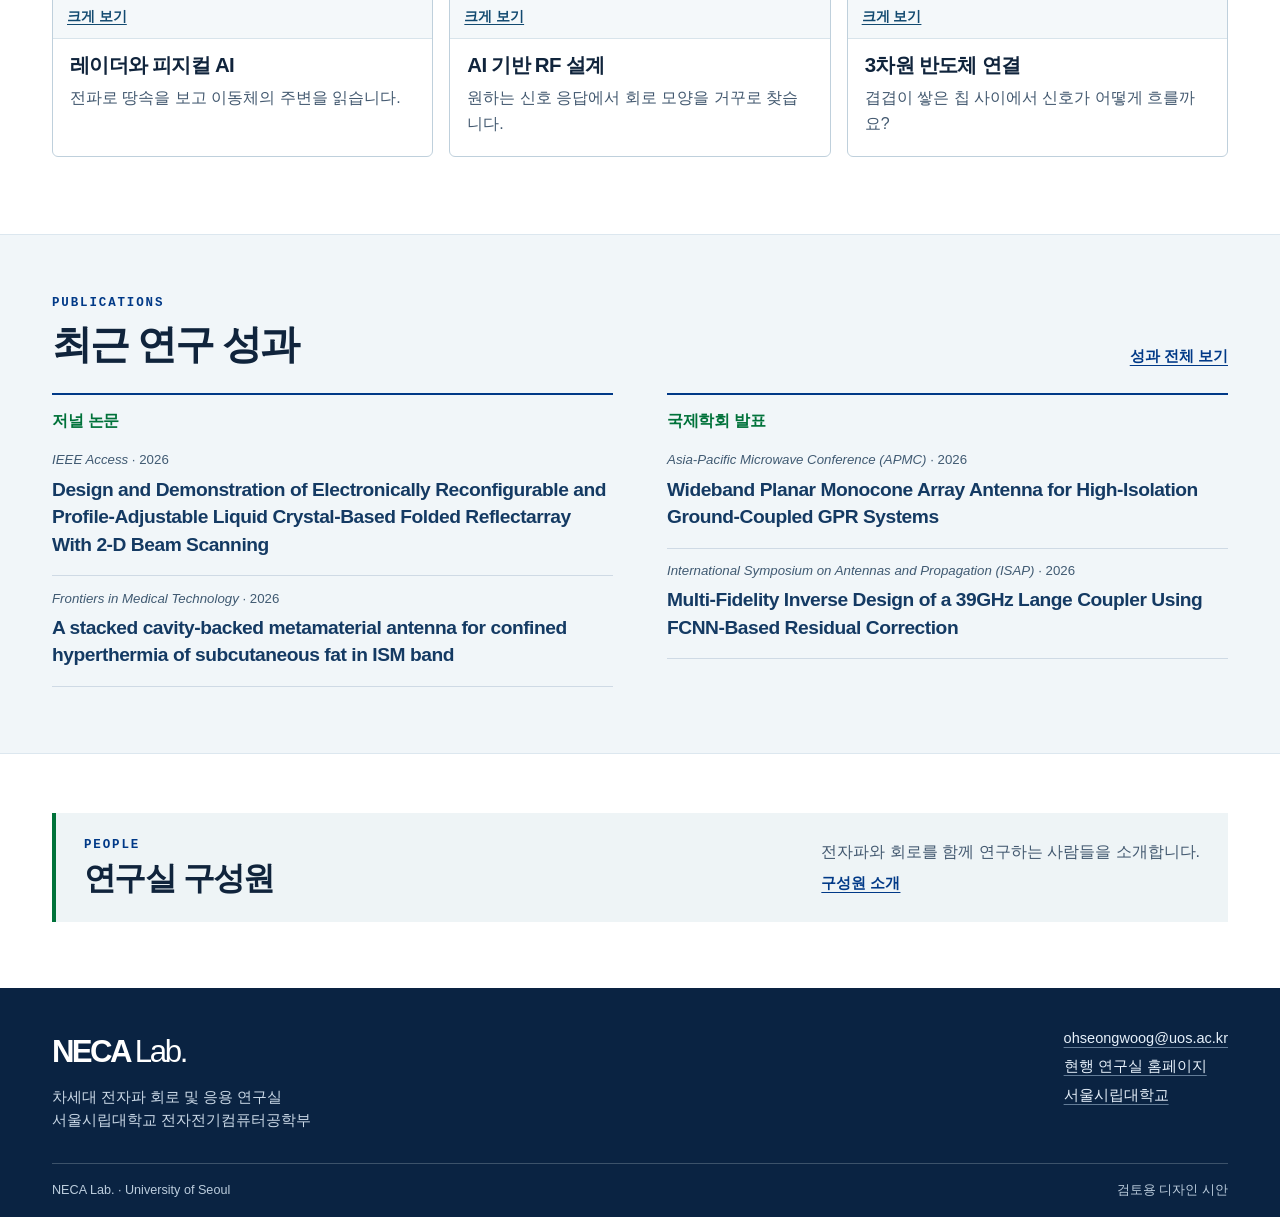
==== commit 654add95: "Build editable local AI and RF workbenches and animate all five research illustrations" ====
--- a/preview/index.html
+++ b/preview/index.html
@@ -1,2 +1,2 @@
-<!doctype html><html lang="ko"><head><meta charset="utf-8"><meta name="viewport" content="width=device-width,initial-scale=1"><meta name="robots" content="noindex,nofollow,noarchive"><meta name="referrer" content="strict-origin-when-cross-origin"><meta name="theme-color" content="#003987"><meta name="description" content="서울시립대학교 차세대 전자파 회로 및 응용 연구실 | NECA Lab., University of Seoul."><title>NECA Lab. · 홈 / Home</title><link href="assets/site.css?v=3" rel="stylesheet"><script defer src="assets/site.js?v=3"></script><link href="assets/interact.css?v=1" rel="stylesheet"><script defer src="assets/deck.js?v=1"></script><script defer src="assets/puzzles.js?v=1"></script></head>
-<body data-page="index"><a class="skip" href="#main"><span class="ko" lang="ko">본문 바로가기</span><span class="en" lang="en">Skip to content</span></a><header><div class="top"><div class="wrap"><span><span class="ko" lang="ko">서울시립대학교 · 전자전기컴퓨터공학부</span><span class="en" lang="en">University of Seoul · School of Electrical and Computer Engineering</span></span><span class="preview"><i></i><span class="ko" lang="ko">디자인 시안</span><span class="en" lang="en">Design preview</span></span></div></div><div class="bar wrap"><a class="brand" href="index.html" aria-label="NECA Lab. Home"><img class="brand-mark" src="assets/neca-logo.png" alt="NECA Lab." decoding="async" fetchpriority="high"><span class="brand-word">NECA <span>Lab.</span></span></a><nav id="navigation" aria-label="메인 메뉴 / Main menu"><a href="index.html" aria-current="page"><span class="ko" lang="ko">홈</span><span class="en" lang="en">Home</span></a><a href="research.html"><span class="ko" lang="ko">연구</span><span class="en" lang="en">Research</span></a><a href="people.html"><span class="ko" lang="ko">구성원</span><span class="en" lang="en">People</span></a><a href="publications.html"><span class="ko" lang="ko">논문·학회</span><span class="en" lang="en">Publications</span></a><a href="news.html"><span class="ko" lang="ko">소식</span><span class="en" lang="en">News</span></a><a href="join.html"><span class="ko" lang="ko">합류 안내</span><span class="en" lang="en">Join</span></a></nav><div class="nav-controls"><button type="button" id="language" hidden><span class="ko" lang="en">EN</span><span class="en" lang="ko">한국어</span></button><button type="button" class="hamb" id="menu-trigger" aria-expanded="false" aria-controls="navigation" aria-label="메뉴 / Menu" hidden><span></span><span></span></button></div></div></header><main id="main"><section class="hero"><div class="hero-inner wrap"><div class="hero-copy"><span class="eyebrow">NECA LAB.  /  UNIVERSITY OF SEOUL</span><h1><span class="ko" lang="ko">차세대 전자파<br>회로 및 응용 연구실<span class="term">.</span></span><span class="en" lang="en">Electromagnetic<br>circuits and<br>applications<span class="term">.</span></span></h1><p><span class="ko" lang="ko">전파로 땅속을 살피고, AI로 고주파 회로를 설계하고, 적층한 칩 사이를 지나는 신호를 측정합니다.</span><span class="en" lang="en">We use radar to see below ground, AI to design radio-frequency circuits, and measurements to trace signals between stacked chips.</span></p><div class="actions"><a class="btn white" href="research.html"><span class="ko" lang="ko">연구 분야 보기</span><span class="en" lang="en">Explore research</span></a><a class="btn transparent" href="join.html"><span class="ko" lang="ko">연구실 합류 안내</span><span class="en" lang="en">Join the lab</span></a></div></div><aside class="gateway" aria-label="연구 퍼즐 / Research puzzles"><div class="gateway-head"><span><span class="ko" lang="ko">미니 연구실</span><span class="en" lang="en">Mini lab</span></span><small><span class="ko" lang="ko">한 문제 약 1분</span><span class="en" lang="en">About 1 min per round</span></small></div><a class="gateway-link" href="#puzzle-ai"><span class="gateway-icon"><svg class="activity-icon" viewBox="0 0 66 56" aria-hidden="true" focusable="false"><path d="M10 10h37v32H10zM15 5h37v32" fill="#183d65" stroke="#a8c4dd" stroke-width="1.7" stroke-linejoin="round"/><path d="M16 17h20m-20 5h25" stroke="#a8c4dd" stroke-width="2"/><rect x="15" y="27" width="27" height="8" rx="1.5" fill="#cfed8e"/><path d="M19 31h16" stroke="#326a51" stroke-width="1.5"/><circle cx="48" cy="39" r="9" fill="#14385a" stroke="#ceeb85" stroke-width="2"/><path d="m55 46 7 6" stroke="#ceeb85" stroke-width="3" stroke-linecap="round"/></svg></span><span class="gateway-text"><strong><span class="ko" lang="ko">AI 탐정</span><span class="en" lang="en">AI Detective</span></strong><span><span class="ko" lang="ko">어떤 결론에 근거가 있을까요?</span><span class="en" lang="en">Which conclusion does the evidence support?</span></span></span><span class="gateway-play"><span class="ko" lang="ko">시작</span><span class="en" lang="en">Play</span></span></a><a class="gateway-link" href="#puzzle-rf"><span class="gateway-icon"><svg class="activity-icon" viewBox="0 0 66 56" aria-hidden="true" focusable="false"><path d="M6 14h25v24H6z" fill="#1d5070" stroke="#a3d8ea" stroke-width="2"/><path d="M10 9v5m6-5v5m6-5v5m-12 24v5m6-5v5m6-5v5M1 19h5m-5 7h5m-5 7h5" stroke="#a3d8ea" stroke-width="1.6"/><path d="M31 26h6l3-5 4 10 4-10 3 5h5V13m0 4-6-8m6 8 6-8" fill="none" stroke="#ceeb85" stroke-width="2.2" stroke-linecap="round" stroke-linejoin="round"/><path d="M60 15q4 4 0 8" fill="none" stroke="#a3d8ea" stroke-width="1.4"/></svg></span><span class="gateway-text"><strong><span class="ko" lang="ko">RF 신호 잇기</span><span class="en" lang="en">Signal Builder</span></strong><span><span class="ko" lang="ko">칩의 신호를 안테나까지 보낼 수 있을까요?</span><span class="en" lang="en">Can you get a chip’s signal to the antenna?</span></span></span><span class="gateway-play"><span class="ko" lang="ko">시작</span><span class="en" lang="en">Play</span></span></a></aside></div></section><section class="bulletin" id="lab-news"><div class="wrap section"><div class="sect-head"><div><span class="eyebrow">NEWS</span><h2><span class="ko" lang="ko">연구실 소식</span><span class="en" lang="en">Lab news</span></h2></div><a class="text-link" href="news.html"><span class="ko" lang="ko">소식 전체 보기</span><span class="en" lang="en">All lab news</span></a></div><div class="bulletin-layout"><article class="bulletin-item lead"><span class="news-kicker"><span class="ko" lang="ko">산학협력</span><span class="en" lang="en">Industry collaboration</span></span><h3><a href="news.html#sk-hynix-vpp"><span class="ko" lang="ko">SK하이닉스 VPP 선정 및 협력</span><span class="en" lang="en">SK hynix Visiting Partners Professor collaboration</span></a></h3><p><span class="ko" lang="ko">다중 TSV의 고주파 특성을 측정하고 인덕턴스 추출 및 시뮬레이션 검증 방법을 연구합니다.</span><span class="en" lang="en">The collaboration investigates RF characterization of multi-TSV structures, inductance extraction, and simulation validation.</span></p></article><div class="bulletin-more"><article class="bulletin-item"><span class="news-kicker"><span class="ko" lang="ko">연구 선정</span><span class="en" lang="en">Research award</span></span><h3><a href="news.html#nrf-2026"><span class="ko" lang="ko">2026 한국연구재단 개인기초연구 핵심연구 선정</span><span class="en" lang="en">National Research Foundation of Korea award</span></a></h3></article><article class="bulletin-item"><span class="news-kicker"><span class="ko" lang="ko">학생 수상</span><span class="en" lang="en">Student award</span></span><h3><a href="news.html#idec-2025"><span class="ko" lang="ko">2025 스마트전자회로설계 챌린지 지도팀 금상</span><span class="en" lang="en">Gold award at the 2025 Smart Circuit Design Challenge</span></a></h3></article></div></div></div></section><section class="bench" id="hands-on"><div class="wrap section"><div class="sect-head"><div><span class="eyebrow">MINI LAB</span><h2><span class="ko" lang="ko">1분 연구 퍼즐</span><span class="en" lang="en">One-minute research puzzles</span></h2></div></div><div class="challenges"><details class="challenge" id="puzzle-ai"><summary><span class="challenge-symbol"><svg class="activity-icon" viewBox="0 0 66 56" aria-hidden="true" focusable="false"><path d="M10 10h37v32H10zM15 5h37v32" fill="#183d65" stroke="#a8c4dd" stroke-width="1.7" stroke-linejoin="round"/><path d="M16 17h20m-20 5h25" stroke="#a8c4dd" stroke-width="2"/><rect x="15" y="27" width="27" height="8" rx="1.5" fill="#cfed8e"/><path d="M19 31h16" stroke="#326a51" stroke-width="1.5"/><circle cx="48" cy="39" r="9" fill="#14385a" stroke="#ceeb85" stroke-width="2"/><path d="m55 46 7 6" stroke="#ceeb85" stroke-width="3" stroke-linecap="round"/></svg></span><span class="challenge-caption"><strong><span class="ko" lang="ko">AI 탐정</span><span class="en" lang="en">AI Detective</span></strong><span><span class="ko" lang="ko">기록 네 장에서 결정적인 단서 두 장을 고르세요.</span><span class="en" lang="en">Four records. Two decisive clues. Can you support a conclusion?</span></span></span><span class="challenge-open" aria-hidden="true"></span></summary><p class="challenge-note"><span class="ko" lang="ko">가상 기록을 사용하는 모의 퍼즐입니다. 실제 AI 모델에 접속하지 않습니다.</span><span class="en" lang="en">A simulation using fictional records, not a live AI model.</span></p><div data-game="ai"></div><noscript><p class="script-note"><span class="ko" lang="ko">대화형 퍼즐을 풀려면 브라우저에서 자바스크립트를 켜 주세요.</span><span class="en" lang="en">Enable JavaScript in your browser to play the interactive rounds.</span></p></noscript></details><details class="challenge" id="puzzle-rf"><summary><span class="challenge-symbol"><svg class="activity-icon" viewBox="0 0 66 56" aria-hidden="true" focusable="false"><path d="M6 14h25v24H6z" fill="#1d5070" stroke="#a3d8ea" stroke-width="2"/><path d="M10 9v5m6-5v5m6-5v5m-12 24v5m6-5v5m6-5v5M1 19h5m-5 7h5m-5 7h5" stroke="#a3d8ea" stroke-width="1.6"/><path d="M31 26h6l3-5 4 10 4-10 3 5h5V13m0 4-6-8m6 8 6-8" fill="none" stroke="#ceeb85" stroke-width="2.2" stroke-linecap="round" stroke-linejoin="round"/><path d="M60 15q4 4 0 8" fill="none" stroke="#a3d8ea" stroke-width="1.4"/></svg></span><span class="challenge-caption"><strong><span class="ko" lang="ko">RF 신호 잇기</span><span class="en" lang="en">Signal Builder</span></strong><span><span class="ko" lang="ko">부품을 골라 송신·수신 경로를 만들고 정합 문제를 풀어보세요.</span><span class="en" lang="en">Pick components to build transmit and receive paths, then solve a matching puzzle.</span></span></span><span class="challenge-open" aria-hidden="true"></span></summary><p class="challenge-note"><span class="ko" lang="ko">단순화한 회로로 신호 흐름을 익히는 퍼즐입니다.</span><span class="en" lang="en">A signal-flow puzzle using simplified circuits.</span></p><div data-game="rf"></div><noscript><p class="script-note"><span class="ko" lang="ko">대화형 퍼즐을 풀려면 브라우저에서 자바스크립트를 켜 주세요.</span><span class="en" lang="en">Enable JavaScript in your browser to play the interactive rounds.</span></p></noscript></details></div></div></section><section class="wrap section focus-section" id="research-areas"><div class="sect-head"><div><span class="eyebrow">RESEARCH</span><h2><span class="ko" lang="ko">연구 분야</span><span class="en" lang="en">Our research</span></h2></div><a class="text-link" href="research.html"><span class="ko" lang="ko">연구 자세히 보기</span><span class="en" lang="en">Explore our research</span></a></div><div class="research-deck deck-brief" data-deck role="region" aria-label="연구 분야 카드"><div class="deck-bar"><p class="deck-help"><span class="ko" lang="ko">옆으로 넘기거나 버튼으로 탐색하세요.</span><span class="en" lang="en">Swipe or use the buttons to browse.</span></p><div class="deck-tools" hidden><button type="button" data-deck-prev aria-controls="focus-track"><span class="ko" lang="ko">이전</span><span class="en" lang="en">Previous</span></button><span data-deck-index class="deck-index" role="status" aria-live="polite" aria-atomic="true"></span><button type="button" data-deck-next aria-controls="focus-track"><span class="ko" lang="ko">다음</span><span class="en" lang="en">Next</span></button></div></div><div id="focus-track" class="deck-track" data-deck-track tabindex="0" aria-label="연구 분야 목록"><article class="deck-card" data-deck-card><a class="deck-brief-link" href="research.html#radar"><span class="deck-illustration"><img class="" src="assets/field-radar.svg" alt="" decoding="async" loading="lazy"></span><div class="deck-copy"><h3><span class="ko" lang="ko">레이더와 피지컬 AI</span><span class="en" lang="en">Radar &amp; Physical AI</span></h3><span class="deck-blurb"><span class="ko" lang="ko">전파로 땅속을 보고 이동체의 주변을 읽습니다.</span><span class="en" lang="en">Using radio waves to sense underground and around moving vehicles.</span></span></div></a></article><article class="deck-card" data-deck-card><a class="deck-brief-link" href="research.html#rf-design"><span class="deck-illustration"><img class="" src="assets/field-rf-design.svg" alt="" decoding="async" loading="lazy"></span><div class="deck-copy"><h3><span class="ko" lang="ko">AI 기반 RF 설계</span><span class="en" lang="en">AI for RF Design</span></h3><span class="deck-blurb"><span class="ko" lang="ko">원하는 신호 응답에서 회로 모양을 거꾸로 찾습니다.</span><span class="en" lang="en">Finding circuit shapes that produce a target frequency response.</span></span></div></a></article><article class="deck-card" data-deck-card><a class="deck-brief-link" href="research.html#interconnects"><span class="deck-illustration"><img class="" src="assets/field-interconnects.svg" alt="" decoding="async" loading="lazy"></span><div class="deck-copy"><h3><span class="ko" lang="ko">3차원 반도체 연결</span><span class="en" lang="en">3D Chip Interconnects</span></h3><span class="deck-blurb"><span class="ko" lang="ko">겹겹이 쌓은 칩 사이에서 신호가 어떻게 흐를까요?</span><span class="en" lang="en">How do high-speed signals travel between stacked chips?</span></span></div></a></article><article class="deck-card" data-deck-card><a class="deck-brief-link" href="research.html#plasma"><span class="deck-illustration"><img class="" src="assets/field-plasma.svg" alt="" decoding="async" loading="lazy"></span><div class="deck-copy"><h3><span class="ko" lang="ko">핵융합 플라스마 RF</span><span class="en" lang="en">RF for Fusion Plasmas</span></h3><span class="deck-blurb"><span class="ko" lang="ko">고출력 전파를 플라스마 안으로 전달합니다.</span><span class="en" lang="en">Launching high-power radio waves into a fusion plasma.</span></span></div></a></article><article class="deck-card" data-deck-card><a class="deck-brief-link" href="research.html#grounded-ai"><span class="deck-illustration"><img class="" src="assets/field-grounded-ai.svg" alt="" decoding="async" loading="lazy"></span><div class="deck-copy"><h3><span class="ko" lang="ko">근거 기반 AI</span><span class="en" lang="en">Evidence-Grounded AI</span></h3><span class="deck-blurb"><span class="ko" lang="ko">AI 답변을 뒷받침하는 문서 속 근거를 찾습니다.</span><span class="en" lang="en">Connecting an AI answer to the passage that supports it.</span></span></div></a></article></div></div></section><section class="tint" id="recent-outputs"><div class="wrap section"><div class="sect-head"><div><span class="eyebrow">PUBLICATIONS</span><h2><span class="ko" lang="ko">최근 연구 성과</span><span class="en" lang="en">Recent research outputs</span></h2></div><a class="text-link" href="publications.html"><span class="ko" lang="ko">성과 전체 보기</span><span class="en" lang="en">All publications</span></a></div><div class="output-grid"><div class="output-group"><h3><span class="ko" lang="ko">저널 논문</span><span class="en" lang="en">Peer-reviewed journals</span></h3><ul><li data-kind="journal"><span class="output-meta"><i lang="en">IEEE Access</i> · 2026</span><h4 lang="en"><a href="publications.html#journal-1">Design and Demonstration of Electronically Reconfigurable and Profile-Adjustable Liquid Crystal-Based Folded Reflectarray With 2-D Beam Scanning</a></h4></li><li data-kind="journal"><span class="output-meta"><i lang="en">Frontiers in Medical Technology</i> · 2026</span><h4 lang="en"><a href="publications.html#journal-2">A stacked cavity-backed metamaterial antenna for confined hyperthermia of subcutaneous fat in ISM band</a></h4></li></ul></div><div class="output-group"><h3><span class="ko" lang="ko">국제학회 발표</span><span class="en" lang="en">International conference presentations</span></h3><ul><li data-kind="conference"><span class="output-meta"><i lang="en">Asia-Pacific Microwave Conference (APMC)</i> · 2026</span><h4 lang="en"><a href="publications.html#conference-1">Wideband Planar Monocone Array Antenna for High-Isolation Ground-Coupled GPR Systems</a></h4></li><li data-kind="conference"><span class="output-meta"><i lang="en">International Symposium on Antennas and Propagation (ISAP)</i> · 2026</span><h4 lang="en"><a href="publications.html#conference-2">Multi-Fidelity Inverse Design of a 39GHz Lange Coupler Using FCNN-Based Residual Correction</a></h4></li></ul></div></div></div></section><section class="section wrap"><div class="team-strip"><div><span class="eyebrow">PEOPLE</span><h2><span class="ko" lang="ko">연구실 구성원</span><span class="en" lang="en">Meet the team</span></h2></div><div><p><span class="ko" lang="ko">전자파와 회로를 함께 연구하는 사람들을 소개합니다.</span><span class="en" lang="en">Meet the people studying electromagnetic waves and circuits together.</span></p><a class="text-link" href="people.html"><span class="ko" lang="ko">구성원 소개</span><span class="en" lang="en">Browse people</span></a></div></div></section></main><footer><div class="foot-main wrap"><div><div class="foot-logo">NECA <span>Lab.</span></div><p><span class="ko" lang="ko">차세대 전자파 회로 및 응용 연구실</span><span class="en" lang="en">Next-gen. Electromagnetic Circuits and Application Lab.</span><br><span class="ko" lang="ko">서울시립대학교 전자전기컴퓨터공학부</span><span class="en" lang="en">School of Electrical and Computer Engineering, University of Seoul</span></p></div><div class="footer-links"><a href="mailto:ohseongwoog@uos.ac.kr">ohseongwoog@uos.ac.kr</a><a href="https://sites.google.com/view/necalab/home"><span class="ko" lang="ko">현행 연구실 홈페이지</span><span class="en" lang="en">Current lab website</span></a><a href="https://www.uos.ac.kr/"><span class="ko" lang="ko">서울시립대학교</span><span class="en" lang="en">University of Seoul</span></a></div></div><div class="foot-base wrap"><span>NECA Lab. · University of Seoul</span><span><span class="ko" lang="ko">검토용 디자인 시안</span><span class="en" lang="en">Website design preview</span></span></div></footer></body></html>+<!doctype html><html lang="ko"><head><meta charset="utf-8"><meta name="viewport" content="width=device-width,initial-scale=1"><meta name="robots" content="noindex,nofollow,noarchive"><meta name="referrer" content="strict-origin-when-cross-origin"><meta name="theme-color" content="#003987"><meta name="description" content="서울시립대학교 차세대 전자파 회로 및 응용 연구실 | NECA Lab., University of Seoul."><title>NECA Lab. · 홈 / Home</title><link href="assets/site.css?v=3" rel="stylesheet"><script defer src="assets/site.js?v=3"></script><link href="assets/interact.css?v=2" rel="stylesheet"><link href="assets/field-motion.css?v=1" rel="stylesheet"><script defer src="assets/deck.js?v=1"></script><script defer src="assets/field-motion.js?v=1"></script><link href="assets/lab-ai.css?v=1" rel="stylesheet"><link href="assets/lab-rf.css?v=1" rel="stylesheet"><script defer src="assets/lab-ai.js?v=1"></script><script defer src="assets/lab-rf.js?v=1"></script></head>
+<body data-page="index"><a class="skip" href="#main"><span class="ko" lang="ko">본문 바로가기</span><span class="en" lang="en">Skip to content</span></a><header><div class="top"><div class="wrap"><span><span class="ko" lang="ko">서울시립대학교 · 전자전기컴퓨터공학부</span><span class="en" lang="en">University of Seoul · School of Electrical and Computer Engineering</span></span><span class="preview"><i></i><span class="ko" lang="ko">디자인 시안</span><span class="en" lang="en">Design preview</span></span></div></div><div class="bar wrap"><a class="brand" href="index.html" aria-label="NECA Lab. Home"><img class="brand-mark" src="assets/neca-logo.png" alt="NECA Lab." decoding="async" fetchpriority="high"><span class="brand-word">NECA <span>Lab.</span></span></a><nav id="navigation" aria-label="메인 메뉴 / Main menu"><a href="index.html" aria-current="page"><span class="ko" lang="ko">홈</span><span class="en" lang="en">Home</span></a><a href="research.html"><span class="ko" lang="ko">연구</span><span class="en" lang="en">Research</span></a><a href="people.html"><span class="ko" lang="ko">구성원</span><span class="en" lang="en">People</span></a><a href="publications.html"><span class="ko" lang="ko">논문·학회</span><span class="en" lang="en">Publications</span></a><a href="news.html"><span class="ko" lang="ko">소식</span><span class="en" lang="en">News</span></a><a href="join.html"><span class="ko" lang="ko">합류 안내</span><span class="en" lang="en">Join</span></a></nav><div class="nav-controls"><button type="button" id="language" hidden><span class="ko" lang="en">EN</span><span class="en" lang="ko">한국어</span></button><button type="button" class="hamb" id="menu-trigger" aria-expanded="false" aria-controls="navigation" aria-label="메뉴 / Menu" hidden><span></span><span></span></button></div></div></header><main id="main"><section class="hero"><div class="hero-inner wrap"><div class="hero-copy"><span class="eyebrow">NECA LAB.  /  UNIVERSITY OF SEOUL</span><h1><span class="ko" lang="ko">차세대 전자파<br>회로 및 응용 연구실<span class="term">.</span></span><span class="en" lang="en">Electromagnetic<br>circuits and<br>applications<span class="term">.</span></span></h1><p><span class="ko" lang="ko">전파로 땅속을 살피고, AI로 고주파 회로를 설계하고, 적층한 칩 사이를 지나는 신호를 측정합니다.</span><span class="en" lang="en">We use radar to see below ground, AI to design radio-frequency circuits, and measurements to trace signals between stacked chips.</span></p><div class="actions"><a class="btn white" href="research.html"><span class="ko" lang="ko">연구 분야 보기</span><span class="en" lang="en">Explore research</span></a><a class="btn transparent" href="join.html"><span class="ko" lang="ko">연구실 합류 안내</span><span class="en" lang="en">Join the lab</span></a></div></div><aside class="gateway" aria-label="가상 실험실 / Virtual labs"><div class="gateway-head"><span><span class="ko" lang="ko">가상 실험실</span><span class="en" lang="en">Virtual labs</span></span><small><span class="ko" lang="ko">직접 조작</span><span class="en" lang="en">Hands-on</span></small></div><a class="gateway-link" href="#lab-ai"><span class="gateway-icon"><svg class="activity-icon" viewBox="0 0 66 52" aria-hidden="true" focusable="false"><g fill="none" stroke="#80b7c8" stroke-width="1.3"><path d="m10 15 23-7-1 17-22-10 22 28L10 34l22-9 23-10-23-7 24 29-24-12m0 18 24-6"/></g><g fill="#a8d7df" stroke="#d7f2ed"><circle cx="10" cy="15" r="3.3"/><circle cx="10" cy="34" r="3.3"/><circle cx="32" cy="8" r="3.4"/><circle cx="32" cy="25" r="4"/><circle cx="32" cy="43" r="3.4"/></g><g fill="#d4ed8e"><circle cx="56" cy="15" r="4"/><circle cx="56" cy="37" r="4"/></g></svg></span><span class="gateway-text"><strong><span class="ko" lang="ko">AI 신경망 실험대</span><span class="en" lang="en">Neural network lab</span></strong><span><span class="ko" lang="ko">문장과 표의 비중을 바꾸면 결과는?</span><span class="en" lang="en">What changes when text or table data gets more weight?</span></span></span><span class="gateway-play"><span class="ko" lang="ko">열기</span><span class="en" lang="en">Open</span></span></a><a class="gateway-link" href="#lab-rf"><span class="gateway-icon"><svg class="activity-icon" viewBox="0 0 66 52" aria-hidden="true" focusable="false"><g fill="none" stroke="#a5d4db" stroke-width="2" stroke-linecap="round" stroke-linejoin="round"><path d="M5 29h8m0-8v17l14-9-14-8zm15 8h7l2-4 3 8 3-8 2 4h4v-9m0 2-6-9m6 9 6-9"/><path d="M54 18q7 6 0 12m4-15q10 9 0 18" stroke="#cfeaa0"/></g></svg></span><span class="gateway-text"><strong><span class="ko" lang="ko">RF 링크 실험대</span><span class="en" lang="en">Radio link lab</span></strong><span><span class="ko" lang="ko">수신 안테나를 움직이면 신호는?</span><span class="en" lang="en">What happens when you move the receiving antenna?</span></span></span><span class="gateway-play"><span class="ko" lang="ko">열기</span><span class="en" lang="en">Open</span></span></a></aside></div></section><section class="bulletin" id="lab-news"><div class="wrap section"><div class="sect-head"><div><span class="eyebrow">NEWS</span><h2><span class="ko" lang="ko">연구실 소식</span><span class="en" lang="en">Lab news</span></h2></div><a class="text-link" href="news.html"><span class="ko" lang="ko">소식 전체 보기</span><span class="en" lang="en">All lab news</span></a></div><div class="bulletin-layout"><article class="bulletin-item lead"><span class="news-kicker"><span class="ko" lang="ko">산학협력</span><span class="en" lang="en">Industry collaboration</span></span><h3><a href="news.html#sk-hynix-vpp"><span class="ko" lang="ko">SK하이닉스 VPP 선정 및 협력</span><span class="en" lang="en">SK hynix Visiting Partners Professor collaboration</span></a></h3><p><span class="ko" lang="ko">다중 TSV의 고주파 특성을 측정하고 인덕턴스 추출 및 시뮬레이션 검증 방법을 연구합니다.</span><span class="en" lang="en">The collaboration investigates RF characterization of multi-TSV structures, inductance extraction, and simulation validation.</span></p></article><div class="bulletin-more"><article class="bulletin-item"><span class="news-kicker"><span class="ko" lang="ko">연구 선정</span><span class="en" lang="en">Research award</span></span><h3><a href="news.html#nrf-2026"><span class="ko" lang="ko">2026 한국연구재단 개인기초연구 핵심연구 선정</span><span class="en" lang="en">National Research Foundation of Korea award</span></a></h3></article><article class="bulletin-item"><span class="news-kicker"><span class="ko" lang="ko">학생 수상</span><span class="en" lang="en">Student award</span></span><h3><a href="news.html#idec-2025"><span class="ko" lang="ko">2025 스마트전자회로설계 챌린지 지도팀 금상</span><span class="en" lang="en">Gold award at the 2025 Smart Circuit Design Challenge</span></a></h3></article></div></div></div></section><section class="bench" id="hands-on"><div class="wrap section"><div class="sect-head"><div><span class="eyebrow">VIRTUAL LAB</span><h2><span class="ko" lang="ko">직접 해보는 실험</span><span class="en" lang="en">Hands-on experiments</span></h2></div></div><div class="challenges"><details class="challenge" id="lab-ai"><summary><span class="challenge-symbol"><svg class="activity-icon" viewBox="0 0 66 52" aria-hidden="true" focusable="false"><g fill="none" stroke="#80b7c8" stroke-width="1.3"><path d="m10 15 23-7-1 17-22-10 22 28L10 34l22-9 23-10-23-7 24 29-24-12m0 18 24-6"/></g><g fill="#a8d7df" stroke="#d7f2ed"><circle cx="10" cy="15" r="3.3"/><circle cx="10" cy="34" r="3.3"/><circle cx="32" cy="8" r="3.4"/><circle cx="32" cy="25" r="4"/><circle cx="32" cy="43" r="3.4"/></g><g fill="#d4ed8e"><circle cx="56" cy="15" r="4"/><circle cx="56" cy="37" r="4"/></g></svg></span><span class="challenge-caption"><strong><span class="ko" lang="ko">AI 신경망 실험대</span><span class="en" lang="en">Neural network lab</span></strong><span><span class="ko" lang="ko">문장과 표를 편집하고 가중치와 층 수를 조절해 출력의 변화를 관찰하세요.</span><span class="en" lang="en">Edit text and table values, then change weights and depth to see the output shift.</span></span></span><span class="challenge-open" aria-hidden="true"></span></summary><div data-lab="ai"></div><noscript><p class="script-note"><span class="ko" lang="ko">실험을 조작하려면 브라우저의 자바스크립트를 켜 주세요.</span><span class="en" lang="en">Enable JavaScript in your browser to use the interactive controls.</span></p></noscript></details><details class="challenge" id="lab-rf"><summary><span class="challenge-symbol"><svg class="activity-icon" viewBox="0 0 66 52" aria-hidden="true" focusable="false"><g fill="none" stroke="#a5d4db" stroke-width="2" stroke-linecap="round" stroke-linejoin="round"><path d="M5 29h8m0-8v17l14-9-14-8zm15 8h7l2-4 3 8 3-8 2 4h4v-9m0 2-6-9m6 9 6-9"/><path d="M54 18q7 6 0 12m4-15q10 9 0 18" stroke="#cfeaa0"/></g></svg></span><span class="challenge-caption"><strong><span class="ko" lang="ko">RF 링크 실험대</span><span class="en" lang="en">Radio link lab</span></strong><span><span class="ko" lang="ko">회로를 조립하고 수신 안테나를 옮기거나 돌린 뒤 신호를 보내세요.</span><span class="en" lang="en">Assemble the circuit, move or rotate the receiving antenna, and transmit.</span></span></span><span class="challenge-open" aria-hidden="true"></span></summary><div data-lab="rf"></div><noscript><p class="script-note"><span class="ko" lang="ko">실험을 조작하려면 브라우저의 자바스크립트를 켜 주세요.</span><span class="en" lang="en">Enable JavaScript in your browser to use the interactive controls.</span></p></noscript></details></div></div></section><section class="wrap section focus-section" id="research-areas"><div class="sect-head"><div><span class="eyebrow">RESEARCH</span><h2><span class="ko" lang="ko">연구 분야</span><span class="en" lang="en">Our research</span></h2></div><a class="text-link" href="research.html"><span class="ko" lang="ko">연구 자세히 보기</span><span class="en" lang="en">Explore our research</span></a></div><div class="research-deck deck-brief" data-deck role="region" aria-label="연구 분야 카드"><div class="deck-bar"><p class="deck-help"><span class="ko" lang="ko">옆으로 넘겨 탐색하고, 그림을 눌러 원리를 보세요.</span><span class="en" lang="en">Swipe to browse. Select a diagram to see how it works.</span></p><div class="deck-tools" hidden><button type="button" data-deck-prev aria-controls="focus-track"><span class="ko" lang="ko">이전</span><span class="en" lang="en">Previous</span></button><span data-deck-index class="deck-index" role="status" aria-live="polite" aria-atomic="true"></span><button type="button" data-deck-next aria-controls="focus-track"><span class="ko" lang="ko">다음</span><span class="en" lang="en">Next</span></button></div></div><div id="focus-track" class="deck-track" data-deck-track tabindex="0" aria-label="연구 분야 목록"><article class="deck-card" data-deck-card><figure class="deck-figure field-figure"><button type="button" class="field-art" data-art-play="radar" data-art-state="idle" aria-describedby="diagram-text-radar" aria-label="레이더와 피지컬 AI 원리 재생" data-name-ko="레이더와 피지컬 AI" data-name-en="Radar &amp; Physical AI"><img src="assets/field-radar.svg?v=3aeda7950" loading="lazy" decoding="async" width="800" height="400" alt="이동형 레이더가 땅속 물체에 보낸 전파와 돌아온 반사파가 시간축에서 나뉘어 있습니다." data-alt-ko="이동형 레이더가 땅속 물체에 보낸 전파와 돌아온 반사파가 시간축에서 나뉘어 있습니다." data-alt-en="A mobile radar sends a pulse toward a buried object. A trace shows the time between transmission and the returning echo."><svg class="field-fx-layer" viewBox="0 0 800 400" preserveAspectRatio="xMidYMid meet" aria-hidden="true" focusable="false"><path d="M253 305a42 34 0 0 1 81-5" fill="none" stroke="#ffe98a" stroke-width="4" stroke-linecap="round" stroke-linejoin="round" class="art-fx accent-echo" /><path d="M202 174L289 277" fill="none" stroke="#beffff" stroke-width="6" stroke-linecap="round" stroke-linejoin="round" class="art-fx flow-first radar-down" pathLength="1" stroke-dasharray=".07 .93" /><path d="M295 277L259 175" fill="none" stroke="#ffdd90" stroke-width="6" stroke-linecap="round" stroke-linejoin="round" class="art-fx flow-late radar-return" pathLength="1" stroke-dasharray=".07 .93" /><path d="M641 208h13l6-5 5 8 5-16 5-18 5 53 5-40 5 26 5-13 6 5h41" fill="none" stroke="#ffeaa0" stroke-width="3" stroke-linecap="round" stroke-linejoin="round" class="art-fx draw-end radar-read" pathLength="1" stroke-dasharray="1" /></svg><span class="art-control" aria-hidden="true"><span class="art-icon"></span><span class="art-play-word"><span class="ko" lang="ko">원리 재생</span><span class="en" lang="en">Play diagram</span></span><span class="art-again-word"><span class="ko" lang="ko">다시 재생</span><span class="en" lang="en">Replay</span></span><span class="art-still-word"><span class="ko" lang="ko">최종 상태 보기</span><span class="en" lang="en">Show final state</span></span></span></button><figcaption id="diagram-text-radar" class="art-caption" aria-live="polite" aria-atomic="true"><span data-art-original><span class="ko" lang="ko">지표투과레이더의 송신파와 매설물에서 돌아온 반사파</span><span class="en" lang="en">Ground-penetrating radar: transmitted pulse and buried-object echo</span></span><span data-art-outcome hidden><span class="ko" lang="ko">송신 펄스가 매설물에 닿은 뒤, 뒤늦게 도착한 반사파가 시간 기록에 나타납니다.</span><span class="en" lang="en">The pulse reaches the buried object; its returning echo appears later on the trace.</span></span></figcaption><button class="art-expand" type="button" data-art-expand="radar"><span class="ko" lang="ko">크게 보기</span><span class="en" lang="en">Enlarge diagram</span></button></figure><a class="deck-brief-link" href="research.html#radar"><div class="deck-copy"><h3><span class="ko" lang="ko">레이더와 피지컬 AI</span><span class="en" lang="en">Radar &amp; Physical AI</span></h3><span class="deck-blurb"><span class="ko" lang="ko">전파로 땅속을 보고 이동체의 주변을 읽습니다.</span><span class="en" lang="en">Using radio waves to sense underground and around moving vehicles.</span></span></div></a></article><article class="deck-card" data-deck-card><figure class="deck-figure field-figure"><button type="button" class="field-art" data-art-play="rf-design" data-art-state="idle" aria-describedby="diagram-text-rf-design" aria-label="AI 기반 RF 설계 원리 재생" data-name-ko="AI 기반 RF 설계" data-name-en="AI for RF Design"><img src="assets/field-rf-design.svg?v=52d60fe99" loading="lazy" decoding="async" width="800" height="400" alt="점선 목표 응답과 실선 시뮬레이션 응답을 비교하고 AI가 다음 회로 모양을 제안합니다." data-alt-ko="점선 목표 응답과 실선 시뮬레이션 응답을 비교하고 AI가 다음 회로 모양을 제안합니다." data-alt-en="Dashed and solid curves compare a target and a simulated frequency response. AI proposes a circuit layout for another check."><svg class="field-fx-layer" viewBox="0 0 800 400" preserveAspectRatio="xMidYMid meet" aria-hidden="true" focusable="false"><path d="M123.1,186L147.8,179.5L188.2,185.2L349.5,142.8L358.7,124.1L385.4,117.1" fill="none" stroke="#fff1a8" stroke-width="5.5" stroke-linecap="round" stroke-linejoin="round" class="art-fx flow-middle rf-field" pathLength="1" stroke-dasharray=".07 .93" /><path d="M176.8,247.3L201.6,240.8L212.7,213.2L374,170.8L412.5,185.4L439.2,178.4" fill="none" stroke="#fff1a8" stroke-width="5.5" stroke-linecap="round" stroke-linejoin="round" class="art-fx flow-middle rf-field" pathLength="1" stroke-dasharray=".07 .93" /><path d="M552 225C577 225 587 216 600 191S624 157 642 168S675 198 686 218 721 225 744 224" fill="none" stroke="#dbb888" stroke-width="3" stroke-linecap="round" stroke-linejoin="round" class="art-fx draw-first rf-candidate-1" pathLength="1" stroke-dasharray="1" /><path d="M552 225C583 225 590 217 608 177S643 140 660 150S685 198 698 218 727 225 744 224" fill="none" stroke="#b8d4cb" stroke-width="3" stroke-linecap="round" stroke-linejoin="round" class="art-fx draw-middle rf-candidate-2" pathLength="1" stroke-dasharray="1" /><path d="M552 225C592 225 596 220 615 174S655 130 670 149 691 204 703 218 727 225 744 224" fill="none" stroke="#8ffbe6" stroke-width="3" stroke-linecap="round" stroke-linejoin="round" class="art-fx draw-end rf-candidate-3" pathLength="1" stroke-dasharray="1" /></svg><span class="art-control" aria-hidden="true"><span class="art-icon"></span><span class="art-play-word"><span class="ko" lang="ko">원리 재생</span><span class="en" lang="en">Play diagram</span></span><span class="art-again-word"><span class="ko" lang="ko">다시 재생</span><span class="en" lang="en">Replay</span></span><span class="art-still-word"><span class="ko" lang="ko">최종 상태 보기</span><span class="en" lang="en">Show final state</span></span></span></button><figcaption id="diagram-text-rf-design" class="art-caption" aria-live="polite" aria-atomic="true"><span data-art-original><span class="ko" lang="ko">목표 응답과 계산한 응답을 비교하는 회로 설계 과정</span><span class="en" lang="en">Circuit design loop: compare the target and simulated responses</span></span><span data-art-outcome hidden><span class="ko" lang="ko">결합기에 신호를 흘려 여러 회로 후보의 주파수 응답을 목표 곡선과 비교합니다.</span><span class="en" lang="en">The coupler carries the signal; candidate responses are compared against the target curve.</span></span></figcaption><button class="art-expand" type="button" data-art-expand="rf-design"><span class="ko" lang="ko">크게 보기</span><span class="en" lang="en">Enlarge diagram</span></button></figure><a class="deck-brief-link" href="research.html#rf-design"><div class="deck-copy"><h3><span class="ko" lang="ko">AI 기반 RF 설계</span><span class="en" lang="en">AI for RF Design</span></h3><span class="deck-blurb"><span class="ko" lang="ko">원하는 신호 응답에서 회로 모양을 거꾸로 찾습니다.</span><span class="en" lang="en">Finding circuit shapes that produce a target frequency response.</span></span></div></a></article><article class="deck-card" data-deck-card><figure class="deck-figure field-figure"><button type="button" class="field-art" data-art-play="interconnects" data-art-state="idle" aria-describedby="diagram-text-interconnects" aria-label="3차원 반도체 연결 원리 재생" data-name-ko="3차원 반도체 연결" data-name-en="3D Chip Interconnects"><img src="assets/field-interconnects.svg?v=b8433cb5c" loading="lazy" decoding="async" width="800" height="400" alt="세 층의 칩을 잇는 두 수직 배선 옆에, 한 배선의 신호 변화가 이웃 배선에 작은 파형을 만드는 모습이 보입니다." data-alt-ko="세 층의 칩을 잇는 두 수직 배선 옆에, 한 배선의 신호 변화가 이웃 배선에 작은 파형을 만드는 모습이 보입니다." data-alt-en="Two vertical lines run through three chip layers. A voltage step on line A causes a smaller transient on its neighbour B."><svg class="field-fx-layer" viewBox="0 0 800 400" preserveAspectRatio="xMidYMid meet" aria-hidden="true" focusable="false"><path d="M256.9,250.2V322.2" fill="none" stroke="#ffe0a0" stroke-width="4" stroke-linecap="round" stroke-linejoin="round" class="art-fx flow-middle chip-through" pathLength="1" stroke-dasharray=".07 .93" /><path d="M316.3,292.2q-8 6 0 11" fill="none" stroke="#a6f3ee" stroke-width="3" stroke-linecap="round" stroke-linejoin="round" class="art-fx accent-echo" /><path d="M256.9,173.2V245.2" fill="none" stroke="#ffe0a0" stroke-width="4" stroke-linecap="round" stroke-linejoin="round" class="art-fx flow-middle chip-through" pathLength="1" stroke-dasharray=".07 .93" /><path d="M316.3,215.2q-8 6 0 11" fill="none" stroke="#a6f3ee" stroke-width="3" stroke-linecap="round" stroke-linejoin="round" class="art-fx accent-echo" /><path d="M256.9,96.2V168.2" fill="none" stroke="#ffe0a0" stroke-width="4" stroke-linecap="round" stroke-linejoin="round" class="art-fx flow-first chip-through" pathLength="1" stroke-dasharray=".07 .93" /><path d="M316.3,138.2q-8 6 0 11" fill="none" stroke="#a6f3ee" stroke-width="3" stroke-linecap="round" stroke-linejoin="round" class="art-fx accent-echo" /><path d="M520 176H568Q577 176 584 164L602 134Q607 129 617 129H741" fill="none" stroke="#ffe1a2" stroke-width="3" stroke-linecap="round" stroke-linejoin="round" class="art-fx draw-middle chip-drive" pathLength="1" stroke-dasharray="1" /><path d="M520 217H569Q580 217 588 203T605 192Q613 192 619 202T637 217H742" fill="none" stroke="#a2fbf1" stroke-width="3" stroke-linecap="round" stroke-linejoin="round" class="art-fx draw-end chip-couple" pathLength="1" stroke-dasharray="1" /></svg><span class="art-control" aria-hidden="true"><span class="art-icon"></span><span class="art-play-word"><span class="ko" lang="ko">원리 재생</span><span class="en" lang="en">Play diagram</span></span><span class="art-again-word"><span class="ko" lang="ko">다시 재생</span><span class="en" lang="en">Replay</span></span><span class="art-still-word"><span class="ko" lang="ko">최종 상태 보기</span><span class="en" lang="en">Show final state</span></span></span></button><figcaption id="diagram-text-interconnects" class="art-caption" aria-live="polite" aria-atomic="true"><span data-art-original><span class="ko" lang="ko">인접 수직 배선의 신호(A)와 결합에 따른 간섭(B)</span><span class="en" lang="en">Adjacent vertical connections: driven signal (A) and coupled disturbance (B)</span></span><span data-art-outcome hidden><span class="ko" lang="ko">A의 신호 변화가 수직 배선을 지나면 이웃 B에 더 작은 과도 응답이 나타납니다.</span><span class="en" lang="en">A step travels along A; coupling induces a smaller transient on B.</span></span></figcaption><button class="art-expand" type="button" data-art-expand="interconnects"><span class="ko" lang="ko">크게 보기</span><span class="en" lang="en">Enlarge diagram</span></button></figure><a class="deck-brief-link" href="research.html#interconnects"><div class="deck-copy"><h3><span class="ko" lang="ko">3차원 반도체 연결</span><span class="en" lang="en">3D Chip Interconnects</span></h3><span class="deck-blurb"><span class="ko" lang="ko">겹겹이 쌓은 칩 사이에서 신호가 어떻게 흐를까요?</span><span class="en" lang="en">How do high-speed signals travel between stacked chips?</span></span></div></a></article><article class="deck-card" data-deck-card><figure class="deck-figure field-figure"><button type="button" class="field-art" data-art-play="plasma" data-art-state="idle" aria-describedby="diagram-text-plasma" aria-label="핵융합 플라스마 RF 원리 재생" data-name-ko="핵융합 플라스마 RF" data-name-en="RF for Fusion Plasmas"><img src="assets/field-plasma.svg?v=edfe1b2b6" loading="lazy" decoding="async" width="800" height="400" alt="오른쪽의 고주파 전원이 안테나에 연결되며, 안테나가 고리 모양 플라스마의 가장자리로 파동을 보냅니다." data-alt-ko="오른쪽의 고주파 전원이 안테나에 연결되며, 안테나가 고리 모양 플라스마의 가장자리로 파동을 보냅니다." data-alt-en="An RF source feeds a launcher that sends waves into the edge of a toroidal plasma."><svg class="field-fx-layer" viewBox="0 0 800 400" preserveAspectRatio="xMidYMid meet" aria-hidden="true" focusable="false"><path d="M655 170L535 196 486 202" fill="none" stroke="#ffe69c" stroke-width="6" stroke-linecap="round" stroke-linejoin="round" class="art-fx flow-first plasma-feed" pathLength="1" stroke-dasharray=".07 .93" /><path d="M476 189Q462 202 476 215" fill="none" stroke="#ffdf90" stroke-width="3.1" stroke-linecap="round" stroke-linejoin="round" class="art-fx wave-1" /><path d="M465 181Q451 202 465 223" fill="none" stroke="#ffdf90" stroke-width="3.1" stroke-linecap="round" stroke-linejoin="round" class="art-fx wave-2" /><path d="M453 174Q439 202 453 230" fill="none" stroke="#ffdf90" stroke-width="3.1" stroke-linecap="round" stroke-linejoin="round" class="art-fx wave-3" /><path d="M441 171Q427 202 441 233" fill="none" stroke="#ffdf90" stroke-width="3.1" stroke-linecap="round" stroke-linejoin="round" class="art-fx wave-4" /></svg><span class="art-control" aria-hidden="true"><span class="art-icon"></span><span class="art-play-word"><span class="ko" lang="ko">원리 재생</span><span class="en" lang="en">Play diagram</span></span><span class="art-again-word"><span class="ko" lang="ko">다시 재생</span><span class="en" lang="en">Replay</span></span><span class="art-still-word"><span class="ko" lang="ko">최종 상태 보기</span><span class="en" lang="en">Show final state</span></span></span></button><figcaption id="diagram-text-plasma" class="art-caption" aria-live="polite" aria-atomic="true"><span data-art-original><span class="ko" lang="ko">고주파 전원에서 안테나를 거쳐 플라스마로 전달되는 전력</span><span class="en" lang="en">RF power travels from the source through a launcher into the plasma</span></span><span data-art-outcome hidden><span class="ko" lang="ko">전력이 도파관을 따라 안테나에 도달하고, 파면이 플라스마 가장자리로 진행합니다.</span><span class="en" lang="en">Power reaches the launcher through the waveguide. Wavefronts then enter the plasma edge.</span></span></figcaption><button class="art-expand" type="button" data-art-expand="plasma"><span class="ko" lang="ko">크게 보기</span><span class="en" lang="en">Enlarge diagram</span></button></figure><a class="deck-brief-link" href="research.html#plasma"><div class="deck-copy"><h3><span class="ko" lang="ko">핵융합 플라스마 RF</span><span class="en" lang="en">RF for Fusion Plasmas</span></h3><span class="deck-blurb"><span class="ko" lang="ko">고출력 전파를 플라스마 안으로 전달합니다.</span><span class="en" lang="en">Launching high-power radio waves into a fusion plasma.</span></span></div></a></article><article class="deck-card" data-deck-card><figure class="deck-figure field-figure"><button type="button" class="field-art" data-art-play="grounded-ai" data-art-state="idle" aria-describedby="diagram-text-grounded-ai" aria-label="근거 기반 AI 원리 재생" data-name-ko="근거 기반 AI" data-name-en="Evidence-Grounded AI"><img src="assets/field-grounded-ai.svg?v=f91cda1a4" loading="lazy" decoding="async" width="800" height="400" alt="입력된 질문에서 문서를 찾아 한 구절을 강조하고, 그 구절을 답변 옆에 다시 표시합니다." data-alt-ko="입력된 질문에서 문서를 찾아 한 구절을 강조하고, 그 구절을 답변 옆에 다시 표시합니다." data-alt-en="A passage in a reference document is highlighted and shown alongside the answer."><svg class="field-fx-layer" viewBox="0 0 800 400" preserveAspectRatio="xMidYMid meet" aria-hidden="true" focusable="false"><polygon points="76.6,196.5 274.6,168.7 279.7,207.7 81.7,235.5" fill="#d2ff77" stroke="#c2e56a" stroke-width="2" stroke-linejoin="round" class="art-fx accent-source" /><path d="M91.2,206.6L246.2,184.9" fill="none" stroke="#28643f" stroke-width="2" stroke-linecap="round" stroke-linejoin="round" class="art-fx accent-source" /><path d="M92.2,214.6L261.2,191" fill="none" stroke="#28643f" stroke-width="2" stroke-linecap="round" stroke-linejoin="round" class="art-fx accent-source" /><path d="M93.2,222.6L225.2,204.2" fill="none" stroke="#28643f" stroke-width="2" stroke-linecap="round" stroke-linejoin="round" class="art-fx accent-source" /><path d="M285 195L345 205 409 183 473 214 536 214" fill="none" stroke="#e6ff9c" stroke-width="6" stroke-linecap="round" stroke-linejoin="round" class="art-fx flow-middle ai-route" pathLength="1" stroke-dasharray=".07 .93" /><path d="M548 210H733V264H548Z" fill="none" stroke="#b8e783" stroke-width="3" stroke-linecap="round" stroke-linejoin="round" class="art-fx draw-end ai-cite" pathLength="1" stroke-dasharray="1" /><path d="M407 94L405 126 409 183" fill="none" stroke="#b9e4d9" stroke-width="4" stroke-linecap="round" stroke-linejoin="round" class="art-fx flow-first ai-query" pathLength="1" stroke-dasharray=".07 .93" /></svg><span class="art-control" aria-hidden="true"><span class="art-icon"></span><span class="art-play-word"><span class="ko" lang="ko">원리 재생</span><span class="en" lang="en">Play diagram</span></span><span class="art-again-word"><span class="ko" lang="ko">다시 재생</span><span class="en" lang="en">Replay</span></span><span class="art-still-word"><span class="ko" lang="ko">최종 상태 보기</span><span class="en" lang="en">Show final state</span></span></span></button><figcaption id="diagram-text-grounded-ai" class="art-caption" aria-live="polite" aria-atomic="true"><span data-art-original><span class="ko" lang="ko">질문에서 관련 문서로, 근거 문장에서 답변으로</span><span class="en" lang="en">From a question to the relevant document and a source-backed answer</span></span><span data-art-outcome hidden><span class="ko" lang="ko">선택한 근거 문장 S2를 검색 경로로 따라가면 같은 출처 표시가 답변에 붙습니다.</span><span class="en" lang="en">The selected passage follows the retrieval path and appears beside the answer with the same S2 citation.</span></span></figcaption><button class="art-expand" type="button" data-art-expand="grounded-ai"><span class="ko" lang="ko">크게 보기</span><span class="en" lang="en">Enlarge diagram</span></button></figure><a class="deck-brief-link" href="research.html#grounded-ai"><div class="deck-copy"><h3><span class="ko" lang="ko">근거 기반 AI</span><span class="en" lang="en">Evidence-Grounded AI</span></h3><span class="deck-blurb"><span class="ko" lang="ko">AI 답변을 뒷받침하는 문서 속 근거를 찾습니다.</span><span class="en" lang="en">Connecting an AI answer to the passage that supports it.</span></span></div></a></article></div></div></section><section class="tint" id="recent-outputs"><div class="wrap section"><div class="sect-head"><div><span class="eyebrow">PUBLICATIONS</span><h2><span class="ko" lang="ko">최근 연구 성과</span><span class="en" lang="en">Recent research outputs</span></h2></div><a class="text-link" href="publications.html"><span class="ko" lang="ko">성과 전체 보기</span><span class="en" lang="en">All publications</span></a></div><div class="output-grid"><div class="output-group"><h3><span class="ko" lang="ko">저널 논문</span><span class="en" lang="en">Peer-reviewed journals</span></h3><ul><li data-kind="journal"><span class="output-meta"><i lang="en">IEEE Access</i> · 2026</span><h4 lang="en"><a href="publications.html#journal-1">Design and Demonstration of Electronically Reconfigurable and Profile-Adjustable Liquid Crystal-Based Folded Reflectarray With 2-D Beam Scanning</a></h4></li><li data-kind="journal"><span class="output-meta"><i lang="en">Frontiers in Medical Technology</i> · 2026</span><h4 lang="en"><a href="publications.html#journal-2">A stacked cavity-backed metamaterial antenna for confined hyperthermia of subcutaneous fat in ISM band</a></h4></li></ul></div><div class="output-group"><h3><span class="ko" lang="ko">국제학회 발표</span><span class="en" lang="en">International conference presentations</span></h3><ul><li data-kind="conference"><span class="output-meta"><i lang="en">Asia-Pacific Microwave Conference (APMC)</i> · 2026</span><h4 lang="en"><a href="publications.html#conference-1">Wideband Planar Monocone Array Antenna for High-Isolation Ground-Coupled GPR Systems</a></h4></li><li data-kind="conference"><span class="output-meta"><i lang="en">International Symposium on Antennas and Propagation (ISAP)</i> · 2026</span><h4 lang="en"><a href="publications.html#conference-2">Multi-Fidelity Inverse Design of a 39GHz Lange Coupler Using FCNN-Based Residual Correction</a></h4></li></ul></div></div></div></section><section class="section wrap"><div class="team-strip"><div><span class="eyebrow">PEOPLE</span><h2><span class="ko" lang="ko">연구실 구성원</span><span class="en" lang="en">Meet the team</span></h2></div><div><p><span class="ko" lang="ko">전자파와 회로를 함께 연구하는 사람들을 소개합니다.</span><span class="en" lang="en">Meet the people studying electromagnetic waves and circuits together.</span></p><a class="text-link" href="people.html"><span class="ko" lang="ko">구성원 소개</span><span class="en" lang="en">Browse people</span></a></div></div></section></main><footer><div class="foot-main wrap"><div><div class="foot-logo">NECA <span>Lab.</span></div><p><span class="ko" lang="ko">차세대 전자파 회로 및 응용 연구실</span><span class="en" lang="en">Next-gen. Electromagnetic Circuits and Application Lab.</span><br><span class="ko" lang="ko">서울시립대학교 전자전기컴퓨터공학부</span><span class="en" lang="en">School of Electrical and Computer Engineering, University of Seoul</span></p></div><div class="footer-links"><a href="mailto:ohseongwoog@uos.ac.kr">ohseongwoog@uos.ac.kr</a><a href="https://sites.google.com/view/necalab/home"><span class="ko" lang="ko">현행 연구실 홈페이지</span><span class="en" lang="en">Current lab website</span></a><a href="https://www.uos.ac.kr/"><span class="ko" lang="ko">서울시립대학교</span><span class="en" lang="en">University of Seoul</span></a></div></div><div class="foot-base wrap"><span>NECA Lab. · University of Seoul</span><span><span class="ko" lang="ko">검토용 디자인 시안</span><span class="en" lang="en">Website design preview</span></span></div></footer></body></html>
--- a/preview/assets/interact.css
+++ b/preview/assets/interact.css
@@ -19,24 +19,7 @@
 .challenge>summary::-webkit-details-marker{display:none}.challenge>summary:hover{background:#eaf2f7}.challenge[open]>summary{border-radius:6px 6px 0 0;border-bottom:1px solid var(--line)}
 .challenge-symbol{width:50px;height:48px}.challenge-symbol svg{width:43px}.challenge-caption>span{color:#455e72;font-size:.94rem}
 .challenge-open{width:18px;height:18px;position:relative;justify-self:end;color:var(--blue)}.challenge-open:before,.challenge-open:after{content:"";position:absolute;top:8px;left:1px;width:16px;height:2px;background:currentColor}.challenge-open:after{transform:rotate(90deg)}.challenge[open] .challenge-open:after{display:none}
-[data-game]{padding:20px clamp(16px,3vw,33px) 24px;max-width:960px;margin:0 auto;overflow-wrap:anywhere}
-[data-game]:empty{padding:0}.script-note{padding:14px;color:var(--muted)}
-.game-top{display:flex;flex-wrap:wrap;align-items:center;gap:.5rem 1rem;color:#3d596f;font-size:.88rem;line-height:1.5}
-.game-prompt{font-size:clamp(1.15rem,2vw,1.5rem);line-height:1.42;margin:.65rem 0 .85rem;color:#163957;letter-spacing:-.025em}
-.game-field{border:0;padding:0;margin:1rem 0;min-width:0}.game-field legend{font-weight:720;color:#1d435e;margin-bottom:.5rem;padding:0}
-.game-choices{display:grid;grid-template-columns:repeat(2,minmax(0,1fr));gap:8px}
-[data-game] button{min-height:44px;touch-action:manipulation;border:1px solid #90abbe;border-radius:4px;color:#123b5d;background:#fff;font-weight:620;line-height:1.45;padding:.48rem .76rem}
-[data-game] button:hover:not(:disabled){background:#edf5f7}
-.game-choice{text-align:left;font-size:.96rem}.game-choice[aria-pressed=true],.game-choice[aria-checked=true],[data-game] button[aria-pressed=true]{background:#e5f1e2;border-color:#26704c;color:#093c26;box-shadow:inset 3px 0 #26704c}
-[data-game] button:disabled,[data-game] button[aria-disabled=true]{opacity:.62;cursor:default}
-.game-actions{display:flex;flex-wrap:wrap;gap:8px;align-items:center;margin:.85rem 0}
-[data-game] [data-action=check],[data-game] [data-action=next]{background:var(--blue);color:#fff;border-color:var(--blue)}
-[data-game] [data-action=check]:hover:not(:disabled),[data-game] [data-action=next]:hover:not(:disabled){background:#064575}
-.game-feedback{background:#eff4f7;border-left:3px solid #7794a8;padding:.7rem .85rem;line-height:1.55;font-size:.97rem}
-.game-feedback:empty{display:none}.game-feedback p{margin:.15rem 0}
-[data-state=correct] .game-feedback{background:#eaf4e6;border-left-color:var(--green)}[data-state=wrong] .game-feedback{background:#fff5e4;border-left-color:#a06613}
-.game-slots{display:flex;flex-wrap:wrap;gap:6px;align-items:center;list-style:none;padding:0;margin:.5rem 0}
-.game-slots>li,.game-slots>span{border:1px dashed #9db2c2;background:#f4f8fa;padding:.32rem .5rem;border-radius:3px;min-height:33px;line-height:1.5;font-size:.93rem}
+.script-note{padding:14px;color:var(--muted)}
 .focus-section .sect-head{margin-bottom:.65rem}.research-deck{min-width:0}
 .deck-bar,.deck-tools{display:flex;gap:10px;align-items:center}.deck-bar{justify-content:space-between;margin-bottom:12px;flex-wrap:wrap}
 .deck-help{font-size:.9rem;color:var(--muted);margin:0}.deck-tools{flex-wrap:nowrap}
@@ -61,20 +44,6 @@
 .areas .concept{margin-top:28px}
 @media(max-width:970px){.hero-inner{gap:3%;min-height:363px}.gateway{padding:12px}.gateway-link{grid-template-columns:48px minmax(0,1fr) auto;gap:10px;min-height:76px}.gateway-icon{width:48px;height:46px}.gateway-icon svg{width:45px}.deck-track{grid-auto-columns:calc((100% - var(--gap))/2)}}
 @media(max-width:760px){.hero-inner{grid-template-columns:1fr;gap:18px;padding-block:27px 24px}.gateway{width:100%;padding:10px 13px}.gateway-head{padding-bottom:6px}.gateway-link{min-height:61px;padding:7px 1px;grid-template-columns:43px minmax(0,1fr) auto}.gateway-icon{width:41px;height:38px}.gateway-icon svg{width:38px}.gateway-text strong{font-size:1.03rem}.gateway-text>span{font-size:.85rem}.gateway-play{font-size:.79rem}.bench>.section{padding-block:29px}.challenges{gap:10px}.challenge>summary{padding:12px;gap:10px;grid-template-columns:40px minmax(0,1fr) 16px}.challenge-symbol{width:40px;height:40px}.challenge-symbol svg{width:34px}.challenge-caption strong{font-size:1.05rem}.challenge-caption>span{font-size:.89rem}.deck-track{--gap:12px}.deck-copy{padding:13px}.deck-figure figcaption{padding:8px 13px 0}}
-@media(max-width:600px){.challenges{grid-template-columns:1fr}.game-choices{grid-template-columns:minmax(0,1fr)}.deck-track{grid-auto-columns:calc(100% - 28px)}.deck-bar{row-gap:7px}.deck-help{font-size:.85rem}.deck-tools{gap:5px}.deck-tools button{padding:.34rem .59rem;font-size:.84rem}.deck-index{min-width:4.4em}.topic-index{margin-bottom:10px}.deck-copy{padding:13px 14px 15px}.deck-figure figcaption{padding:8px 14px 0}}
+@media(max-width:600px){.challenges{grid-template-columns:1fr}.deck-track{grid-auto-columns:calc(100% - 28px)}.deck-bar{row-gap:7px}.deck-help{font-size:.85rem}.deck-tools{gap:5px}.deck-tools button{padding:.34rem .59rem;font-size:.84rem}.deck-index{min-width:4.4em}.topic-index{margin-bottom:10px}.deck-copy{padding:13px 14px 15px}.deck-figure figcaption{padding:8px 14px 0}}
 @media(max-width:390px){.gateway-link{gap:8px}.gateway-text>span{font-size:.83rem}.gateway-play{padding:.14rem .37rem}.deck-bar{display:block}.deck-tools{margin-top:6px}}
 @media(prefers-reduced-motion:reduce){.deck-track,.research-deck{scroll-behavior:auto!important}}
-.challenge-note{max-width:960px;margin:0 auto;padding:14px clamp(16px,3vw,33px) 0;color:#455d70;font-size:.86rem;line-height:1.5}
-.game-top{justify-content:space-between;gap:8px}.game-title{font-size:clamp(1.15rem,2.1vw,1.45rem);color:#143654;margin:0;line-height:1.35}
-.game-progress{padding:.2rem .5rem;border-radius:3px;color:#205339;background:#e8f1de;font:650 .82rem var(--mono)}
-.game-prompt{color:#29475e;font-size:1.05rem;font-weight:560;max-width:78ch}
-.game-choice{display:flex;align-items:flex-start;gap:.48rem}
-.game-token{flex:none;min-width:1.45rem;min-height:1.45rem;display:inline-grid;place-items:center;border:1px solid #a8becb;color:#154265;background:#eef3f6;border-radius:3px;font:650 .84rem/1.2 var(--mono)}
-.game-choice[aria-pressed=true] .game-token{background:#cee8c9;border-color:#7bad8e;color:#214b34}
-.game-choice-text{display:block;min-width:0}
-.game-path{padding:12px 15px;background:#edf4f8;border:1px solid #d2dfe7;border-radius:4px}
-.game-path-start,.game-path-end{font-size:.87rem;line-height:1.4;font-weight:710;color:#274963}
-.game-slots{gap:6px}.game-slot{display:flex;align-items:center;gap:.4rem}.game-slot-number{display:inline-grid;place-items:center;border-radius:50%;width:1.38rem;height:1.38rem;flex:none;color:#385a6e;background:#e0e8ee;font:600 .76rem var(--mono)}.game-slot[data-filled=true]{border-style:solid;background:#eff6e9;border-color:#81aa90;color:#1d4c32}
-.game-hint{padding:.66rem .8rem;background:#f2f5e8;color:#34513d;font-size:.96rem;border-left:3px solid #80a04b}
-.game-hint:not([hidden])+.game-feedback{margin-top:.5rem}
-@media(max-width:600px){.game-slots{display:grid;grid-template-columns:1fr}.game-path{padding:10px 12px}.game-slot{padding:.22rem .42rem!important}}
--- a/preview/assets/field-motion.css
+++ b/preview/assets/field-motion.css
@@ -0,0 +1,41 @@
+.field-art{--duration:3s;position:relative;isolation:isolate;display:block;width:100%;aspect-ratio:2/1;margin:0;padding:0;overflow:hidden;border:0;background:#0b2539;color:#f0f7f8;cursor:pointer;text-align:left}
+.field-art img,.field-art .field-fx-layer{display:block;width:100%;height:auto;aspect-ratio:2/1;object-fit:contain;border:0;background:transparent}
+.field-art .field-fx-layer{position:absolute;inset:0;pointer-events:none}
+.field-art:focus-visible{outline:3px solid #f8cb77;outline-offset:-4px}
+.art-control{position:absolute;bottom:9px;right:9px;display:inline-flex;align-items:center;gap:6px;min-height:29px;padding:2px 8px;border:1px solid #829ea9;border-radius:3px;color:#edf6f2;background:#0b2538e8;font-size:.77rem;font-weight:680;line-height:1.23;pointer-events:none}
+.field-art:hover .art-control,.field-art:focus-visible .art-control{border-color:#c9e494;background:#16394c}
+.art-icon{width:0;height:0;border-top:4px solid transparent;border-bottom:4px solid transparent;border-left:6px solid #d0ed99}
+.art-again-word{display:none}.field-art:not([data-art-state=idle]) .art-play-word{display:none}.field-art:not([data-art-state=idle]) .art-again-word{display:inline}
+.art-fx{opacity:0;pointer-events:none}
+[data-art-state=playing] .flow-first{animation:neca-packet .97s linear .05s 1 both}
+[data-art-state=playing] .flow-middle{animation:neca-packet 1.02s linear .75s 1 both}
+[data-art-state=playing] .flow-late{animation:neca-packet .94s linear 1.12s 1 both}
+[data-art-state=playing] .draw-first{animation:neca-draw .75s ease-in-out .08s 1 both}
+[data-art-state=playing] .draw-middle{animation:neca-draw .83s ease-in-out .94s 1 both}
+[data-art-state=playing] .draw-end{animation:neca-draw .88s ease-out 1.94s 1 both}
+[data-art-state=playing] .accent-echo{animation:neca-spot .92s ease-out .93s 1 both}
+[data-art-state=playing] .accent-source{animation:neca-spot 1.33s ease-in-out .05s 1 both}
+[data-art-state=playing] .wave-1{animation:neca-front .65s ease-out .88s 1 both}
+[data-art-state=playing] .wave-2{animation:neca-front .68s ease-out 1.25s 1 both}
+[data-art-state=playing] .wave-3{animation:neca-front .68s ease-out 1.62s 1 both}
+[data-art-state=playing] .wave-4{animation:neca-front .75s ease-out 2.02s 1 both}
+[data-art-state=complete] :is(.draw-end,.wave-4),[data-art-state=reduced] :is(.draw-end,.wave-4){opacity:1;stroke-dashoffset:0}
+.field-figure{border-bottom:1px solid #d8e4eb}.field-figure .art-caption{padding:9px 14px 11px;line-height:1.46;font-size:.85rem;color:#40596c;min-height:3.1em;background:#f4f8fa}
+.deck-brief .field-figure .art-caption{font-size:.8rem}.deck-brief .deck-brief-link{height:auto;flex:1}.deck-brief .deck-copy{padding-top:12px}
+@keyframes neca-packet{0%{opacity:0;stroke-dashoffset:.08}10%{opacity:1}89%{opacity:1}100%{opacity:0;stroke-dashoffset:-.94}}
+@keyframes neca-draw{0%{opacity:0;stroke-dashoffset:1}12%{opacity:1}100%{opacity:1;stroke-dashoffset:0}}
+@keyframes neca-spot{0%,100%{opacity:0}35%,68%{opacity:1}}
+@keyframes neca-front{0%,100%{opacity:0}24%,55%{opacity:1}}
+@media(min-width:971px){.deck-rich .deck-track{grid-auto-columns:calc((100% - var(--gap))/2)}}
+@media(max-width:600px){.art-control{bottom:7px;right:7px;min-height:26px}.field-figure .art-caption{padding:8px 12px 9px}}
+@media(prefers-reduced-motion:reduce){.field-art .art-fx{animation:none!important;transition:none!important}}
+.art-still-word{display:none}
+.field-figure{position:relative;background:#f4f8fa}.field-figure .art-caption{padding-bottom:4px}
+.art-expand{display:inline-flex;align-items:center;min-height:37px;padding:3px 0 8px;margin:0 14px;border:0;background:transparent;color:#124a70;text-decoration:underline;text-underline-offset:.2em;font-size:.85rem;font-weight:670}
+.art-expand:focus-visible{outline-offset:1px}
+.field-view{max-width:min(1040px,calc(100% - 18px));width:calc(100% - 28px);max-height:calc(100dvh - 30px);margin:auto;padding:0;border:1px solid #7c9ba9;border-radius:7px;background:#fff;color:#14334c;overflow:auto;box-shadow:0 18px 65px #07162880}
+.field-view::backdrop{background:#071b2ed9}.field-view-head{display:flex;justify-content:space-between;align-items:center;gap:12px;padding:11px 15px}
+.field-view-head h2{font-size:clamp(1rem,2.3vw,1.42rem);margin:0;line-height:1.35}.field-view-head button{min-height:42px;padding:4px 11px;background:#fff;border:1px solid #9db5c3;color:#174567;border-radius:3px;font-weight:700}
+.field-view .art-caption{padding:10px 14px 13px;font-size:1rem}.field-view .art-control{font-size:.88rem;min-height:33px}
+.challenge>[data-lab]{padding:clamp(12px,2.5vw,25px);min-width:0}
+@media(prefers-reduced-motion:reduce){.field-art .art-play-word,.field-art .art-again-word{display:none!important}.field-art .art-still-word{display:inline}.art-icon{width:9px;height:8px;border:1px solid #d0ed99}}
--- a/preview/assets/lab-ai.css
+++ b/preview/assets/lab-ai.css
@@ -0,0 +1,91 @@
+/* Scoped styles for the AI teaching model. */
+.ai-lab{
+  --ai-ink:#132b49;--ai-muted:#415875;--ai-blue:#003987;--ai-line:#cad9e8;
+  --ai-panel:#fff;--ai-wash:#f0f5fb;--ai-green:#006849;
+  container:ai-lab / inline-size;
+  min-width:0;color:var(--ai-ink);
+}
+.ai-intro,.ai-disclaimer{margin:0;line-height:1.6}
+.ai-intro{max-width:66ch;margin:0 0 .85rem}
+.ai-disclaimer{font-size:.85rem;color:var(--ai-muted);margin:.85rem 0 0}
+.ai-lab-grid{display:grid;gap:.75rem;min-width:0}
+.ai-stage{
+  min-width:0;display:flex;flex-direction:column;align-items:stretch;gap:.58rem;
+  padding:.75rem;padding:clamp(.65rem,3cqi,1rem);background:var(--ai-panel);
+  border:1px solid var(--ai-line);border-radius:.8rem;
+}
+.ai-stage-title{
+  margin:0;font-size:1.1rem;line-height:1.35;letter-spacing:-.018em;
+  display:flex;gap:.48rem;align-items:center;color:var(--ai-blue)
+}
+.ai-stage-title::before{
+  content:"";display:inline-block;flex:none;width:.6rem;height:.6rem;
+  border:2px solid currentColor;border-radius:.13rem;transform:rotate(45deg)
+}
+.ai-label{display:block;font-weight:720;font-size:.93rem}
+.ai-message,.ai-number{
+  display:block;font:inherit;color:var(--ai-ink);background:#fff;border:1px solid #8298b3;border-radius:.4rem;
+}
+.ai-message{width:100%;min-width:0;resize:vertical;min-height:4.7rem;padding:.5rem .58rem;line-height:1.45}
+.ai-message::placeholder{color:#536982;opacity:1}
+.ai-samples{display:flex;flex-wrap:wrap;gap:.35rem}
+.ai-caption{margin:0;text-align:left;color:var(--ai-muted);font-weight:700;font-size:.875rem;line-height:1.4}
+.ai-table caption{padding-bottom:.45rem}
+.ai-button{
+  min-height:44px;padding:.35rem .58rem;border:1px solid #8198b3;border-radius:.4rem;background:#f8fbff;
+  color:var(--ai-blue);font:inherit;font-size:.875rem;font-weight:740;line-height:1.2;
+  text-align:center;max-width:100%;white-space:normal;overflow-wrap:anywhere;cursor:pointer;
+}
+.ai-button:hover{border-color:var(--ai-blue);background:#e9f2fd}
+.ai-reset{align-self:flex-start;margin-top:.1rem}
+.ai-table-shell{width:100%;min-width:0}
+.ai-table{display:table;width:100%;border-collapse:separate;border-spacing:0;text-align:left;table-layout:fixed;font-size:.875rem;line-height:1.35}
+.ai-table th,.ai-table td{padding:.43rem .24rem;border-bottom:1px solid var(--ai-line);vertical-align:middle;overflow-wrap:anywhere;font-variant-numeric:tabular-nums}
+.ai-table td,.ai-table th:not(:first-child){text-align:right}
+.ai-table th[scope=col]{color:#38516e;font-weight:740;font-size:.78rem}
+.ai-table th[scope=row]{font-weight:660}
+.ai-stage-input .ai-table tr>:first-child{width:70%}
+.ai-stage-model .ai-table tr>:first-child{width:36%}
+.ai-number{margin-left:auto;width:100%;max-width:4.35rem;min-height:44px;padding:.15rem .2rem;text-align:center}
+.ai-note{margin:0;color:var(--ai-muted);font-size:.86rem;line-height:1.5}
+.ai-keywords{padding:.4rem .48rem;background:var(--ai-wash);border-radius:.38rem;min-width:0}
+.ai-keywords ul{margin:.18rem 0 0;padding:0;list-style:none;color:var(--ai-muted);font-size:.83rem;line-height:1.4;overflow-wrap:anywhere}
+.ai-controls{display:grid;gap:.55rem;min-width:0}
+.ai-slider{
+  min-width:0;padding:.4rem .48rem;border:1px solid var(--ai-line);border-radius:.5rem;background:var(--ai-wash)
+}
+.ai-slider-label{
+  display:flex;gap:.35rem;align-items:baseline;justify-content:space-between;
+  font-size:.87rem;line-height:1.34;font-weight:730
+}
+.ai-number-readout{flex:none;color:var(--ai-blue);font-variant-numeric:tabular-nums}
+.ai-range{display:block;width:100%;min-width:0;padding:0;margin:0;min-height:35px;accent-color:var(--ai-blue);cursor:pointer}
+.ai-diagram{background:#f3f7fc;border:1px solid var(--ai-line);border-radius:.6rem;min-width:0}
+.ai-diagram svg{width:100%;height:auto;display:block;font-family:system-ui,sans-serif}
+.ai-metrics{
+  display:grid;grid-template-columns:minmax(0,1fr) auto;gap:.24rem .45rem;
+  margin:0;padding:.52rem;background:var(--ai-wash);border-radius:.4rem;
+  font-size:.85rem;line-height:1.4
+}
+.ai-metrics dt{color:#3d5875}
+.ai-metrics dd{margin:0;text-align:right;white-space:nowrap;color:var(--ai-blue);font-variant-numeric:tabular-nums;font-weight:720}
+.ai-output-label{margin:0;font-size:.86rem;font-weight:730;color:#3d5875}
+.ai-route{
+  width:max-content;max-width:100%;margin:0;padding:.34rem .56rem;background:#e7f4ee;
+  border-radius:.4rem;color:#004c35;line-height:1.3;font-weight:780;font-size:1.25rem;overflow-wrap:break-word
+}
+.ai-route[data-ai-route=none],.ai-route[data-ai-route=tie]{background:#eaf0f6;color:var(--ai-ink)}
+.ai-scores{list-style:none;margin:0;padding:0;display:grid;gap:.52rem}
+.ai-score{min-width:0}
+.ai-score-line{display:flex;gap:.35rem;justify-content:space-between;align-items:baseline;font-size:.91rem;font-weight:700}
+.ai-score-value{font-variant-numeric:tabular-nums;white-space:nowrap}
+.ai-track{margin-top:.22rem;height:.47rem;background:#e3edf7;border-radius:999px;overflow:hidden}
+.ai-bar{display:block;height:100%;width:0;background:var(--ai-color);border-radius:999px;transition:width .16s ease-out}
+.ai-sr{position:absolute;width:1px;height:1px;padding:0;margin:-1px;overflow:hidden;clip-path:inset(50%);white-space:nowrap}
+.ai-lab :is(button,textarea,input):focus-visible{outline:2px solid var(--ai-blue);outline-offset:3px}
+@container ai-lab (min-width:660px){
+  .ai-lab-grid{grid-template-columns:minmax(0,.9fr) minmax(0,1.1fr);grid-template-areas:'input model' 'features model' 'output output';align-items:start}
+  .ai-stage-input{grid-area:input}.ai-stage-features{grid-area:features}.ai-stage-model{grid-area:model}.ai-stage-output{grid-area:output}
+  .ai-scores{grid-template-columns:repeat(3,minmax(0,1fr));gap:.75rem}
+}
+@media(prefers-reduced-motion:reduce){.ai-bar{transition:none}}
--- a/preview/assets/lab-rf.css
+++ b/preview/assets/lab-rf.css
@@ -0,0 +1,64 @@
+/* Original RF-bench components; scoped to the RF lab. */
+.rf-panel{--rf-blue:#194d73;--rf-green:#00684e;--rf-muted:#45647a;--rf-stroke:#bccfda;color:#15364e;padding:clamp(.65rem,2.4vw,1.35rem);min-width:0}
+.rf-panel *{box-sizing:border-box}
+.rf-intro{margin-bottom:1rem;border-left:3px solid #0b8166;padding-left:.72rem}
+.rf-intro strong{font-size:clamp(1.05rem,2.3vw,1.45rem);line-height:1.3;display:block;color:#123c5e}
+.rf-intro p,.rf-help{font-size:.94rem;line-height:1.52;color:var(--rf-muted);margin:.32rem 0 0}
+.rf-grid{display:grid;grid-template-columns:repeat(2,minmax(0,1fr));align-items:start;gap:.78rem}
+.rf-card{min-width:0;padding:clamp(.55rem,2vw,1rem);background:#f6f9fb;border:1px solid var(--rf-stroke);border-radius:.48rem}
+.rf-card h3{font-size:1.08rem;margin:0;line-height:1.35;color:#183f60}
+.rf-panel button,.rf-panel select{font:inherit}
+.rf-panel button{background:#fff;color:#153b58;border:1px solid #8caabd;border-radius:.25rem;min-height:44px;padding:.35rem .5rem;line-height:1.28;font-size:.84rem;font-weight:665;text-align:center;cursor:pointer;overflow-wrap:anywhere}
+.rf-panel button:hover:not(:disabled){border-color:#0a7659;background:#ecf7f3}
+.rf-panel button:focus-visible,.rf-panel select:focus-visible,[data-rf-map]:focus-visible{outline:3px solid #a05c0c;outline-offset:2px}
+.rf-panel button:disabled{color:#516573;border-color:#b8c7cf;background:#eef3f5;cursor:default}
+.rf-panel button[aria-pressed=true]{border-color:#00775c;background:#dcf1e8;color:#074837;box-shadow:inset 0 0 0 1px #00775c}
+.rf-panel svg{display:block;max-width:100%}
+.rf-slots{position:relative;display:grid;grid-template-columns:repeat(4,minmax(0,1fr));gap:.53rem;margin:.72rem 0 .62rem;padding:.52rem .32rem;background:#d9e8ee;border:1px solid #b0c6d1;border-radius:.33rem}
+.rf-slots>button{isolation:isolate;min-width:0;position:relative;display:flex;flex-direction:column;justify-content:flex-start;align-items:center;gap:.12rem;min-height:83px;padding:.28rem .12rem;background:#fafcfd;border-style:dashed}
+.rf-slots>button[data-filled]:not([data-filled=""]){border-style:solid}
+.rf-slots>button:not(:last-child)::after{content:"";position:absolute;pointer-events:none;top:45%;left:100%;width:.55rem;height:2px;background:#5f8ca4;z-index:-1}
+.rf-slot-num{font:700 .67rem/1.1 var(--mono,monospace);color:#446981}
+.rf-slot-name{line-height:1.2;font-size:.78rem}
+.rf-slots svg,.rf-palette svg{width:23px;height:23px;color:#096950;flex:none}
+.rf-slots button[data-filled=""] svg{color:#536f80}
+.rf-palette{display:flex;gap:.32rem;flex-wrap:wrap}
+.rf-palette button{display:flex;align-items:center;gap:.3rem;min-width:0;padding:.27rem .35rem}
+.rf-palette button[data-on-board=true]{color:#3c5c72;background:#f1f6f8;border-style:dashed}
+.rf-palette button[aria-pressed=true]{color:#074837;background:#dcf1e8;border-style:solid}
+.rf-palette svg{width:18px;height:18px}
+.rf-board-actions,.rf-map-actions,.rf-console-actions{display:flex;flex-wrap:wrap;gap:.33rem;margin-top:.56rem;min-width:0}
+.rf-edit-note{margin:.28rem 0;min-height:1.2em;color:#075742;font-weight:650;font-size:.82rem}
+.rf-settings{display:grid;grid-template-columns:repeat(3,minmax(0,1fr));gap:.38rem}
+.rf-settings label{display:grid;grid-template-rows:auto 1fr;align-items:end;min-width:0;gap:.22rem;color:#2b546c;font-size:.77rem;font-weight:700;line-height:1.3}
+.rf-settings select{width:100%;min-width:0;min-height:42px;padding:.27rem;color:#14394f;background:#fff;border:1px solid #8caabd;border-radius:.24rem;font-size:.78rem}
+[data-rf-map]{width:100%;height:auto;margin-top:.67rem;border:1px solid #92b0c3;border-radius:.32rem;cursor:crosshair}
+[data-rf-map] text{font:700 14px system-ui,sans-serif;fill:#234f6b;pointer-events:none}
+.rf-map-rx{cursor:grab}.rf-map-rx,.rf-map-rx *{touch-action:none}
+.rf-map-rx:active{cursor:grabbing}
+[data-rf-grip="rotate"]{cursor:crosshair;touch-action:none}
+.rf-keys{color:#45647a;font-size:.78rem;line-height:1.42;margin:.36rem 0 0}
+.rf-map-stats{display:flex;flex-wrap:wrap;gap:.45rem .85rem;margin:.64rem 0 .05rem}
+.rf-map-stats dt{font-size:.76rem;color:#45647a}
+.rf-map-stats dd{font:700 .84rem/1.3 var(--mono,monospace);margin:.15rem 0 0}
+.rf-console{margin-top:.83rem;background:#e8f2f5;border:1px solid #abc4d1;border-radius:.42rem;padding:.68rem;min-width:0}
+.rf-console-actions{margin:0 0 .57rem}
+.rf-console .rf-send{background:#005840;color:white;border-color:#005840;padding-inline:.85rem;font-weight:750}
+.rf-console .rf-send:hover:not(:disabled){background:#074736;color:white}
+.rf-readout>div:first-child{display:flex;gap:.6rem;flex-wrap:wrap;align-items:baseline}
+.rf-readout strong{font:750 clamp(1.12rem,3vw,1.55rem)/1.2 var(--mono,monospace);color:#103b59}
+.rf-readout>div:first-child>span{font-size:.88rem;font-weight:700}
+.rf-losses{display:flex;flex-wrap:wrap;gap:.23rem .72rem;margin-top:.35rem;font-size:.76rem;color:#325a6d}
+.rf-losses b{white-space:nowrap}
+[data-rf-status]{margin:.55rem 0 0;border-left:3px solid #618696;background:#f7fbfc;color:#23485c;padding:.34rem .58rem;font-size:.88rem;line-height:1.48}
+.rf-readout[data-state=linked] [data-rf-status]{border-left-color:#007457;background:#eaf5e8;color:#0b533b}
+.rf-readout[data-state=invalid] [data-rf-status],.rf-readout[data-state=weak] [data-rf-status],.rf-readout[data-state=null] [data-rf-status]{border-left-color:#ab6220;background:#fff2e3;color:#7b471d}
+.rf-model{margin-top:.7rem}
+.rf-model>summary{cursor:pointer;color:#1c5376;font-size:.88rem;font-weight:700;min-height:34px}
+.rf-model>p{color:#3c6074;font-size:.83rem;line-height:1.5;margin:.27rem 0}
+.rf-sending .rf-slots>button{animation:rf-slot-live .38s ease both;background:#f6fffa}
+.rf-sending .rf-slots>button:nth-child(2){animation-delay:.10s}.rf-sending .rf-slots>button:nth-child(3){animation-delay:.20s}.rf-sending .rf-slots>button:nth-child(4){animation-delay:.30s}
+@keyframes rf-slot-live{0%,100%{box-shadow:none}42%{box-shadow:inset 0 0 0 2px #00aa74;background:#d8f4e9}}
+@media(max-width:890px){.rf-grid{grid-template-columns:minmax(0,1fr)}}
+@media(max-width:480px){.rf-settings{grid-template-columns:repeat(2,minmax(0,1fr))}.rf-settings label:last-child{grid-column:1/-1}.rf-slots{gap:.34rem;padding:.38rem .19rem}.rf-slots>button:not(:last-child)::after{width:.36rem}.rf-slots>button{min-height:88px}.rf-slot-name{font-size:.72rem}.rf-map-actions button{flex:1 1 26%}.rf-board-actions button{flex:1 1 36%}}
+@media(prefers-reduced-motion:reduce){.rf-sending .rf-slots>button{animation:none}}
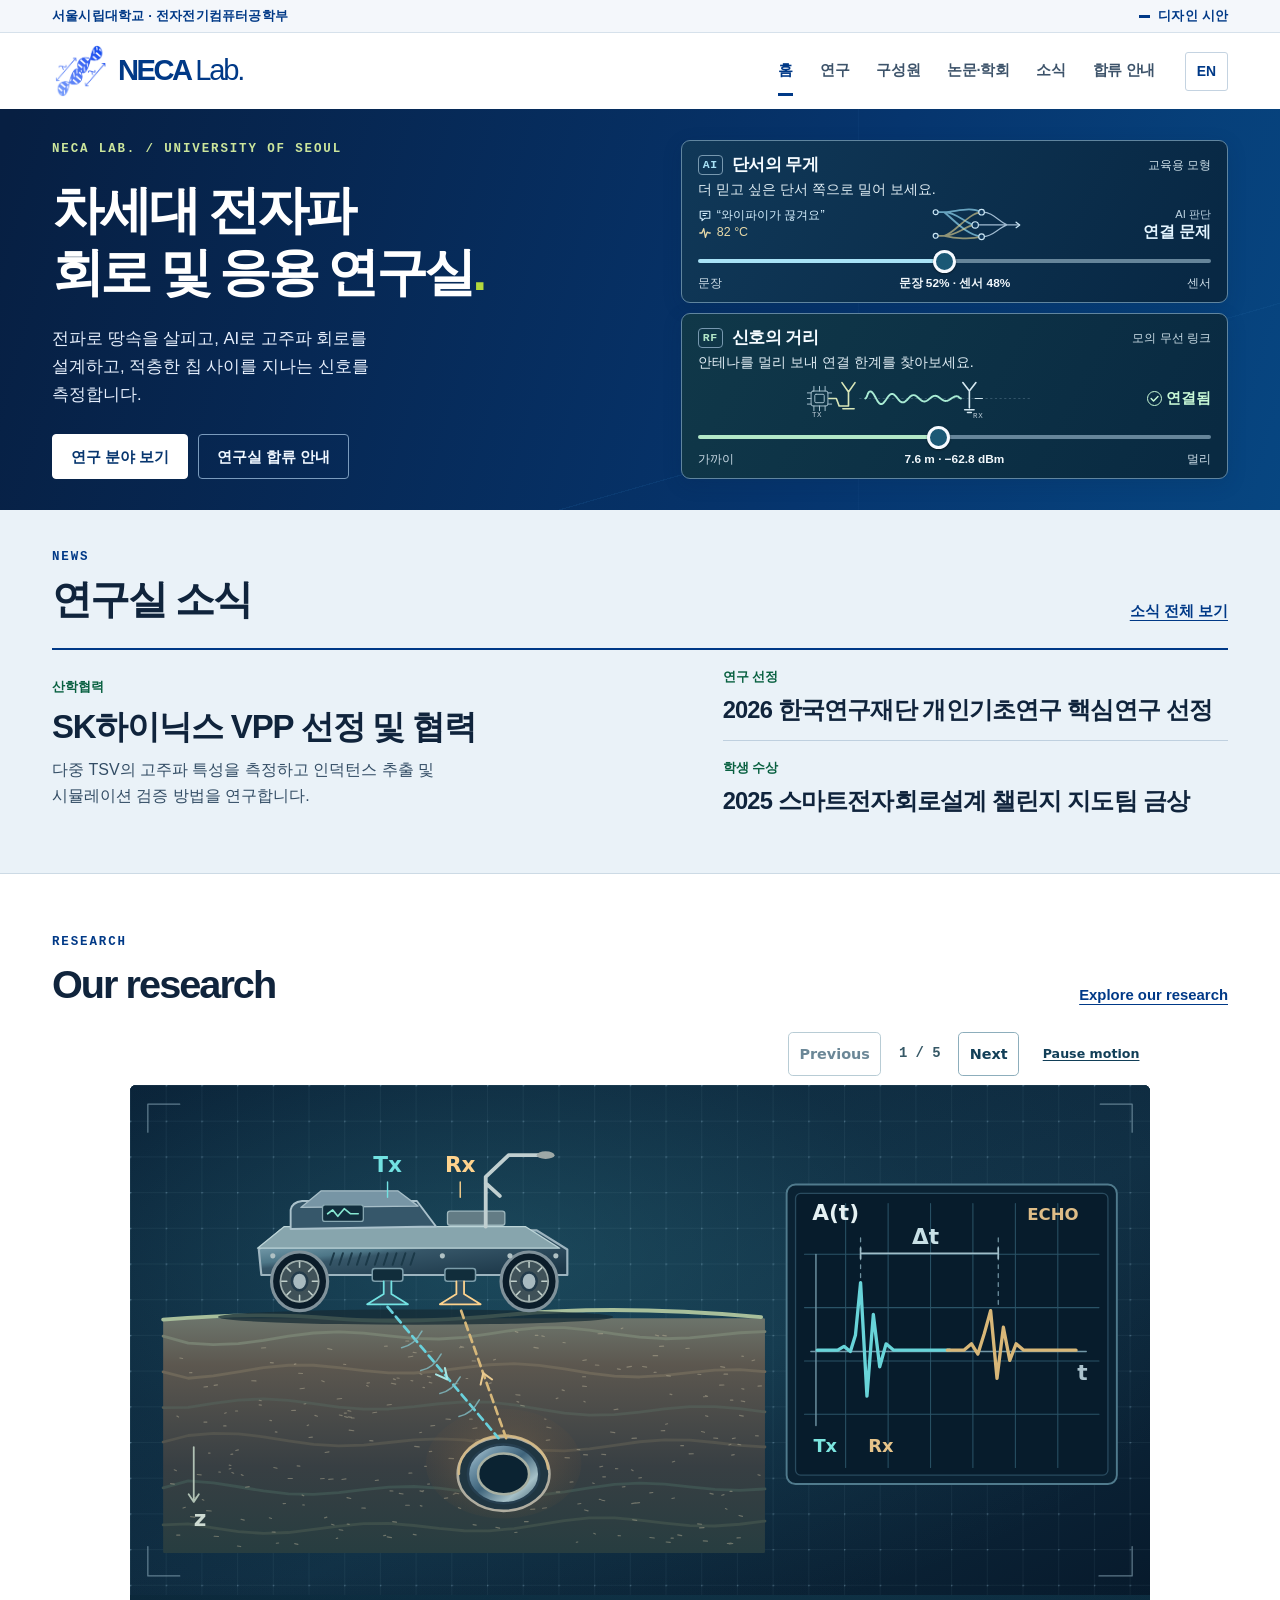
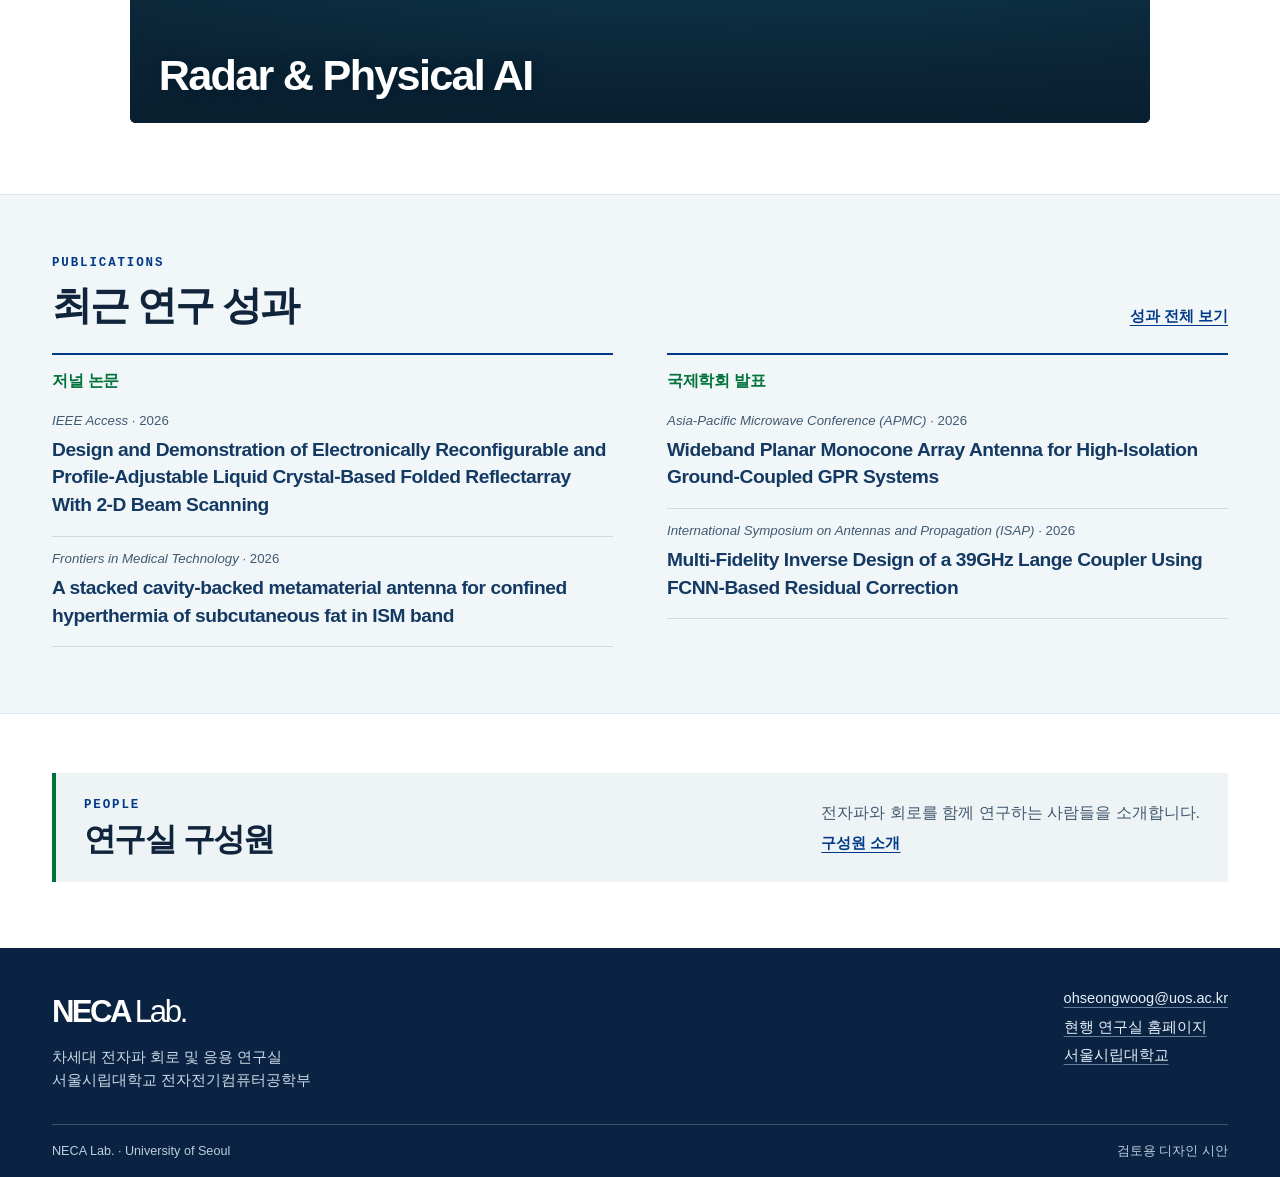
==== commit 3f7a12da: "Simplify the hero to two sliders and make research an English visual gallery" ====
--- a/preview/index.html
+++ b/preview/index.html
@@ -1,2 +1,23 @@
-<!doctype html><html lang="ko"><head><meta charset="utf-8"><meta name="viewport" content="width=device-width,initial-scale=1"><meta name="robots" content="noindex,nofollow,noarchive"><meta name="referrer" content="strict-origin-when-cross-origin"><meta name="theme-color" content="#003987"><meta name="description" content="서울시립대학교 차세대 전자파 회로 및 응용 연구실 | NECA Lab., University of Seoul."><title>NECA Lab. · 홈 / Home</title><link href="assets/site.css?v=3" rel="stylesheet"><script defer src="assets/site.js?v=3"></script><link href="assets/interact.css?v=2" rel="stylesheet"><link href="assets/field-motion.css?v=1" rel="stylesheet"><script defer src="assets/deck.js?v=1"></script><script defer src="assets/field-motion.js?v=1"></script><link href="assets/lab-ai.css?v=1" rel="stylesheet"><link href="assets/lab-rf.css?v=1" rel="stylesheet"><script defer src="assets/lab-ai.js?v=1"></script><script defer src="assets/lab-rf.js?v=1"></script></head>
-<body data-page="index"><a class="skip" href="#main"><span class="ko" lang="ko">본문 바로가기</span><span class="en" lang="en">Skip to content</span></a><header><div class="top"><div class="wrap"><span><span class="ko" lang="ko">서울시립대학교 · 전자전기컴퓨터공학부</span><span class="en" lang="en">University of Seoul · School of Electrical and Computer Engineering</span></span><span class="preview"><i></i><span class="ko" lang="ko">디자인 시안</span><span class="en" lang="en">Design preview</span></span></div></div><div class="bar wrap"><a class="brand" href="index.html" aria-label="NECA Lab. Home"><img class="brand-mark" src="assets/neca-logo.png" alt="NECA Lab." decoding="async" fetchpriority="high"><span class="brand-word">NECA <span>Lab.</span></span></a><nav id="navigation" aria-label="메인 메뉴 / Main menu"><a href="index.html" aria-current="page"><span class="ko" lang="ko">홈</span><span class="en" lang="en">Home</span></a><a href="research.html"><span class="ko" lang="ko">연구</span><span class="en" lang="en">Research</span></a><a href="people.html"><span class="ko" lang="ko">구성원</span><span class="en" lang="en">People</span></a><a href="publications.html"><span class="ko" lang="ko">논문·학회</span><span class="en" lang="en">Publications</span></a><a href="news.html"><span class="ko" lang="ko">소식</span><span class="en" lang="en">News</span></a><a href="join.html"><span class="ko" lang="ko">합류 안내</span><span class="en" lang="en">Join</span></a></nav><div class="nav-controls"><button type="button" id="language" hidden><span class="ko" lang="en">EN</span><span class="en" lang="ko">한국어</span></button><button type="button" class="hamb" id="menu-trigger" aria-expanded="false" aria-controls="navigation" aria-label="메뉴 / Menu" hidden><span></span><span></span></button></div></div></header><main id="main"><section class="hero"><div class="hero-inner wrap"><div class="hero-copy"><span class="eyebrow">NECA LAB.  /  UNIVERSITY OF SEOUL</span><h1><span class="ko" lang="ko">차세대 전자파<br>회로 및 응용 연구실<span class="term">.</span></span><span class="en" lang="en">Electromagnetic<br>circuits and<br>applications<span class="term">.</span></span></h1><p><span class="ko" lang="ko">전파로 땅속을 살피고, AI로 고주파 회로를 설계하고, 적층한 칩 사이를 지나는 신호를 측정합니다.</span><span class="en" lang="en">We use radar to see below ground, AI to design radio-frequency circuits, and measurements to trace signals between stacked chips.</span></p><div class="actions"><a class="btn white" href="research.html"><span class="ko" lang="ko">연구 분야 보기</span><span class="en" lang="en">Explore research</span></a><a class="btn transparent" href="join.html"><span class="ko" lang="ko">연구실 합류 안내</span><span class="en" lang="en">Join the lab</span></a></div></div><aside class="gateway" aria-label="가상 실험실 / Virtual labs"><div class="gateway-head"><span><span class="ko" lang="ko">가상 실험실</span><span class="en" lang="en">Virtual labs</span></span><small><span class="ko" lang="ko">직접 조작</span><span class="en" lang="en">Hands-on</span></small></div><a class="gateway-link" href="#lab-ai"><span class="gateway-icon"><svg class="activity-icon" viewBox="0 0 66 52" aria-hidden="true" focusable="false"><g fill="none" stroke="#80b7c8" stroke-width="1.3"><path d="m10 15 23-7-1 17-22-10 22 28L10 34l22-9 23-10-23-7 24 29-24-12m0 18 24-6"/></g><g fill="#a8d7df" stroke="#d7f2ed"><circle cx="10" cy="15" r="3.3"/><circle cx="10" cy="34" r="3.3"/><circle cx="32" cy="8" r="3.4"/><circle cx="32" cy="25" r="4"/><circle cx="32" cy="43" r="3.4"/></g><g fill="#d4ed8e"><circle cx="56" cy="15" r="4"/><circle cx="56" cy="37" r="4"/></g></svg></span><span class="gateway-text"><strong><span class="ko" lang="ko">AI 신경망 실험대</span><span class="en" lang="en">Neural network lab</span></strong><span><span class="ko" lang="ko">문장과 표의 비중을 바꾸면 결과는?</span><span class="en" lang="en">What changes when text or table data gets more weight?</span></span></span><span class="gateway-play"><span class="ko" lang="ko">열기</span><span class="en" lang="en">Open</span></span></a><a class="gateway-link" href="#lab-rf"><span class="gateway-icon"><svg class="activity-icon" viewBox="0 0 66 52" aria-hidden="true" focusable="false"><g fill="none" stroke="#a5d4db" stroke-width="2" stroke-linecap="round" stroke-linejoin="round"><path d="M5 29h8m0-8v17l14-9-14-8zm15 8h7l2-4 3 8 3-8 2 4h4v-9m0 2-6-9m6 9 6-9"/><path d="M54 18q7 6 0 12m4-15q10 9 0 18" stroke="#cfeaa0"/></g></svg></span><span class="gateway-text"><strong><span class="ko" lang="ko">RF 링크 실험대</span><span class="en" lang="en">Radio link lab</span></strong><span><span class="ko" lang="ko">수신 안테나를 움직이면 신호는?</span><span class="en" lang="en">What happens when you move the receiving antenna?</span></span></span><span class="gateway-play"><span class="ko" lang="ko">열기</span><span class="en" lang="en">Open</span></span></a></aside></div></section><section class="bulletin" id="lab-news"><div class="wrap section"><div class="sect-head"><div><span class="eyebrow">NEWS</span><h2><span class="ko" lang="ko">연구실 소식</span><span class="en" lang="en">Lab news</span></h2></div><a class="text-link" href="news.html"><span class="ko" lang="ko">소식 전체 보기</span><span class="en" lang="en">All lab news</span></a></div><div class="bulletin-layout"><article class="bulletin-item lead"><span class="news-kicker"><span class="ko" lang="ko">산학협력</span><span class="en" lang="en">Industry collaboration</span></span><h3><a href="news.html#sk-hynix-vpp"><span class="ko" lang="ko">SK하이닉스 VPP 선정 및 협력</span><span class="en" lang="en">SK hynix Visiting Partners Professor collaboration</span></a></h3><p><span class="ko" lang="ko">다중 TSV의 고주파 특성을 측정하고 인덕턴스 추출 및 시뮬레이션 검증 방법을 연구합니다.</span><span class="en" lang="en">The collaboration investigates RF characterization of multi-TSV structures, inductance extraction, and simulation validation.</span></p></article><div class="bulletin-more"><article class="bulletin-item"><span class="news-kicker"><span class="ko" lang="ko">연구 선정</span><span class="en" lang="en">Research award</span></span><h3><a href="news.html#nrf-2026"><span class="ko" lang="ko">2026 한국연구재단 개인기초연구 핵심연구 선정</span><span class="en" lang="en">National Research Foundation of Korea award</span></a></h3></article><article class="bulletin-item"><span class="news-kicker"><span class="ko" lang="ko">학생 수상</span><span class="en" lang="en">Student award</span></span><h3><a href="news.html#idec-2025"><span class="ko" lang="ko">2025 스마트전자회로설계 챌린지 지도팀 금상</span><span class="en" lang="en">Gold award at the 2025 Smart Circuit Design Challenge</span></a></h3></article></div></div></div></section><section class="bench" id="hands-on"><div class="wrap section"><div class="sect-head"><div><span class="eyebrow">VIRTUAL LAB</span><h2><span class="ko" lang="ko">직접 해보는 실험</span><span class="en" lang="en">Hands-on experiments</span></h2></div></div><div class="challenges"><details class="challenge" id="lab-ai"><summary><span class="challenge-symbol"><svg class="activity-icon" viewBox="0 0 66 52" aria-hidden="true" focusable="false"><g fill="none" stroke="#80b7c8" stroke-width="1.3"><path d="m10 15 23-7-1 17-22-10 22 28L10 34l22-9 23-10-23-7 24 29-24-12m0 18 24-6"/></g><g fill="#a8d7df" stroke="#d7f2ed"><circle cx="10" cy="15" r="3.3"/><circle cx="10" cy="34" r="3.3"/><circle cx="32" cy="8" r="3.4"/><circle cx="32" cy="25" r="4"/><circle cx="32" cy="43" r="3.4"/></g><g fill="#d4ed8e"><circle cx="56" cy="15" r="4"/><circle cx="56" cy="37" r="4"/></g></svg></span><span class="challenge-caption"><strong><span class="ko" lang="ko">AI 신경망 실험대</span><span class="en" lang="en">Neural network lab</span></strong><span><span class="ko" lang="ko">문장과 표를 편집하고 가중치와 층 수를 조절해 출력의 변화를 관찰하세요.</span><span class="en" lang="en">Edit text and table values, then change weights and depth to see the output shift.</span></span></span><span class="challenge-open" aria-hidden="true"></span></summary><div data-lab="ai"></div><noscript><p class="script-note"><span class="ko" lang="ko">실험을 조작하려면 브라우저의 자바스크립트를 켜 주세요.</span><span class="en" lang="en">Enable JavaScript in your browser to use the interactive controls.</span></p></noscript></details><details class="challenge" id="lab-rf"><summary><span class="challenge-symbol"><svg class="activity-icon" viewBox="0 0 66 52" aria-hidden="true" focusable="false"><g fill="none" stroke="#a5d4db" stroke-width="2" stroke-linecap="round" stroke-linejoin="round"><path d="M5 29h8m0-8v17l14-9-14-8zm15 8h7l2-4 3 8 3-8 2 4h4v-9m0 2-6-9m6 9 6-9"/><path d="M54 18q7 6 0 12m4-15q10 9 0 18" stroke="#cfeaa0"/></g></svg></span><span class="challenge-caption"><strong><span class="ko" lang="ko">RF 링크 실험대</span><span class="en" lang="en">Radio link lab</span></strong><span><span class="ko" lang="ko">회로를 조립하고 수신 안테나를 옮기거나 돌린 뒤 신호를 보내세요.</span><span class="en" lang="en">Assemble the circuit, move or rotate the receiving antenna, and transmit.</span></span></span><span class="challenge-open" aria-hidden="true"></span></summary><div data-lab="rf"></div><noscript><p class="script-note"><span class="ko" lang="ko">실험을 조작하려면 브라우저의 자바스크립트를 켜 주세요.</span><span class="en" lang="en">Enable JavaScript in your browser to use the interactive controls.</span></p></noscript></details></div></div></section><section class="wrap section focus-section" id="research-areas"><div class="sect-head"><div><span class="eyebrow">RESEARCH</span><h2><span class="ko" lang="ko">연구 분야</span><span class="en" lang="en">Our research</span></h2></div><a class="text-link" href="research.html"><span class="ko" lang="ko">연구 자세히 보기</span><span class="en" lang="en">Explore our research</span></a></div><div class="research-deck deck-brief" data-deck role="region" aria-label="연구 분야 카드"><div class="deck-bar"><p class="deck-help"><span class="ko" lang="ko">옆으로 넘겨 탐색하고, 그림을 눌러 원리를 보세요.</span><span class="en" lang="en">Swipe to browse. Select a diagram to see how it works.</span></p><div class="deck-tools" hidden><button type="button" data-deck-prev aria-controls="focus-track"><span class="ko" lang="ko">이전</span><span class="en" lang="en">Previous</span></button><span data-deck-index class="deck-index" role="status" aria-live="polite" aria-atomic="true"></span><button type="button" data-deck-next aria-controls="focus-track"><span class="ko" lang="ko">다음</span><span class="en" lang="en">Next</span></button></div></div><div id="focus-track" class="deck-track" data-deck-track tabindex="0" aria-label="연구 분야 목록"><article class="deck-card" data-deck-card><figure class="deck-figure field-figure"><button type="button" class="field-art" data-art-play="radar" data-art-state="idle" aria-describedby="diagram-text-radar" aria-label="레이더와 피지컬 AI 원리 재생" data-name-ko="레이더와 피지컬 AI" data-name-en="Radar &amp; Physical AI"><img src="assets/field-radar.svg?v=3aeda7950" loading="lazy" decoding="async" width="800" height="400" alt="이동형 레이더가 땅속 물체에 보낸 전파와 돌아온 반사파가 시간축에서 나뉘어 있습니다." data-alt-ko="이동형 레이더가 땅속 물체에 보낸 전파와 돌아온 반사파가 시간축에서 나뉘어 있습니다." data-alt-en="A mobile radar sends a pulse toward a buried object. A trace shows the time between transmission and the returning echo."><svg class="field-fx-layer" viewBox="0 0 800 400" preserveAspectRatio="xMidYMid meet" aria-hidden="true" focusable="false"><path d="M253 305a42 34 0 0 1 81-5" fill="none" stroke="#ffe98a" stroke-width="4" stroke-linecap="round" stroke-linejoin="round" class="art-fx accent-echo" /><path d="M202 174L289 277" fill="none" stroke="#beffff" stroke-width="6" stroke-linecap="round" stroke-linejoin="round" class="art-fx flow-first radar-down" pathLength="1" stroke-dasharray=".07 .93" /><path d="M295 277L259 175" fill="none" stroke="#ffdd90" stroke-width="6" stroke-linecap="round" stroke-linejoin="round" class="art-fx flow-late radar-return" pathLength="1" stroke-dasharray=".07 .93" /><path d="M641 208h13l6-5 5 8 5-16 5-18 5 53 5-40 5 26 5-13 6 5h41" fill="none" stroke="#ffeaa0" stroke-width="3" stroke-linecap="round" stroke-linejoin="round" class="art-fx draw-end radar-read" pathLength="1" stroke-dasharray="1" /></svg><span class="art-control" aria-hidden="true"><span class="art-icon"></span><span class="art-play-word"><span class="ko" lang="ko">원리 재생</span><span class="en" lang="en">Play diagram</span></span><span class="art-again-word"><span class="ko" lang="ko">다시 재생</span><span class="en" lang="en">Replay</span></span><span class="art-still-word"><span class="ko" lang="ko">최종 상태 보기</span><span class="en" lang="en">Show final state</span></span></span></button><figcaption id="diagram-text-radar" class="art-caption" aria-live="polite" aria-atomic="true"><span data-art-original><span class="ko" lang="ko">지표투과레이더의 송신파와 매설물에서 돌아온 반사파</span><span class="en" lang="en">Ground-penetrating radar: transmitted pulse and buried-object echo</span></span><span data-art-outcome hidden><span class="ko" lang="ko">송신 펄스가 매설물에 닿은 뒤, 뒤늦게 도착한 반사파가 시간 기록에 나타납니다.</span><span class="en" lang="en">The pulse reaches the buried object; its returning echo appears later on the trace.</span></span></figcaption><button class="art-expand" type="button" data-art-expand="radar"><span class="ko" lang="ko">크게 보기</span><span class="en" lang="en">Enlarge diagram</span></button></figure><a class="deck-brief-link" href="research.html#radar"><div class="deck-copy"><h3><span class="ko" lang="ko">레이더와 피지컬 AI</span><span class="en" lang="en">Radar &amp; Physical AI</span></h3><span class="deck-blurb"><span class="ko" lang="ko">전파로 땅속을 보고 이동체의 주변을 읽습니다.</span><span class="en" lang="en">Using radio waves to sense underground and around moving vehicles.</span></span></div></a></article><article class="deck-card" data-deck-card><figure class="deck-figure field-figure"><button type="button" class="field-art" data-art-play="rf-design" data-art-state="idle" aria-describedby="diagram-text-rf-design" aria-label="AI 기반 RF 설계 원리 재생" data-name-ko="AI 기반 RF 설계" data-name-en="AI for RF Design"><img src="assets/field-rf-design.svg?v=52d60fe99" loading="lazy" decoding="async" width="800" height="400" alt="점선 목표 응답과 실선 시뮬레이션 응답을 비교하고 AI가 다음 회로 모양을 제안합니다." data-alt-ko="점선 목표 응답과 실선 시뮬레이션 응답을 비교하고 AI가 다음 회로 모양을 제안합니다." data-alt-en="Dashed and solid curves compare a target and a simulated frequency response. AI proposes a circuit layout for another check."><svg class="field-fx-layer" viewBox="0 0 800 400" preserveAspectRatio="xMidYMid meet" aria-hidden="true" focusable="false"><path d="M123.1,186L147.8,179.5L188.2,185.2L349.5,142.8L358.7,124.1L385.4,117.1" fill="none" stroke="#fff1a8" stroke-width="5.5" stroke-linecap="round" stroke-linejoin="round" class="art-fx flow-middle rf-field" pathLength="1" stroke-dasharray=".07 .93" /><path d="M176.8,247.3L201.6,240.8L212.7,213.2L374,170.8L412.5,185.4L439.2,178.4" fill="none" stroke="#fff1a8" stroke-width="5.5" stroke-linecap="round" stroke-linejoin="round" class="art-fx flow-middle rf-field" pathLength="1" stroke-dasharray=".07 .93" /><path d="M552 225C577 225 587 216 600 191S624 157 642 168S675 198 686 218 721 225 744 224" fill="none" stroke="#dbb888" stroke-width="3" stroke-linecap="round" stroke-linejoin="round" class="art-fx draw-first rf-candidate-1" pathLength="1" stroke-dasharray="1" /><path d="M552 225C583 225 590 217 608 177S643 140 660 150S685 198 698 218 727 225 744 224" fill="none" stroke="#b8d4cb" stroke-width="3" stroke-linecap="round" stroke-linejoin="round" class="art-fx draw-middle rf-candidate-2" pathLength="1" stroke-dasharray="1" /><path d="M552 225C592 225 596 220 615 174S655 130 670 149 691 204 703 218 727 225 744 224" fill="none" stroke="#8ffbe6" stroke-width="3" stroke-linecap="round" stroke-linejoin="round" class="art-fx draw-end rf-candidate-3" pathLength="1" stroke-dasharray="1" /></svg><span class="art-control" aria-hidden="true"><span class="art-icon"></span><span class="art-play-word"><span class="ko" lang="ko">원리 재생</span><span class="en" lang="en">Play diagram</span></span><span class="art-again-word"><span class="ko" lang="ko">다시 재생</span><span class="en" lang="en">Replay</span></span><span class="art-still-word"><span class="ko" lang="ko">최종 상태 보기</span><span class="en" lang="en">Show final state</span></span></span></button><figcaption id="diagram-text-rf-design" class="art-caption" aria-live="polite" aria-atomic="true"><span data-art-original><span class="ko" lang="ko">목표 응답과 계산한 응답을 비교하는 회로 설계 과정</span><span class="en" lang="en">Circuit design loop: compare the target and simulated responses</span></span><span data-art-outcome hidden><span class="ko" lang="ko">결합기에 신호를 흘려 여러 회로 후보의 주파수 응답을 목표 곡선과 비교합니다.</span><span class="en" lang="en">The coupler carries the signal; candidate responses are compared against the target curve.</span></span></figcaption><button class="art-expand" type="button" data-art-expand="rf-design"><span class="ko" lang="ko">크게 보기</span><span class="en" lang="en">Enlarge diagram</span></button></figure><a class="deck-brief-link" href="research.html#rf-design"><div class="deck-copy"><h3><span class="ko" lang="ko">AI 기반 RF 설계</span><span class="en" lang="en">AI for RF Design</span></h3><span class="deck-blurb"><span class="ko" lang="ko">원하는 신호 응답에서 회로 모양을 거꾸로 찾습니다.</span><span class="en" lang="en">Finding circuit shapes that produce a target frequency response.</span></span></div></a></article><article class="deck-card" data-deck-card><figure class="deck-figure field-figure"><button type="button" class="field-art" data-art-play="interconnects" data-art-state="idle" aria-describedby="diagram-text-interconnects" aria-label="3차원 반도체 연결 원리 재생" data-name-ko="3차원 반도체 연결" data-name-en="3D Chip Interconnects"><img src="assets/field-interconnects.svg?v=b8433cb5c" loading="lazy" decoding="async" width="800" height="400" alt="세 층의 칩을 잇는 두 수직 배선 옆에, 한 배선의 신호 변화가 이웃 배선에 작은 파형을 만드는 모습이 보입니다." data-alt-ko="세 층의 칩을 잇는 두 수직 배선 옆에, 한 배선의 신호 변화가 이웃 배선에 작은 파형을 만드는 모습이 보입니다." data-alt-en="Two vertical lines run through three chip layers. A voltage step on line A causes a smaller transient on its neighbour B."><svg class="field-fx-layer" viewBox="0 0 800 400" preserveAspectRatio="xMidYMid meet" aria-hidden="true" focusable="false"><path d="M256.9,250.2V322.2" fill="none" stroke="#ffe0a0" stroke-width="4" stroke-linecap="round" stroke-linejoin="round" class="art-fx flow-middle chip-through" pathLength="1" stroke-dasharray=".07 .93" /><path d="M316.3,292.2q-8 6 0 11" fill="none" stroke="#a6f3ee" stroke-width="3" stroke-linecap="round" stroke-linejoin="round" class="art-fx accent-echo" /><path d="M256.9,173.2V245.2" fill="none" stroke="#ffe0a0" stroke-width="4" stroke-linecap="round" stroke-linejoin="round" class="art-fx flow-middle chip-through" pathLength="1" stroke-dasharray=".07 .93" /><path d="M316.3,215.2q-8 6 0 11" fill="none" stroke="#a6f3ee" stroke-width="3" stroke-linecap="round" stroke-linejoin="round" class="art-fx accent-echo" /><path d="M256.9,96.2V168.2" fill="none" stroke="#ffe0a0" stroke-width="4" stroke-linecap="round" stroke-linejoin="round" class="art-fx flow-first chip-through" pathLength="1" stroke-dasharray=".07 .93" /><path d="M316.3,138.2q-8 6 0 11" fill="none" stroke="#a6f3ee" stroke-width="3" stroke-linecap="round" stroke-linejoin="round" class="art-fx accent-echo" /><path d="M520 176H568Q577 176 584 164L602 134Q607 129 617 129H741" fill="none" stroke="#ffe1a2" stroke-width="3" stroke-linecap="round" stroke-linejoin="round" class="art-fx draw-middle chip-drive" pathLength="1" stroke-dasharray="1" /><path d="M520 217H569Q580 217 588 203T605 192Q613 192 619 202T637 217H742" fill="none" stroke="#a2fbf1" stroke-width="3" stroke-linecap="round" stroke-linejoin="round" class="art-fx draw-end chip-couple" pathLength="1" stroke-dasharray="1" /></svg><span class="art-control" aria-hidden="true"><span class="art-icon"></span><span class="art-play-word"><span class="ko" lang="ko">원리 재생</span><span class="en" lang="en">Play diagram</span></span><span class="art-again-word"><span class="ko" lang="ko">다시 재생</span><span class="en" lang="en">Replay</span></span><span class="art-still-word"><span class="ko" lang="ko">최종 상태 보기</span><span class="en" lang="en">Show final state</span></span></span></button><figcaption id="diagram-text-interconnects" class="art-caption" aria-live="polite" aria-atomic="true"><span data-art-original><span class="ko" lang="ko">인접 수직 배선의 신호(A)와 결합에 따른 간섭(B)</span><span class="en" lang="en">Adjacent vertical connections: driven signal (A) and coupled disturbance (B)</span></span><span data-art-outcome hidden><span class="ko" lang="ko">A의 신호 변화가 수직 배선을 지나면 이웃 B에 더 작은 과도 응답이 나타납니다.</span><span class="en" lang="en">A step travels along A; coupling induces a smaller transient on B.</span></span></figcaption><button class="art-expand" type="button" data-art-expand="interconnects"><span class="ko" lang="ko">크게 보기</span><span class="en" lang="en">Enlarge diagram</span></button></figure><a class="deck-brief-link" href="research.html#interconnects"><div class="deck-copy"><h3><span class="ko" lang="ko">3차원 반도체 연결</span><span class="en" lang="en">3D Chip Interconnects</span></h3><span class="deck-blurb"><span class="ko" lang="ko">겹겹이 쌓은 칩 사이에서 신호가 어떻게 흐를까요?</span><span class="en" lang="en">How do high-speed signals travel between stacked chips?</span></span></div></a></article><article class="deck-card" data-deck-card><figure class="deck-figure field-figure"><button type="button" class="field-art" data-art-play="plasma" data-art-state="idle" aria-describedby="diagram-text-plasma" aria-label="핵융합 플라스마 RF 원리 재생" data-name-ko="핵융합 플라스마 RF" data-name-en="RF for Fusion Plasmas"><img src="assets/field-plasma.svg?v=edfe1b2b6" loading="lazy" decoding="async" width="800" height="400" alt="오른쪽의 고주파 전원이 안테나에 연결되며, 안테나가 고리 모양 플라스마의 가장자리로 파동을 보냅니다." data-alt-ko="오른쪽의 고주파 전원이 안테나에 연결되며, 안테나가 고리 모양 플라스마의 가장자리로 파동을 보냅니다." data-alt-en="An RF source feeds a launcher that sends waves into the edge of a toroidal plasma."><svg class="field-fx-layer" viewBox="0 0 800 400" preserveAspectRatio="xMidYMid meet" aria-hidden="true" focusable="false"><path d="M655 170L535 196 486 202" fill="none" stroke="#ffe69c" stroke-width="6" stroke-linecap="round" stroke-linejoin="round" class="art-fx flow-first plasma-feed" pathLength="1" stroke-dasharray=".07 .93" /><path d="M476 189Q462 202 476 215" fill="none" stroke="#ffdf90" stroke-width="3.1" stroke-linecap="round" stroke-linejoin="round" class="art-fx wave-1" /><path d="M465 181Q451 202 465 223" fill="none" stroke="#ffdf90" stroke-width="3.1" stroke-linecap="round" stroke-linejoin="round" class="art-fx wave-2" /><path d="M453 174Q439 202 453 230" fill="none" stroke="#ffdf90" stroke-width="3.1" stroke-linecap="round" stroke-linejoin="round" class="art-fx wave-3" /><path d="M441 171Q427 202 441 233" fill="none" stroke="#ffdf90" stroke-width="3.1" stroke-linecap="round" stroke-linejoin="round" class="art-fx wave-4" /></svg><span class="art-control" aria-hidden="true"><span class="art-icon"></span><span class="art-play-word"><span class="ko" lang="ko">원리 재생</span><span class="en" lang="en">Play diagram</span></span><span class="art-again-word"><span class="ko" lang="ko">다시 재생</span><span class="en" lang="en">Replay</span></span><span class="art-still-word"><span class="ko" lang="ko">최종 상태 보기</span><span class="en" lang="en">Show final state</span></span></span></button><figcaption id="diagram-text-plasma" class="art-caption" aria-live="polite" aria-atomic="true"><span data-art-original><span class="ko" lang="ko">고주파 전원에서 안테나를 거쳐 플라스마로 전달되는 전력</span><span class="en" lang="en">RF power travels from the source through a launcher into the plasma</span></span><span data-art-outcome hidden><span class="ko" lang="ko">전력이 도파관을 따라 안테나에 도달하고, 파면이 플라스마 가장자리로 진행합니다.</span><span class="en" lang="en">Power reaches the launcher through the waveguide. Wavefronts then enter the plasma edge.</span></span></figcaption><button class="art-expand" type="button" data-art-expand="plasma"><span class="ko" lang="ko">크게 보기</span><span class="en" lang="en">Enlarge diagram</span></button></figure><a class="deck-brief-link" href="research.html#plasma"><div class="deck-copy"><h3><span class="ko" lang="ko">핵융합 플라스마 RF</span><span class="en" lang="en">RF for Fusion Plasmas</span></h3><span class="deck-blurb"><span class="ko" lang="ko">고출력 전파를 플라스마 안으로 전달합니다.</span><span class="en" lang="en">Launching high-power radio waves into a fusion plasma.</span></span></div></a></article><article class="deck-card" data-deck-card><figure class="deck-figure field-figure"><button type="button" class="field-art" data-art-play="grounded-ai" data-art-state="idle" aria-describedby="diagram-text-grounded-ai" aria-label="근거 기반 AI 원리 재생" data-name-ko="근거 기반 AI" data-name-en="Evidence-Grounded AI"><img src="assets/field-grounded-ai.svg?v=f91cda1a4" loading="lazy" decoding="async" width="800" height="400" alt="입력된 질문에서 문서를 찾아 한 구절을 강조하고, 그 구절을 답변 옆에 다시 표시합니다." data-alt-ko="입력된 질문에서 문서를 찾아 한 구절을 강조하고, 그 구절을 답변 옆에 다시 표시합니다." data-alt-en="A passage in a reference document is highlighted and shown alongside the answer."><svg class="field-fx-layer" viewBox="0 0 800 400" preserveAspectRatio="xMidYMid meet" aria-hidden="true" focusable="false"><polygon points="76.6,196.5 274.6,168.7 279.7,207.7 81.7,235.5" fill="#d2ff77" stroke="#c2e56a" stroke-width="2" stroke-linejoin="round" class="art-fx accent-source" /><path d="M91.2,206.6L246.2,184.9" fill="none" stroke="#28643f" stroke-width="2" stroke-linecap="round" stroke-linejoin="round" class="art-fx accent-source" /><path d="M92.2,214.6L261.2,191" fill="none" stroke="#28643f" stroke-width="2" stroke-linecap="round" stroke-linejoin="round" class="art-fx accent-source" /><path d="M93.2,222.6L225.2,204.2" fill="none" stroke="#28643f" stroke-width="2" stroke-linecap="round" stroke-linejoin="round" class="art-fx accent-source" /><path d="M285 195L345 205 409 183 473 214 536 214" fill="none" stroke="#e6ff9c" stroke-width="6" stroke-linecap="round" stroke-linejoin="round" class="art-fx flow-middle ai-route" pathLength="1" stroke-dasharray=".07 .93" /><path d="M548 210H733V264H548Z" fill="none" stroke="#b8e783" stroke-width="3" stroke-linecap="round" stroke-linejoin="round" class="art-fx draw-end ai-cite" pathLength="1" stroke-dasharray="1" /><path d="M407 94L405 126 409 183" fill="none" stroke="#b9e4d9" stroke-width="4" stroke-linecap="round" stroke-linejoin="round" class="art-fx flow-first ai-query" pathLength="1" stroke-dasharray=".07 .93" /></svg><span class="art-control" aria-hidden="true"><span class="art-icon"></span><span class="art-play-word"><span class="ko" lang="ko">원리 재생</span><span class="en" lang="en">Play diagram</span></span><span class="art-again-word"><span class="ko" lang="ko">다시 재생</span><span class="en" lang="en">Replay</span></span><span class="art-still-word"><span class="ko" lang="ko">최종 상태 보기</span><span class="en" lang="en">Show final state</span></span></span></button><figcaption id="diagram-text-grounded-ai" class="art-caption" aria-live="polite" aria-atomic="true"><span data-art-original><span class="ko" lang="ko">질문에서 관련 문서로, 근거 문장에서 답변으로</span><span class="en" lang="en">From a question to the relevant document and a source-backed answer</span></span><span data-art-outcome hidden><span class="ko" lang="ko">선택한 근거 문장 S2를 검색 경로로 따라가면 같은 출처 표시가 답변에 붙습니다.</span><span class="en" lang="en">The selected passage follows the retrieval path and appears beside the answer with the same S2 citation.</span></span></figcaption><button class="art-expand" type="button" data-art-expand="grounded-ai"><span class="ko" lang="ko">크게 보기</span><span class="en" lang="en">Enlarge diagram</span></button></figure><a class="deck-brief-link" href="research.html#grounded-ai"><div class="deck-copy"><h3><span class="ko" lang="ko">근거 기반 AI</span><span class="en" lang="en">Evidence-Grounded AI</span></h3><span class="deck-blurb"><span class="ko" lang="ko">AI 답변을 뒷받침하는 문서 속 근거를 찾습니다.</span><span class="en" lang="en">Connecting an AI answer to the passage that supports it.</span></span></div></a></article></div></div></section><section class="tint" id="recent-outputs"><div class="wrap section"><div class="sect-head"><div><span class="eyebrow">PUBLICATIONS</span><h2><span class="ko" lang="ko">최근 연구 성과</span><span class="en" lang="en">Recent research outputs</span></h2></div><a class="text-link" href="publications.html"><span class="ko" lang="ko">성과 전체 보기</span><span class="en" lang="en">All publications</span></a></div><div class="output-grid"><div class="output-group"><h3><span class="ko" lang="ko">저널 논문</span><span class="en" lang="en">Peer-reviewed journals</span></h3><ul><li data-kind="journal"><span class="output-meta"><i lang="en">IEEE Access</i> · 2026</span><h4 lang="en"><a href="publications.html#journal-1">Design and Demonstration of Electronically Reconfigurable and Profile-Adjustable Liquid Crystal-Based Folded Reflectarray With 2-D Beam Scanning</a></h4></li><li data-kind="journal"><span class="output-meta"><i lang="en">Frontiers in Medical Technology</i> · 2026</span><h4 lang="en"><a href="publications.html#journal-2">A stacked cavity-backed metamaterial antenna for confined hyperthermia of subcutaneous fat in ISM band</a></h4></li></ul></div><div class="output-group"><h3><span class="ko" lang="ko">국제학회 발표</span><span class="en" lang="en">International conference presentations</span></h3><ul><li data-kind="conference"><span class="output-meta"><i lang="en">Asia-Pacific Microwave Conference (APMC)</i> · 2026</span><h4 lang="en"><a href="publications.html#conference-1">Wideband Planar Monocone Array Antenna for High-Isolation Ground-Coupled GPR Systems</a></h4></li><li data-kind="conference"><span class="output-meta"><i lang="en">International Symposium on Antennas and Propagation (ISAP)</i> · 2026</span><h4 lang="en"><a href="publications.html#conference-2">Multi-Fidelity Inverse Design of a 39GHz Lange Coupler Using FCNN-Based Residual Correction</a></h4></li></ul></div></div></div></section><section class="section wrap"><div class="team-strip"><div><span class="eyebrow">PEOPLE</span><h2><span class="ko" lang="ko">연구실 구성원</span><span class="en" lang="en">Meet the team</span></h2></div><div><p><span class="ko" lang="ko">전자파와 회로를 함께 연구하는 사람들을 소개합니다.</span><span class="en" lang="en">Meet the people studying electromagnetic waves and circuits together.</span></p><a class="text-link" href="people.html"><span class="ko" lang="ko">구성원 소개</span><span class="en" lang="en">Browse people</span></a></div></div></section></main><footer><div class="foot-main wrap"><div><div class="foot-logo">NECA <span>Lab.</span></div><p><span class="ko" lang="ko">차세대 전자파 회로 및 응용 연구실</span><span class="en" lang="en">Next-gen. Electromagnetic Circuits and Application Lab.</span><br><span class="ko" lang="ko">서울시립대학교 전자전기컴퓨터공학부</span><span class="en" lang="en">School of Electrical and Computer Engineering, University of Seoul</span></p></div><div class="footer-links"><a href="mailto:ohseongwoog@uos.ac.kr">ohseongwoog@uos.ac.kr</a><a href="https://sites.google.com/view/necalab/home"><span class="ko" lang="ko">현행 연구실 홈페이지</span><span class="en" lang="en">Current lab website</span></a><a href="https://www.uos.ac.kr/"><span class="ko" lang="ko">서울시립대학교</span><span class="en" lang="en">University of Seoul</span></a></div></div><div class="foot-base wrap"><span>NECA Lab. · University of Seoul</span><span><span class="ko" lang="ko">검토용 디자인 시안</span><span class="en" lang="en">Website design preview</span></span></div></footer></body></html>+<!doctype html><html lang="ko"><head><meta charset="utf-8"><meta name="viewport" content="width=device-width,initial-scale=1"><meta name="robots" content="noindex,nofollow,noarchive"><meta name="referrer" content="strict-origin-when-cross-origin"><meta name="theme-color" content="#003987"><meta name="description" content="서울시립대학교 차세대 전자파 회로 및 응용 연구실 | NECA Lab., University of Seoul."><title>NECA Lab. · 홈 / Home</title><link href="assets/site.css?v=3" rel="stylesheet"><script defer src="assets/site.js?v=3"></script><link href="assets/visual-deck.css?v=71b46dc01" rel="stylesheet"><script defer src="assets/visual-deck.js?v=7e6c22153"></script><link href="assets/micro-labs.css?v=ca3ddcca7" rel="stylesheet"><script defer src="assets/micro-labs.js?v=1790a6153"></script></head>
+<body data-page="index"><a class="skip" href="#main"><span class="ko" lang="ko">본문 바로가기</span><span class="en" lang="en">Skip to content</span></a><header><div class="top"><div class="wrap"><span><span class="ko" lang="ko">서울시립대학교 · 전자전기컴퓨터공학부</span><span class="en" lang="en">University of Seoul · School of Electrical and Computer Engineering</span></span><span class="preview"><i></i><span class="ko" lang="ko">디자인 시안</span><span class="en" lang="en">Design preview</span></span></div></div><div class="bar wrap"><a class="brand" href="index.html" aria-label="NECA Lab. Home"><img class="brand-mark" src="assets/neca-logo.png" alt="NECA Lab." decoding="async" fetchpriority="high"><span class="brand-word">NECA <span>Lab.</span></span></a><nav id="navigation" aria-label="메인 메뉴 / Main menu"><a href="index.html" aria-current="page"><span class="ko" lang="ko">홈</span><span class="en" lang="en">Home</span></a><a href="research.html"><span class="ko" lang="ko">연구</span><span class="en" lang="en">Research</span></a><a href="people.html"><span class="ko" lang="ko">구성원</span><span class="en" lang="en">People</span></a><a href="publications.html"><span class="ko" lang="ko">논문·학회</span><span class="en" lang="en">Publications</span></a><a href="news.html"><span class="ko" lang="ko">소식</span><span class="en" lang="en">News</span></a><a href="join.html"><span class="ko" lang="ko">합류 안내</span><span class="en" lang="en">Join</span></a></nav><div class="nav-controls"><button type="button" id="language" hidden><span class="ko" lang="en">EN</span><span class="en" lang="ko">한국어</span></button><button type="button" class="hamb" id="menu-trigger" aria-expanded="false" aria-controls="navigation" aria-label="메뉴 / Menu" hidden><span></span><span></span></button></div></div></header><main id="main"><section class="hero"><div class="hero-inner wrap"><div class="hero-copy"><span class="eyebrow">NECA LAB.  /  UNIVERSITY OF SEOUL</span><h1><span class="ko" lang="ko">차세대 전자파<br>회로 및 응용 연구실<span class="term">.</span></span><span class="en" lang="en">Electromagnetic<br>circuits and<br>applications<span class="term">.</span></span></h1><p><span class="ko" lang="ko">전파로 땅속을 살피고, AI로 고주파 회로를 설계하고, 적층한 칩 사이를 지나는 신호를 측정합니다.</span><span class="en" lang="en">We use radar to see below ground, AI to design radio-frequency circuits, and measurements to trace signals between stacked chips.</span></p><div class="actions"><a class="btn white" href="research.html"><span class="ko" lang="ko">연구 분야 보기</span><span class="en" lang="en">Explore research</span></a><a class="btn transparent" href="join.html"><span class="ko" lang="ko">연구실 합류 안내</span><span class="en" lang="en">Join the lab</span></a></div></div><aside class="micro-labs" id="hands-on" aria-label="미니 실험 / Mini experiments"><article class="micro-card" id="lab-ai" data-lab="ai" data-state="connection" aria-labelledby="lab-ai-title"><span id="puzzle-ai" class="micro-alias" aria-hidden="true"></span>
+<div class="micro-head"><div class="micro-title"><span class="micro-tag">AI</span><h2 id="lab-ai-title"><span class="ko" lang="ko">단서의 무게</span><span class="en" lang="en">Weigh the clues</span></h2></div><span class="micro-kind"><span class="ko" lang="ko">교육용 모형</span><span class="en" lang="en">Toy model</span></span></div>
+<p class="micro-help" id="lab-ai-help"><span class="ko" lang="ko">더 믿고 싶은 단서 쪽으로 밀어 보세요.</span><span class="en" lang="en">Slide toward the clue you trust more.</span></p>
+<div class="micro-display"><div class="micro-ai-plot"><div class="micro-inputs"><span><svg viewBox="0 0 15 16" aria-hidden="true" focusable="false"><path d="M2 2.5h11v8H7.4l-3.3 2.8v-2.8H2zM4.7 5.1h5.6M4.7 7.5h3.8" fill="none" stroke="currentColor" stroke-width="1.2" stroke-linejoin="round"/></svg><span class="ko" lang="ko">“와이파이가 끊겨요”</span><span class="en" lang="en">“Wi-Fi drops”</span></span><span><svg viewBox="0 0 15 16" aria-hidden="true" focusable="false"><path d="M1 8h3l2-5 2 10 2-6 2 1h2" fill="none" stroke="currentColor" stroke-width="1.5" stroke-linejoin="round"/></svg>82 °C</span></div><div class="micro-net"><svg viewBox="0 0 100 44" aria-hidden="true" focusable="false"><g fill="none" stroke-linecap="round">
+<g data-net="text" stroke="#9ce4ff"><path d="M3 9h10C25 9 34 19 45 23M13 9c12 0 28-7 41 0M13 9c12 10 25 25 41 27"/></g>
+<g data-net="sensor" stroke="#e6d691"><path d="M3 35h10c12 0 21-9 32-12M13 35c12-3 26-25 41-26M13 35c12 3 29 4 41 1"/></g>
+<path d="M55 9c12 0 16 9 27 14M48 23h34M55 36c12 0 16-9 27-13m0 0h13" stroke="#a1bbd1" stroke-width="1.3"/></g>
+<g fill="#0e3659" stroke="#cbe6f4" stroke-width="1.3"><circle cx="3.5" cy="9" r="2.7"/><circle cx="3.5" cy="35" r="2.7"/><circle cx="54" cy="9" r="3.1"/><circle cx="47" cy="23" r="3.5"/><circle cx="54" cy="36" r="3.1"/></g>
+<path d="m92 20 4 3-4 3" fill="none" stroke="#cbe6f4" stroke-width="1.4" stroke-linecap="round" stroke-linejoin="round"/></svg></div><div class="micro-inference"><small><span class="ko" lang="ko">AI 판단</span><span class="en" lang="en">Prediction</span></small><span data-outcome><span class="ko" lang="ko">연결 문제</span><span class="en" lang="en">Wi-Fi fault</span></span></div></div></div>
+<label class="micro-sr" for="lab-ai-range"><span class="ko" lang="ko">문장과 센서의 비중</span><span class="en" lang="en">Balance between text and sensor</span></label><input class="micro-range" id="lab-ai-range" type="range" min="0" max="100" step="1" value="48" aria-describedby="lab-ai-help" disabled>
+<div class="micro-scale"><span><span class="ko" lang="ko">문장</span><span class="en" lang="en">Text</span></span><span data-meter><span class="ko" lang="ko">문장 52% · 센서 48%</span><span class="en" lang="en">52% text · 48% sensor</span></span><span><span class="ko" lang="ko">센서</span><span class="en" lang="en">Sensor</span></span></div></article><article class="micro-card" id="lab-rf" data-lab="rf" data-state="connected" aria-labelledby="lab-rf-title"><span id="puzzle-rf" class="micro-alias" aria-hidden="true"></span>
+<div class="micro-head"><div class="micro-title"><span class="micro-tag">RF</span><h2 id="lab-rf-title"><span class="ko" lang="ko">신호의 거리</span><span class="en" lang="en">Signal range</span></h2></div><span class="micro-kind"><span class="ko" lang="ko">모의 무선 링크</span><span class="en" lang="en">Simulated link</span></span></div>
+<p class="micro-help" id="lab-rf-help"><span class="ko" lang="ko">안테나를 멀리 보내 연결 한계를 찾아보세요.</span><span class="en" lang="en">Move the antennas apart until the link drops.</span></p>
+<div class="micro-display"><div class="micro-rf-plot"><svg viewBox="0 0 250 46" aria-hidden="true" focusable="false"><g fill="none" stroke-linejoin="round" stroke-linecap="round">
+<g stroke="#a7c1cf" stroke-width="1.05"><path d="M6 17h4m-4 6h4m-4 6h4m3-19v5m6-5v5m6-5v5m-12 16v5m6-5v5m6-5v5m3-19h4m-4 12h4"/><rect x="10" y="15" width="18" height="16" rx="2.1"/><rect x="14" y="18.5" width="10" height="9" rx="1.2"/></g>
+<g stroke="#d9e7b9" stroke-width="1.75"><path d="M29 23h8l3 8h10V16m0 0-7-10m7 10 7-10m-13 28h12"/></g>
+<path d="M62 23h184" stroke="#8ba6b9" stroke-opacity=".33" stroke-dasharray="1.5 3.5"/>
+<path data-wave d="M68 23 L68.91 22.35 L69.83 20.56 L70.74 17.91 L71.65 16.28 L72.57 15.58 L73.48 15.37 L74.39 15.63 L75.31 16.32 L76.22 17.39 L77.14 18.76 L78.05 20.34 L78.96 22.01 L79.88 23.68 L80.79 25.25 L81.70 26.62 L82.62 27.73 L83.53 28.51 L84.44 28.92 L85.36 28.96 L86.27 28.64 L87.19 27.98 L88.10 27.04 L89.01 25.89 L89.93 24.59 L90.84 23.24 L91.75 21.91 L92.67 20.69 L93.58 19.65 L94.49 18.84 L95.41 18.31 L96.32 18.08 L97.23 18.15 L98.15 18.53 L99.06 19.16 L99.97 20.01 L100.89 21.03 L101.80 22.13 L102.72 23.27 L103.63 24.35 L104.54 25.33 L105.46 26.14 L106.37 26.74 L107.28 27.09 L108.20 27.19 L109.11 27.03 L110.02 26.62 L110.94 26.00 L111.85 25.22 L112.76 24.31 L113.68 23.34 L114.59 22.38 L115.51 21.47 L116.42 20.68 L117.33 20.04 L118.25 19.60 L119.16 19.38 L120.07 19.39 L120.99 19.61 L121.90 20.04 L122.81 20.64 L123.73 21.38 L124.64 22.20 L125.56 23.05 L126.47 23.89 L127.38 24.65 L128.30 25.30 L129.21 25.79 L130.12 26.11 L131.04 26.22 L131.95 26.14 L132.86 25.87 L133.78 25.42 L134.69 24.84 L135.60 24.15 L136.52 23.40 L137.43 22.64 L138.34 21.92 L139.26 21.27 L140.17 20.75 L141.09 20.36 L142.00 20.15 L142.91 20.12 L143.83 20.26 L144.74 20.57 L145.65 21.02 L146.57 21.59 L147.48 22.24 L148.39 22.92 L149.31 23.60 L150.22 24.23 L151.13 24.77 L152.05 25.20 L152.96 25.48 L153.88 25.61 L154.79 25.58 L155.70 25.39 L156.62 25.05 L157.53 24.59 L158.44 24.04 L159.36 23.44 L160.27 22.82 L161.18 22.21 L162.10 21.67 L163.01 21.21 L163.92 20.87 L164.84 20.66 L165.75 20.61 L166.67 20.70 L167.58 21.11 L168.49 21.95 L169.41 22.62 L170.32 23.00" stroke="#a8ebd4" stroke-width="2.05"/>
+<g data-receiver transform="translate(170.32,0)" stroke="#d5e8f0" stroke-width="1.75"><path d="M9 33V15m0 0-7-9m7 9 7-9M4 35h10m-7 3h4"/><path d="M15 23h8" stroke-width="1.05"/></g>
+</g><g fill="#bfced9" font-family="ui-monospace,monospace" font-size="8" letter-spacing=".6"><text x="11" y="43">TX</text><text data-rx-label x="186" y="44">RX</text></g></svg></div><span class="micro-link-state"><svg viewBox="0 0 15 15" aria-hidden="true" focusable="false"><g fill="none" stroke="currentColor" stroke-width="1.65" stroke-linecap="round" stroke-linejoin="round"><path class="first-state" d="m3.6 7.6 2.8 2.9 5.1-5.3"/><path class="second-state" d="m5 5 5 5m0-5-5 5"/></g></svg><span data-outcome role="status" aria-live="polite" aria-atomic="true"><span class="ko" lang="ko">연결됨</span><span class="en" lang="en">Connected</span></span></span></div>
+<label class="micro-sr" for="lab-rf-range"><span class="ko" lang="ko">안테나 사이 거리</span><span class="en" lang="en">Distance between antennas</span></label><input class="micro-range" id="lab-rf-range" type="range" min="2" max="14" step="0.1" value="7.6" aria-describedby="lab-rf-help" disabled>
+<div class="micro-scale"><span><span class="ko" lang="ko">가까이</span><span class="en" lang="en">Near</span></span><span data-meter>7.6 m · −62.8 dBm</span><span><span class="ko" lang="ko">멀리</span><span class="en" lang="en">Far</span></span></div></article><noscript><p class="micro-nojs"><span class="ko" lang="ko">슬라이더를 움직이려면 자바스크립트를 켜 주세요.</span><span class="en" lang="en">Enable JavaScript to move the sliders.</span></p></noscript></aside></div></section><section class="bulletin" id="lab-news"><div class="wrap section"><div class="sect-head"><div><span class="eyebrow">NEWS</span><h2><span class="ko" lang="ko">연구실 소식</span><span class="en" lang="en">Lab news</span></h2></div><a class="text-link" href="news.html"><span class="ko" lang="ko">소식 전체 보기</span><span class="en" lang="en">All lab news</span></a></div><div class="bulletin-layout"><article class="bulletin-item lead"><span class="news-kicker"><span class="ko" lang="ko">산학협력</span><span class="en" lang="en">Industry collaboration</span></span><h3><a href="news.html#sk-hynix-vpp"><span class="ko" lang="ko">SK하이닉스 VPP 선정 및 협력</span><span class="en" lang="en">SK hynix Visiting Partners Professor collaboration</span></a></h3><p><span class="ko" lang="ko">다중 TSV의 고주파 특성을 측정하고 인덕턴스 추출 및 시뮬레이션 검증 방법을 연구합니다.</span><span class="en" lang="en">The collaboration investigates RF characterization of multi-TSV structures, inductance extraction, and simulation validation.</span></p></article><div class="bulletin-more"><article class="bulletin-item"><span class="news-kicker"><span class="ko" lang="ko">연구 선정</span><span class="en" lang="en">Research award</span></span><h3><a href="news.html#nrf-2026"><span class="ko" lang="ko">2026 한국연구재단 개인기초연구 핵심연구 선정</span><span class="en" lang="en">National Research Foundation of Korea award</span></a></h3></article><article class="bulletin-item"><span class="news-kicker"><span class="ko" lang="ko">학생 수상</span><span class="en" lang="en">Student award</span></span><h3><a href="news.html#idec-2025"><span class="ko" lang="ko">2025 스마트전자회로설계 챌린지 지도팀 금상</span><span class="en" lang="en">Gold award at the 2025 Smart Circuit Design Challenge</span></a></h3></article></div></div></div></section><section class="wrap section focus-section" id="research-areas" lang="en"><div class="sect-head"><div><span class="eyebrow">RESEARCH</span><h2>Our research</h2></div><a class="text-link" href="research.html">Explore our research</a></div><div class="visual-deck" data-deck data-visual-deck lang="en" role="region" aria-label="Research gallery"><div class="vd-controls" hidden><button type="button" data-deck-prev aria-controls="visual-focus-track" aria-label="Previous research field">Previous</button><span class="vd-index" data-deck-index aria-live="polite" aria-atomic="true"></span><button type="button" data-deck-next aria-controls="visual-focus-track" aria-label="Next research field">Next</button><button type="button" data-vd-motion aria-pressed="false">Pause motion</button></div><div class="vd-track" data-deck-track id="visual-focus-track" tabindex="0" aria-label="Research fields. Swipe or use the arrow keys to browse."><article class="vd-card" data-deck-card id="radar" data-field="radar"><button type="button" class="vd-card-button" data-vd-open aria-expanded="false" aria-controls="visual-focus-radar-detail" aria-label="Radar &amp; Physical AI: show explanation"><span class="vd-art"><img src="assets/field-radar.svg?v=3aeda7950" alt="" width="800" height="400" decoding="async" loading='lazy'><svg class="vd-overlay" viewBox="0 0 800 400" preserveAspectRatio="xMidYMin meet" aria-hidden="true" focusable="false"><path d="M253 305a42 34 0 0 1 81-5" fill="none" stroke="#ffe98a" stroke-width="4" stroke-linecap="round" stroke-linejoin="round" class="art-fx accent-echo" /><path d="M202 174L289 277" fill="none" stroke="#beffff" stroke-width="6" stroke-linecap="round" stroke-linejoin="round" class="art-fx flow-first radar-down" pathLength="1" stroke-dasharray=".07 .93" /><path d="M295 277L259 175" fill="none" stroke="#ffdd90" stroke-width="6" stroke-linecap="round" stroke-linejoin="round" class="art-fx flow-late radar-return" pathLength="1" stroke-dasharray=".07 .93" /><path d="M641 208h13l6-5 5 8 5-16 5-18 5 53 5-40 5 26 5-13 6 5h41" fill="none" stroke="#ffeaa0" stroke-width="3" stroke-linecap="round" stroke-linejoin="round" class="art-fx draw-end radar-read" pathLength="1" stroke-dasharray="1" /></svg></span><span class="vd-heading">Radar &amp; Physical AI</span></button></article><article class="vd-card" data-deck-card id="rf-design" data-field="rf-design"><button type="button" class="vd-card-button" data-vd-open aria-expanded="false" aria-controls="visual-focus-rf-design-detail" aria-label="AI for RF Design: show explanation"><span class="vd-art"><img src="assets/field-rf-design.svg?v=52d60fe99" alt="" width="800" height="400" decoding="async" loading='lazy'><svg class="vd-overlay" viewBox="0 0 800 400" preserveAspectRatio="xMidYMin meet" aria-hidden="true" focusable="false"><path d="M123.1,186L147.8,179.5L188.2,185.2L349.5,142.8L358.7,124.1L385.4,117.1" fill="none" stroke="#fff1a8" stroke-width="5.5" stroke-linecap="round" stroke-linejoin="round" class="art-fx flow-middle rf-field" pathLength="1" stroke-dasharray=".07 .93" /><path d="M176.8,247.3L201.6,240.8L212.7,213.2L374,170.8L412.5,185.4L439.2,178.4" fill="none" stroke="#fff1a8" stroke-width="5.5" stroke-linecap="round" stroke-linejoin="round" class="art-fx flow-middle rf-field" pathLength="1" stroke-dasharray=".07 .93" /><path d="M552 225C577 225 587 216 600 191S624 157 642 168S675 198 686 218 721 225 744 224" fill="none" stroke="#dbb888" stroke-width="3" stroke-linecap="round" stroke-linejoin="round" class="art-fx draw-first rf-candidate-1" pathLength="1" stroke-dasharray="1" /><path d="M552 225C583 225 590 217 608 177S643 140 660 150S685 198 698 218 727 225 744 224" fill="none" stroke="#b8d4cb" stroke-width="3" stroke-linecap="round" stroke-linejoin="round" class="art-fx draw-middle rf-candidate-2" pathLength="1" stroke-dasharray="1" /><path d="M552 225C592 225 596 220 615 174S655 130 670 149 691 204 703 218 727 225 744 224" fill="none" stroke="#8ffbe6" stroke-width="3" stroke-linecap="round" stroke-linejoin="round" class="art-fx draw-end rf-candidate-3" pathLength="1" stroke-dasharray="1" /></svg></span><span class="vd-heading">AI for RF Design</span></button></article><article class="vd-card" data-deck-card id="interconnects" data-field="interconnects"><button type="button" class="vd-card-button" data-vd-open aria-expanded="false" aria-controls="visual-focus-interconnects-detail" aria-label="3D Chip Interconnects: show explanation"><span class="vd-art"><img src="assets/field-interconnects.svg?v=b8433cb5c" alt="" width="800" height="400" decoding="async" loading='lazy'><svg class="vd-overlay" viewBox="0 0 800 400" preserveAspectRatio="xMidYMin meet" aria-hidden="true" focusable="false"><path d="M256.9,250.2V322.2" fill="none" stroke="#ffe0a0" stroke-width="4" stroke-linecap="round" stroke-linejoin="round" class="art-fx flow-middle chip-through" pathLength="1" stroke-dasharray=".07 .93" /><path d="M316.3,292.2q-8 6 0 11" fill="none" stroke="#a6f3ee" stroke-width="3" stroke-linecap="round" stroke-linejoin="round" class="art-fx accent-echo" /><path d="M256.9,173.2V245.2" fill="none" stroke="#ffe0a0" stroke-width="4" stroke-linecap="round" stroke-linejoin="round" class="art-fx flow-middle chip-through" pathLength="1" stroke-dasharray=".07 .93" /><path d="M316.3,215.2q-8 6 0 11" fill="none" stroke="#a6f3ee" stroke-width="3" stroke-linecap="round" stroke-linejoin="round" class="art-fx accent-echo" /><path d="M256.9,96.2V168.2" fill="none" stroke="#ffe0a0" stroke-width="4" stroke-linecap="round" stroke-linejoin="round" class="art-fx flow-first chip-through" pathLength="1" stroke-dasharray=".07 .93" /><path d="M316.3,138.2q-8 6 0 11" fill="none" stroke="#a6f3ee" stroke-width="3" stroke-linecap="round" stroke-linejoin="round" class="art-fx accent-echo" /><path d="M520 176H568Q577 176 584 164L602 134Q607 129 617 129H741" fill="none" stroke="#ffe1a2" stroke-width="3" stroke-linecap="round" stroke-linejoin="round" class="art-fx draw-middle chip-drive" pathLength="1" stroke-dasharray="1" /><path d="M520 217H569Q580 217 588 203T605 192Q613 192 619 202T637 217H742" fill="none" stroke="#a2fbf1" stroke-width="3" stroke-linecap="round" stroke-linejoin="round" class="art-fx draw-end chip-couple" pathLength="1" stroke-dasharray="1" /></svg></span><span class="vd-heading">3D Chip Interconnects</span></button></article><article class="vd-card" data-deck-card id="plasma" data-field="plasma"><button type="button" class="vd-card-button" data-vd-open aria-expanded="false" aria-controls="visual-focus-plasma-detail" aria-label="RF for Fusion Plasmas: show explanation"><span class="vd-art"><img src="assets/field-plasma.svg?v=edfe1b2b6" alt="" width="800" height="400" decoding="async" loading='lazy'><svg class="vd-overlay" viewBox="0 0 800 400" preserveAspectRatio="xMidYMin meet" aria-hidden="true" focusable="false"><path d="M655 170L535 196 486 202" fill="none" stroke="#ffe69c" stroke-width="6" stroke-linecap="round" stroke-linejoin="round" class="art-fx flow-first plasma-feed" pathLength="1" stroke-dasharray=".07 .93" /><path d="M476 189Q462 202 476 215" fill="none" stroke="#ffdf90" stroke-width="3.1" stroke-linecap="round" stroke-linejoin="round" class="art-fx wave-1" /><path d="M465 181Q451 202 465 223" fill="none" stroke="#ffdf90" stroke-width="3.1" stroke-linecap="round" stroke-linejoin="round" class="art-fx wave-2" /><path d="M453 174Q439 202 453 230" fill="none" stroke="#ffdf90" stroke-width="3.1" stroke-linecap="round" stroke-linejoin="round" class="art-fx wave-3" /><path d="M441 171Q427 202 441 233" fill="none" stroke="#ffdf90" stroke-width="3.1" stroke-linecap="round" stroke-linejoin="round" class="art-fx wave-4" /></svg></span><span class="vd-heading">RF for Fusion Plasmas</span></button></article><article class="vd-card" data-deck-card id="grounded-ai" data-field="grounded-ai"><button type="button" class="vd-card-button" data-vd-open aria-expanded="false" aria-controls="visual-focus-grounded-ai-detail" aria-label="Evidence-Grounded AI: show explanation"><span class="vd-art"><img src="assets/field-grounded-ai.svg?v=f91cda1a4" alt="" width="800" height="400" decoding="async" loading='lazy'><svg class="vd-overlay" viewBox="0 0 800 400" preserveAspectRatio="xMidYMin meet" aria-hidden="true" focusable="false"><polygon points="76.6,196.5 274.6,168.7 279.7,207.7 81.7,235.5" fill="#d2ff77" stroke="#c2e56a" stroke-width="2" stroke-linejoin="round" class="art-fx accent-source" /><path d="M91.2,206.6L246.2,184.9" fill="none" stroke="#28643f" stroke-width="2" stroke-linecap="round" stroke-linejoin="round" class="art-fx accent-source" /><path d="M92.2,214.6L261.2,191" fill="none" stroke="#28643f" stroke-width="2" stroke-linecap="round" stroke-linejoin="round" class="art-fx accent-source" /><path d="M93.2,222.6L225.2,204.2" fill="none" stroke="#28643f" stroke-width="2" stroke-linecap="round" stroke-linejoin="round" class="art-fx accent-source" /><path d="M285 195L345 205 409 183 473 214 536 214" fill="none" stroke="#e6ff9c" stroke-width="6" stroke-linecap="round" stroke-linejoin="round" class="art-fx flow-middle ai-route" pathLength="1" stroke-dasharray=".07 .93" /><path d="M548 210H733V264H548Z" fill="none" stroke="#b8e783" stroke-width="3" stroke-linecap="round" stroke-linejoin="round" class="art-fx draw-end ai-cite" pathLength="1" stroke-dasharray="1" /><path d="M407 94L405 126 409 183" fill="none" stroke="#b9e4d9" stroke-width="4" stroke-linecap="round" stroke-linejoin="round" class="art-fx flow-first ai-query" pathLength="1" stroke-dasharray=".07 .93" /></svg></span><span class="vd-heading">Evidence-Grounded AI</span></button></article></div><section class="vd-panel" id="visual-focus-radar-detail" data-vd-panel hidden tabindex="-1" aria-labelledby="visual-focus-radar-detail-title"><h3 id="visual-focus-radar-detail-title" data-vd-result>A later echo stands out on the time trace.</h3><p>We use radio echoes to detect obstacles and structures below ground. We also study how mobile systems use sensing and communications to choose their next move.</p><a class="vd-reference" href="research.html#radar">Explore this research field</a><button type="button" class="vd-close" data-vd-close>Close explanation</button></section><section class="vd-panel" id="visual-focus-rf-design-detail" data-vd-panel hidden tabindex="-1" aria-labelledby="visual-focus-rf-design-detail-title"><h3 id="visual-focus-rf-design-detail-title" data-vd-result>A candidate response approaches the target.</h3><p>We start with a target frequency response and use AI to propose a passive circuit layout. We compare designs in electromagnetic simulations to make better use of computing time.</p><a class="vd-reference" href="research.html#rf-design">Explore this research field</a><button type="button" class="vd-close" data-vd-close>Close explanation</button></section><section class="vd-panel" id="visual-focus-interconnects-detail" data-vd-panel hidden tabindex="-1" aria-labelledby="visual-focus-interconnects-detail-title"><h3 id="visual-focus-interconnects-detail-title" data-vd-result>A smaller ripple appears on the neighboring via.</h3><p>Tiny vertical wires called through-silicon vias (TSVs) carry signals between stacked chips. We measure how high-frequency signals travel through them and model how nearby wires affect one another.</p><a class="vd-reference" href="research.html#interconnects">Explore this research field</a><button type="button" class="vd-close" data-vd-close>Close explanation</button></section><section class="vd-panel" id="visual-focus-plasma-detail" data-vd-panel hidden tabindex="-1" aria-labelledby="visual-focus-plasma-detail-title"><h3 id="visual-focus-plasma-detail-title" data-vd-result>Wavefronts spread into the plasma edge.</h3><p>We study antennas that launch high-power radio waves into fusion plasmas. We investigate how the antenna’s shape affects the energy transferred to the plasma.</p><a class="vd-reference" href="research.html#plasma">Explore this research field</a><button type="button" class="vd-close" data-vd-close>Close explanation</button></section><section class="vd-panel" id="visual-focus-grounded-ai-detail" data-vd-panel hidden tabindex="-1" aria-labelledby="visual-focus-grounded-ai-detail-title"><h3 id="visual-focus-grounded-ai-detail-title" data-vd-result>The same citation appears beside the answer.</h3><p>We study how AI can find the rules and guidance relevant to a question. Showing the supporting passage alongside the answer lets people check it for themselves.</p><a class="vd-reference" href="research.html#grounded-ai">Explore this research field</a><button type="button" class="vd-close" data-vd-close>Close explanation</button></section><noscript><details class="vd-static"><summary>Radar &amp; Physical AI</summary><p>We use radio echoes to detect obstacles and structures below ground. We also study how mobile systems use sensing and communications to choose their next move.</p><a class="vd-reference" href="research.html#radar">Explore this research field</a></details><details class="vd-static"><summary>AI for RF Design</summary><p>We start with a target frequency response and use AI to propose a passive circuit layout. We compare designs in electromagnetic simulations to make better use of computing time.</p><a class="vd-reference" href="research.html#rf-design">Explore this research field</a></details><details class="vd-static"><summary>3D Chip Interconnects</summary><p>Tiny vertical wires called through-silicon vias (TSVs) carry signals between stacked chips. We measure how high-frequency signals travel through them and model how nearby wires affect one another.</p><a class="vd-reference" href="research.html#interconnects">Explore this research field</a></details><details class="vd-static"><summary>RF for Fusion Plasmas</summary><p>We study antennas that launch high-power radio waves into fusion plasmas. We investigate how the antenna’s shape affects the energy transferred to the plasma.</p><a class="vd-reference" href="research.html#plasma">Explore this research field</a></details><details class="vd-static"><summary>Evidence-Grounded AI</summary><p>We study how AI can find the rules and guidance relevant to a question. Showing the supporting passage alongside the answer lets people check it for themselves.</p><a class="vd-reference" href="research.html#grounded-ai">Explore this research field</a></details></noscript></div></section><section class="tint" id="recent-outputs"><div class="wrap section"><div class="sect-head"><div><span class="eyebrow">PUBLICATIONS</span><h2><span class="ko" lang="ko">최근 연구 성과</span><span class="en" lang="en">Recent research outputs</span></h2></div><a class="text-link" href="publications.html"><span class="ko" lang="ko">성과 전체 보기</span><span class="en" lang="en">All publications</span></a></div><div class="output-grid"><div class="output-group"><h3><span class="ko" lang="ko">저널 논문</span><span class="en" lang="en">Peer-reviewed journals</span></h3><ul><li data-kind="journal"><span class="output-meta"><i lang="en">IEEE Access</i> · 2026</span><h4 lang="en"><a href="publications.html#journal-1">Design and Demonstration of Electronically Reconfigurable and Profile-Adjustable Liquid Crystal-Based Folded Reflectarray With 2-D Beam Scanning</a></h4></li><li data-kind="journal"><span class="output-meta"><i lang="en">Frontiers in Medical Technology</i> · 2026</span><h4 lang="en"><a href="publications.html#journal-2">A stacked cavity-backed metamaterial antenna for confined hyperthermia of subcutaneous fat in ISM band</a></h4></li></ul></div><div class="output-group"><h3><span class="ko" lang="ko">국제학회 발표</span><span class="en" lang="en">International conference presentations</span></h3><ul><li data-kind="conference"><span class="output-meta"><i lang="en">Asia-Pacific Microwave Conference (APMC)</i> · 2026</span><h4 lang="en"><a href="publications.html#conference-1">Wideband Planar Monocone Array Antenna for High-Isolation Ground-Coupled GPR Systems</a></h4></li><li data-kind="conference"><span class="output-meta"><i lang="en">International Symposium on Antennas and Propagation (ISAP)</i> · 2026</span><h4 lang="en"><a href="publications.html#conference-2">Multi-Fidelity Inverse Design of a 39GHz Lange Coupler Using FCNN-Based Residual Correction</a></h4></li></ul></div></div></div></section><section class="section wrap"><div class="team-strip"><div><span class="eyebrow">PEOPLE</span><h2><span class="ko" lang="ko">연구실 구성원</span><span class="en" lang="en">Meet the team</span></h2></div><div><p><span class="ko" lang="ko">전자파와 회로를 함께 연구하는 사람들을 소개합니다.</span><span class="en" lang="en">Meet the people studying electromagnetic waves and circuits together.</span></p><a class="text-link" href="people.html"><span class="ko" lang="ko">구성원 소개</span><span class="en" lang="en">Browse people</span></a></div></div></section></main><footer><div class="foot-main wrap"><div><div class="foot-logo">NECA <span>Lab.</span></div><p><span class="ko" lang="ko">차세대 전자파 회로 및 응용 연구실</span><span class="en" lang="en">Next-gen. Electromagnetic Circuits and Application Lab.</span><br><span class="ko" lang="ko">서울시립대학교 전자전기컴퓨터공학부</span><span class="en" lang="en">School of Electrical and Computer Engineering, University of Seoul</span></p></div><div class="footer-links"><a href="mailto:ohseongwoog@uos.ac.kr">ohseongwoog@uos.ac.kr</a><a href="https://sites.google.com/view/necalab/home"><span class="ko" lang="ko">현행 연구실 홈페이지</span><span class="en" lang="en">Current lab website</span></a><a href="https://www.uos.ac.kr/"><span class="ko" lang="ko">서울시립대학교</span><span class="en" lang="en">University of Seoul</span></a></div></div><div class="foot-base wrap"><span>NECA Lab. · University of Seoul</span><span><span class="ko" lang="ko">검토용 디자인 시안</span><span class="en" lang="en">Website design preview</span></span></div></footer></body></html>
--- a/preview/assets/visual-deck.css
+++ b/preview/assets/visual-deck.css
@@ -0,0 +1,65 @@
+/* Art leads the gallery: a single landscape frame and title per card. */
+.visual-deck{--vd-ink:#113248;--vd-blue:#1b5370;--vd-border:#a6bdc8;max-width:1020px;margin-inline:auto;min-width:0}
+.vd-controls{display:flex;flex-wrap:wrap;align-items:center;justify-content:flex-end;gap:.45rem;margin:0 0 .58rem}
+.vd-controls[hidden],.vd-panel[hidden]{display:none!important}
+.vd-controls button,.vd-close{border:1px solid #8daebc;background:#fff;color:#123f58;border-radius:.3rem;min-height:44px;padding:.3rem .66rem;font:700 .9rem/1.3 system-ui,sans-serif;cursor:pointer}
+.vd-controls button[aria-disabled=true],.vd-controls button:disabled{opacity:.62;cursor:default}
+.vd-controls button:hover:not([aria-disabled=true]),.vd-close:hover{color:#084d43;background:#eaf4ee}
+.vd-controls [data-vd-motion]{margin-left:.36rem;font-size:.79rem;background:transparent;border:0;text-decoration:underline;text-underline-offset:.18em}
+.vd-index{min-width:3.9rem;color:#365866;text-align:center;font:650 .87rem/1 var(--mono,monospace);white-space:nowrap}
+.vd-track{display:grid;grid-auto-flow:column;grid-auto-columns:100%;gap:12px;min-width:0;overflow-x:auto;scroll-snap-type:x mandatory;overscroll-behavior-x:contain;scrollbar-color:#8ba8b8 #e8f0f3;scrollbar-width:thin;scroll-behavior:auto;padding-bottom:.32rem}
+.vd-card{overflow:hidden;min-width:0;scroll-snap-align:start;border-radius:6px;background:#082737;isolation:isolate}
+.vd-card-button{position:relative;display:block;text-align:left;min-height:0;width:100%;height:100%;padding:0;border:0;border-radius:inherit;color:white;background:#0b263a;cursor:pointer;font:inherit}
+.vd-card-button:focus-visible{outline:4px solid #f8cb77;outline-offset:-5px}
+.vd-art{position:relative;isolation:isolate;display:block;width:100%;aspect-ratio:16/10;overflow:hidden;background:radial-gradient(ellipse at 60% 44%,#183f51 0%,#0e3145 56%,#0b2638 100%)}
+.vd-art::after{content:"";position:absolute;inset:auto 0 0;height:23%;background:linear-gradient(transparent,#091f30);pointer-events:none}
+.vd-art img,.vd-overlay{display:block;width:100%;height:100%;max-width:none;position:absolute;inset:0;object-fit:contain;object-position:center top;pointer-events:none}
+.vd-heading{display:block;position:absolute;left:clamp(.78rem,3vw,1.8rem);right:1rem;bottom:clamp(.55rem,2.1vw,1.48rem);color:#fff;font-family:inherit;font-weight:770;font-size:clamp(1.24rem,3.8vw,2.7rem);letter-spacing:-.04em;line-height:1.12;text-wrap:balance;text-shadow:0 1px 12px #041c2a;overflow-wrap:anywhere}
+[data-vd-open][aria-expanded=true] .vd-heading{color:#e3f8b7}
+.vd-panel{margin-top:.7rem;padding:clamp(.78rem,2vw,1.2rem);border:1px solid #a3c3ba;border-left:5px solid #00745d;background:#eff6f1;color:#163e42;border-radius:.35rem}
+.vd-panel:focus{outline:2px solid #9b6a18;outline-offset:2px}
+.vd-panel h3{margin:0 0 .26rem;color:#16463e;font-size:clamp(1.05rem,2vw,1.32rem);line-height:1.24}
+.vd-panel p{margin:.2rem 0 .55rem;line-height:1.55;max-width:54em}
+.vd-reference{display:block;width:fit-content;margin:.32rem 0;color:#124a68;font-weight:650;text-underline-offset:.2em;text-decoration:underline;font-size:.88rem}
+.vd-close{margin-top:.3rem;min-height:44px}.vd-static{margin:.45rem 0;padding:.5rem .7rem;border:1px solid #9bb8c6}.vd-static summary{cursor:pointer;font-weight:700}.vd-static p{margin:.5rem 0}
+.vd-art .art-fx{opacity:0;pointer-events:none}
+.vd-art .flow-first{--vd-seq:vd-flow-first}.vd-art .flow-middle{--vd-seq:vd-flow-middle}.vd-art .flow-late{--vd-seq:vd-flow-late}
+.vd-art .draw-first{--vd-seq:vd-draw-first}.vd-art .draw-middle{--vd-seq:vd-draw-middle}.vd-art .draw-end{--vd-seq:vd-draw-end}
+.vd-art .accent-source{--vd-seq:vd-accent-source}.vd-art .accent-echo{--vd-seq:vd-accent-echo}
+.vd-art .wave-1{--vd-seq:vd-wave-1}.vd-art .wave-2{--vd-seq:vd-wave-2}.vd-art .wave-3{--vd-seq:vd-wave-3}.vd-art .wave-4{--vd-seq:vd-wave-4}
+[data-vd-loop=true] .vd-art .art-fx{animation:var(--vd-seq,none) 6s ease-in-out infinite both}
+[data-vd-reveal=true] .vd-art :is(.draw-end,.wave-4,.accent-echo){opacity:.95;stroke-dashoffset:0;animation:none}
+/* Deliberate taps replay a faster, named sequence distinct from the ambient loop. */
+[data-vd-play=true] .vd-art .art-fx{opacity:0;animation:var(--vd-hit,none) 2.65s ease-in-out both}
+[data-vd-play=true] [class~="radar-down"],[data-vd-play=true] [class~="plasma-feed"],[data-vd-play=true] [class~="ai-query"]{--vd-hit:vd-hit-launch}
+[data-vd-play=true] [class~="radar-return"],[data-vd-play=true] [class~="rf-field"],[data-vd-play=true] [class~="chip-through"],[data-vd-play=true] [class~="ai-route"]{--vd-hit:vd-hit-travel}
+[data-vd-play=true] [class~="rf-candidate-1"],[data-vd-play=true] [class~="chip-drive"]{--vd-hit:vd-hit-early-plot}
+[data-vd-play=true] [class~="rf-candidate-2"]{--vd-hit:vd-hit-middle-plot}
+[data-vd-play=true] :is(.radar-read,.rf-candidate-3,.chip-couple,.ai-cite){--vd-hit:vd-hit-result}
+[data-vd-play=true] .accent-echo{--vd-hit:vd-hit-echo}
+[data-vd-play=true] .wave-1{--vd-hit:vd-hit-wave-1}[data-vd-play=true] .wave-2{--vd-hit:vd-hit-wave-2}
+[data-vd-play=true] .wave-3{--vd-hit:vd-hit-wave-3}[data-vd-play=true] .wave-4{--vd-hit:vd-hit-wave-4}
+@keyframes vd-hit-launch{0%,33%,100%{opacity:0}7%,28%{opacity:1}0%{stroke-dashoffset:.1}33%,100%{stroke-dashoffset:-.95}}
+@keyframes vd-hit-travel{0%,29%,65%,100%{opacity:0}34%,57%{opacity:1}0%,29%{stroke-dashoffset:.08}65%,100%{stroke-dashoffset:-.95}}
+@keyframes vd-hit-echo{0%,31%,57%,100%{opacity:0}41%,50%{opacity:1}}
+@keyframes vd-hit-early-plot{0%,29%,100%{opacity:0}39%,89%{opacity:.8}0%,29%{stroke-dashoffset:1}52%,100%{stroke-dashoffset:0}}
+@keyframes vd-hit-middle-plot{0%,46%,100%{opacity:0}56%,93%{opacity:.9}0%,46%{stroke-dashoffset:1}74%,100%{stroke-dashoffset:0}}
+@keyframes vd-hit-result{0%,56%{opacity:0;stroke-dashoffset:1}66%{opacity:1}90%,100%{opacity:1;stroke-dashoffset:0}}
+@keyframes vd-hit-wave-1{0%,28%,62%,100%{opacity:0}39%,53%{opacity:1}}
+@keyframes vd-hit-wave-2{0%,40%,73%,100%{opacity:0}49%,63%{opacity:1}}
+@keyframes vd-hit-wave-3{0%,52%,88%,100%{opacity:0}64%,77%{opacity:1}}
+@keyframes vd-hit-wave-4{0%,62%{opacity:0}77%,100%{opacity:1}}
+@keyframes vd-flow-first{0%,25%,100%{opacity:0}5%,19%{opacity:1}0%{stroke-dashoffset:.13}25%,100%{stroke-dashoffset:-.95}}
+@keyframes vd-flow-middle{0%,14%,41%,100%{opacity:0}19%,35%{opacity:.91}0%,14%{stroke-dashoffset:.1}41%,100%{stroke-dashoffset:-.96}}
+@keyframes vd-flow-late{0%,23%,49%,100%{opacity:0}29%,42%{opacity:1}0%,23%{stroke-dashoffset:.1}49%,100%{stroke-dashoffset:-.95}}
+@keyframes vd-draw-first{0%,11%,55%,100%{opacity:0}17%,48%{opacity:.75}0%,11%{stroke-dashoffset:1}31%,100%{stroke-dashoffset:0}}
+@keyframes vd-draw-middle{0%,23%,64%,100%{opacity:0}28%,57%{opacity:.83}0%,23%{stroke-dashoffset:1}43%,100%{stroke-dashoffset:0}}
+@keyframes vd-draw-end{0%,33%,77%,100%{opacity:0}41%,66%{opacity:1}0%,33%{stroke-dashoffset:1}55%,100%{stroke-dashoffset:0}}
+@keyframes vd-accent-source{0%,27%,100%{opacity:0}7%,18%{opacity:.83}}
+@keyframes vd-accent-echo{0%,16%,44%,100%{opacity:0}24%,35%{opacity:.92}}
+@keyframes vd-wave-1{0%,14%,41%,100%{opacity:0}22%,32%{opacity:.9}}
+@keyframes vd-wave-2{0%,22%,49%,100%{opacity:0}31%,40%{opacity:.87}}
+@keyframes vd-wave-3{0%,30%,57%,100%{opacity:0}38%,47%{opacity:.85}}
+@keyframes vd-wave-4{0%,38%,68%,100%{opacity:0}46%,55%{opacity:.95}}
+@media(max-width:600px){.vd-track{grid-auto-columns:calc(100% - 23px);gap:9px}.vd-heading{left:.72rem;bottom:.56rem}.vd-controls{gap:.25rem}.vd-controls button,.vd-close{font-size:.84rem}.vd-art::after{height:24%}}
+@media(prefers-reduced-motion:reduce){.visual-deck *{scroll-behavior:auto!important}.vd-art .art-fx{animation:none!important}}
--- a/preview/assets/micro-labs.css
+++ b/preview/assets/micro-labs.css
@@ -0,0 +1,32 @@
+/* Two miniature, live instruments. No disclosure, tabs, or alternate input modes. */
+.hero-inner{min-height:0;grid-template-columns:minmax(0,1fr) minmax(0,.96fr);gap:5%;padding-block:31px}
+.micro-labs{width:100%;display:grid;gap:10px;min-width:0}
+.micro-card{--sky:#a8e2f6;--line:#45657e;position:relative;min-width:0;color:#f5fbff;background:linear-gradient(118deg,#103858,#082844 95%);border:1px solid #60859f;border-radius:9px;padding:13px 16px 11px;box-shadow:0 5px 19px #09244326;scroll-margin-top:12px}
+.micro-card[data-lab=rf]{--sky:#b3e8c8;background:linear-gradient(118deg,#103849,#092a42 95%)}
+.micro-head,.micro-title,.micro-display,.micro-scale,.micro-link-state{display:flex;align-items:center}
+.micro-head{justify-content:space-between;gap:8px;min-width:0}.micro-title{gap:9px}.micro-tag{border:1px solid #7798af;border-radius:4px;padding:2px 4px;color:var(--sky);font:700 .72rem/1.18 var(--mono);letter-spacing:.04em}
+.micro-title h2{font-size:clamp(1.08rem,1.3vw,1.26rem);line-height:1.24;letter-spacing:-.027em;font-weight:710}
+.micro-kind{color:#ccdee7;font-size:.75rem;line-height:1.2;text-align:right;white-space:nowrap}
+.micro-help{margin:3px 0 5px;color:#e0edf4;font-size:.9rem;line-height:1.43}
+.micro-display{min-height:40px;min-width:0;justify-content:space-between;gap:8px}
+.micro-ai-plot{display:grid;grid-template-columns:minmax(0,.95fr) minmax(37px,.68fr) minmax(62px,.73fr);align-items:center;column-gap:7px;min-width:0;width:100%}
+.micro-inputs{display:grid;gap:2px;min-width:0}.micro-inputs>span{display:flex;gap:5px;align-items:center;min-width:0;font-size:.78rem;line-height:1.27;color:#d6f0ff;white-space:nowrap}.micro-inputs>span:nth-child(2){color:#e7d9a8}.micro-inputs svg{width:14px;flex:none;height:14px}
+.micro-net{min-width:0}.micro-net svg{width:100%;height:40px;overflow:visible}
+.micro-inference{display:grid;justify-items:end;text-align:right;line-height:1.12;min-width:0}.micro-inference small{font-size:.7rem;color:#c1d6e5}.micro-inference [data-outcome]{margin-top:3px;color:#e4f5ff;font-weight:750;font-size:.98rem}.micro-card[data-state=hardware] .micro-inference [data-outcome]{color:#ffe7ac}
+.micro-rf-plot{min-width:0;flex:1}.micro-rf-plot svg{width:100%;height:43px;overflow:visible}
+.micro-link-state{justify-content:flex-end;gap:4px;flex:none;line-height:1.15;color:#c8f8d6;font-size:.91rem;font-weight:710}
+.micro-link-state svg{border:1px solid currentColor;border-radius:50%;width:15px;height:15px;flex:none}
+.micro-link-state .second-state,.micro-card[data-state=disconnected] .micro-link-state .first-state{display:none}.micro-card[data-state=disconnected] .micro-link-state .second-state{display:inline}
+.micro-card[data-state=disconnected] .micro-link-state{color:#e0e6ea}.micro-card[data-state=disconnected] [data-wave]{stroke:#aebdc8}
+.micro-range{display:block;appearance:none;-webkit-appearance:none;box-sizing:border-box;width:100%;height:38px;min-height:38px;padding:0;margin:-2px 0 -4px;border:0;outline-offset:0;background:transparent;cursor:pointer;touch-action:pan-y;direction:ltr;accent-color:var(--sky)}
+.micro-range::-webkit-slider-runnable-track{height:4px;border-radius:9px;background:linear-gradient(to right,var(--sky) var(--pos,48%),#66859a var(--pos,48%))}
+.micro-range::-moz-range-track{height:4px;border-radius:9px;background:#66859a}.micro-range::-moz-range-progress{height:4px;border-radius:9px;background:var(--sky)}
+.micro-range::-webkit-slider-thumb{appearance:none;-webkit-appearance:none;width:23px;height:23px;margin-top:-9.5px;border:3px solid #f6faff;border-radius:50%;background:#1b5875;box-shadow:0 1px 2px #0007}
+.micro-range::-moz-range-thumb{box-sizing:border-box;width:23px;height:23px;border:3px solid #f6faff;border-radius:50%;background:#1b5875}
+.micro-range:focus-visible{outline:2px solid #f2d772;outline-offset:0;border-radius:4px}.micro-card[data-lab=rf] .micro-range{--pos:46.67%}.micro-range:disabled{opacity:.7}
+.micro-scale{justify-content:space-between;gap:6px;font-size:.74rem;line-height:1.25;color:#cddde8}.micro-scale>span:first-child,.micro-scale>span:last-child{flex:1}.micro-scale>span:last-child{text-align:right}.micro-scale [data-meter]{color:#f2f8fc;text-align:center;font-variant-numeric:tabular-nums;font-weight:660}
+.micro-sr{position:absolute;width:1px;height:1px;padding:0;overflow:hidden;clip-path:inset(50%);border:0;white-space:nowrap}.micro-alias{position:absolute;inset:0 auto auto 0;width:1px;height:1px;pointer-events:none;scroll-margin-top:12px}
+@media(max-width:970px){.hero-inner{gap:3%}.micro-card{padding:11px 12px 10px}}
+@media(max-width:760px){.hero-inner{grid-template-columns:1fr;gap:17px;padding-block:23px}.micro-labs{grid-template-columns:repeat(2,minmax(0,1fr));gap:8px}.micro-help{font-size:.86rem}.micro-range{height:44px;margin-top:-5px;margin-bottom:-8px}}
+@media(max-width:600px){.micro-labs{grid-template-columns:1fr;gap:8px}.micro-card{padding:10px 13px 10px}.hero-inner{padding-block:21px;gap:14px}.hero h1{margin:9px 0}.hero-copy>p{font-size:.94rem;line-height:1.48}.hero .actions{margin-top:12px}.hero .btn{min-height:39px}}
+@media(forced-colors:active){.micro-card,.micro-tag{border-color:CanvasText}.micro-range{appearance:auto;-webkit-appearance:auto}.micro-range:focus-visible{outline-color:Highlight}.micro-inputs svg,.micro-link-state{color:CanvasText}.micro-rf-plot svg,.micro-net svg{background:#0b2c49;forced-color-adjust:none}}
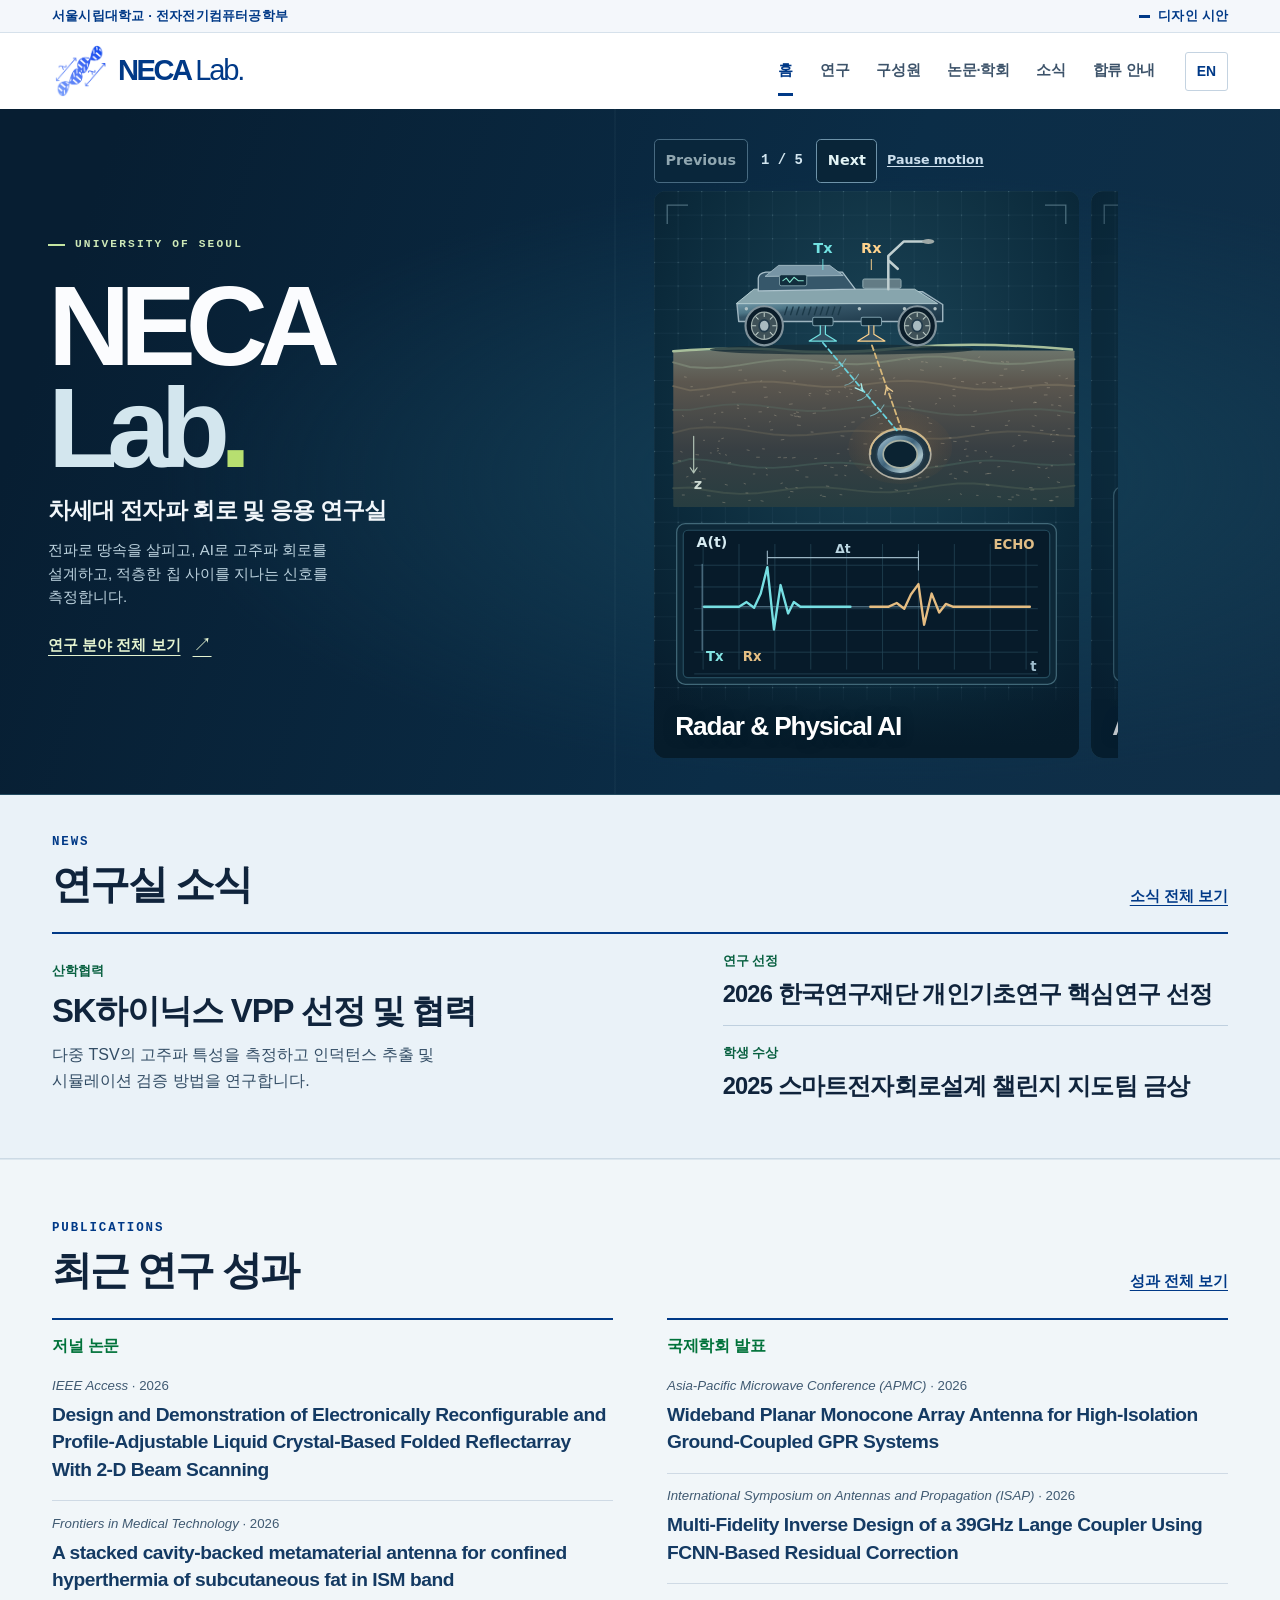
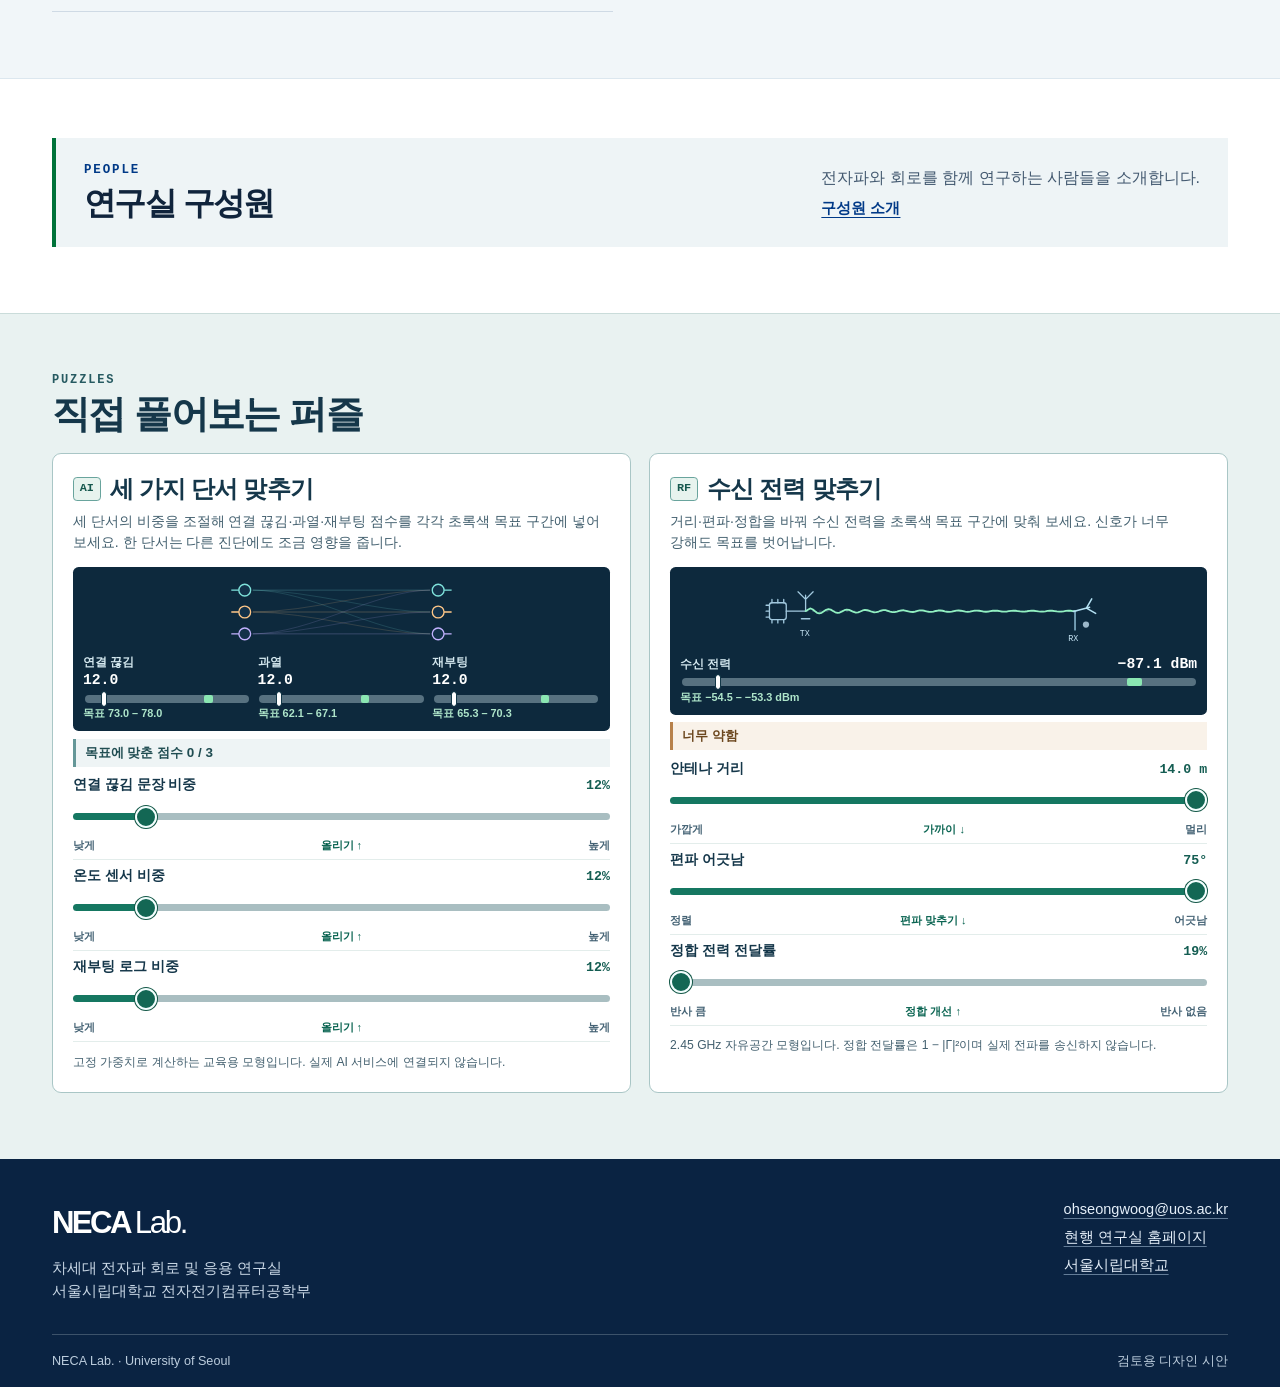
==== commit 12f1690c: "Lead Home with portrait research plates and move three-control puzzles to the footer end" ====
--- a/preview/index.html
+++ b/preview/index.html
@@ -1,23 +1,12 @@
-<!doctype html><html lang="ko"><head><meta charset="utf-8"><meta name="viewport" content="width=device-width,initial-scale=1"><meta name="robots" content="noindex,nofollow,noarchive"><meta name="referrer" content="strict-origin-when-cross-origin"><meta name="theme-color" content="#003987"><meta name="description" content="서울시립대학교 차세대 전자파 회로 및 응용 연구실 | NECA Lab., University of Seoul."><title>NECA Lab. · 홈 / Home</title><link href="assets/site.css?v=3" rel="stylesheet"><script defer src="assets/site.js?v=3"></script><link href="assets/visual-deck.css?v=71b46dc01" rel="stylesheet"><script defer src="assets/visual-deck.js?v=7e6c22153"></script><link href="assets/micro-labs.css?v=ca3ddcca7" rel="stylesheet"><script defer src="assets/micro-labs.js?v=1790a6153"></script></head>
-<body data-page="index"><a class="skip" href="#main"><span class="ko" lang="ko">본문 바로가기</span><span class="en" lang="en">Skip to content</span></a><header><div class="top"><div class="wrap"><span><span class="ko" lang="ko">서울시립대학교 · 전자전기컴퓨터공학부</span><span class="en" lang="en">University of Seoul · School of Electrical and Computer Engineering</span></span><span class="preview"><i></i><span class="ko" lang="ko">디자인 시안</span><span class="en" lang="en">Design preview</span></span></div></div><div class="bar wrap"><a class="brand" href="index.html" aria-label="NECA Lab. Home"><img class="brand-mark" src="assets/neca-logo.png" alt="NECA Lab." decoding="async" fetchpriority="high"><span class="brand-word">NECA <span>Lab.</span></span></a><nav id="navigation" aria-label="메인 메뉴 / Main menu"><a href="index.html" aria-current="page"><span class="ko" lang="ko">홈</span><span class="en" lang="en">Home</span></a><a href="research.html"><span class="ko" lang="ko">연구</span><span class="en" lang="en">Research</span></a><a href="people.html"><span class="ko" lang="ko">구성원</span><span class="en" lang="en">People</span></a><a href="publications.html"><span class="ko" lang="ko">논문·학회</span><span class="en" lang="en">Publications</span></a><a href="news.html"><span class="ko" lang="ko">소식</span><span class="en" lang="en">News</span></a><a href="join.html"><span class="ko" lang="ko">합류 안내</span><span class="en" lang="en">Join</span></a></nav><div class="nav-controls"><button type="button" id="language" hidden><span class="ko" lang="en">EN</span><span class="en" lang="ko">한국어</span></button><button type="button" class="hamb" id="menu-trigger" aria-expanded="false" aria-controls="navigation" aria-label="메뉴 / Menu" hidden><span></span><span></span></button></div></div></header><main id="main"><section class="hero"><div class="hero-inner wrap"><div class="hero-copy"><span class="eyebrow">NECA LAB.  /  UNIVERSITY OF SEOUL</span><h1><span class="ko" lang="ko">차세대 전자파<br>회로 및 응용 연구실<span class="term">.</span></span><span class="en" lang="en">Electromagnetic<br>circuits and<br>applications<span class="term">.</span></span></h1><p><span class="ko" lang="ko">전파로 땅속을 살피고, AI로 고주파 회로를 설계하고, 적층한 칩 사이를 지나는 신호를 측정합니다.</span><span class="en" lang="en">We use radar to see below ground, AI to design radio-frequency circuits, and measurements to trace signals between stacked chips.</span></p><div class="actions"><a class="btn white" href="research.html"><span class="ko" lang="ko">연구 분야 보기</span><span class="en" lang="en">Explore research</span></a><a class="btn transparent" href="join.html"><span class="ko" lang="ko">연구실 합류 안내</span><span class="en" lang="en">Join the lab</span></a></div></div><aside class="micro-labs" id="hands-on" aria-label="미니 실험 / Mini experiments"><article class="micro-card" id="lab-ai" data-lab="ai" data-state="connection" aria-labelledby="lab-ai-title"><span id="puzzle-ai" class="micro-alias" aria-hidden="true"></span>
-<div class="micro-head"><div class="micro-title"><span class="micro-tag">AI</span><h2 id="lab-ai-title"><span class="ko" lang="ko">단서의 무게</span><span class="en" lang="en">Weigh the clues</span></h2></div><span class="micro-kind"><span class="ko" lang="ko">교육용 모형</span><span class="en" lang="en">Toy model</span></span></div>
-<p class="micro-help" id="lab-ai-help"><span class="ko" lang="ko">더 믿고 싶은 단서 쪽으로 밀어 보세요.</span><span class="en" lang="en">Slide toward the clue you trust more.</span></p>
-<div class="micro-display"><div class="micro-ai-plot"><div class="micro-inputs"><span><svg viewBox="0 0 15 16" aria-hidden="true" focusable="false"><path d="M2 2.5h11v8H7.4l-3.3 2.8v-2.8H2zM4.7 5.1h5.6M4.7 7.5h3.8" fill="none" stroke="currentColor" stroke-width="1.2" stroke-linejoin="round"/></svg><span class="ko" lang="ko">“와이파이가 끊겨요”</span><span class="en" lang="en">“Wi-Fi drops”</span></span><span><svg viewBox="0 0 15 16" aria-hidden="true" focusable="false"><path d="M1 8h3l2-5 2 10 2-6 2 1h2" fill="none" stroke="currentColor" stroke-width="1.5" stroke-linejoin="round"/></svg>82 °C</span></div><div class="micro-net"><svg viewBox="0 0 100 44" aria-hidden="true" focusable="false"><g fill="none" stroke-linecap="round">
-<g data-net="text" stroke="#9ce4ff"><path d="M3 9h10C25 9 34 19 45 23M13 9c12 0 28-7 41 0M13 9c12 10 25 25 41 27"/></g>
-<g data-net="sensor" stroke="#e6d691"><path d="M3 35h10c12 0 21-9 32-12M13 35c12-3 26-25 41-26M13 35c12 3 29 4 41 1"/></g>
-<path d="M55 9c12 0 16 9 27 14M48 23h34M55 36c12 0 16-9 27-13m0 0h13" stroke="#a1bbd1" stroke-width="1.3"/></g>
-<g fill="#0e3659" stroke="#cbe6f4" stroke-width="1.3"><circle cx="3.5" cy="9" r="2.7"/><circle cx="3.5" cy="35" r="2.7"/><circle cx="54" cy="9" r="3.1"/><circle cx="47" cy="23" r="3.5"/><circle cx="54" cy="36" r="3.1"/></g>
-<path d="m92 20 4 3-4 3" fill="none" stroke="#cbe6f4" stroke-width="1.4" stroke-linecap="round" stroke-linejoin="round"/></svg></div><div class="micro-inference"><small><span class="ko" lang="ko">AI 판단</span><span class="en" lang="en">Prediction</span></small><span data-outcome><span class="ko" lang="ko">연결 문제</span><span class="en" lang="en">Wi-Fi fault</span></span></div></div></div>
-<label class="micro-sr" for="lab-ai-range"><span class="ko" lang="ko">문장과 센서의 비중</span><span class="en" lang="en">Balance between text and sensor</span></label><input class="micro-range" id="lab-ai-range" type="range" min="0" max="100" step="1" value="48" aria-describedby="lab-ai-help" disabled>
-<div class="micro-scale"><span><span class="ko" lang="ko">문장</span><span class="en" lang="en">Text</span></span><span data-meter><span class="ko" lang="ko">문장 52% · 센서 48%</span><span class="en" lang="en">52% text · 48% sensor</span></span><span><span class="ko" lang="ko">센서</span><span class="en" lang="en">Sensor</span></span></div></article><article class="micro-card" id="lab-rf" data-lab="rf" data-state="connected" aria-labelledby="lab-rf-title"><span id="puzzle-rf" class="micro-alias" aria-hidden="true"></span>
-<div class="micro-head"><div class="micro-title"><span class="micro-tag">RF</span><h2 id="lab-rf-title"><span class="ko" lang="ko">신호의 거리</span><span class="en" lang="en">Signal range</span></h2></div><span class="micro-kind"><span class="ko" lang="ko">모의 무선 링크</span><span class="en" lang="en">Simulated link</span></span></div>
-<p class="micro-help" id="lab-rf-help"><span class="ko" lang="ko">안테나를 멀리 보내 연결 한계를 찾아보세요.</span><span class="en" lang="en">Move the antennas apart until the link drops.</span></p>
-<div class="micro-display"><div class="micro-rf-plot"><svg viewBox="0 0 250 46" aria-hidden="true" focusable="false"><g fill="none" stroke-linejoin="round" stroke-linecap="round">
-<g stroke="#a7c1cf" stroke-width="1.05"><path d="M6 17h4m-4 6h4m-4 6h4m3-19v5m6-5v5m6-5v5m-12 16v5m6-5v5m6-5v5m3-19h4m-4 12h4"/><rect x="10" y="15" width="18" height="16" rx="2.1"/><rect x="14" y="18.5" width="10" height="9" rx="1.2"/></g>
-<g stroke="#d9e7b9" stroke-width="1.75"><path d="M29 23h8l3 8h10V16m0 0-7-10m7 10 7-10m-13 28h12"/></g>
-<path d="M62 23h184" stroke="#8ba6b9" stroke-opacity=".33" stroke-dasharray="1.5 3.5"/>
-<path data-wave d="M68 23 L68.91 22.35 L69.83 20.56 L70.74 17.91 L71.65 16.28 L72.57 15.58 L73.48 15.37 L74.39 15.63 L75.31 16.32 L76.22 17.39 L77.14 18.76 L78.05 20.34 L78.96 22.01 L79.88 23.68 L80.79 25.25 L81.70 26.62 L82.62 27.73 L83.53 28.51 L84.44 28.92 L85.36 28.96 L86.27 28.64 L87.19 27.98 L88.10 27.04 L89.01 25.89 L89.93 24.59 L90.84 23.24 L91.75 21.91 L92.67 20.69 L93.58 19.65 L94.49 18.84 L95.41 18.31 L96.32 18.08 L97.23 18.15 L98.15 18.53 L99.06 19.16 L99.97 20.01 L100.89 21.03 L101.80 22.13 L102.72 23.27 L103.63 24.35 L104.54 25.33 L105.46 26.14 L106.37 26.74 L107.28 27.09 L108.20 27.19 L109.11 27.03 L110.02 26.62 L110.94 26.00 L111.85 25.22 L112.76 24.31 L113.68 23.34 L114.59 22.38 L115.51 21.47 L116.42 20.68 L117.33 20.04 L118.25 19.60 L119.16 19.38 L120.07 19.39 L120.99 19.61 L121.90 20.04 L122.81 20.64 L123.73 21.38 L124.64 22.20 L125.56 23.05 L126.47 23.89 L127.38 24.65 L128.30 25.30 L129.21 25.79 L130.12 26.11 L131.04 26.22 L131.95 26.14 L132.86 25.87 L133.78 25.42 L134.69 24.84 L135.60 24.15 L136.52 23.40 L137.43 22.64 L138.34 21.92 L139.26 21.27 L140.17 20.75 L141.09 20.36 L142.00 20.15 L142.91 20.12 L143.83 20.26 L144.74 20.57 L145.65 21.02 L146.57 21.59 L147.48 22.24 L148.39 22.92 L149.31 23.60 L150.22 24.23 L151.13 24.77 L152.05 25.20 L152.96 25.48 L153.88 25.61 L154.79 25.58 L155.70 25.39 L156.62 25.05 L157.53 24.59 L158.44 24.04 L159.36 23.44 L160.27 22.82 L161.18 22.21 L162.10 21.67 L163.01 21.21 L163.92 20.87 L164.84 20.66 L165.75 20.61 L166.67 20.70 L167.58 21.11 L168.49 21.95 L169.41 22.62 L170.32 23.00" stroke="#a8ebd4" stroke-width="2.05"/>
-<g data-receiver transform="translate(170.32,0)" stroke="#d5e8f0" stroke-width="1.75"><path d="M9 33V15m0 0-7-9m7 9 7-9M4 35h10m-7 3h4"/><path d="M15 23h8" stroke-width="1.05"/></g>
-</g><g fill="#bfced9" font-family="ui-monospace,monospace" font-size="8" letter-spacing=".6"><text x="11" y="43">TX</text><text data-rx-label x="186" y="44">RX</text></g></svg></div><span class="micro-link-state"><svg viewBox="0 0 15 15" aria-hidden="true" focusable="false"><g fill="none" stroke="currentColor" stroke-width="1.65" stroke-linecap="round" stroke-linejoin="round"><path class="first-state" d="m3.6 7.6 2.8 2.9 5.1-5.3"/><path class="second-state" d="m5 5 5 5m0-5-5 5"/></g></svg><span data-outcome role="status" aria-live="polite" aria-atomic="true"><span class="ko" lang="ko">연결됨</span><span class="en" lang="en">Connected</span></span></span></div>
-<label class="micro-sr" for="lab-rf-range"><span class="ko" lang="ko">안테나 사이 거리</span><span class="en" lang="en">Distance between antennas</span></label><input class="micro-range" id="lab-rf-range" type="range" min="2" max="14" step="0.1" value="7.6" aria-describedby="lab-rf-help" disabled>
-<div class="micro-scale"><span><span class="ko" lang="ko">가까이</span><span class="en" lang="en">Near</span></span><span data-meter>7.6 m · −62.8 dBm</span><span><span class="ko" lang="ko">멀리</span><span class="en" lang="en">Far</span></span></div></article><noscript><p class="micro-nojs"><span class="ko" lang="ko">슬라이더를 움직이려면 자바스크립트를 켜 주세요.</span><span class="en" lang="en">Enable JavaScript to move the sliders.</span></p></noscript></aside></div></section><section class="bulletin" id="lab-news"><div class="wrap section"><div class="sect-head"><div><span class="eyebrow">NEWS</span><h2><span class="ko" lang="ko">연구실 소식</span><span class="en" lang="en">Lab news</span></h2></div><a class="text-link" href="news.html"><span class="ko" lang="ko">소식 전체 보기</span><span class="en" lang="en">All lab news</span></a></div><div class="bulletin-layout"><article class="bulletin-item lead"><span class="news-kicker"><span class="ko" lang="ko">산학협력</span><span class="en" lang="en">Industry collaboration</span></span><h3><a href="news.html#sk-hynix-vpp"><span class="ko" lang="ko">SK하이닉스 VPP 선정 및 협력</span><span class="en" lang="en">SK hynix Visiting Partners Professor collaboration</span></a></h3><p><span class="ko" lang="ko">다중 TSV의 고주파 특성을 측정하고 인덕턴스 추출 및 시뮬레이션 검증 방법을 연구합니다.</span><span class="en" lang="en">The collaboration investigates RF characterization of multi-TSV structures, inductance extraction, and simulation validation.</span></p></article><div class="bulletin-more"><article class="bulletin-item"><span class="news-kicker"><span class="ko" lang="ko">연구 선정</span><span class="en" lang="en">Research award</span></span><h3><a href="news.html#nrf-2026"><span class="ko" lang="ko">2026 한국연구재단 개인기초연구 핵심연구 선정</span><span class="en" lang="en">National Research Foundation of Korea award</span></a></h3></article><article class="bulletin-item"><span class="news-kicker"><span class="ko" lang="ko">학생 수상</span><span class="en" lang="en">Student award</span></span><h3><a href="news.html#idec-2025"><span class="ko" lang="ko">2025 스마트전자회로설계 챌린지 지도팀 금상</span><span class="en" lang="en">Gold award at the 2025 Smart Circuit Design Challenge</span></a></h3></article></div></div></div></section><section class="wrap section focus-section" id="research-areas" lang="en"><div class="sect-head"><div><span class="eyebrow">RESEARCH</span><h2>Our research</h2></div><a class="text-link" href="research.html">Explore our research</a></div><div class="visual-deck" data-deck data-visual-deck lang="en" role="region" aria-label="Research gallery"><div class="vd-controls" hidden><button type="button" data-deck-prev aria-controls="visual-focus-track" aria-label="Previous research field">Previous</button><span class="vd-index" data-deck-index aria-live="polite" aria-atomic="true"></span><button type="button" data-deck-next aria-controls="visual-focus-track" aria-label="Next research field">Next</button><button type="button" data-vd-motion aria-pressed="false">Pause motion</button></div><div class="vd-track" data-deck-track id="visual-focus-track" tabindex="0" aria-label="Research fields. Swipe or use the arrow keys to browse."><article class="vd-card" data-deck-card id="radar" data-field="radar"><button type="button" class="vd-card-button" data-vd-open aria-expanded="false" aria-controls="visual-focus-radar-detail" aria-label="Radar &amp; Physical AI: show explanation"><span class="vd-art"><img src="assets/field-radar.svg?v=3aeda7950" alt="" width="800" height="400" decoding="async" loading='lazy'><svg class="vd-overlay" viewBox="0 0 800 400" preserveAspectRatio="xMidYMin meet" aria-hidden="true" focusable="false"><path d="M253 305a42 34 0 0 1 81-5" fill="none" stroke="#ffe98a" stroke-width="4" stroke-linecap="round" stroke-linejoin="round" class="art-fx accent-echo" /><path d="M202 174L289 277" fill="none" stroke="#beffff" stroke-width="6" stroke-linecap="round" stroke-linejoin="round" class="art-fx flow-first radar-down" pathLength="1" stroke-dasharray=".07 .93" /><path d="M295 277L259 175" fill="none" stroke="#ffdd90" stroke-width="6" stroke-linecap="round" stroke-linejoin="round" class="art-fx flow-late radar-return" pathLength="1" stroke-dasharray=".07 .93" /><path d="M641 208h13l6-5 5 8 5-16 5-18 5 53 5-40 5 26 5-13 6 5h41" fill="none" stroke="#ffeaa0" stroke-width="3" stroke-linecap="round" stroke-linejoin="round" class="art-fx draw-end radar-read" pathLength="1" stroke-dasharray="1" /></svg></span><span class="vd-heading">Radar &amp; Physical AI</span></button></article><article class="vd-card" data-deck-card id="rf-design" data-field="rf-design"><button type="button" class="vd-card-button" data-vd-open aria-expanded="false" aria-controls="visual-focus-rf-design-detail" aria-label="AI for RF Design: show explanation"><span class="vd-art"><img src="assets/field-rf-design.svg?v=52d60fe99" alt="" width="800" height="400" decoding="async" loading='lazy'><svg class="vd-overlay" viewBox="0 0 800 400" preserveAspectRatio="xMidYMin meet" aria-hidden="true" focusable="false"><path d="M123.1,186L147.8,179.5L188.2,185.2L349.5,142.8L358.7,124.1L385.4,117.1" fill="none" stroke="#fff1a8" stroke-width="5.5" stroke-linecap="round" stroke-linejoin="round" class="art-fx flow-middle rf-field" pathLength="1" stroke-dasharray=".07 .93" /><path d="M176.8,247.3L201.6,240.8L212.7,213.2L374,170.8L412.5,185.4L439.2,178.4" fill="none" stroke="#fff1a8" stroke-width="5.5" stroke-linecap="round" stroke-linejoin="round" class="art-fx flow-middle rf-field" pathLength="1" stroke-dasharray=".07 .93" /><path d="M552 225C577 225 587 216 600 191S624 157 642 168S675 198 686 218 721 225 744 224" fill="none" stroke="#dbb888" stroke-width="3" stroke-linecap="round" stroke-linejoin="round" class="art-fx draw-first rf-candidate-1" pathLength="1" stroke-dasharray="1" /><path d="M552 225C583 225 590 217 608 177S643 140 660 150S685 198 698 218 727 225 744 224" fill="none" stroke="#b8d4cb" stroke-width="3" stroke-linecap="round" stroke-linejoin="round" class="art-fx draw-middle rf-candidate-2" pathLength="1" stroke-dasharray="1" /><path d="M552 225C592 225 596 220 615 174S655 130 670 149 691 204 703 218 727 225 744 224" fill="none" stroke="#8ffbe6" stroke-width="3" stroke-linecap="round" stroke-linejoin="round" class="art-fx draw-end rf-candidate-3" pathLength="1" stroke-dasharray="1" /></svg></span><span class="vd-heading">AI for RF Design</span></button></article><article class="vd-card" data-deck-card id="interconnects" data-field="interconnects"><button type="button" class="vd-card-button" data-vd-open aria-expanded="false" aria-controls="visual-focus-interconnects-detail" aria-label="3D Chip Interconnects: show explanation"><span class="vd-art"><img src="assets/field-interconnects.svg?v=b8433cb5c" alt="" width="800" height="400" decoding="async" loading='lazy'><svg class="vd-overlay" viewBox="0 0 800 400" preserveAspectRatio="xMidYMin meet" aria-hidden="true" focusable="false"><path d="M256.9,250.2V322.2" fill="none" stroke="#ffe0a0" stroke-width="4" stroke-linecap="round" stroke-linejoin="round" class="art-fx flow-middle chip-through" pathLength="1" stroke-dasharray=".07 .93" /><path d="M316.3,292.2q-8 6 0 11" fill="none" stroke="#a6f3ee" stroke-width="3" stroke-linecap="round" stroke-linejoin="round" class="art-fx accent-echo" /><path d="M256.9,173.2V245.2" fill="none" stroke="#ffe0a0" stroke-width="4" stroke-linecap="round" stroke-linejoin="round" class="art-fx flow-middle chip-through" pathLength="1" stroke-dasharray=".07 .93" /><path d="M316.3,215.2q-8 6 0 11" fill="none" stroke="#a6f3ee" stroke-width="3" stroke-linecap="round" stroke-linejoin="round" class="art-fx accent-echo" /><path d="M256.9,96.2V168.2" fill="none" stroke="#ffe0a0" stroke-width="4" stroke-linecap="round" stroke-linejoin="round" class="art-fx flow-first chip-through" pathLength="1" stroke-dasharray=".07 .93" /><path d="M316.3,138.2q-8 6 0 11" fill="none" stroke="#a6f3ee" stroke-width="3" stroke-linecap="round" stroke-linejoin="round" class="art-fx accent-echo" /><path d="M520 176H568Q577 176 584 164L602 134Q607 129 617 129H741" fill="none" stroke="#ffe1a2" stroke-width="3" stroke-linecap="round" stroke-linejoin="round" class="art-fx draw-middle chip-drive" pathLength="1" stroke-dasharray="1" /><path d="M520 217H569Q580 217 588 203T605 192Q613 192 619 202T637 217H742" fill="none" stroke="#a2fbf1" stroke-width="3" stroke-linecap="round" stroke-linejoin="round" class="art-fx draw-end chip-couple" pathLength="1" stroke-dasharray="1" /></svg></span><span class="vd-heading">3D Chip Interconnects</span></button></article><article class="vd-card" data-deck-card id="plasma" data-field="plasma"><button type="button" class="vd-card-button" data-vd-open aria-expanded="false" aria-controls="visual-focus-plasma-detail" aria-label="RF for Fusion Plasmas: show explanation"><span class="vd-art"><img src="assets/field-plasma.svg?v=edfe1b2b6" alt="" width="800" height="400" decoding="async" loading='lazy'><svg class="vd-overlay" viewBox="0 0 800 400" preserveAspectRatio="xMidYMin meet" aria-hidden="true" focusable="false"><path d="M655 170L535 196 486 202" fill="none" stroke="#ffe69c" stroke-width="6" stroke-linecap="round" stroke-linejoin="round" class="art-fx flow-first plasma-feed" pathLength="1" stroke-dasharray=".07 .93" /><path d="M476 189Q462 202 476 215" fill="none" stroke="#ffdf90" stroke-width="3.1" stroke-linecap="round" stroke-linejoin="round" class="art-fx wave-1" /><path d="M465 181Q451 202 465 223" fill="none" stroke="#ffdf90" stroke-width="3.1" stroke-linecap="round" stroke-linejoin="round" class="art-fx wave-2" /><path d="M453 174Q439 202 453 230" fill="none" stroke="#ffdf90" stroke-width="3.1" stroke-linecap="round" stroke-linejoin="round" class="art-fx wave-3" /><path d="M441 171Q427 202 441 233" fill="none" stroke="#ffdf90" stroke-width="3.1" stroke-linecap="round" stroke-linejoin="round" class="art-fx wave-4" /></svg></span><span class="vd-heading">RF for Fusion Plasmas</span></button></article><article class="vd-card" data-deck-card id="grounded-ai" data-field="grounded-ai"><button type="button" class="vd-card-button" data-vd-open aria-expanded="false" aria-controls="visual-focus-grounded-ai-detail" aria-label="Evidence-Grounded AI: show explanation"><span class="vd-art"><img src="assets/field-grounded-ai.svg?v=f91cda1a4" alt="" width="800" height="400" decoding="async" loading='lazy'><svg class="vd-overlay" viewBox="0 0 800 400" preserveAspectRatio="xMidYMin meet" aria-hidden="true" focusable="false"><polygon points="76.6,196.5 274.6,168.7 279.7,207.7 81.7,235.5" fill="#d2ff77" stroke="#c2e56a" stroke-width="2" stroke-linejoin="round" class="art-fx accent-source" /><path d="M91.2,206.6L246.2,184.9" fill="none" stroke="#28643f" stroke-width="2" stroke-linecap="round" stroke-linejoin="round" class="art-fx accent-source" /><path d="M92.2,214.6L261.2,191" fill="none" stroke="#28643f" stroke-width="2" stroke-linecap="round" stroke-linejoin="round" class="art-fx accent-source" /><path d="M93.2,222.6L225.2,204.2" fill="none" stroke="#28643f" stroke-width="2" stroke-linecap="round" stroke-linejoin="round" class="art-fx accent-source" /><path d="M285 195L345 205 409 183 473 214 536 214" fill="none" stroke="#e6ff9c" stroke-width="6" stroke-linecap="round" stroke-linejoin="round" class="art-fx flow-middle ai-route" pathLength="1" stroke-dasharray=".07 .93" /><path d="M548 210H733V264H548Z" fill="none" stroke="#b8e783" stroke-width="3" stroke-linecap="round" stroke-linejoin="round" class="art-fx draw-end ai-cite" pathLength="1" stroke-dasharray="1" /><path d="M407 94L405 126 409 183" fill="none" stroke="#b9e4d9" stroke-width="4" stroke-linecap="round" stroke-linejoin="round" class="art-fx flow-first ai-query" pathLength="1" stroke-dasharray=".07 .93" /></svg></span><span class="vd-heading">Evidence-Grounded AI</span></button></article></div><section class="vd-panel" id="visual-focus-radar-detail" data-vd-panel hidden tabindex="-1" aria-labelledby="visual-focus-radar-detail-title"><h3 id="visual-focus-radar-detail-title" data-vd-result>A later echo stands out on the time trace.</h3><p>We use radio echoes to detect obstacles and structures below ground. We also study how mobile systems use sensing and communications to choose their next move.</p><a class="vd-reference" href="research.html#radar">Explore this research field</a><button type="button" class="vd-close" data-vd-close>Close explanation</button></section><section class="vd-panel" id="visual-focus-rf-design-detail" data-vd-panel hidden tabindex="-1" aria-labelledby="visual-focus-rf-design-detail-title"><h3 id="visual-focus-rf-design-detail-title" data-vd-result>A candidate response approaches the target.</h3><p>We start with a target frequency response and use AI to propose a passive circuit layout. We compare designs in electromagnetic simulations to make better use of computing time.</p><a class="vd-reference" href="research.html#rf-design">Explore this research field</a><button type="button" class="vd-close" data-vd-close>Close explanation</button></section><section class="vd-panel" id="visual-focus-interconnects-detail" data-vd-panel hidden tabindex="-1" aria-labelledby="visual-focus-interconnects-detail-title"><h3 id="visual-focus-interconnects-detail-title" data-vd-result>A smaller ripple appears on the neighboring via.</h3><p>Tiny vertical wires called through-silicon vias (TSVs) carry signals between stacked chips. We measure how high-frequency signals travel through them and model how nearby wires affect one another.</p><a class="vd-reference" href="research.html#interconnects">Explore this research field</a><button type="button" class="vd-close" data-vd-close>Close explanation</button></section><section class="vd-panel" id="visual-focus-plasma-detail" data-vd-panel hidden tabindex="-1" aria-labelledby="visual-focus-plasma-detail-title"><h3 id="visual-focus-plasma-detail-title" data-vd-result>Wavefronts spread into the plasma edge.</h3><p>We study antennas that launch high-power radio waves into fusion plasmas. We investigate how the antenna’s shape affects the energy transferred to the plasma.</p><a class="vd-reference" href="research.html#plasma">Explore this research field</a><button type="button" class="vd-close" data-vd-close>Close explanation</button></section><section class="vd-panel" id="visual-focus-grounded-ai-detail" data-vd-panel hidden tabindex="-1" aria-labelledby="visual-focus-grounded-ai-detail-title"><h3 id="visual-focus-grounded-ai-detail-title" data-vd-result>The same citation appears beside the answer.</h3><p>We study how AI can find the rules and guidance relevant to a question. Showing the supporting passage alongside the answer lets people check it for themselves.</p><a class="vd-reference" href="research.html#grounded-ai">Explore this research field</a><button type="button" class="vd-close" data-vd-close>Close explanation</button></section><noscript><details class="vd-static"><summary>Radar &amp; Physical AI</summary><p>We use radio echoes to detect obstacles and structures below ground. We also study how mobile systems use sensing and communications to choose their next move.</p><a class="vd-reference" href="research.html#radar">Explore this research field</a></details><details class="vd-static"><summary>AI for RF Design</summary><p>We start with a target frequency response and use AI to propose a passive circuit layout. We compare designs in electromagnetic simulations to make better use of computing time.</p><a class="vd-reference" href="research.html#rf-design">Explore this research field</a></details><details class="vd-static"><summary>3D Chip Interconnects</summary><p>Tiny vertical wires called through-silicon vias (TSVs) carry signals between stacked chips. We measure how high-frequency signals travel through them and model how nearby wires affect one another.</p><a class="vd-reference" href="research.html#interconnects">Explore this research field</a></details><details class="vd-static"><summary>RF for Fusion Plasmas</summary><p>We study antennas that launch high-power radio waves into fusion plasmas. We investigate how the antenna’s shape affects the energy transferred to the plasma.</p><a class="vd-reference" href="research.html#plasma">Explore this research field</a></details><details class="vd-static"><summary>Evidence-Grounded AI</summary><p>We study how AI can find the rules and guidance relevant to a question. Showing the supporting passage alongside the answer lets people check it for themselves.</p><a class="vd-reference" href="research.html#grounded-ai">Explore this research field</a></details></noscript></div></section><section class="tint" id="recent-outputs"><div class="wrap section"><div class="sect-head"><div><span class="eyebrow">PUBLICATIONS</span><h2><span class="ko" lang="ko">최근 연구 성과</span><span class="en" lang="en">Recent research outputs</span></h2></div><a class="text-link" href="publications.html"><span class="ko" lang="ko">성과 전체 보기</span><span class="en" lang="en">All publications</span></a></div><div class="output-grid"><div class="output-group"><h3><span class="ko" lang="ko">저널 논문</span><span class="en" lang="en">Peer-reviewed journals</span></h3><ul><li data-kind="journal"><span class="output-meta"><i lang="en">IEEE Access</i> · 2026</span><h4 lang="en"><a href="publications.html#journal-1">Design and Demonstration of Electronically Reconfigurable and Profile-Adjustable Liquid Crystal-Based Folded Reflectarray With 2-D Beam Scanning</a></h4></li><li data-kind="journal"><span class="output-meta"><i lang="en">Frontiers in Medical Technology</i> · 2026</span><h4 lang="en"><a href="publications.html#journal-2">A stacked cavity-backed metamaterial antenna for confined hyperthermia of subcutaneous fat in ISM band</a></h4></li></ul></div><div class="output-group"><h3><span class="ko" lang="ko">국제학회 발표</span><span class="en" lang="en">International conference presentations</span></h3><ul><li data-kind="conference"><span class="output-meta"><i lang="en">Asia-Pacific Microwave Conference (APMC)</i> · 2026</span><h4 lang="en"><a href="publications.html#conference-1">Wideband Planar Monocone Array Antenna for High-Isolation Ground-Coupled GPR Systems</a></h4></li><li data-kind="conference"><span class="output-meta"><i lang="en">International Symposium on Antennas and Propagation (ISAP)</i> · 2026</span><h4 lang="en"><a href="publications.html#conference-2">Multi-Fidelity Inverse Design of a 39GHz Lange Coupler Using FCNN-Based Residual Correction</a></h4></li></ul></div></div></div></section><section class="section wrap"><div class="team-strip"><div><span class="eyebrow">PEOPLE</span><h2><span class="ko" lang="ko">연구실 구성원</span><span class="en" lang="en">Meet the team</span></h2></div><div><p><span class="ko" lang="ko">전자파와 회로를 함께 연구하는 사람들을 소개합니다.</span><span class="en" lang="en">Meet the people studying electromagnetic waves and circuits together.</span></p><a class="text-link" href="people.html"><span class="ko" lang="ko">구성원 소개</span><span class="en" lang="en">Browse people</span></a></div></div></section></main><footer><div class="foot-main wrap"><div><div class="foot-logo">NECA <span>Lab.</span></div><p><span class="ko" lang="ko">차세대 전자파 회로 및 응용 연구실</span><span class="en" lang="en">Next-gen. Electromagnetic Circuits and Application Lab.</span><br><span class="ko" lang="ko">서울시립대학교 전자전기컴퓨터공학부</span><span class="en" lang="en">School of Electrical and Computer Engineering, University of Seoul</span></p></div><div class="footer-links"><a href="mailto:ohseongwoog@uos.ac.kr">ohseongwoog@uos.ac.kr</a><a href="https://sites.google.com/view/necalab/home"><span class="ko" lang="ko">현행 연구실 홈페이지</span><span class="en" lang="en">Current lab website</span></a><a href="https://www.uos.ac.kr/"><span class="ko" lang="ko">서울시립대학교</span><span class="en" lang="en">University of Seoul</span></a></div></div><div class="foot-base wrap"><span>NECA Lab. · University of Seoul</span><span><span class="ko" lang="ko">검토용 디자인 시안</span><span class="en" lang="en">Website design preview</span></span></div></footer></body></html>+<!doctype html><html lang="ko"><head><meta charset="utf-8"><meta name="viewport" content="width=device-width,initial-scale=1"><meta name="robots" content="noindex,nofollow,noarchive"><meta name="referrer" content="strict-origin-when-cross-origin"><meta name="theme-color" content="#003987"><meta name="description" content="서울시립대학교 차세대 전자파 회로 및 응용 연구실 | NECA Lab., University of Seoul."><title>NECA Lab. · 홈 / Home</title><link href="assets/site.css?v=3" rel="stylesheet"><script defer src="assets/site.js?v=3"></script><link href="assets/visual-deck.css?v=6ec8fc2a3" rel="stylesheet"><script defer src="assets/visual-deck.js?v=a8603c701"></script><link href="assets/home.css?v=645af68f7" rel="stylesheet"><link href="assets/micro-labs.css?v=ef7e87cfd" rel="stylesheet"><script defer src="assets/micro-labs.js?v=e7e4e7fef"></script></head>
+<body data-page="index"><a class="skip" href="#main"><span class="ko" lang="ko">본문 바로가기</span><span class="en" lang="en">Skip to content</span></a><header><div class="top"><div class="wrap"><span><span class="ko" lang="ko">서울시립대학교 · 전자전기컴퓨터공학부</span><span class="en" lang="en">University of Seoul · School of Electrical and Computer Engineering</span></span><span class="preview"><i></i><span class="ko" lang="ko">디자인 시안</span><span class="en" lang="en">Design preview</span></span></div></div><div class="bar wrap"><a class="brand" href="index.html" aria-label="NECA Lab. Home"><img class="brand-mark" src="assets/neca-logo.png" alt="NECA Lab." decoding="async" fetchpriority="high"><span class="brand-word">NECA <span>Lab.</span></span></a><nav id="navigation" aria-label="메인 메뉴 / Main menu"><a href="index.html" aria-current="page"><span class="ko" lang="ko">홈</span><span class="en" lang="en">Home</span></a><a href="research.html"><span class="ko" lang="ko">연구</span><span class="en" lang="en">Research</span></a><a href="people.html"><span class="ko" lang="ko">구성원</span><span class="en" lang="en">People</span></a><a href="publications.html"><span class="ko" lang="ko">논문·학회</span><span class="en" lang="en">Publications</span></a><a href="news.html"><span class="ko" lang="ko">소식</span><span class="en" lang="en">News</span></a><a href="join.html"><span class="ko" lang="ko">합류 안내</span><span class="en" lang="en">Join</span></a></nav><div class="nav-controls"><button type="button" id="language" hidden><span class="ko" lang="en">EN</span><span class="en" lang="ko">한국어</span></button><button type="button" class="hamb" id="menu-trigger" aria-expanded="false" aria-controls="navigation" aria-label="메뉴 / Menu" hidden><span></span><span></span></button></div></div></header><main id="main"><section class="hero"><div class="hero-inner wrap"><div class="hero-copy"><span class="eyebrow">UNIVERSITY OF SEOUL</span><h1 class="hero-wordmark" lang="en" aria-label="NECA Lab."><span class="word">NECA</span><span class="lab"> Lab<span class="term">.</span></span></h1><p class="hero-fullname"><span class="ko" lang="ko">차세대 전자파 회로 및 응용 연구실</span><span class="en" lang="en">Next-generation Electromagnetic Circuits and Applications Lab</span></p><p class="hero-story"><span class="ko" lang="ko">전파로 땅속을 살피고, AI로 고주파 회로를 설계하고, 적층한 칩 사이를 지나는 신호를 측정합니다.</span><span class="en" lang="en">We use radar to see below ground, AI to design radio-frequency circuits, and measurements to trace signals between stacked chips.</span></p><a class="hero-research-link" href="research.html"><span class="ko" lang="ko">연구 분야 전체 보기</span><span class="en" lang="en">Explore all research</span> <b aria-hidden="true">↗</b></a></div><div class="hero-gallery" id="research-areas" lang="en"><div class="visual-deck vd-portrait" style="--vd-card-total:5" data-deck data-visual-deck lang="en" role="region" aria-label="Research gallery"><div class="vd-controls" hidden><button type="button" data-deck-prev aria-controls="visual-focus-track" aria-label="Previous research field">Previous</button><span class="vd-index" data-deck-index aria-live="polite" aria-atomic="true"></span><button type="button" data-deck-next aria-controls="visual-focus-track" aria-label="Next research field">Next</button><button type="button" data-vd-motion aria-pressed="false">Pause motion</button></div><div class="vd-track" data-deck-track id="visual-focus-track" tabindex="0" aria-label="Research fields. Swipe or use the arrow keys to browse."><article class="vd-card" data-deck-card id="radar" data-field="radar"><button type="button" class="vd-card-button" data-vd-open aria-expanded="false" aria-controls="visual-focus-radar-detail" aria-label="Radar &amp; Physical AI: show explanation"><span class="vd-art"><img src="assets/portrait-radar.svg?v=39730e96e" alt="" width="450" height="600" decoding="async" fetchpriority='high'><svg class="vd-overlay" viewBox="0 0 450 600" preserveAspectRatio="xMidYMin meet" aria-hidden="true" focusable="false"><g transform="translate(-3 4) scale(.90)"><path d="M253 305a42 34 0 0 1 81-5" fill="none" stroke="#ffe98a" stroke-width="4" stroke-linecap="round" stroke-linejoin="round" class="art-fx accent-echo" /><path d="M202 174L289 277" fill="none" stroke="#beffff" stroke-width="6" stroke-linecap="round" stroke-linejoin="round" class="art-fx flow-first radar-down" pathLength="1" stroke-dasharray=".07 .93" /><path d="M295 277L259 175" fill="none" stroke="#ffdd90" stroke-width="6" stroke-linecap="round" stroke-linejoin="round" class="art-fx flow-late radar-return" pathLength="1" stroke-dasharray=".07 .93" /></g><path d="M229 440h19l9-4 8 6 7-15 8-11 6 43 8-33 8 20 7-9 8 3h81" fill="none" stroke="#fff1aa" stroke-width="3.4" stroke-linecap="round" stroke-linejoin="round" class="art-fx draw-end radar-read" pathLength="1" stroke-dasharray="1" /></svg></span><span class="vd-heading">Radar &amp; Physical AI</span></button></article><article class="vd-card" data-deck-card id="rf-design" data-field="rf-design"><button type="button" class="vd-card-button" data-vd-open aria-expanded="false" aria-controls="visual-focus-rf-design-detail" aria-label="AI for RF Design: show explanation"><span class="vd-art"><img src="assets/portrait-rf-design.svg?v=ebf7a358c" alt="" width="450" height="600" decoding="async" loading='lazy'><svg class="vd-overlay" viewBox="0 0 450 600" preserveAspectRatio="xMidYMin meet" aria-hidden="true" focusable="false"><g transform="translate(-10 -37) scale(.94)"><path d="M123.1,186L147.8,179.5L188.2,185.2L349.5,142.8L358.7,124.1L385.4,117.1" fill="none" stroke="#fff1a8" stroke-width="5.5" stroke-linecap="round" stroke-linejoin="round" class="art-fx flow-middle rf-field" pathLength="1" stroke-dasharray=".07 .93" /><path d="M176.8,247.3L201.6,240.8L212.7,213.2L374,170.8L412.5,185.4L439.2,178.4" fill="none" stroke="#fff1a8" stroke-width="5.5" stroke-linecap="round" stroke-linejoin="round" class="art-fx flow-middle rf-field" pathLength="1" stroke-dasharray=".07 .93" /></g><path d="M53 458C108 458 130 452 150 428S192 399 216 405 255 427 278 449 330 458 399 458" fill="none" stroke="#dbb888" stroke-width="3" stroke-linecap="round" stroke-linejoin="round" class="art-fx draw-first rf-candidate-1" pathLength="1" stroke-dasharray="1" /><path d="M53 458C104 458 135 450 158 417S201 381 230 389 263 416 284 447 337 458 399 458" fill="none" stroke="#b8d4cb" stroke-width="3" stroke-linecap="round" stroke-linejoin="round" class="art-fx draw-middle rf-candidate-2" pathLength="1" stroke-dasharray="1" /><path d="M53 458C107 458 142 451 161 414S207 369 234 382 267 412 288 444 339 458 399 458" fill="none" stroke="#8ffbe6" stroke-width="3" stroke-linecap="round" stroke-linejoin="round" class="art-fx draw-end rf-candidate-3" pathLength="1" stroke-dasharray="1" /></svg></span><span class="vd-heading">AI for RF Design</span></button></article><article class="vd-card" data-deck-card id="interconnects" data-field="interconnects"><button type="button" class="vd-card-button" data-vd-open aria-expanded="false" aria-controls="visual-focus-interconnects-detail" aria-label="3D Chip Interconnects: show explanation"><span class="vd-art"><img src="assets/portrait-interconnects.svg?v=af1bbf6ae" alt="" width="450" height="600" decoding="async" loading='lazy'><svg class="vd-overlay" viewBox="0 0 450 600" preserveAspectRatio="xMidYMin meet" aria-hidden="true" focusable="false"><g transform="translate(-24 -31) scale(1.015)"><path d="M256.9,250.2V322.2" fill="none" stroke="#ffe0a0" stroke-width="4" stroke-linecap="round" stroke-linejoin="round" class="art-fx flow-middle chip-through" pathLength="1" stroke-dasharray=".07 .93" /><path d="M316.3,292.2q-8 6 0 11" fill="none" stroke="#a6f3ee" stroke-width="3" stroke-linecap="round" stroke-linejoin="round" class="art-fx accent-echo" /><path d="M256.9,173.2V245.2" fill="none" stroke="#ffe0a0" stroke-width="4" stroke-linecap="round" stroke-linejoin="round" class="art-fx flow-middle chip-through" pathLength="1" stroke-dasharray=".07 .93" /><path d="M316.3,215.2q-8 6 0 11" fill="none" stroke="#a6f3ee" stroke-width="3" stroke-linecap="round" stroke-linejoin="round" class="art-fx accent-echo" /><path d="M256.9,96.2V168.2" fill="none" stroke="#ffe0a0" stroke-width="4" stroke-linecap="round" stroke-linejoin="round" class="art-fx flow-first chip-through" pathLength="1" stroke-dasharray=".07 .93" /><path d="M316.3,138.2q-8 6 0 11" fill="none" stroke="#a6f3ee" stroke-width="3" stroke-linecap="round" stroke-linejoin="round" class="art-fx accent-echo" /></g><path d="M54 425H108Q122 425 133 412L155 386Q163 377 176 377H396" fill="none" stroke="#ffdf98" stroke-width="3.4" stroke-linecap="round" stroke-linejoin="round" class="art-fx draw-middle chip-drive" pathLength="1" stroke-dasharray="1" /><path d="M54 463H110Q123 463 135 450T157 438Q165 438 178 449T207 463H396" fill="none" stroke="#a1fff4" stroke-width="3.3" stroke-linecap="round" stroke-linejoin="round" class="art-fx draw-end chip-couple" pathLength="1" stroke-dasharray="1" /></svg></span><span class="vd-heading">3D Chip Interconnects</span></button></article><article class="vd-card" data-deck-card id="plasma" data-field="plasma"><button type="button" class="vd-card-button" data-vd-open aria-expanded="false" aria-controls="visual-focus-plasma-detail" aria-label="RF for Fusion Plasmas: show explanation"><span class="vd-art"><img src="assets/portrait-plasma.svg?v=10148c636" alt="" width="450" height="600" decoding="async" loading='lazy'><svg class="vd-overlay" viewBox="0 0 450 600" preserveAspectRatio="xMidYMin meet" aria-hidden="true" focusable="false"><g transform="translate(0 45)"><path d="M379 402V365Q379 351 378 339L372 258 357 215 350 183" fill="none" stroke="#ffe69c" stroke-width="5" stroke-linecap="round" stroke-linejoin="round" class="art-fx flow-first plasma-feed" pathLength="1" stroke-dasharray=".07 .93" /></g><g transform="translate(-52 41) scale(.86)"><path d="M476 189Q462 202 476 215" fill="none" stroke="#ffdf90" stroke-width="3.1" stroke-linecap="round" stroke-linejoin="round" class="art-fx wave-1" /><path d="M465 181Q451 202 465 223" fill="none" stroke="#ffdf90" stroke-width="3.1" stroke-linecap="round" stroke-linejoin="round" class="art-fx wave-2" /><path d="M453 174Q439 202 453 230" fill="none" stroke="#ffdf90" stroke-width="3.1" stroke-linecap="round" stroke-linejoin="round" class="art-fx wave-3" /><path d="M441 171Q427 202 441 233" fill="none" stroke="#ffdf90" stroke-width="3.1" stroke-linecap="round" stroke-linejoin="round" class="art-fx wave-4" /></g></svg></span><span class="vd-heading">RF for Fusion Plasmas</span></button></article><article class="vd-card" data-deck-card id="grounded-ai" data-field="grounded-ai"><button type="button" class="vd-card-button" data-vd-open aria-expanded="false" aria-controls="visual-focus-grounded-ai-detail" aria-label="Evidence-Grounded AI: show explanation"><span class="vd-art"><img src="assets/portrait-grounded-ai.svg?v=8f47307bd" alt="" width="450" height="600" decoding="async" loading='lazy'><svg class="vd-overlay" viewBox="0 0 450 600" preserveAspectRatio="xMidYMin meet" aria-hidden="true" focusable="false"><g transform="translate(-22 7) scale(.90)"><polygon points="76.6,196.5 274.6,168.7 279.7,207.7 81.7,235.5" fill="#d2ff77" stroke="#c2e56a" stroke-width="2" stroke-linejoin="round" class="art-fx accent-source" /><path d="M91.2,206.6L246.2,184.9" fill="none" stroke="#28643f" stroke-width="2" stroke-linecap="round" stroke-linejoin="round" class="art-fx accent-source" /><path d="M92.2,214.6L261.2,191" fill="none" stroke="#28643f" stroke-width="2" stroke-linecap="round" stroke-linejoin="round" class="art-fx accent-source" /><path d="M93.2,222.6L225.2,204.2" fill="none" stroke="#28643f" stroke-width="2" stroke-linecap="round" stroke-linejoin="round" class="art-fx accent-source" /></g><path d="M350 95L345 107 317 121 312 160" fill="none" stroke="#9aebed" stroke-width="3.4" stroke-linecap="round" stroke-linejoin="round" class="art-fx flow-first ai-query" pathLength="1" stroke-dasharray=".07 .93" /><path d="M242 173L268 171 312 160 367 186Q391 209 357 241L322 271 298 304" fill="none" stroke="#cdeaa5" stroke-width="3.8" stroke-linecap="round" stroke-linejoin="round" class="art-fx flow-middle ai-route" pathLength="1" stroke-dasharray=".095 .905" /><g transform="translate(-442 205) scale(1.14)"><path d="M548 210H733V264H548Z" fill="none" stroke="#b8e783" stroke-width="3" stroke-linecap="round" stroke-linejoin="round" class="art-fx draw-end ai-cite" pathLength="1" stroke-dasharray="1" /></g></svg></span><span class="vd-heading">Evidence-Grounded AI</span></button></article></div><section class="vd-panel" id="visual-focus-radar-detail" data-vd-panel hidden tabindex="-1" aria-labelledby="visual-focus-radar-detail-title"><h3 id="visual-focus-radar-detail-title" data-vd-result>A later echo stands out on the time trace.</h3><p>We use radio echoes to detect obstacles and structures below ground. We also study how mobile systems use sensing and communications to choose their next move.</p><a class="vd-reference" href="research.html#radar">Explore this research field</a><button type="button" class="vd-close" data-vd-close>Close explanation</button></section><section class="vd-panel" id="visual-focus-rf-design-detail" data-vd-panel hidden tabindex="-1" aria-labelledby="visual-focus-rf-design-detail-title"><h3 id="visual-focus-rf-design-detail-title" data-vd-result>A candidate response approaches the target.</h3><p>We start with a target frequency response and use AI to propose a passive circuit layout. We compare designs in electromagnetic simulations to make better use of computing time.</p><a class="vd-reference" href="research.html#rf-design">Explore this research field</a><button type="button" class="vd-close" data-vd-close>Close explanation</button></section><section class="vd-panel" id="visual-focus-interconnects-detail" data-vd-panel hidden tabindex="-1" aria-labelledby="visual-focus-interconnects-detail-title"><h3 id="visual-focus-interconnects-detail-title" data-vd-result>A smaller ripple appears on the neighboring via.</h3><p>Tiny vertical wires called through-silicon vias (TSVs) carry signals between stacked chips. We measure how high-frequency signals travel through them and model how nearby wires affect one another.</p><a class="vd-reference" href="research.html#interconnects">Explore this research field</a><button type="button" class="vd-close" data-vd-close>Close explanation</button></section><section class="vd-panel" id="visual-focus-plasma-detail" data-vd-panel hidden tabindex="-1" aria-labelledby="visual-focus-plasma-detail-title"><h3 id="visual-focus-plasma-detail-title" data-vd-result>Wavefronts spread into the plasma edge.</h3><p>We study antennas that launch high-power radio waves into fusion plasmas. We investigate how the antenna’s shape affects the energy transferred to the plasma.</p><a class="vd-reference" href="research.html#plasma">Explore this research field</a><button type="button" class="vd-close" data-vd-close>Close explanation</button></section><section class="vd-panel" id="visual-focus-grounded-ai-detail" data-vd-panel hidden tabindex="-1" aria-labelledby="visual-focus-grounded-ai-detail-title"><h3 id="visual-focus-grounded-ai-detail-title" data-vd-result>The same citation appears beside the answer.</h3><p>We study how AI can find the rules and guidance relevant to a question. Showing the supporting passage alongside the answer lets people check it for themselves.</p><a class="vd-reference" href="research.html#grounded-ai">Explore this research field</a><button type="button" class="vd-close" data-vd-close>Close explanation</button></section><noscript><details class="vd-static"><summary>Radar &amp; Physical AI</summary><p>We use radio echoes to detect obstacles and structures below ground. We also study how mobile systems use sensing and communications to choose their next move.</p><a class="vd-reference" href="research.html#radar">Explore this research field</a></details><details class="vd-static"><summary>AI for RF Design</summary><p>We start with a target frequency response and use AI to propose a passive circuit layout. We compare designs in electromagnetic simulations to make better use of computing time.</p><a class="vd-reference" href="research.html#rf-design">Explore this research field</a></details><details class="vd-static"><summary>3D Chip Interconnects</summary><p>Tiny vertical wires called through-silicon vias (TSVs) carry signals between stacked chips. We measure how high-frequency signals travel through them and model how nearby wires affect one another.</p><a class="vd-reference" href="research.html#interconnects">Explore this research field</a></details><details class="vd-static"><summary>RF for Fusion Plasmas</summary><p>We study antennas that launch high-power radio waves into fusion plasmas. We investigate how the antenna’s shape affects the energy transferred to the plasma.</p><a class="vd-reference" href="research.html#plasma">Explore this research field</a></details><details class="vd-static"><summary>Evidence-Grounded AI</summary><p>We study how AI can find the rules and guidance relevant to a question. Showing the supporting passage alongside the answer lets people check it for themselves.</p><a class="vd-reference" href="research.html#grounded-ai">Explore this research field</a></details></noscript></div></div></div></section><section class="bulletin" id="lab-news"><div class="wrap section"><div class="sect-head"><div><span class="eyebrow">NEWS</span><h2><span class="ko" lang="ko">연구실 소식</span><span class="en" lang="en">Lab news</span></h2></div><a class="text-link" href="news.html"><span class="ko" lang="ko">소식 전체 보기</span><span class="en" lang="en">All lab news</span></a></div><div class="bulletin-layout"><article class="bulletin-item lead"><span class="news-kicker"><span class="ko" lang="ko">산학협력</span><span class="en" lang="en">Industry collaboration</span></span><h3><a href="news.html#sk-hynix-vpp"><span class="ko" lang="ko">SK하이닉스 VPP 선정 및 협력</span><span class="en" lang="en">SK hynix Visiting Partners Professor collaboration</span></a></h3><p><span class="ko" lang="ko">다중 TSV의 고주파 특성을 측정하고 인덕턴스 추출 및 시뮬레이션 검증 방법을 연구합니다.</span><span class="en" lang="en">The collaboration investigates RF characterization of multi-TSV structures, inductance extraction, and simulation validation.</span></p></article><div class="bulletin-more"><article class="bulletin-item"><span class="news-kicker"><span class="ko" lang="ko">연구 선정</span><span class="en" lang="en">Research award</span></span><h3><a href="news.html#nrf-2026"><span class="ko" lang="ko">2026 한국연구재단 개인기초연구 핵심연구 선정</span><span class="en" lang="en">National Research Foundation of Korea award</span></a></h3></article><article class="bulletin-item"><span class="news-kicker"><span class="ko" lang="ko">학생 수상</span><span class="en" lang="en">Student award</span></span><h3><a href="news.html#idec-2025"><span class="ko" lang="ko">2025 스마트전자회로설계 챌린지 지도팀 금상</span><span class="en" lang="en">Gold award at the 2025 Smart Circuit Design Challenge</span></a></h3></article></div></div></div></section><section class="tint" id="recent-outputs"><div class="wrap section"><div class="sect-head"><div><span class="eyebrow">PUBLICATIONS</span><h2><span class="ko" lang="ko">최근 연구 성과</span><span class="en" lang="en">Recent research outputs</span></h2></div><a class="text-link" href="publications.html"><span class="ko" lang="ko">성과 전체 보기</span><span class="en" lang="en">All publications</span></a></div><div class="output-grid"><div class="output-group"><h3><span class="ko" lang="ko">저널 논문</span><span class="en" lang="en">Peer-reviewed journals</span></h3><ul><li data-kind="journal"><span class="output-meta"><i lang="en">IEEE Access</i> · 2026</span><h4 lang="en"><a href="publications.html#journal-1">Design and Demonstration of Electronically Reconfigurable and Profile-Adjustable Liquid Crystal-Based Folded Reflectarray With 2-D Beam Scanning</a></h4></li><li data-kind="journal"><span class="output-meta"><i lang="en">Frontiers in Medical Technology</i> · 2026</span><h4 lang="en"><a href="publications.html#journal-2">A stacked cavity-backed metamaterial antenna for confined hyperthermia of subcutaneous fat in ISM band</a></h4></li></ul></div><div class="output-group"><h3><span class="ko" lang="ko">국제학회 발표</span><span class="en" lang="en">International conference presentations</span></h3><ul><li data-kind="conference"><span class="output-meta"><i lang="en">Asia-Pacific Microwave Conference (APMC)</i> · 2026</span><h4 lang="en"><a href="publications.html#conference-1">Wideband Planar Monocone Array Antenna for High-Isolation Ground-Coupled GPR Systems</a></h4></li><li data-kind="conference"><span class="output-meta"><i lang="en">International Symposium on Antennas and Propagation (ISAP)</i> · 2026</span><h4 lang="en"><a href="publications.html#conference-2">Multi-Fidelity Inverse Design of a 39GHz Lange Coupler Using FCNN-Based Residual Correction</a></h4></li></ul></div></div></div></section><section class="section wrap"><div class="team-strip"><div><span class="eyebrow">PEOPLE</span><h2><span class="ko" lang="ko">연구실 구성원</span><span class="en" lang="en">Meet the team</span></h2></div><div><p><span class="ko" lang="ko">전자파와 회로를 함께 연구하는 사람들을 소개합니다.</span><span class="en" lang="en">Meet the people studying electromagnetic waves and circuits together.</span></p><a class="text-link" href="people.html"><span class="ko" lang="ko">구성원 소개</span><span class="en" lang="en">Browse people</span></a></div></div></section><section class="micro-puzzles" id="hands-on" aria-labelledby="puzzles-title"><div class="wrap section"><header class="puzzles-heading"><p>PUZZLES</p><h2 id="puzzles-title"><span class="ko" lang="ko">직접 풀어보는 퍼즐</span><span class="en" lang="en">Hands-on puzzles</span></h2></header><div class="puzzles-grid"><article class="micro-card puzzle-card" data-lab="ai" id="lab-ai" aria-labelledby="lab-ai-title"><span id="puzzle-ai" class="micro-alias" aria-hidden="true"></span>
+<header class="puzzle-card-head"><span class="puzzle-badge">AI</span><h3 id="lab-ai-title"><span class="ko" lang="ko">세 가지 단서 맞추기</span><span class="en" lang="en">Balance three clues</span></h3></header>
+<p class="puzzle-help" id="lab-ai-help"><span class="ko" lang="ko">세 단서의 비중을 조절해 연결 끊김·과열·재부팅 점수를 각각 초록색 목표 구간에 넣어 보세요. 한 단서는 다른 진단에도 조금 영향을 줍니다.</span><span class="en" lang="en">Adjust the three clues until the Wi-Fi fault, overheating and reboot scores land in their green bands. Each clue also nudges the other two scores.</span></p>
+<div class="puzzle-stage"><svg class="puzzle-diagram puzzle-ai-plot" viewBox="0 0 282 88" aria-hidden="true"><path data-channel="0" data-main="1" d="M36 18C104 18 183 18 246 18" stroke="#7fe2db" stroke-linecap="round" fill="none"/><path data-channel="0" data-main="0" d="M36 18C104 18 183 44 246 44" stroke="#7fe2db" stroke-linecap="round" fill="none"/><path data-channel="0" data-main="0" d="M36 18C104 18 183 70 246 70" stroke="#7fe2db" stroke-linecap="round" fill="none"/><path data-channel="1" data-main="0" d="M36 44C104 44 183 18 246 18" stroke="#ffc788" stroke-linecap="round" fill="none"/><path data-channel="1" data-main="1" d="M36 44C104 44 183 44 246 44" stroke="#ffc788" stroke-linecap="round" fill="none"/><path data-channel="1" data-main="0" d="M36 44C104 44 183 70 246 70" stroke="#ffc788" stroke-linecap="round" fill="none"/><path data-channel="2" data-main="0" d="M36 70C104 70 183 18 246 18" stroke="#c3b2ff" stroke-linecap="round" fill="none"/><path data-channel="2" data-main="0" d="M36 70C104 70 183 44 246 44" stroke="#c3b2ff" stroke-linecap="round" fill="none"/><path data-channel="2" data-main="1" d="M36 70C104 70 183 70 246 70" stroke="#c3b2ff" stroke-linecap="round" fill="none"/><g stroke="#7fe2db" stroke-width="1.6" fill="#123149"><circle cx="26" cy="18" r="7"/><circle cx="256" cy="18" r="7"/><path d="M10 18h9m244 0h9"/></g><g stroke="#ffc788" stroke-width="1.6" fill="#123149"><circle cx="26" cy="44" r="7"/><circle cx="256" cy="44" r="7"/><path d="M10 44h9m244 0h9"/></g><g stroke="#c3b2ff" stroke-width="1.6" fill="#123149"><circle cx="26" cy="70" r="7"/><circle cx="256" cy="70" r="7"/><path d="M10 70h9m244 0h9"/></g></svg><div class="puzzle-score-grid"><div class="puzzle-score"><span><span class="ko" lang="ko">연결 끊김</span><span class="en" lang="en">Wi-Fi fault</span></span><strong data-score="text">—</strong><div class="puzzle-track" aria-hidden="true" data-track="text"><span data-target="text"></span><i data-marker="text"></i></div><span class="puzzle-target-label" data-band="text">—</span></div><div class="puzzle-score"><span><span class="ko" lang="ko">과열</span><span class="en" lang="en">Overheating</span></span><strong data-score="sensor">—</strong><div class="puzzle-track" aria-hidden="true" data-track="sensor"><span data-target="sensor"></span><i data-marker="sensor"></i></div><span class="puzzle-target-label" data-band="sensor">—</span></div><div class="puzzle-score"><span><span class="ko" lang="ko">재부팅</span><span class="en" lang="en">Reboot fault</span></span><strong data-score="log">—</strong><div class="puzzle-track" aria-hidden="true" data-track="log"><span data-target="log"></span><i data-marker="log"></i></div><span class="puzzle-target-label" data-band="log">—</span></div></div></div>
+<p class="puzzle-outcome" data-outcome role="status" aria-live="polite" aria-atomic="true"></p><div class="puzzle-knobs"><div class="puzzle-knob"><div class="puzzle-knob-line"><label for="lab-ai-text"><span class="ko" lang="ko">연결 끊김 문장 비중</span><span class="en" lang="en">Wi-Fi report weight</span></label><output data-knob-value="text" for="lab-ai-text" aria-hidden="true"></output></div><input id="lab-ai-text" data-knob="text" type="range" min="0" max="100" step="1" value="12" aria-describedby="lab-ai-help" disabled><div class="puzzle-knob-scale"><span><span class="ko" lang="ko">낮게</span><span class="en" lang="en">Low</span></span><span data-knob-hint="text"></span><span><span class="ko" lang="ko">높게</span><span class="en" lang="en">High</span></span></div></div><div class="puzzle-knob"><div class="puzzle-knob-line"><label for="lab-ai-sensor"><span class="ko" lang="ko">온도 센서 비중</span><span class="en" lang="en">Thermal sensor weight</span></label><output data-knob-value="sensor" for="lab-ai-sensor" aria-hidden="true"></output></div><input id="lab-ai-sensor" data-knob="sensor" type="range" min="0" max="100" step="1" value="12" aria-describedby="lab-ai-help" disabled><div class="puzzle-knob-scale"><span><span class="ko" lang="ko">낮게</span><span class="en" lang="en">Low</span></span><span data-knob-hint="sensor"></span><span><span class="ko" lang="ko">높게</span><span class="en" lang="en">High</span></span></div></div><div class="puzzle-knob"><div class="puzzle-knob-line"><label for="lab-ai-log"><span class="ko" lang="ko">재부팅 로그 비중</span><span class="en" lang="en">Reboot log weight</span></label><output data-knob-value="log" for="lab-ai-log" aria-hidden="true"></output></div><input id="lab-ai-log" data-knob="log" type="range" min="0" max="100" step="1" value="12" aria-describedby="lab-ai-help" disabled><div class="puzzle-knob-scale"><span><span class="ko" lang="ko">낮게</span><span class="en" lang="en">Low</span></span><span data-knob-hint="log"></span><span><span class="ko" lang="ko">높게</span><span class="en" lang="en">High</span></span></div></div></div>
+<p class="puzzle-note"><span class="ko" lang="ko">고정 가중치로 계산하는 교육용 모형입니다. 실제 AI 서비스에 연결되지 않습니다.</span><span class="en" lang="en">A fixed-weight teaching model. It does not connect to an AI service.</span></p></article><article class="micro-card puzzle-card" data-lab="rf" id="lab-rf" aria-labelledby="lab-rf-title"><span id="puzzle-rf" class="micro-alias" aria-hidden="true"></span>
+<header class="puzzle-card-head"><span class="puzzle-badge">RF</span><h3 id="lab-rf-title"><span class="ko" lang="ko">수신 전력 맞추기</span><span class="en" lang="en">Tune the radio link</span></h3></header>
+<p class="puzzle-help" id="lab-rf-help"><span class="ko" lang="ko">거리·편파·정합을 바꿔 수신 전력을 초록색 목표 구간에 맞춰 보세요. 신호가 너무 강해도 목표를 벗어납니다.</span><span class="en" lang="en">Adjust distance, polarization and matching until the receive power lands in the green target band. A signal can also be too strong.</span></p>
+<div class="puzzle-stage"><svg class="puzzle-diagram puzzle-rf-plot" viewBox="0 0 420 88" aria-hidden="true"><g stroke="#a2c9df" stroke-width="1.55" fill="none" stroke-linecap="round" stroke-linejoin="round"><rect x="9" y="33" width="20" height="20" rx="3"/><path d="M12 29v4m7-4v4m7-4v4m-14 20v4m7-4v4m7-4v4m-21-21h4m-4 7h4m-4 7h4m20-7h23m0 0V24m0 5-9-9m9 9 9-9m-14 32h10"/></g><path d="M52 43H380" stroke="#47657b" stroke-dasharray="3 5"/><path data-wave fill="none" d="" stroke="#91f0c1" stroke-width="2.15" stroke-linejoin="round" stroke-linecap="round"/><g data-receiver transform="translate(365,0)"><path d="M0 66V44" stroke="#96c6dc" fill="none" stroke-width="1.7"/><g data-rf-axis><path d="M0 45V25m0 4-9-9m9 9 9-9" stroke="#b4e1f3" stroke-width="1.8" fill="none" stroke-linecap="round"/></g><circle data-rf-light cx="13" cy="59" r="3.7" fill="#b4e1f3"/><text x="-8" y="79" fill="#c6e4f4" font-size="10" font-family="monospace">RX</text></g><text x="45" y="72" fill="#c6e4f4" font-size="10" font-family="monospace">TX</text></svg><div class="puzzle-score puzzle-rf-score"><span><span class="ko" lang="ko">수신 전력</span><span class="en" lang="en">Receive power</span></span><strong data-score="power">—</strong><div class="puzzle-track" aria-hidden="true" data-track="power"><span data-target="power"></span><i data-marker="power"></i></div><span class="puzzle-target-label" data-band="power">—</span></div></div>
+<p class="puzzle-outcome" data-outcome role="status" aria-live="polite" aria-atomic="true"></p><div class="puzzle-knobs"><div class="puzzle-knob"><div class="puzzle-knob-line"><label for="lab-rf-distance"><span class="ko" lang="ko">안테나 거리</span><span class="en" lang="en">Antenna distance</span></label><output data-knob-value="distance" for="lab-rf-distance" aria-hidden="true"></output></div><input id="lab-rf-distance" data-knob="distance" type="range" min="2" max="14" step="0.1" value="14" aria-describedby="lab-rf-help" disabled><div class="puzzle-knob-scale"><span><span class="ko" lang="ko">가깝게</span><span class="en" lang="en">Near</span></span><span data-knob-hint="distance"></span><span><span class="ko" lang="ko">멀리</span><span class="en" lang="en">Far</span></span></div></div><div class="puzzle-knob"><div class="puzzle-knob-line"><label for="lab-rf-angle"><span class="ko" lang="ko">편파 어긋남</span><span class="en" lang="en">Polarization mismatch</span></label><output data-knob-value="angle" for="lab-rf-angle" aria-hidden="true"></output></div><input id="lab-rf-angle" data-knob="angle" type="range" min="0" max="75" step="1" value="75" aria-describedby="lab-rf-help" disabled><div class="puzzle-knob-scale"><span><span class="ko" lang="ko">정렬</span><span class="en" lang="en">Aligned</span></span><span data-knob-hint="angle"></span><span><span class="ko" lang="ko">어긋남</span><span class="en" lang="en">Misaligned</span></span></div></div><div class="puzzle-knob"><div class="puzzle-knob-line"><label for="lab-rf-match"><span class="ko" lang="ko">정합 전력 전달률</span><span class="en" lang="en">Matching efficiency</span></label><output data-knob-value="match" for="lab-rf-match" aria-hidden="true"></output></div><input id="lab-rf-match" data-knob="match" type="range" min="19" max="100" step="1" value="19" aria-describedby="lab-rf-help" disabled><div class="puzzle-knob-scale"><span><span class="ko" lang="ko">반사 큼</span><span class="en" lang="en">More reflection</span></span><span data-knob-hint="match"></span><span><span class="ko" lang="ko">반사 없음</span><span class="en" lang="en">No reflection</span></span></div></div></div>
+<p class="puzzle-note"><span class="ko" lang="ko">2.45 GHz 자유공간 모형입니다. 정합 전달률은 1 − |Γ|²이며 실제 전파를 송신하지 않습니다.</span><span class="en" lang="en">A 2.45 GHz free-space model. Matching efficiency is 1 − |Γ|². No radio waves are transmitted.</span></p></article></div><noscript><p><span class="ko" lang="ko">퍼즐을 풀려면 자바스크립트를 켜 주세요.</span><span class="en" lang="en">Enable JavaScript to play the puzzles.</span></p></noscript></div></section></main><footer><div class="foot-main wrap"><div><div class="foot-logo">NECA <span>Lab.</span></div><p><span class="ko" lang="ko">차세대 전자파 회로 및 응용 연구실</span><span class="en" lang="en">Next-gen. Electromagnetic Circuits and Application Lab.</span><br><span class="ko" lang="ko">서울시립대학교 전자전기컴퓨터공학부</span><span class="en" lang="en">School of Electrical and Computer Engineering, University of Seoul</span></p></div><div class="footer-links"><a href="mailto:ohseongwoog@uos.ac.kr">ohseongwoog@uos.ac.kr</a><a href="https://sites.google.com/view/necalab/home"><span class="ko" lang="ko">현행 연구실 홈페이지</span><span class="en" lang="en">Current lab website</span></a><a href="https://www.uos.ac.kr/"><span class="ko" lang="ko">서울시립대학교</span><span class="en" lang="en">University of Seoul</span></a></div></div><div class="foot-base wrap"><span>NECA Lab. · University of Seoul</span><span><span class="ko" lang="ko">검토용 디자인 시안</span><span class="en" lang="en">Website design preview</span></span></div></footer></body></html>
--- a/preview/assets/visual-deck.css
+++ b/preview/assets/visual-deck.css
@@ -63,3 +63,38 @@
 @keyframes vd-wave-4{0%,38%,68%,100%{opacity:0}46%,55%{opacity:.95}}
 @media(max-width:600px){.vd-track{grid-auto-columns:calc(100% - 23px);gap:9px}.vd-heading{left:.72rem;bottom:.56rem}.vd-controls{gap:.25rem}.vd-controls button,.vd-close{font-size:.84rem}.vd-art::after{height:24%}}
 @media(prefers-reduced-motion:reduce){.visual-deck *{scroll-behavior:auto!important}.vd-art .art-fx{animation:none!important}}
+
+/* Home alone uses native 3:4 artwork with a narrow glimpse of the next card. */
+.vd-portrait{
+ --vd-peek:39px;--vd-home-gap:12px;
+ width:min(100%,calc(425px + var(--vd-peek)));max-width:none;
+ width:min(100%,calc(425px + var(--vd-peek)),calc(52svh + var(--vd-peek)));
+}
+.vd-portrait .vd-controls{justify-content:flex-start;gap:.35rem;margin:0 0 .55rem}
+.vd-portrait .vd-controls button{background:#092538;color:#e3f4f5;border-color:#6e93a9}
+.vd-portrait .vd-controls button:hover:not([aria-disabled=true]){background:#18465b;color:#f0f7f9}
+.vd-portrait .vd-controls [data-vd-motion]{background:transparent;border:0;color:#ccdfed;margin:0;padding-inline:.25rem}
+.vd-portrait .vd-index{color:#d2e6f0;min-width:3.6rem}
+.vd-portrait .vd-track{
+ grid-template-columns:repeat(var(--vd-card-total,5),calc(100% - var(--vd-peek))) calc(var(--vd-peek) - var(--vd-home-gap));
+ gap:var(--vd-home-gap);scrollbar-color:#8cabbc #112d46;padding-bottom:.4rem;
+}
+.vd-portrait .vd-track::after{content:"";display:block;min-width:0}
+.vd-portrait .vd-card{border-radius:12px;box-shadow:inset 0 0 0 1px #71a4b364}
+.vd-portrait .vd-art{aspect-ratio:3/4}
+.vd-portrait .vd-art::after{height:13%;background:linear-gradient(transparent,#061c2b 86%)}
+.vd-portrait .vd-heading{
+ left:clamp(.75rem,2.1vw,1.32rem);right:clamp(.55rem,1.4vw,1.15rem);
+ bottom:clamp(.58rem,1.4vw,1.04rem);font-size:clamp(1.04rem,2.05vw,1.92rem);
+ font-weight:780;letter-spacing:-.042em;line-height:1.13;text-wrap:pretty;
+}
+.vd-portrait .vd-card-button:focus-visible{outline-offset:-4px;border-radius:12px}
+.vd-portrait [data-vd-current=false] .vd-art{opacity:.75}
+.vd-portrait .vd-card[data-vd-current=false] .vd-heading{opacity:.74}
+.vd-portrait .vd-panel{margin-right:var(--vd-peek)}
+@media(max-width:760px){
+ .vd-portrait{--vd-peek:30px;--vd-home-gap:9px;width:min(100%,calc(340px + var(--vd-peek)));width:min(100%,calc(340px + var(--vd-peek)),calc(46svh + var(--vd-peek)))}
+ .vd-portrait .vd-heading{font-size:clamp(1.04rem,3.82vw,1.5rem)}
+ .vd-portrait .vd-controls button,.vd-portrait .vd-index{font-size:.79rem}
+}
+@media(max-width:345px){.vd-portrait .vd-controls{gap:.22rem}.vd-portrait .vd-controls button{padding-inline:.42rem}.vd-portrait .vd-index{min-width:2.7rem}}
--- a/preview/assets/home.css
+++ b/preview/assets/home.css
@@ -0,0 +1,37 @@
+/* The home masthead pairs a typeset lab name with the five portrait field plates. */
+body[data-page=index] .hero{
+  background:radial-gradient(ellipse at 70% 54%,#143f55 0,transparent 58%),linear-gradient(108deg,#071e32 8%,#0b2d47 62%,#102f48);
+  border-bottom:1px solid #234b60;
+}
+body[data-page=index] .hero:before{
+  background:linear-gradient(90deg,transparent 48%,#a6cdce09 48%,#a6cdce09 48.1%,transparent 48.1%);
+}
+.hero .hero-inner{
+  width:min(1210px,calc(100% - 96px));display:grid;grid-template-columns:minmax(0,.77fr) minmax(0,1.23fr);
+  gap:clamp(24px,4.6vw,70px);align-items:center;min-height:0;padding-block:clamp(18px,3.3vh,38px);
+}
+.hero .hero-copy{min-width:0;max-width:30rem;padding-inline:0}
+.hero .hero-copy>.eyebrow{position:relative;padding-inline-start:27px;color:#cde8b7;font-size:clamp(.7rem,.82vw,.83rem);letter-spacing:.19em}
+.hero .hero-copy>.eyebrow:before{content:"";position:absolute;left:0;top:50%;width:17px;height:2px;background:#c4e5a1}
+.hero .hero-wordmark{
+  margin:clamp(12px,2.5vh,26px) 0 17px;font-size:clamp(4.3rem,8.9vw,8.5rem);font-weight:770;
+  line-height:.89;letter-spacing:-.09em;color:#fbfcfe;white-space:nowrap;
+}
+.hero-wordmark .word,.hero-wordmark .lab{display:block}
+.hero .hero-wordmark .lab{color:#d3e6ee;font-weight:590}
+.hero .hero-wordmark .term{color:#b7df70}
+.hero .hero-fullname{color:#f1f6fa;font-size:clamp(1.11rem,1.8vw,1.56rem);line-height:1.33;letter-spacing:-.035em;font-weight:650;max-width:28ch}
+.hero .hero-story{margin:.78rem 0 0;max-width:40ch;color:#bcd2de;font-size:clamp(.94rem,1.13vw,1.05rem);line-height:1.55}
+.hero .hero-research-link{display:inline-flex;align-items:center;gap:12px;color:#e4f3d0;min-height:44px;line-height:1.3;margin-top:15px;font-size:.94rem;font-weight:670;text-decoration:underline;text-underline-offset:.32em;text-decoration-thickness:1px}
+.hero-research-link b{font-weight:500;font-size:1.25em}
+.hero-gallery{min-width:0;max-width:100%;scroll-margin-top:.7rem}
+.hero-gallery .vd-panel{color:#173f40}
+@media(max-width:970px){.hero .hero-inner{width:calc(100% - 64px);gap:24px;grid-template-columns:minmax(0,.8fr) minmax(0,1.2fr)}}
+@media(max-width:760px){
+  .hero .hero-inner{width:calc(100% - 38px);grid-template-columns:minmax(0,1fr);gap:12px;padding-block:19px 16px}
+  .hero .hero-copy{max-width:none}.hero .hero-wordmark{margin:9px 0 6px;font-size:clamp(3.15rem,10.6vw,4.3rem);line-height:.94}
+  .hero-wordmark .word,.hero-wordmark .lab{display:inline}
+  .hero .hero-fullname{font-size:clamp(.93rem,3.15vw,1.13rem);max-width:none}
+  .hero .hero-story{display:none}.hero .hero-research-link{font-size:.84rem;min-height:35px;margin:1px 0 -5px}
+}
+@media(max-width:520px){.hero .hero-inner{width:calc(100% - 32px);gap:9px;padding-block:14px 14px}}
--- a/preview/assets/micro-labs.css
+++ b/preview/assets/micro-labs.css
@@ -1,32 +1,48 @@
-/* Two miniature, live instruments. No disclosure, tabs, or alternate input modes. */
-.hero-inner{min-height:0;grid-template-columns:minmax(0,1fr) minmax(0,.96fr);gap:5%;padding-block:31px}
-.micro-labs{width:100%;display:grid;gap:10px;min-width:0}
-.micro-card{--sky:#a8e2f6;--line:#45657e;position:relative;min-width:0;color:#f5fbff;background:linear-gradient(118deg,#103858,#082844 95%);border:1px solid #60859f;border-radius:9px;padding:13px 16px 11px;box-shadow:0 5px 19px #09244326;scroll-margin-top:12px}
-.micro-card[data-lab=rf]{--sky:#b3e8c8;background:linear-gradient(118deg,#103849,#092a42 95%)}
-.micro-head,.micro-title,.micro-display,.micro-scale,.micro-link-state{display:flex;align-items:center}
-.micro-head{justify-content:space-between;gap:8px;min-width:0}.micro-title{gap:9px}.micro-tag{border:1px solid #7798af;border-radius:4px;padding:2px 4px;color:var(--sky);font:700 .72rem/1.18 var(--mono);letter-spacing:.04em}
-.micro-title h2{font-size:clamp(1.08rem,1.3vw,1.26rem);line-height:1.24;letter-spacing:-.027em;font-weight:710}
-.micro-kind{color:#ccdee7;font-size:.75rem;line-height:1.2;text-align:right;white-space:nowrap}
-.micro-help{margin:3px 0 5px;color:#e0edf4;font-size:.9rem;line-height:1.43}
-.micro-display{min-height:40px;min-width:0;justify-content:space-between;gap:8px}
-.micro-ai-plot{display:grid;grid-template-columns:minmax(0,.95fr) minmax(37px,.68fr) minmax(62px,.73fr);align-items:center;column-gap:7px;min-width:0;width:100%}
-.micro-inputs{display:grid;gap:2px;min-width:0}.micro-inputs>span{display:flex;gap:5px;align-items:center;min-width:0;font-size:.78rem;line-height:1.27;color:#d6f0ff;white-space:nowrap}.micro-inputs>span:nth-child(2){color:#e7d9a8}.micro-inputs svg{width:14px;flex:none;height:14px}
-.micro-net{min-width:0}.micro-net svg{width:100%;height:40px;overflow:visible}
-.micro-inference{display:grid;justify-items:end;text-align:right;line-height:1.12;min-width:0}.micro-inference small{font-size:.7rem;color:#c1d6e5}.micro-inference [data-outcome]{margin-top:3px;color:#e4f5ff;font-weight:750;font-size:.98rem}.micro-card[data-state=hardware] .micro-inference [data-outcome]{color:#ffe7ac}
-.micro-rf-plot{min-width:0;flex:1}.micro-rf-plot svg{width:100%;height:43px;overflow:visible}
-.micro-link-state{justify-content:flex-end;gap:4px;flex:none;line-height:1.15;color:#c8f8d6;font-size:.91rem;font-weight:710}
-.micro-link-state svg{border:1px solid currentColor;border-radius:50%;width:15px;height:15px;flex:none}
-.micro-link-state .second-state,.micro-card[data-state=disconnected] .micro-link-state .first-state{display:none}.micro-card[data-state=disconnected] .micro-link-state .second-state{display:inline}
-.micro-card[data-state=disconnected] .micro-link-state{color:#e0e6ea}.micro-card[data-state=disconnected] [data-wave]{stroke:#aebdc8}
-.micro-range{display:block;appearance:none;-webkit-appearance:none;box-sizing:border-box;width:100%;height:38px;min-height:38px;padding:0;margin:-2px 0 -4px;border:0;outline-offset:0;background:transparent;cursor:pointer;touch-action:pan-y;direction:ltr;accent-color:var(--sky)}
-.micro-range::-webkit-slider-runnable-track{height:4px;border-radius:9px;background:linear-gradient(to right,var(--sky) var(--pos,48%),#66859a var(--pos,48%))}
-.micro-range::-moz-range-track{height:4px;border-radius:9px;background:#66859a}.micro-range::-moz-range-progress{height:4px;border-radius:9px;background:var(--sky)}
-.micro-range::-webkit-slider-thumb{appearance:none;-webkit-appearance:none;width:23px;height:23px;margin-top:-9.5px;border:3px solid #f6faff;border-radius:50%;background:#1b5875;box-shadow:0 1px 2px #0007}
-.micro-range::-moz-range-thumb{box-sizing:border-box;width:23px;height:23px;border:3px solid #f6faff;border-radius:50%;background:#1b5875}
-.micro-range:focus-visible{outline:2px solid #f2d772;outline-offset:0;border-radius:4px}.micro-card[data-lab=rf] .micro-range{--pos:46.67%}.micro-range:disabled{opacity:.7}
-.micro-scale{justify-content:space-between;gap:6px;font-size:.74rem;line-height:1.25;color:#cddde8}.micro-scale>span:first-child,.micro-scale>span:last-child{flex:1}.micro-scale>span:last-child{text-align:right}.micro-scale [data-meter]{color:#f2f8fc;text-align:center;font-variant-numeric:tabular-nums;font-weight:660}
-.micro-sr{position:absolute;width:1px;height:1px;padding:0;overflow:hidden;clip-path:inset(50%);border:0;white-space:nowrap}.micro-alias{position:absolute;inset:0 auto auto 0;width:1px;height:1px;pointer-events:none;scroll-margin-top:12px}
-@media(max-width:970px){.hero-inner{gap:3%}.micro-card{padding:11px 12px 10px}}
-@media(max-width:760px){.hero-inner{grid-template-columns:1fr;gap:17px;padding-block:23px}.micro-labs{grid-template-columns:repeat(2,minmax(0,1fr));gap:8px}.micro-help{font-size:.86rem}.micro-range{height:44px;margin-top:-5px;margin-bottom:-8px}}
-@media(max-width:600px){.micro-labs{grid-template-columns:1fr;gap:8px}.micro-card{padding:10px 13px 10px}.hero-inner{padding-block:21px;gap:14px}.hero h1{margin:9px 0}.hero-copy>p{font-size:.94rem;line-height:1.48}.hero .actions{margin-top:12px}.hero .btn{min-height:39px}}
-@media(forced-colors:active){.micro-card,.micro-tag{border-color:CanvasText}.micro-range{appearance:auto;-webkit-appearance:auto}.micro-range:focus-visible{outline-color:Highlight}.micro-inputs svg,.micro-link-state{color:CanvasText}.micro-rf-plot svg,.micro-net svg{background:#0b2c49;forced-color-adjust:none}}
+/* Bottom-of-page teaching puzzles: three native controls per card. */
+.micro-puzzles{--puzzle-ink:#15374a;--puzzle-muted:#425f6e;--puzzle-reach:#166255;background:#e9f2f1;border-top:1px solid #cadcda;color:var(--puzzle-ink)}
+.puzzles-heading{margin-bottom:1.1rem}
+.puzzles-heading p{margin:0 0 .22rem;font:750 .75rem/1.25 var(--mono,monospace);letter-spacing:.155em;color:#265a61}
+.puzzles-heading h2{margin:0;font-size:clamp(1.52rem,3vw,2.46rem);letter-spacing:-.04em;line-height:1.14}
+.puzzles-grid{display:grid;grid-template-columns:repeat(2,minmax(0,1fr));gap:clamp(.65rem,2vw,1.16rem);align-items:stretch}
+.puzzle-card{position:relative;min-width:0;display:flex;flex-direction:column;padding:clamp(.75rem,2vw,1.24rem);background:#fff;border:1px solid #a9c6c6;border-radius:.56rem;scroll-margin-top:1rem}
+.micro-alias{position:absolute;top:0;left:0;width:1px;height:1px;display:block;scroll-margin-top:1rem}
+.puzzle-card-head{display:flex;align-items:center;gap:.55rem;margin:0}
+.puzzle-card-head h3{margin:0;font-size:clamp(1.17rem,2.2vw,1.51rem);line-height:1.24;letter-spacing:-.033em;overflow-wrap:anywhere}
+.puzzle-badge{padding:.23rem .37rem;border:1px solid #69a49d;border-radius:.24rem;background:#e7f3ee;color:#17584e;font:750 .74rem/1.25 var(--mono,monospace)}
+.puzzle-help,.puzzle-note{color:var(--puzzle-muted);font-size:.88rem;line-height:1.48}
+.puzzle-help{min-height:3.2em;margin:.48rem 0 .65rem}
+.puzzle-note{margin:.72rem 0 0;font-size:.76rem}
+.puzzle-stage{display:grid;gap:.33rem;padding:.53rem .63rem .62rem;background:#0d293d;color:#ecf6fa;border-radius:.35rem;min-width:0}
+.puzzle-diagram{display:block;width:100%;height:74px;max-width:100%;overflow:visible}
+.puzzle-score-grid{display:grid;grid-template-columns:repeat(3,minmax(0,1fr));gap:.45rem}
+.puzzle-score{display:grid;gap:.16rem;min-width:0;color:#d5e9f0;font-size:.73rem;line-height:1.2;font-weight:650}
+.puzzle-score strong{font:750 .92rem/1.3 var(--mono,monospace);color:#fff}
+.puzzle-target-label{color:#aee5ca;font-size:.68rem;line-height:1.25;overflow-wrap:anywhere;min-height:1.3em}
+.puzzle-rf-score{grid-template-columns:1fr auto;align-items:center}
+.puzzle-rf-score .puzzle-track,.puzzle-rf-score .puzzle-target-label{grid-column:1/-1}
+.puzzle-track{height:8px;position:relative;isolation:isolate;border-radius:5px;background:#577180;margin:.12rem .1rem}
+.puzzle-track [data-target]{position:absolute;top:0;bottom:0;border-radius:2px;background:#8ae6b2;min-width:3px}
+.puzzle-track [data-marker]{position:absolute;top:-3px;bottom:-3px;width:4px;border-radius:2px;background:#fff;transform:translateX(-50%);outline:1px solid #123747}
+.puzzle-track [data-marker][data-pass=true]{background:#d9fff0}
+.puzzle-outcome{margin:.47rem 0 .32rem;padding:.32rem .55rem;min-height:2.1em;border-left:3px solid #659798;background:#eef4f5;color:#204d52;font-size:.84rem;font-weight:700;line-height:1.35}
+.puzzle-card[data-state=goal] .puzzle-outcome{border-color:#16795b;background:#e7f6eb;color:#075344}
+.puzzle-card[data-state=weak] .puzzle-outcome,.puzzle-card[data-state=strong] .puzzle-outcome{border-color:#b7814b;background:#f9f2e9;color:#6c471e}
+.puzzle-knobs{display:grid;gap:.42rem;margin-top:.25rem}
+.puzzle-knob{min-width:0;display:grid;gap:.03rem;border-bottom:1px solid #e3edeb;padding-bottom:.4rem}
+.puzzle-knob-line,.puzzle-knob-scale{display:flex;justify-content:space-between;align-items:baseline;gap:.36rem;line-height:1.22}
+.puzzle-knob-line label{font-weight:730;font-size:.87rem}
+.puzzle-knob-line output{color:#145d52;font:700 .83rem/1.3 var(--mono,monospace);white-space:nowrap}
+.puzzle-knob-scale{color:#456375;font-size:.7rem;font-weight:600}
+.puzzle-knob-scale [data-knob-hint]{text-align:center;color:#086350;font-weight:750}
+.puzzle-knob input[type=range]{--fill:0%;appearance:none;-webkit-appearance:none;display:block;margin:0;width:100%;min-width:0;height:44px;touch-action:none;background:transparent;cursor:grab}
+.puzzle-knob input[type=range]:active{cursor:grabbing}
+.puzzle-knob input[type=range]:focus-visible{outline:3px solid #a96b25;outline-offset:2px;border-radius:5px}
+.puzzle-knob input[type=range]::-webkit-slider-runnable-track{height:7px;border-radius:20px;background:linear-gradient(to right,#157761 0 var(--fill),#a9bec1 var(--fill) 100%)}
+.puzzle-knob input[type=range]::-moz-range-track{height:7px;border-radius:20px;background:linear-gradient(to right,#157761 0 var(--fill),#a9bec1 var(--fill) 100%)}
+.puzzle-knob input[type=range]::-webkit-slider-thumb{width:22px;height:22px;margin-top:-7.5px;appearance:none;-webkit-appearance:none;border:2px solid #f4ffff;border-radius:50%;background:#136754;box-shadow:0 0 0 1px #125746}
+.puzzle-knob input[type=range]::-moz-range-thumb{width:18px;height:18px;border:2px solid #f4ffff;border-radius:50%;background:#136754;box-shadow:0 0 0 1px #125746}
+@media(max-width:760px){.puzzles-grid{grid-template-columns:minmax(0,1fr)}.puzzle-help{min-height:0}.puzzle-stage{padding:.48rem .55rem}.puzzle-diagram{height:60px}}
+@media(max-width:360px){.puzzle-target-label{font-size:.64rem}.puzzle-knob-scale{font-size:.65rem}.puzzle-card{padding:.66rem}}
+/* Only puzzle jump links bypass the site's default smooth anchor scrolling. */
+:root:has(.puzzle-card:target,.micro-alias:target,.micro-puzzles:target){scroll-behavior:auto}
+.puzzles-heading,.puzzle-card-head{background:transparent;position:static;z-index:auto}
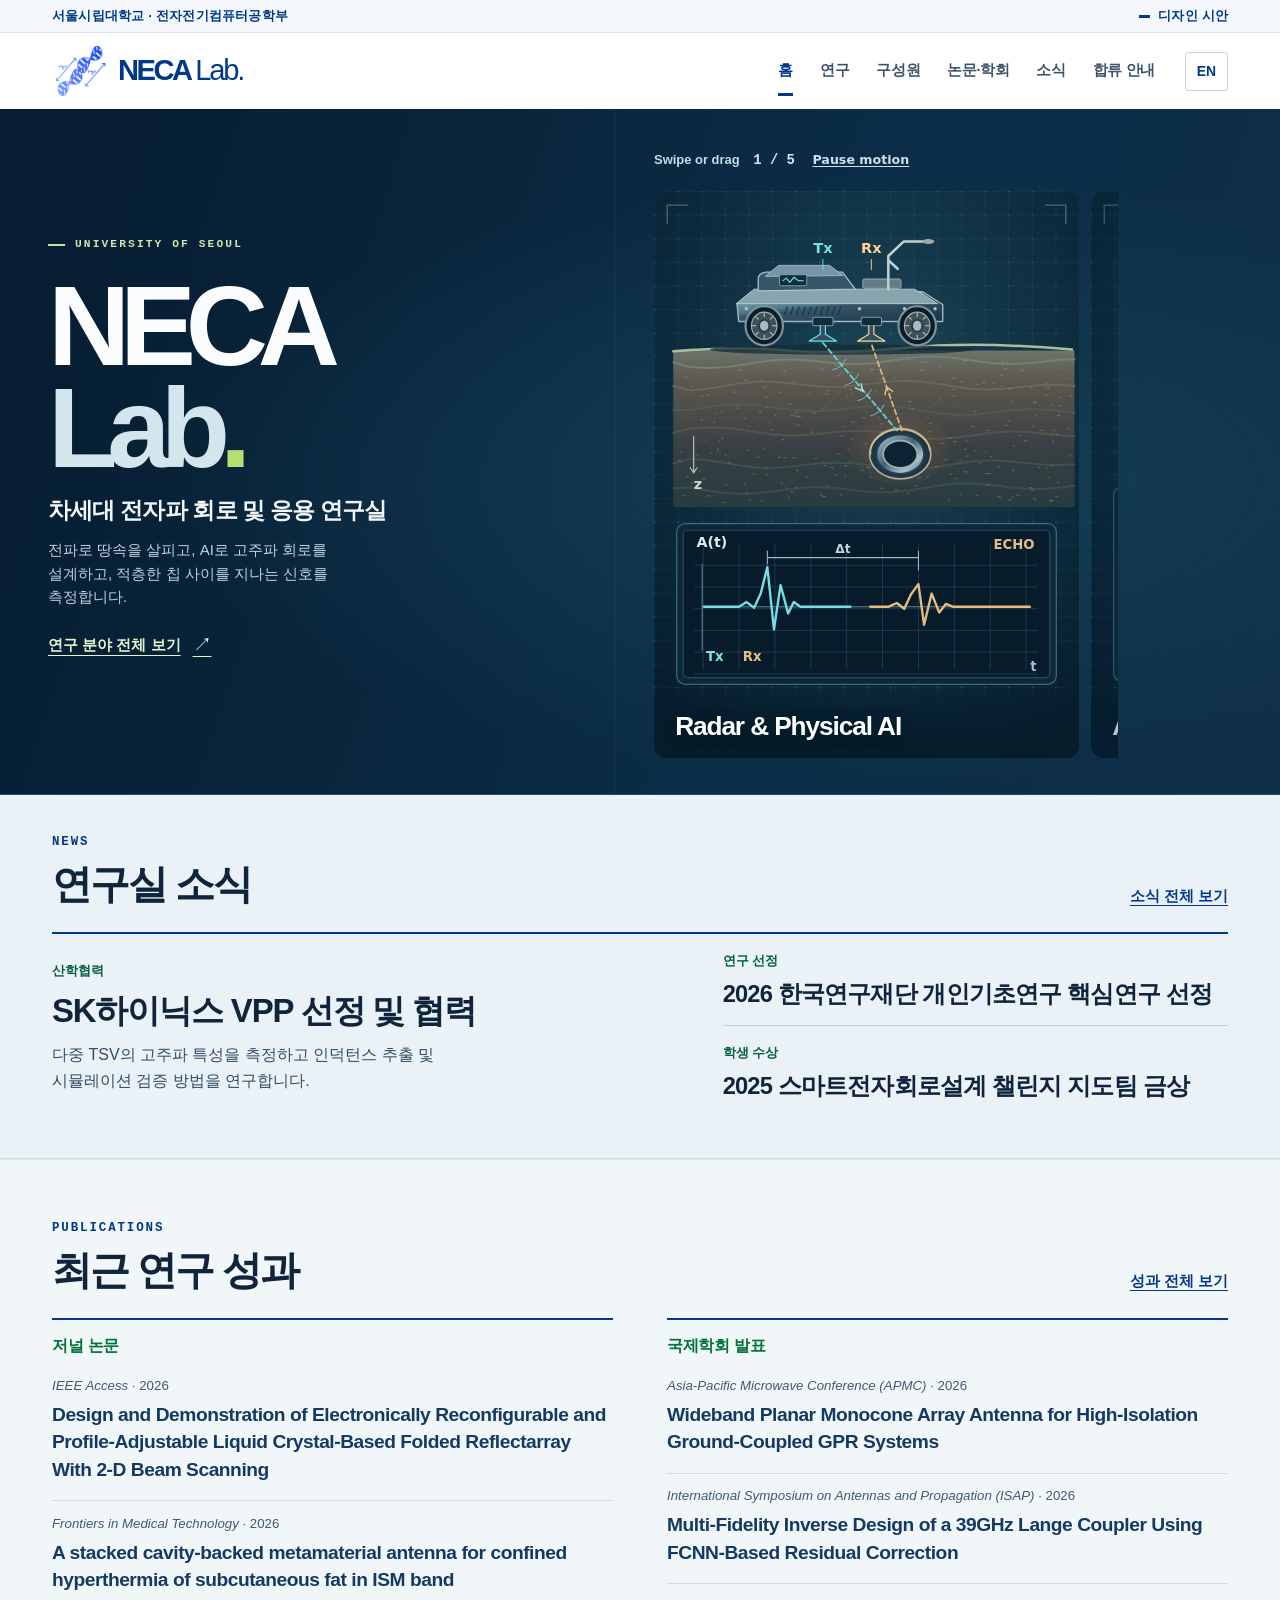
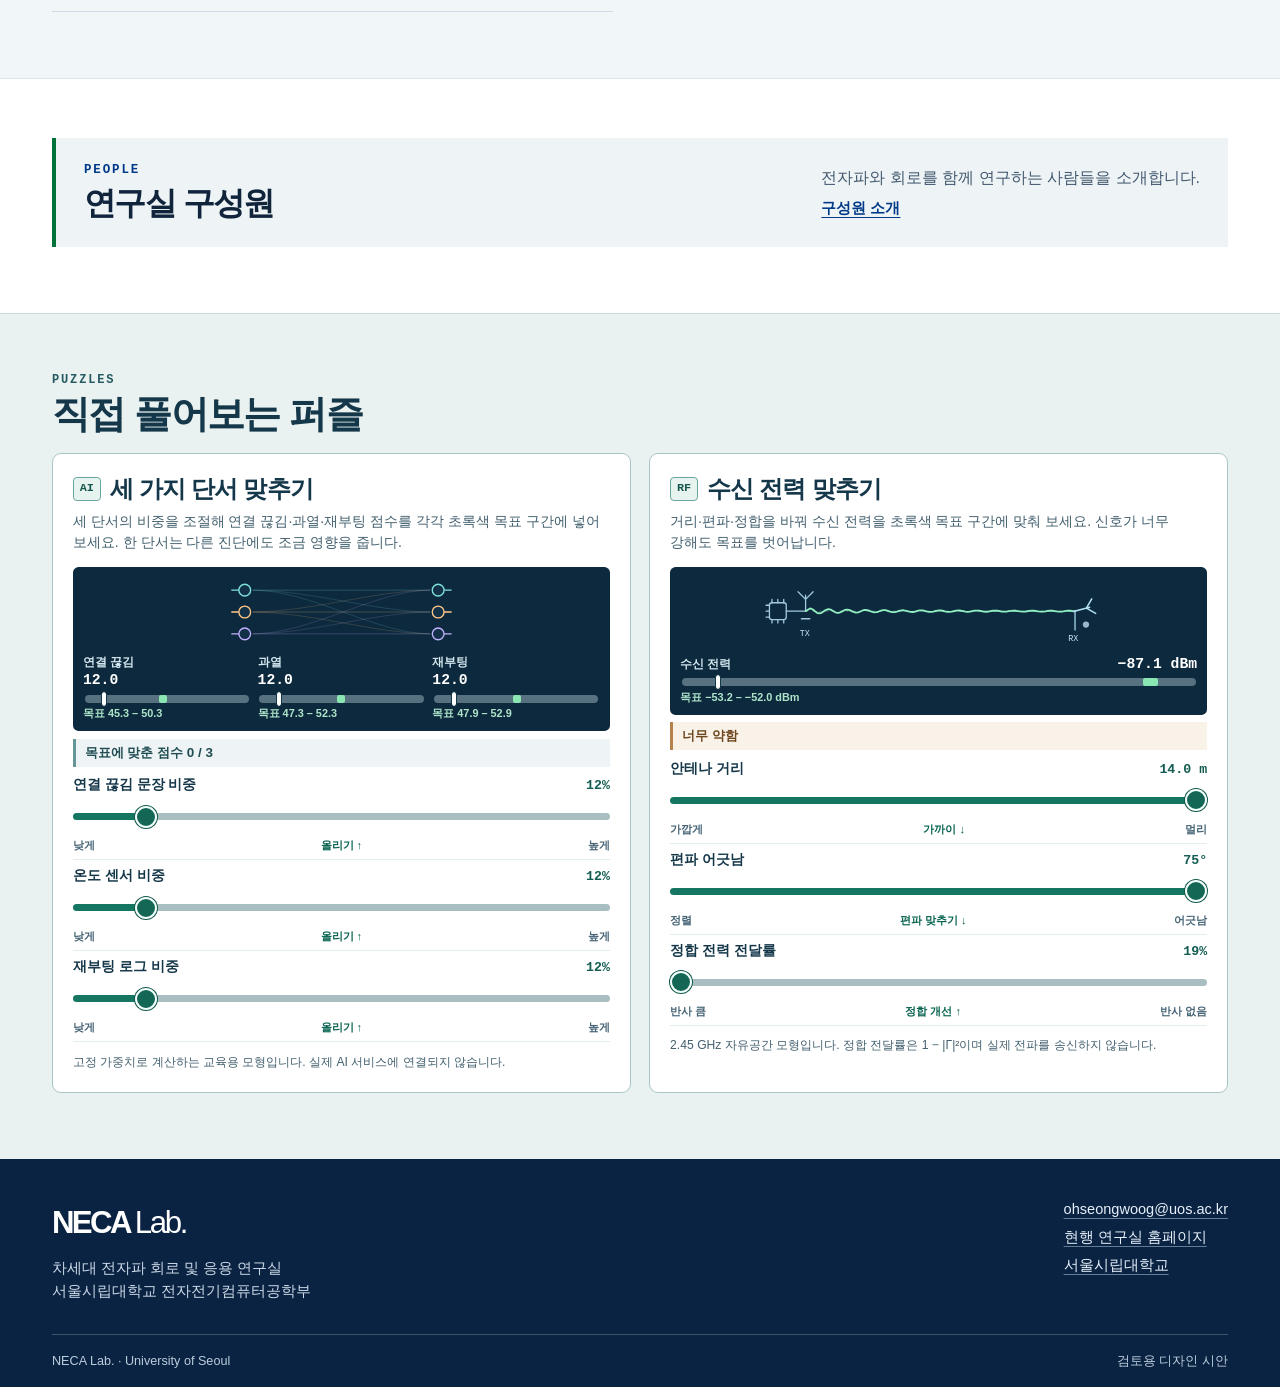
==== commit e03da7a4: "Browse research cards by direct drag, swipe, and horizontal scroll" ====
--- a/preview/index.html
+++ b/preview/index.html
@@ -1,5 +1,5 @@
-<!doctype html><html lang="ko"><head><meta charset="utf-8"><meta name="viewport" content="width=device-width,initial-scale=1"><meta name="robots" content="noindex,nofollow,noarchive"><meta name="referrer" content="strict-origin-when-cross-origin"><meta name="theme-color" content="#003987"><meta name="description" content="서울시립대학교 차세대 전자파 회로 및 응용 연구실 | NECA Lab., University of Seoul."><title>NECA Lab. · 홈 / Home</title><link href="assets/site.css?v=3" rel="stylesheet"><script defer src="assets/site.js?v=3"></script><link href="assets/visual-deck.css?v=6ec8fc2a3" rel="stylesheet"><script defer src="assets/visual-deck.js?v=a8603c701"></script><link href="assets/home.css?v=645af68f7" rel="stylesheet"><link href="assets/micro-labs.css?v=ef7e87cfd" rel="stylesheet"><script defer src="assets/micro-labs.js?v=e7e4e7fef"></script></head>
-<body data-page="index"><a class="skip" href="#main"><span class="ko" lang="ko">본문 바로가기</span><span class="en" lang="en">Skip to content</span></a><header><div class="top"><div class="wrap"><span><span class="ko" lang="ko">서울시립대학교 · 전자전기컴퓨터공학부</span><span class="en" lang="en">University of Seoul · School of Electrical and Computer Engineering</span></span><span class="preview"><i></i><span class="ko" lang="ko">디자인 시안</span><span class="en" lang="en">Design preview</span></span></div></div><div class="bar wrap"><a class="brand" href="index.html" aria-label="NECA Lab. Home"><img class="brand-mark" src="assets/neca-logo.png" alt="NECA Lab." decoding="async" fetchpriority="high"><span class="brand-word">NECA <span>Lab.</span></span></a><nav id="navigation" aria-label="메인 메뉴 / Main menu"><a href="index.html" aria-current="page"><span class="ko" lang="ko">홈</span><span class="en" lang="en">Home</span></a><a href="research.html"><span class="ko" lang="ko">연구</span><span class="en" lang="en">Research</span></a><a href="people.html"><span class="ko" lang="ko">구성원</span><span class="en" lang="en">People</span></a><a href="publications.html"><span class="ko" lang="ko">논문·학회</span><span class="en" lang="en">Publications</span></a><a href="news.html"><span class="ko" lang="ko">소식</span><span class="en" lang="en">News</span></a><a href="join.html"><span class="ko" lang="ko">합류 안내</span><span class="en" lang="en">Join</span></a></nav><div class="nav-controls"><button type="button" id="language" hidden><span class="ko" lang="en">EN</span><span class="en" lang="ko">한국어</span></button><button type="button" class="hamb" id="menu-trigger" aria-expanded="false" aria-controls="navigation" aria-label="메뉴 / Menu" hidden><span></span><span></span></button></div></div></header><main id="main"><section class="hero"><div class="hero-inner wrap"><div class="hero-copy"><span class="eyebrow">UNIVERSITY OF SEOUL</span><h1 class="hero-wordmark" lang="en" aria-label="NECA Lab."><span class="word">NECA</span><span class="lab"> Lab<span class="term">.</span></span></h1><p class="hero-fullname"><span class="ko" lang="ko">차세대 전자파 회로 및 응용 연구실</span><span class="en" lang="en">Next-generation Electromagnetic Circuits and Applications Lab</span></p><p class="hero-story"><span class="ko" lang="ko">전파로 땅속을 살피고, AI로 고주파 회로를 설계하고, 적층한 칩 사이를 지나는 신호를 측정합니다.</span><span class="en" lang="en">We use radar to see below ground, AI to design radio-frequency circuits, and measurements to trace signals between stacked chips.</span></p><a class="hero-research-link" href="research.html"><span class="ko" lang="ko">연구 분야 전체 보기</span><span class="en" lang="en">Explore all research</span> <b aria-hidden="true">↗</b></a></div><div class="hero-gallery" id="research-areas" lang="en"><div class="visual-deck vd-portrait" style="--vd-card-total:5" data-deck data-visual-deck lang="en" role="region" aria-label="Research gallery"><div class="vd-controls" hidden><button type="button" data-deck-prev aria-controls="visual-focus-track" aria-label="Previous research field">Previous</button><span class="vd-index" data-deck-index aria-live="polite" aria-atomic="true"></span><button type="button" data-deck-next aria-controls="visual-focus-track" aria-label="Next research field">Next</button><button type="button" data-vd-motion aria-pressed="false">Pause motion</button></div><div class="vd-track" data-deck-track id="visual-focus-track" tabindex="0" aria-label="Research fields. Swipe or use the arrow keys to browse."><article class="vd-card" data-deck-card id="radar" data-field="radar"><button type="button" class="vd-card-button" data-vd-open aria-expanded="false" aria-controls="visual-focus-radar-detail" aria-label="Radar &amp; Physical AI: show explanation"><span class="vd-art"><img src="assets/portrait-radar.svg?v=39730e96e" alt="" width="450" height="600" decoding="async" fetchpriority='high'><svg class="vd-overlay" viewBox="0 0 450 600" preserveAspectRatio="xMidYMin meet" aria-hidden="true" focusable="false"><g transform="translate(-3 4) scale(.90)"><path d="M253 305a42 34 0 0 1 81-5" fill="none" stroke="#ffe98a" stroke-width="4" stroke-linecap="round" stroke-linejoin="round" class="art-fx accent-echo" /><path d="M202 174L289 277" fill="none" stroke="#beffff" stroke-width="6" stroke-linecap="round" stroke-linejoin="round" class="art-fx flow-first radar-down" pathLength="1" stroke-dasharray=".07 .93" /><path d="M295 277L259 175" fill="none" stroke="#ffdd90" stroke-width="6" stroke-linecap="round" stroke-linejoin="round" class="art-fx flow-late radar-return" pathLength="1" stroke-dasharray=".07 .93" /></g><path d="M229 440h19l9-4 8 6 7-15 8-11 6 43 8-33 8 20 7-9 8 3h81" fill="none" stroke="#fff1aa" stroke-width="3.4" stroke-linecap="round" stroke-linejoin="round" class="art-fx draw-end radar-read" pathLength="1" stroke-dasharray="1" /></svg></span><span class="vd-heading">Radar &amp; Physical AI</span></button></article><article class="vd-card" data-deck-card id="rf-design" data-field="rf-design"><button type="button" class="vd-card-button" data-vd-open aria-expanded="false" aria-controls="visual-focus-rf-design-detail" aria-label="AI for RF Design: show explanation"><span class="vd-art"><img src="assets/portrait-rf-design.svg?v=ebf7a358c" alt="" width="450" height="600" decoding="async" loading='lazy'><svg class="vd-overlay" viewBox="0 0 450 600" preserveAspectRatio="xMidYMin meet" aria-hidden="true" focusable="false"><g transform="translate(-10 -37) scale(.94)"><path d="M123.1,186L147.8,179.5L188.2,185.2L349.5,142.8L358.7,124.1L385.4,117.1" fill="none" stroke="#fff1a8" stroke-width="5.5" stroke-linecap="round" stroke-linejoin="round" class="art-fx flow-middle rf-field" pathLength="1" stroke-dasharray=".07 .93" /><path d="M176.8,247.3L201.6,240.8L212.7,213.2L374,170.8L412.5,185.4L439.2,178.4" fill="none" stroke="#fff1a8" stroke-width="5.5" stroke-linecap="round" stroke-linejoin="round" class="art-fx flow-middle rf-field" pathLength="1" stroke-dasharray=".07 .93" /></g><path d="M53 458C108 458 130 452 150 428S192 399 216 405 255 427 278 449 330 458 399 458" fill="none" stroke="#dbb888" stroke-width="3" stroke-linecap="round" stroke-linejoin="round" class="art-fx draw-first rf-candidate-1" pathLength="1" stroke-dasharray="1" /><path d="M53 458C104 458 135 450 158 417S201 381 230 389 263 416 284 447 337 458 399 458" fill="none" stroke="#b8d4cb" stroke-width="3" stroke-linecap="round" stroke-linejoin="round" class="art-fx draw-middle rf-candidate-2" pathLength="1" stroke-dasharray="1" /><path d="M53 458C107 458 142 451 161 414S207 369 234 382 267 412 288 444 339 458 399 458" fill="none" stroke="#8ffbe6" stroke-width="3" stroke-linecap="round" stroke-linejoin="round" class="art-fx draw-end rf-candidate-3" pathLength="1" stroke-dasharray="1" /></svg></span><span class="vd-heading">AI for RF Design</span></button></article><article class="vd-card" data-deck-card id="interconnects" data-field="interconnects"><button type="button" class="vd-card-button" data-vd-open aria-expanded="false" aria-controls="visual-focus-interconnects-detail" aria-label="3D Chip Interconnects: show explanation"><span class="vd-art"><img src="assets/portrait-interconnects.svg?v=af1bbf6ae" alt="" width="450" height="600" decoding="async" loading='lazy'><svg class="vd-overlay" viewBox="0 0 450 600" preserveAspectRatio="xMidYMin meet" aria-hidden="true" focusable="false"><g transform="translate(-24 -31) scale(1.015)"><path d="M256.9,250.2V322.2" fill="none" stroke="#ffe0a0" stroke-width="4" stroke-linecap="round" stroke-linejoin="round" class="art-fx flow-middle chip-through" pathLength="1" stroke-dasharray=".07 .93" /><path d="M316.3,292.2q-8 6 0 11" fill="none" stroke="#a6f3ee" stroke-width="3" stroke-linecap="round" stroke-linejoin="round" class="art-fx accent-echo" /><path d="M256.9,173.2V245.2" fill="none" stroke="#ffe0a0" stroke-width="4" stroke-linecap="round" stroke-linejoin="round" class="art-fx flow-middle chip-through" pathLength="1" stroke-dasharray=".07 .93" /><path d="M316.3,215.2q-8 6 0 11" fill="none" stroke="#a6f3ee" stroke-width="3" stroke-linecap="round" stroke-linejoin="round" class="art-fx accent-echo" /><path d="M256.9,96.2V168.2" fill="none" stroke="#ffe0a0" stroke-width="4" stroke-linecap="round" stroke-linejoin="round" class="art-fx flow-first chip-through" pathLength="1" stroke-dasharray=".07 .93" /><path d="M316.3,138.2q-8 6 0 11" fill="none" stroke="#a6f3ee" stroke-width="3" stroke-linecap="round" stroke-linejoin="round" class="art-fx accent-echo" /></g><path d="M54 425H108Q122 425 133 412L155 386Q163 377 176 377H396" fill="none" stroke="#ffdf98" stroke-width="3.4" stroke-linecap="round" stroke-linejoin="round" class="art-fx draw-middle chip-drive" pathLength="1" stroke-dasharray="1" /><path d="M54 463H110Q123 463 135 450T157 438Q165 438 178 449T207 463H396" fill="none" stroke="#a1fff4" stroke-width="3.3" stroke-linecap="round" stroke-linejoin="round" class="art-fx draw-end chip-couple" pathLength="1" stroke-dasharray="1" /></svg></span><span class="vd-heading">3D Chip Interconnects</span></button></article><article class="vd-card" data-deck-card id="plasma" data-field="plasma"><button type="button" class="vd-card-button" data-vd-open aria-expanded="false" aria-controls="visual-focus-plasma-detail" aria-label="RF for Fusion Plasmas: show explanation"><span class="vd-art"><img src="assets/portrait-plasma.svg?v=10148c636" alt="" width="450" height="600" decoding="async" loading='lazy'><svg class="vd-overlay" viewBox="0 0 450 600" preserveAspectRatio="xMidYMin meet" aria-hidden="true" focusable="false"><g transform="translate(0 45)"><path d="M379 402V365Q379 351 378 339L372 258 357 215 350 183" fill="none" stroke="#ffe69c" stroke-width="5" stroke-linecap="round" stroke-linejoin="round" class="art-fx flow-first plasma-feed" pathLength="1" stroke-dasharray=".07 .93" /></g><g transform="translate(-52 41) scale(.86)"><path d="M476 189Q462 202 476 215" fill="none" stroke="#ffdf90" stroke-width="3.1" stroke-linecap="round" stroke-linejoin="round" class="art-fx wave-1" /><path d="M465 181Q451 202 465 223" fill="none" stroke="#ffdf90" stroke-width="3.1" stroke-linecap="round" stroke-linejoin="round" class="art-fx wave-2" /><path d="M453 174Q439 202 453 230" fill="none" stroke="#ffdf90" stroke-width="3.1" stroke-linecap="round" stroke-linejoin="round" class="art-fx wave-3" /><path d="M441 171Q427 202 441 233" fill="none" stroke="#ffdf90" stroke-width="3.1" stroke-linecap="round" stroke-linejoin="round" class="art-fx wave-4" /></g></svg></span><span class="vd-heading">RF for Fusion Plasmas</span></button></article><article class="vd-card" data-deck-card id="grounded-ai" data-field="grounded-ai"><button type="button" class="vd-card-button" data-vd-open aria-expanded="false" aria-controls="visual-focus-grounded-ai-detail" aria-label="Evidence-Grounded AI: show explanation"><span class="vd-art"><img src="assets/portrait-grounded-ai.svg?v=8f47307bd" alt="" width="450" height="600" decoding="async" loading='lazy'><svg class="vd-overlay" viewBox="0 0 450 600" preserveAspectRatio="xMidYMin meet" aria-hidden="true" focusable="false"><g transform="translate(-22 7) scale(.90)"><polygon points="76.6,196.5 274.6,168.7 279.7,207.7 81.7,235.5" fill="#d2ff77" stroke="#c2e56a" stroke-width="2" stroke-linejoin="round" class="art-fx accent-source" /><path d="M91.2,206.6L246.2,184.9" fill="none" stroke="#28643f" stroke-width="2" stroke-linecap="round" stroke-linejoin="round" class="art-fx accent-source" /><path d="M92.2,214.6L261.2,191" fill="none" stroke="#28643f" stroke-width="2" stroke-linecap="round" stroke-linejoin="round" class="art-fx accent-source" /><path d="M93.2,222.6L225.2,204.2" fill="none" stroke="#28643f" stroke-width="2" stroke-linecap="round" stroke-linejoin="round" class="art-fx accent-source" /></g><path d="M350 95L345 107 317 121 312 160" fill="none" stroke="#9aebed" stroke-width="3.4" stroke-linecap="round" stroke-linejoin="round" class="art-fx flow-first ai-query" pathLength="1" stroke-dasharray=".07 .93" /><path d="M242 173L268 171 312 160 367 186Q391 209 357 241L322 271 298 304" fill="none" stroke="#cdeaa5" stroke-width="3.8" stroke-linecap="round" stroke-linejoin="round" class="art-fx flow-middle ai-route" pathLength="1" stroke-dasharray=".095 .905" /><g transform="translate(-442 205) scale(1.14)"><path d="M548 210H733V264H548Z" fill="none" stroke="#b8e783" stroke-width="3" stroke-linecap="round" stroke-linejoin="round" class="art-fx draw-end ai-cite" pathLength="1" stroke-dasharray="1" /></g></svg></span><span class="vd-heading">Evidence-Grounded AI</span></button></article></div><section class="vd-panel" id="visual-focus-radar-detail" data-vd-panel hidden tabindex="-1" aria-labelledby="visual-focus-radar-detail-title"><h3 id="visual-focus-radar-detail-title" data-vd-result>A later echo stands out on the time trace.</h3><p>We use radio echoes to detect obstacles and structures below ground. We also study how mobile systems use sensing and communications to choose their next move.</p><a class="vd-reference" href="research.html#radar">Explore this research field</a><button type="button" class="vd-close" data-vd-close>Close explanation</button></section><section class="vd-panel" id="visual-focus-rf-design-detail" data-vd-panel hidden tabindex="-1" aria-labelledby="visual-focus-rf-design-detail-title"><h3 id="visual-focus-rf-design-detail-title" data-vd-result>A candidate response approaches the target.</h3><p>We start with a target frequency response and use AI to propose a passive circuit layout. We compare designs in electromagnetic simulations to make better use of computing time.</p><a class="vd-reference" href="research.html#rf-design">Explore this research field</a><button type="button" class="vd-close" data-vd-close>Close explanation</button></section><section class="vd-panel" id="visual-focus-interconnects-detail" data-vd-panel hidden tabindex="-1" aria-labelledby="visual-focus-interconnects-detail-title"><h3 id="visual-focus-interconnects-detail-title" data-vd-result>A smaller ripple appears on the neighboring via.</h3><p>Tiny vertical wires called through-silicon vias (TSVs) carry signals between stacked chips. We measure how high-frequency signals travel through them and model how nearby wires affect one another.</p><a class="vd-reference" href="research.html#interconnects">Explore this research field</a><button type="button" class="vd-close" data-vd-close>Close explanation</button></section><section class="vd-panel" id="visual-focus-plasma-detail" data-vd-panel hidden tabindex="-1" aria-labelledby="visual-focus-plasma-detail-title"><h3 id="visual-focus-plasma-detail-title" data-vd-result>Wavefronts spread into the plasma edge.</h3><p>We study antennas that launch high-power radio waves into fusion plasmas. We investigate how the antenna’s shape affects the energy transferred to the plasma.</p><a class="vd-reference" href="research.html#plasma">Explore this research field</a><button type="button" class="vd-close" data-vd-close>Close explanation</button></section><section class="vd-panel" id="visual-focus-grounded-ai-detail" data-vd-panel hidden tabindex="-1" aria-labelledby="visual-focus-grounded-ai-detail-title"><h3 id="visual-focus-grounded-ai-detail-title" data-vd-result>The same citation appears beside the answer.</h3><p>We study how AI can find the rules and guidance relevant to a question. Showing the supporting passage alongside the answer lets people check it for themselves.</p><a class="vd-reference" href="research.html#grounded-ai">Explore this research field</a><button type="button" class="vd-close" data-vd-close>Close explanation</button></section><noscript><details class="vd-static"><summary>Radar &amp; Physical AI</summary><p>We use radio echoes to detect obstacles and structures below ground. We also study how mobile systems use sensing and communications to choose their next move.</p><a class="vd-reference" href="research.html#radar">Explore this research field</a></details><details class="vd-static"><summary>AI for RF Design</summary><p>We start with a target frequency response and use AI to propose a passive circuit layout. We compare designs in electromagnetic simulations to make better use of computing time.</p><a class="vd-reference" href="research.html#rf-design">Explore this research field</a></details><details class="vd-static"><summary>3D Chip Interconnects</summary><p>Tiny vertical wires called through-silicon vias (TSVs) carry signals between stacked chips. We measure how high-frequency signals travel through them and model how nearby wires affect one another.</p><a class="vd-reference" href="research.html#interconnects">Explore this research field</a></details><details class="vd-static"><summary>RF for Fusion Plasmas</summary><p>We study antennas that launch high-power radio waves into fusion plasmas. We investigate how the antenna’s shape affects the energy transferred to the plasma.</p><a class="vd-reference" href="research.html#plasma">Explore this research field</a></details><details class="vd-static"><summary>Evidence-Grounded AI</summary><p>We study how AI can find the rules and guidance relevant to a question. Showing the supporting passage alongside the answer lets people check it for themselves.</p><a class="vd-reference" href="research.html#grounded-ai">Explore this research field</a></details></noscript></div></div></div></section><section class="bulletin" id="lab-news"><div class="wrap section"><div class="sect-head"><div><span class="eyebrow">NEWS</span><h2><span class="ko" lang="ko">연구실 소식</span><span class="en" lang="en">Lab news</span></h2></div><a class="text-link" href="news.html"><span class="ko" lang="ko">소식 전체 보기</span><span class="en" lang="en">All lab news</span></a></div><div class="bulletin-layout"><article class="bulletin-item lead"><span class="news-kicker"><span class="ko" lang="ko">산학협력</span><span class="en" lang="en">Industry collaboration</span></span><h3><a href="news.html#sk-hynix-vpp"><span class="ko" lang="ko">SK하이닉스 VPP 선정 및 협력</span><span class="en" lang="en">SK hynix Visiting Partners Professor collaboration</span></a></h3><p><span class="ko" lang="ko">다중 TSV의 고주파 특성을 측정하고 인덕턴스 추출 및 시뮬레이션 검증 방법을 연구합니다.</span><span class="en" lang="en">The collaboration investigates RF characterization of multi-TSV structures, inductance extraction, and simulation validation.</span></p></article><div class="bulletin-more"><article class="bulletin-item"><span class="news-kicker"><span class="ko" lang="ko">연구 선정</span><span class="en" lang="en">Research award</span></span><h3><a href="news.html#nrf-2026"><span class="ko" lang="ko">2026 한국연구재단 개인기초연구 핵심연구 선정</span><span class="en" lang="en">National Research Foundation of Korea award</span></a></h3></article><article class="bulletin-item"><span class="news-kicker"><span class="ko" lang="ko">학생 수상</span><span class="en" lang="en">Student award</span></span><h3><a href="news.html#idec-2025"><span class="ko" lang="ko">2025 스마트전자회로설계 챌린지 지도팀 금상</span><span class="en" lang="en">Gold award at the 2025 Smart Circuit Design Challenge</span></a></h3></article></div></div></div></section><section class="tint" id="recent-outputs"><div class="wrap section"><div class="sect-head"><div><span class="eyebrow">PUBLICATIONS</span><h2><span class="ko" lang="ko">최근 연구 성과</span><span class="en" lang="en">Recent research outputs</span></h2></div><a class="text-link" href="publications.html"><span class="ko" lang="ko">성과 전체 보기</span><span class="en" lang="en">All publications</span></a></div><div class="output-grid"><div class="output-group"><h3><span class="ko" lang="ko">저널 논문</span><span class="en" lang="en">Peer-reviewed journals</span></h3><ul><li data-kind="journal"><span class="output-meta"><i lang="en">IEEE Access</i> · 2026</span><h4 lang="en"><a href="publications.html#journal-1">Design and Demonstration of Electronically Reconfigurable and Profile-Adjustable Liquid Crystal-Based Folded Reflectarray With 2-D Beam Scanning</a></h4></li><li data-kind="journal"><span class="output-meta"><i lang="en">Frontiers in Medical Technology</i> · 2026</span><h4 lang="en"><a href="publications.html#journal-2">A stacked cavity-backed metamaterial antenna for confined hyperthermia of subcutaneous fat in ISM band</a></h4></li></ul></div><div class="output-group"><h3><span class="ko" lang="ko">국제학회 발표</span><span class="en" lang="en">International conference presentations</span></h3><ul><li data-kind="conference"><span class="output-meta"><i lang="en">Asia-Pacific Microwave Conference (APMC)</i> · 2026</span><h4 lang="en"><a href="publications.html#conference-1">Wideband Planar Monocone Array Antenna for High-Isolation Ground-Coupled GPR Systems</a></h4></li><li data-kind="conference"><span class="output-meta"><i lang="en">International Symposium on Antennas and Propagation (ISAP)</i> · 2026</span><h4 lang="en"><a href="publications.html#conference-2">Multi-Fidelity Inverse Design of a 39GHz Lange Coupler Using FCNN-Based Residual Correction</a></h4></li></ul></div></div></div></section><section class="section wrap"><div class="team-strip"><div><span class="eyebrow">PEOPLE</span><h2><span class="ko" lang="ko">연구실 구성원</span><span class="en" lang="en">Meet the team</span></h2></div><div><p><span class="ko" lang="ko">전자파와 회로를 함께 연구하는 사람들을 소개합니다.</span><span class="en" lang="en">Meet the people studying electromagnetic waves and circuits together.</span></p><a class="text-link" href="people.html"><span class="ko" lang="ko">구성원 소개</span><span class="en" lang="en">Browse people</span></a></div></div></section><section class="micro-puzzles" id="hands-on" aria-labelledby="puzzles-title"><div class="wrap section"><header class="puzzles-heading"><p>PUZZLES</p><h2 id="puzzles-title"><span class="ko" lang="ko">직접 풀어보는 퍼즐</span><span class="en" lang="en">Hands-on puzzles</span></h2></header><div class="puzzles-grid"><article class="micro-card puzzle-card" data-lab="ai" id="lab-ai" aria-labelledby="lab-ai-title"><span id="puzzle-ai" class="micro-alias" aria-hidden="true"></span>
+<!doctype html><html lang="ko"><head><meta charset="utf-8"><meta name="viewport" content="width=device-width,initial-scale=1"><meta name="robots" content="noindex,nofollow,noarchive"><meta name="referrer" content="strict-origin-when-cross-origin"><meta name="theme-color" content="#003987"><meta name="description" content="서울시립대학교 차세대 전자파 회로 및 응용 연구실 | NECA Lab., University of Seoul."><title>NECA Lab. · 홈 / Home</title><link href="assets/site.css?v=3" rel="stylesheet"><script defer src="assets/site.js?v=3"></script><link href="assets/visual-deck.css?v=2bc188486" rel="stylesheet"><script defer src="assets/visual-deck.js?v=87546adae"></script><link href="assets/home.css?v=645af68f7" rel="stylesheet"><link href="assets/micro-labs.css?v=ef7e87cfd" rel="stylesheet"><script defer src="assets/micro-labs.js?v=e7e4e7fef"></script></head>
+<body data-page="index"><a class="skip" href="#main"><span class="ko" lang="ko">본문 바로가기</span><span class="en" lang="en">Skip to content</span></a><header><div class="top"><div class="wrap"><span><span class="ko" lang="ko">서울시립대학교 · 전자전기컴퓨터공학부</span><span class="en" lang="en">University of Seoul · School of Electrical and Computer Engineering</span></span><span class="preview"><i></i><span class="ko" lang="ko">디자인 시안</span><span class="en" lang="en">Design preview</span></span></div></div><div class="bar wrap"><a class="brand" href="index.html" aria-label="NECA Lab. Home"><img class="brand-mark" src="assets/neca-logo.png" alt="NECA Lab." decoding="async" fetchpriority="high"><span class="brand-word">NECA <span>Lab.</span></span></a><nav id="navigation" aria-label="메인 메뉴 / Main menu"><a href="index.html" aria-current="page"><span class="ko" lang="ko">홈</span><span class="en" lang="en">Home</span></a><a href="research.html"><span class="ko" lang="ko">연구</span><span class="en" lang="en">Research</span></a><a href="people.html"><span class="ko" lang="ko">구성원</span><span class="en" lang="en">People</span></a><a href="publications.html"><span class="ko" lang="ko">논문·학회</span><span class="en" lang="en">Publications</span></a><a href="news.html"><span class="ko" lang="ko">소식</span><span class="en" lang="en">News</span></a><a href="join.html"><span class="ko" lang="ko">합류 안내</span><span class="en" lang="en">Join</span></a></nav><div class="nav-controls"><button type="button" id="language" hidden><span class="ko" lang="en">EN</span><span class="en" lang="ko">한국어</span></button><button type="button" class="hamb" id="menu-trigger" aria-expanded="false" aria-controls="navigation" aria-label="메뉴 / Menu" hidden><span></span><span></span></button></div></div></header><main id="main"><section class="hero"><div class="hero-inner wrap"><div class="hero-copy"><span class="eyebrow">UNIVERSITY OF SEOUL</span><h1 class="hero-wordmark" lang="en" aria-label="NECA Lab."><span class="word">NECA</span><span class="lab"> Lab<span class="term">.</span></span></h1><p class="hero-fullname"><span class="ko" lang="ko">차세대 전자파 회로 및 응용 연구실</span><span class="en" lang="en">Next-generation Electromagnetic Circuits and Applications Lab</span></p><p class="hero-story"><span class="ko" lang="ko">전파로 땅속을 살피고, AI로 고주파 회로를 설계하고, 적층한 칩 사이를 지나는 신호를 측정합니다.</span><span class="en" lang="en">We use radar to see below ground, AI to design radio-frequency circuits, and measurements to trace signals between stacked chips.</span></p><a class="hero-research-link" href="research.html"><span class="ko" lang="ko">연구 분야 전체 보기</span><span class="en" lang="en">Explore all research</span> <b aria-hidden="true">↗</b></a></div><div class="hero-gallery" id="research-areas" lang="en"><div class="visual-deck vd-portrait" style="--vd-card-total:5" data-deck data-visual-deck lang="en" role="region" aria-roledescription="carousel" aria-label="Research gallery"><div class="vd-controls" hidden><span class="vd-hint" aria-hidden="true">Swipe or drag</span><span class="vd-index" data-deck-index aria-live="polite" aria-atomic="true"></span><button type="button" data-vd-motion aria-pressed="false">Pause motion</button></div><div class="vd-track" data-deck-track id="visual-focus-track" tabindex="0" aria-keyshortcuts="ArrowLeft ArrowRight Home End Enter Space" aria-label="Research fields. Swipe, scroll sideways or drag to browse. Use the left and right arrow keys, Home or End. Press Enter for the selected field."><article class="vd-card" data-deck-card id="radar" data-field="radar"><button type="button" class="vd-card-button" data-vd-open aria-expanded="false" aria-controls="visual-focus-radar-detail" aria-label="Radar &amp; Physical AI: show explanation"><span class="vd-art"><img src="assets/portrait-radar.svg?v=39730e96e" alt="" draggable="false" width="450" height="600" decoding="async" fetchpriority='high'><svg class="vd-overlay" viewBox="0 0 450 600" preserveAspectRatio="xMidYMin meet" aria-hidden="true" focusable="false"><g transform="translate(-3 4) scale(.90)"><path d="M253 305a42 34 0 0 1 81-5" fill="none" stroke="#ffe98a" stroke-width="4" stroke-linecap="round" stroke-linejoin="round" class="art-fx accent-echo" /><path d="M202 174L289 277" fill="none" stroke="#beffff" stroke-width="6" stroke-linecap="round" stroke-linejoin="round" class="art-fx flow-first radar-down" pathLength="1" stroke-dasharray=".07 .93" /><path d="M295 277L259 175" fill="none" stroke="#ffdd90" stroke-width="6" stroke-linecap="round" stroke-linejoin="round" class="art-fx flow-late radar-return" pathLength="1" stroke-dasharray=".07 .93" /></g><path d="M229 440h19l9-4 8 6 7-15 8-11 6 43 8-33 8 20 7-9 8 3h81" fill="none" stroke="#fff1aa" stroke-width="3.4" stroke-linecap="round" stroke-linejoin="round" class="art-fx draw-end radar-read" pathLength="1" stroke-dasharray="1" /></svg></span><span class="vd-heading">Radar &amp; Physical AI</span></button></article><article class="vd-card" data-deck-card id="rf-design" data-field="rf-design"><button type="button" class="vd-card-button" data-vd-open aria-expanded="false" aria-controls="visual-focus-rf-design-detail" aria-label="AI for RF Design: show explanation"><span class="vd-art"><img src="assets/portrait-rf-design.svg?v=ebf7a358c" alt="" draggable="false" width="450" height="600" decoding="async" loading='lazy'><svg class="vd-overlay" viewBox="0 0 450 600" preserveAspectRatio="xMidYMin meet" aria-hidden="true" focusable="false"><g transform="translate(-10 -37) scale(.94)"><path d="M123.1,186L147.8,179.5L188.2,185.2L349.5,142.8L358.7,124.1L385.4,117.1" fill="none" stroke="#fff1a8" stroke-width="5.5" stroke-linecap="round" stroke-linejoin="round" class="art-fx flow-middle rf-field" pathLength="1" stroke-dasharray=".07 .93" /><path d="M176.8,247.3L201.6,240.8L212.7,213.2L374,170.8L412.5,185.4L439.2,178.4" fill="none" stroke="#fff1a8" stroke-width="5.5" stroke-linecap="round" stroke-linejoin="round" class="art-fx flow-middle rf-field" pathLength="1" stroke-dasharray=".07 .93" /></g><path d="M53 458C108 458 130 452 150 428S192 399 216 405 255 427 278 449 330 458 399 458" fill="none" stroke="#dbb888" stroke-width="3" stroke-linecap="round" stroke-linejoin="round" class="art-fx draw-first rf-candidate-1" pathLength="1" stroke-dasharray="1" /><path d="M53 458C104 458 135 450 158 417S201 381 230 389 263 416 284 447 337 458 399 458" fill="none" stroke="#b8d4cb" stroke-width="3" stroke-linecap="round" stroke-linejoin="round" class="art-fx draw-middle rf-candidate-2" pathLength="1" stroke-dasharray="1" /><path d="M53 458C107 458 142 451 161 414S207 369 234 382 267 412 288 444 339 458 399 458" fill="none" stroke="#8ffbe6" stroke-width="3" stroke-linecap="round" stroke-linejoin="round" class="art-fx draw-end rf-candidate-3" pathLength="1" stroke-dasharray="1" /></svg></span><span class="vd-heading">AI for RF Design</span></button></article><article class="vd-card" data-deck-card id="interconnects" data-field="interconnects"><button type="button" class="vd-card-button" data-vd-open aria-expanded="false" aria-controls="visual-focus-interconnects-detail" aria-label="3D Chip Interconnects: show explanation"><span class="vd-art"><img src="assets/portrait-interconnects.svg?v=af1bbf6ae" alt="" draggable="false" width="450" height="600" decoding="async" loading='lazy'><svg class="vd-overlay" viewBox="0 0 450 600" preserveAspectRatio="xMidYMin meet" aria-hidden="true" focusable="false"><g transform="translate(-24 -31) scale(1.015)"><path d="M256.9,250.2V322.2" fill="none" stroke="#ffe0a0" stroke-width="4" stroke-linecap="round" stroke-linejoin="round" class="art-fx flow-middle chip-through" pathLength="1" stroke-dasharray=".07 .93" /><path d="M316.3,292.2q-8 6 0 11" fill="none" stroke="#a6f3ee" stroke-width="3" stroke-linecap="round" stroke-linejoin="round" class="art-fx accent-echo" /><path d="M256.9,173.2V245.2" fill="none" stroke="#ffe0a0" stroke-width="4" stroke-linecap="round" stroke-linejoin="round" class="art-fx flow-middle chip-through" pathLength="1" stroke-dasharray=".07 .93" /><path d="M316.3,215.2q-8 6 0 11" fill="none" stroke="#a6f3ee" stroke-width="3" stroke-linecap="round" stroke-linejoin="round" class="art-fx accent-echo" /><path d="M256.9,96.2V168.2" fill="none" stroke="#ffe0a0" stroke-width="4" stroke-linecap="round" stroke-linejoin="round" class="art-fx flow-first chip-through" pathLength="1" stroke-dasharray=".07 .93" /><path d="M316.3,138.2q-8 6 0 11" fill="none" stroke="#a6f3ee" stroke-width="3" stroke-linecap="round" stroke-linejoin="round" class="art-fx accent-echo" /></g><path d="M54 425H108Q122 425 133 412L155 386Q163 377 176 377H396" fill="none" stroke="#ffdf98" stroke-width="3.4" stroke-linecap="round" stroke-linejoin="round" class="art-fx draw-middle chip-drive" pathLength="1" stroke-dasharray="1" /><path d="M54 463H110Q123 463 135 450T157 438Q165 438 178 449T207 463H396" fill="none" stroke="#a1fff4" stroke-width="3.3" stroke-linecap="round" stroke-linejoin="round" class="art-fx draw-end chip-couple" pathLength="1" stroke-dasharray="1" /></svg></span><span class="vd-heading">3D Chip Interconnects</span></button></article><article class="vd-card" data-deck-card id="plasma" data-field="plasma"><button type="button" class="vd-card-button" data-vd-open aria-expanded="false" aria-controls="visual-focus-plasma-detail" aria-label="RF for Fusion Plasmas: show explanation"><span class="vd-art"><img src="assets/portrait-plasma.svg?v=10148c636" alt="" draggable="false" width="450" height="600" decoding="async" loading='lazy'><svg class="vd-overlay" viewBox="0 0 450 600" preserveAspectRatio="xMidYMin meet" aria-hidden="true" focusable="false"><g transform="translate(0 45)"><path d="M379 402V365Q379 351 378 339L372 258 357 215 350 183" fill="none" stroke="#ffe69c" stroke-width="5" stroke-linecap="round" stroke-linejoin="round" class="art-fx flow-first plasma-feed" pathLength="1" stroke-dasharray=".07 .93" /></g><g transform="translate(-52 41) scale(.86)"><path d="M476 189Q462 202 476 215" fill="none" stroke="#ffdf90" stroke-width="3.1" stroke-linecap="round" stroke-linejoin="round" class="art-fx wave-1" /><path d="M465 181Q451 202 465 223" fill="none" stroke="#ffdf90" stroke-width="3.1" stroke-linecap="round" stroke-linejoin="round" class="art-fx wave-2" /><path d="M453 174Q439 202 453 230" fill="none" stroke="#ffdf90" stroke-width="3.1" stroke-linecap="round" stroke-linejoin="round" class="art-fx wave-3" /><path d="M441 171Q427 202 441 233" fill="none" stroke="#ffdf90" stroke-width="3.1" stroke-linecap="round" stroke-linejoin="round" class="art-fx wave-4" /></g></svg></span><span class="vd-heading">RF for Fusion Plasmas</span></button></article><article class="vd-card" data-deck-card id="grounded-ai" data-field="grounded-ai"><button type="button" class="vd-card-button" data-vd-open aria-expanded="false" aria-controls="visual-focus-grounded-ai-detail" aria-label="Evidence-Grounded AI: show explanation"><span class="vd-art"><img src="assets/portrait-grounded-ai.svg?v=8f47307bd" alt="" draggable="false" width="450" height="600" decoding="async" loading='lazy'><svg class="vd-overlay" viewBox="0 0 450 600" preserveAspectRatio="xMidYMin meet" aria-hidden="true" focusable="false"><g transform="translate(-22 7) scale(.90)"><polygon points="76.6,196.5 274.6,168.7 279.7,207.7 81.7,235.5" fill="#d2ff77" stroke="#c2e56a" stroke-width="2" stroke-linejoin="round" class="art-fx accent-source" /><path d="M91.2,206.6L246.2,184.9" fill="none" stroke="#28643f" stroke-width="2" stroke-linecap="round" stroke-linejoin="round" class="art-fx accent-source" /><path d="M92.2,214.6L261.2,191" fill="none" stroke="#28643f" stroke-width="2" stroke-linecap="round" stroke-linejoin="round" class="art-fx accent-source" /><path d="M93.2,222.6L225.2,204.2" fill="none" stroke="#28643f" stroke-width="2" stroke-linecap="round" stroke-linejoin="round" class="art-fx accent-source" /></g><path d="M350 95L345 107 317 121 312 160" fill="none" stroke="#9aebed" stroke-width="3.4" stroke-linecap="round" stroke-linejoin="round" class="art-fx flow-first ai-query" pathLength="1" stroke-dasharray=".07 .93" /><path d="M242 173L268 171 312 160 367 186Q391 209 357 241L322 271 298 304" fill="none" stroke="#cdeaa5" stroke-width="3.8" stroke-linecap="round" stroke-linejoin="round" class="art-fx flow-middle ai-route" pathLength="1" stroke-dasharray=".095 .905" /><g transform="translate(-442 205) scale(1.14)"><path d="M548 210H733V264H548Z" fill="none" stroke="#b8e783" stroke-width="3" stroke-linecap="round" stroke-linejoin="round" class="art-fx draw-end ai-cite" pathLength="1" stroke-dasharray="1" /></g></svg></span><span class="vd-heading">Evidence-Grounded AI</span></button></article></div><section class="vd-panel" id="visual-focus-radar-detail" data-vd-panel hidden tabindex="-1" aria-labelledby="visual-focus-radar-detail-title"><h3 id="visual-focus-radar-detail-title" data-vd-result>A later echo stands out on the time trace.</h3><p>We use radio echoes to detect obstacles and structures below ground. We also study how mobile systems use sensing and communications to choose their next move.</p><a class="vd-reference" href="research.html#radar">Explore this research field</a><button type="button" class="vd-close" data-vd-close>Close explanation</button></section><section class="vd-panel" id="visual-focus-rf-design-detail" data-vd-panel hidden tabindex="-1" aria-labelledby="visual-focus-rf-design-detail-title"><h3 id="visual-focus-rf-design-detail-title" data-vd-result>A candidate response approaches the target.</h3><p>We start with a target frequency response and use AI to propose a passive circuit layout. We compare designs in electromagnetic simulations to make better use of computing time.</p><a class="vd-reference" href="research.html#rf-design">Explore this research field</a><button type="button" class="vd-close" data-vd-close>Close explanation</button></section><section class="vd-panel" id="visual-focus-interconnects-detail" data-vd-panel hidden tabindex="-1" aria-labelledby="visual-focus-interconnects-detail-title"><h3 id="visual-focus-interconnects-detail-title" data-vd-result>A smaller ripple appears on the neighboring via.</h3><p>Tiny vertical wires called through-silicon vias (TSVs) carry signals between stacked chips. We measure how high-frequency signals travel through them and model how nearby wires affect one another.</p><a class="vd-reference" href="research.html#interconnects">Explore this research field</a><button type="button" class="vd-close" data-vd-close>Close explanation</button></section><section class="vd-panel" id="visual-focus-plasma-detail" data-vd-panel hidden tabindex="-1" aria-labelledby="visual-focus-plasma-detail-title"><h3 id="visual-focus-plasma-detail-title" data-vd-result>Wavefronts spread into the plasma edge.</h3><p>We study antennas that launch high-power radio waves into fusion plasmas. We investigate how the antenna’s shape affects the energy transferred to the plasma.</p><a class="vd-reference" href="research.html#plasma">Explore this research field</a><button type="button" class="vd-close" data-vd-close>Close explanation</button></section><section class="vd-panel" id="visual-focus-grounded-ai-detail" data-vd-panel hidden tabindex="-1" aria-labelledby="visual-focus-grounded-ai-detail-title"><h3 id="visual-focus-grounded-ai-detail-title" data-vd-result>The same citation appears beside the answer.</h3><p>We study how AI can find the rules and guidance relevant to a question. Showing the supporting passage alongside the answer lets people check it for themselves.</p><a class="vd-reference" href="research.html#grounded-ai">Explore this research field</a><button type="button" class="vd-close" data-vd-close>Close explanation</button></section><noscript><details class="vd-static"><summary>Radar &amp; Physical AI</summary><p>We use radio echoes to detect obstacles and structures below ground. We also study how mobile systems use sensing and communications to choose their next move.</p><a class="vd-reference" href="research.html#radar">Explore this research field</a></details><details class="vd-static"><summary>AI for RF Design</summary><p>We start with a target frequency response and use AI to propose a passive circuit layout. We compare designs in electromagnetic simulations to make better use of computing time.</p><a class="vd-reference" href="research.html#rf-design">Explore this research field</a></details><details class="vd-static"><summary>3D Chip Interconnects</summary><p>Tiny vertical wires called through-silicon vias (TSVs) carry signals between stacked chips. We measure how high-frequency signals travel through them and model how nearby wires affect one another.</p><a class="vd-reference" href="research.html#interconnects">Explore this research field</a></details><details class="vd-static"><summary>RF for Fusion Plasmas</summary><p>We study antennas that launch high-power radio waves into fusion plasmas. We investigate how the antenna’s shape affects the energy transferred to the plasma.</p><a class="vd-reference" href="research.html#plasma">Explore this research field</a></details><details class="vd-static"><summary>Evidence-Grounded AI</summary><p>We study how AI can find the rules and guidance relevant to a question. Showing the supporting passage alongside the answer lets people check it for themselves.</p><a class="vd-reference" href="research.html#grounded-ai">Explore this research field</a></details></noscript></div></div></div></section><section class="bulletin" id="lab-news"><div class="wrap section"><div class="sect-head"><div><span class="eyebrow">NEWS</span><h2><span class="ko" lang="ko">연구실 소식</span><span class="en" lang="en">Lab news</span></h2></div><a class="text-link" href="news.html"><span class="ko" lang="ko">소식 전체 보기</span><span class="en" lang="en">All lab news</span></a></div><div class="bulletin-layout"><article class="bulletin-item lead"><span class="news-kicker"><span class="ko" lang="ko">산학협력</span><span class="en" lang="en">Industry collaboration</span></span><h3><a href="news.html#sk-hynix-vpp"><span class="ko" lang="ko">SK하이닉스 VPP 선정 및 협력</span><span class="en" lang="en">SK hynix Visiting Partners Professor collaboration</span></a></h3><p><span class="ko" lang="ko">다중 TSV의 고주파 특성을 측정하고 인덕턴스 추출 및 시뮬레이션 검증 방법을 연구합니다.</span><span class="en" lang="en">The collaboration investigates RF characterization of multi-TSV structures, inductance extraction, and simulation validation.</span></p></article><div class="bulletin-more"><article class="bulletin-item"><span class="news-kicker"><span class="ko" lang="ko">연구 선정</span><span class="en" lang="en">Research award</span></span><h3><a href="news.html#nrf-2026"><span class="ko" lang="ko">2026 한국연구재단 개인기초연구 핵심연구 선정</span><span class="en" lang="en">National Research Foundation of Korea award</span></a></h3></article><article class="bulletin-item"><span class="news-kicker"><span class="ko" lang="ko">학생 수상</span><span class="en" lang="en">Student award</span></span><h3><a href="news.html#idec-2025"><span class="ko" lang="ko">2025 스마트전자회로설계 챌린지 지도팀 금상</span><span class="en" lang="en">Gold award at the 2025 Smart Circuit Design Challenge</span></a></h3></article></div></div></div></section><section class="tint" id="recent-outputs"><div class="wrap section"><div class="sect-head"><div><span class="eyebrow">PUBLICATIONS</span><h2><span class="ko" lang="ko">최근 연구 성과</span><span class="en" lang="en">Recent research outputs</span></h2></div><a class="text-link" href="publications.html"><span class="ko" lang="ko">성과 전체 보기</span><span class="en" lang="en">All publications</span></a></div><div class="output-grid"><div class="output-group"><h3><span class="ko" lang="ko">저널 논문</span><span class="en" lang="en">Peer-reviewed journals</span></h3><ul><li data-kind="journal"><span class="output-meta"><i lang="en">IEEE Access</i> · 2026</span><h4 lang="en"><a href="publications.html#journal-1">Design and Demonstration of Electronically Reconfigurable and Profile-Adjustable Liquid Crystal-Based Folded Reflectarray With 2-D Beam Scanning</a></h4></li><li data-kind="journal"><span class="output-meta"><i lang="en">Frontiers in Medical Technology</i> · 2026</span><h4 lang="en"><a href="publications.html#journal-2">A stacked cavity-backed metamaterial antenna for confined hyperthermia of subcutaneous fat in ISM band</a></h4></li></ul></div><div class="output-group"><h3><span class="ko" lang="ko">국제학회 발표</span><span class="en" lang="en">International conference presentations</span></h3><ul><li data-kind="conference"><span class="output-meta"><i lang="en">Asia-Pacific Microwave Conference (APMC)</i> · 2026</span><h4 lang="en"><a href="publications.html#conference-1">Wideband Planar Monocone Array Antenna for High-Isolation Ground-Coupled GPR Systems</a></h4></li><li data-kind="conference"><span class="output-meta"><i lang="en">International Symposium on Antennas and Propagation (ISAP)</i> · 2026</span><h4 lang="en"><a href="publications.html#conference-2">Multi-Fidelity Inverse Design of a 39GHz Lange Coupler Using FCNN-Based Residual Correction</a></h4></li></ul></div></div></div></section><section class="section wrap"><div class="team-strip"><div><span class="eyebrow">PEOPLE</span><h2><span class="ko" lang="ko">연구실 구성원</span><span class="en" lang="en">Meet the team</span></h2></div><div><p><span class="ko" lang="ko">전자파와 회로를 함께 연구하는 사람들을 소개합니다.</span><span class="en" lang="en">Meet the people studying electromagnetic waves and circuits together.</span></p><a class="text-link" href="people.html"><span class="ko" lang="ko">구성원 소개</span><span class="en" lang="en">Browse people</span></a></div></div></section><section class="micro-puzzles" id="hands-on" aria-labelledby="puzzles-title"><div class="wrap section"><header class="puzzles-heading"><p>PUZZLES</p><h2 id="puzzles-title"><span class="ko" lang="ko">직접 풀어보는 퍼즐</span><span class="en" lang="en">Hands-on puzzles</span></h2></header><div class="puzzles-grid"><article class="micro-card puzzle-card" data-lab="ai" id="lab-ai" aria-labelledby="lab-ai-title"><span id="puzzle-ai" class="micro-alias" aria-hidden="true"></span>
 <header class="puzzle-card-head"><span class="puzzle-badge">AI</span><h3 id="lab-ai-title"><span class="ko" lang="ko">세 가지 단서 맞추기</span><span class="en" lang="en">Balance three clues</span></h3></header>
 <p class="puzzle-help" id="lab-ai-help"><span class="ko" lang="ko">세 단서의 비중을 조절해 연결 끊김·과열·재부팅 점수를 각각 초록색 목표 구간에 넣어 보세요. 한 단서는 다른 진단에도 조금 영향을 줍니다.</span><span class="en" lang="en">Adjust the three clues until the Wi-Fi fault, overheating and reboot scores land in their green bands. Each clue also nudges the other two scores.</span></p>
 <div class="puzzle-stage"><svg class="puzzle-diagram puzzle-ai-plot" viewBox="0 0 282 88" aria-hidden="true"><path data-channel="0" data-main="1" d="M36 18C104 18 183 18 246 18" stroke="#7fe2db" stroke-linecap="round" fill="none"/><path data-channel="0" data-main="0" d="M36 18C104 18 183 44 246 44" stroke="#7fe2db" stroke-linecap="round" fill="none"/><path data-channel="0" data-main="0" d="M36 18C104 18 183 70 246 70" stroke="#7fe2db" stroke-linecap="round" fill="none"/><path data-channel="1" data-main="0" d="M36 44C104 44 183 18 246 18" stroke="#ffc788" stroke-linecap="round" fill="none"/><path data-channel="1" data-main="1" d="M36 44C104 44 183 44 246 44" stroke="#ffc788" stroke-linecap="round" fill="none"/><path data-channel="1" data-main="0" d="M36 44C104 44 183 70 246 70" stroke="#ffc788" stroke-linecap="round" fill="none"/><path data-channel="2" data-main="0" d="M36 70C104 70 183 18 246 18" stroke="#c3b2ff" stroke-linecap="round" fill="none"/><path data-channel="2" data-main="0" d="M36 70C104 70 183 44 246 44" stroke="#c3b2ff" stroke-linecap="round" fill="none"/><path data-channel="2" data-main="1" d="M36 70C104 70 183 70 246 70" stroke="#c3b2ff" stroke-linecap="round" fill="none"/><g stroke="#7fe2db" stroke-width="1.6" fill="#123149"><circle cx="26" cy="18" r="7"/><circle cx="256" cy="18" r="7"/><path d="M10 18h9m244 0h9"/></g><g stroke="#ffc788" stroke-width="1.6" fill="#123149"><circle cx="26" cy="44" r="7"/><circle cx="256" cy="44" r="7"/><path d="M10 44h9m244 0h9"/></g><g stroke="#c3b2ff" stroke-width="1.6" fill="#123149"><circle cx="26" cy="70" r="7"/><circle cx="256" cy="70" r="7"/><path d="M10 70h9m244 0h9"/></g></svg><div class="puzzle-score-grid"><div class="puzzle-score"><span><span class="ko" lang="ko">연결 끊김</span><span class="en" lang="en">Wi-Fi fault</span></span><strong data-score="text">—</strong><div class="puzzle-track" aria-hidden="true" data-track="text"><span data-target="text"></span><i data-marker="text"></i></div><span class="puzzle-target-label" data-band="text">—</span></div><div class="puzzle-score"><span><span class="ko" lang="ko">과열</span><span class="en" lang="en">Overheating</span></span><strong data-score="sensor">—</strong><div class="puzzle-track" aria-hidden="true" data-track="sensor"><span data-target="sensor"></span><i data-marker="sensor"></i></div><span class="puzzle-target-label" data-band="sensor">—</span></div><div class="puzzle-score"><span><span class="ko" lang="ko">재부팅</span><span class="en" lang="en">Reboot fault</span></span><strong data-score="log">—</strong><div class="puzzle-track" aria-hidden="true" data-track="log"><span data-target="log"></span><i data-marker="log"></i></div><span class="puzzle-target-label" data-band="log">—</span></div></div></div>
--- a/preview/assets/visual-deck.css
+++ b/preview/assets/visual-deck.css
@@ -4,7 +4,7 @@
 .vd-controls[hidden],.vd-panel[hidden]{display:none!important}
 .vd-controls button,.vd-close{border:1px solid #8daebc;background:#fff;color:#123f58;border-radius:.3rem;min-height:44px;padding:.3rem .66rem;font:700 .9rem/1.3 system-ui,sans-serif;cursor:pointer}
 .vd-controls button[aria-disabled=true],.vd-controls button:disabled{opacity:.62;cursor:default}
-.vd-controls button:hover:not([aria-disabled=true]),.vd-close:hover{color:#084d43;background:#eaf4ee}
+.vd-controls button:hover:not(:disabled),.vd-close:hover{color:#084d43;background:#eaf4ee}
 .vd-controls [data-vd-motion]{margin-left:.36rem;font-size:.79rem;background:transparent;border:0;text-decoration:underline;text-underline-offset:.18em}
 .vd-index{min-width:3.9rem;color:#365866;text-align:center;font:650 .87rem/1 var(--mono,monospace);white-space:nowrap}
 .vd-track{display:grid;grid-auto-flow:column;grid-auto-columns:100%;gap:12px;min-width:0;overflow-x:auto;scroll-snap-type:x mandatory;overscroll-behavior-x:contain;scrollbar-color:#8ba8b8 #e8f0f3;scrollbar-width:thin;scroll-behavior:auto;padding-bottom:.32rem}
@@ -72,7 +72,7 @@
 }
 .vd-portrait .vd-controls{justify-content:flex-start;gap:.35rem;margin:0 0 .55rem}
 .vd-portrait .vd-controls button{background:#092538;color:#e3f4f5;border-color:#6e93a9}
-.vd-portrait .vd-controls button:hover:not([aria-disabled=true]){background:#18465b;color:#f0f7f9}
+.vd-portrait .vd-controls button:hover:not(:disabled){background:#18465b;color:#f0f7f9}
 .vd-portrait .vd-controls [data-vd-motion]{background:transparent;border:0;color:#ccdfed;margin:0;padding-inline:.25rem}
 .vd-portrait .vd-index{color:#d2e6f0;min-width:3.6rem}
 .vd-portrait .vd-track{
@@ -98,3 +98,13 @@
  .vd-portrait .vd-controls button,.vd-portrait .vd-index{font-size:.79rem}
 }
 @media(max-width:345px){.vd-portrait .vd-controls{gap:.22rem}.vd-portrait .vd-controls button{padding-inline:.42rem}.vd-portrait .vd-index{min-width:2.7rem}}
+
+/* Drag is an enhancement for mice only; touch, trackpad and page scroll remain native. */
+.vd-hint{color:#48606e;font-size:.81rem;font-weight:590;white-space:nowrap}
+.vd-portrait .vd-hint{color:#c4dce8}
+.vd-track{touch-action:pan-x pan-y pinch-zoom;overscroll-behavior-y:auto}
+.vd-track:focus-visible{outline:3px solid #bc751d;outline-offset:3px}
+.vd-card-button{-webkit-user-select:none;user-select:none}
+.vd-art img{-webkit-user-drag:none}
+.vd-track[data-vd-dragging=true]{scroll-snap-type:none;scroll-behavior:auto}
+@media(any-pointer:fine){.vd-card-button{cursor:grab}.vd-track[data-vd-dragging=true],.vd-track[data-vd-dragging=true] .vd-card-button{cursor:grabbing}}
